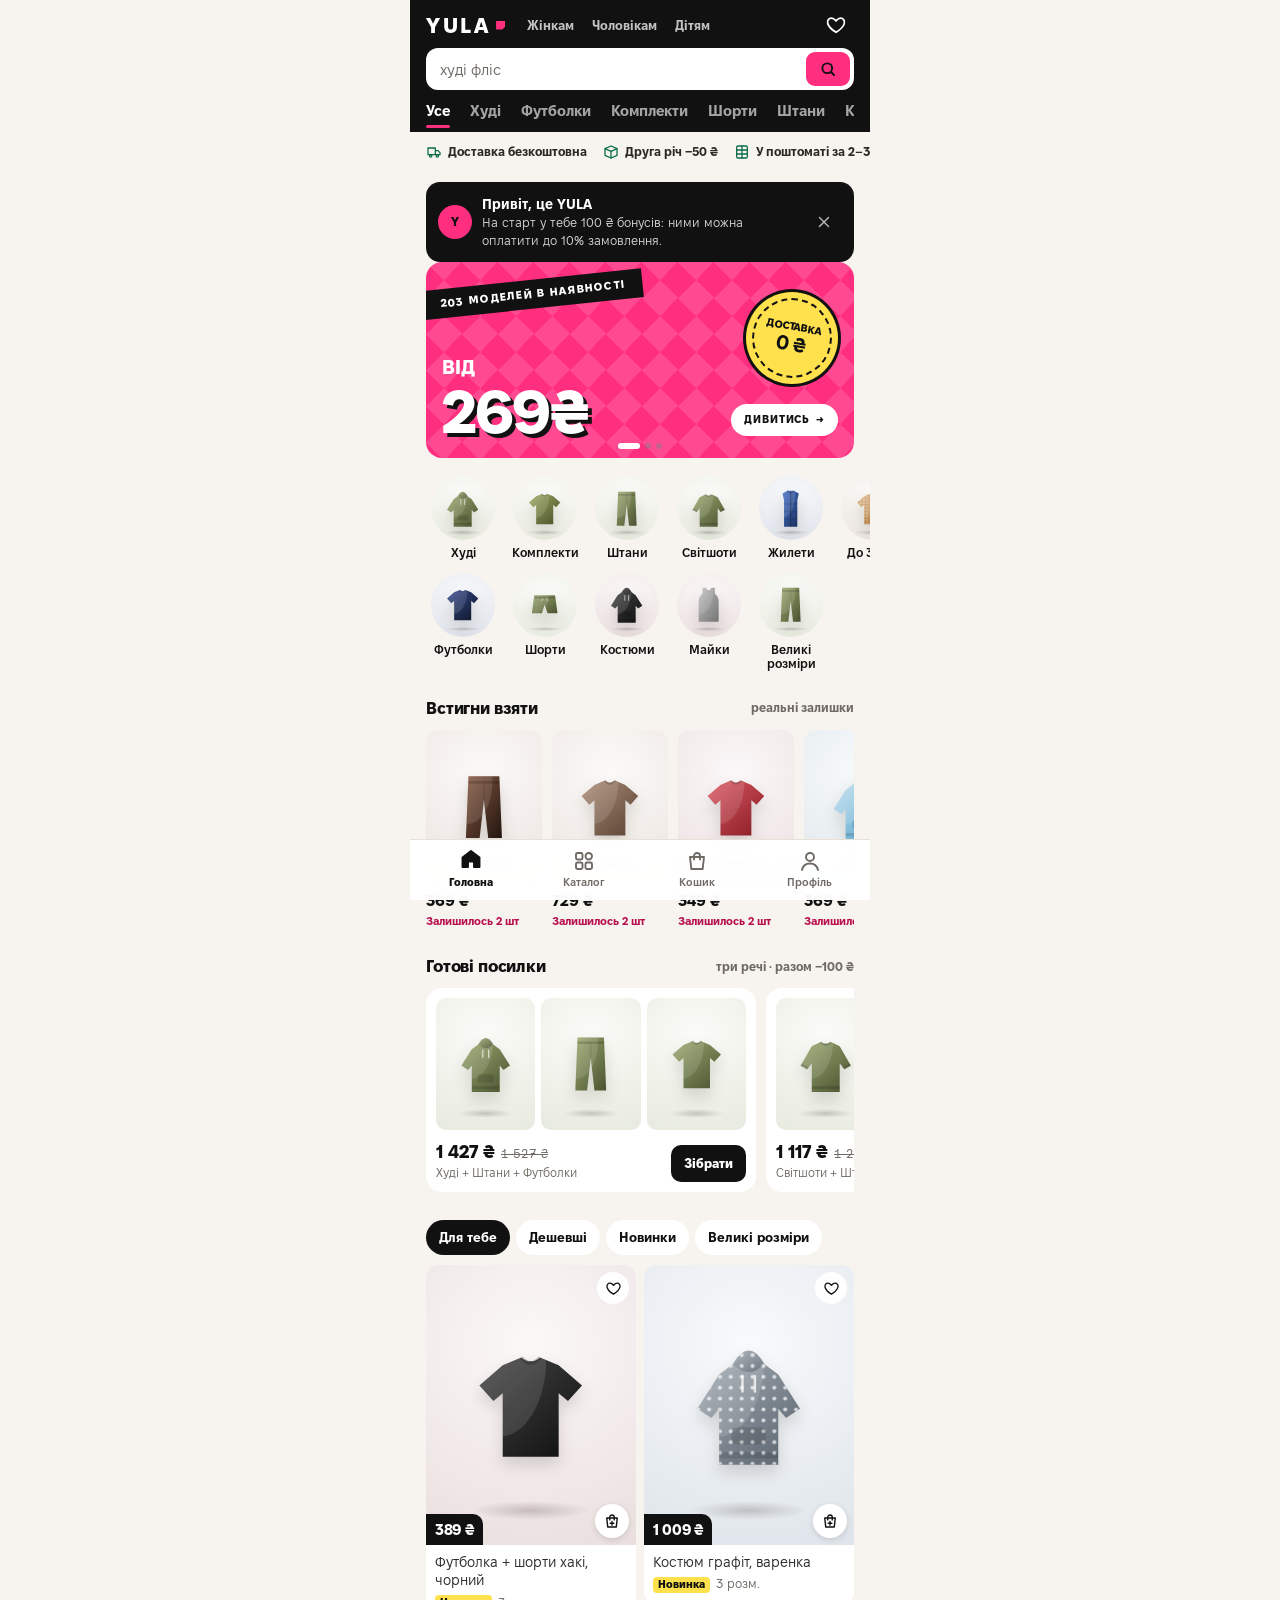
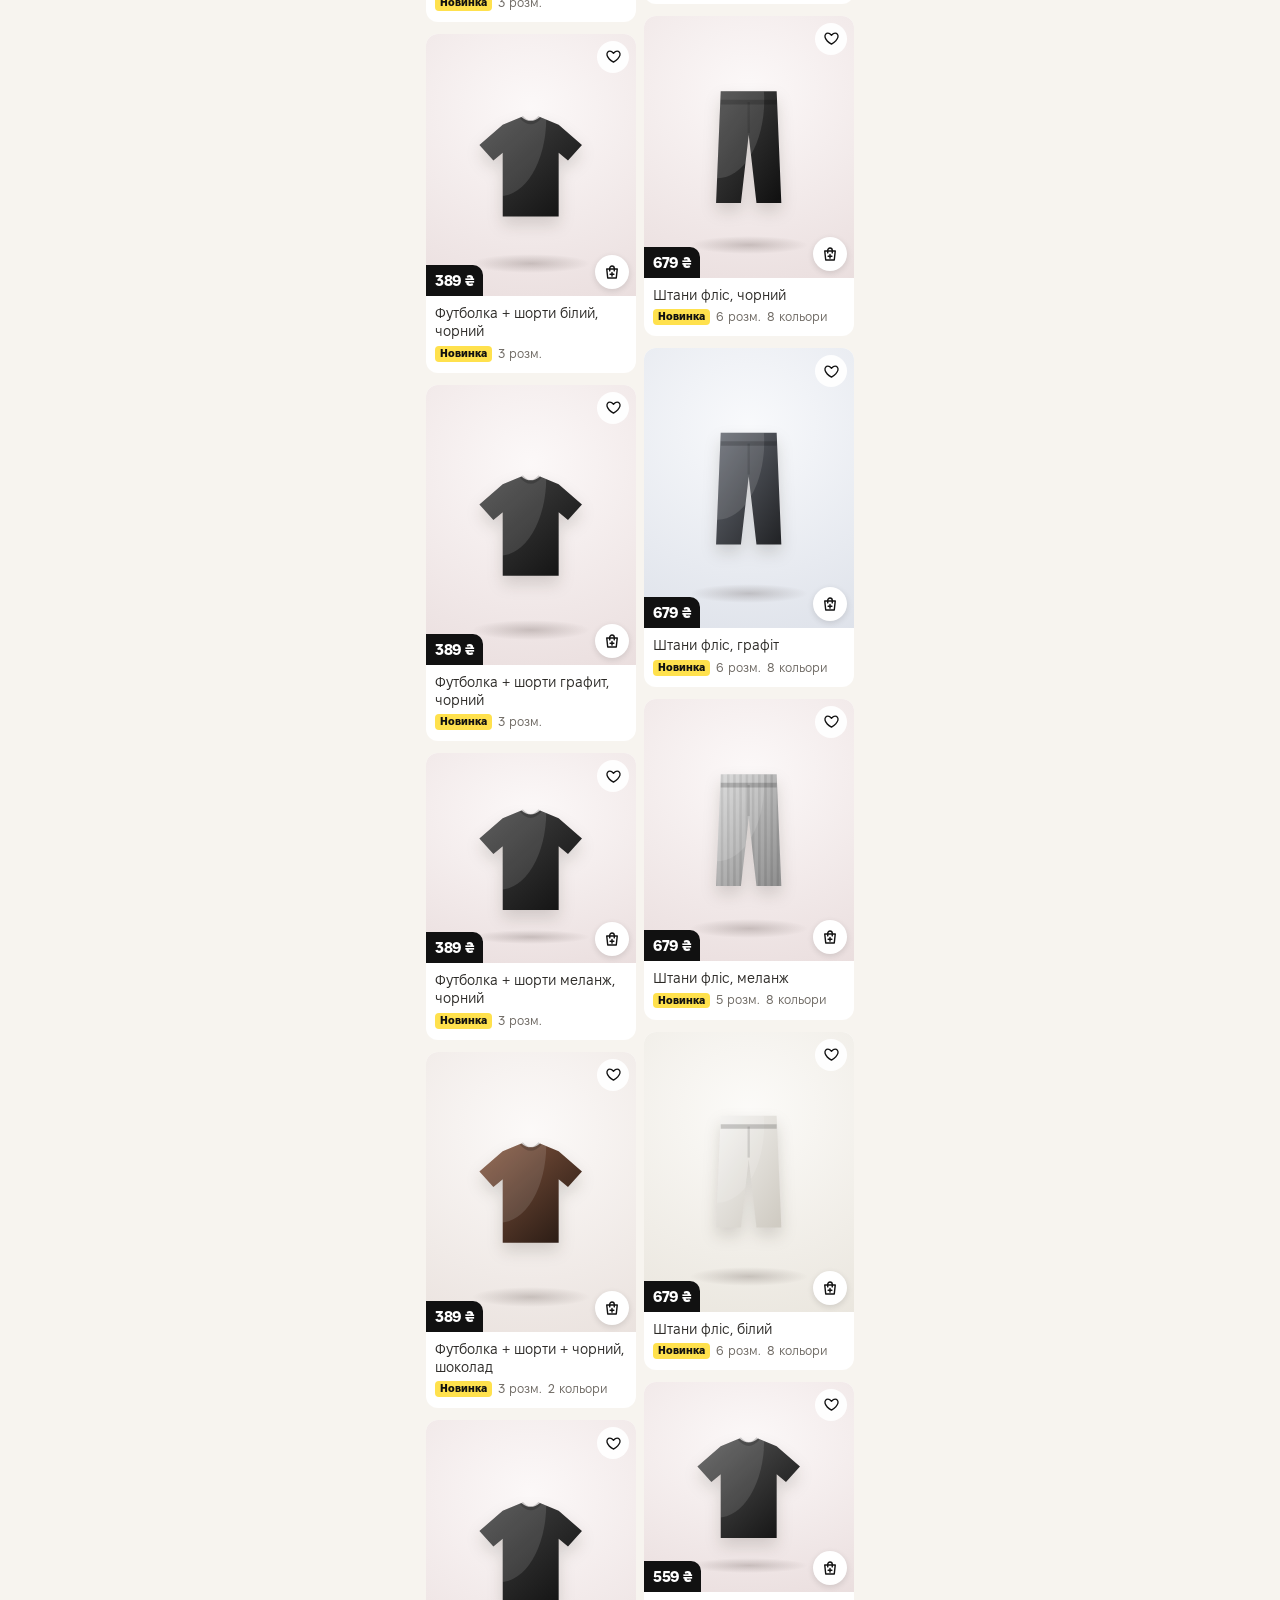
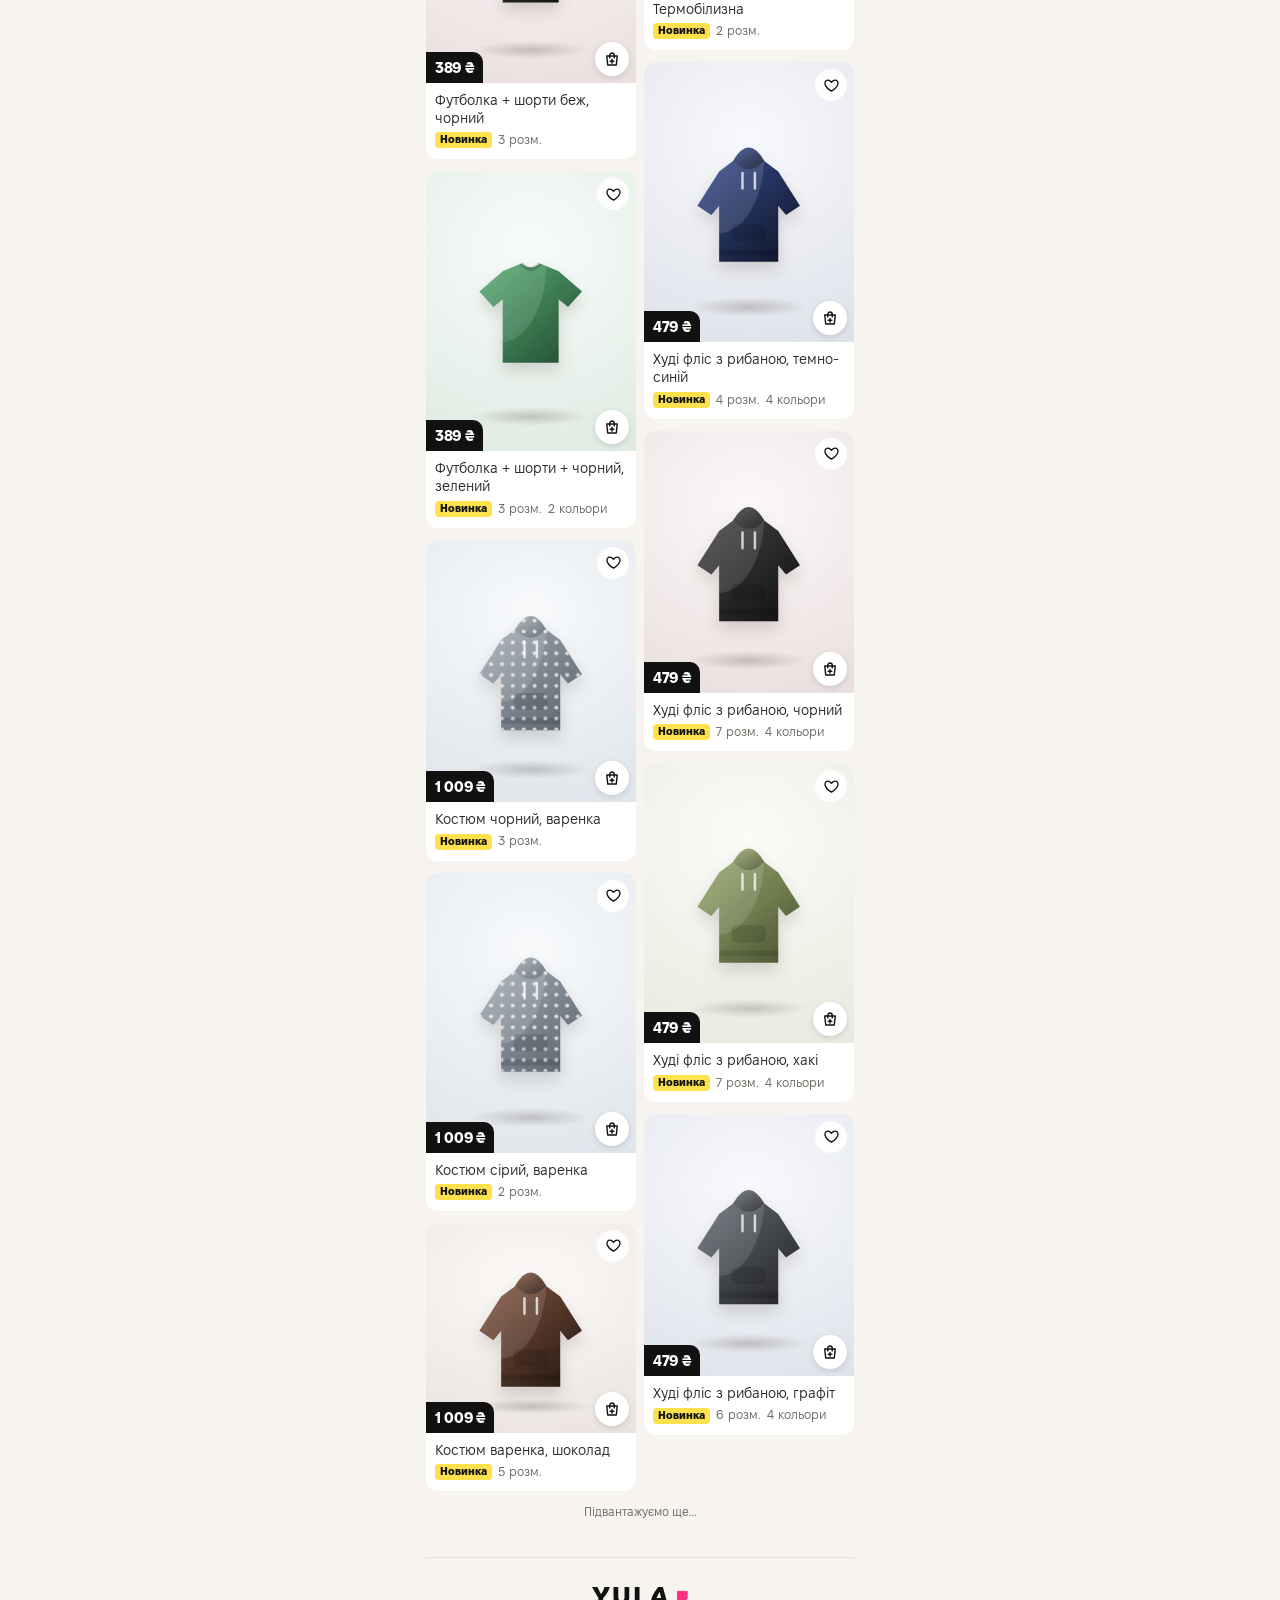
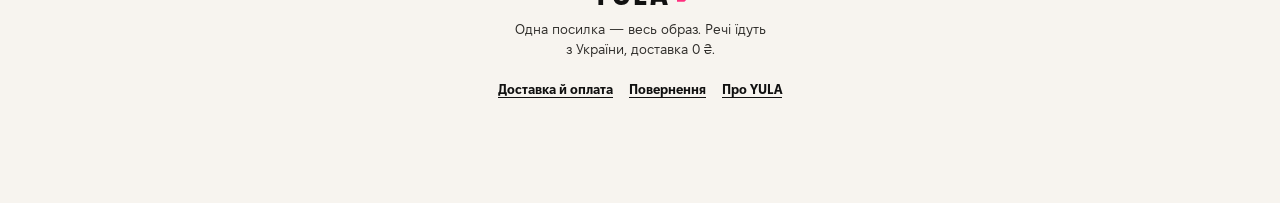
==== index.html @ 4bccf4f5 "Call the helper YULA instead of Юля Co-Authored-By: Claude Opus 5.5 <noreply@anthropic.com> Claude-S" ====
<!doctype html>
<html lang="uk">
<head>
<meta charset="utf-8">
<meta name="viewport" content="width=device-width, initial-scale=1, viewport-fit=cover">
<link rel="preload" href="fonts/FixelText-Regular.woff2" as="font" type="font/woff2" crossorigin>
<link rel="preload" href="fonts/FixelDisplay-ExtraBold.woff2" as="font" type="font/woff2" crossorigin>
<style>:root{padding-top:env(safe-area-inset-top,0px);padding-bottom:env(safe-area-inset-bottom,0px)}body{margin:0}img{max-width:100%}[hidden]{display:none!important}</style>
<title>YULA</title>
<meta name="claude:viewport-fit-sides" content="cover">
<style>
/*@@FIXEL@@*/
@font-face{font-family:"Fixel Text";font-weight:400;font-style:normal;font-display:swap;src:url("fonts/FixelText-Regular.woff2") format("woff2")}
@font-face{font-family:"Fixel Text";font-weight:500;font-style:normal;font-display:swap;src:url("fonts/FixelText-Medium.woff2") format("woff2")}
@font-face{font-family:"Fixel Text";font-weight:600;font-style:normal;font-display:swap;src:url("fonts/FixelText-SemiBold.woff2") format("woff2")}
@font-face{font-family:"Fixel Text";font-weight:700;font-style:normal;font-display:swap;src:url("fonts/FixelText-Bold.woff2") format("woff2")}
@font-face{font-family:"Fixel Text";font-weight:800;font-style:normal;font-display:swap;src:url("fonts/FixelText-ExtraBold.woff2") format("woff2")}
@font-face{font-family:"Fixel Display";font-weight:700;font-style:normal;font-display:swap;src:url("fonts/FixelDisplay-Bold.woff2") format("woff2")}
@font-face{font-family:"Fixel Display";font-weight:800;font-style:normal;font-display:swap;src:url("fonts/FixelDisplay-ExtraBold.woff2") format("woff2")}
/*@@END@@*/
/* Layout: phone-width shop. Graphite sticky header, warm milk ground, white product surfaces, pink only for actions, yellow only for promo. 60/30/10. Light-only by choice (dark theme is stage 2 in the brief). */
:root{
  --bg:#F7F4EF; --paper:#FFFFFF; --ink:#111111; --ink2:#2B2926; --muted:#6F6A64; --line:#E6E0D7; --soft:#EFEAE2;
  --pink:#FF2E7E; --pink-deep:#B8104F; --blush:#FFE9F1;
  --butter:#FFE14D; --green:#086B47; --green-soft:#E1F2E9; --warn:#B4520B;
  --f-d:"Fixel Display","Fixel Text",system-ui,-apple-system,"Segoe UI",Roboto,sans-serif;
  --f-b:"Fixel Text",system-ui,-apple-system,"Segoe UI",Roboto,sans-serif;
  --spring:cubic-bezier(.2,.9,.25,1.15); --out:cubic-bezier(.2,.8,.2,1);
  color-scheme:light;
}
*{box-sizing:border-box;-webkit-tap-highlight-color:transparent}
html,body{background:var(--bg);color:var(--ink)}
body{font-family:var(--f-b);font-size:15px;line-height:1.45}
body::before{content:"";position:fixed;inset:0 0 auto;height:env(safe-area-inset-top,0px);z-index:30;background:var(--ink)}
button{font:inherit;color:inherit;cursor:pointer;border:0;background:none;padding:0;text-align:inherit}
button:disabled{cursor:not-allowed}
button:focus-visible,input:focus-visible,select:focus-visible,[tabindex]:focus-visible{outline:2px solid var(--pink);outline-offset:2px}
.num{font-variant-numeric:tabular-nums}
.mark,.ph,.mega,.rib,.stk,.cta,.slide h3,.sh h3,.dp b,.pv,.huge,.onb .big,.rank,.code b,.result b,.lhead h2{font-feature-settings:"ss01"}
.pv,.pr,.dp b,.fc .pr,.t3 .pr,.huge{font-variant-numeric:tabular-nums lining-nums}
svg.i{width:18px;height:18px;flex:none;fill:none;stroke:currentColor;stroke-width:1.9;stroke-linecap:round;stroke-linejoin:round}
.app{max-width:460px;margin:0 auto;min-height:100vh;overflow-x:clip;padding-bottom:calc(72px + env(safe-area-inset-bottom,0px));background:var(--bg)}
.gut{padding-left:max(16px,env(safe-area-inset-left,0px));padding-right:max(16px,env(safe-area-inset-right,0px))}
.view{animation:viewIn .25s var(--out)}
@keyframes viewIn{from{opacity:.4;transform:translateY(6px)}}

/* header */
.hdr{position:sticky;top:env(safe-area-inset-top,0px);z-index:20;background:var(--ink);color:#fff;padding-top:8px}
.r1{display:flex;align-items:center;gap:10px;height:34px}
.mark{font:800 21px var(--f-d);letter-spacing:.12em;display:flex;align-items:center;gap:6px}
.mark b{width:9px;height:9px;background:var(--pink);clip-path:polygon(0 0,100% 0,100% 70%,70% 100%,0 100%);display:inline-block}
.r1 .sp{flex:1}
.hb{width:36px;height:36px;display:grid;place-items:center;position:relative;color:#fff}
.hb svg.i{width:22px;height:22px}
.hb .dot{position:absolute;top:6px;right:6px;width:8px;height:8px;border-radius:50%;background:var(--pink);box-shadow:0 0 0 2px var(--ink)}
.r2{display:flex;gap:8px;align-items:center;margin-top:6px}
.pill{flex:1;min-width:0;height:42px;background:#fff;border-radius:12px;display:flex;align-items:center;position:relative;overflow:hidden;color:var(--ink)}
.pill input{position:absolute;inset:0 52px 0 14px;border:0;outline:0;background:transparent;font:inherit;font-size:16px;color:var(--ink);z-index:2;width:auto}
.hint{position:absolute;left:14px;right:88px;top:11px;height:21px;overflow:hidden;color:var(--muted);pointer-events:none;z-index:1}
.hint span{position:absolute;left:0;top:0;white-space:nowrap;transition:transform .4s var(--spring),opacity .3s}
.hint span.out{transform:translateY(-110%);opacity:0}.hint span.in{transform:translateY(110%);opacity:0}
.pill.typing .hint{visibility:hidden}
.cam{position:absolute;right:50px;top:0;bottom:0;width:36px;display:grid;place-items:center;color:var(--ink2);z-index:3}
.cam svg.i{width:21px;height:21px}
.gos{position:absolute;right:4px;top:4px;bottom:4px;width:44px;border-radius:9px;background:var(--pink);color:var(--ink);display:grid;place-items:center;z-index:3}
.sugg{display:flex;gap:7px;flex-wrap:wrap;padding-top:10px}
.sugg small{width:100%;color:rgba(255,255,255,.6);font-size:12px}
.sugg button{border:1px solid rgba(255,255,255,.28);border-radius:999px;padding:6px 11px;font-size:13px;font-weight:600}
.ntabs{display:flex;gap:20px;overflow-x:auto;scrollbar-width:none;position:relative;padding-top:10px;padding-bottom:10px}
.ntabs::-webkit-scrollbar{display:none}
.nt{color:rgba(255,255,255,.62);font-weight:700;font-size:15px;flex:none;transition:color .2s}
.nt[aria-selected="true"]{color:#fff}
.ind{position:absolute;bottom:4px;height:3px;border-radius:3px;background:var(--pink);transition:left .3s var(--spring),width .3s var(--spring)}
.net{background:var(--warn);color:#fff;font-size:13px;font-weight:700;display:flex;gap:8px;align-items:center;padding-block:8px}
.ecob{background:var(--soft);font-size:12.5px;font-weight:600;color:var(--ink2);display:flex;gap:8px;align-items:center;padding-block:7px}

/* trust strip */
.trust{display:flex;gap:16px;overflow-x:auto;scrollbar-width:none;padding-block:11px;font-size:12.5px;font-weight:700;color:var(--ink2)}
.trust::-webkit-scrollbar{display:none}
.trust span{display:flex;gap:6px;align-items:center;flex:none}
.trust svg.i{width:16px;height:16px;color:var(--green)}

/* hero */
.hero{position:relative;margin-inline:max(16px,env(safe-area-inset-left,0px)) max(16px,env(safe-area-inset-right,0px));border-radius:16px;overflow:hidden}
.track{display:flex;overflow-x:auto;scroll-snap-type:x mandatory;scrollbar-width:none}
.track::-webkit-scrollbar{display:none}
.slide{flex:0 0 100%;scroll-snap-align:start;height:196px;position:relative;overflow:hidden;display:block;width:100%;text-align:left}
.s1{background:repeating-conic-gradient(from 45deg,var(--pink) 0 25%,#FF4A91 0 50%) 0 0/36px 36px;color:#fff}
.rib{position:absolute;top:18px;left:-10px;transform:rotate(-6deg);background:var(--ink);color:#fff;font:800 11px var(--f-d);letter-spacing:.12em;padding:7px 18px 7px 24px}
.mega{position:absolute;left:16px;bottom:22px;font-family:var(--f-d);line-height:.82}
.mega small{display:block;font:900 19px var(--f-d);margin-bottom:6px}
.mega b{display:block;font-size:60px;font-weight:800;letter-spacing:-.03em;text-shadow:4px 4px 0 var(--ink)}
.stk{position:absolute;right:16px;top:30px;width:92px;height:92px;border-radius:50%;background:var(--butter);color:var(--ink);display:grid;place-items:center;text-align:center;font:900 10.5px/1.15 var(--f-d);box-shadow:0 0 0 3px var(--ink)}
.stk::before{content:"";position:absolute;inset:6px;border:2px dashed var(--ink);border-radius:50%;animation:spin 16s linear infinite}
.stk span{transform:rotate(10deg)}
.cta{position:absolute;right:16px;bottom:22px;background:#fff;color:var(--ink);font:800 10.5px var(--f-d);letter-spacing:.08em;padding:9px 13px;border-radius:999px;display:flex;gap:6px;align-items:center}
.cta em{font-style:normal;display:inline-block;animation:nudge 1.6s ease-in-out infinite}
@keyframes nudge{50%{transform:translateX(4px)}}
@keyframes spin{to{transform:rotate(360deg)}}
.s2{background:var(--blush);color:var(--ink)}
.s2 h3{position:absolute;left:16px;top:22px;margin:0;font:900 28px/.95 var(--f-d);letter-spacing:-.02em}
.s2 p{position:absolute;left:16px;bottom:22px;margin:0;font-size:13px;max-width:54%;color:var(--ink2)}
.s2 p b{display:block;font:900 16px var(--f-d);color:var(--pink-deep);margin-bottom:2px}
.mw{position:absolute;right:26px;top:36px;width:118px;height:118px;border-radius:50%;border:5px solid var(--ink);background:conic-gradient(var(--pink) 0 60deg,#fff 0 120deg,var(--butter) 0 180deg,var(--ink) 0 240deg,#fff 0 300deg,var(--pink) 0);animation:spin 10s linear infinite}
.mw::after{content:"";position:absolute;inset:36%;border-radius:50%;background:var(--butter);border:4px solid var(--ink)}
@keyframes bob{50%{transform:translateY(-6px)}}
.s3{background:var(--ink);color:#fff}
.s3 h3{position:absolute;left:16px;top:22px;margin:0;font:900 27px/.95 var(--f-d);letter-spacing:-.02em}
.s3 p{position:absolute;left:16px;bottom:22px;margin:0;font-size:13px;color:rgba(255,255,255,.78);max-width:58%}
.spool{position:absolute;right:26px;top:36px;width:84px;height:120px}
.spool i{position:absolute;left:12px;top:10px;width:60px;height:92px;border-radius:10px;background:repeating-linear-gradient(0deg,var(--pink) 0 4px,#FF5C9B 4px 7px);animation:bob 3s ease-in-out infinite}
.spool i::before,.spool i::after{content:"";position:absolute;left:-8px;right:-8px;height:12px;border-radius:4px;background:#F2EDE4}
.spool i::before{top:-6px}.spool i::after{bottom:-6px}
.spool b{position:absolute;left:41px;top:102px;width:2.5px;height:46px;background:var(--pink);transform-origin:top;animation:sway 3s ease-in-out infinite}
@keyframes sway{50%{transform:rotate(16deg)}}
.slide .anim{transition:transform .55s var(--spring),opacity .45s}
.slide:not(.on) .anim{transform:translateY(16px) scale(.95);opacity:0}
.dots{position:absolute;bottom:9px;left:0;right:0;display:flex;justify-content:center;gap:5px;pointer-events:none}
.dots i{width:6px;height:6px;border-radius:6px;background:rgba(127,127,127,.45);overflow:hidden;position:relative;transition:width .3s var(--spring)}
.dots i.on{width:22px}
.dots i.on::after{content:"";position:absolute;inset:0;background:#fff;transform-origin:left;animation:fill 4.6s linear forwards}
.hero.paused .dots i.on::after{animation-play-state:paused}
@keyframes fill{from{transform:scaleX(0)}}

/* circles */
.circles{display:grid;grid-auto-flow:column;grid-template-rows:repeat(2,auto);grid-auto-columns:74px;gap:12px 8px;overflow-x:auto;scrollbar-width:none;padding-block:18px 4px}
.circles::-webkit-scrollbar{display:none}
.cc{display:flex;flex-direction:column;align-items:center;gap:6px;font-size:12.5px;font-weight:600;text-align:center;line-height:1.15}
.ring{width:64px;height:64px;border-radius:50%;display:grid;place-items:center;transition:transform .2s var(--spring)}
.cc:active .ring{transform:scale(.92)}
.ring svg{width:74%;height:74%;filter:drop-shadow(0 4px 4px rgba(0,0,0,.12))}

/* section heads */
.sh{display:flex;align-items:center;justify-content:space-between;gap:10px;margin:22px 0 10px}
.sh h3{margin:0;font:900 16px var(--f-d);letter-spacing:-.01em;display:flex;gap:8px;align-items:center}
.sh .more{font-size:12.5px;font-weight:700;color:var(--muted);display:flex;gap:2px;align-items:center}
.tchips{display:flex;gap:3px;align-items:center;font:800 12px var(--f-d)}
.tchips b{background:var(--ink);color:#fff;border-radius:6px;padding:4px 5px;min-width:27px;text-align:center}
.hrow{display:flex;gap:10px;overflow-x:auto;scrollbar-width:none;padding-bottom:4px}
.hrow::-webkit-scrollbar{display:none}
.fc{flex:0 0 116px}
.fc .tile{aspect-ratio:3/4;border-radius:12px}
.fc .pr{margin-top:6px;font:800 15px var(--f-d)}
.fc .pr s{display:block;font:500 11px var(--f-b);color:var(--muted)}
.left{font-size:11.5px;font-weight:700;color:var(--pink-deep);margin-top:2px}
.lbar{height:4px;border-radius:4px;background:var(--soft);margin-top:4px;overflow:hidden}
.lbar i{display:block;height:100%;background:var(--pink);border-radius:4px}

.t3{display:grid;grid-template-columns:repeat(3,minmax(0,1fr));gap:8px}
.t3 button{position:relative}
.t3 .tile{aspect-ratio:3/4;border-radius:12px}
.rank{position:absolute;top:0;left:0;z-index:2;background:var(--butter);color:var(--ink);font:900 10px var(--f-d);padding:5px 8px;border-radius:12px 0 10px 0}
.t3 .pr{font:800 14px var(--f-d);margin-top:6px}
.t3 small{display:block;color:var(--muted);font-size:11px}


/* feed */
.ftabs{position:sticky;top:calc(env(safe-area-inset-top,0px) + var(--hh,140px));z-index:15;background:var(--bg);padding-block:10px;display:flex;gap:6px;overflow-x:auto;scrollbar-width:none;margin-top:14px}
.ftabs::-webkit-scrollbar{display:none}
.ft{position:relative;z-index:2;padding:8px 13px;border-radius:999px;font-weight:700;font-size:13.5px;flex:none;transition:color .2s;background:var(--paper);display:flex;gap:5px;align-items:center}
.ft svg.i{width:15px;height:15px}
.ft[aria-selected="true"]{color:#fff;background:transparent}
.find{position:absolute;z-index:1;top:10px;height:calc(100% - 20px);border-radius:999px;background:var(--ink);transition:left .3s var(--spring),width .3s var(--spring)}
.tile{position:relative;display:grid;place-items:center;overflow:hidden;background:radial-gradient(120% 85% at 50% 28%,hsl(var(--h) 35% 98%),hsl(var(--h) 22% 89%))}
.tile::after{content:"";position:absolute;left:22%;right:22%;bottom:9%;height:7%;border-radius:50%;background:radial-gradient(closest-side,rgba(40,25,20,.2),transparent)}
.tile>img{position:absolute;inset:0;width:100%;height:100%;object-fit:cover;z-index:2;background:var(--paper)}
.tile>svg{width:74%;height:74%;position:relative;z-index:1;filter:drop-shadow(0 8px 8px rgba(30,20,10,.15))}
.mas{columns:2;column-gap:8px}
.pc{break-inside:avoid;margin-bottom:12px;display:block;background:var(--paper);border-radius:12px;overflow:hidden;animation:cardIn .45s var(--spring) both}
@keyframes cardIn{from{opacity:0;transform:translateY(14px)}}
.pc .tile{border-radius:0}
.bdgs{position:absolute;top:8px;left:8px;z-index:3;display:flex;flex-direction:column;gap:4px;align-items:flex-start}
.bdg{font:800 10.5px var(--f-b);padding:3px 6px;border-radius:5px;display:flex;gap:3px;align-items:center;letter-spacing:.01em}
.bdg svg.i{width:12px;height:12px;stroke-width:2.4}
.bdg.td{background:var(--ink);color:#fff}
.bdg.ua{background:#fff;color:var(--ink);box-shadow:inset 0 0 0 1.5px var(--ink)}
.bdg.vf{background:var(--green-soft);color:var(--green)}
.heart{position:absolute;top:7px;right:7px;width:32px;height:32px;border-radius:50%;background:rgba(255,255,255,.94);display:grid;place-items:center;z-index:3;color:var(--ink)}
.heart svg.i{width:17px;height:17px}
.heart.on{color:var(--pink)}
.heart.on svg.i{fill:var(--pink);animation:pop .4s var(--spring)}
.heart.on::after{content:"";position:absolute;inset:-3px;border-radius:50%;border:2px solid var(--pink);animation:ring .45s ease-out forwards}
@keyframes pop{0%{transform:scale(.5)}60%{transform:scale(1.3)}}
@keyframes ring{from{transform:scale(.6);opacity:1}to{transform:scale(1.5);opacity:0}}
.pbar{position:absolute;left:0;bottom:0;z-index:3;display:flex;align-items:center}
.pv{background:var(--ink);color:#fff;font:800 14.5px var(--f-d);padding:6px 9px 5px;border-radius:0 10px 0 0;letter-spacing:-.02em}
.off{background:var(--butter);color:var(--ink);font:800 11px var(--f-b);padding:2px 5px;border-radius:4px;margin-left:5px}
.add{position:absolute;right:7px;bottom:7px;z-index:3;width:34px;height:34px;border-radius:50%;background:#fff;display:grid;place-items:center;color:var(--ink);box-shadow:0 2px 6px rgba(0,0,0,.12)}
.add svg.i{width:18px;height:18px}
.pmeta{padding:8px 9px 10px}
.pn{font-size:14px;line-height:1.3;color:var(--ink2);display:-webkit-box;-webkit-line-clamp:2;-webkit-box-orient:vertical;overflow:hidden}
.ps{display:flex;gap:6px;align-items:center;margin-top:4px;font-size:12.5px;color:var(--muted);flex-wrap:wrap}
.star{color:var(--ink);font-weight:700;display:inline-flex;gap:2px;align-items:center}
.star svg{width:12px;height:12px;fill:var(--ink)}
.newb{font-weight:800;color:var(--ink);background:var(--butter);border-radius:4px;padding:0 5px;font-size:11px}
.who{display:flex;gap:2px;margin-left:4px;min-width:0;overflow-x:auto;scrollbar-width:none}
.who::-webkit-scrollbar{display:none}
.who button{flex:none;padding:6px 8px;border-radius:999px;font-weight:700;font-size:13px;color:rgba(255,255,255,.74);min-height:34px;transition:background .2s,color .2s}
.who button[aria-selected="true"]{background:#fff;color:var(--ink)}
.gh{margin:20px 0 10px;font-size:15px;font-weight:800}
.cc small{color:var(--muted);font-weight:600;font-size:11.5px;margin-top:-3px}
.scope{margin:0 0 10px;font-size:12.5px;color:var(--muted)}
.scope button{text-decoration:underline;text-underline-offset:3px;font-weight:700;color:var(--ink2)}
.fwrap{display:flex;flex-wrap:wrap;gap:7px}
.fch .sw{width:14px;height:14px;border-radius:50%;box-shadow:inset 0 0 0 1px rgba(0,0,0,.18);flex:none}
.xx{margin-left:auto;width:36px;height:36px;display:grid;place-items:center;flex:none;opacity:.7}
.rstrip{display:flex;justify-content:space-between;align-items:center;gap:10px;width:100%;text-align:left;background:var(--paper);border-radius:12px;padding:11px 13px;margin-top:10px;font-size:13.5px}
.rstrip>b{flex:none;font-size:13px}
.rstrip.warn{background:var(--blush);color:var(--pink-deep)}
.rstrip.mut{color:var(--ink2)}
.gift{display:flex;gap:8px;align-items:center;margin-top:10px;font-size:12.5px;font-weight:700;color:var(--ink2)}
.gift svg.i{width:16px;height:16px;flex:none}
.gift.on{color:var(--green)}
.bumpa{display:flex;gap:8px;align-items:center;margin-top:8px}
.bumpa select.f{margin-top:0;flex:1;min-width:0;padding:8px 10px}
.tgc{display:flex;gap:10px;align-items:center;background:var(--paper);border-radius:16px;padding:12px 14px;margin-top:12px;text-decoration:none;color:var(--ink)}
.tgc>span:nth-child(2){flex:1;min-width:0}
.tgc b{display:block;font-size:14px}
.tgc small{display:block;color:var(--muted);font-size:12.5px}
.club h4{justify-content:space-between}
.lvn{font:800 11px var(--f-b);letter-spacing:.08em;text-transform:uppercase;background:var(--butter);border-radius:6px;padding:3px 8px}
.lvs{display:grid;grid-template-columns:repeat(3,minmax(0,1fr));gap:6px}
.lvs div{background:var(--bg);border-radius:12px;padding:10px 6px;text-align:center;opacity:.6}
.lvs div.on{opacity:1;box-shadow:inset 0 0 0 1.5px var(--ink)}
.lvs i{width:24px;height:24px;border-radius:50%;background:var(--ink);color:#fff;display:grid;place-items:center;margin:0 auto 6px;font:800 12px var(--f-d);font-style:normal}
.lvs i svg.i{width:13px;height:13px;stroke-width:3}
.lvs b{display:block;font-size:13px}
.lvs small{display:block;color:var(--muted);font-size:11px;line-height:1.25;margin-top:2px}
.club p{margin:10px 0 0;font-size:12.5px;color:var(--muted)}
.ya{width:34px;height:34px;border-radius:50%;background:var(--pink);color:var(--ink);display:grid;place-items:center;font:900 12px var(--f-d);flex:none}
.hello{display:flex;gap:10px;align-items:center;background:var(--ink);color:#fff;border-radius:14px;padding:12px;margin-top:10px}
.hello b{display:block;font-size:14px}
.hello small{display:block;font-size:12.5px;opacity:.8}
.hello .xx{margin-left:auto;width:36px;height:36px;display:grid;place-items:center;flex:none;opacity:.7}
.bx{position:absolute;right:20px;top:38px;width:124px;height:108px}
.pcl{position:relative;background:var(--paper);border-radius:16px;padding:14px;margin-top:12px;border:1.5px dashed var(--ink);overflow:hidden}
.pcl::before{content:"";position:absolute;right:14px;top:14px;width:52px;height:20px;background:repeating-linear-gradient(90deg,var(--ink) 0 2px,transparent 2px 4px,var(--ink) 4px 5px,transparent 5px 8px,var(--ink) 8px 11px,transparent 11px 13px)}
.pcl .cap{font:800 10.5px var(--f-b);letter-spacing:.12em;text-transform:uppercase;color:var(--muted);padding-right:64px}
.pcl h4{margin:6px 0 0;font:900 17px/1.15 var(--f-d);letter-spacing:-.01em;padding-right:64px;text-wrap:balance}
.pcl p{margin:6px 0 0;font-size:13.5px;color:var(--ink2)}
.slots{display:flex;gap:6px;margin-top:12px}
.slots span{flex:1;min-width:0;height:40px;border-radius:10px;display:grid;place-items:center;font:800 12px var(--f-d);border:1.5px dashed var(--line);color:var(--muted);white-space:nowrap}
.slots span.on{background:var(--ink);border-color:var(--ink);border-style:solid;color:#fff}
.slots span.nx{border-color:var(--pink-deep);color:var(--pink-deep);background:var(--blush)}
.slots svg.i{width:16px;height:16px;stroke-width:2.8}
.fc .in{font-size:11px;color:var(--muted);font-weight:600;margin-top:1px;text-align:left}
.pline{display:flex;gap:8px;align-items:center;width:100%;text-align:left;margin-top:8px;background:var(--blush);color:var(--ink);border-radius:11px;padding:9px 12px;font-size:13px;font-weight:600}
.pline svg.i{width:18px;height:18px;flex:none}
.pline span{flex:1;min-width:0}
.jl{display:flex;gap:10px;align-items:flex-start;margin-top:14px}
.jl b{display:block;font-size:14px}
.jl small{display:block;color:var(--muted);font-size:12.5px;margin-top:2px}
.sets{display:flex;gap:10px;overflow-x:auto;scrollbar-width:none;padding-bottom:4px}
.sets::-webkit-scrollbar{display:none}
.set{flex:0 0 min(86%,330px);background:var(--paper);border-radius:16px;padding:10px;text-align:left}
.set .trio{display:grid;grid-template-columns:repeat(3,minmax(0,1fr));gap:6px}
.set .trio .tile{aspect-ratio:3/4;border-radius:10px}
.set .bt{display:flex;justify-content:space-between;align-items:flex-end;gap:8px;margin-top:10px}
.set .bt>span:first-child{min-width:0}
.set .bt b{font:900 18px var(--f-d)}
.set .bt s{color:var(--muted);font-size:12.5px;margin-left:6px}
.set .bt small{display:block;color:var(--muted);font-size:12px;overflow:hidden;text-overflow:ellipsis;white-space:nowrap}
.set .go{background:var(--ink);color:#fff;border-radius:10px;padding:9px 13px;font-weight:800;font-size:13px;flex:none}
.stars{display:flex;gap:2px}
.stars button{width:44px;height:44px;display:grid;place-items:center;color:var(--line)}
.stars button[aria-pressed="true"]{color:var(--ink)}
.stars svg{width:30px;height:30px;fill:currentColor}
.ta{display:block;width:100%;min-height:76px;border:1.5px solid var(--line);border-radius:11px;padding:10px 12px;font:inherit;font-size:16px;background:var(--bg);color:var(--ink);resize:vertical;margin-top:10px}
.rv{padding-block:10px;border-bottom:1px solid var(--line);font-size:13.5px}
.rv:last-child{border-bottom:0}
.rv small{display:block;color:var(--muted);font-size:12px;margin-top:2px}
.foot{margin-top:26px;padding:20px 0 22px;border-top:1px solid var(--line);text-align:center}
.foot .mk{font:900 26px var(--f-d);letter-spacing:.08em;display:inline-flex;align-items:center;gap:7px;font-feature-settings:"ss01"}
.foot .mk b{width:11px;height:11px;background:var(--pink);clip-path:polygon(0 0,100% 0,100% 70%,70% 100%,0 100%)}
.foot p{margin:6px auto 10px;font-size:13.5px;color:var(--ink2);max-width:32ch}
.foot nav{display:flex;flex-wrap:wrap;justify-content:center;gap:2px 16px;font-size:13px;font-weight:700}
.foot nav button{text-decoration:underline;text-underline-offset:3px;min-height:40px}
.foot small{display:block;margin-top:8px;font-size:12px;color:var(--muted)}
.was{color:var(--muted);font:500 12.5px var(--f-b)}
.save{display:flex;gap:6px;align-items:flex-start;margin-top:8px;font-size:13px;font-weight:700;color:var(--pink-deep);background:var(--blush);border-radius:10px;padding:8px 10px}
.pstrip{display:flex;justify-content:space-between;align-items:center;gap:10px;flex-wrap:wrap;width:100%;margin-top:10px;background:var(--butter);border-radius:12px;padding:10px 12px;font-size:13px}
.pstrip b{font-size:14px}
.codebox{display:flex;gap:8px;align-items:flex-end}
.codebox label{flex:1;min-width:0;margin-bottom:0}
.codebox .btn{min-height:47px}
.confirm{background:var(--blush);border-radius:16px;padding:14px;margin-top:12px}
.confirm b{font-size:16px}
.confirm p{margin:6px 0 12px;font-size:13.5px;color:var(--ink2)}
.acts2{display:grid;grid-template-columns:1.3fr 1fr;gap:8px}
.btn.soft{background:var(--soft);color:var(--ink)}
.sentinel{height:40px;display:grid;place-items:center;color:var(--muted);font-size:12px}
.note{font-size:11.5px;color:var(--muted);text-align:center;padding-block:4px 16px}

/* tab bar */
.tabs{position:fixed;bottom:0;left:50%;transform:translateX(-50%);width:min(100%,460px);background:rgba(255,255,255,.97);border-top:1px solid var(--line);display:grid;grid-template-columns:repeat(4,1fr);padding-top:6px;padding-bottom:calc(6px + env(safe-area-inset-bottom,0px));padding-left:max(4px,env(safe-area-inset-left,0px));padding-right:max(4px,env(safe-area-inset-right,0px));z-index:25}
.tab{display:flex;flex-direction:column;align-items:center;gap:2px;font-size:11px;font-weight:600;color:var(--muted);position:relative;padding-block:2px;min-height:48px;justify-content:center}
.tab svg.i{width:24px;height:24px;transition:transform .25s var(--spring)}
.tab[aria-current="page"]{color:var(--ink);font-weight:800}
.tab[aria-current="page"] svg.i{transform:translateY(-2px)}
.tab[aria-current="page"] .fl{fill:var(--ink)}
.cnt{position:absolute;top:0;left:calc(50% + 5px);background:var(--pink);color:var(--ink);font-size:10px;font-weight:800;border-radius:999px;min-width:18px;height:18px;display:grid;place-items:center;padding:0 4px;border:2px solid #fff}
.cnt.bump{animation:bump .45s var(--spring)}
@keyframes bump{40%{transform:scale(1.45)}}

/* catalog */
.catv{display:grid;grid-template-columns:104px minmax(0,1fr)}
.side{background:var(--soft);position:sticky;top:calc(env(safe-area-inset-top,0px) + var(--hh,140px));align-self:start;max-height:calc(100vh - 220px);overflow-y:auto;scrollbar-width:none}
.side button{display:block;width:100%;padding:13px 10px 13px 13px;font-size:13px;line-height:1.2;color:var(--ink2);position:relative}
.side button[aria-selected="true"]{background:var(--bg);font-weight:800;color:var(--ink)}
.side button[aria-selected="true"]::before{content:"";position:absolute;left:0;top:10px;bottom:10px;width:3px;background:var(--pink)}
.cmain{padding:4px 12px 20px;min-width:0}
.cmain h4{margin:14px 0 10px;font-size:15px;font-weight:800}
.cgrid{display:grid;grid-template-columns:repeat(3,minmax(0,1fr));gap:14px 8px}
.cgrid .ring{width:100%;height:auto;aspect-ratio:1;max-width:84px}
.cgrid .all .ring{background:var(--paper)}
.cgrid .all svg.i{width:34%;height:34%;filter:none}
.cban{border-radius:14px;padding:14px;background:var(--ink);color:#fff;display:flex;justify-content:space-between;align-items:center;margin-top:18px;width:100%;gap:10px}
.cban b{display:block;font:900 14px/1.1 var(--f-d)}
.cban small{display:block;font-size:12px;opacity:.75;margin-top:4px}

/* listing */
.lhead{display:flex;align-items:center;gap:10px;padding-block:12px 2px}
.lhead h2{margin:0;font:900 18px var(--f-d);flex:1;min-width:0;overflow:hidden;text-overflow:ellipsis;white-space:nowrap}
.back{width:38px;height:38px;border-radius:50%;background:var(--paper);display:grid;place-items:center;flex:none}
.fchips{display:flex;gap:7px;overflow-x:auto;scrollbar-width:none;padding-block:10px 12px}
.fchips::-webkit-scrollbar{display:none}
.fch{flex:none;background:var(--paper);border:1.5px solid var(--line);border-radius:999px;padding:7px 12px;font-size:13px;font-weight:700;display:flex;gap:5px;align-items:center}
.fch[aria-pressed="true"]{border-color:var(--ink);background:var(--ink);color:#fff}
.qnote{background:var(--paper);border-radius:10px;padding:9px 12px;font-size:13px;color:var(--ink2);margin-bottom:10px}

/* common */
.ph{font:900 21px var(--f-d);margin:18px 0 4px;letter-spacing:-.01em}
.lead{color:var(--muted);margin:0 0 14px;max-width:60ch;font-size:14px}
.card{background:var(--paper);border-radius:16px;padding:14px;margin-top:12px}
.card h4{margin:0 0 10px;font-size:15px;font-weight:800;display:flex;gap:8px;align-items:center}
.card h4 .n{width:22px;height:22px;border-radius:50%;background:var(--ink);color:#fff;font:800 11px var(--f-d);display:grid;place-items:center}
.btn{border-radius:12px;padding:13px 16px;font-weight:800;background:var(--ink);color:#fff;transition:transform .12s;display:inline-flex;gap:6px;align-items:center;justify-content:center;min-height:48px}
.btn:active{transform:scale(.97)}
.btn.pink{background:var(--pink);color:var(--ink)}
.btn.ghost{background:var(--paper);color:var(--ink);box-shadow:inset 0 0 0 1.5px var(--ink)}
.btn.sm{padding:8px 12px;font-size:13px;border-radius:10px;min-height:38px}
.btn.block{width:100%}
.btn:disabled{background:var(--soft);color:var(--muted);box-shadow:none}
.row{display:flex;gap:12px;align-items:flex-start;padding-block:12px;border-bottom:1px solid var(--line)}
.row:last-child{border-bottom:0}
.row .tile{width:76px;height:94px;border-radius:10px;flex:none}
.row .info{flex:1;min-width:0}
.row .t{font-weight:600;font-size:13.5px;display:-webkit-box;-webkit-line-clamp:2;-webkit-box-orient:vertical;overflow:hidden}
.row .s{font-size:12.5px;color:var(--muted);margin-top:2px}
.row .pr{font:800 15px var(--f-d)}
.qty{display:flex;align-items:center;gap:6px}
.qty button{width:32px;height:32px;border-radius:9px;background:var(--soft);font-weight:800;font-size:16px}
.sum{display:flex;justify-content:space-between;padding:4px 0;gap:10px;font-size:14px}
.sum.total{font-weight:800;font-size:17px;border-top:1px dashed var(--line);margin-top:6px;padding-top:10px}
.minus{color:var(--green);font-weight:700}
label.f{display:block;font-size:12.5px;font-weight:700;color:var(--muted);margin-bottom:10px}
label.f input,select.f{display:block;width:100%;margin-top:4px;padding:12px;border:1.5px solid var(--line);border-radius:11px;background:var(--bg);color:var(--ink);font:inherit;font-size:16px}
.opt{display:flex;gap:10px;align-items:flex-start;border:1.5px solid var(--line);border-radius:12px;padding:11px 12px;margin-bottom:8px;cursor:pointer;transition:border-color .15s,background .15s}
.opt:has(input:checked){border-color:var(--ink);background:var(--bg)}
.opt:has(input:disabled){opacity:.55;cursor:not-allowed}
.opt input{accent-color:var(--ink);margin-top:3px;flex:none}
.opt .ot{flex:1;min-width:0}
.opt b{font-size:14px}
.opt small{display:block;color:var(--muted);font-size:12.5px}
.opt .tag{font-size:11px;font-weight:800;color:var(--green);background:var(--green-soft);border-radius:5px;padding:1px 6px;margin-left:4px;white-space:nowrap}
.seg{display:grid;grid-template-columns:repeat(3,1fr);background:var(--soft);border-radius:12px;padding:3px;gap:3px;margin-bottom:12px}
.seg button{border-radius:9px;padding:9px 4px;font-weight:700;font-size:13px;display:flex;flex-direction:column;align-items:center;gap:2px}
.seg button small{font-size:11px;color:var(--muted);font-weight:600}
.seg button[aria-pressed="true"]{background:var(--paper);box-shadow:0 1px 3px rgba(0,0,0,.08)}
.err{color:var(--pink-deep);font-size:13px;font-weight:700;min-height:18px}
.chk{display:flex;gap:10px;align-items:flex-start;font-size:13px;color:var(--ink2);margin:10px 0}
.chk input{width:20px;height:20px;accent-color:var(--ink);flex:none;margin:0}
.chk a{color:var(--ink);font-weight:700}
.prog{background:var(--paper);border-radius:14px;padding:12px 14px;margin-top:12px;position:relative}
.prog .tt{font-size:13.5px;font-weight:700;display:flex;justify-content:space-between;gap:8px}
.prog .bar{height:8px;border-radius:8px;background:var(--soft);margin-top:8px;overflow:hidden}
.prog .bar i{display:block;height:100%;border-radius:8px;background:var(--ink);transition:width .6s var(--spring)}
.prog.done .bar i{background:var(--green)}
.shop{display:flex;gap:8px;align-items:center;font-size:13px;font-weight:800;padding-top:4px}
.shop small{font-weight:600;color:var(--muted);margin-left:auto;display:flex;gap:4px;align-items:center}
.shop small.today{color:var(--green)}
.sw2{position:relative;width:46px;height:28px;border-radius:999px;background:var(--line);flex:none;transition:background .2s}
.sw2::after{content:"";position:absolute;top:3px;left:3px;width:22px;height:22px;border-radius:50%;background:#fff;box-shadow:0 1px 3px rgba(0,0,0,.2);transition:transform .25s var(--spring)}
.sw2[aria-checked="true"]{background:var(--ink)}
.sw2[aria-checked="true"]::after{transform:translateX(18px)}
.line{display:flex;align-items:center;gap:12px;padding-block:13px;border-bottom:1px solid var(--line);width:100%;font-size:14.5px}
.line:last-child{border-bottom:0}
.line .ic{width:34px;height:34px;border-radius:10px;background:var(--bg);display:grid;place-items:center;flex:none}
.line .tx{flex:1;min-width:0}
.line .tx small{display:block;color:var(--muted);font-size:12.5px}
.line>svg.i:last-child{color:var(--muted)}
.line:disabled{opacity:.55}
.empty{text-align:center;color:var(--muted);padding:44px 10px}
.empty .bigi{font:900 40px var(--f-d);color:var(--line)}
.link{display:flex;gap:8px;align-items:center;background:var(--bg);border-radius:11px;padding:7px 7px 7px 12px;margin-top:10px;overflow:hidden}
.link code{flex:1;min-width:0;overflow:hidden;text-overflow:ellipsis;white-space:nowrap;font:600 13.5px ui-monospace,monospace}
.timer{font-variant-numeric:tabular-nums;font-weight:800}
.coupon{display:flex;justify-content:space-between;align-items:center;background:var(--green-soft);color:var(--green);font-weight:800;border-radius:12px;padding:11px 13px;margin-top:12px;font-size:13.5px;gap:8px}
.drum{display:flex;gap:12px;align-items:center;width:100%;margin-top:12px;background:var(--butter);border-radius:14px;padding:12px}
.drum i{width:38px;height:38px;border-radius:50%;border:3px solid var(--ink);background:conic-gradient(var(--pink) 0 60deg,#fff 0 120deg,var(--ink) 0 180deg,#fff 0 240deg,var(--pink) 0 300deg,#fff 0);animation:spin 6s linear infinite;flex:none}
.drum b{display:block;font-size:14px}
.drum small{font-size:12.5px;color:var(--ink2)}
.prof{display:flex;align-items:center;gap:12px;padding:16px;border-radius:18px;background:var(--ink);color:#fff;margin-top:16px}
.ava{width:54px;height:54px;border-radius:50%;background:var(--pink);color:var(--ink);display:grid;place-items:center;font:900 15px var(--f-d);flex:none}
.prof .bal{margin-left:auto;text-align:right}
.prof .bal b{display:block;font:900 20px var(--f-d)}
.prof .bal small{opacity:.7;font-size:12px}
.fund .bar{height:8px;border-radius:8px;background:var(--soft);overflow:hidden;margin-top:8px}
.fund .bar i{display:block;height:100%;background:var(--ink);border-radius:8px}

/* tracking */
.tl{list-style:none;margin:0;padding:0}
.tl li{display:grid;grid-template-columns:26px 1fr;gap:10px;position:relative;padding-bottom:16px}
.tl li::before{content:"";position:absolute;left:12px;top:24px;bottom:0;width:2px;background:var(--line)}
.tl li:last-child::before{display:none}
.tl li.done::before{background:var(--ink)}
.tl .d{width:26px;height:26px;border-radius:50%;border:2px solid var(--line);background:var(--paper);display:grid;place-items:center;color:#fff}
.tl li.done .d{background:var(--ink);border-color:var(--ink)}
.tl li.cur .d{border-color:var(--pink);background:var(--pink);color:var(--ink);animation:pulse 1.6s ease-in-out infinite}
@keyframes pulse{50%{box-shadow:0 0 0 6px rgba(255,46,126,.18)}}
.tl .d svg.i{width:14px;height:14px;stroke-width:3}
.tl b{font-size:14.5px}
.tl small{display:block;color:var(--muted);font-size:12.5px}
.tl li:not(.done):not(.cur) b{color:var(--muted);font-weight:600}
.code{display:flex;gap:6px;justify-content:center;margin:10px 0 4px}
.code b{font:900 24px var(--f-d);background:var(--bg);border-radius:10px;width:42px;height:54px;display:grid;place-items:center}

/* sheet */
.ov{position:fixed;inset:0;background:rgba(17,12,8,.5);z-index:40;display:flex;align-items:flex-end;justify-content:center;animation:fade .2s}
@keyframes fade{from{opacity:0}}
.sheet{background:var(--paper);width:min(100%,460px);max-height:94vh;overflow-y:auto;overscroll-behavior:contain;border-radius:22px 22px 0 0;padding-bottom:calc(16px + env(safe-area-inset-bottom,0px));animation:up .38s var(--spring);position:relative}
.sheet.small{max-height:84vh}
@keyframes up{from{transform:translateY(50%)}}
.in{padding-left:max(16px,env(safe-area-inset-left,0px));padding-right:max(16px,env(safe-area-inset-right,0px))}
.grab{width:40px;height:4px;border-radius:4px;background:var(--line);margin:10px auto 6px}
.x{position:absolute;top:12px;right:12px;z-index:6;width:36px;height:36px;border-radius:50%;background:rgba(255,255,255,.94);display:grid;place-items:center;box-shadow:0 2px 8px rgba(0,0,0,.1)}
.gal{position:relative}
.gtrack{display:flex;overflow-x:auto;scroll-snap-type:x mandatory;scrollbar-width:none}
.gtrack::-webkit-scrollbar{display:none}
.frame{flex:0 0 100%;scroll-snap-align:start;aspect-ratio:1/1;max-width:100%;position:relative}
.frame .tile{width:100%;height:100%}
.frame .tile>svg{width:60%;height:60%}
.frame.back .tile>svg{transform:scaleX(-1)}
.frame.photo .tile>img{object-fit:contain;background:var(--paper)}
.frame.photo .tile::after{display:none}
.frame.zoom .tile>svg{transform:scale(2.7) translateY(6%);filter:none}
.frame.zoom .tile::after{display:none}
.lab{position:absolute;left:12px;bottom:12px;z-index:3;background:rgba(255,255,255,.92);font-size:12px;font-weight:700;padding:4px 9px;border-radius:999px}
.gcount{position:absolute;right:12px;bottom:12px;z-index:3;background:var(--ink);color:#fff;font-size:12px;font-weight:700;padding:4px 9px;border-radius:999px}
.tagcard{width:100%;height:100%;display:grid;place-items:center;background:var(--soft)}
.tagcard div{background:#fff;width:58%;padding:18px 16px;border-radius:6px;box-shadow:0 10px 24px rgba(0,0,0,.08);font-size:12px;line-height:1.5;position:relative}
.tagcard div::before{content:"";position:absolute;top:10px;left:50%;width:10px;height:10px;margin-left:-5px;border-radius:50%;box-shadow:inset 0 0 0 2px var(--line)}
.tagcard b{display:block;font:900 13px var(--f-d);margin:12px 0 6px;letter-spacing:.1em}
.dp{display:flex;align-items:baseline;gap:8px;margin-top:14px;flex-wrap:wrap}
.dp b{font:900 26px var(--f-d);letter-spacing:-.02em}
.dp s{color:var(--muted)}
.parts{font-size:13px;color:var(--ink2);margin-top:2px}
.parts b{font-weight:800}
.dname{font-size:15.5px;margin:6px 0 0;line-height:1.35}
.bline{display:flex;gap:6px;flex-wrap:wrap;margin-top:10px}
.bline .bdg{font-size:12px;padding:4px 8px;border-radius:7px}
.cut{display:flex;gap:8px;align-items:center;background:var(--green-soft);color:var(--green);border-radius:11px;padding:9px 12px;font-size:13px;font-weight:700;margin-top:12px}
.lbl{font-weight:800;font-size:14px;margin:18px 0 8px;display:flex;justify-content:space-between;align-items:baseline;gap:8px}
.lbl span{color:var(--muted);font-weight:500;font-size:13px}
.lbl button{font-size:13px;font-weight:700;text-decoration:underline;text-underline-offset:3px}
.sws{display:flex;gap:10px}
.sws button{width:38px;height:38px;border-radius:50%;box-shadow:inset 0 0 0 3px #fff;border:2px solid var(--line);transition:transform .2s var(--spring)}
.sws button[aria-pressed="true"]{border-color:var(--ink);transform:scale(1.08)}
.sizes{display:flex;flex-wrap:wrap;gap:8px}
.size{border:1.5px solid var(--line);border-radius:10px;padding:9px 12px;font-weight:700;min-width:52px;min-height:44px;position:relative;transition:all .15s}
.size[aria-pressed="true"]{border-color:var(--ink);background:var(--ink);color:#fff}
.size.oos{color:var(--muted);background:repeating-linear-gradient(135deg,transparent 0 6px,var(--soft) 6px 7px);text-decoration:line-through}
.size .few{position:absolute;top:-8px;right:-6px;background:var(--pink);color:var(--ink);font-size:9.5px;font-weight:800;padding:1px 4px;border-radius:4px;text-decoration:none}
.size .rec{position:absolute;bottom:-7px;left:50%;transform:translateX(-50%);background:var(--butter);color:var(--ink);font-size:9px;font-weight:800;padding:0 4px;border-radius:4px;white-space:nowrap}
.yula{display:flex;gap:10px;align-items:center;background:var(--bg);border-radius:12px;padding:10px 12px;margin-top:14px;width:100%}
.yula .ya{width:34px;height:34px;border-radius:50%;background:var(--pink);color:var(--ink);display:grid;place-items:center;font:900 12px var(--f-d);flex:none}
.yula b{font-size:13.5px;display:block}
.yula small{font-size:12.5px;color:var(--muted)}
.fit{margin-top:4px}
.fit .scale{position:relative;height:6px;border-radius:6px;background:linear-gradient(90deg,var(--soft),var(--line) 50%,var(--soft));margin:10px 0 6px}
.fit .mk{position:absolute;top:50%;width:16px;height:16px;border-radius:50%;background:var(--ink);border:3px solid #fff;box-shadow:0 1px 4px rgba(0,0,0,.3);transform:translate(-50%,-50%)}
.fit .ends{display:flex;justify-content:space-between;font-size:11.5px;color:var(--muted)}
.blk{border-top:1px solid var(--line);padding-block:16px;margin-top:16px}
.blk h5{margin:0 0 10px;font-size:15px;font-weight:800}
.dl{display:grid;grid-template-columns:auto 1fr;gap:6px 14px;font-size:13.5px;margin:0}
.dl dt{color:var(--muted)}
.dl dd{margin:0}
.seller{display:flex;gap:12px;align-items:center}
.seller .lg{width:46px;height:46px;border-radius:12px;background:var(--ink);color:#fff;display:grid;place-items:center;font:900 14px var(--f-d);flex:none}
.seller small{display:block;color:var(--muted);font-size:12.5px}
.sstats{display:grid;grid-template-columns:repeat(3,1fr);gap:8px;margin-top:12px}
.sstats div{background:var(--bg);border-radius:10px;padding:8px;text-align:center}
.sstats b{display:block;font:800 14px var(--f-d)}
.sstats small{font-size:11px;color:var(--muted)}
.rsum{display:grid;grid-template-columns:auto 1fr;gap:14px;align-items:center}
.rsum .big{font:900 34px var(--f-d)}
.rbars{display:grid;gap:3px;font-size:11.5px;color:var(--muted)}
.rbars div{display:grid;grid-template-columns:10px 1fr 30px;gap:6px;align-items:center}
.rbars i{height:5px;border-radius:5px;background:var(--soft);overflow:hidden;display:block}
.rbars i b{display:block;height:100%;background:var(--ink)}
.rv{padding-block:12px;border-top:1px solid var(--line)}
.rv .h{display:flex;gap:8px;align-items:center;font-size:13px;flex-wrap:wrap}
.rv .h b{font-weight:800}
.rv .h .ok{color:var(--green);font-weight:700;font-size:12px;display:flex;gap:3px;align-items:center}
.rv .m{font-size:12px;color:var(--muted);margin-top:2px}
.rv p{margin:6px 0 0;font-size:13.5px}
.buybar{position:sticky;bottom:0;background:var(--paper);padding-top:10px;display:grid;grid-template-columns:1fr 1.25fr;gap:8px;border-top:1px solid var(--line);z-index:4}
.buybar .btn{flex-direction:column;gap:0;padding:8px}
.buybar .btn b{font:800 14.5px var(--f-d)}
.buybar .btn span{font-size:11.5px;font-weight:600;opacity:.85}
.stable{overflow-x:auto;margin-top:8px}
.stable table{border-collapse:collapse;width:100%;font-size:13px;min-width:300px}
.stable th,.stable td{padding:8px 6px;text-align:center;border-bottom:1px solid var(--line)}
.stable th{font-weight:800;background:var(--bg)}
.stable td:first-child,.stable th:first-child{text-align:left;font-weight:700}
.rng{width:100%;accent-color:var(--ink)}
.rlab{display:flex;justify-content:space-between;font-weight:700;font-size:14px;margin-top:14px}
.result{background:var(--ink);color:#fff;border-radius:16px;padding:16px;margin-top:14px;animation:viewIn .3s var(--out)}
.result b{font:900 30px var(--f-d);color:var(--butter)}
.result small{display:block;opacity:.8;font-size:12.5px;margin-top:4px}

/* drum wheel */
.wheelwrap{position:relative;width:min(270px,74vw);aspect-ratio:1;max-width:100%;margin:12px auto 14px}
.wheel{width:100%;height:100%;border-radius:50%;border:7px solid var(--ink);position:relative;transition:transform 4.4s cubic-bezier(.15,.7,.1,1)}
.wheel span{position:absolute;left:50%;top:50%;width:46%;transform-origin:0 50%;font:800 12px var(--f-d);text-align:right;padding-right:12px;margin-top:-9px;line-height:18px}
.ptr{position:absolute;top:-12px;left:50%;transform:translateX(-50%);border-left:14px solid transparent;border-right:14px solid transparent;border-top:26px solid var(--ink);z-index:2}
.hub{position:absolute;inset:37%;border-radius:50%;background:var(--butter);border:5px solid var(--ink);display:grid;place-items:center;font:900 11px var(--f-d);letter-spacing:.08em}
.odds{font-size:12.5px;color:var(--muted);margin-top:12px}
.odds summary{cursor:pointer;font-weight:700;color:var(--ink)}
.odds table{width:100%;border-collapse:collapse;margin-top:6px}
.odds td{padding:4px 0;border-bottom:1px solid var(--line)}
.odds td:last-child{text-align:right}

/* onboarding */
.onb{position:fixed;inset:0;z-index:80;background:var(--ink);color:#fff;overflow-y:auto;padding-top:calc(28px + env(safe-area-inset-top,0px));padding-bottom:calc(24px + env(safe-area-inset-bottom,0px))}
.onb .wrap{max-width:460px;margin:0 auto;display:flex;flex-direction:column;min-height:100%;gap:18px}
.onb .big{font:900 56px/.9 var(--f-d);letter-spacing:.06em;display:flex;align-items:center;gap:10px;animation:rise .6s var(--spring) both}
.onb .big b{width:20px;height:20px;background:var(--pink);clip-path:polygon(0 0,100% 0,100% 70%,70% 100%,0 100%)}
.onb .tag{font-size:20px;line-height:1.25;font-weight:600;max-width:20ch;animation:rise .6s var(--spring) .08s both}
.onb ul{list-style:none;margin:0;padding:0;display:grid;gap:12px}
.onb li{display:flex;gap:12px;align-items:center;font-size:15px;animation:rise .55s var(--spring) both}
.onb li:nth-child(1){animation-delay:.16s}.onb li:nth-child(2){animation-delay:.22s}.onb li:nth-child(3){animation-delay:.28s}
.onb li i{width:38px;height:38px;border-radius:11px;background:rgba(255,255,255,.1);display:grid;place-items:center;flex:none}
.onb li i svg.i{color:var(--butter)}
@keyframes rise{from{opacity:0;transform:translateY(16px)}}
.onb .who{display:flex;flex-wrap:wrap;gap:8px}
.onb .who button{border:1.5px solid rgba(255,255,255,.3);border-radius:999px;padding:9px 15px;font-weight:700}
.onb .who button[aria-pressed="true"]{background:#fff;color:var(--ink);border-color:#fff}
.onb .gift{display:flex;gap:12px;align-items:center;background:var(--pink);color:var(--ink);border-radius:16px;padding:14px;transform:rotate(-1.5deg)}
.onb .gift b{font:900 26px var(--f-d)}
.onb .juli{display:flex;gap:10px;align-items:center;font-size:13.5px;color:rgba(255,255,255,.78)}
.onb .juli .ya{width:36px;height:36px;border-radius:50%;background:var(--butter);color:var(--ink);display:grid;place-items:center;font:900 12px var(--f-d);flex:none}
.onb .btn{background:#fff;color:var(--ink);margin-top:auto}

.fly{position:fixed;z-index:60;width:66px;height:66px;border-radius:50%;pointer-events:none;overflow:hidden;box-shadow:0 8px 20px rgba(0,0,0,.25)}
.fly>svg{width:80%;height:80%}
.conf{position:fixed;width:7px;height:11px;z-index:61;pointer-events:none;border-radius:2px}
.toast{position:fixed;left:50%;bottom:calc(86px + env(safe-area-inset-bottom,0px));transform:translateX(-50%);background:var(--ink);color:#fff;padding:12px 16px;border-radius:13px;font-weight:700;font-size:13.5px;z-index:90;max-width:calc(100% - 32px);text-align:center;animation:toast .3s var(--spring)}
@keyframes toast{from{transform:translate(-50%,18px);opacity:0}}
.eco *,.eco *::before,.eco *::after{animation:none!important;transition:none!important}
@media (prefers-reduced-motion:reduce){*,*::before,*::after{animation-duration:.01ms!important;animation-iteration-count:1!important;transition-duration:.01ms!important}}
</style>
</head>
<body>


<div class="app">
  <header class="hdr gut" id="hdr">
    <div class="r1">
      <div class="mark">YULA<b></b></div><div class="who" id="who" role="tablist" aria-label="Для кого"></div><span class="sp"></span>
      <button class="hb" type="button" data-go="likes" aria-label="Обране"><svg class="i" viewBox="0 0 24 24"><path d="M12 20s-7.5-4.6-9-9.5C2 7 4.2 4.5 7 4.5c2 0 3.4 1.2 5 3 1.6-1.8 3-3 5-3 2.8 0 5 2.5 4 6C19.5 15.4 12 20 12 20z"/></svg></button>
    </div>
    <div class="r2">
      <label class="pill" id="pill" for="q">
        <input id="q" type="search" autocomplete="off" aria-label="Пошук товарів">
        <span class="hint" id="hint"><span>худі фліс</span></span>
        <button class="gos" type="button" id="goS" aria-label="Шукати"><svg class="i" viewBox="0 0 24 24" style="stroke-width:2.6"><circle cx="11" cy="11" r="6.5"/><path d="m20 20-4-4"/></svg></button>
      </label>
    </div>
    <div class="sugg" id="sugg" hidden></div>
    <div class="ntabs" id="ntabs" role="tablist"></div>
  </header>
  <div class="net gut" id="net" hidden><svg class="i" viewBox="0 0 24 24"><path d="M2 8.5a15 15 0 0 1 20 0M5 12a10 10 0 0 1 14 0M8.5 15.5a5 5 0 0 1 7 0M3 3l18 18"/></svg><span id="netT">Немає зв’язку. Показуємо збережене.</span></div>
  <div class="ecob gut" id="ecob" hidden><svg class="i" viewBox="0 0 24 24"><path d="M5 19c0-9 6-14 14-14 0 8-5 14-14 14z"/><path d="M5 19 13 11"/></svg>Режим економії: без анімацій і автопрокрутки</div>
  <main id="main"></main>
</div>

<nav class="tabs" aria-label="Розділи">
  <button class="tab" data-go="home" type="button"><svg class="i" viewBox="0 0 24 24"><path class="fl" d="M3.5 10.5 12 4l8.5 6.5V20H15v-5.5H9V20H3.5z"/></svg>Головна</button>
  <button class="tab" data-go="cats" type="button"><svg class="i" viewBox="0 0 24 24"><rect class="fl" x="4" y="4" width="6.5" height="6.5" rx="1.5"/><rect x="13.5" y="4" width="6.5" height="6.5" rx="3.25"/><rect x="4" y="13.5" width="6.5" height="6.5" rx="1.5"/><rect x="13.5" y="13.5" width="6.5" height="6.5" rx="1.5"/></svg>Каталог</button>
  <button class="tab" data-go="cart" id="tabCart" type="button"><svg class="i" viewBox="0 0 24 24"><path class="fl" d="M5 8h14l-1.3 12H6.3z"/><path d="M9 10.5V7a3 3 0 0 1 6 0v3.5"/></svg>Кошик<span class="cnt num" id="cnt" hidden>0</span></button>
  <button class="tab" data-go="me" type="button"><svg class="i" viewBox="0 0 24 24"><circle class="fl" cx="12" cy="8" r="4"/><path d="M4 21c1-4.4 4.2-6.5 8-6.5s7 2.1 8 6.5"/></svg>Профіль</button>
</nav>
<div id="ovHost"></div>
<div id="onbHost"></div>
<div id="toastHost"></div>

<script>
/* ===== icons ===== */
const IC={
 bolt:'<path d="M13 3 5 13h6l-1 8 8-10h-6z"/>',
 ret:'<path d="M4 9h11a5 5 0 0 1 0 10H8"/><path d="m8 5-4 4 4 4"/>',
 eye:'<path d="M2 12s3.5-6 10-6 10 6 10 6-3.5 6-10 6S2 12 2 12z"/><circle cx="12" cy="12" r="3"/>',
 truck:'<path d="M3 6h11v10H3zM14 10h4l3 3v3h-7"/><circle cx="7" cy="18" r="1.8"/><circle cx="17" cy="18" r="1.8"/>',
 shield:'<path d="M12 3 5 6v6c0 4.5 3 7.5 7 9 4-1.5 7-4.5 7-9V6z"/><path d="m9 12 2 2 4-4"/>',
 heart:'<path d="M12 20s-7.5-4.6-9-9.5C2 7 4.2 4.5 7 4.5c2 0 3.4 1.2 5 3 1.6-1.8 3-3 5-3 2.8 0 5 2.5 4 6C19.5 15.4 12 20 12 20z"/>',
 cartp:'<path d="M5 8h14l-1.3 12H6.3z"/><path d="M9 10.5V7a3 3 0 0 1 6 0v3.5M12 12.5v5M9.5 15h5"/>',
 back:'<path d="M15 5l-7 7 7 7"/>', chev:'<path d="m9 6 6 6-6 6"/>', x:'<path d="M6 6l12 12M18 6 6 18"/>',
 copy:'<rect x="8" y="8" width="12" height="12" rx="2"/><path d="M16 8V5a1 1 0 0 0-1-1H5a1 1 0 0 0-1 1v10a1 1 0 0 0 1 1h3"/>',
 ruler:'<rect x="3" y="8" width="18" height="8" rx="1.5"/><path d="M7 8v3M11 8v4M15 8v3M19 8v4"/>',
 box:'<path d="M3 7l9-4 9 4v10l-9 4-9-4z"/><path d="M3 7l9 4 9-4M12 11v10"/>',
 locker:'<rect x="4" y="3" width="16" height="18" rx="2"/><path d="M4 9h16M4 15h16M12 3v18"/>',
 chat:'<path d="M4 5h16v11H9l-5 4z"/>', check:'<path d="m5 12 5 5 9-10"/>',
 bell:'<path d="M6 16v-5a6 6 0 0 1 12 0v5l2 2H4z"/><path d="M10 20a2 2 0 0 0 4 0"/>',
 gift:'<rect x="3" y="8" width="18" height="13" rx="1.5"/><path d="M3 12h18M12 8v13M12 8c-2-4-6-4-6-1.5S10 8 12 8zm0 0c2-4 6-4 6-1.5S14 8 12 8z"/>',
 leaf:'<path d="M5 19c0-9 6-14 14-14 0 8-5 14-14 14z"/><path d="M5 19 13 11"/>',
 pin:'<path d="M12 21s-7-6.2-7-11.5A7 7 0 0 1 19 9.5C19 14.8 12 21 12 21z"/><circle cx="12" cy="9.5" r="2.5"/>',
 grid:'<rect x="4" y="4" width="6.5" height="6.5" rx="1"/><rect x="13.5" y="4" width="6.5" height="6.5" rx="3.25"/><rect x="4" y="13.5" width="6.5" height="6.5" rx="1"/><rect x="13.5" y="13.5" width="6.5" height="6.5" rx="1"/>',
 doc:'<path d="M6 3h9l4 4v14H6z"/><path d="M14 3v5h5M9 13h7M9 17h7"/>',
 trash:'<path d="M4 7h16M10 11v6M14 11v6M6 7l1 13h10l1-13M9 7V4h6v3"/>',
 camera:'<path d="M4 8h3l2-3h6l2 3h3v11H4z"/><circle cx="12" cy="13" r="3.5"/>',
 flag:'<path d="M5 21V4M5 4h11l-2 4 2 4H5"/>'
};
const ic=(n,st="")=>`<svg class="i" viewBox="0 0 24 24" aria-hidden="true" ${st?`style="${st}"`:""}>${IC[n]}</svg>`;
const STAR='<svg viewBox="0 0 24 24" aria-hidden="true"><path d="m12 3 2.7 5.6 6.1.9-4.4 4.3 1 6.1L12 17l-5.4 2.9 1-6.1-4.4-4.3 6.1-.9z"/></svg>';

/* ===== garment art ===== */
const SH={
 hoodie:{m:['M31 30 43 21q7 6 14 0l12 9 14 22-9 6-5-6v36H31V52l-5 6-9-6z','M40 23q10-17 20 0q-10 11-20 0z'],x:'<rect x="39" y="64" width="22" height="11" rx="3" fill="rgba(0,0,0,.13)"/><path d="M46 31v10M54 31v10" stroke="rgba(255,255,255,.75)" stroke-width="1.6" stroke-linecap="round"/><path d="M31 82h38" stroke="rgba(0,0,0,.12)" stroke-width="4"/>'},
 sweater:{m:['M31 26 43 20q7 5 14 0l12 6 15 26-9 5-6-8v39H31V49l-6 8-9-5z'],x:'<path d="M31 82h38M16 51l9 5M84 51l-9 5" stroke="rgba(0,0,0,.14)" stroke-width="4"/><path d="M43 20q7 7 14 0" fill="none" stroke="rgba(0,0,0,.18)" stroke-width="3"/>'},
 tee:{m:['M32 24l12-5q6 5 12 0l12 5 15 13-9 10-6-5v41H32V42l-6 5-9-10z'],x:'<path d="M44 19q6 7 12 0" fill="none" stroke="rgba(0,0,0,.18)" stroke-width="2.5"/>'},
 dress:{m:['M41 14h18l-1 20 17 52q-25 6-50 0l17-52z'],x:'<path d="M42 35h16" stroke="rgba(0,0,0,.22)" stroke-width="3"/><path d="M45 50 40 84M55 50l5 34M50 50v36" stroke="rgba(0,0,0,.07)" stroke-width="2"/>'},
 skirt:{m:['M34 24h32l13 58q-29 8-58 0z'],x:'<path d="M34 28h32" stroke="rgba(0,0,0,.2)" stroke-width="5"/><path d="M42 31 36 86M50 31v57M58 31l6 55" stroke="rgba(0,0,0,.09)" stroke-width="2"/>'},
 pants:{m:['M32 14h36l3 72H55l-5-44-5 44H29z'],x:'<path d="M32 21h36" stroke="rgba(0,0,0,.18)" stroke-width="3"/><path d="M50 21v20" stroke="rgba(0,0,0,.12)" stroke-width="1.5"/>'},
 jacket:{m:['M30 24 42 15h16l12 9 14 22-9 6-5-5v41H30V51l-5 5-9-6z'],x:'<path d="M50 17v76" stroke="rgba(0,0,0,.22)" stroke-width="2.5"/><path d="M30 38h40M30 52h40M30 66h40M30 80h40" stroke="rgba(0,0,0,.1)" stroke-width="3"/>'},
 coat:{m:['M32 16l10-6h16l10 6 10 30-7 3-3-5v52H32V54l-3 5-7-3z'],x:'<path d="M42 10l8 24 8-24" fill="none" stroke="rgba(0,0,0,.2)" stroke-width="2.5"/><circle cx="45" cy="50" r="1.8" fill="rgba(0,0,0,.3)"/><circle cx="45" cy="64" r="1.8" fill="rgba(0,0,0,.3)"/><circle cx="55" cy="50" r="1.8" fill="rgba(0,0,0,.3)"/><circle cx="55" cy="64" r="1.8" fill="rgba(0,0,0,.3)"/>'},
 sneaker:{m:['M10 64q1-17 16-20l14-8q10 12 23 12l17 4q12 4 10 15z'],x:'<rect x="9" y="65" width="82" height="10" rx="4" fill="#fff"/><path d="M9 70h82" stroke="rgba(0,0,0,.1)" stroke-width="1.5"/><path d="M40 42l6 9M47 39l5 9M54 41l4 8" stroke="rgba(255,255,255,.85)" stroke-width="2.4" stroke-linecap="round"/>'},
 boot:{m:['M36 14h20v46l23 7q8 3 6 12H36z'],x:'<rect x="35" y="79" width="51" height="8" rx="3" fill="rgba(0,0,0,.35)"/><path d="M38 30q9 4 16 0" fill="none" stroke="rgba(0,0,0,.2)" stroke-width="5"/>'},
 slides:{m:['M14 60q0-18 18-18h36q18 0 18 18v3H14z'],x:'<rect x="11" y="62" width="78" height="9" rx="4.5" fill="rgba(0,0,0,.22)"/><path d="M24 52q26-10 52 0" fill="none" stroke="rgba(255,255,255,.45)" stroke-width="3"/>'},
 bag:{m:['M22 40h56a6 6 0 0 1 6 6v34a6 6 0 0 1-6 6H22a6 6 0 0 1-6-6V46a6 6 0 0 1 6-6z'],x:'<path d="M38 41q0-19 12-19t12 19" fill="none" stroke="rgba(0,0,0,.45)" stroke-width="4.5"/><rect x="44" y="51" width="12" height="7" rx="2" fill="rgba(255,255,255,.6)"/>'},
 vest:{m:['M33 18l10-6h14l10 6-3 14v56H36V32z'],x:'<path d="M50 14v74" stroke="rgba(0,0,0,.25)" stroke-width="2.5"/><path d="M36 40h28M36 56h28M36 72h28" stroke="rgba(0,0,0,.1)" stroke-width="3"/><path d="M43 12q7 10 14 0" fill="none" stroke="rgba(0,0,0,.2)" stroke-width="2.5"/>'},
 tank:{m:['M37 14h6q7 13 14 0h6v13q8 6 8 16v43H29V43q0-10 8-16z'],x:'<path d="M43 14q7 15 14 0" fill="none" stroke="rgba(0,0,0,.15)" stroke-width="2"/>'},
 shorts:{m:['M28 30h44l5 38H56l-6-18-6 18H23z'],x:'<path d="M28 35h44" stroke="rgba(0,0,0,.2)" stroke-width="4"/><path d="M46 37l-2 5M54 37l2 5" stroke="rgba(255,255,255,.7)" stroke-width="1.6" stroke-linecap="round"/>'},
 polo:{m:['M32 24l12-5q6 5 12 0l12 5 15 13-9 10-6-5v41H32V42l-6 5-9-10z'],x:'<path d="M44 19l6 9 6-9" fill="none" stroke="rgba(0,0,0,.3)" stroke-width="2.5"/><path d="M50 28v12" stroke="rgba(0,0,0,.2)" stroke-width="2"/>'},
 cap:{m:['M22 58q0-30 28-30t28 30z','M50 58h38q2 8-8 8H50z'],x:'<path d="M50 28v30" stroke="rgba(0,0,0,.12)" stroke-width="2"/>'},
 socks:{m:['M40 14h20v40l18 14q6 8-4 14H52q-12-2-12-16z'],x:'<path d="M40 22h20" stroke="rgba(255,255,255,.6)" stroke-width="4"/>'},
 backpack:{m:['M30 32q0-14 20-14t20 14v50a6 6 0 0 1-6 6H36a6 6 0 0 1-6-6z'],x:'<rect x="36" y="56" width="28" height="22" rx="5" fill="rgba(0,0,0,.14)"/><path d="M42 18q8-8 16 0" fill="none" stroke="rgba(0,0,0,.4)" stroke-width="3.5"/>'}
};
let uid=0;
function art(p,h){
  h=h??p.h;const id=++uid,s=p.sat,l=p.l,sh=SH[p.s]||SH.tee;
  const lt=`hsl(${h} ${s}% ${Math.min(l+13,95)}%)`,dk=`hsl(${h} ${s}% ${Math.max(l-15,7)}%)`;
  const pat={stripe:`<pattern id="t${id}" width="7" height="7" patternUnits="userSpaceOnUse"><rect width="7" height="3" fill="rgba(255,255,255,.55)"/></pattern>`,
    dot:`<pattern id="t${id}" width="7" height="7" patternUnits="userSpaceOnUse"><circle cx="3.5" cy="3.5" r="1.3" fill="rgba(255,255,255,.7)"/></pattern>`,
    check:`<pattern id="t${id}" width="10" height="10" patternUnits="userSpaceOnUse"><rect width="5" height="10" fill="rgba(0,0,0,.16)"/><rect width="10" height="5" fill="rgba(0,0,0,.16)"/></pattern>`,
    rib:`<pattern id="t${id}" width="4" height="4" patternUnits="userSpaceOnUse"><rect width="1.6" height="4" fill="rgba(0,0,0,.09)"/></pattern>`}[p.pat]||"";
  const paths=sh.m.map(d=>`<path d="${d}"/>`).join("");
  return `<svg viewBox="0 0 100 100" aria-hidden="true"><defs><linearGradient id="g${id}" x1="0" y1="0" x2=".9" y2="1"><stop offset="0" stop-color="${lt}"/><stop offset="1" stop-color="${dk}"/></linearGradient>${pat}<clipPath id="c${id}">${paths}</clipPath></defs><g fill="url(#g${id})">${paths}</g>${pat?`<rect width="100" height="100" fill="url(#t${id})" clip-path="url(#c${id})"/>`:""}<g clip-path="url(#c${id})"><ellipse cx="30" cy="20" rx="30" ry="50" fill="rgba(255,255,255,.12)"/></g>${sh.x}</svg>`;
}
const PHOTO="https://backend.mydrop.com.ua/vendor/products/uploads/";
const img=(p,k=0)=>p.ph&&p.ph[k]?`<img src="${p.ph[k].startsWith("http")?p.ph[k]:PHOTO+p.ph[k]}" alt="" loading="lazy" decoding="async" referrerpolicy="no-referrer" onerror="this.remove()">`:"";
const tile=(p,h,st="")=>`<div class="tile" style="--h:${h??p.h};${st}">${art(p,h)}${h==null||h===p.h?img(p):""}</div>`;

/* ===== catalog from supplier feed ===== */
const CAT={"items":[{"n":"Футболка + шорти хакі, чорний","raw":"ФУТБОЛКА+ШОРТИ хакі + чорний","s":"tee","sub":"Комплекти","c":"uni","h":0,"sat":0,"l":14,"pat":"","p":339,"sz":{"XS-S":17,"M-L":2,"XL-XXL":2},"pics":2,"ph":["586801129468f4303c35.jpg","3f30959d34b70df9bb2a.jpg"],"mat":null,"code":"FSHK08","o":389,"pe":1795816799000,"pn":"Ціни відкриття"},{"n":"Футболка + шорти білий, чорний","raw":"ФУТБОЛКА+ШОРТИ білий + чорний","s":"tee","sub":"Комплекти","c":"uni","h":0,"sat":0,"l":14,"pat":"","p":339,"sz":{"XS-S":6,"M-L":4,"XL-XXL":3},"pics":2,"ph":["99a24a3954b10f927712.jpg","762395db6e4108d3ede7.jpg"],"mat":null,"code":"FSHK07","o":389,"pe":1795816799000,"pn":"Ціни відкриття"},{"n":"Футболка + шорти графит, чорний","raw":"ФУТБОЛКА+ШОРТИ графит + чорний","s":"tee","sub":"Комплекти","c":"uni","h":0,"sat":0,"l":14,"pat":"","p":339,"sz":{"XS-S":8,"M-L":1,"XL-XXL":1},"pics":2,"ph":["fa2270cdc9e29fa320e7.jpg","66cbba378d819703af8a.jpg"],"mat":null,"code":"FSHK06","o":389,"pe":1795816799000,"pn":"Ціни відкриття"},{"n":"Футболка + шорти меланж, чорний","raw":"ФУТБОЛКА+ШОРТИ меланж + чорний","s":"tee","sub":"Комплекти","c":"uni","h":0,"sat":0,"l":14,"pat":"","p":339,"sz":{"XS-S":23,"M-L":15,"XL-XXL":30},"pics":2,"ph":["4e3e403acfac71e79bf2.jpg","05d1abd75c220fa541c1.jpg"],"mat":null,"code":"FSHK05","o":389,"pe":1795816799000,"pn":"Ціни відкриття"},{"n":"Футболка + шорти + чорний, шоколад","raw":"ФУТБОЛКА+ШОРТИ шоколад + чорний","s":"tee","sub":"Комплекти","c":"uni","h":20,"sat":35,"l":26,"pat":"","p":339,"sz":{"XS-S":8,"M-L":1,"XL-XXL":10},"pics":2,"ph":["5c0a22f18c85072b49fe.jpg","9fd97a6b1f8c7324d8cc.jpg"],"mat":null,"code":"FSHK03","o":389,"pe":1795816799000,"pn":"Ціни відкриття"},{"n":"Футболка + шорти беж, чорний","raw":"ФУТБОЛКА+ШОРТИ беж+чорний","s":"tee","sub":"Комплекти","c":"uni","h":0,"sat":0,"l":14,"pat":"","p":339,"sz":{"XS-S":4,"M-L":4,"XL-XXL":5},"pics":2,"ph":["3d42be3caf32854390a7.jpg","60ceeb65420e31f62d4d.jpg"],"mat":null,"code":"FSHK02","o":389,"pe":1795816799000,"pn":"Ціни відкриття"},{"n":"Футболка + шорти + чорний, зелений","raw":"ФУТБОЛКА+ШОРТИ зелений+чорний","s":"tee","sub":"Комплекти","c":"uni","h":140,"sat":35,"l":38,"pat":"","p":339,"sz":{"XS-S":11,"M-L":12,"XL-XXL":14},"pics":2,"ph":["22b4b60d383c39bdbce1.jpg","9084d9a27d81e24291ae.jpg"],"mat":null,"code":"FSHK01","o":389,"pe":1795816799000,"pn":"Ціни відкриття"},{"n":"Костюм чорний, варенка","raw":"Костюм варенка ЧОРНИЙ-30%🔥📢","s":"hoodie","sub":"Костюми","c":"uni","h":210,"sat":10,"l":55,"pat":"dot","p":859,"sz":{"S":1,"L":4,"XL":4},"pics":3,"ph":["15af9f87d0644370d409.jpg","1c6684428762a523d204.png","86d983774a57a812001a.jpg"],"mat":"Варена бавовна","code":"KVF04","o":1009,"pe":1795816799000,"pn":"Ціни відкриття"},{"n":"Костюм сірий, варенка","raw":"Костюм варенка СІРИЙ -30%🔥📢","s":"hoodie","sub":"Костюми","c":"uni","h":210,"sat":10,"l":55,"pat":"dot","p":859,"sz":{"M":18,"L":20},"pics":3,"ph":["2d7cd387219991b82853.jpg","0735054a81b7d6980cd1.png","9a020d3bc0a386dec5f3.jpg"],"mat":"Варена бавовна","code":"KVF03","o":1009,"pe":1795816799000,"pn":"Ціни відкриття"},{"n":"Костюм варенка, шоколад","raw":"Костюм варенка ШОКОЛАД-30%🔥📢","s":"hoodie","sub":"Костюми","c":"uni","h":20,"sat":35,"l":26,"pat":"","p":859,"sz":{"S":6,"M":13,"L":32,"XL":6,"XXL":2},"pics":3,"ph":["7f6b3b8c5ed81c973a28.jpg","d63a61b6389c56241d00.png","6a290e3bc02cf20c5bd5.jpg"],"mat":"Варена бавовна","code":"KVF02","o":1009,"pe":1795816799000,"pn":"Ціни відкриття"},{"n":"Костюм графіт, варенка","raw":"Костюм варенка ГРАФІТ -30%🔥📢","s":"hoodie","sub":"Костюми","c":"uni","h":210,"sat":10,"l":55,"pat":"dot","p":859,"sz":{"S":9,"M":2,"L":7},"pics":3,"ph":["31c31d7e72d9899cc626.jpg","b4dadfe3d3a3a3abe49c.png","13436657479de423d25e.jpg"],"mat":"Варена бавовна","code":"KVF01","o":1009,"pe":1795816799000,"pn":"Ціни відкриття"},{"n":"Штани фліс, чорний","raw":"Штани Фліс ЧОРНИЙ","s":"pants","sub":"Штани","c":"uni","h":0,"sat":0,"l":14,"pat":"","p":579,"sz":{"S":25,"M":21,"L":20,"XL":15,"XXL":22,"3XL":25},"pics":2,"ph":["b4269e6806c63f48b319.jpg","9350190ab71357d8bff9.jpg"],"mat":"Фліс, тепла начісна тканина","code":"SHF05","o":679,"pe":1795816799000,"pn":"Ціни відкриття"},{"n":"Штани фліс, графіт","raw":"Штани Фліс ГРАФІТ","s":"pants","sub":"Штани","c":"uni","h":220,"sat":6,"l":30,"pat":"","p":579,"sz":{"S":13,"M":23,"L":17,"XL":19,"XXL":21,"3XL":14},"pics":2,"ph":["947d75ea8344d03edf9f.jpg","b7edec646e27203903d3.jpg"],"mat":"Фліс, тепла начісна тканина","code":"SHF04","o":679,"pe":1795816799000,"pn":"Ціни відкриття"},{"n":"Штани фліс, меланж","raw":"Штани Фліс МЕЛАНЖ","s":"pants","sub":"Штани","c":"uni","h":0,"sat":0,"l":72,"pat":"rib","p":579,"sz":{"S":7,"L":3,"XL":11,"XXL":42,"3XL":23},"pics":2,"ph":["142164111018acf8da5c.jpg","9b61584a0264dc7fbb7b.jpg"],"mat":"Фліс, тепла начісна тканина","code":"SHF03","o":679,"pe":1795816799000,"pn":"Ціни відкриття"},{"n":"Штани фліс, білий","raw":"Штани Фліс БІЛИЙ","s":"pants","sub":"Штани","c":"uni","h":40,"sat":12,"l":94,"pat":"","p":579,"sz":{"S":18,"M":17,"L":17,"XL":11,"XXL":23,"3XL":8},"pics":2,"ph":["422df1957370519b54ce.jpg","defcfae8bcfb587ce45e.jpg"],"mat":"Фліс, тепла начісна тканина","code":"SHF01","o":679,"pe":1795816799000,"pn":"Ціни відкриття"},{"n":"Термобілизна","raw":"Термобілизна","s":"tee","sub":"Термобілизна","c":"uni","h":0,"sat":0,"l":22,"pat":"","p":479,"sz":{"XL":10,"XXL":14},"pics":2,"ph":["ef55168762fabfb11d03.jpg","758a81e2bc156edc9acd.png"],"mat":"Термотканина","code":"TER01","o":559,"pe":1795816799000,"pn":"Ціни відкриття"},{"n":"Худі фліс з рибаною, темно-синій","raw":"Худі Фліс з рибаною ТЕМНО-СИНІЙ -35%🔥📢","s":"hoodie","sub":"Худі та зіпки","c":"uni","h":225,"sat":45,"l":26,"pat":"","p":409,"sz":{"S":2,"M":20,"L":15,"XL":24},"pics":2,"ph":["92b222ca0d201ccc2a5f.jpg","7fea8b55f12c91d36a4b.jpg"],"mat":"Фліс з рибаною","code":"FHR04","o":479,"pe":1795816799000,"pn":"Ціни відкриття"},{"n":"Худі фліс з рибаною, чорний","raw":"Худі Фліс з рибаною ЧОРНИЙ-35%🔥📢","s":"hoodie","sub":"Худі та зіпки","c":"uni","h":0,"sat":0,"l":14,"pat":"","p":409,"sz":{"S":27,"M":57,"L":62,"XL":90,"XXL":17,"3XL":3,"4XL":2},"pics":2,"ph":["c156137866910134e142.jpg","0947ccf3889f8a0dc450.jpg"],"mat":"Фліс з рибаною","code":"FHR03","o":479,"pe":1795816799000,"pn":"Ціни відкриття"},{"n":"Худі фліс з рибаною, хакі","raw":"Худі Фліс з рибаною ХАКІ-35%🔥📢","s":"hoodie","sub":"Худі та зіпки","c":"uni","h":75,"sat":25,"l":42,"pat":"","p":409,"sz":{"S":34,"M":92,"L":98,"XL":117,"XXL":15,"3XL":7,"4XL":5},"pics":2,"ph":["1bebd991cc6065b43bd3.jpg","8fbd6ec0d69084ec7970.jpg"],"mat":"Фліс з рибаною","code":"FHR02","o":479,"pe":1795816799000,"pn":"Ціни відкриття"},{"n":"Худі фліс з рибаною, графіт","raw":"Худі Фліс з рибаною ГРАФІТ-35%🔥📢","s":"hoodie","sub":"Худі та зіпки","c":"uni","h":220,"sat":6,"l":30,"pat":"","p":409,"sz":{"S":11,"M":28,"L":25,"XL":33,"XXL":3,"4XL":5},"pics":2,"ph":["c924b5dd1ee408f23ba6.jpg","16a12599b701c9a0c41c.jpg"],"mat":"Фліс з рибаною","code":"FHR01","o":479,"pe":1795816799000,"pn":"Ціни відкриття"},{"n":"Жилет, хакі","raw":"Жилет ХАКІ","s":"vest","sub":"Жилети","c":"uni","h":75,"sat":25,"l":42,"pat":"","p":729,"sz":{"XS":6,"S":3,"L":2},"pics":2,"ph":["877ca51f6326faad60df.jpg","6eda34534b10713829f7.jpg"],"mat":null,"code":"G08","o":849,"pe":1795816799000,"pn":"Ціни відкриття"},{"n":"Жилет, синій","raw":"Жилет СИНІЙ","s":"vest","sub":"Жилети","c":"uni","h":220,"sat":55,"l":40,"pat":"","p":729,"sz":{"XS":15,"S":12,"M":36,"L":16,"XL":14,"XXL":21},"pics":2,"ph":["7eed5d54859317414139.jpg","a2e59505cb0676872dc5.jpg"],"mat":null,"code":"G07","o":849,"pe":1795816799000,"pn":"Ціни відкриття"},{"n":"Жилет, темно-синій","raw":"Жилет ТЕМНО-СИНІЙ","s":"vest","sub":"Жилети","c":"uni","h":225,"sat":45,"l":26,"pat":"","p":729,"sz":{"XS":12,"S":5,"M":9,"L":5,"XL":8,"XXL":4},"pics":2,"ph":["5d0c4094ed21dabf8c4a.jpg","91e169d8e61b468539c0.jpg"],"mat":null,"code":"G06","o":849,"pe":1795816799000,"pn":"Ціни відкриття"},{"n":"Жилет, сірий","raw":"Жилет СІРИЙ","s":"vest","sub":"Жилети","c":"uni","h":0,"sat":0,"l":62,"pat":"","p":729,"sz":{"XS":10,"S":16,"M":2,"XL":4,"XXL":11},"pics":2,"ph":["61394514081906cf1d2e.jpg","8c2f69a83e75dc15b36b.jpg"],"mat":null,"code":"G05","o":849,"pe":1795816799000,"pn":"Ціни відкриття"},{"n":"Жилет, білий","raw":"Жилет БІЛИЙ","s":"vest","sub":"Жилети","c":"uni","h":40,"sat":12,"l":94,"pat":"","p":729,"sz":{"XS":10,"M":1,"L":1,"XL":15,"XXL":33},"pics":2,"ph":["51b9eadf017a112a5c47.jpg","7871ba908b8112a8516f.jpg"],"mat":null,"code":"G04","o":849,"pe":1795816799000,"pn":"Ціни відкриття"},{"n":"Жилет, беж","raw":"Жилет БЕЖ","s":"vest","sub":"Жилети","c":"uni","h":32,"sat":35,"l":78,"pat":"","p":729,"sz":{"XS":8,"L":13,"XL":8,"XXL":12},"pics":2,"ph":["7868e82ac5c8d305d053.jpg","13cb0884bef279713bd4.jpg"],"mat":null,"code":"G03","o":849,"pe":1795816799000,"pn":"Ціни відкриття"},{"n":"Жилет, графіт","raw":"Жилет ГРАФІТ","s":"vest","sub":"Жилети","c":"uni","h":220,"sat":6,"l":30,"pat":"","p":729,"sz":{"XS":30,"S":24,"L":1,"XXL":1},"pics":2,"ph":["5b6a103c5a9e94b34270.jpg","6f4472ccf06993c28e11.jpg"],"mat":null,"code":"G01","o":849,"pe":1795816799000,"pn":"Ціни відкриття"},{"n":"Жилет, чорний","raw":"Жилет ЧОРНИЙ","s":"vest","sub":"Жилети","c":"uni","h":0,"sat":0,"l":14,"pat":"","p":729,"sz":{"XS":22,"XL":3,"XXL":31},"pics":2,"ph":["e44c4e8c8f07ff26290b.jpg","c9d6d0c2461f22530e97.jpg"],"mat":null,"code":"G02","o":849,"pe":1795816799000,"pn":"Ціни відкриття"},{"n":"Жіночий костюм топ + шорти, сірий","raw":"жін костюм топ+шорти СІРИЙ","s":"tank","sub":"Комплекти","c":"women","h":0,"sat":0,"l":62,"pat":"","p":629,"sz":{"XS-S":12,"M-L":22},"pics":2,"ph":["efad1b28230a3d02d266.jpg","5739387cb5592c96f242.png"],"mat":null,"code":"KGL0001","o":739,"pe":1795816799000,"pn":"Ціни відкриття"},{"n":"Жіночий костюм топ + шорти, білий","raw":"жін костюм топ+шорти БІЛИЙ","s":"tank","sub":"Комплекти","c":"women","h":40,"sat":12,"l":94,"pat":"","p":629,"sz":{"XS-S":20,"M-L":19},"pics":2,"ph":["f5be5d7870f3d3dff221.jpg","0a949733abf26ef027de.png"],"mat":null,"code":"KGL0003","o":739,"pe":1795816799000,"pn":"Ціни відкриття"},{"n":"Жіночий костюм топ + шорти, беж","raw":"жін костюм топ+шорти БЕЖ","s":"tank","sub":"Комплекти","c":"women","h":32,"sat":35,"l":78,"pat":"","p":629,"sz":{"XS-S":24,"M-L":16},"pics":2,"ph":["51973a633adc40dfa2bc.jpg","065bb96b8b967f1ed9bb.png"],"mat":null,"code":"KGL0002","o":739,"pe":1795816799000,"pn":"Ціни відкриття"},{"n":"Жіночий костюм топ + шорти, персик","raw":"жін костюм топ+шорти ПЕРСИК","s":"tank","sub":"Комплекти","c":"women","h":22,"sat":70,"l":78,"pat":"","p":629,"sz":{"XS-S":12,"M-L":17},"pics":2,"ph":["9fc7cf00ad8838b73998.jpg","138db6a0a573d6f3081c.png"],"mat":null,"code":"KGL0004","o":739,"pe":1795816799000,"pn":"Ціни відкриття"},{"n":"Футболка CoolMax реглан, білий","raw":"Футболка CoolMax БІЛИЙ Реглан","s":"tee","sub":"Футболки","c":"uni","h":40,"sat":12,"l":94,"pat":"","p":319,"sz":{"S":17,"M":33,"L":38,"XL":19,"XXL":15},"pics":3,"ph":["997a7ff6f2ff6b5f51ce.png","3e55b19469c04a4e022e.jpg","6736ff780c57defdb4aa.jpg"],"mat":"CoolMax (поліестер), швидко сохне","code":"FCM01","o":369,"pe":1795816799000,"pn":"Ціни відкриття"},{"n":"Футболка CoolMax реглан, хакі","raw":"Футболка CoolMax ХАКІ Реглан","s":"tee","sub":"Футболки","c":"uni","h":75,"sat":25,"l":42,"pat":"","p":319,"sz":{"S":40,"M":75,"L":81,"XL":41,"XXL":38},"pics":3,"ph":["11124dc11d06a4b0b831.jpg","2dfdb7ddabe183128858.png","5f47278cca5b97928691.jpg"],"mat":"CoolMax (поліестер), швидко сохне","code":"FCM02","o":369,"pe":1795816799000,"pn":"Ціни відкриття"},{"n":"Футболка CoolMax реглан, чорний","raw":"Футболка CoolMax ЧОРНИЙ Реглан","s":"tee","sub":"Футболки","c":"uni","h":0,"sat":0,"l":14,"pat":"","p":319,"sz":{"S":60,"M":118,"L":117,"XL":58,"XXL":56},"pics":3,"ph":["d3681382ceb9906d84b1.png","e0abf2e42a9efa2976a5.png","38a04375f7264026506f.jpg"],"mat":"CoolMax (поліестер), швидко сохне","code":"FCM03","o":369,"pe":1795816799000,"pn":"Ціни відкриття"},{"n":"Футболка CoolMax реглан, темно-синій","raw":"Футболка CoolMax ТЕМНО-СИНІЙ Реглан","s":"tee","sub":"Футболки","c":"uni","h":225,"sat":45,"l":26,"pat":"","p":319,"sz":{"S":64,"M":125,"L":129,"XL":59,"XXL":61},"pics":3,"ph":["8187e896252840107a44.png","02f2acec62e07693e1d9.png","f72baa6a62ff2f6c99c3.jpg"],"mat":"CoolMax (поліестер), швидко сохне","code":"FCM04","o":369,"pe":1795816799000,"pn":"Ціни відкриття"},{"n":"Зіп худі, демісезон, чорний","raw":"демі зіп худі ЧОРНИЙ","s":"hoodie","sub":"Худі та зіпки","c":"uni","h":0,"sat":0,"l":14,"pat":"","p":559,"sz":{"M":1,"XL":7,"XXL":14,"3XL":30},"pics":4,"ph":["f4a1db117ab9dafc1868.jpg","133adf358ac2c82bdf37.jpg","33196b968deacde2bbcd.jpg","00c1ca7b5a6c45e505c4.jpg"],"mat":null,"code":"ZHD01","o":649,"pe":1795816799000,"pn":"Ціни відкриття"},{"n":"Зіп худі, демісезон, графіт","raw":"демі зіп худі ГРАФІТ","s":"hoodie","sub":"Худі та зіпки","c":"uni","h":220,"sat":6,"l":30,"pat":"","p":559,"sz":{"XXL":8,"3XL":15},"pics":4,"ph":["c8fd063489b006449669.jpg","0dacbf6eeba738131a73.jpg","cdd31305f00742ce7d8c.jpg","543ca19336c3e305840c.jpg"],"mat":null,"code":"ZHD02","o":649,"pe":1795816799000,"pn":"Ціни відкриття"},{"n":"Зіп худі, демісезон, білий","raw":"демі зіп худі БІЛИЙ","s":"hoodie","sub":"Худі та зіпки","c":"uni","h":40,"sat":12,"l":94,"pat":"","p":559,"sz":{"L":5,"XL":12,"XXL":33,"3XL":24},"pics":4,"ph":["1b1aa9138d933ffc27d2.jpg","5541f9e5546913edd2fe.jpg","2cb535d51595f25300cf.jpg","f8449ec8b6bd58dae655.jpg"],"mat":null,"code":"ZHD04","o":649,"pe":1795816799000,"pn":"Ціни відкриття"},{"n":"Зіп худі, демісезон, меланж","raw":"демі зіп худі МЕЛАНЖ","s":"hoodie","sub":"Худі та зіпки","c":"uni","h":0,"sat":0,"l":72,"pat":"rib","p":559,"sz":{"S":37,"L":17,"XL":28,"XXL":25,"3XL":10},"pics":4,"ph":["77fc33c80a8b5f9be0b7.jpg","8e36354383291b020f56.jpg","a664f12b7600715bff6c.jpg","2784abc78b0c5e2c036f.jpg"],"mat":null,"code":"ZHD05","o":649,"pe":1795816799000,"pn":"Ціни відкриття"},{"n":"Костюм фліс однотон, беж","raw":"Костюм Фліс однотон БЕЖ -45%🔥🔥🔥🔥🔥📢","s":"hoodie","sub":"Костюми","c":"uni","h":32,"sat":35,"l":78,"pat":"","p":609,"sz":{"S":50,"M":9,"XL":1,"XXL":41,"3XL":13},"pics":3,"ph":["d4396cdea8291eb0df0d.jpg","17af322a4a19268ff1b9.png","11f4c5ba35f58d59d485.jpg"],"mat":"Фліс, тепла начісна тканина","code":"KFOD05","o":709,"pe":1795816799000,"pn":"Ціни відкриття"},{"n":"Шорти вкорочені, чорний","raw":"шорти вкорочені ЧОРНИЙ","s":"shorts","sub":"Шорти","c":"uni","h":0,"sat":0,"l":14,"pat":"","p":339,"sz":{"S":28,"M":14,"L":9,"XL":18,"XXL":23},"pics":2,"ph":["7e994e3edef31382d205.jpg","98eec796b159be76ac19.png"],"mat":null,"code":"SHVKL4"},{"n":"Штани, демісезон, беж","raw":"демі штани БЕЖ -50%🔥📢","s":"pants","sub":"Штани","c":"uni","h":32,"sat":35,"l":78,"pat":"","p":319,"sz":{"S":6,"M":11,"L":14,"XL":25,"XXL":57,"3XL":11},"pics":3,"ph":["0308f484f5f565e389a0.png","c3e590d96554a5d45341.jpg","cce10a073112c6e930a3.jpg"],"mat":null,"code":"SHD07","o":369,"pe":1795816799000,"pn":"Ціни відкриття"},{"n":"Штани фліс, шоколад","raw":"Штани Фліс ШОКОЛАД-45%🔥📢","s":"pants","sub":"Штани","c":"uni","h":20,"sat":35,"l":26,"pat":"","p":339,"sz":{"S":113,"M":23,"XXL":2},"pics":2,"ph":["d726b347ac38cd0f31b4.jpg","915973eb9769379d5c1e.jpg"],"mat":"Фліс, тепла начісна тканина","code":"SHF02","o":399,"pe":1795816799000,"pn":"Ціни відкриття"},{"n":"Штани, демісезон, чорний","raw":"демі штани ЧОРНИЙ","s":"pants","sub":"Штани","c":"uni","h":0,"sat":0,"l":14,"pat":"","p":559,"sz":{"S":40,"M":73,"L":96,"XL":48,"XXL":39,"3XL":54},"pics":4,"ph":["419d4eda0088145875e5.jpg","9db48dfa228edbc2b6ca.jpg","4674ca21b2ed9843ec1c.jpg","466a59407d9a147a5a6d.jpg"],"mat":null,"code":"SHD01","o":649,"pe":1795816799000,"pn":"Ціни відкриття"},{"n":"Костюм спорт, демісезон, чорний","raw":"демі костюм спорт ЧОРНИЙ","s":"hoodie","sub":"Костюми","c":"uni","h":0,"sat":0,"l":14,"pat":"","p":989,"sz":{"S":36,"M":58,"L":58,"XL":50,"XXL":52,"3XL":53},"pics":6,"ph":["1f6f37b7467fd14ac613.jpg","e9e9c84af70730b1fbeb.jpg","b9079ad83a8461a7d888.jpg","3b9232b37dda26a5b24e.jpg","e9bd77c3bed7a488ed3c.jpg","78ea8828b5cc1de218d1.jpg"],"mat":null,"code":"SKD01","o":1159,"pe":1795816799000,"pn":"Ціни відкриття"},{"n":"Майка жіноча, сірий","raw":"Майка жіноча СІРИЙ","s":"tank","sub":"Майки","c":"women","h":0,"sat":0,"l":62,"pat":"","p":269,"sz":{"42":49,"44":50,"46":50,"48":49},"pics":2,"ph":["8d4c87e4e3168d15fc8b.jpg","f6aff0f2c125afddd2ee.png"],"mat":null,"code":"MGL09"},{"n":"Футболка + штани, хакі","raw":"Футболка+штани ХАКІ","s":"tee","sub":"Комплекти","c":"uni","h":75,"sat":25,"l":42,"pat":"","p":739,"sz":{"XS-S":30,"M-L":19,"XL-XXL":19},"pics":2,"ph":["3c8dca341b96edfdf81a.jpg","5f6318212524520383ac.png"],"mat":null,"code":"FSHTL5","o":869,"pe":1795816799000,"pn":"Ціни відкриття"},{"n":"Футболка + шорти, меланж","raw":"Футболка+шорти МЕЛАНЖ","s":"tee","sub":"Комплекти","c":"uni","h":0,"sat":0,"l":72,"pat":"rib","p":619,"sz":{"XS-S":17,"M-L":1,"XL":12},"pics":2,"ph":["4839667948a52d9d8656.jpg","8712b85d3e6a965d7445.png"],"mat":null,"code":"FSHL4","o":729,"pe":1795816799000,"pn":"Ціни відкриття"},{"n":"Шорти петля, хакі","raw":"Шорти петля Хакі","s":"shorts","sub":"Шорти","c":"uni","h":75,"sat":25,"l":42,"pat":"","p":319,"sz":{"S":5,"M":3,"L":6,"XL":7,"XXL":7,"3XL":9},"pics":2,"ph":["52f7a5efbe5bbb6b130c.jpg","e8d2a3326e81af3fd418.jpg"],"mat":"Двонитка, петля","code":"SHPL5","o":369,"pe":1795816799000,"pn":"Ціни відкриття"},{"n":"Футболка оранж, леопард","raw":"Футболка леопард ОРАНЖ","s":"tee","sub":"Футболки","c":"uni","h":32,"sat":55,"l":58,"pat":"dot","p":269,"sz":{"42":54,"44":61,"46":52,"48":45,"50":30},"pics":2,"ph":["872c105f0a8353e013bf.jpg","0467246f29b75720492f.png"],"mat":null,"code":"FLGL0002"},{"n":"Худі фліс, чорний","raw":"Фліс Худі ЧОРНИЙ","s":"hoodie","sub":"Худі та зіпки","c":"uni","h":0,"sat":0,"l":14,"pat":"","p":579,"sz":{"S":5,"M":11,"XL":2,"3XL":2},"pics":2,"ph":["b9a6a95ac31afeab08f9.jpg","b69d9e539c1bc4ed5070.png"],"mat":"Фліс, тепла начісна тканина","code":"FHB09","o":679,"pe":1795816799000,"pn":"Ціни відкриття"},{"n":"Худі плюш, білий","raw":"Худі Плюш БІЛИЙ-45%🔥📢","s":"hoodie","sub":"Худі та зіпки","c":"uni","h":40,"sat":12,"l":94,"pat":"","p":339,"sz":{"S":7,"M":9,"XL":16,"XXL":19,"3XL":45},"pics":2,"ph":["079e7b81cdd4a2cea56b.jpg","05b5410ca0f23ba58824.jpg"],"mat":"Плюш","code":"HP03","o":399,"pe":1795816799000,"pn":"Ціни відкриття"},{"n":"Світшот фліс з рибани, чорний","raw":"Світшот Фліс з рибани ЧОРНИЙ -45%🔥📢","s":"sweater","sub":"Світшоти","c":"uni","h":0,"sat":0,"l":14,"pat":"","p":339,"sz":{"S":18,"M":17,"L":4,"XL":28,"XXL":10,"3XL":19,"4XL":19},"pics":2,"ph":["cff1d02c9e1c8c6a1f89.jpg","0359041c5d7d1cc6582f.jpg"],"mat":"Фліс з рибаною","code":"SFR04","o":399,"pe":1795816799000,"pn":"Ціни відкриття"},{"n":"Зіп худі з рибани, чорний","raw":"ЗІП Худі з рибани ЧОРНИЙ-45%🔥📢","s":"hoodie","sub":"Худі та зіпки","c":"uni","h":0,"sat":0,"l":14,"pat":"","p":449,"sz":{"S":1,"M":17,"L":13,"XL":31,"XXL":2,"3XL":8,"4XL":14},"pics":2,"ph":["9aed1c3c68223587882f.jpg","3b8fbc9dc1faefc16ddb.jpg"],"mat":"Фліс з рибаною","code":"HZF01","o":519,"pe":1795816799000,"pn":"Ціни відкриття"},{"n":"Костюм фліс однотон, чорний","raw":"Костюм Фліс однотон ЧОРНИЙ","s":"hoodie","sub":"Костюми","c":"uni","h":0,"sat":0,"l":14,"pat":"","p":1079,"sz":{"S":14,"M":34,"L":19,"XL":22,"XXL":9,"3XL":14},"pics":3,"ph":["59fa8cb6a0f9fced0bfe.jpg","2fa56739ec590bd0df96.png","1cc2fe692d771de30348.jpg"],"mat":"Фліс, тепла начісна тканина","code":"KFOD01","o":1259,"pe":1795816799000,"pn":"Ціни відкриття"},{"n":"Шорти чоловічі, чорний","raw":"шорти чоловічі ЧОРНИЙ","s":"shorts","sub":"Шорти","c":"men","h":0,"sat":0,"l":14,"pat":"","p":319,"sz":{"S":13,"M":13,"L":5,"XL":41,"XXL":37,"3XL":22},"pics":2,"ph":["f3aae42932dd1932e3af.jpg","3244298270f60c3c7073.png"],"mat":null,"code":"SHBL1","o":369,"pe":1795816799000,"pn":"Ціни відкриття"},{"n":"Футболка оверсайз, чорний","raw":"футболка oversize ЧОРНИЙ","s":"tee","sub":"Футболки","c":"uni","h":0,"sat":0,"l":14,"pat":"","p":359,"sz":{"XS-S":7,"M-L":5,"XL-XXL":2},"pics":4,"ph":["ae437e8d2991b33fd2d0.jpg","7c5baab71a73b1aa7655.png","fcbee0c467ee34562a9b.png","25ddd437c21b436e8079.jpg"],"mat":null,"code":"FOVL04","o":419,"pe":1795816799000,"pn":"Ціни відкриття"},{"n":"Худі фліс оверсайз, чорний","raw":"Худі фліс oversize ЧОРНИЙ-45%🔥📢","s":"hoodie","sub":"Худі та зіпки","c":"uni","h":0,"sat":0,"l":14,"pat":"","p":339,"sz":{"S":34,"M":12,"L":27,"XL":28},"pics":2,"ph":["66f9ad8cb4a69e81125c.jpg","2bafd4777fc9242b9eba.jpg"],"mat":"Фліс, тепла начісна тканина","code":"HFOV02","o":399,"pe":1795816799000,"pn":"Ціни відкриття"},{"n":"Футболка кулір Epik, чорний","raw":"Футболка КУЛІР ЧОРНИЙ epik","s":"tee","sub":"Футболки","c":"uni","h":0,"sat":0,"l":14,"pat":"","p":339,"sz":{"S":192,"M":40,"L":40,"XL":34,"XXL":54},"pics":5,"ph":["359a545cada5d486d4f6.jpg","04a4a66401f35f518d6e.jpg","bd6fbefcb77575ebb577.jpg","760ec3e2cd490a21bffb.jpg","02d8bd0270712872f229.jpg"],"mat":"Кулірна гладь, бавовна","code":"FKUL01","o":389,"pe":1795816799000,"pn":"Ціни відкриття"},{"n":"Худі фліс, меланж","raw":"Фліс Худі МЕЛАНЖ","s":"hoodie","sub":"Худі та зіпки","c":"uni","h":0,"sat":0,"l":72,"pat":"rib","p":579,"sz":{"S":4,"M":11,"XL":21,"XXL":36,"3XL":2},"pics":2,"ph":["2ddd74db7f96b41c4a23.jpg","8f1d57e67d16af3c03c4.png"],"mat":"Фліс, тепла начісна тканина","code":"FHB03","o":679,"pe":1795816799000,"pn":"Ціни відкриття"},{"n":"Футболка кулір Epik, білий","raw":"Футболка КУЛІР БІЛИЙ epik","s":"tee","sub":"Футболки","c":"uni","h":40,"sat":12,"l":94,"pat":"","p":339,"sz":{"S":33,"M":29,"L":26,"XL":52,"XXL":50},"pics":5,"ph":["7bba142bdbaaae32c421.jpg","b2c1fb90ca1f8067ee16.jpg","0cf5c9163db98b37c12d.jpg","cef26ed3193916221e23.jpg","ea9a2a2b66adce4f422d.jpg"],"mat":"Кулірна гладь, бавовна","code":"FKUL02","o":389,"pe":1795816799000,"pn":"Ціни відкриття"},{"n":"Худі плюш, бордо","raw":"Худі Плюш БОРДО-45%🔥📢","s":"hoodie","sub":"Худі та зіпки","c":"uni","h":345,"sat":55,"l":30,"pat":"","p":339,"sz":{"S":41,"M":21},"pics":2,"ph":["a2fb00ec2a6d855f58e4.jpg","86578fb7b264de93b0bc.jpg"],"mat":"Плюш","code":"HP08","o":399,"pe":1795816799000,"pn":"Ціни відкриття"},{"n":"Костюм спорт, демісезон, графіт","raw":"демі костюм спорт ГРАФІТ","s":"hoodie","sub":"Костюми","c":"uni","h":220,"sat":6,"l":30,"pat":"","p":989,"sz":{"S":8,"3XL":1},"pics":6,"ph":["8fcd88fee74ee96ab3f1.jpg","0a8fb58fd2d1138295be.jpg","cc7b807dd9f5f60ac450.jpg","df8a2ed216a89334a0a4.jpg","f5bf4131bc1bb33102f8.jpg","389afb69f82bc4457361.jpg"],"mat":null,"code":"SKD02","o":1159,"pe":1795816799000,"pn":"Ціни відкриття"},{"n":"Шорти вкорочені, меланж","raw":"шорти вкорочені МЕЛАНЖ","s":"shorts","sub":"Шорти","c":"uni","h":0,"sat":0,"l":72,"pat":"rib","p":339,"sz":{"S":45,"M":32,"L":44,"XL":24,"XXL":28},"pics":2,"ph":["7ff6dbda0088fa3f69cb.jpg","6fc20572f0cacdf02af3.png"],"mat":null,"code":"SHVKL3"},{"n":"Футболка + штани, чорний","raw":"Футболка+штани ЧОРНИЙ","s":"tee","sub":"Комплекти","c":"uni","h":0,"sat":0,"l":14,"pat":"","p":739,"sz":{"XS-S":10,"M-L":18,"XL-XXL":24},"pics":2,"ph":["01a36c8225c5ab7c6d34.jpg","6ffa609e3f45762530f4.png"],"mat":null,"code":"FSHTL4","o":869,"pe":1795816799000,"pn":"Ціни відкриття"},{"n":"Штани, демісезон, графіт","raw":"демі штани ГРАФІТ","s":"pants","sub":"Штани","c":"uni","h":220,"sat":6,"l":30,"pat":"","p":559,"sz":{"S":1,"M":16,"L":13},"pics":5,"ph":["cdbcb1ff40c37aca88a9.jpg","a6b08b544c9c5c6193f9.jpg","3c69143e3147cb0eb330.jpg","bc03492ca7062c6d23f2.jpg","45c8495c5de4c84469ec.jpg"],"mat":null,"code":"SHD02","o":649,"pe":1795816799000,"pn":"Ціни відкриття"},{"n":"Шорти петля, шоколад","raw":"Шорти петля Шоколад","s":"shorts","sub":"Шорти","c":"uni","h":20,"sat":35,"l":26,"pat":"","p":319,"sz":{"S":6,"M":11,"L":13,"XL":16,"XXL":14,"3XL":18},"pics":2,"ph":["4327757573d2c5421e10.jpg","13b292047ad64e73d1a3.jpg"],"mat":"Двонитка, петля","code":"SHPL4","o":369,"pe":1795816799000,"pn":"Ціни відкриття"},{"n":"Костюм фліс однотон, графіт","raw":"Костюм Фліс однотон ГРАФІТ","s":"hoodie","sub":"Костюми","c":"uni","h":220,"sat":6,"l":30,"pat":"","p":1079,"sz":{"S":13,"M":21,"L":22,"XL":18,"XXL":17,"3XL":12},"pics":3,"ph":["89b0af5f0308277e1592.jpg","4584a99367df1655abfe.png","b05e71d7059f384b4ffc.jpg"],"mat":"Фліс, тепла начісна тканина","code":"KFOD02","o":1259,"pe":1795816799000,"pn":"Ціни відкриття"},{"n":"Худі, демісезон, чорний","raw":"демі худі ЧОРНИЙ","s":"hoodie","sub":"Худі та зіпки","c":"uni","h":0,"sat":0,"l":14,"pat":"","p":559,"sz":{"S":18,"L":29,"XL":4,"XXL":13,"3XL":14},"pics":4,"ph":["11a7ee03f17d133f71c5.jpg","1da674b1ed425808daab.jpg","800639b1e5919eaad17e.jpg","7497861fc516d58c7def.jpg"],"mat":null,"code":"DH01","o":649,"pe":1795816799000,"pn":"Ціни відкриття"},{"n":"Шорти чоловічі, меланж","raw":"шорти чоловічі МЕЛАНЖ","s":"shorts","sub":"Шорти","c":"men","h":0,"sat":0,"l":72,"pat":"rib","p":319,"sz":{"S":26,"M":39,"L":48,"XL":56,"XXL":56,"3XL":34},"pics":2,"ph":["5c27700cc1e88f3aeeeb.jpg","e54b44f0336197379cc1.png"],"mat":null,"code":"SHBL2","o":369,"pe":1795816799000,"pn":"Ціни відкриття"},{"n":"Штани, демісезон, хакі","raw":"демі штани ХАКІ -50%🔥📢","s":"pants","sub":"Штани","c":"uni","h":75,"sat":25,"l":42,"pat":"","p":319,"sz":{"S":8,"M":13,"L":20,"XL":14,"XXL":78,"3XL":66},"pics":3,"ph":["e7129e3e9b5050e048dc.png","1c3552b55363fbc0828e.jpg","620c90da00f7f8f3d7e4.jpg"],"mat":null,"code":"SHD05","o":369,"pe":1795816799000,"pn":"Ціни відкриття"},{"n":"Худі фліс оверсайз, сірий","raw":"Худі фліс oversize СІРИЙ-45%🔥📢","s":"hoodie","sub":"Худі та зіпки","c":"uni","h":0,"sat":0,"l":62,"pat":"","p":339,"sz":{"S":42,"M":17,"L":24,"XL":24},"pics":2,"ph":["558810ff3776047e00a7.jpg","9971c34c23ce9c54982f.jpg"],"mat":"Фліс, тепла начісна тканина","code":"HFOV01","o":399,"pe":1795816799000,"pn":"Ціни відкриття"},{"n":"Футболка оверсайз, меланж","raw":"футболка oversize МЕЛАНЖ","s":"tee","sub":"Футболки","c":"uni","h":0,"sat":0,"l":72,"pat":"rib","p":359,"sz":{"XS-S":69,"M-L":15,"XL-XXL":45},"pics":4,"ph":["0becde481232df027c55.jpg","01d012365a407f779245.png","f10872c9a3111bd31d69.png","d418a0e8ae6351d1edd1.jpg"],"mat":null,"code":"FOVL01","o":419,"pe":1795816799000,"pn":"Ціни відкриття"},{"n":"Майка жіноча, чорний","raw":"Майка жіноча ЧОРНИЙ","s":"tank","sub":"Майки","c":"women","h":0,"sat":0,"l":14,"pat":"","p":269,"sz":{"42":48,"44":50,"46":50,"48":49},"pics":2,"ph":["11c1e47beb1d6c8f121f.jpg","42d37aa845626d88d21a.png"],"mat":null,"code":"MGL07"},{"n":"Футболка рожевий, леопард","raw":"Футболка леопард РОЖЕВИЙ","s":"tee","sub":"Футболки","c":"uni","h":32,"sat":55,"l":58,"pat":"dot","p":269,"sz":{"42":55,"44":69,"46":76,"48":64,"50":51},"pics":2,"ph":["fff547291fb13a37707e.jpg","3d1c980f4a3fe1c5d5ef.png"],"mat":null,"code":"FLGL0001"},{"n":"Штани фліс, хакі","raw":"Штани Фліс ХАКІ-45%🔥📢","s":"pants","sub":"Штани","c":"uni","h":75,"sat":25,"l":42,"pat":"","p":339,"sz":{"S":195,"M":71,"L":75,"XL":108,"XXL":93,"3XL":47},"pics":2,"ph":["bb80393fa126a7dcdbd8.jpg","18f564a1536023e63876.jpg"],"mat":"Фліс, тепла начісна тканина","code":"SHF08","o":399,"pe":1795816799000,"pn":"Ціни відкриття"},{"n":"Зіп худі з рибани, хакі","raw":"ЗІП Худі з рибани ХАКІ-45%🔥📢","s":"hoodie","sub":"Худі та зіпки","c":"uni","h":75,"sat":25,"l":42,"pat":"","p":449,"sz":{"S":17,"M":38,"L":32,"XL":38,"XXL":10,"3XL":8,"4XL":24},"pics":2,"ph":["e2c1915f73c1d3f2c48a.jpg","80e6db1a8fe52ce9cd13.jpg"],"mat":"Фліс з рибаною","code":"HZF02","o":519,"pe":1795816799000,"pn":"Ціни відкриття"},{"n":"Футболка + шорти, хакі","raw":"Футболка+шорти ХАКІ","s":"tee","sub":"Комплекти","c":"uni","h":75,"sat":25,"l":42,"pat":"","p":619,"sz":{"XS-S":5,"M-L":4,"XL":8},"pics":2,"ph":["6f73def8b659a392b77c.jpg","342778ffde9caea0619a.png"],"mat":null,"code":"FSHL3","o":729,"pe":1795816799000,"pn":"Ціни відкриття"},{"n":"Світшот фліс з рибани, хакі","raw":"Світшот ХАКІ Фліс з рибани -45%🔥📢","s":"sweater","sub":"Світшоти","c":"uni","h":75,"sat":25,"l":42,"pat":"","p":339,"sz":{"S":70,"M":92,"L":91,"XL":83,"XXL":70,"3XL":58,"4XL":66},"pics":2,"ph":["e20b8b8329fe38cc1ce1.jpg","72759fa00f2dcec37778.jpg"],"mat":"Фліс з рибаною","code":"SFR01","o":399,"pe":1795816799000,"pn":"Ціни відкриття"},{"n":"Шорти чоловічі, графіт","raw":"шорти чоловічі ГРАФІТ","s":"shorts","sub":"Шорти","c":"men","h":220,"sat":6,"l":30,"pat":"","p":319,"sz":{"S":3,"M":23,"L":29,"XL":34,"XXL":26},"pics":2,"ph":["0974bbc921246d7b5f10.jpg","254e605053d5edf881c4.png"],"mat":null,"code":"SHBL4","o":369,"pe":1795816799000,"pn":"Ціни відкриття"},{"n":"Футболка оверсайз, графіт","raw":"футболка oversize ГРАФІТ","s":"tee","sub":"Футболки","c":"uni","h":220,"sat":6,"l":30,"pat":"","p":359,"sz":{"XS-S":57,"M-L":31,"XL-XXL":30},"pics":4,"ph":["7eaf809b7e8297fbaf8e.jpg","df91a06ec818d20f7369.png","af0b40df4b1e92694882.png","4860f902e38581af8f79.jpg"],"mat":null,"code":"FOVL03","o":419,"pe":1795816799000,"pn":"Ціни відкриття"},{"n":"Футболка + шорти, чорний","raw":"Футболка+шорти ЧОРНИЙ","s":"tee","sub":"Комплекти","c":"uni","h":0,"sat":0,"l":14,"pat":"","p":619,"sz":{"XS-S":17,"M-L":35,"XL":14},"pics":2,"ph":["23a814de363b9204fc73.jpg","79e0449fe474bfe80140.png"],"mat":null,"code":"FSHL2","o":729,"pe":1795816799000,"pn":"Ціни відкриття"},{"n":"Штани, демісезон, блакитний","raw":"демі штани БЛАКИТНИЙ -50%🔥📢","s":"pants","sub":"Штани","c":"uni","h":200,"sat":55,"l":72,"pat":"","p":319,"sz":{"S":51,"M":13,"L":2,"XL":12,"XXL":3},"pics":2,"ph":["3a281d3c50f4f8dd5bbd.png","8fb5ddf0842dd2357a77.jpg"],"mat":null,"code":"SHD08","o":369,"pe":1795816799000,"pn":"Ціни відкриття"},{"n":"Світшот фліс з рибани, темно-синій","raw":"Світшот Фліс з рибани ТЕМНО-СИНІЙ -45%🔥📢","s":"sweater","sub":"Світшоти","c":"uni","h":225,"sat":45,"l":26,"pat":"","p":339,"sz":{"S":11,"M":15,"L":13,"XL":16,"XXL":7,"3XL":14,"4XL":11},"pics":2,"ph":["59cee6f49e8e121e6ca3.jpg","a84823a6018cec6a7ac1.jpg"],"mat":"Фліс з рибаною","code":"SFR03","o":399,"pe":1795816799000,"pn":"Ціни відкриття"},{"n":"Зіп фліс тактична кофта, хакі","raw":"ЗІП ФЛІС ТАКТИЧНА КОФТА ХАКІ-25%🔥📢","s":"hoodie","sub":"Худі та зіпки","c":"uni","h":75,"sat":25,"l":42,"pat":"","p":679,"sz":{"S":162,"L":1,"XXL":1,"3XL":189,"4XL":208},"pics":1,"ph":["d0528de0f4eee35b3810.jpg"],"mat":"Фліс, тепла начісна тканина","code":"HZF02","o":789,"pe":1795816799000,"pn":"Ціни відкриття"},{"n":"Футболка кулір Epik, графіт","raw":"Футболка КУЛІР ГРАФІТ epik","s":"tee","sub":"Футболки","c":"uni","h":220,"sat":6,"l":30,"pat":"","p":339,"sz":{"S":26,"XL":16,"XXL":5},"pics":2,"ph":["733b5315f5a16b348448.jpg","c832ed01abd0705dbb4d.jpg"],"mat":"Кулірна гладь, бавовна","code":"FKUL03","o":389,"pe":1795816799000,"pn":"Ціни відкриття"},{"n":"Футболка рожевий підліток family look, леопард","raw":"Футболка леопард РОЖЕВИЙ (підліток) family look","s":"tee","sub":"Футболки","c":"kids","h":32,"sat":55,"l":58,"pat":"dot","p":269,"sz":{"134":7,"140":8,"146":10,"152":8,"158":14},"pics":2,"ph":["8e747aacafb59d8d479b.png","fa4b432f1d9d259293ad.png"],"mat":null,"code":"FLGL0003"},{"n":"Худі фліс, білий","raw":"Фліс Худі Білий","s":"hoodie","sub":"Худі та зіпки","c":"uni","h":40,"sat":12,"l":94,"pat":"","p":579,"sz":{"XL":18,"XXL":19,"3XL":2},"pics":2,"ph":["3ed335ed778414c3bf51.jpg","fca3e41097e063751204.png"],"mat":"Фліс, тепла начісна тканина","code":"FHB01","o":679,"pe":1795816799000,"pn":"Ціни відкриття"},{"n":"Штани фліс, беж","raw":"Штани Фліс БЕЖ-45%🔥📢","s":"pants","sub":"Штани","c":"uni","h":32,"sat":35,"l":78,"pat":"","p":339,"sz":{"S":129,"M":67,"L":16,"XL":43,"XXL":56,"3XL":35},"pics":2,"ph":["805b0c3d8c56db816d70.jpg","3d410ccfcbb5b4d96156.jpg"],"mat":"Фліс, тепла начісна тканина","code":"SHF07","o":399,"pe":1795816799000,"pn":"Ціни відкриття"},{"n":"Костюм фліс однотон, меланж","raw":"Костюм Фліс однотон МЕЛАНЖ","s":"hoodie","sub":"Костюми","c":"uni","h":0,"sat":0,"l":72,"pat":"rib","p":1079,"sz":{"S":2,"M":16,"L":14,"XL":15,"XXL":18,"3XL":35},"pics":3,"ph":["98fbf0663777e83d6637.jpg","8d83f9966dc3b144447f.png","02b8ef112150c965f96b.jpg"],"mat":"Фліс, тепла начісна тканина","code":"KFOD04","o":1259,"pe":1795816799000,"pn":"Ціни відкриття"},{"n":"Худі, демісезон, білий","raw":"демі худі БІЛИЙ","s":"hoodie","sub":"Худі та зіпки","c":"uni","h":40,"sat":12,"l":94,"pat":"","p":559,"sz":{"L":1,"XL":10,"XXL":34,"3XL":10},"pics":4,"ph":["89f9f387b6c01bebc0a3.jpg","b4888199ef62bfb108c1.jpg","7c7e6dcc1adc424b951f.jpg","18c9fe0f788413bbd763.jpg"],"mat":null,"code":"DH02","o":649,"pe":1795816799000,"pn":"Ціни відкриття"},{"n":"Костюм спорт, демісезон, меланж","raw":"демі костюм спорт МЕЛАНЖ","s":"hoodie","sub":"Костюми","c":"uni","h":0,"sat":0,"l":72,"pat":"rib","p":989,"sz":{"S":2,"L":1},"pics":6,"ph":["c8b181db4b58be4718fc.jpg","a45f60978660e0465335.jpg","6b9a523022da5cc70199.jpg","b9c6e8059ba7542c0c56.jpg","a4d749e2985767cf02a5.jpg","d34baf06b64315de52e3.jpg"],"mat":null,"code":"SKD03","o":1159,"pe":1795816799000,"pn":"Ціни відкриття"},{"n":"Шорти петля, жовтий","raw":"Шорти петля Жовтий","s":"shorts","sub":"Шорти","c":"uni","h":48,"sat":85,"l":60,"pat":"","p":319,"sz":{"S":9,"M":13,"L":11,"XL":14,"XXL":16,"3XL":14},"pics":3,"ph":["c759d0d1638f8c047a31.jpg","1c7d7066dae339f0644d.jpg","ab046eb91038a39eb4c6.jpg"],"mat":"Двонитка, петля","code":"SHPL3","o":369,"pe":1795816799000,"pn":"Ціни відкриття"},{"n":"Худі плюш, блакитний","raw":"Худі Плюш БЛАКИТНИЙ -45%🔥📢","s":"hoodie","sub":"Худі та зіпки","c":"uni","h":200,"sat":55,"l":72,"pat":"","p":339,"sz":{"S":51,"M":20,"L":1},"pics":2,"ph":["a2c134347b9f6937554b.png","57945c2d1e05cf0f1675.jpg"],"mat":"Плюш","code":"HP06","o":399,"pe":1795816799000,"pn":"Ціни відкриття"},{"n":"Футболка + штани, графіт","raw":"Футболка+штани ГРАФІТ","s":"tee","sub":"Комплекти","c":"uni","h":220,"sat":6,"l":30,"pat":"","p":739,"sz":{"M-L":4,"XL-XXL":14},"pics":2,"ph":["938b07b7f351245e12a8.jpg","87cce4ae12b25857708f.png"],"mat":null,"code":"FSHTL3","o":869,"pe":1795816799000,"pn":"Ціни відкриття"},{"n":"Шорти вкорочені, мокко","raw":"шорти вкорочені МОККО","s":"shorts","sub":"Шорти","c":"uni","h":25,"sat":25,"l":44,"pat":"","p":339,"sz":{"S":55,"M":50,"L":49,"XL":35,"XXL":34},"pics":2,"ph":["2c21322b6d4cb00784f4.jpg","6413aa79153a01d43ff0.png"],"mat":null,"code":"SHVKL2"},{"n":"Майка жіноча, блакитний","raw":"Майка жіноча БЛАКИТНИЙ","s":"tank","sub":"Майки","c":"women","h":200,"sat":55,"l":72,"pat":"","p":269,"sz":{"42":50,"44":49,"46":50,"48":48},"pics":2,"ph":["28ed61924ee5b13d6eb2.jpg","590cd203ed5cf7524242.png"],"mat":null,"code":"MGL06"},{"n":"Худі фліс, м’ята","raw":"Фліс Худі МЯТА-45%🔥📢","s":"hoodie","sub":"Худі та зіпки","c":"uni","h":160,"sat":35,"l":72,"pat":"","p":339,"sz":{"S":52,"XL":2,"XXL":39,"3XL":2},"pics":2,"ph":["d9008727f3ed3d1df40d.jpg","578b3be5aee641f0f06d.png"],"mat":"Фліс, тепла начісна тканина","code":"FHB13","o":399,"pe":1795816799000,"pn":"Ціни відкриття"},{"n":"Футболка + шорти, графіт","raw":"Футболка+шорти ГРАФІТ","s":"tee","sub":"Комплекти","c":"uni","h":220,"sat":6,"l":30,"pat":"","p":619,"sz":{"XS-S":15,"M-L":1,"XL":12},"pics":2,"ph":["4cd751be3f996f36c56e.jpg","43b51692c1a57a6b9dd8.png"],"mat":null,"code":"FSHL1","o":729,"pe":1795816799000,"pn":"Ціни відкриття"},{"n":"Штани, демісезон, білий","raw":"демі штани БІЛИЙ","s":"pants","sub":"Штани","c":"uni","h":40,"sat":12,"l":94,"pat":"","p":559,"sz":{"M":9,"L":11,"XL":1,"XXL":5,"3XL":4},"pics":4,"ph":["092e97b62188c8ec73bc.jpg","5c11fdbb3a3d7ba40a0e.jpg","ab657f10bcad962cddb5.jpg","b1b21a5b6928930a8647.jpg"],"mat":null,"code":"SHD04","o":649,"pe":1795816799000,"pn":"Ціни відкриття"},{"n":"Худі плюш, беж","raw":"Худі Плюш БЕЖ-45%🔥📢","s":"hoodie","sub":"Худі та зіпки","c":"uni","h":32,"sat":35,"l":78,"pat":"","p":339,"sz":{"S":19,"M":25,"3XL":9},"pics":2,"ph":["52888dda0280e16f6ef4.jpg","ecdf01df421b018154ef.jpg"],"mat":"Плюш","code":"HP07","o":399,"pe":1795816799000,"pn":"Ціни відкриття"},{"n":"Штани, демісезон, кемел","raw":"демі штани КЕМЕЛ -50%🔥📢","s":"pants","sub":"Штани","c":"uni","h":32,"sat":42,"l":58,"pat":"","p":319,"sz":{"S":27,"M":15,"3XL":2},"pics":2,"ph":["b862bac6b2c300898696.png","db2fd3f5279bac0f3188.jpg"],"mat":null,"code":"SHD09","o":369,"pe":1795816799000,"pn":"Ціни відкриття"},{"n":"Футболка оверсайз, хакі","raw":"футболка oversize ХАКІ","s":"tee","sub":"Футболки","c":"uni","h":75,"sat":25,"l":42,"pat":"","p":359,"sz":{"XS-S":29,"M-L":2},"pics":4,"ph":["22fbd538ec7d85ed8283.jpg","a9cd3c72bce36f675e3c.png","8889afb27de5170d13d9.png","96248962ea7f2924c9cf.jpg"],"mat":null,"code":"FOVL05","o":419,"pe":1795816799000,"pn":"Ціни відкриття"},{"n":"Шорти чоловічі, мокко","raw":"шорти чоловічі МОККО","s":"shorts","sub":"Шорти","c":"men","h":25,"sat":25,"l":44,"pat":"","p":319,"sz":{"S":27,"M":49,"L":56,"XL":53,"XXL":61,"3XL":38},"pics":2,"ph":["087d9fc1510df978ff1e.jpg","70caa58b3d1b5caee96d.png"],"mat":null,"code":"SHBL5","o":369,"pe":1795816799000,"pn":"Ціни відкриття"},{"n":"Худі фліс, малина","raw":"Фліс Худі МАЛИНА -45%🔥📢","s":"hoodie","sub":"Худі та зіпки","c":"uni","h":340,"sat":60,"l":48,"pat":"","p":339,"sz":{"S":18,"XXL":1},"pics":2,"ph":["53091078fc4e005cec31.png","55f806d436d8d979de9b.png"],"mat":"Фліс, тепла начісна тканина","code":"FHB22","o":399,"pe":1795816799000,"pn":"Ціни відкриття"},{"n":"Шорти вкорочені, графіт","raw":"шорти вкорочені ГРАФІТ","s":"shorts","sub":"Шорти","c":"uni","h":220,"sat":6,"l":30,"pat":"","p":339,"sz":{"S":55,"M":39,"L":48,"XL":36,"XXL":32},"pics":2,"ph":["9efe736501479190e695.jpg","b836a33d0967e28e409c.png"],"mat":null,"code":"SHVKL1"},{"n":"Костюм фліс однотон, шоколад","raw":"Костюм Фліс однотон ШОКОЛАД","s":"hoodie","sub":"Костюми","c":"uni","h":20,"sat":35,"l":26,"pat":"","p":1079,"sz":{"S":12,"M":12,"L":11,"XL":10,"XXL":10,"3XL":12},"pics":3,"ph":["0f4280c316bd98bf1c72.jpg","cbdf4a0b61e9f21fe490.png","4312ec7581b42daa7134.jpg"],"mat":"Фліс, тепла начісна тканина","code":"KFOD03","o":1259,"pe":1795816799000,"pn":"Ціни відкриття"},{"n":"Світшот фліс з рибани, графіт","raw":"Світшот Фліс з рибани ГРАФІТ -45%🔥📢","s":"sweater","sub":"Світшоти","c":"uni","h":220,"sat":6,"l":30,"pat":"","p":339,"sz":{"XXL":1,"3XL":9,"4XL":3},"pics":2,"ph":["8af0007983a0cf9b6c99.jpg","e607feec40109320a6db.jpg"],"mat":"Фліс з рибаною","code":"SFR02","o":399,"pe":1795816799000,"pn":"Ціни відкриття"},{"n":"Штани фліс, джинс","raw":"Штани Фліс ДЖИНС-45%🔥📢","s":"pants","sub":"Штани","c":"uni","h":215,"sat":40,"l":52,"pat":"","p":339,"sz":{"S":150,"M":34,"L":9,"XXL":55,"3XL":19},"pics":2,"ph":["481d9122e3587eb25aa9.jpg","fb236aec98cd371d052e.jpg"],"mat":"Фліс, тепла начісна тканина","code":"SHF06","o":399,"pe":1795816799000,"pn":"Ціни відкриття"},{"n":"Майка жіноча світлий, блакитний","raw":"Майка жіноча БЛАКИТНИЙ(СВІТЛИЙ)","s":"tank","sub":"Майки","c":"women","h":200,"sat":55,"l":72,"pat":"","p":269,"sz":{"42":50,"44":50,"46":48,"48":50},"pics":2,"ph":["22c4dd7f30398f410583.jpg","7a121bf376e019bf598a.png"],"mat":null,"code":"MGL03"},{"n":"Худі, демісезон, графіт","raw":"демі худі ГРАФІТ","s":"hoodie","sub":"Худі та зіпки","c":"uni","h":220,"sat":6,"l":30,"pat":"","p":559,"sz":{"S":17,"M":2,"L":6,"XL":9,"XXL":10,"3XL":5},"pics":4,"ph":["5d5e8e386b3ebff17c9c.jpg","2aff48486e3ba2806c2e.jpg","b25844b8b85341d2ac53.jpg","0456d51f630ea4a78c0c.jpg"],"mat":null,"code":"DH03","o":649,"pe":1795816799000,"pn":"Ціни відкриття"},{"n":"Футболка кулір Epik, шоколад","raw":"Футболка КУЛІР ШОКОЛАД epik","s":"tee","sub":"Футболки","c":"uni","h":20,"sat":35,"l":26,"pat":"","p":339,"sz":{"S":23,"M":42,"L":16,"XL":58,"XXL":20},"pics":2,"ph":["26b8b05316eb405389ea.jpg","d8d8c1bbd5c43c972c21.jpg"],"mat":"Кулірна гладь, бавовна","code":"FKUL04","o":389,"pe":1795816799000,"pn":"Ціни відкриття"},{"n":"Шорти петля, мокко","raw":"Шорти петля Мокко","s":"shorts","sub":"Шорти","c":"uni","h":25,"sat":25,"l":44,"pat":"","p":319,"sz":{"S":8,"M":14,"L":18,"XL":13,"XXL":17,"3XL":16},"pics":3,"ph":["db5d92cd4b3658fd0ec5.jpg","16645b2da3c6e4c634c7.jpg","e987602e5b34d06ceb6f.jpg"],"mat":"Двонитка, петля","code":"SHPL1","o":369,"pe":1795816799000,"pn":"Ціни відкриття"},{"n":"Футболка + штани, олива","raw":"Футболка+штани ОЛИВА","s":"tee","sub":"Комплекти","c":"uni","h":70,"sat":30,"l":40,"pat":"","p":739,"sz":{"XS-S":21,"M-L":36,"XL-XXL":20},"pics":2,"ph":["3ad1bb4d64f8f6d92bc2.jpg","c0c5a4d075b1785f8cb9.png"],"mat":null,"code":"FSHTL11","o":869,"pe":1795816799000,"pn":"Ціни відкриття"},{"n":"Майка жіноча, беж","raw":"Майка жіноча БЕЖ","s":"tank","sub":"Майки","c":"women","h":32,"sat":35,"l":78,"pat":"","p":269,"sz":{"42":48,"44":49,"46":50,"48":50},"pics":2,"ph":["f805ff6b40855bd96fe3.jpg","6bc0c3488193f8c5b6c4.png"],"mat":null,"code":"MGL01"},{"n":"Футболка оверсайз, білий","raw":"футболка oversize Білий","s":"tee","sub":"Футболки","c":"uni","h":40,"sat":12,"l":94,"pat":"","p":359,"sz":{"XS-S":7,"M-L":1,"XL-XXL":3},"pics":4,"ph":["55f64b82cfffcee9278f.png","8d19b4a227129c8a0754.png","dcb9d03f0dab42ab0291.png","50a55b4fccb9f0feadec.jpg"],"mat":null,"code":"FOVL06","o":419,"pe":1795816799000,"pn":"Ціни відкриття"},{"n":"Штани, демісезон, шоколад","raw":"демі штани ШОКОЛАД -50%🔥📢","s":"pants","sub":"Штани","c":"uni","h":20,"sat":35,"l":26,"pat":"","p":319,"sz":{"3XL":2},"pics":3,"ph":["16872f0d19813d991493.png","44bfc8791f0bbdb35e84.jpg","a7b8524170774f9ee83d.jpg"],"mat":null,"code":"SHD03","o":369,"pe":1795816799000,"pn":"Ціни відкриття"},{"n":"Футболка + шорти, мокко","raw":"Футболка+шорти МОККО","s":"tee","sub":"Комплекти","c":"uni","h":25,"sat":25,"l":44,"pat":"","p":619,"sz":{"M-L":1,"XL":1},"pics":2,"ph":["40530a87e8c867977446.jpg","ee934a2190ad82f782e1.png"],"mat":null,"code":"FSHL5","o":729,"pe":1795816799000,"pn":"Ціни відкриття"},{"n":"Шорти чоловічі, зелений","raw":"шорти чоловічі ЗЕЛЕНИЙ","s":"shorts","sub":"Шорти","c":"men","h":140,"sat":35,"l":38,"pat":"","p":319,"sz":{"S":24,"M":52,"L":48,"XL":58,"XXL":61,"3XL":38},"pics":2,"ph":["e8ae4b038b7da0f96523.jpg","c6dda03f2d454a927c1d.png"],"mat":null,"code":"SHBL3","o":369,"pe":1795816799000,"pn":"Ціни відкриття"},{"n":"Шорти вкорочені, хакі","raw":"шорти вкорочені ХАКІ","s":"shorts","sub":"Шорти","c":"uni","h":75,"sat":25,"l":42,"pat":"","p":339,"sz":{"S":55,"M":44,"L":45,"XL":29,"XXL":31},"pics":2,"ph":["444dd79aff421ce69bc4.jpg","e0956d54752f6aa30065.png"],"mat":null,"code":"SHVKL5"},{"n":"Худі фліс, шоколад","raw":"Фліс Худі ШОКОЛАД","s":"hoodie","sub":"Худі та зіпки","c":"uni","h":20,"sat":35,"l":26,"pat":"","p":579,"sz":{"S":1,"M":1,"XL":2,"XXL":2,"3XL":1},"pics":2,"ph":["3f5de030597779f9e330.jpg","57f64c40d2c573b842e8.png"],"mat":"Фліс, тепла начісна тканина","code":"FHB04","o":679,"pe":1795816799000,"pn":"Ціни відкриття"},{"n":"Худі плюш, шоколад","raw":"Худі Плюш ШОКОЛАД -45%🔥📢","s":"hoodie","sub":"Худі та зіпки","c":"uni","h":20,"sat":35,"l":26,"pat":"","p":339,"sz":{"S":10,"M":23},"pics":2,"ph":["a81a47b65675a8f68cb0.jpg","35aa483e4c1cfab74ddf.jpg"],"mat":"Плюш","code":"HP010","o":399,"pe":1795816799000,"pn":"Ціни відкриття"},{"n":"Худі фліс, джинс","raw":"Фліс Худі ДЖИНС-45%🔥📢","s":"hoodie","sub":"Худі та зіпки","c":"uni","h":215,"sat":40,"l":52,"pat":"","p":339,"sz":{"S":9},"pics":2,"ph":["782045e2b327f2708fcb.jpg","a5ad3cf57dadb26bd800.png"],"mat":"Фліс, тепла начісна тканина","code":"FHB06","o":399,"pe":1795816799000,"pn":"Ціни відкриття"},{"n":"Футболка кулір Epik, хакі","raw":"Футболка КУЛІР ХАКІ epik","s":"tee","sub":"Футболки","c":"uni","h":75,"sat":25,"l":42,"pat":"","p":299,"sz":{"S":36,"M":62,"L":48,"XXL":10},"pics":2,"ph":["1e47c059259fe6838056.jpg","b441da6e22663bf6e173.jpg"],"mat":"Кулірна гладь, бавовна","code":"FKUL05","o":349,"pe":1795816799000,"pn":"Ціни відкриття"},{"n":"Футболка + штани, зелений","raw":"Футболка+штани ЗЕЛЕНИЙ","s":"tee","sub":"Комплекти","c":"uni","h":140,"sat":35,"l":38,"pat":"","p":739,"sz":{"XS-S":17,"M-L":36,"XL-XXL":8},"pics":2,"ph":["c3874a40042852af9c51.jpg","ca27b02af5157644ce71.png"],"mat":null,"code":"FSHTL10","o":869,"pe":1795816799000,"pn":"Ціни відкриття"},{"n":"Шорти петля, бордо","raw":"Шорти петля Бордо","s":"shorts","sub":"Шорти","c":"uni","h":345,"sat":55,"l":30,"pat":"","p":319,"sz":{"S":10,"M":12,"L":14,"XL":12,"XXL":16,"3XL":15},"pics":3,"ph":["f22f9e27aa9bd7c572ef.jpg","6dc268e6ceabcb21d04c.jpg","8abc534a772a99771bb3.jpg"],"mat":"Двонитка, петля","code":"SHPL2","o":369,"pe":1795816799000,"pn":"Ціни відкриття"},{"n":"Штани фліс варені, графіт","raw":"Штани Фліс ВАРЕНІ ГРАФІТ-45%🔥📢","s":"pants","sub":"Штани","c":"uni","h":220,"sat":6,"l":30,"pat":"","p":339,"sz":{"L":5,"XL":2},"pics":2,"ph":["3325bec34748425c3197.jpg","9b0fe306f18360b9bafb.jpg"],"mat":"Фліс, тепла начісна тканина","code":"SHF16","o":399,"pe":1795816799000,"pn":"Ціни відкриття"},{"n":"Костюм фліс однотон, білий","raw":"Костюм Фліс однотон БІЛИЙ","s":"hoodie","sub":"Костюми","c":"uni","h":40,"sat":12,"l":94,"pat":"","p":1079,"sz":{"S":2,"M":11,"L":7,"XL":1,"XXL":12,"3XL":7},"pics":3,"ph":["1d86ed66f2d23fa53bb5.jpg","a022228a56d2708cc5ea.png","1717d57897902e1f0ce6.jpg"],"mat":"Фліс, тепла начісна тканина","code":"KFOD07","o":1259,"pe":1795816799000,"pn":"Ціни відкриття"},{"n":"Худі фліс, беж","raw":"Фліс Худі БЕЖ-45%🔥📢","s":"hoodie","sub":"Худі та зіпки","c":"uni","h":32,"sat":35,"l":78,"pat":"","p":339,"sz":{"S":5,"XL":1},"pics":2,"ph":["ddebf7a3ff68be053b92.jpg","7408f60e69225bb918af.png"],"mat":"Фліс, тепла начісна тканина","code":"FHB05","o":399,"pe":1795816799000,"pn":"Ціни відкриття"},{"n":"Футболка кулір Epik, беж","raw":"Футболка КУЛІР БЕЖ epik","s":"tee","sub":"Футболки","c":"uni","h":32,"sat":35,"l":78,"pat":"","p":299,"sz":{"S":28,"M":8,"L":11,"XXL":12},"pics":2,"ph":["eaa2b8fed5ddbcc92f1a.jpg","f58887800333ff5675d2.jpg"],"mat":"Кулірна гладь, бавовна","code":"FKUL06","o":349,"pe":1795816799000,"pn":"Ціни відкриття"},{"n":"Худі, демісезон, меланж","raw":"демі худі МЕЛАНЖ","s":"hoodie","sub":"Худі та зіпки","c":"uni","h":0,"sat":0,"l":72,"pat":"rib","p":559,"sz":{"XL":5,"XXL":12,"3XL":7},"pics":4,"ph":["6db9bdaccad661049679.jpg","63d0ee380cf659f74ebf.jpg","4cde0ac7c97752a9e283.jpg","a748c79ea642a8ac547d.jpg"],"mat":null,"code":"DH06","o":649,"pe":1795816799000,"pn":"Ціни відкриття"},{"n":"Костюм фліс однотон, хакі","raw":"Костюм Фліс однотон ХАКІ","s":"hoodie","sub":"Костюми","c":"uni","h":75,"sat":25,"l":42,"pat":"","p":1079,"sz":{"S":2,"M":2,"L":1,"XXL":5,"3XL":11},"pics":3,"ph":["0be7af4ea2262cf3c31b.jpg","177c9d824ec55390096b.png","3a30e6ea1a49c9fad975.jpg"],"mat":"Фліс, тепла начісна тканина","code":"KFOD06","o":1259,"pe":1795816799000,"pn":"Ціни відкриття"},{"n":"Шорти петля, меланж","raw":"Шорти петля Меланж","s":"shorts","sub":"Шорти","c":"uni","h":0,"sat":0,"l":72,"pat":"rib","p":319,"sz":{"S":7,"M":1,"3XL":5},"pics":2,"ph":["e5be384e47003e57cc44.jpeg","c7c4baeed18931e0a9c4.jpg"],"mat":"Двонитка, петля","code":"SHPL6","o":369,"pe":1795816799000,"pn":"Ціни відкриття"},{"n":"Футболка оверсайз, беж","raw":"футболка oversize Беж","s":"tee","sub":"Футболки","c":"uni","h":32,"sat":35,"l":78,"pat":"","p":359,"sz":{"XS-S":19},"pics":4,"ph":["5790dad7a8b3ad77e8cb.jpg","eaeacee4b9101c07a606.png","a9267dcb9043ec57f126.png","b352dcbe057fa38dc282.jpg"],"mat":null,"code":"FOVL02","o":419,"pe":1795816799000,"pn":"Ціни відкриття"},{"n":"Футболка + штани, меланж","raw":"Футболка+штани МЕЛАНЖ","s":"tee","sub":"Комплекти","c":"uni","h":0,"sat":0,"l":72,"pat":"rib","p":739,"sz":{"XS-S":25,"M-L":2,"XL-XXL":11},"pics":2,"ph":["829bebed8ec2c23800ab.jpg","f1b728af8844792a5c2b.png"],"mat":null,"code":"FSHTL2","o":869,"pe":1795816799000,"pn":"Ціни відкриття"},{"n":"Штани фліс сірі, варені","raw":"Штани Фліс ВАРЕНІ СІРІ-45%🔥📢","s":"pants","sub":"Штани","c":"uni","h":210,"sat":10,"l":55,"pat":"dot","p":339,"sz":{"M":10,"L":8},"pics":2,"ph":["f7b5984f93462a7e905a.jpg","c6c7d3d2ebe2b9db63f1.jpg"],"mat":"Фліс, тепла начісна тканина","code":"SHF13","o":399,"pe":1795816799000,"pn":"Ціни відкриття"},{"n":"Світшот, демісезон, графіт","raw":"демі світшот ГРАФІТ -50%🔥📢","s":"sweater","sub":"Світшоти","c":"uni","h":220,"sat":6,"l":30,"pat":"","p":319,"sz":{"S":4,"M":4,"XXL":11},"pics":4,"ph":["6111f5358cfa42ef8ab5.png","e9ac25668d08d05cf904.jpg","b85d7bdebd8f72224bba.jpg","94f9e99aa4ead629ee93.png"],"mat":null,"code":"SVD02","o":369,"pe":1795816799000,"pn":"Ціни відкриття"},{"n":"Майка жіноча, зелений","raw":"Майка жіноча ЗЕЛЕНИЙ","s":"tank","sub":"Майки","c":"women","h":140,"sat":35,"l":38,"pat":"","p":269,"sz":{"42":3,"44":3,"46":3,"48":2},"pics":2,"ph":["20292b9fc34c4d4a2521.jpg","c3a11a9803bfc37fb945.png"],"mat":null,"code":"MGL08"},{"n":"Шорти чоловічі темний, шоколад","raw":"шорти чоловічі ТЕМНИЙ ШОКОЛАД","s":"shorts","sub":"Шорти","c":"men","h":20,"sat":35,"l":26,"pat":"","p":319,"sz":{"L":5,"XL":15,"XXL":33,"3XL":32},"pics":2,"ph":["42ebd6a6c667fcc48326.jpg","f7160070e14286cbac2a.png"],"mat":null,"code":"SHBL8","o":369,"pe":1795816799000,"pn":"Ціни відкриття"},{"n":"Худі плюш, мокко","raw":"Худі Плюш МОККО -45%🔥📢","s":"hoodie","sub":"Худі та зіпки","c":"uni","h":25,"sat":25,"l":44,"pat":"","p":339,"sz":{"S":13,"M":21},"pics":2,"ph":["8e0552e0e83c0f3f0e1e.jpg","4f9ea9743181b45f03a5.jpg"],"mat":"Плюш","code":"HP09","o":399,"pe":1795816799000,"pn":"Ціни відкриття"},{"n":"Худі фліс варене, чорний","raw":"Фліс Худі ВАРЕНЕ ЧОРНИЙ-45%🔥📢","s":"hoodie","sub":"Худі та зіпки","c":"uni","h":0,"sat":0,"l":14,"pat":"","p":339,"sz":{"S":3,"M":4,"XL":1,"XXL":2},"pics":2,"ph":["ec54d1206aa9d90ee3cb.jpg","55e97fb2b0324b4fc13c.png"],"mat":"Фліс, тепла начісна тканина","code":"FHVCH01","o":399,"pe":1795816799000,"pn":"Ціни відкриття"},{"n":"Майка жіноча, електрик","raw":"Майка жіноча ЄЛЕКТРИК","s":"tank","sub":"Майки","c":"women","h":225,"sat":80,"l":52,"pat":"","p":269,"sz":{"44":1,"46":1,"48":1},"pics":2,"ph":["6cc1169b90c4ed0bf22b.jpg","cfafd425a5ee9b8dd8e3.png"],"mat":null,"code":"MGL05"},{"n":"Костюм спорт, демісезон, білий","raw":"демі костюм спорт БІЛИЙ","s":"hoodie","sub":"Костюми","c":"uni","h":40,"sat":12,"l":94,"pat":"","p":989,"sz":{"S":3,"M":5,"L":13,"XL":12,"XXL":13,"3XL":13},"pics":6,"ph":["e17b87331aa469c3cc8e.jpg","bf232456d3e5d670d926.jpg","1d3dbb96e51bb2a5b449.jpg","bd819d724b6f8ab7e359.jpg","08365036bd44610a653d.jpg","a08d7ab248685ee0829c.jpg"],"mat":null,"code":"SKD07","o":1159,"pe":1795816799000,"pn":"Ціни відкриття"},{"n":"Худі, демісезон, шоколад","raw":"демі худі ШОКОЛАД","s":"hoodie","sub":"Худі та зіпки","c":"uni","h":20,"sat":35,"l":26,"pat":"","p":559,"sz":{"S":15,"M":20,"L":24,"XL":1,"XXL":19},"pics":4,"ph":["5ab1c32cdfa3b148bcbf.jpg","3019fca2e33685ec326e.jpg","024011fc0a8af3a703be.jpg","aa8af1fbb3f39d662233.jpg"],"mat":null,"code":"DH07","o":649,"pe":1795816799000,"pn":"Ціни відкриття"},{"n":"Шорти чоловічі, димчастий","raw":"шорти чоловічі ДИМЧАСТИЙ","s":"shorts","sub":"Шорти","c":"men","h":210,"sat":8,"l":55,"pat":"","p":319,"sz":{"S":25,"M":41,"L":37,"XL":46,"XXL":47,"3XL":31},"pics":2,"ph":["259ed9c9255fe6747a75.jpg","2079055d8bc45f778d85.png"],"mat":null,"code":"SHBL6","o":369,"pe":1795816799000,"pn":"Ціни відкриття"},{"n":"Футболка + штани, мокко","raw":"Футболка+штани МОККО","s":"tee","sub":"Комплекти","c":"uni","h":25,"sat":25,"l":44,"pat":"","p":739,"sz":{"XS-S":4,"M-L":6},"pics":2,"ph":["967ea12c89ed9fc5ca5b.jpg","391fe62bb2ac0afd7e21.png"],"mat":null,"code":"FSHTL6","o":869,"pe":1795816799000,"pn":"Ціни відкриття"},{"n":"Футболка оверсайз, димчастий","raw":"футболка oversize димчастий","s":"tee","sub":"Футболки","c":"uni","h":210,"sat":8,"l":55,"pat":"","p":359,"sz":{"XS-S":16},"pics":4,"ph":["7df6b6a7756fe08b0e61.png","b9294dc5eb2f6faff37c.png","2d60f0a45b87c1de495a.png","f03b4460a579894f30c3.jpg"],"mat":null,"code":"FOVL07","o":419,"pe":1795816799000,"pn":"Ціни відкриття"},{"n":"Шорти петля, чорний","raw":"Шорти петля Чорний","s":"shorts","sub":"Шорти","c":"uni","h":0,"sat":0,"l":14,"pat":"","p":319,"sz":{"S":12},"pics":2,"ph":["d8b4a661421304b707ee.jpeg","e74e65ae958fb66f9237.jpg"],"mat":"Двонитка, петля","code":"SHPL7","o":369,"pe":1795816799000,"pn":"Ціни відкриття"},{"n":"Футболка кулір Epik, синій","raw":"Футболка КУЛІР СИНІЙ epik","s":"tee","sub":"Футболки","c":"uni","h":220,"sat":55,"l":40,"pat":"","p":299,"sz":{"S":27,"M":49,"L":40,"XXL":1},"pics":2,"ph":["51ceea28ab9e70d4f8b0.jpg","4f7d1f76ca40ea4510db.jpg"],"mat":"Кулірна гладь, бавовна","code":"FKUL07","o":349,"pe":1795816799000,"pn":"Ціни відкриття"},{"n":"Світшот, демісезон, чорний","raw":"демі світшот ЧОРНИЙ-50%🔥📢","s":"sweater","sub":"Світшоти","c":"uni","h":0,"sat":0,"l":14,"pat":"","p":319,"sz":{"S":1,"XXL":3},"pics":4,"ph":["e11cc0e5a60bc4c78ca1.png","e5d8939e08d20859b823.jpg","8bc53e26974cbab9ee39.jpg","5b6e94cdf53ddb113525.png"],"mat":null,"code":"SVD01","o":369,"pe":1795816799000,"pn":"Ціни відкриття"},{"n":"Худі плюш, сірий","raw":"Худі Плюш СІРИЙ-45%🔥📢","s":"hoodie","sub":"Худі та зіпки","c":"uni","h":0,"sat":0,"l":62,"pat":"","p":339,"sz":{"S":31,"M":11},"pics":2,"ph":["494326d7270a50d2a2c0.png","ee163effd720927467b0.jpg"],"mat":"Плюш","code":"HP02","o":399,"pe":1795816799000,"pn":"Ціни відкриття"},{"n":"Худі фліс, графіт","raw":"Фліс Худі ГРАФІТ","s":"hoodie","sub":"Худі та зіпки","c":"uni","h":220,"sat":6,"l":30,"pat":"","p":579,"sz":{"S":22,"M":46,"L":22,"XXL":24,"3XL":1},"pics":2,"ph":["c4979b217e3c8f50ca10.jpg","1f8f05b131fd748af526.png"],"mat":"Фліс, тепла начісна тканина","code":"FHB02","o":679,"pe":1795816799000,"pn":"Ціни відкриття"},{"n":"Худі фліс варене, графіт","raw":"Фліс Худі ВАРЕНЕ ГРАФІТ-45%🔥📢","s":"hoodie","sub":"Худі та зіпки","c":"uni","h":220,"sat":6,"l":30,"pat":"","p":339,"sz":{"S":1,"L":5},"pics":2,"ph":["b4a8f6ca0110d6912220.jpg","bc8457c3a046fe26f7a2.png"],"mat":"Фліс, тепла начісна тканина","code":"FHVCH02","o":399,"pe":1795816799000,"pn":"Ціни відкриття"},{"n":"Майка жіноча, рожевий","raw":"Майка жіноча РОЖЕВИЙ","s":"tank","sub":"Майки","c":"women","h":340,"sat":55,"l":72,"pat":"","p":269,"sz":{"42":1,"46":1,"48":1},"pics":2,"ph":["4fd34d1319082ec017fc.jpg","6acc89c4fc412851d9e3.png"],"mat":null,"code":"MGL010"},{"n":"Шорти чоловічі, хакі","raw":"шорти чоловічі ХАКІ","s":"shorts","sub":"Шорти","c":"men","h":75,"sat":25,"l":42,"pat":"","p":319,"sz":{"S":30,"M":77,"L":72,"XL":74,"XXL":86,"3XL":46},"pics":2,"ph":["9464c9d65e9e1652ea99.jpg","14011d3e3c5251eccde7.png"],"mat":null,"code":"SHBL7","o":369,"pe":1795816799000,"pn":"Ціни відкриття"},{"n":"Світшот, демісезон, шоколад","raw":"демі світшот ШОКОЛАД-50%🔥📢","s":"sweater","sub":"Світшоти","c":"uni","h":20,"sat":35,"l":26,"pat":"","p":319,"sz":{"S":13,"M":10},"pics":4,"ph":["6d74acbb08287e87e53a.png","c3958b4dbe35eb1ca019.jpg","427544d430e657c94a31.jpg","a70de7541edf3927ef0c.png"],"mat":null,"code":"SVD03","o":369,"pe":1795816799000,"pn":"Ціни відкриття"},{"n":"Штани фліс варені, шоколад","raw":"Штани Фліс ВАРЕНІ ШОКОЛАД-45%🔥📢","s":"pants","sub":"Штани","c":"uni","h":20,"sat":35,"l":26,"pat":"","p":339,"sz":{"S":3,"M":10,"L":9},"pics":2,"ph":["51dcb8ff79f7e4ed75e4.jpg","428b4bebea2bb7c39992.jpg"],"mat":"Фліс, тепла начісна тканина","code":"SHF12","o":399,"pe":1795816799000,"pn":"Ціни відкриття"},{"n":"Футболка + штани, шоколад","raw":"Футболка+штани ШОКОЛАД","s":"tee","sub":"Комплекти","c":"uni","h":20,"sat":35,"l":26,"pat":"","p":739,"sz":{"XS-S":24,"M-L":5},"pics":2,"ph":["44da0030d3882c4d7107.jpg","8c0e6ced8cf7f17b663b.png"],"mat":null,"code":"FSHTL8","o":869,"pe":1795816799000,"pn":"Ціни відкриття"},{"n":"Футболка кулір Basic подовжена, жовтий","raw":"Футболка КУЛІР ЖОВТИЙ baza подовжена","s":"tee","sub":"Футболки","c":"uni","h":48,"sat":85,"l":60,"pat":"","p":299,"sz":{"S":6,"M":7,"L":1,"3XL":4},"pics":4,"ph":["5864fa958860c7a01bde.jpg","607379d28ff01f8b656a.jpg","72097003a877cb7f60de.jpg","5cc639f9112b5aa4b2a1.png"],"mat":"Кулірна гладь, бавовна","code":"FKUL014","o":349,"pe":1795816799000,"pn":"Ціни відкриття"},{"n":"Худі плюш, чорний","raw":"Худі Плюш ЧОРНИЙ-45%🔥📢","s":"hoodie","sub":"Худі та зіпки","c":"uni","h":0,"sat":0,"l":14,"pat":"","p":339,"sz":{"S":4,"M":19},"pics":2,"ph":["2bf0a65c11e691723d7d.jpg","2ed131b7c3e7a012687a.jpg"],"mat":"Плюш","code":"HP01","o":399,"pe":1795816799000,"pn":"Ціни відкриття"},{"n":"Худі фліс, хакі","raw":"Фліс Худі ХАКІ","s":"hoodie","sub":"Худі та зіпки","c":"uni","h":75,"sat":25,"l":42,"pat":"","p":579,"sz":{"S":22,"M":8,"L":3},"pics":2,"ph":["5357d47b3fef3ab3c45d.jpg","5e3de34e29d9578ed4f8.png"],"mat":"Фліс, тепла начісна тканина","code":"FHB08","o":679,"pe":1795816799000,"pn":"Ціни відкриття"},{"n":"Худі фліс варене, шоколад","raw":"Фліс Худі ВАРЕНЕ ШОКОЛАД-45%🔥📢","s":"hoodie","sub":"Худі та зіпки","c":"uni","h":20,"sat":35,"l":26,"pat":"","p":339,"sz":{"S":7,"M":10,"L":9},"pics":2,"ph":["3a6367640d7a5c326763.jpg","1636ddb09b13191fb21d.png"],"mat":"Фліс, тепла начісна тканина","code":"FHVCH03","o":399,"pe":1795816799000,"pn":"Ціни відкриття"},{"n":"Світшот, демісезон, беж","raw":"демі світшот БЕЖ-50%🔥📢","s":"sweater","sub":"Світшоти","c":"uni","h":32,"sat":35,"l":78,"pat":"","p":319,"sz":{"S":8,"XXL":3,"3XL":20},"pics":4,"ph":["a2c505ed27e0c371ed5d.png","676aab694d9fd820b0a2.jpg","135ec0c706e85186fc74.jpg","1efcff4228581a4b36df.png"],"mat":null,"code":"SVD04","o":369,"pe":1795816799000,"pn":"Ціни відкриття"},{"n":"Футболка кулір Basic подовжена, графіт","raw":"Футболка КУЛІР ГРАФІТ baza подовжена","s":"tee","sub":"Футболки","c":"uni","h":220,"sat":6,"l":30,"pat":"","p":299,"sz":{"S":23,"M":1,"L":7,"XL":2,"XXL":6},"pics":4,"ph":["9211147a255f98db688a.png","74f88ef61df174f4f803.png","be901c3763e0fcab67b8.png","a37fdcfe18f0f936c0ab.png"],"mat":"Кулірна гладь, бавовна","code":"FKUL016","o":349,"pe":1795816799000,"pn":"Ціни відкриття"},{"n":"Футболка + штани, беж","raw":"Футболка+штани БЕЖ","s":"tee","sub":"Комплекти","c":"uni","h":32,"sat":35,"l":78,"pat":"","p":739,"sz":{"XS-S":4,"M-L":3,"XL-XXL":1},"pics":2,"ph":["defdd87629affe64b817.jpg","d3229d1e6155c0a3a6d4.png"],"mat":null,"code":"FSHTL1","o":869,"pe":1795816799000,"pn":"Ціни відкриття"},{"n":"Худі, демісезон, електрик","raw":"демі худі ЕЛЕКТРИК","s":"hoodie","sub":"Худі та зіпки","c":"uni","h":225,"sat":80,"l":52,"pat":"","p":559,"sz":{"M":2,"XL":1},"pics":4,"ph":["c5a88bd31ca663c4742d.jpg","cd095b13c88071f7b0d6.jpg","9eb0779f641835d784fa.jpg","bbdd02ceec85ae116f62.jpg"],"mat":null,"code":"DH09","o":649,"pe":1795816799000,"pn":"Ціни відкриття"},{"n":"Майка жіноча, синій","raw":"Майка жіноча СИНІЙ","s":"tank","sub":"Майки","c":"women","h":220,"sat":55,"l":40,"pat":"","p":269,"sz":{"42":2,"44":3,"46":1,"48":2},"pics":2,"ph":["7c2926b6ae7fa9918421.jpg","a5fbb706351a647acafb.png"],"mat":null,"code":"MGL02"},{"n":"Футболка + штани, димчастий","raw":"Футболка+штани ДИМЧАСТИЙ","s":"tee","sub":"Комплекти","c":"uni","h":210,"sat":8,"l":55,"pat":"","p":739,"sz":{"XS-S":11,"M-L":2,"XL-XXL":2},"pics":2,"ph":["0ed1dbce21a0684e83b8.jpg","de402fc582da303503ce.png"],"mat":null,"code":"FSHTL9","o":869,"pe":1795816799000,"pn":"Ціни відкриття"},{"n":"Світшот, демісезон, хакі","raw":"демі світшот ХАКІ-50%🔥📢","s":"sweater","sub":"Світшоти","c":"uni","h":75,"sat":25,"l":42,"pat":"","p":319,"sz":{"S":2,"L":3,"XL":20,"3XL":4},"pics":4,"ph":["26344f3203f529cc2cf1.png","81b7b577dd570cf1f0b3.jpg","274e154a02538435629b.jpg","c28ba43ed18d1d36b19d.png"],"mat":null,"code":"SVD05","o":369,"pe":1795816799000,"pn":"Ціни відкриття"},{"n":"Майка жіноча, бірюза","raw":"Майка жіноча БІРЮЗА","s":"tank","sub":"Майки","c":"women","h":178,"sat":55,"l":48,"pat":"","p":269,"sz":{"42":3,"44":3,"46":3,"48":3},"pics":2,"ph":["0d644151dc924987e03f.jpg","a186481037170cab3ce7.png"],"mat":null,"code":"MGL04"},{"n":"Футболка кулір Basic подовжена, беж","raw":"Футболка КУЛІР БЕЖ baza подовжена","s":"tee","sub":"Футболки","c":"uni","h":32,"sat":35,"l":78,"pat":"","p":299,"sz":{"S":37,"M":6,"L":19,"XL":27,"XXL":30,"3XL":17},"pics":4,"ph":["72774eafce55c8ea3ca7.jpg","31c973e4e85464c86633.jpg","ae94201834eff79f3187.jpg","cfb07c941233f1f3af80.png"],"mat":"Кулірна гладь, бавовна","code":"FKUL010","o":349,"pe":1795816799000,"pn":"Ціни відкриття"},{"n":"Худі фліс, червоний","raw":"Фліс Худі ЧЕРВОНИЙ","s":"hoodie","sub":"Худі та зіпки","c":"uni","h":355,"sat":65,"l":48,"pat":"","p":579,"sz":{"S":14,"M":14,"L":20,"XL":19,"XXL":1,"3XL":20},"pics":2,"ph":["1ced1733b701b269ab72.jpg","910d62068ae6780fa950.png"],"mat":"Фліс, тепла начісна тканина","code":"FHB10","o":679,"pe":1795816799000,"pn":"Ціни відкриття"},{"n":"Худі фліс варене, сірий","raw":"Фліс Худі ВАРЕНЕ СІРИЙ-45%🔥📢","s":"hoodie","sub":"Худі та зіпки","c":"uni","h":0,"sat":0,"l":62,"pat":"","p":339,"sz":{"M":10,"L":10},"pics":2,"ph":["5ffcf7e9bd7787bda4e4.jpg","ccfa86ed7ea1edf02718.png"],"mat":"Фліс, тепла начісна тканина","code":"FHVCH04","o":399,"pe":1795816799000,"pn":"Ціни відкриття"},{"n":"Футболка + штани, сірий","raw":"Футболка+штани СІРИЙ","s":"tee","sub":"Комплекти","c":"uni","h":0,"sat":0,"l":62,"pat":"","p":739,"sz":{"M-L":6,"XL-XXL":10},"pics":2,"ph":["5c2d6b904ccc5b975850.jpg","fc7a39cd6c7ec88bf1df.png"],"mat":null,"code":"FSHTL7","o":869,"pe":1795816799000,"pn":"Ціни відкриття"},{"n":"Світшот, демісезон, меланж","raw":"демі світшот МЕЛАНЖ-50%🔥📢","s":"sweater","sub":"Світшоти","c":"uni","h":0,"sat":0,"l":72,"pat":"rib","p":319,"sz":{"S":66,"M":27,"XL":28,"XXL":33,"3XL":18},"pics":4,"ph":["3243763a71914b191b68.png","6262c882820a08e17363.jpg","67f17335e7d22feb6364.jpg","fce04ee45d17591c307f.png"],"mat":null,"code":"SVD06","o":369,"pe":1795816799000,"pn":"Ціни відкриття"},{"n":"Футболка кулір Basic подовжена, хакі","raw":"Футболка КУЛІР ХАКІ baza подовжена","s":"tee","sub":"Футболки","c":"uni","h":75,"sat":25,"l":42,"pat":"","p":299,"sz":{"S":49,"M":21,"L":29,"XL":17,"XXL":24,"3XL":8},"pics":4,"ph":["a6b5f42759e37c9e9524.jpg","69ae122c53b07282fabe.jpg","9336c083626c9f49310f.jpg","e931dcc5b28263774786.png"],"mat":"Кулірна гладь, бавовна","code":"FKUL013","o":349,"pe":1795816799000,"pn":"Ціни відкриття"},{"n":"Худі фліс, електрик","raw":"Фліс Худі ЕЛЕКТРИК","s":"hoodie","sub":"Худі та зіпки","c":"uni","h":225,"sat":80,"l":52,"pat":"","p":579,"sz":{"S":7,"M":10,"L":3,"XXL":2},"pics":2,"ph":["d8a7a9b8c56cc9e908a2.jpg","4b125964102fef5d55b1.png"],"mat":"Фліс, тепла начісна тканина","code":"FHB12","o":679,"pe":1795816799000,"pn":"Ціни відкриття"},{"n":"Худі, демісезон, червоний","raw":"демі худі ЧЕРВОНИЙ","s":"hoodie","sub":"Худі та зіпки","c":"uni","h":355,"sat":65,"l":48,"pat":"","p":559,"sz":{"S":7,"M":2,"L":2,"XL":9,"XXL":6,"3XL":5},"pics":4,"ph":["5bb13dd2d63628a43272.jpg","b05d2c648ff58b0c0465.jpg","59eb5799d5384e2438fc.jpg","3d822cb41cba7944e9fe.jpg"],"mat":null,"code":"DH011","o":649,"pe":1795816799000,"pn":"Ціни відкриття"},{"n":"Футболка кулір Basic подовжена, димчастий","raw":"Футболка КУЛІР ДИМЧАСТИЙ baza подовжена","s":"tee","sub":"Футболки","c":"uni","h":210,"sat":8,"l":55,"pat":"","p":299,"sz":{"S":47,"M":15,"L":25,"XL":13,"XXL":28,"3XL":19},"pics":4,"ph":["53b7e4c410d7018d7a68.jpg","a7000fd2175080541d2a.jpg","70dda0697093bd2feea8.jpg","e5e11831045013e2599f.png"],"mat":"Кулірна гладь, бавовна","code":"FKUL012","o":349,"pe":1795816799000,"pn":"Ціни відкриття"},{"n":"Світшот, демісезон, білий","raw":"демі світшот БІЛИЙ-50%🔥📢","s":"sweater","sub":"Світшоти","c":"uni","h":40,"sat":12,"l":94,"pat":"","p":319,"sz":{"XL":6,"XXL":29,"3XL":4},"pics":4,"ph":["1a12397b2fcb00e7e224.png","9e8f3f56eb264c0b2ff4.jpg","42a4927f3485338bca25.jpg","f17d539d864fb882ec73.png"],"mat":null,"code":"SVD07","o":369,"pe":1795816799000,"pn":"Ціни відкриття"},{"n":"Зіп худі, демісезон, хакі","raw":"демі зіп худі ХАКІ -50%🔥📢","s":"hoodie","sub":"Худі та зіпки","c":"uni","h":75,"sat":25,"l":42,"pat":"","p":339,"sz":{"S":1,"L":2,"3XL":4},"pics":4,"ph":["d3a078858fb1c39b9696.jpg","d7a2d7839021ad6031f4.jpg","3ae8f4780fccb23c72d7.jpg","9be3eff4c5abc5846f7c.jpg"],"mat":null,"code":"ZHD06","o":399,"pe":1795816799000,"pn":"Ціни відкриття"},{"n":"Футболка кулір Basic подовжена, білий","raw":"Футболка КУЛІР БІЛИЙ baza подовжена","s":"tee","sub":"Футболки","c":"uni","h":40,"sat":12,"l":94,"pat":"","p":299,"sz":{"XXL":2,"3XL":4},"pics":4,"ph":["3e6b4c25f5e94b912b45.jpg","24dafb71eb86dc03b537.jpg","07e5411cad2e94c52da4.jpg","0c6f2ee7ccccfff07f79.png"],"mat":"Кулірна гладь, бавовна","code":"FKUL09","o":349,"pe":1795816799000,"pn":"Ціни відкриття"},{"n":"Зіп худі, демісезон, беж","raw":"демі зіп худі БЕЖ -50%🔥📢","s":"hoodie","sub":"Худі та зіпки","c":"uni","h":32,"sat":35,"l":78,"pat":"","p":339,"sz":{"L":5,"XL":9,"XXL":24,"3XL":3},"pics":4,"ph":["efa5dcb02bcfdf4555a8.jpg","8bb39bcb66cf7ba60c92.jpg","6b1bcd3b3a259c0856e7.jpg","0be9a1233f95cff28e7a.jpg"],"mat":null,"code":"ZHD07","o":399,"pe":1795816799000,"pn":"Ціни відкриття"},{"n":"Футболка кулір Basic подовжена, червоний","raw":"Футболка КУЛІР ЧЕРВОНИЙ baza подовжена","s":"tee","sub":"Футболки","c":"uni","h":355,"sat":65,"l":48,"pat":"","p":299,"sz":{"XXL":2},"pics":2,"ph":["42d745a34bbcd414525c.jpg","f64128372e82a7cedb14.png"],"mat":"Кулірна гладь, бавовна","code":"FKUL015","o":349,"pe":1795816799000,"pn":"Ціни відкриття"},{"n":"Зіп худі, демісезон, шоколад","raw":"демі зіп худі ШОКОЛАД -50%🔥📢","s":"hoodie","sub":"Худі та зіпки","c":"uni","h":20,"sat":35,"l":26,"pat":"","p":339,"sz":{"S":11,"M":16,"L":4,"XL":9,"XXL":19,"3XL":12},"pics":4,"ph":["5d9ad1687671c85b7e5d.jpg","8e3756d8707825391113.jpg","469980144715211c9c2b.jpg","04a1deb82837a399cc3f.jpg"],"mat":null,"code":"ZHD03","o":399,"pe":1795816799000,"pn":"Ціни відкриття"},{"n":"Футболка кулір Basic подовжена, чорний","raw":"Футболка КУЛІР ЧОРНИЙ baza подовжена","s":"tee","sub":"Футболки","c":"uni","h":0,"sat":0,"l":14,"pat":"","p":299,"sz":{"S":6,"XL":2,"XXL":5},"pics":4,"ph":["94fbab6f905874d34a26.jpg","d57cff8845cca47116cf.jpg","84a06ee4dc1a5ce7fe89.jpg","80a67585688d8865c69a.png"],"mat":"Кулірна гладь, бавовна","code":"FKUL011","o":349,"pe":1795816799000,"pn":"Ціни відкриття"},{"n":"Комбінезон жіночий, демісезон, беж","raw":"Демі Комбінезон жіночий БЕЖ -50%🔥📢","s":"jacket","sub":"Комбінезони","c":"women","h":32,"sat":35,"l":78,"pat":"","p":429,"sz":{"42":30,"44":29,"46":30,"48":30},"pics":2,"ph":["0159236c2dad80d27fda.jpg","fa8087f6b8e2d67eb77e.jpg"],"mat":null,"code":"KGD01","o":499,"pe":1795816799000,"pn":"Ціни відкриття"},{"n":"Комбінезон жіночий, демісезон, хакі","raw":"Демі Комбінезон жіночий ХАКІ -50%🔥📢","s":"jacket","sub":"Комбінезони","c":"women","h":75,"sat":25,"l":42,"pat":"","p":429,"sz":{"42":30,"44":28,"46":29,"48":30},"pics":2,"ph":["13c2fc6f3a5110f1b8ce.jpg","1b7d73e08861581e5136.jpg"],"mat":null,"code":"KGD02","o":499,"pe":1795816799000,"pn":"Ціни відкриття"},{"n":"Худі, демісезон, малина","raw":"демі худі МАЛИНА-50%🔥📢","s":"hoodie","sub":"Худі та зіпки","c":"uni","h":340,"sat":60,"l":48,"pat":"","p":319,"sz":{"M":1,"L":11,"XL":3,"XXL":7},"pics":3,"ph":["af3a96c4b649c6679618.png","c2b20d7014b3f17646e0.jpg","77aa7355d10de2c38257.jpg"],"mat":null,"code":"DH020","o":369,"pe":1795816799000,"pn":"Ціни відкриття"},{"n":"Худі, демісезон, жовтий","raw":"демі худі ЖОВТИЙ -50%🔥📢","s":"hoodie","sub":"Худі та зіпки","c":"uni","h":48,"sat":85,"l":60,"pat":"","p":319,"sz":{"S":1,"M":14,"L":27,"XL":18,"XXL":19,"3XL":15},"pics":4,"ph":["1502b3346709337d475e.jpg","8bdcc808c6fb7b0d8a7c.jpg","ba035a18f9faa96ba1da.jpg","2837361b2eee4a86556f.jpg"],"mat":null,"code":"DH010","o":369,"pe":1795816799000,"pn":"Ціни відкриття"},{"n":"Худі, демісезон, оливка","raw":"демі худі ОЛИВКА-50%🔥📢","s":"hoodie","sub":"Худі та зіпки","c":"uni","h":70,"sat":30,"l":40,"pat":"","p":319,"sz":{"M":7,"L":9},"pics":3,"ph":["cba062fdaf7ba678a161.png","37affba8bf593fd40814.jpg","7753923d23562db07c73.jpg"],"mat":null,"code":"DH021","o":369,"pe":1795816799000,"pn":"Ціни відкриття"},{"n":"Худі, демісезон, мокко","raw":"демі худі МОККО -50%🔥📢","s":"hoodie","sub":"Худі та зіпки","c":"uni","h":25,"sat":25,"l":44,"pat":"","p":319,"sz":{"S":20,"M":25,"XL":5,"XXL":9},"pics":4,"ph":["183d4ee26b36c57872d0.jpg","0d3965ea35bcbf0ff1ee.jpg","f4bace3193581255730e.jpg","aa1dc9bdea1dc0ac199c.jpg"],"mat":null,"code":"DH015","o":369,"pe":1795816799000,"pn":"Ціни відкриття"},{"n":"Худі, демісезон, беж","raw":"демі худі БЕЖ -50%🔥📢","s":"hoodie","sub":"Худі та зіпки","c":"uni","h":32,"sat":35,"l":78,"pat":"","p":319,"sz":{"M":6,"L":21,"XL":58,"XXL":21,"3XL":20},"pics":4,"ph":["d349bced24d9cffbb6ab.jpg","a5cbe283a05f61b20387.jpg","67da4950205d6d069ecf.jpg","4d2bd7ed653f8f28869b.jpg"],"mat":null,"code":"DH04","o":369,"pe":1795816799000,"pn":"Ціни відкриття"},{"n":"Худі, демісезон, хакі","raw":"демі худі ХАКІ -50%🔥📢","s":"hoodie","sub":"Худі та зіпки","c":"uni","h":75,"sat":25,"l":42,"pat":"","p":319,"sz":{"S":15,"M":10,"XXL":6},"pics":4,"ph":["2f36847790a329d906b2.jpg","f2b9c28997eac40aff5a.jpg","2f3e385d9136c286368d.jpg","b9ebf784f48a7e9041a8.jpg"],"mat":null,"code":"DH05","o":369,"pe":1795816799000,"pn":"Ціни відкриття"},{"n":"Худі, демісезон, блакитний","raw":"демі худі БЛАКИТНИЙ-50%🔥📢","s":"hoodie","sub":"Худі та зіпки","c":"uni","h":200,"sat":55,"l":72,"pat":"","p":319,"sz":{"M":1,"XXL":1},"pics":3,"ph":["54205cbf55d0b0f58fd6.png","d9d2c31cfcbeb213a372.jpg","7fb127708a9f3a9df47e.jpg"],"mat":null,"code":"DH016","o":369,"pe":1795816799000,"pn":"Ціни відкриття"},{"n":"Худі, демісезон, бузок","raw":"демі худі БУЗОК-50%🔥📢","s":"hoodie","sub":"Худі та зіпки","c":"uni","h":280,"sat":35,"l":70,"pat":"","p":319,"sz":{"S":3},"pics":3,"ph":["90aaef6b4188877a073a.png","5776a51ead585ea012c6.jpg","e7b7d469a41ff545e569.jpg"],"mat":null,"code":"DH014","o":369,"pe":1795816799000,"pn":"Ціни відкриття"},{"n":"Худі, демісезон, кемел","raw":"демі худі КЕМЕЛ -50%🔥📢","s":"hoodie","sub":"Худі та зіпки","c":"uni","h":32,"sat":42,"l":58,"pat":"","p":319,"sz":{"S":4,"L":8,"XXL":7,"3XL":1},"pics":4,"ph":["a73a6b6b610903e408fb.jpg","3476fae4f657e85d27d2.jpg","3602c67084b5c4537046.jpg","aba9e60d9d29a096c8ff.jpg"],"mat":null,"code":"DH08","o":369,"pe":1795816799000,"pn":"Ціни відкриття"},{"n":"Костюм спорт, демісезон, беж","raw":"демі костюм спорт БЕЖ -50%🔥📢","s":"hoodie","sub":"Костюми","c":"uni","h":32,"sat":35,"l":78,"pat":"","p":559,"sz":{"S":71,"M":14,"L":12,"XL":20,"XXL":12,"3XL":3},"pics":6,"ph":["cb2f7256216dc604c998.jpg","36becf323e8d0ad89dec.jpg","f3859b223f3404a314f9.jpg","ce941301013affecb5e6.jpg","85eedb44e72bcd722539.jpg","45eb9359a755deb905cb.jpg"],"mat":null,"code":"SKD06","o":649,"pe":1795816799000,"pn":"Ціни відкриття"},{"n":"Костюм спорт, демісезон, блакитний","raw":"демі костюм спорт БЛАКИТНИЙ -50%🔥📢","s":"hoodie","sub":"Костюми","c":"uni","h":200,"sat":55,"l":72,"pat":"","p":559,"sz":{"XXL":4},"pics":3,"ph":["4ce490bb33c20890af05.jpg","45f51a8002f4d4b1b381.jpg","34b19f80a614741dd0fb.jpg"],"mat":null,"code":"SKD09","o":649,"pe":1795816799000,"pn":"Ціни відкриття"},{"n":"Костюм спорт, демісезон, хакі","raw":"демі костюм спорт ХАКІ -50%🔥📢","s":"hoodie","sub":"Костюми","c":"uni","h":75,"sat":25,"l":42,"pat":"","p":559,"sz":{"S":13,"M":10},"pics":6,"ph":["8704f8688cf4c17c0079.jpg","0f984050f21bbca7de01.jpg","c9bc38ea7259ed13dc4c.jpg","bab62dbecee2f8781aec.jpg","aa5b0a90dbaf1676196f.jpg","63fcb853dd47c8285092.jpg"],"mat":null,"code":"SKD05","o":649,"pe":1795816799000,"pn":"Ціни відкриття"},{"n":"Штани жіночі, демісезон, смужка","raw":"демі штани жіночі смужка -50%🔥📢","s":"pants","sub":"Штани","c":"women","h":0,"sat":0,"l":30,"pat":"stripe","p":339,"sz":{"42":49,"44":48,"46":49,"48":47},"pics":4,"ph":["2a093a5f683e8f10209d.jpg","69cf273fea5e1dd0f4f7.jpg","559d76329eeaeec1d690.jpg","91e24a33bd09b22b094f.png"],"mat":null,"code":"SHGD01","o":389,"pe":1795816799000,"pn":"Ціни відкриття"},{"n":"Сорочка жіноча, демісезон","raw":"Демі сорочка жіноча -30%🔥💵💰","s":"coat","sub":"Сорочки","c":"women","h":23,"sat":30,"l":55,"pat":"","p":409,"sz":{"42":36,"44":35,"46":33,"48":31},"pics":3,"ph":["2e920937ad9be5f7f099.jpg","41a4ddca62900eb6ba57.jpg","650c776c1beff733c0cc.png"],"mat":null,"code":"SGD01","o":479,"pe":1795816799000,"pn":"Ціни відкриття"}]};
try{const pub=JSON.parse(localStorage.getItem("yula_pub")||"null");if(pub&&Array.isArray(pub.items)&&pub.items.length){CAT.items=pub.items;CAT.cfg=pub.cfg||null}}catch(e){}
/* shop settings published from the admin */
const CFG=Object.assign({parcel:50,parcelMax:4,gift3:50,bonusCap:10,cashback:2},CAT.cfg||{});CFG.shop=CFG.shop||{};
const AR=["3/4","4/5","3/4","1/1","3/4","4/5"];
const hash=s=>{let h=7;for(const ch of String(s))h=(h*31+ch.charCodeAt(0))>>>0;return h};
const P=CAT.items.map((x,i)=>({...x,i,p:x.o&&(!x.pe||x.pe>Date.now())?x.p:(x.o||x.p),o:x.o&&(!x.pe||x.pe>Date.now())?x.o:null,r:null,rv:0,sold:0,ua:0,sl:x.sl||0,td:0,ar:AR[i%AR.length],k:x.sub,
  season:/фліс|плюш|зим|термо|жилет/i.test(x.raw)?"Осінь–зима":/демі/i.test(x.raw)?"Демісезон":/шорт|майка|футболк|топ/i.test(x.raw)?"Літо":"Всесезон",
  country:"Уточнюємо у виробника"}));
const BYBASE={};
P.forEach(p=>{p.base=p.n.replace(/,\s*[^,]+$/,"");p.col=(p.n.match(/,\s*([^,]+)$/)||[,""])[1];p.tot=Object.values(p.sz).reduce((a,b)=>a+b,0);(BYBASE[p.base]=BYBASE[p.base]||[]).push(p.i)});
P.forEach(p=>{p.sib=BYBASE[p.base].filter(j=>P[j].tot>0||j===p.i).slice(0,8)});
/* products are saved by key, not by position: the catalog changes after every publish */
const KEY=p=>p.code+"|"+p.n,BYKEY={};P.forEach(p=>BYKEY[KEY(p)]=p.i);
const snap=p=>({n:p.n,base:p.base,code:p.code,sub:p.sub,s:p.s,h:p.h,sat:p.sat,l:p.l,pat:p.pat,sl:p.sl,sz:{},ph:(p.ph||[]).slice(0,1)});
/* reviews are written only from a received order */
const RK="yula_reviews";let RV={};try{RV=JSON.parse(localStorage.getItem(RK)||"{}")||{}}catch(e){}
const rvOf=p=>RV[p.code]||[];
function rvStat(p){const a=rvOf(p);if(!a.length)return null;const f=[-1,0,1].map(k=>a.filter(y=>y.fit===k).length),top=f.indexOf(Math.max(...f));return{n:a.length,r:Math.round(a.reduce((x,y)=>x+y.r,0)/a.length*10)/10,fit:top-1,fitN:f[top]}}
const FIT={"-1":"маломірить","0":"у розмір","1":"великомірить"};
P.forEach(p=>{const st=rvStat(p);if(st){p.r=st.r;p.rv=st.n}});
const CNT={};P.forEach(p=>{if(p.tot>0)CNT[p.sub]=(CNT[p.sub]||0)+1});
const SUBS=Object.keys(CNT).filter(c=>c!=="Інше").sort((a,b)=>CNT[b]-CNT[a]||a.localeCompare(b,"uk")).concat(CNT["Інше"]?["Інше"]:[]);
const PROMO=(()=>{const g={};P.forEach(p=>{if(p.o&&p.pe&&p.tot>0){const k=p.pn+"|"+p.pe;(g[k]=g[k]||[]).push(p)}});const top=Object.values(g).sort((a,b)=>b.length-a.length)[0];
  return top?{name:top[0].pn||"Акція",end:top[0].pe,pct:Math.max(...top.map(p=>Math.round((1-p.p/p.o)*100))),n:top.length}:null})();
const dmy=t=>new Date(t).toLocaleDateString("uk-UA",{day:"numeric",month:"long"});
const leftTxt=end=>{const t=Math.max(0,Math.floor((end-Date.now())/1000)),d=Math.floor(t/86400),h=Math.floor(t%86400/3600),m=Math.floor(t%3600/60);return d?`${d} дн ${h} год`:`${h} год ${m} хв`};
function match(p,cat){if(!cat||cat==="all")return true;if(cat==="women")return p.c==="women"||p.c==="uni";if(cat==="men")return p.c==="men"||p.c==="uni";if(cat==="kids")return p.c==="kids";if(cat==="cheap")return p.p<=300;if(cat==="sale")return !!p.o;if(cat==="big")return Object.keys(p.sz).some(s=>/3XL|4XL|XL-XXL/.test(s)&&p.sz[s]>0);if(cat.startsWith("sub:"))return p.sub===cat.slice(4);return true}
const best=(cat,n=1)=>P.filter(p=>match(p,cat)&&p.tot>0).sort((a,b)=>b.tot-a.tot).slice(0,n);
const WHO=[["women","Жінкам"],["men","Чоловікам"],["kids","Дітям"]].filter(([k])=>k!=="kids"||P.some(p=>p.c==="kids"&&p.tot>0));
const WHON={all:"Усе",women:"Жінкам",men:"Чоловікам",kids:"Дітям"};
const subsFor=who=>{const c={};P.forEach(p=>{if(p.tot>0&&match(p,who))c[p.sub]=(c[p.sub]||0)+1});return Object.keys(c).filter(x=>x!=="Інше").sort((a,b)=>c[b]-c[a]||a.localeCompare(b,"uk")).concat(c["Інше"]?["Інше"]:[])};
const bestW=(cat,who,n=1)=>P.filter(p=>match(p,cat)&&match(p,who)&&p.tot>0).sort((a,b)=>b.tot-a.tot).slice(0,n);
const circ=()=>[...subsFor(S.who).slice(0,9).map(x=>[x.replace(" та зіпки",""),"sub:"+x,bestW("sub:"+x,S.who)[0]?.i]),["Великі розміри","big",bestW("big",S.who)[0]?.i],["До 300 ₴","cheap",bestW("cheap",S.who)[0]?.i]].filter(x=>x[2]!=null);
const GROUPS=[["Верх",["Худі та зіпки","Світшоти","Светри й кофти","Лонгсліви","Футболки","Поло","Сорочки","Майки","Топи"]],["Низ",["Штани","Джинси","Легінси","Шорти","Спідниці"]],["Костюми й комплекти",["Костюми","Комплекти","Комбінезони","Сукні"]],["Верхній одяг",["Куртки","Пальта","Жилети"]],["Білизна й дім",["Термобілизна","Дім і сон","Білизна","Купальники","Шкарпетки"]],["Взуття",["Кросівки й кеди","Черевики","Тапочки й сандалі"]],["Аксесуари",["Сумки","Рюкзаки","Шапки й аксесуари"]],["Інше",["Інше"]]];


const PRIZES=[{t:"+10 ₴",k:"bonus",v:10,w:30,d:"10 ₴ бонусів"},{t:"+15 ₴",k:"bonus",v:15,w:15,d:"15 ₴ бонусів"},{t:"+20 ₴",k:"bonus",v:20,w:25,d:"20 ₴ бонусів"},{t:"+30 ₴",k:"bonus",v:30,w:15,d:"30 ₴ бонусів"},{t:"+50 ₴",k:"bonus",v:50,w:10,d:"50 ₴ бонусів"},{t:"+100 ₴",k:"bonus",v:100,w:5,d:"100 ₴ бонусів"}];
const gp=s=>best("sub:"+s)[0]?.i??0;
const HINTS=["худі фліс","костюм фліс","футболка оверсайз","шорти вкорочені","штани фліс","світшот з рибаною"];
const POP=["худі","костюм","футболка","штани","шорти","жилет"];
const RU={"поло":"поло","платье":"сукня","куртка":"куртка","кофта":"кофта","джинсы":"джинси","кроссовки":"кросівки","худи":"худі","толстовка":"худі","свитшот":"світшот","штаны":"штани","брюки":"штани","шорты":"шорти","футболка":"футболка","майка":"майка","костюм":"костюм","жилет":"жилет","спортивный":"спорт","флис":"фліс","комбинезон":"комбінезон","рубашка":"сорочка"};
const RVW=[];
const NOTIF=()=>[PROMO?[PROMO.name,`Знижки до −${PROMO.pct}% діють до ${dmy(PROMO.end)}`,"акція"]:null,CFG.parcel?["Одна посилка",`Друга річ у ту саму посилку — мінус ${CFG.parcel} ₴`,"завжди"]:null,S.bonus>0?[`${uah(S.bonus)} бонусів`,`Ними можна оплатити до ${CFG.bonusCap}% замовлення`,"твої"]:null,!S.spun?["Барабан","Сьогоднішнє обертання ще не використане","сьогодні"]:null].filter(Boolean);
const STATUSES=[["Оформлено","Ми отримали замовлення"],["Пакується","Готуємо до відправки"],["Передано в Нову пошту","ТТН створено"],["В дорозі","Посилка їде до вас"],["У поштоматі","Код для отримання нижче"],["Отримано","Дякуємо! Оцініть покупку"]];

/* ===== state ===== */
const S={nt:"all",ft:"for",view:"home",cart:[],coupon:null,spun:false,orders:[],likes:new Set(),side:0,list:null,bonus:100,useBonus:false,my:{},eco:false,who:"all",seen:[],lp:{},bexp:0,co:{del:"locker",pay:"gpay",agree:false},onb:true};
const LS="yula4";
try{const d=JSON.parse(localStorage.getItem(LS)||"{}");if(d.onb===false)S.onb=false;if(d.my)S.my=d.my;if(typeof d.eco==="boolean")S.eco=d.eco;if(d.day===new Date().toDateString()){S.spun=!!d.spun;S.coupon=d.coupon&&d.coupon.k!=="ship"?d.coupon:null}if(typeof d.bonus==="number")S.bonus=d.bonus}catch(e){}
try{const d=JSON.parse(localStorage.getItem(LS)||"{}");
  if(Array.isArray(d.orders))S.orders=d.orders.filter(o=>o&&o.no&&Array.isArray(o.items)).map(o=>({...o,fresh:false,items:o.items.map(x=>({...x,i:BYKEY[x.k]??-1}))}));
  if(Array.isArray(d.likes))S.likes=new Set(d.likes.map(k=>BYKEY[k]).filter(i=>i!=null));
  if(d.who&&WHO.some(w=>w[0]===d.who))S.who=d.who;if(Array.isArray(d.seen))S.seen=d.seen.slice(0,12);if(d.lp&&typeof d.lp==="object")S.lp=d.lp;if(typeof d.bexp==="number")S.bexp=d.bexp}catch(e){}
S.likes.forEach(i=>{const k=KEY(P[i]);if(S.lp[k]==null)S.lp[k]=P[i].p});
/* bonuses live 30 days after the last accrual */
const BDAYS=30;
if(S.bonus>0){if(!S.bexp)S.bexp=Date.now()+BDAYS*864e5;else if(Date.now()>S.bexp){S.blost=S.bonus;S.bonus=0}}
function addBonus(v){if(v>0){S.bonus+=v;S.bexp=Date.now()+BDAYS*864e5}}
const bleft=()=>S.bexp?Math.max(0,Math.ceil((S.bexp-Date.now())/864e5)):BDAYS;
const drops=()=>[...S.likes].map(i=>P[i]).filter(p=>p&&S.lp[KEY(p)]>p.p);
try{const c=JSON.parse(localStorage.getItem(LS+"co")||"null");if(c&&typeof c==="object")Object.assign(S.co,c,{agree:false,codeSent:null})}catch(e){}
const save=()=>{try{localStorage.setItem(LS,JSON.stringify({onb:S.onb,my:S.my,eco:S.eco,day:new Date().toDateString(),spun:S.spun,coupon:S.coupon,bonus:S.bonus,bexp:S.bexp,who:S.who,seen:S.seen,lp:S.lp,orders:S.orders.slice(0,20),likes:[...S.likes].map(i=>KEY(P[i]))}))}catch(e){}};

const $=s=>document.querySelector(s);
const esc=s=>String(s??"").replace(/[&<>"]/g,c=>({"&":"&amp;","<":"&lt;",">":"&gt;",'"':"&quot;"}[c]));
/* buyer history by phone, shared with the admin on the same site */
const BK="yula_buyers",normPh=s=>{const d=String(s||"").replace(/\D/g,"");return d.length===10&&d[0]==="0"?"38"+d:d};
function buyers(){try{return JSON.parse(localStorage.getItem(BK)||"{}")||{}}catch(e){return{}}}
const buyer=ph=>buyers()[normPh(ph)]||{got:0,refused:0};
function setBuyer(ph,fn){try{const b=buyers(),k=normPh(ph);b[k]=b[k]||{got:0,refused:0};fn(b[k]);localStorage.setItem(BK,JSON.stringify(b))}catch(e){}}
function payRules(ph,sum){const h=buyer(ph),blocked=h.refused>0&&Date.now()-(h.lastRef||0)<30*864e5,lim=blocked?0:h.got>=3?2000:h.got>=1?1000:0;
  const by={};S.cart.forEach(x=>(by[x.i]=by[x.i]||new Set()).add(x.size));const multi=Object.values(by).some(z=>z.size>1);
  return{h,blocked,lim,multi,pre:!blocked,cod:lim>0&&sum<=lim&&!multi}}
function pushInbox(o){try{const k="yula_orders_in",a=JSON.parse(localStorage.getItem(k)||"[]"),i=a.findIndex(x=>x.no===o.no);if(i>=0)a[i]=o;else a.unshift(o);localStorage.setItem(k,JSON.stringify(a.slice(0,50)))}catch(e){}}
const uah=n=>Math.round(n).toLocaleString("uk-UA").replace(/[\s\u202f]/g,"\u00a0")+"\u00a0₴";
const off=p=>Math.round((1-p.p/p.o)*100);
const r1=x=>String(x).replace(".",",");
const kfmt=n=>n>=1000?r1((n/1000).toFixed(1))+" тис":String(n);
const hms=s=>[Math.floor(s/3600),Math.floor(s%3600/60),s%60].map(n=>String(n).padStart(2,"0"));
const sizesFor=p=>Object.keys(p.sz);
const stock=(p,s)=>p.sz[s]||0;
const kind=p=>p.c==="kids"?"kids":"wear";
const motion=()=>!S.eco&&!matchMedia("(prefers-reduced-motion: reduce)").matches;
function shipInfo(){return{today:false,txt:"",eta:"за 2–3 дні"}}
function toast(t){$("#toastHost").innerHTML=`<div class="toast" role="status">${t}</div>`;clearTimeout(toast._t);toast._t=setTimeout(()=>$("#toastHost").innerHTML="",2400)}
function copy(t,msg){try{navigator.clipboard.writeText(t).then(()=>toast(msg||"Скопійовано"),()=>toast(t))}catch(e){toast(t)}}

/* ===== one parcel: every next item in the same parcel is cheaper, delivery is paid once ===== */
function parcels(){const g={};S.cart.forEach(x=>{const p=P[x.i],a=g[p.sl]=g[p.sl]||{};a[x.i]=Math.max(a[x.i]||0,x.q)});const out={};for(const sl in g)out[sl]=Object.values(g[sl]).reduce((a,b)=>a+b,0);return out}
const parcelDisc=()=>CFG.parcel?Object.values(parcels()).reduce((a,n)=>a+Math.min(Math.max(n-1,0),CFG.parcelMax)*CFG.parcel,0):0;
const nextOff=sl=>{const n=parcels()[sl]||0;return CFG.parcel&&n>=1&&n<=CFG.parcelMax?CFG.parcel:0};
/* club level grows with received parcels: name, parcels needed, extra cashback points */
const LV=[["Знайомство",0,0],["Свої",1,1],["Рідня",3,3]];
function level(){const g=(S.co.verified&&buyer(S.co.verified).got)||0;let k=0;LV.forEach((l,i)=>{if(g>=l[1])k=i});return{k,got:g,name:LV[k][0],add:LV[k][2],next:LV[k+1]||null}}
const cashb=x=>CFG.cashback?Math.max(1,Math.round(x*(CFG.cashback+level().add)/100)):0;
const chanCard=()=>CFG.shop.ch?`<a class="tgc" href="https://t.me/${encodeURIComponent(CFG.shop.ch.replace(/^@/,""))}" target="_blank" rel="noopener"><span class="ya">Y</span><span><b>Канал YULA в Telegram</b><small>Новинки й знижки з’являються там раніше</small></span>${ic("chev")}</a>`:"";
function clubCard(){const lv=level(),b=CFG.cashback||0,cod=["","до 1 000 ₴ на пошті","до 2 000 ₴ на пошті"],d=lv.next?lv.next[1]-lv.got:0;
  return `<div class="card club"><h4>Клуб YULA<span class="lvn">${lv.name}</span></h4>
   <div class="lvs">${LV.map((l,k)=>`<div class="${k<=lv.k?"on":""}"><i>${k<lv.k?ic("check"):k+1}</i><b>${l[0]}</b><small>${[b?`кешбек ${b+l[2]}%`:"",cod[k]].filter(Boolean).join(", ")||"перше замовлення"}</small></div>`).join("")}</div>
   <p>${lv.next?`Ще ${d} ${d===1?"отримана посилка":"отримані посилки"} до рівня «${lv.next[0]}».`:"Це найвищий рівень. Дякуємо, що ти з нами."} Бонусами можна оплатити до ${CFG.bonusCap}% замовлення. Вони діють ${BDAYS} днів від останнього нарахування.</p></div>`}
const hasContacts=()=>!!(CFG.shop.tg||CFG.shop.ig||CFG.shop.phone);
const things=n=>n===1?"річ":n<5?"речі":"речей";
const COMP={"Худі та зіпки":["Штани","Джинси","Футболки","Жилети"],"Світшоти":["Штани","Джинси","Футболки"],"Светри й кофти":["Штани","Джинси","Спідниці"],"Лонгсліви":["Штани","Жилети"],"Футболки":["Шорти","Штани","Худі та зіпки"],"Поло":["Шорти","Штани"],"Майки":["Шорти","Худі та зіпки"],"Топи":["Шорти","Штани","Спідниці"],"Костюми":["Футболки","Жилети","Термобілизна"],"Комплекти":["Худі та зіпки","Жилети","Футболки"],"Штани":["Худі та зіпки","Світшоти","Футболки"],"Джинси":["Футболки","Худі та зіпки","Светри й кофти"],"Шорти":["Футболки","Майки","Поло"],"Жилети":["Худі та зіпки","Світшоти","Штани"],"Куртки":["Худі та зіпки","Штани"],"Термобілизна":["Штани","Худі та зіпки"]};
const BOTTOMS=["Штани","Джинси","Шорти","Спідниці","Легінси"],TOPS=["Худі та зіпки","Світшоти","Светри й кофти","Лонгсліви","Куртки"];
const gOK=(...ps)=>new Set(ps.map(p=>p.c).filter(c=>c!=="uni")).size<=1;
const cOK=(a,x)=>(x.col&&x.col===a.col)||x.sat<12||a.sat<12;
function mates(seed,n=8,who){
  who=who??S.who;
  const a=seed[0],have=new Set(seed.map(p=>p.base)),subs=new Set(seed.map(p=>p.sub)),want=new Set(seed.flatMap(p=>COMP[p.sub]||[]));
  const score=p=>(want.has(p.sub)?40:subs.has(p.sub)?0:15)+(p.col&&p.col===a.col?25:Math.abs(p.h-a.h)<20||p.sat<12?10:0)+Math.min(p.tot,20)/4-(p.c!=="uni"&&a.c!=="uni"&&p.c!==a.c?80:0);
  const out=[],seen=new Set();
  for(const p of P.filter(p=>p.sl===a.sl&&p.tot>0&&!have.has(p.base)&&match(p,who)).sort((x,y)=>score(y)-score(x))){if(seen.has(p.base))continue;seen.add(p.base);out.push(p);if(out.length>=n)break}
  return out}
const mateTile=p=>{const o=nextOff(p.sl);return`<button class="fc" type="button" data-open="${p.i}">${tile(p)}<div class="pr num">${uah(p.p-o)}${o?`<s>${uah(p.p)}</s>`:""}</div><div class="in">${p.sub.replace(" та зіпки","")}</div></button>`};
const SETS=(()=>{const out=[],used=new Set();
  for(const a of P.filter(p=>["Худі та зіпки","Світшоти","Жилети","Футболки","Лонгсліви"].includes(p.sub)&&p.tot>3).sort((x,y)=>y.tot-x.tot)){
    if(out.length>=3)break;if(used.has(a.base))continue;
    const b=mates([a],40,"all").find(x=>BOTTOMS.includes(x.sub)&&!used.has(x.base)&&gOK(a,x)&&cOK(a,x));if(!b)continue;
    const c=mates([a,b],40,"all").find(x=>x.sub!==a.sub&&!BOTTOMS.includes(x.sub)&&!(TOPS.includes(a.sub)&&TOPS.includes(x.sub))&&!used.has(x.base)&&gOK(a,b,x)&&cOK(a,x));if(!c)continue;
    [a,b,c].forEach(x=>used.add(x.base));out.push([a.i,b.i,c.i])}
  return out})();
const BOX='<svg class="bx" viewBox="0 0 120 104" aria-hidden="true"><rect x="34" y="6" width="34" height="44" rx="6" fill="#FF2E7E" transform="rotate(-10 51 28)"/><rect x="62" y="2" width="30" height="46" rx="6" fill="#FFE14D" stroke="#111" stroke-width="3" transform="rotate(9 77 25)"/><path d="M10 44h100v50a6 6 0 0 1-6 6H16a6 6 0 0 1-6-6z" fill="#fff" stroke="#111" stroke-width="4" stroke-linejoin="round"/><path d="M10 44 2 30h30l8 14M110 44l8-14H88l-8 14" fill="#fff" stroke="#111" stroke-width="4" stroke-linejoin="round"/><path d="M52 44v20h16V44" fill="#111"/><path d="M22 86h26M22 78h16" stroke="#111" stroke-width="3" stroke-linecap="round"/></svg>';
function parcelBlock(){
  if(!CFG.parcel||!S.cart.length)return"";
  const ps=parcels(),sl=Object.keys(ps).sort((a,b)=>ps[b]-ps[a])[0],n=ps[sl],d=Math.min(n-1,CFG.parcelMax)*CFG.parcel,full=n>CFG.parcelMax;
  const slots=Array.from({length:CFG.parcelMax+1},(_,k)=>k<n?`<span class="on">${ic("check")}</span>`:`<span class="${k===n?"nx":""}">−${CFG.parcel} ₴</span>`).join("");
  const m=full?[]:mates(S.cart.filter(x=>String(P[x.i].sl)===String(sl)).map(x=>P[x.i]),8);
  return `<div class="pcl"><div class="cap">Одна посилка · доставка 0 ₴</div>
    <h4>${n===1?`Докинь другу річ — мінус ${CFG.parcel} ₴`:`У посилці ${n} ${things(n)}: −${uah(d)}`}</h4>
    <p>${n===1?"Доставка та сама, тому наступна річ у цю посилку дешевша.":full?"Це найбільша знижка для однієї посилки.":`Ще одна річ — ще мінус ${CFG.parcel} ₴.`}</p>
    <div class="slots" aria-hidden="true">${slots}</div>
    ${CFG.gift3?`<div class="gift${n>=3?" on":""}">${ic(n>=3?"check":"gift")}<span>${n>=3?`Три речі в посилці: +${CFG.gift3} ₴ бонусами, щойно забереш її`:`Три речі в посилці — ще й +${CFG.gift3} ₴ бонусами на наступне замовлення`}</span></div>`:""}
    ${m.length?`<div class="sh" style="margin:16px 0 8px"><h3 style="font-size:14px">Пасує до твоїх речей</h3><span class="more">у цю посилку</span></div><div class="hrow">${m.map(mateTile).join("")}</div>`:""}</div>`}

/* ===== home: reminders and personal rails ===== */
const rail=(t,more,ps)=>`<div class="sh"><h3>${t}</h3>${more?`<span class="more">${more}</span>`:""}</div><div class="hrow">${ps.map(p=>`<button class="fc" type="button" data-open="${p.i}">${tile(p)}<div class="pr num">${uah(p.p)}${p.o?`<s>${uah(p.o)}</s>`:""}</div></button>`).join("")}</div>`;
function homeStrips(){const out=[];
  if(S.blost){out.push(`<div class="rstrip mut"><span>Бонуси згоріли: ${uah(S.blost)}. Нові нарахуємо за замовлення, відгук і барабан.</span></div>`);S.blost=0}
  if(S.cart.length){const n=S.cart.reduce((a,x)=>a+x.q,0);out.push(`<button class="rstrip" type="button" data-go="cart"><span>У кошику ${n} ${things(n)} на <b class="num">${uah(totals().pre)}</b></span><b>Оформити →</b></button>`)}
  if(S.bonus>=20&&bleft()<=7)out.push(`<button class="rstrip warn" type="button" data-go="${S.cart.length?"cart":"me"}"><span>Твої <b class="num">${uah(S.bonus)}</b> бонусів згорять через ${bleft()} дн</span><b>Використати →</b></button>`);
  const dr=drops();if(dr.length&&!S._dr)out.push(`<button class="rstrip" type="button" data-go="likes"><span>В обраному подешевшало: ${dr.length} ${things(dr.length)}</span><b>Глянути →</b></button>`);
  return out.length?`<div class="gut">${out.join("")}</div>`:""}
function homeRails(){let h="";
  const seen=(S.seen||[]).map(k=>P[BYKEY[k]]).filter(p=>p&&p.tot>0&&match(p,S.who)).slice(0,10);
  if(seen.length>=2)h+=rail("Нещодавно переглянуті","",seen);
  const lo=S.orders.find(o=>o.status!==7);
  if(lo){const seed=lo.items.map(x=>P[x.i]).filter(Boolean);if(seed.length){const have=new Set(lo.items.map(x=>x.i)),m=mates(seed,10).filter(p=>!have.has(p.i));if(m.length>=2)h+=rail("Пасує до твоїх покупок","до замовлення "+lo.no,m)}}
  return h?`<div class="gut">${h}</div>`:""}

/* ===== product card ===== */
function card(p,k=0){
  const liked=S.likes.has(p.i);
  return `<div class="pc" style="animation-delay:${Math.min(k,7)*50}ms">
   <div class="tile" style="--h:${p.h};aspect-ratio:${p.ar}" role="button" tabindex="0" data-open="${p.i}" aria-label="${p.n}">${art(p)}${img(p)}
     <div class="bdgs">${p.tot<=5?`<span class="bdg td">Лишилось ${p.tot}</span>`:""}</div>
     <button class="heart ${liked?"on":""}" type="button" data-like="${p.i}" aria-label="В обране" aria-pressed="${liked}">${ic("heart")}</button>
     <div class="pbar"><span class="pv num">${uah(p.p)}</span>${p.o?`<span class="off">−${off(p)}%</span>`:""}</div>
     <button class="add" type="button" data-quick="${p.i}" aria-label="Швидко додати в кошик">${ic("cartp")}</button>
   </div>
   <div class="pmeta" data-open="${p.i}">
     <div class="pn">${p.n}</div>
     <div class="ps">${p.o?`<s class="was num">${uah(p.o)}</s>`:""}${p.r?`<span class="star">${STAR}${r1(p.r)}</span><span>(${p.rv})</span>`:'<span class="newb">Новинка</span>'}<span>${Object.keys(p.sz).filter(s=>p.sz[s]>0).length} розм.</span>${p.sib.length>1?`<span>${p.sib.length} кольори</span>`:""}</div>
   </div></div>`;
}
function feedList(k,cat,who){
  who=who??S.who;let l=P.filter(p=>match(p,cat||"all")&&p.tot>0&&match(p,who));
  if(k==="cheap")l=[...l].sort((a,b)=>a.p-b.p);
  if(k==="big")l=l.filter(p=>match(p,"big"));
  if(k==="new")l=[...l].reverse();
  return l;
}
function vHome(){
  const low=P.filter(p=>p.tot>0&&p.tot<=6&&match(p,S.who)).sort((a,b)=>a.tot-b.tot).slice(0,8);
  const minF=Math.min(...P.filter(p=>p.tot>0).map(p=>p.p));
  return `<section class="view">
   <div class="trust gut"><span>${ic("truck")}Доставка безкоштовна</span>${CFG.parcel?`<span>${ic("box")}Друга річ −${CFG.parcel} ₴</span>`:""}<span>${ic("locker")}У поштоматі за 2–3 дні</span><span>${ic("ret")}Повернення 14 днів</span><span>${ic("eye")}Огляд на пошті</span><span>${ic("shield")}Безпечна оплата</span></div>
   ${S.onb?`<div class="gut"><div class="hello"><span class="ya">Y</span><div><b>Привіт, це YULA</b><small>${S.bonus>0?`На старт у тебе ${uah(S.bonus)} бонусів: ними можна оплатити до ${CFG.bonusCap}% замовлення.`:"Підкажу з розміром і зберу посилку вигідніше."}</small></div><button class="xx" type="button" data-hello aria-label="Закрити">${ic("x")}</button></div></div>`:""}
   ${homeStrips()}
   <div class="hero" id="hero"><div class="track" id="track">
     ${PROMO?`<button class="slide s1 on" type="button" data-list="sale" data-title="${esc(PROMO.name)}">
       <div class="rib anim">${esc(PROMO.name.toUpperCase())} · ДО ${new Date(PROMO.end).toLocaleDateString("uk-UA",{day:"2-digit",month:"2-digit"})}</div>
       <div class="mega anim"><small>ЗНИЖКА ДО</small><b>−${PROMO.pct}%</b></div>
       <div class="stk anim"><span>ДОСТАВКА<br><b style="font-size:20px">0 ₴</b></span></div>
       <div class="cta">ДИВИТИСЬ <em>→</em></div>
     </button>`:`<button class="slide s1 on" type="button" data-list="all" data-title="Усі товари">
       <div class="rib anim">${P.filter(p=>p.tot>0).length} МОДЕЛЕЙ В НАЯВНОСТІ</div>
       <div class="mega anim"><small>ВІД</small><b>${minF}₴</b></div>
       <div class="stk anim"><span>ДОСТАВКА<br><b style="font-size:20px">0 ₴</b></span></div>
       <div class="cta">ДИВИТИСЬ <em>→</em></div>
     </button>`}
     ${CFG.parcel?`<button class="slide s2" type="button" data-parcel>
       <h3 class="anim">ДРУГА РІЧ<br>−${CFG.parcel} ₴</h3>
       ${BOX}
       <p class="anim"><b>Одна посилка — весь образ</b>Кожна наступна річ у ту саму посилку дешевша</p>
     </button>`:`<button class="slide s2" type="button" data-wheel>
       <h3 class="anim">КРУТНИ<br>БАРАБАН</h3>
       <div class="mw" aria-hidden="true"></div>
       <p class="anim"><b>До 100 ₴ бонусів</b>Раз на день, без покупки й запрошень</p>
     </button>`}
     <button class="slide s3" type="button" data-list="big" data-title="Великі розміри">
       <h3 class="anim">РОЗМІРИ<br>ДО 4XL</h3>
       <div class="spool"><i></i><b></b></div>
       <p class="anim">${P.filter(p=>match(p,"big")).length} моделей у великих розмірах</p>
     </button>
   </div><div class="dots" id="dots"><i class="on"></i><i></i><i></i></div></div>
   ${PROMO?`<div class="gut"><button class="pstrip" type="button" data-list="sale" data-title="${esc(PROMO.name)}"><b>${esc(PROMO.name)}: до −${PROMO.pct}%</b><span>ще <span class="num" id="pleft">${leftTxt(PROMO.end)}</span></span></button></div>`:""}

   <div class="circles gut">${circ().map(([n,c,pi])=>{const p=P[pi];return`<button class="cc" type="button" data-list="${c}" data-title="${n}"><span class="ring tile" style="--h:${p.h}">${art(p)}${img(p)}</span>${n}</button>`}).join("")}</div>

   ${homeRails()}
   <div class="gut">
     ${low.length?`<div class="sh"><h3>Встигни взяти</h3><span class="more">реальні залишки</span></div>
     <div class="hrow">${low.map(p=>`<button class="fc" type="button" data-open="${p.i}">${tile(p)}<div class="pr num">${uah(p.p)}</div><div class="left">Залишилось ${p.tot} шт</div></button>`).join("")}</div>`:""}

     ${CFG.parcel&&SETS.some(st=>st.every(i=>match(P[i],S.who)))?`<div class="sh"><h3>Готові посилки</h3><span class="more">три речі · разом −${uah(2*CFG.parcel)}</span></div>
     <div class="sets">${SETS.map((st,k)=>{const ps=st.map(i=>P[i]),sum=ps.reduce((a,p)=>a+p.p,0);if(!ps.every(p=>match(p,S.who)))return"";return`<button class="set" type="button" data-set="${k}"><div class="trio">${ps.map(p=>tile(p)).join("")}</div><div class="bt"><span><b class="num">${uah(sum-2*CFG.parcel)}</b><s class="num">${uah(sum)}</s><small>${ps.map(p=>p.sub.replace(" та зіпки","")).join(" + ")}</small></span><span class="go">Зібрати</span></div></button>`}).join("")}</div>`:""}

   </div>

   <div class="ftabs gut" id="ftabs" role="tablist">
     <span class="find" id="find"></span>
     ${[["for","Для тебе"],["cheap","Дешевші"],["new","Новинки"],["big","Великі розміри"]].map(([k,l])=>`<button class="ft" type="button" role="tab" data-ft="${k}" aria-selected="${S.ft===k}">${l}</button>`).join("")}
   </div>
   <div class="gut"><div class="mas" id="feed"></div><div class="sentinel" id="more">Підвантажуємо ще…</div>
   <footer class="foot"><div class="mk">YULA<b></b></div><p>Одна посилка — весь образ. Речі їдуть з України, доставка 0 ₴.</p><nav aria-label="Довідка"><button type="button" data-doc="Доставка й оплата">Доставка й оплата</button><button type="button" data-doc="Правила повернення">Повернення</button><button type="button" data-doc="Про YULA">Про YULA</button></nav>${CFG.shop.legal?`<small>${esc(CFG.shop.legal)}</small>`:""}</footer></div>
  </section>`;
}
function vCats(){
  const cnt={};P.forEach(p=>{if(p.tot>0&&match(p,S.who))cnt[p.sub]=(cnt[p.sub]||0)+1});
  const total=Object.values(cnt).reduce((a,b)=>a+b,0);
  return `<section class="view gut"><h2 class="ph">Каталог <span style="color:var(--muted);font:600 14px var(--f-b)">${total} моделей</span></h2>
   <div class="seg" role="group" aria-label="Для кого" style="grid-template-columns:repeat(${WHO.length+1},1fr);margin-top:10px">${[["all","Усім"],...WHO].map(([k,l])=>`<button type="button" data-whoset="${k}" aria-pressed="${S.who===k}">${l}</button>`).join("")}</div>
   <div class="fchips" style="padding-top:0">${PROMO?`<button class="fch" type="button" data-list="sale" data-title="${esc(PROMO.name)}">${esc(PROMO.name)} до −${PROMO.pct}%</button>`:""}<button class="fch" type="button" data-list="big" data-title="Великі розміри">Великі розміри</button><button class="fch" type="button" data-list="cheap" data-title="До 300 ₴">До 300 ₴</button><button class="fch" type="button" data-list="all" data-title="${S.who==="all"?"Усі товари":WHON[S.who]}">Усе разом</button></div>
   ${total?GROUPS.map(([g,cs])=>{const have=cs.filter(c=>cnt[c]);return have.length?`<h4 class="gh">${g}</h4><div class="cgrid">${have.map(c=>{const p=bestW("sub:"+c,S.who)[0];return`<button class="cc" type="button" data-list="sub:${c}" data-title="${c}"><span class="ring tile" style="--h:${p.h}">${art(p)}${img(p)}</span>${c.replace(" та зіпки","")}<small>${cnt[c]}</small></button>`}).join("")}</div>`:""}).join(""):`<div class="empty"><p>У цьому розділі поки порожньо</p></div>`}
   <button class="cban" type="button" data-wheel><span><b>Барабан</b><small>До 100 ₴ бонусів раз на день</small></span>${ic("chev")}</button>
  </section>`;
}
/* list: audience, category, size, price, colour, order */
IC.sliders='<path d="M4 7h9M17 7h3M4 17h3M11 17h9"/><circle cx="15" cy="7" r="2"/><circle cx="9" cy="17" r="2"/>';
const SZO=["XS","XS-S","S","M","M-L","L","XL","XL-XXL","XXL","3XL","4XL"],U2={XS:"42",S:"44",M:"46",L:"48",XL:"50"};
const szKey=z=>SZO.includes(z)?[0,SZO.indexOf(z)]:/^\d+$/.test(z)?[1,+z]:[2,0];
const szCmp=(a,b)=>{const x=szKey(a),y=szKey(b);return x[0]-y[0]||x[1]-y[1]||a.localeCompare(b)};
const hasSize=(p,z)=>Object.keys(p.sz).some(k=>p.sz[k]>0&&(k===z||k.split("-").includes(z)||z.split("-").includes(k)||U2[z]===k||U2[k]===z));
const PRB=[["до 300 ₴",0,300],["300–500 ₴",300,500],["500–800 ₴",500,800],["від 800 ₴",800,1e9]];
function listBase(L,who){
  who=who??L.who??"all";
  const it=L.ids?L.ids.map(i=>P[i]).filter(Boolean):L.qs?P.filter(p=>{const hay=(p.n+" "+p.raw+" "+p.sub).toLowerCase();return p.tot>0&&L.qs.every(t=>hay.includes(t))}):feedList(null,L.cat,"all");
  return it.filter(p=>match(p,who))}
function listItems(L,f,who){
  f=f||L.f||{};let it=listBase(L,who);
  if(L.sub)it=it.filter(p=>p.sub===L.sub);
  if(L.big)it=it.filter(p=>match(p,"big"));
  if(L.mine&&S.my.wear)it=it.filter(p=>{const z=recSize(p);return z&&p.sz[z]>0});
  if(f.sz&&f.sz.length)it=it.filter(p=>f.sz.some(z=>hasSize(p,z)));
  if(f.pr!=null)it=it.filter(p=>p.p>PRB[f.pr][1]&&p.p<=PRB[f.pr][2]);
  if(f.col&&f.col.length)it=it.filter(p=>f.col.includes(p.col));
  if(f.sort==="cheap")it=[...it].sort((a,b)=>a.p-b.p);else if(f.sort==="dear")it=[...it].sort((a,b)=>b.p-a.p);else if(f.sort==="new")it=[...it].reverse();
  return it}
const nFilt=f=>(f.sz?f.sz.length:0)+(f.pr!=null?1:0)+(f.col?f.col.length:0)+(f.sort==="dear"||f.sort==="new"?1:0);
function vList(){
  const L=S.list;L.f=L.f||{};
  if(L.qs&&L.who&&L.who!=="all"&&!listBase(L).length&&listBase(L,"all").length){L.who="all";L.note=(L.note?L.note+". ":"")+"У цьому розділі такого немає, показуємо з усіх"}
  const base=listBase(L),items=listItems(L),nf=nFilt(L.f),sc={};base.forEach(p=>sc[p.sub]=(sc[p.sub]||0)+1);
  const subs=Object.keys(sc).sort((a,b)=>sc[b]-sc[a]),narrowed=nf||L.sub||L.big||L.mine;
  return `<section class="view gut">
    <div class="lhead"><button class="back" type="button" data-back aria-label="Назад">${ic("back")}</button><h2>${L.title}</h2><span style="color:var(--muted);font-size:12.5px">${items.length} шт.</span></div>
    ${L.note?`<div class="qnote">${L.note}</div>`:""}
    ${subs.length>1?`<div class="fchips" style="padding-bottom:0"><button class="fch" type="button" data-lsub="" aria-pressed="${!L.sub}">Усе</button>${subs.slice(0,12).map(c=>`<button class="fch" type="button" data-lsub="${c}" aria-pressed="${L.sub===c}">${c.replace(" та зіпки","")}<span style="opacity:.55;font-weight:600">${sc[c]}</span></button>`).join("")}</div>`:""}
    <div class="fchips">
      <button class="fch" type="button" data-filters aria-pressed="${nf>0}">${ic("sliders","width:15px;height:15px")}Фільтри${nf?" · "+nf:""}</button>
      <button class="fch" type="button" data-fs="sort" aria-pressed="${L.f.sort==="cheap"}">Спочатку дешевші</button>
      ${S.my.wear?`<button class="fch" type="button" data-fs="mine" aria-pressed="${!!L.mine}">Є мій розмір (${S.my.wear})</button>`:`<button class="fch" type="button" data-sizepick="wear">Вказати мій розмір</button>`}
      <button class="fch" type="button" data-fs="big" aria-pressed="${!!L.big}">Великі розміри</button>
    </div>
    ${L.who&&L.who!=="all"?`<p class="scope">Показуємо «${WHON[L.who]}»${L.who!=="kids"?" та унісекс":""}. <button type="button" data-lwho="all">Показати все</button></p>`:""}
    ${items.length?`<div class="mas">${items.map(card).join("")}</div>`:narrowed?`<div class="empty"><div class="bigi">0</div><p>За такими фільтрами нічого немає</p><button class="btn sm" type="button" data-freset>Скинути фільтри</button></div>`:`<div class="empty"><div class="bigi">0</div><p>Нічого не знайшли.<br>Спробуй «худі» чи «костюм».</p><div class="fchips" style="justify-content:center;flex-wrap:wrap">${POP.map(w=>`<button class="fch" type="button" data-q="${w}">${w}</button>`).join("")}</div></div>`}
  </section>`;
}
function filterSheet(){
  const L=S.list,D={who:L.who||"all",sz:[...(L.f.sz||[])],pr:L.f.pr??null,col:[...(L.f.col||[])],sort:L.f.sort||null};
  const paint=()=>{const bs=listBase(L,D.who).filter(p=>!L.sub||p.sub===L.sub);
    const szs=[...new Set(bs.flatMap(p=>Object.keys(p.sz).filter(k=>p.sz[k]>0)))].sort(szCmp);
    const cc={};bs.forEach(p=>{if(p.col)(cc[p.col]=cc[p.col]||{n:0,p}).n++});const cols=Object.keys(cc).sort((a,b)=>cc[b].n-cc[a].n).slice(0,14);
    D.sz=D.sz.filter(z=>szs.includes(z));D.col=D.col.filter(c=>cols.includes(c));
    const n=listItems(L,D,D.who).length;
    $("#fbody").innerHTML=`
     <div class="lbl">Для кого</div><div class="seg" style="grid-template-columns:repeat(${WHO.length+1},1fr);margin:0">${[["all","Усім"],...WHO].map(([k,l])=>`<button type="button" data-fw="${k}" aria-pressed="${D.who===k}">${l}</button>`).join("")}</div>
     ${szs.length>1?`<div class="lbl">Розмір</div><div class="fwrap">${szs.map(z=>`<button class="fch" type="button" data-fz="${z}" aria-pressed="${D.sz.includes(z)}">${z}</button>`).join("")}</div>`:""}
     <div class="lbl">Ціна</div><div class="fwrap">${PRB.map((b,k)=>bs.some(p=>p.p>b[1]&&p.p<=b[2])?`<button class="fch" type="button" data-fp="${k}" aria-pressed="${D.pr===k}">${b[0]}</button>`:"").join("")}</div>
     ${cols.length>1?`<div class="lbl">Колір</div><div class="fwrap">${cols.map(c=>{const q=cc[c].p;return`<button class="fch" type="button" data-fc="${esc(c)}" aria-pressed="${D.col.includes(c)}"><i class="sw" style="background:hsl(${q.h} ${q.sat}% ${q.l}%)"></i>${esc(c)}</button>`}).join("")}</div>`:""}
     <div class="lbl">Спочатку</div><div class="fwrap">${[["","Як у каталозі"],["cheap","Дешевші"],["dear","Дорожчі"],["new","Новинки"]].map(([k,l])=>`<button class="fch" type="button" data-fo="${k}" aria-pressed="${(D.sort||"")===k}">${l}</button>`).join("")}</div>
     <div class="acts2" style="margin-top:18px;grid-template-columns:1fr 1.6fr"><button class="btn ghost" type="button" id="fReset">Скинути</button><button class="btn pink" type="button" id="fApply" ${n?"":"disabled"}>${n?`Показати ${n}`:"Нічого немає"}</button></div>`};
  sheet(`<div class="grab"></div><div class="in" style="padding-top:8px"><h3 class="ph" style="margin-top:4px">Фільтри</h3><div id="fbody"></div></div>`,"small");paint();
  $("#fbody").addEventListener("click",e=>{const b=e.target.closest("button");if(!b)return;const d=b.dataset,tg=(a,v)=>{const i=a.indexOf(v);i<0?a.push(v):a.splice(i,1)};
    if(d.fw!==undefined)D.who=d.fw;else if(d.fz!==undefined)tg(D.sz,d.fz);else if(d.fp!==undefined)D.pr=D.pr===+d.fp?null:+d.fp;else if(d.fc!==undefined)tg(D.col,d.fc);else if(d.fo!==undefined)D.sort=d.fo||null;
    else if(b.id==="fReset"){D.sz=[];D.pr=null;D.col=[];D.sort=null;D.who=S.who}
    else if(b.id==="fApply"){L.who=D.who;L.f={sz:D.sz,pr:D.pr,col:D.col,sort:D.sort};closeSheet();render();window.scrollTo({top:0});return}
    else return;
    paint()});
}
function totals(pay){
  const sub=S.cart.reduce((a,x)=>a+P[x.i].p*x.q,0),save=S.cart.reduce((a,x)=>a+((P[x.i].o||P[x.i].p)-P[x.i].p)*x.q,0),par=parcelDisc();let disc=0;const c=S.coupon;
  if(c&&sub&&c.k==="pct")disc=Math.round((sub-par)*c.v/100);
  /* bonuses pay only a capped share of the order, so they can never eat the margin */
  const bon=S.useBonus?Math.min(S.bonus,Math.floor((sub-par-disc)*CFG.bonusCap/100)):0;
  const ship=0; /* доставка вже в ціні товару */
  const pre=sub-par-disc-bon;
  pay=pay||S.co.pay;const codPart=pay==="cod"?pre:pay==="pre200"?Math.max(pre-200,0):0;
  const fee=codPart?Math.round(codPart*.02+20):0;
  return{sub,save,par,disc,bon,ship,fee,total:pre+fee,pre};
}
function vCart(){
  if(!S.cart.length)return `<section class="view gut"><h2 class="ph">Кошик</h2><div class="empty"><div class="bigi">0 ₴</div><p>Тут поки порожньо</p><button class="btn pink" type="button" data-go="home">Глянути новинки</button></div></section>`;
  const t=totals(),si=shipInfo();
  const bySel={};S.cart.forEach((x,k)=>{const sl=P[x.i].sl;(bySel[sl]=bySel[sl]||[]).push([x,k])});
  const nSel=Object.keys(bySel).length;
  return `<section class="view gut"><h2 class="ph">Кошик <span style="color:var(--muted);font:600 14px var(--f-b)">${S.cart.reduce((a,x)=>a+x.q,0)} шт.</span></h2>
   <div class="prog done"><div class="tt"><span>${ic("truck","width:16px;height:16px;vertical-align:-3px;color:var(--green)")} Доставка безкоштовна</span><span style="color:var(--muted);font-weight:600">на будь-яку суму</span></div></div>
   ${Object.entries(bySel).map(([sl,items],gi)=>{return`<div class="card" style="padding-bottom:4px">
     <div class="shop">${nSel>1?`Посилка ${gi+1}`:"Твоя посилка"}<small>${ic("truck","width:13px;height:13px")}відправка 1–2 дні</small></div>
     ${items.map(([x,k])=>{const p=P[x.i];return`<div class="row">${tile(p,x.h)}
      <div class="info"><div class="t">${p.n}</div><div class="s">Розмір ${x.size}</div>
      <div style="display:flex;justify-content:space-between;align-items:center;margin-top:8px"><span class="pr num">${uah(p.p*x.q)}${p.o?` <s class="was">${uah(p.o*x.q)}</s>`:""}</span>
      <div class="qty"><button type="button" data-dec="${k}" aria-label="Менше">−</button><span class="num" style="min-width:16px;text-align:center">${x.q}</span><button type="button" data-inc="${k}" aria-label="Більше">+</button></div></div></div></div>`}).join("")}</div>`}).join("")}
   ${nSel>1?`<p class="lead" style="margin:10px 0 0;font-size:13px">Ці речі їдуть з різних складів, тому прийдуть ${nSel} посилками.</p>`:""}
   ${parcelBlock()}
   ${S.coupon?`<div class="coupon"><span>Барабан стилю: ${S.coupon.d}</span><span>застосовано</span></div>`:`<button class="drum" type="button" data-wheel><i></i><span><b>Крутнути барабан</b><small>Раз на день. Виграш одразу тут</small></span></button>`}
   <div class="card">
     <div class="line" style="padding-top:0"><span class="tx"><b>Списати бонуси</b><small>Доступно ${uah(S.bonus)} · до ${CFG.bonusCap}% суми${S.bonus>0&&bleft()<=7?` · згорять через ${bleft()} дн`:""}</small></span><button class="sw2" type="button" role="switch" aria-checked="${S.useBonus}" data-bonus aria-label="Списати бонуси"></button></div>
     <div class="sum"><span>Товари</span><span class="num">${uah(t.sub+t.save)}</span></div>
     ${t.save?`<div class="sum"><span>${esc(PROMO?PROMO.name:"Акція")}</span><span class="minus num">−${uah(t.save)}</span></div>`:""}
     ${t.par?`<div class="sum"><span>Одна посилка</span><span class="minus num">−${uah(t.par)}</span></div>`:""}
     ${t.disc?`<div class="sum"><span>Знижка</span><span class="minus num">−${uah(t.disc)}</span></div>`:""}
     ${t.bon?`<div class="sum"><span>Бонуси</span><span class="minus num">−${uah(t.bon)}</span></div>`:""}
     <div class="sum"><span>Доставка Новою поштою</span><span class="minus">безкоштовно</span></div>
     <div class="sum total"><span>Разом</span><span class="num">${uah(t.total)}</span></div>
     <p style="margin:6px 0 12px;font-size:12px;color:var(--muted)">Якщо платиш на пошті, Нова пошта бере 2% + 20 ₴. Суму покажемо до підтвердження.</p>
     <button class="btn pink block" type="button" data-go="checkout">Оформити замовлення</button>
   </div></section>`;
}
function verBox(){const co=S.co,ver=!!co.phone&&co.verified===normPh(co.phone);
  return ver?`<div class="cut" style="margin:0 0 12px">${ic("check")}Номер підтверджено</div>`:co.codeSent?`<div class="codebox"><label class="f" for="fCode">Код із SMS<input id="fCode" inputmode="numeric" autocomplete="one-time-code" maxlength="4" placeholder="4 цифри"></label><button class="btn" type="button" data-checkcode>Підтвердити</button></div><div class="err" id="codeErr" role="alert"></div>`:`<button class="btn ghost block" type="button" data-sendcode style="margin-bottom:12px">Надіслати код у SMS</button>`}
function bumpCard(){
  if(!CFG.parcel||S.co.bump||!S.cart.length)return"";
  const m=mates(S.cart.map(x=>P[x.i]),8).find(p=>nextOff(p.sl)&&p.p<=700);if(!m)return"";
  const o=nextOff(m.sl),rec=recSize(m),av=sizesFor(m).filter(z=>stock(m,z)>0);
  return `<div class="card"><div class="jl" style="margin-top:0"><span class="ya">Y</span><div style="flex:1;min-width:0"><b>Докинути в цю посилку?</b><small>Доставка та сама, тому на ${o} ₴ дешевше</small></div><button class="xx" type="button" data-bumpx aria-label="Не треба">${ic("x")}</button></div>
    <div class="row" style="border:0;padding-bottom:0">${tile(m)}<div class="info"><div class="t">${m.n}</div><div class="pr num" style="margin-top:2px">${uah(m.p-o)} <s class="was">${uah(m.p)}</s></div>
    <div class="bumpa"><select class="f" id="bumpSz" aria-label="Розмір">${av.map(z=>`<option${z===rec?" selected":""}>${z}</option>`).join("")}</select><button class="btn sm" type="button" data-bump="${m.i}">Додати</button></div></div></div></div>`}
function vCheckout(){
  if(!S.cart.length)return vCart();
  const t=totals(),si=shipInfo(),co=S.co,partsOk=t.pre>=1500,phone=co.phone||"",ver=!!phone&&co.verified===normPh(phone),pr=payRules(phone,t.pre),codOk=pr.cod;
  if(co.pay==="parts"&&!partsOk)co.pay="gpay";if(co.pay==="cod"&&!codOk)co.pay="gpay";if(co.pay==="pre200"&&!pr.pre)co.pay="gpay";
  const codTxt=pr.blocked?"Після відмови від посилки 30 днів діє тільки онлайн-оплата":pr.multi?"Кілька розмірів однієї моделі: тільки онлайн або з передплатою":!pr.lim?"Відкриється після першої отриманої посилки":t.pre>pr.lim?`Для тебе зараз до ${uah(pr.lim)}${pr.lim<2000?". Після 3 отриманих посилок — до 2 000 ₴":""}`:"";
  const T=totals(),fee=pay=>totals(pay).fee,cb=cashb(t.pre);
  const delTxt={locker:["Поштомат","0 ₴"],branch:["Відділення","0 ₴"],courier:["Кур’єр","0 ₴"]};
  return `<section class="view gut">
   <div class="lhead"><button class="back" type="button" data-go="cart" aria-label="Назад до кошика">${ic("back")}</button><h2>Оформлення</h2></div>
   <form id="co" novalidate>
   <div class="card"><h4><span class="n">1</span>Контакти</h4>
     <label class="f" for="fPhone">Телефон<input id="fPhone" type="tel" inputmode="tel" autocomplete="tel" value="${esc(phone)}" placeholder="+380 67 123 45 67"></label>
     <div id="verBox">${verBox()}</div>
     <label class="f" for="fName">Прізвище та ім’я отримувача<input id="fName" autocomplete="name" value="${esc(co.name||"")}" placeholder="Коваленко Марія"></label>
     <p style="margin:0;font-size:12.5px;color:var(--muted)">Код потрібен, щоб ніхто не оформив замовлення на твій номер. Реєструватися не треба.</p>
   </div>
   <div class="card"><h4><span class="n">2</span>Куди везти?</h4>
     <div class="seg" role="group" aria-label="Спосіб доставки">${Object.entries(delTxt).map(([k,[l,pr]])=>`<button type="button" data-del="${k}" aria-pressed="${co.del===k}">${l}<small>${pr}</small></button>`).join("")}</div>
     ${co.del==="courier"?`<label class="f" for="fAddr">Адреса<input id="fAddr" autocomplete="street-address" value="${esc(co.addr||"")}" placeholder="Місто, вулиця, будинок, квартира"></label>`:
     `<label class="f" for="fCity">Місто<input id="fCity" value="${esc(co.city||"")}" placeholder="Наприклад, Київ"></label>
      <label class="f" for="fWh">${co.del==="locker"?"Поштомат":"Відділення"}<input id="fWh" value="${esc(co.wh&&co.whFor===co.del?co.wh:"")}" placeholder="${co.del==="locker"?"Номер або адреса поштомату":"Номер або адреса відділення"}"></label>`}
     <div class="cut" style="margin-top:10px">${ic("truck")}Відправляємо за 1–2 дні, ще 1–2 дні посилка в дорозі.</div>
   </div>
   <div class="card"><h4><span class="n">3</span>Оплата</h4>
     ${[
      ["gpay","Google Pay / Apple Pay","Миттєво й безпечно",(cb?`+${cb} ₴ бонусами · `:"")+"без комісії пошти",1],
      ["card","Картка онлайн","Visa, Mastercard",cb?`+${cb} ₴ бонусами`:"",1],
      ["parts","Частинами",partsOk?`3 × ${uah(Math.ceil(t.pre/3))} · monobank, ПриватБанк · 0% для вас`:"Доступно від 1 500 ₴","",partsOk],
      ["pre200","Передплата 200 ₴",pr.pre?`Решта ${uah(Math.max(t.pre-200,0))} на пошті + комісія ${uah(fee("pre200"))}`:"Після відмови від посилки 30 днів діє тільки онлайн-оплата","",pr.pre],
      ["cod","Оплата при отриманні",codOk?`Комісія Нової пошти ${uah(fee("cod"))}. Замовлення треба буде підтвердити`:codTxt,"",codOk]
     ].map(([k,b,s,tag,ok])=>`<label class="opt"><input type="radio" name="pay" value="${k}" ${co.pay===k?"checked":""} ${ok?"":"disabled"}><span class="ot"><b>${b}</b>${tag?`<span class="tag">${tag}</span>`:""}<small>${s}</small></span></label>`).join("")}
     <p style="margin:4px 0 0;font-size:12.5px;color:var(--muted);display:flex;gap:6px;align-items:center">${ic("shield","width:15px;height:15px;color:var(--green)")}Можна оглянути посилку на пошті, перш ніж забрати.</p>
   </div>
   ${bumpCard()}
   <div class="card"><h4><span class="n">4</span>Підтвердження</h4>
     <div class="sum"><span>Товари</span><span class="num">${uah(T.sub+T.save)}</span></div>
     ${T.save?`<div class="sum"><span>${esc(PROMO?PROMO.name:"Акція")}</span><span class="minus num">−${uah(T.save)}</span></div>`:""}
     ${T.par?`<div class="sum"><span>Одна посилка</span><span class="minus num">−${uah(T.par)}</span></div>`:""}
     ${T.disc?`<div class="sum"><span>Знижка</span><span class="minus num">−${uah(T.disc)}</span></div>`:""}
     ${T.bon?`<div class="sum"><span>Бонуси</span><span class="minus num">−${uah(T.bon)}</span></div>`:""}
     <div class="sum"><span>Доставка</span><span class="minus">безкоштовно</span></div>
     ${T.fee?`<div class="sum"><span>Комісія пошти за накладений платіж</span><span class="num">${uah(T.fee)}</span></div>`:""}
     <div class="sum total"><span>До сплати</span><span class="num">${uah(T.total)}</span></div>
     <label class="chk" for="agree"><input type="checkbox" id="agree" ${co.agree?"checked":""}><span>Погоджуюсь з умовами <a href="#" data-doc="Публічна оферта">публічної оферти</a> та <a href="#" data-doc="Правила повернення">правилами повернення</a></span></label>
     <label class="chk" for="promoOk"><input type="checkbox" id="promoOk" ${co.promo?"checked":""}><span>Пишіть мені про знижки й новинки у Viber або SMS, не частіше разу на тиждень</span></label>
     <div class="err" id="coErr" role="alert"></div>
     <button class="btn pink block" type="submit">Оплатити ${uah(T.total)}</button>
   </div></form></section>`;
}
function addonBlock(o){
  if(!CFG.parcel||o.status>=2||o.conf===false)return"";
  const seed=o.items.map(x=>P[x.i]).filter(Boolean);if(!seed.length)return"";
  const have=new Set(o.items.map(x=>x.i)),m=mates(seed,8).filter(p=>!have.has(p.i));if(!m.length)return"";
  const off=o.items.reduce((a,x)=>a+x.q,0)<=CFG.parcelMax?CFG.parcel:0;
  return `<div class="pcl"><div class="cap">Посилку ще не відправили</div><h4>Докинь річ у це замовлення${off?` — мінус ${off} ₴`:""}</h4><p>Поїде в тій самій посилці, нової доставки не буде.</p>
   <div class="hrow" style="margin-top:12px">${m.map(p=>`<button class="fc" type="button" data-addon="${p.i}">${tile(p)}<div class="pr num">${uah(p.p-off)}${off?`<s>${uah(p.p)}</s>`:""}</div><div class="in">${p.sub.replace(" та зіпки","")}</div></button>`).join("")}</div></div>`}
function addonSheet(i){
  const o=S.orders.find(x=>x.no===S.ord),p=P[i];if(!o||!p)return;
  const off=CFG.parcel&&o.items.reduce((a,x)=>a+x.q,0)<=CFG.parcelMax?CFG.parcel:0,price=p.p-off,rec=recSize(p),a=o.adm,online=!a||a.payKind==="online";let pick=rec&&stock(p,rec)?rec:null;
  sheet(`<div class="grab"></div><div class="in" style="padding-top:8px">
    <div class="row" style="border:0;padding-top:4px">${tile(p)}<div class="info"><div class="t">${p.n}</div><div class="pr num" style="margin-top:4px">${uah(price)}${off?` <s class="was">${uah(p.p)}</s>`:""}</div><div class="s">У замовлення ${o.no}, без нової доставки</div></div></div>
    <div class="lbl" style="margin-top:4px">Розмір</div>
    <div class="sizes" id="asz">${sizesFor(p).map(z=>{const st=stock(p,z);return`<button class="size ${st?"":"oos"}" type="button" data-s="${z}" aria-pressed="${z===pick}">${z}${z===rec?'<span class="rec">YULA радить</span>':""}</button>`}).join("")}</div>
    <p style="margin:12px 0 0;font-size:12.5px;color:var(--muted)">${online?"Доплату спишемо з тієї ж картки.":"Сума до сплати на пошті зросте на вартість цієї речі."}</p>
    <button class="btn pink block" type="button" id="addonGo" style="margin-top:12px" ${pick?"":"disabled"}>Додати до замовлення · +${uah(price)}</button></div>`,"small");
  $("#asz").addEventListener("click",e=>{const b=e.target.closest(".size");if(!b||b.classList.contains("oos"))return;pick=b.dataset.s;$("#asz").querySelectorAll(".size").forEach(x=>x.setAttribute("aria-pressed",x===b));$("#addonGo").disabled=false});
  $("#addonGo").onclick=()=>{if(!pick)return;
    o.items.push({i,size:pick,q:1,h:p.h,k:KEY(p),pp:snap(p),addon:true});
    if(a){const f=p.ph&&p.ph[0];a.items.push({n:p.n,raw:p.raw,code:p.code,size:pick,q:1,price:p.p,sl:p.sl,h:p.h,sat:p.sat,l:p.l,s:p.s,ph:f?[f.startsWith("http")?f:PHOTO+f]:[]});
      a.goods+=price;a.par=(a.par||0)+off;
      if(a.payKind==="online"){a.prepaid=(a.prepaid||0)+price;a.total=a.goods}
      else{const rest=Math.max(a.goods-(a.prepaid||0),0);a.total=a.goods+Math.round(rest*.02+20);a.payLabel=a.payKind==="pre200"?`Передплата 200 ₴, решта ${a.total-200} ₴ при отриманні`:`Оплата при отриманні, ${a.total} ₴`}
      a.upd=Date.now();pushInbox(a);o.total=a.total}
    else o.total+=price;
    if(CFG.gift3&&o.items.reduce((n,x)=>n+x.q,0)>=3)o.gift=CFG.gift3;
    if(online)addBonus(cashb(price));
    closeSheet();render();toast(online?`Додано. Доплата ${uah(price)}`:`Додано. На пошті до сплати ${uah(o.total-((a&&a.prepaid)||0))}`)};
}
function vOrder(){
  const o=S.orders.find(x=>x.no===S.ord);if(!o)return vMe();
  const st=o.status;
  return `<section class="view gut">
   <div class="lhead"><button class="back" type="button" data-go="me" aria-label="Назад">${ic("back")}</button><h2>${o.no}</h2><span class="num" style="font-weight:800">${uah(o.total)}</span></div>
   ${st===7?`<div class="cut" style="background:var(--soft);color:var(--ink2)">${ic("x")}Замовлення скасовано. Гроші не списували.</div>`:st===6?`<div class="cut" style="background:var(--blush);color:var(--pink-deep)">${ic("ret")}<span>Посилку не забрали, вона повертається продавцю. Наступні 30 днів для цього номера діє тільки онлайн-оплата.</span></div>`:o.conf===false?`<div class="confirm"><b>Підтверди замовлення</b><p>Ти платиш на пошті, тому відправимо посилку тільки після підтвердження. Залишилось ${leftTxt(o.confBy)}. Без підтвердження замовлення скасується.</p><div class="acts2"><button class="btn pink" type="button" data-confirm>Так, відправляйте</button><button class="btn ghost" type="button" data-cancelord>Скасувати</button></div></div>`:o.fresh?`<div class="cut">${ic("check")}Замовлення прийняли. Відправимо за 1–2 дні, ТТН надішлемо в SMS.</div>`:""}
   <div class="card"><ol class="tl">${STATUSES.map(([b,s],k)=>`<li class="${st>=6?(st===6&&k<5?"done":""):k<st||st===5?"done":k===st?"cur":""}"><span class="d">${(st<6?k<=st:st===6&&k<5)?ic("check"):""}</span><span><b>${b}</b><small>${k===4&&st===4?"Зберігається ще 5 днів":s}</small></span></li>`).join("")}</ol>
     ${st<5&&o.conf!==false?`<button class="btn ghost sm block" type="button" data-adv>Показати наступний етап (демо)</button>`:""}
     ${st===4?`<button class="btn soft sm block" type="button" data-norecv style="margin-top:8px">Не забрати посилку (демо)</button>`:""}</div>
   ${addonBlock(o)}
   ${o.gift&&st<5?`<div class="cut">${ic("gift")}<span>За посилку з трьох речей нарахуємо ${uah(o.gift)} бонусами, щойно забереш її</span></div>`:""}
   ${st===5?reviewCards(o):""}
   ${st>=2?`<div class="card"><h4>${ic("box")}ТТН Нової пошти</h4><div class="link"><code class="num">${o.ttn}</code><button class="btn sm" type="button" data-copy="${o.ttn.replace(/\s/g,"")}" data-msg="ТТН скопійовано">${ic("copy","width:15px;height:15px")}Копіювати</button></div></div>`:""}
   ${st===4?`<div class="card" style="text-align:center"><h4 style="justify-content:center">${ic("locker")}Код для поштомату</h4><div class="code num">${o.code.split("").map(d=>`<b>${d}</b>`).join("")}</div><p style="margin:4px 0 0;color:var(--muted);font-size:13px">${o.wh}</p></div>`:""}
   <div class="card" style="padding-block:4px">${o.items.map(x=>{const p=P[x.i]||x.pp;return`<div class="row">${tile(p,x.h)}<div class="info"><div class="t">${p.n}</div><div class="s">Розмір ${x.size} · ${x.q} шт.</div></div></div>`}).join("")}</div>
   ${chanCard()}
   <div class="card" style="padding-block:2px">
     ${o.ret?`<div class="cut" style="margin-block:12px">${ic("ret")}<span>${o.ret}</span></div>`:`<button class="line" type="button" data-return ${st!==5?"disabled":""}><span class="ic">${ic("ret")}</span><span class="tx"><b>Повернути</b><small>${st!==5?"Можна після отримання":"14 днів, щоб передумати"}</small></span>${ic("chev")}</button>`}
     ${hasContacts()?`<button class="line" type="button" data-support><span class="ic">${ic("chat")}</span><span class="tx"><b>Є питання щодо замовлення?</b><small>Напиши нам, назви номер ${o.no}</small></span>${ic("chev")}</button>`:""}
   </div></section>`;
}
function vMe(){
  const ph=S.co.verified?"+"+String(S.co.verified).replace(/^(\d{3})(\d{2})(\d{3})(\d{2})(\d{2})$/,"$1 $2 $3 $4 $5"):"";
  const stx=o=>o.status===7?"скасовано":o.status===6?"не забрали":o.conf===false?"чекає твого підтвердження":STATUSES[o.status][0].toLowerCase();
  return `<section class="view gut">
   <div class="prof"><div class="ava">Y</div><div style="min-width:0"><b style="font-size:16px">${S.co.name?esc(S.co.name.trim().split(/\s+/).slice(-1)[0]):"Привіт!"}</b><div style="opacity:.7;font-size:12.5px">${ph?ph+" · номер підтверджено":"Реєструватися не треба. Номер підтвердиш під час замовлення"}</div></div><div class="bal"><b class="num">${uah(S.bonus)}</b><small>${S.bonus>0&&S.bexp?"бонуси до "+new Date(S.bexp).toLocaleDateString("uk-UA",{day:"numeric",month:"short"}):"бонуси"}</small></div></div>
   ${clubCard()}
   <div class="card" style="padding-block:2px">
     ${S.orders.length?S.orders.slice(0,6).map(o=>`<button class="line" type="button" data-ord="${o.no}"><span class="ic">${ic("box")}</span><span class="tx"><b>${o.no} · <span class="num">${uah(o.total)}</span></b><small>${stx(o)}</small></span>${ic("chev")}</button>`).join(""):`<div class="line"><span class="ic">${ic("box")}</span><span class="tx"><b>Замовлень поки немає</b><small>Тут з’являться статус і ТТН посилки</small></span></div>`}
     <button class="line" type="button" data-sizepick="wear"><span class="ic">${ic("ruler")}</span><span class="tx"><b>Мої розміри</b><small>${S.my.wear?"Одяг "+S.my.wear+(S.my.shoes?" · взуття "+S.my.shoes:""):"YULA підбере за зростом і вагою"}</small></span>${ic("chev")}</button>
     <button class="line" type="button" data-go="likes"><span class="ic">${ic("heart")}</span><span class="tx"><b>Обране</b><small>${S.likes.size} товарів</small></span>${ic("chev")}</button>
   </div>
   ${CFG.parcel?`<button class="pcl" type="button" data-parcel style="width:100%;text-align:left;display:block"><div class="cap">Одна посилка</div><h4>Кожна наступна річ — мінус ${CFG.parcel} ₴</h4><p>Як це працює</p></button>`:""}
   ${chanCard()}
   <div class="card" style="padding-block:2px">
     <div class="line"><span class="ic">${ic("leaf")}</span><span class="tx"><b>Режим економії</b><small>Без анімацій, легші картинки. Для слабкого зв’язку й блекаутів</small></span><button class="sw2" type="button" role="switch" aria-checked="${S.eco}" data-eco aria-label="Режим економії"></button></div>
     ${hasContacts()?`<button class="line" type="button" data-support><span class="ic">${ic("chat")}</span><span class="tx"><b>Написати нам</b><small>${esc(CFG.shop.hours||"Відповімо якнайшвидше")}</small></span>${ic("chev")}</button>`:""}
     <button class="line" type="button" data-notif><span class="ic">${ic("bell")}</span><span class="tx"><b>Акції й бонуси</b><small>Що діє просто зараз</small></span>${ic("chev")}</button>
     <button class="line" type="button" data-doc="Юридична інформація"><span class="ic">${ic("doc")}</span><span class="tx"><b>Довідка й умови</b><small>Доставка, оплата, повернення, оферта</small></span>${ic("chev")}</button>
     <button class="line" type="button" data-delacc><span class="ic">${ic("trash")}</span><span class="tx"><b>Стерти мої дані</b><small>Кошик, обране й історію на цьому пристрої</small></span>${ic("chev")}</button>
   </div></section>`;
}
function vLikes(){
  const items=[...S.likes].map(i=>P[i]),dr=drops();S._dr=true;
  return `<section class="view gut"><div class="lhead"><button class="back" type="button" data-back aria-label="Назад">${ic("back")}</button><h2>Обране</h2></div>
   ${dr.length?`<div class="card" style="padding-block:6px"><h4 style="margin:8px 0 2px">Подешевшало, відколи в обраному</h4>${dr.map(p=>`<button class="line" type="button" data-open="${p.i}"><span class="tx"><b>${p.n}</b><small class="num">було ${uah(S.lp[KEY(p)])}, зараз ${uah(p.p)}</small></span><span class="minus num" style="font-weight:800">−${uah(S.lp[KEY(p)]-p.p)}</span></button>`).join("")}</div>`:""}
   ${items.length?`<div class="mas" style="margin-top:10px">${items.map(card).join("")}</div>`:`<div class="empty"><div class="bigi">${ic("heart","width:40px;height:40px")}</div><p>Натисни сердечко на товарі, щоб зберегти його тут.<br>Якщо подешевшає, покажемо на головній</p></div>`}</section>`;
}

/* ===== render & nav ===== */
let feedN=0,io,carT;
function render(){
  save();
  $("#main").innerHTML={home:vHome,cats:vCats,list:vList,cart:vCart,checkout:vCheckout,order:vOrder,me:vMe,likes:vLikes}[S.view]();
  const map={list:"home",likes:"me",checkout:"cart",order:"me"};
  document.querySelectorAll(".tab").forEach(t=>{(t.dataset.go===(map[S.view]||S.view))?t.setAttribute("aria-current","page"):t.removeAttribute("aria-current")});
  clearInterval(carT);if(io)io.disconnect();
  if(S.view==="home"){feedN=0;fillFeed(true);setupCarousel();moveInd($("#ftabs"),".ft[aria-selected=true]",$("#find"));tickClock();
    try{io=new IntersectionObserver(e=>{if(e[0].isIntersecting)fillFeed()},{rootMargin:"300px"});io.observe($("#more"))}catch(e){}}
}
function fillFeed(reset){
  const base=feedList(S.ft,S.nt),feed=$("#feed");if(!feed)return;if(feedN>=base.length&&!reset){io&&io.disconnect();$("#more").textContent="Це поки все. Заглядай ще — додаємо нове";return}
  if(!base.length){feed.innerHTML='<div class="empty" style="column-span:all">Тут поки порожньо</div>';$("#more").textContent="";return}
  const chunk=base.slice(feedN,feedN+10);feedN+=10;
  const html=chunk.map((p,k)=>card(p,k)).join("");
  if(reset)feed.innerHTML=html;else feed.insertAdjacentHTML("beforeend",html);
  if(feedN>=base.length){io&&io.disconnect();$("#more").textContent="Це поки все. Заглядай ще — додаємо нове"}
}
function go(v){S.view=v;render();window.scrollTo({top:0})}
function openList(o){if(o.who===undefined)o.who=S.who;o.f=o.f||{};S.list=o;if(S.view!=="list")S.prev=S.view;go("list")}

function drawNav(){
  $("#who").innerHTML=WHO.map(([k,l])=>`<button type="button" role="tab" data-who="${k}" aria-selected="${S.who===k}">${l}</button>`).join("");
  const subs=subsFor(S.who).slice(0,10);if(S.nt!=="all"&&!subs.includes(S.nt.slice(4)))S.nt="all";
  $("#ntabs").innerHTML=[["all","Усе"],...subs.map(x=>["sub:"+x,x.replace(" та зіпки","")])].map(([k,l])=>`<button class="nt" type="button" role="tab" data-nt="${k}" aria-selected="${k===S.nt}">${l}</button>`).join("")+'<span class="ind" id="ind"></span>';
  moveInd($("#ntabs"),".nt[aria-selected=true]",$("#ind"));
}
function moveInd(w,sel,i){const a=w&&w.querySelector(sel);if(!a||!i)return;i.style.left=a.offsetLeft+"px";i.style.width=a.offsetWidth+"px"}
const navInd=()=>moveInd($("#ntabs"),".nt[aria-selected=true]",$("#ind"));
drawNav();

function setupCarousel(){
  const tr=$("#track"),hero=$("#hero");if(!tr)return;const dots=[...document.querySelectorAll("#dots i")],sl=[...tr.children];let idx=0,paused=false;
  const set=n=>{idx=n;sl.forEach((s,k)=>s.classList.toggle("on",k===n));dots.forEach((d,k)=>{d.classList.remove("on");void d.offsetWidth;if(k===n)d.classList.add("on")})};
  const restart=()=>{clearInterval(carT);if(!motion()||paused)return;carT=setInterval(()=>{const n=(idx+1)%sl.length;tr.scrollTo({left:n*tr.clientWidth,behavior:"smooth"});set(n)},4600)};
  let st;tr.addEventListener("scroll",()=>{clearTimeout(st);st=setTimeout(()=>{const n=Math.round(tr.scrollLeft/tr.clientWidth);if(n!==idx)set(n)},90)},{passive:true});
  let pt;hero.addEventListener("pointerdown",()=>{paused=true;hero.classList.add("paused");clearInterval(carT);clearTimeout(pt)});
  const resume=()=>{clearTimeout(pt);pt=setTimeout(()=>{paused=false;hero.classList.remove("paused");restart()},5000)};
  hero.addEventListener("pointerup",resume);hero.addEventListener("pointercancel",resume);
  restart();
}

/* search */
let hi=0;setInterval(()=>{const h=$("#hint");if(!h||!motion())return;const cur=h.querySelector("span");hi=(hi+1)%HINTS.length;const nx=document.createElement("span");nx.textContent=HINTS[hi];nx.className="in";h.appendChild(nx);requestAnimationFrame(()=>requestAnimationFrame(()=>{cur.classList.add("out");nx.classList.remove("in")}));setTimeout(()=>cur.remove(),450)},3000);
const qi=$("#q");
qi.addEventListener("input",()=>$("#pill").classList.toggle("typing",!!qi.value));
qi.addEventListener("focus",()=>{$("#sugg").innerHTML=`<small>Популярне зараз</small>${POP.map(w=>`<button type="button" data-q="${w}">${w}</button>`).join("")}`;$("#sugg").hidden=false;setHH()});
qi.addEventListener("blur",()=>setTimeout(()=>{$("#sugg").hidden=true;setHH()},180));
function doSearch(raw){
  let q=(raw??qi.value).trim().toLowerCase();if(!q)q=HINTS[hi].toLowerCase();
  let note="";const tr=q.split(/\s+/).map(w=>RU[w]||w).join(" ");if(tr!==q){note=`Шукаємо «${tr}» замість «${q}»`;q=tr}
  const qs=q.split(/\s+/).filter(Boolean).map(w=>w.length>5?w.slice(0,5):w);qi.blur();openList({title:"«"+q+"»",qs,note});
}
$("#goS").addEventListener("click",e=>{e.preventDefault();doSearch()});
qi.addEventListener("keydown",e=>{if(e.key==="Enter"){e.preventDefault();doSearch()}});

/* ===== sheets ===== */
function sheet(html,cls=""){clearInterval(sheet._t);$("#ovHost").innerHTML=`<div class="ov" id="ov"><div class="sheet ${cls}" role="dialog" aria-modal="true"><button class="x" type="button" data-close aria-label="Закрити">${ic("x")}</button>${html}</div></div>`}
function closeSheet(){$("#ovHost").innerHTML="";clearInterval(sheet._t)}
const CN={0:"чорний",5:"червоний",20:"шоколад",25:"коньяк",28:"беж",30:"карамель",32:"кемел",40:"молочний",48:"сонячний",50:"пісочний",75:"хакі",95:"оливковий",150:"шавлія",190:"блакитний",200:"морський",210:"синій",215:"денім",220:"графіт",225:"темно-синій",280:"лавандовий",300:"бузковий",330:"рожевий",340:"пудровий",350:"малиновий",355:"червоний"};
function fitSize(p,rec){if(!rec)return null;if(p.sz[rec]!==undefined)return rec;const R={"XS-S":["XS","S"],"M-L":["M","L"],"XL-XXL":["XL","XXL"]};for(const k in R)if(R[k].includes(rec)&&p.sz[k]!==undefined)return k;const U={XS:"42",S:"44",M:"46",L:"48",XL:"50"};if(U[rec]&&p.sz[U[rec]]!==undefined)return U[rec];return null}
const recSize=p=>fitSize(p,S.my[kind(p)]);
function openProduct(i){
  {const k0=KEY(P[i]);S.seen=[k0,...(S.seen||[]).filter(k=>k!==k0)].slice(0,12);save()}
  const p=P[i],sz=sizesFor(p),si=shipInfo(),rec=recSize(p),rs=rvStat(p),rv=rvOf(p),inCart=S.cart.some(x=>x.i===i),pOff=inCart?0:nextOff(p.sl),mt=mates([p],8);let pick=sz.length===1&&stock(p,sz[0])?sz[0]:(rec&&stock(p,rec)?rec:null),hue=p.h;
  const sim=P.filter(x=>x.sub===p.sub&&x.base!==p.base&&x.tot>0&&x.p<=p.p*1.1).sort((a,b)=>a.p-b.p).slice(0,6);
  const nph=(p.ph||[]).length,frames=nph?p.ph.map((f,k)=>`<div class="frame photo"><div class="tile" ${k?"":'id="f0"'} style="--h:${hue}">${art(p,hue)}${img(p,k)}</div></div>`).join(""):`<div class="frame"><div class="tile" id="f0" style="--h:${hue}">${art(p,hue)}</div><span class="lab">Спереду</span></div><div class="frame back"><div class="tile" id="f1" style="--h:${hue}">${art(p,hue)}</div><span class="lab">Ззаду</span></div>`;
  const nfr=(nph||2)+1;
  sheet(`<div class="gal"><div class="gtrack" id="gt">
     ${frames}
     <div class="frame"><div class="tagcard"><div><b>YULA</b>${p.mat||"Склад уточнюється"}<br>Артикул: ${p.code}<br>${p.season}<br>Їде з України</div></div><span class="lab">Бирка</span></div>
   </div><span class="gcount num" id="gc">1 / ${nfr}</span></div>
   <div class="in">
    <div class="dp num"><b>${uah(p.p)}</b>${p.o?`<s>${uah(p.o)}</s><span class="off" style="margin:0">−${off(p)}%</span>`:""}</div>
    ${p.o?`<div class="save">${ic("bolt","width:16px;height:16px")}<span>Економія ${uah(p.o-p.p)}. ${esc(p.pn||"Акція")} до ${dmy(p.pe)}, потім ${uah(p.o)}</span></div>`:""}
    <div class="parts">${S.bonus>0&&CFG.bonusCap?`З бонусами — <b class="num">${uah(p.p-Math.min(S.bonus,Math.floor(p.p*CFG.bonusCap/100)))}</b>${CFG.cashback?" · ":""}`:""}${CFG.cashback?`<span style="color:var(--green);font-weight:700">+${cashb(p.p)} ₴ бонусами за онлайн-оплату</span>`:""}</div>
    ${pOff?`<div class="cut" style="margin-top:8px">${ic("box")}<span>У твоїй посилці вже є річ. Ця буде на ${CFG.parcel} ₴ дешевша</span></div>`:CFG.parcel?`<button class="pline" type="button" data-parcel>${ic("box")}<span>Друга річ у ту саму посилку — <b>мінус ${CFG.parcel} ₴</b></span>${ic("chev")}</button>`:""}
    <p class="dname">${p.n}</p>
    <div class="ps" style="font-size:13px;margin-top:6px">${rs?`<span class="star">${STAR}${r1(rs.r)}</span><span>${rs.n} ${rs.n===1?"відгук":rs.n<5?"відгуки":"відгуків"}</span>`:`<span class="newb">Новинка на YULA</span><span>відгуків ще немає</span>`}</div>
    <div class="bline"><span class="bdg vf">${ic("box")}В наявності ${p.tot} шт</span>${p.c==="women"?'<span class="bdg ua">Жіноча модель</span>':p.c==="uni"?'<span class="bdg ua">Унісекс</span>':""}</div>
    
    <div class="lbl">Колір <span>${p.col||"—"}</span></div>
    <div class="sws" id="sw">${p.sib.map(j=>{const q=P[j];return`<button type="button" aria-label="${q.col||q.n}" data-sib="${j}" aria-pressed="${j===i}" style="background:hsl(${q.h} ${q.sat}% ${q.l}%)"></button>`}).join("")}</div>
    <div class="lbl">Розмір <button type="button" data-stable="${i}">${ic("ruler","width:15px;height:15px;vertical-align:-3px")} Залишки й заміри</button></div>
    <div class="sizes" id="sz">${sz.map(s=>{const st=stock(p,s);return`<button class="size ${st?"":"oos"}" type="button" data-s="${s}" aria-pressed="${s===pick}" aria-label="${s}${st?"":", немає в наявності"}">${s}${st&&st<=3?`<span class="few">${st} шт</span>`:""}${s===rec?'<span class="rec">YULA радить</span>':""}</button>`}).join("")}</div>
    <div class="err" id="szErr" style="margin-top:8px" role="alert"></div>
    <button class="yula" type="button" data-sizepick="${kind(p)}" data-for="${i}"><span class="ya">Y</span><span><b>${rec?`Тобі ${S.my[kind(p)]}${rec!==S.my[kind(p)]?`, у цієї моделі це ${rec}`:""}`:"YULA підбере розмір"}</b><small>${rec?"Змінити параметри":"Скажи зріст і вагу, підкажу розмір"}</small></span></button>
    <p style="margin:10px 0 0;font-size:12.5px;color:var(--muted)">${rs?`Як сідає за відгуками: «${FIT[rs.fit]}» — ${rs.fitN} з ${rs.n}.`:"Як сідає, напишуть перші покупці. Поки що орієнтуйся на підказку YULA."}</p>

    <div class="blk"><h5>Доставка і повернення</h5>
      <div class="line" style="padding-top:0"><span class="ic">${ic("locker")}</span><span class="tx"><b>Безкоштовна доставка</b><small>У поштоматі чи відділенні Нової пошти ${si.eta}. Кур’єр теж безкоштовно</small></span></div>
      <div class="line"><span class="ic">${ic("eye")}</span><span class="tx"><b>Огляд на пошті</b><small>Не підійшло — можна не забирати</small></span></div>
      <div class="line"><span class="ic">${ic("ret")}</span><span class="tx"><b>Повернення 14 днів</b><small>Через будь-яке відділення Нової пошти. Брак — за наш рахунок</small></span></div>
    </div>
    ${mt.length?`<div class="blk"><h5>Пасує до цього${CFG.parcel?` <span style="font-weight:700;color:var(--green);font-size:12.5px;margin-left:4px">у ту саму посилку −${CFG.parcel} ₴</span>`:""}</h5><div class="hrow">${mt.map(mateTile).join("")}</div></div>`:""}
    <div class="blk"><h5>Хто продає</h5>
      <div class="seller"><span class="lg" style="background:var(--pink);color:var(--ink)">Y</span><span style="flex:1;min-width:0"><b>YULA</b><small>${esc(CFG.shop.legal||"Інтернет-магазин одягу. Відправляємо з України Новою поштою")}</small></span>${hasContacts()?`<button class="btn sm ghost" type="button" data-support>${ic("chat","width:15px;height:15px")}Написати</button>`:""}</div>
    </div>
    <div class="blk"><h5>Про товар</h5><dl class="dl"><dt>Тканина</dt><dd>${p.mat||"Уточнюємо у виробника"}</dd><dt>Сезон</dt><dd>${p.season}</dd><dt>Артикул</dt><dd>${p.code}</dd><dt>Країна</dt><dd>${p.country}</dd></dl></div>
    <div class="blk"><h5>Відгуки${rs?` <span class="star" style="font-size:13px;margin-left:6px">${STAR}${r1(rs.r)}</span>`:""}</h5>${rv.length?rv.slice(-4).reverse().map(y=>`<div class="rv"><b>${y.r} з 5</b> · ${FIT[y.fit]}${y.t?`<div>${esc(y.t)}</div>`:""}<small>Розмір ${esc(y.size)} · ${new Date(y.at).toLocaleDateString("uk-UA")}</small></div>`).join(""):`<div style="background:var(--bg);border-radius:12px;padding:14px;text-align:center"><b style="font-size:14px">Відгуків ще немає</b><p style="margin:4px 0 0;font-size:13px;color:var(--muted)">Показуємо тільки відгуки тих, хто отримав посилку. За відгук нараховуємо 30 ₴ бонусами.</p></div>`}</div>
    ${sim.length?`<div class="blk"><h5>Схожі моделі</h5><div class="hrow">${sim.map(x=>`<button class="fc" type="button" data-open="${x.i}" style="flex-basis:100px">${tile(x)}<div class="pr num" style="font-size:13px">${uah(x.p)}</div></button>`).join("")}</div></div>`:""}
    <div class="buybar"><button class="btn ghost" type="button" id="b1"><b class="num">${uah(p.p)}</b><span>У кошик</span></button><button class="btn pink" type="button" id="b2"><b>Купити зараз</b><span>одразу до оформлення</span></button></div>
   </div>`);
  const gt=$("#gt");gt.addEventListener("scroll",()=>{$("#gc").textContent=Math.round(gt.scrollLeft/gt.clientWidth)+1+" / "+nfr},{passive:true});
  $("#sw").addEventListener("click",e=>{const b=e.target.closest("[data-sib]");if(!b)return;const j=+b.dataset.sib;if(j!==i)openProduct(j)});
  $("#sz").addEventListener("click",e=>{const b=e.target.closest(".size");if(!b)return;if(b.classList.contains("oos")){toast(`Розміру ${b.dataset.s} зараз немає`);return}pick=b.dataset.s;$("#sz").querySelectorAll(".size").forEach(x=>x.setAttribute("aria-pressed",x===b));$("#szErr").textContent=""});
  const need=()=>{if(!pick){$("#szErr").textContent="Обери розмір";$("#sz").scrollIntoView({block:"center",behavior:motion()?"smooth":"auto"});if(motion())$("#sz").animate([{transform:"translateX(0)"},{transform:"translateX(-6px)"},{transform:"translateX(6px)"},{transform:"translateX(0)"}],{duration:300});return false}return true};
  $("#b1").onclick=()=>{if(!need())return;fly($("#f0"),p,hue);add(i,pick,hue);addedSheet(i,pick)};
  $("#b2").onclick=()=>{if(!need())return;add(i,pick,hue);closeSheet();lastSub=totals().sub;go("checkout")};
}
function openQuick(i,src){
  const p=P[i],sz=sizesFor(p),rec=recSize(p);
  if(sz.length===1){if(!stock(p,sz[0])){toast("Немає в наявності");return}fly(src,p);add(i,sz[0]);addedToast();return}
  sheet(`<div class="grab"></div><div class="in" style="padding-top:8px">
    <div class="row" style="border:0;padding-top:4px">${tile(p)}<div class="info"><div class="t">${p.n}</div><div class="pr num" style="margin-top:4px">${uah(p.p)}</div></div></div>
    <div class="lbl" style="margin-top:4px">Обрати розмір</div>
    <div class="sizes" id="qsz">${sz.map(s=>{const st=stock(p,s);return`<button class="size ${st?"":"oos"}" type="button" data-s="${s}" aria-pressed="false">${s}${st&&st<=3?`<span class="few">${st} шт</span>`:""}${s===rec?'<span class="rec">YULA радить</span>':""}</button>`}).join("")}</div>
    <button class="btn block" type="button" data-open="${i}" style="margin-top:18px;background:var(--soft);color:var(--ink)">Детальніше про товар</button></div>`,"small");
  $("#qsz").addEventListener("click",e=>{const b=e.target.closest(".size");if(!b)return;if(b.classList.contains("oos")){toast(`Розміру ${b.dataset.s} зараз немає`);return}closeSheet();fly(src,p);add(i,b.dataset.s);addedToast(b.dataset.s)});
}
function sizeTable(i){
  const p=P[i];
  sheet(`<div class="grab"></div><div class="in" style="padding-top:8px"><h3 class="ph" style="margin-top:4px">Розміри й залишки</h3><p class="lead">Залишки показуємо за останнім оновленням складу. Заміри в сантиметрах додамо, щойно отримаємо їх від виробника.</p>
    <div class="stable"><table><thead><tr><th>Розмір</th><th>В наявності</th><th>Груди, см</th><th>Довжина, см</th></tr></thead><tbody>${Object.entries(p.sz).map(([s,q])=>`<tr><td>${s}</td><td class="num" style="${q?"":"color:var(--muted)"}">${q?q+" шт":"немає"}</td><td style="color:var(--muted)">—</td><td style="color:var(--muted)">—</td></tr>`).join("")}</tbody></table></div>
    <button class="yula" type="button" data-sizepick="${kind(p)}" data-for="${i}"><span class="ya">Y</span><span><b>Підібрати розмір</b><small>YULA порадить за зростом і вагою</small></span></button></div>`,"small");
}
function sizePicker(k,forI){
  const isShoe=k==="shoes",isKid=k==="kids";
  sheet(`<div class="grab"></div><div class="in" style="padding-top:8px">
   <div style="display:flex;gap:10px;align-items:center;margin-top:4px"><span class="ava" style="width:42px;height:42px;font-size:13px;color:#fff">Y</span><div><b style="font-size:16px">Скажи зріст і вагу</b><div style="color:var(--muted);font-size:13px">Підкажу розмір. Дані бачиш тільки ти</div></div></div>
   ${isShoe?`<div class="rlab"><span>Довжина стопи</span><span class="num" id="vA">24,5 см</span></div><input class="rng" type="range" id="rA" min="22" max="28" step=".5" value="24.5" aria-label="Довжина стопи">`:
   isKid?`<div class="rlab"><span>Зріст дитини</span><span class="num" id="vA">110 см</span></div><input class="rng" type="range" id="rA" min="90" max="130" step="1" value="110" aria-label="Зріст дитини">`:
   `<div class="rlab"><span>Зріст</span><span class="num" id="vA">168 см</span></div><input class="rng" type="range" id="rA" min="150" max="195" value="168" aria-label="Зріст">
    <div class="rlab"><span>Вага</span><span class="num" id="vB">60 кг</span></div><input class="rng" type="range" id="rB" min="40" max="110" value="60" aria-label="Вага">
    <div class="lbl">Як любиш носити</div><div class="seg" id="fitp" style="margin:0"><button type="button" data-f="-1" aria-pressed="false">Облягаюче</button><button type="button" data-f="0" aria-pressed="true">В розмір</button><button type="button" data-f="1" aria-pressed="false">Вільно</button></div>`}
   <div id="res"></div>
   <button class="btn block" type="button" id="calc" style="margin-top:14px">Підібрати</button></div>`,"small");
  const rA=$("#rA"),rB=$("#rB");let fp=0;
  rA.oninput=()=>$("#vA").textContent=(isShoe?r1(rA.value)+" см":rA.value+" см");if(rB)rB.oninput=()=>$("#vB").textContent=rB.value+" кг";
  const fpEl=$("#fitp");if(fpEl)fpEl.onclick=e=>{const b=e.target.closest("[data-f]");if(!b)return;fp=+b.dataset.f;fpEl.querySelectorAll("button").forEach(x=>x.setAttribute("aria-pressed",x===b))};
  $("#calc").onclick=()=>{
    let s,conf;
    if(isShoe){s=String(Math.max(36,Math.min(43,Math.round(36+(+rA.value-23)/.5))));conf=88}
    else if(isKid){const opts=[98,104,110,116,122];s=String(opts.reduce((a,b)=>Math.abs(b-rA.value)<Math.abs(a-rA.value)?b:a));conf=85}
    else{const w=+rB.value,h=+rA.value,bmi=w/((h/100)**2);let idx=w<50?0:w<57?1:w<65?2:w<74?3:w<84?4:5;if(bmi>27&&idx<5)idx++;idx=Math.max(0,Math.min(5,idx+fp));s=["XS","S","M","L","XL","XXL"][idx];conf=72+hash(h+"-"+w)%17}
    S.my[k]=s;save();
    $("#res").innerHTML=`<div class="result"><span style="font-size:13px;opacity:.8">Тобі</span><br><b>${s}</b><small>${fp>0?"Любиш вільніше, тому радимо на розмір більше.":"Якщо любиш оверсайз, бери на розмір більше."} Не підійде — обміняємо.</small></div>`;
    $("#calc").textContent=forI!=null?"Повернутися до товару":"Готово";$("#calc").onclick=()=>{if(forI!=null)openProduct(forI);else{closeSheet();if(S.view==="me")render()}};
  };
}
let wrot=0;
function openWheel(){
  const tw=PRIZES.reduce((a,p)=>a+p.w,0),seg=360/PRIZES.length;
  const WC=["#FFFFFF","#FF2E7E","#FFE14D","#111111","#FFFFFF","#FF2E7E"],WT=["#111","#fff","#111","#FFE14D","#111","#fff"];
  const grad=PRIZES.map((_,i)=>`${WC[i]} ${i*seg}deg ${(i+1)*seg}deg`).join(",");
  sheet(`<div class="in" style="padding-top:26px;text-align:center"><h3 class="ph" style="margin:0">Барабан стилю</h3><p class="lead" style="margin:4px auto 0">Крутнути можна раз на день. Шанси видно нижче.</p>
   <div class="wheelwrap"><div class="ptr"></div><div class="wheel" id="wh" style="background:conic-gradient(${grad});transform:rotate(${wrot}deg)">${PRIZES.map((p,i)=>`<span style="transform:rotate(${i*seg+seg/2-90}deg);color:${WT[i]}">${p.t}</span>`).join("")}</div><div class="hub">YULA</div></div>
   <div id="wres" aria-live="polite">${S.spun&&S.coupon?`<p>Сьогоднішній результат: <b>${S.coupon.d}</b></p>`:""}</div>
   <button class="btn pink block" type="button" id="spin" ${S.spun?"disabled":""}>${S.spun?"Наступна спроба завтра":"Крутнути барабан"}</button>
   <details class="odds" style="text-align:left"><summary>Шанси та правила</summary><table>${PRIZES.map(p=>`<tr><td>${p.d}</td><td class="num">${Math.round(p.w/tw*100)}%</td></tr>`).join("")}</table><p>Бонусами можна оплатити до ${CFG.bonusCap}% суми замовлення. Вони діють ${BDAYS} днів від останнього нарахування. Обертання не потребує покупки чи запрошень.</p></details></div>`);
  $("#spin").onclick=()=>{
    if(S.spun)return;S.spun=true;$("#spin").disabled=true;$("#spin").textContent="Крутимо…";
    let r=Math.random()*tw,i=0;for(;i<PRIZES.length;i++){r-=PRIZES[i].w;if(r<=0)break}i=Math.min(i,PRIZES.length-1);
    const target=360-(i*seg+seg/2);wrot=wrot+360*6+((target-(wrot%360))+360)%360;$("#wh").style.transform=`rotate(${wrot}deg)`;
    setTimeout(()=>{const pr=PRIZES[i];if(pr.k==="bonus"){addBonus(pr.v);S.coupon={...pr,d:pr.d+" зараховано"}}else S.coupon=pr;save();
      const w=$("#wres");if(w){w.innerHTML=`<div style="font:900 28px var(--f-d);color:var(--pink-deep);margin:4px 0">${pr.d}</div><p style="margin:0 0 12px;font-weight:600">${pr.k==="bonus"?"Бонуси вже на твоєму рахунку":"Застосуємо в кошику автоматично"}</p>`;confetti(w);$("#spin").outerHTML=`<button class="btn block" type="button" data-go="${S.cart.length?"cart":"home"}">${S.cart.length?"До кошика":"Обрати речі"}</button>`}
      if(S.view==="cart")render()},motion()?4500:60);
  };
}
function returnSheet(){
  const o=S.orders.find(x=>x.no===S.ord);
  sheet(`<div class="grab"></div><div class="in" style="padding-top:8px"><h3 class="ph" style="margin-top:4px">Не підійшло? Буває</h3><p class="lead">Обери причину, і ми покажемо, як повернути.</p>
   <form id="rf" novalidate>
   ${[["size","Не підійшов розмір","Обміняємо. Назад річ їде за твій рахунок, новий розмір надішлемо безкоштовно"],["look","Не схоже на фото","Додай фото, доставку назад оплатимо ми"],["defect","Брак","Додай фото, доставку назад оплатимо ми"],["mind","Просто не моє","Доставку назад оплачуєш ти"]].map(([v,b,s],k)=>`<label class="opt"><input type="radio" name="rr" value="${v}" ${k?"":"checked"}><span class="ot"><b>${b}</b><small>${s}</small></span></label>`).join("")}
   <div id="rExtra"></div>
   <div class="err" id="rErr" role="alert"></div>
   <button class="btn pink block" type="submit">Створити повернення</button></form></div>`,"small");
  const extra=()=>{const v=document.querySelector("input[name=rr]:checked").value,it=P[o.items[0].i]||o.items[0].pp,sz=sizesFor(it);
    $("#rExtra").innerHTML=v==="size"&&sz.length>1?`<label class="f" for="rSize" style="margin-top:6px">Обміняти на розмір<select class="f" id="rSize">${sz.filter(s=>s!==o.items[0].size).map(s=>`<option>${s}</option>`).join("")}</select></label><label class="opt"><input type="checkbox" id="rMoney"><span class="ot"><b>Повернути гроші замість обміну</b></span></label>`:
    v==="look"||v==="defect"?`<label class="f" for="rPhoto" style="margin-top:6px">Фото товару<input type="file" id="rPhoto" accept="image/*"></label>`:""};
  $("#rf").addEventListener("change",e=>{if(e.target.name==="rr")extra()});extra();
  $("#rf").addEventListener("submit",e=>{e.preventDefault();const v=document.querySelector("input[name=rr]:checked").value;
    if((v==="look"||v==="defect")&&!($("#rPhoto")&&$("#rPhoto").files.length)){$("#rErr").textContent="Додай хоча б одне фото";return}
    const ttn="2045 "+String(1000+hash(o.no)%9000)+" "+String(1000+hash(o.no+"r")%9000)+" 21";
    const exch=v==="size"&&$("#rSize")&&!$("#rMoney").checked;
    o.ret=exch?`Обмін на розмір ${$("#rSize").value}. ТТН ${ttn}: віднеси у будь-яке відділення протягом 14 днів.`:`Повернення оформлено. ТТН ${ttn}: віднеси у будь-яке відділення протягом 14 днів. Гроші повернемо на картку за 1–3 дні після перевірки.`;
    closeSheet();render();toast(exch?"Обмін оформлено":"Повернення оформлено")});
}
function photoSheet(){
  sheet(`<div class="grab"></div><div class="in" style="padding-top:8px"><h3 class="ph" style="margin-top:4px">Пошук за фото</h3><p class="lead">Завантаж фото або скриншот з Instagram, і ми знайдемо схожі речі.</p>
   <label class="btn block" for="pf" style="cursor:pointer">${ic("camera")}Обрати фото</label><input type="file" id="pf" accept="image/*" hidden>
   <div id="pres"></div></div>`,"small");
  $("#pf").onchange=()=>{const f=$("#pf").files[0];if(!f)return;const rd=new FileReader();rd.onload=()=>{const pick=best("all",4);
    $("#pres").innerHTML=`<img src="${rd.result}" alt="Твоє фото" style="width:100%;max-height:220px;object-fit:cover;border-radius:12px;margin-top:12px"><div class="sh"><h3 style="font-size:14px">Схожі речі</h3><span class="more">демо</span></div><div class="mas">${pick.map(card).join("")}</div>`};rd.readAsDataURL(f)};
}
function notifSheet(){
  sheet(`<div class="grab"></div><div class="in" style="padding-top:8px"><h3 class="ph" style="margin-top:4px">Сповіщення</h3>
   ${NOTIF().map(([t,s,w])=>`<div class="line"><span class="ic">${ic("bell")}</span><span class="tx"><b>${t}</b><small>${s}</small></span><span style="font-size:12px;color:var(--muted)">${w}</span></div>`).join("")}
   <p style="font-size:12.5px;color:var(--muted)">Про акції пишемо не частіше разу на день і ніколи з 22:00 до 9:00.</p></div>`,"small");
}
function docSheet(t){
  const sh=CFG.shop,req=sh.legal?`<p class="lead" style="margin-top:12px"><b>Продавець:</b> ${esc(sh.legal)}${sh.phone?`<br>Телефон: ${esc(sh.phone)}`:""}</p>`:"";
  const D={
   "Доставка й оплата":[["Доставка","Новою поштою: у відділення, поштомат або кур’єром. Для тебе завжди 0 ₴. Відправляємо за 1–2 дні, ще 1–2 дні посилка в дорозі."],["Одна посилка",`Кожна наступна річ у тій самій посилці дешевша на ${CFG.parcel} ₴: доставку ми оплачуємо один раз.`],["Оплата","Карткою, Apple Pay або Google Pay, частинами від 1 500 ₴. Або передплата 200 ₴, решта на пошті. Повна оплата при отриманні відкривається після першої отриманої посилки."],["Огляд на пошті","Посилку можна відкрити й оглянути у відділенні, перш ніж платити решту."]],
   "Правила повернення":[["14 днів","Річ без слідів носіння і з бирками можна повернути або обміняти протягом 14 днів після отримання."],["Як повернути","У замовленні натисни «Повернути», обери причину й віднеси посилку в будь-яке відділення Нової пошти."],["Хто платить за доставку назад","Брак або не та річ — ми. Не підійшов розмір або просто не твоє — ти."],["Гроші","Повертаємо на картку за 1–3 дні після того, як отримаємо й перевіримо річ."]],
   "Публічна оферта":[["Що це","Оформлюючи замовлення, ти укладаєш із продавцем договір купівлі-продажу на умовах з розділів «Доставка й оплата» та «Правила повернення»."],["Ціна","Діє ціна на момент оформлення. Акційна ціна діє до дати, вказаної біля товару."],["Твої дані","Телефон, ім’я й адресу використовуємо для доставки, зв’язку щодо замовлення і правил оплати: за номером бачимо, скільки посилок отримано."]],
   "Про YULA":[["Що ми продаємо","Повсякденний одяг без націнки за бренд: худі, костюми, футболки. Усі речі вже в Україні."],["Чому разом дешевше","Одна посилка — одна доставка. Тому друга й наступні речі в ній дешевші."],["Чесно про відгуки","Показуємо тільки відгуки покупців, які отримали посилку. Поки відгуків мало, так і пишемо."]]};
  if(t==="Юридична інформація"){sheet(`<div class="grab"></div><div class="in" style="padding-top:8px"><h3 class="ph" style="margin-top:4px">Довідка й умови</h3>${Object.keys(D).map(k=>`<button class="line" type="button" data-doc="${k}"><span class="tx"><b>${k}</b></span>${ic("chev")}</button>`).join("")}${req}</div>`,"small");return}
  sheet(`<div class="grab"></div><div class="in" style="padding-top:8px"><h3 class="ph" style="margin-top:4px">${t}</h3>${(D[t]||D["Про YULA"]).map(([b,x])=>`<div class="line"><span class="tx"><b>${b}</b><small>${x}</small></span></div>`).join("")}${req}</div>`,"small")}
function supportSheet(){const c=CFG.shop,tg=(c.tg||"").replace(/^@/,""),ig=(c.ig||"").replace(/^@/,"");
  sheet(`<div class="grab"></div><div class="in" style="padding-top:8px"><h3 class="ph" style="margin-top:4px">Напиши нам</h3><p class="lead">${esc(c.hours||"Відповімо якнайшвидше")}. Якщо є замовлення, назви його номер.</p>
   ${tg?`<a class="btn block" href="https://t.me/${encodeURIComponent(tg)}" target="_blank" rel="noopener" style="text-decoration:none;margin-bottom:8px">Telegram @${esc(tg)}</a>`:""}
   ${ig?`<a class="btn ghost block" href="https://instagram.com/${encodeURIComponent(ig)}" target="_blank" rel="noopener" style="text-decoration:none;margin-bottom:8px">Instagram @${esc(ig)}</a>`:""}
   ${c.phone?`<div class="link"><code>${esc(c.phone)}</code><button class="btn sm" type="button" data-copy="${esc(c.phone)}" data-msg="Номер скопійовано">Копіювати</button></div>`:""}</div>`,"small")}
function parcelSheet(){sheet(`<div class="grab"></div><div class="in" style="padding-top:8px"><h3 class="ph" style="margin-top:4px">Одна посилка — весь образ</h3>
   <p class="lead">Доставка для тебе безкоштовна, але нам вона коштує грошей. Коли кілька речей їдуть разом, ми платимо за доставку один раз і ділимося економією.</p>
   <div class="line" style="padding-top:0"><span class="ic num">1</span><span class="tx"><b>Перша річ</b><small>Звичайна ціна, доставка 0 ₴</small></span></div>
   <div class="line"><span class="ic num">2</span><span class="tx"><b>Кожна наступна — мінус ${CFG.parcel} ₴</b><small>До ${CFG.parcelMax+1} речей в одній посилці</small></span></div>
   ${CFG.gift3?`<div class="line"><span class="ic num">3</span><span class="tx"><b>Три речі — ще й +${CFG.gift3} ₴ бонусами</b><small>Нарахуємо, коли забереш посилку. Знадобляться наступного разу</small></span></div>`:""}
   <div class="line"><span class="ic">${ic("check")}</span><span class="tx"><b>Знижка рахується сама</b><small>У кошику вона окремим рядком і діє разом з акціями. Два розміри однієї моделі рахуємо як одну річ</small></span></div>
   <button class="btn block" type="button" data-close style="margin-top:14px">Зрозуміло</button></div>`,"small")}
function setSheet(k){
  const ps=SETS[k].map(i=>P[i]),sum=ps.reduce((a,p)=>a+p.p,0);
  sheet(`<div class="grab"></div><div class="in" style="padding-top:8px"><h3 class="ph" style="margin-top:4px">Готова посилка</h3><p class="lead">Обери розміри. Три речі їдуть разом, тому дві з них на ${CFG.parcel} ₴ дешевші.</p>
   ${ps.map((p,j)=>{const rec=recSize(p),av=sizesFor(p).filter(z=>stock(p,z)>0);return`<div class="row">${tile(p)}<div class="info"><div class="t">${p.n}</div><div class="pr num" style="margin-top:2px">${uah(p.p-(j?CFG.parcel:0))}${j?` <s class="was">${uah(p.p)}</s>`:""}</div><label class="f" style="margin:8px 0 0">Розмір<select class="f" data-setsz="${p.i}">${av.map(z=>`<option${z===rec?" selected":""}>${z}</option>`).join("")}</select></label></div></div>`}).join("")}
   <button class="btn pink block" type="button" id="setAdd" style="margin-top:14px">Додати три речі · ${uah(sum-2*CFG.parcel)}</button>
   <button class="yula" type="button" data-sizepick="wear"><span class="ya">Y</span><span><b>${S.my.wear?`Твій розмір ${S.my.wear}`:"Не знаєш розмір?"}</b><small>${S.my.wear?"Змінити параметри":"Скажи зріст і вагу, підкажу"}</small></span></button></div>`);
  $("#setAdd").onclick=()=>{document.querySelectorAll("[data-setsz]").forEach(z=>add(+z.dataset.setsz,z.value));closeSheet();lastSub=totals().sub;go("cart");toast("Посилку зібрано")};
}
const addedToast=z=>toast(CFG.parcel&&S.cart.reduce((a,x)=>a+x.q,0)===1?`Є в кошику. Друга річ у посилку — мінус ${CFG.parcel} ₴`:`Є в кошику${z?" · розмір "+z:""}`);
function addedSheet(i,size){
  const p=P[i],n=parcels()[p.sl]||1,t=totals(),m=nextOff(p.sl)?mates(S.cart.filter(x=>P[x.i].sl===p.sl).map(x=>P[x.i]),8):[];
  sheet(`<div class="grab"></div><div class="in" style="padding-top:8px">
   <div class="row" style="border:0;padding:6px 0 0">${tile(p)}<div class="info"><div class="cut" style="margin:0 0 6px;display:inline-flex;padding:5px 10px">${ic("check","width:16px;height:16px")}Є в кошику</div><div class="t">${p.n}</div><div class="s">Розмір ${size} · у кошику на ${uah(t.pre)}</div></div></div>
   ${m.length?`<div class="jl"><span class="ya">Y</span><div><b>${n===1?`Друга річ у цю посилку — мінус ${CFG.parcel} ₴`:`У посилці вже −${uah(t.par)}. Ще одна річ — ще мінус ${CFG.parcel} ₴`}</b><small>Доставка та сама, тому ділимося економією.</small></div></div>
   <div class="hrow" style="margin-top:12px">${m.map(mateTile).join("")}</div>`:""}
   <div class="acts2" style="margin-top:16px"><button class="btn pink" type="button" data-go="cart">До кошика</button><button class="btn ghost" type="button" data-close>Дивитись далі</button></div></div>`,"small");
}
function reviewCards(o){o.rev=o.rev||{};
  return o.items.map((x,k)=>{const p=P[x.i]||x.pp,nm=esc(p.base||p.n);return o.rev[k]?`<div class="cut">${ic("check")}<span>Дякуємо за відгук: ${nm}</span></div>`:
   `<form class="card" data-rev="${k}" novalidate><h4>Як сіло: ${nm}?</h4>
    <div class="seg" style="margin:0 0 12px">${[[-1,"Маломірить"],[0,"У розмір"],[1,"Великомірить"]].map(([v,l])=>`<button type="button" data-fitv="${v}" aria-pressed="false">${l}</button>`).join("")}</div>
    <div class="stars" role="group" aria-label="Оцінка">${[1,2,3,4,5].map(n=>`<button type="button" data-star="${n}" aria-pressed="false" aria-label="${n} з 5">${STAR}</button>`).join("")}</div>
    <textarea class="ta" maxlength="300" placeholder="Що сподобалось, а що ні. Необов’язково" aria-label="Текст відгуку"></textarea>
    <div class="err" role="alert"></div>
    <button class="btn block" type="submit" style="margin-top:10px">Надіслати відгук · +30 ₴ бонусами</button></form>`}).join("")}

/* ===== cart ops / effects ===== */
function add(i,size,h){
  h=h??P[i].h;const ex=S.cart.find(x=>x.i===i&&x.size===size&&x.h===h);
  if(ex)ex.q++;else S.cart.push({i,size,q:1,h});
  count();persistCart();
  const mk=document.querySelector(".mark b");if(mk&&motion())mk.animate([{transform:"rotate(0)"},{transform:"rotate(360deg)"}],{duration:720,easing:"cubic-bezier(.3,1.3,.5,1)"});
  if(S.view==="cart")render();
}
function persistCart(){try{localStorage.setItem(LS+"cart",JSON.stringify(S.cart.map(x=>({k:KEY(P[x.i]),size:x.size,q:x.q,h:x.h}))))}catch(e){}}
try{const c=JSON.parse(localStorage.getItem(LS+"cart")||"[]");if(Array.isArray(c))S.cart=c.map(x=>({i:x.k!=null?BYKEY[x.k]:x.i,size:x.size,q:x.q,h:x.h})).filter(x=>x.i!=null&&P[x.i]&&P[x.i].sz[x.size]!==undefined)}catch(e){}
function count(){const n=S.cart.reduce((a,x)=>a+x.q,0),c=$("#cnt");c.textContent=n;c.hidden=!n;c.classList.remove("bump");void c.offsetWidth;c.classList.add("bump")}
function fly(src,p,h){
  if(!src||!motion())return;const r=src.getBoundingClientRect(),t=$("#tabCart").getBoundingClientRect();
  const f=document.createElement("div");f.className="fly tile";f.style.setProperty("--h",h??p.h);f.innerHTML=art(p,h);
  const x0=r.left+r.width/2-33,y0=r.top+r.height/2-33,x1=t.left+t.width/2-33,y1=t.top+8-33;f.style.left=x0+"px";f.style.top=y0+"px";document.body.appendChild(f);
  const dx=x1-x0,dy=y1-y0;f.animate([{transform:"translate(0,0) scale(1.2)"},{transform:`translate(${dx*.45}px,${dy*.45-90}px) scale(.8)`,offset:.55},{transform:`translate(${dx}px,${dy}px) scale(.2)`,opacity:.5}],{duration:680,easing:"cubic-bezier(.5,0,.6,1)"}).onfinish=()=>f.remove();
}
function confetti(el){
  if(!el||!motion())return;const r=el.getBoundingClientRect(),cx=r.left+r.width/2,cy=r.top+10;const cols=["#FF2E7E","#FFE14D","#111111","#0B7F55"];
  for(let k=0;k<26;k++){const c=document.createElement("i");c.className="conf";c.style.background=cols[k%4];c.style.left=cx+"px";c.style.top=cy+"px";document.body.appendChild(c);
    const a=Math.random()*Math.PI*2,d=60+Math.random()*90;c.animate([{transform:"translate(0,0) rotate(0)",opacity:1},{transform:`translate(${Math.cos(a)*d}px,${Math.sin(a)*d-40}px) rotate(${Math.random()*540}deg)`,opacity:0}],{duration:900+Math.random()*400,easing:"cubic-bezier(.2,.8,.3,1)"}).onfinish=()=>c.remove()}
}
let lastSub=0;
function cartRender(){render();lastSub=totals().sub}

/* ===== events ===== */
document.addEventListener("click",e=>{
  const T=s=>e.target.closest(s);let b;
  if(T("[data-close]")||e.target.id==="ov"){closeSheet();return}
  if(b=T("[data-q]")){e.preventDefault();doSearch(b.dataset.q);return}
  if(b=T("[data-like]")){e.stopPropagation();const i=+b.dataset.like;if(S.likes.has(i)){S.likes.delete(i);delete S.lp[KEY(P[i])]}else{S.likes.add(i);S.lp[KEY(P[i])]=P[i].p}document.querySelectorAll(`[data-like="${i}"]`).forEach(h=>{h.classList.toggle("on",S.likes.has(i));h.setAttribute("aria-pressed",S.likes.has(i))});save();if(S.view==="likes")render();return}
  if(b=T("[data-quick]")){openQuick(+b.dataset.quick,b.closest(".tile"));return}
  if(b=T("[data-open]")){openProduct(+b.dataset.open);return}
  if(b=T("[data-stable]")){sizeTable(+b.dataset.stable);return}
  if(b=T("[data-sizepick]")){sizePicker(b.dataset.sizepick,b.dataset.for!=null?+b.dataset.for:null);return}
  if(T("[data-wheel]")){openWheel();return}
  if(T("[data-photo]")){e.preventDefault();photoSheet();return}
  if(T("[data-notif]")){notifSheet();return}
  if(b=T("[data-doc]")){e.preventDefault();docSheet(b.dataset.doc);return}
  if(b=T("[data-copy]")){copy(b.dataset.copy,b.dataset.msg);return}
  if(b=T("[data-toast]")){toast(b.dataset.toast);return}
  
  if(T("[data-parcel]")){parcelSheet();return}
  if(T("[data-support]")){supportSheet();return}
  if(b=T("[data-set]")){setSheet(+b.dataset.set);return}
  if(T("[data-hello]")){S.onb=false;render();return}
  if(b=T("[data-ord]")){S.ord=b.dataset.ord;go("order");return}
  if(b=T("[data-star]")){const n=+b.dataset.star;b.parentNode.querySelectorAll("[data-star]").forEach(x=>x.setAttribute("aria-pressed",+x.dataset.star<=n));return}
  if(b=T("[data-fitv]")){b.parentNode.querySelectorAll("[data-fitv]").forEach(x=>x.setAttribute("aria-pressed",x===b));return}
  if(T("[data-wipe]")){try{[LS,LS+"cart",LS+"co"].forEach(k=>localStorage.removeItem(k))}catch(x){}S.cart=[];S.orders=[];S.likes=new Set();S.my={};S.seen=[];S.lp={};S.co={del:"locker",pay:"gpay",agree:false};S.coupon=null;S.useBonus=false;closeSheet();count();go("home");toast("Дані на цьому пристрої стерто");return}
  if(b=T("[data-go]")){closeSheet();if(b.dataset.go==="cart")lastSub=totals().sub;if(b.dataset.go==="likes"&&S.view!=="likes")S.prev=S.view;go(b.dataset.go);return}
  if(b=T("[data-list]")){openList({title:b.dataset.title||"Каталог",cat:b.dataset.list});return}
  if(T("[data-back]")){go(S.prev&&!["list","likes"].includes(S.prev)?S.prev:"home");return}
  if(b=T("[data-fs]")){const k=b.dataset.fs,L=S.list;if(k==="sort")L.f.sort=L.f.sort==="cheap"?null:"cheap";if(k==="big")L.big=!L.big;if(k==="mine")L.mine=!L.mine;render();return}
  if(T("[data-filters]")){filterSheet();return}
  if(b=T("[data-lsub]")){S.list.sub=b.dataset.lsub||null;render();return}
  if(b=T("[data-lwho]")){S.list.who=b.dataset.lwho;render();return}
  if(T("[data-freset]")){const L=S.list;L.f={};L.sub=null;L.big=false;L.mine=false;render();return}
  if(b=T("[data-who],[data-whoset]")){S.who=b.dataset.whoset??(S.who===b.dataset.who?"all":b.dataset.who);S.nt="all";drawNav();if(S.view==="list"&&S.list){S.list.who=S.who;S.list.sub=null;S.list.f={}}if(["home","cats","list"].includes(S.view))render();else go("home");return}
  if(b=T("[data-bump]")){keepForm();add(+b.dataset.bump,$("#bumpSz").value);S.co.bump=true;render();toast("Додано в посилку");return}
  if(T("[data-bumpx]")){keepForm();S.co.bump=true;render();return}
  if(b=T("[data-addon]")){addonSheet(+b.dataset.addon);return}
  if(b=T("[data-nt]")){S.nt=b.dataset.nt;document.querySelectorAll(".nt").forEach(x=>x.setAttribute("aria-selected",x===b));navInd();b.scrollIntoView({inline:"center",block:"nearest",behavior:motion()?"smooth":"auto"});
    if(S.view!=="home")go("home");else{feedN=0;fillFeed(true);if(io){io.disconnect();$("#more").textContent="Підвантажуємо ще…";io.observe($("#more"))}const f=$("#ftabs");window.scrollTo({top:f.offsetTop-$("#hdr").offsetHeight,behavior:motion()?"smooth":"auto"})}return}
  if(b=T("[data-ft]")){S.ft=b.dataset.ft;document.querySelectorAll(".ft").forEach(x=>x.setAttribute("aria-selected",x===b));moveInd($("#ftabs"),".ft[aria-selected=true]",$("#find"));feedN=0;fillFeed(true);if(io){io.disconnect();$("#more").textContent="Підвантажуємо ще…";io.observe($("#more"))}return}

  if(b=T("[data-dec]")){const k=+b.dataset.dec,x=S.cart[k];x.q--;if(!x.q)S.cart.splice(k,1);count();persistCart();cartRender();return}
  if(b=T("[data-inc]")){S.cart[+b.dataset.inc].q++;count();persistCart();cartRender();return}
  if(T("[data-bonus]")){S.useBonus=!S.useBonus;render();return}
  if(T("[data-eco]")){S.eco=!S.eco;applyEco();save();render();return}
  if(b=T("[data-del]")){keepForm();S.co.del=b.dataset.del;render();return}
  if(T("[data-orders]")){if(!S.orders.length){toast("Замовлень поки немає");return}S.ord=S.orders[0].no;go("order");return}
  if(T("[data-sendcode]")){keepForm();const d=(S.co.phone||"").replace(/\D/g,"");if(!/^(380\d{9}|0\d{9})$/.test(d)){toast("Телефон: +380 і 9 цифр");return}S.co.codeSent=String(1000+Math.floor(Math.random()*9000));render();toast(`Демо: код із SMS — ${S.co.codeSent}`);const c=$("#fCode");if(c)c.focus();return}
  if(T("[data-checkcode]")){keepForm();if($("#fCode").value.trim()===S.co.codeSent){S.co.verified=normPh(S.co.phone);S.co.codeSent=null;render();toast("Номер підтверджено")}else $("#codeErr").textContent="Код не збігається. Перевір SMS";return}
  if(T("[data-confirm]")){const o=S.orders.find(x=>x.no===S.ord);o.conf=true;o.fresh=true;if(o.adm){o.adm.st="new";pushInbox(o.adm)}render();toast("Дякуємо! Передаємо на відправку");return}
  if(T("[data-cancelord]")){const o=S.orders.find(x=>x.no===S.ord);o.status=7;if(o.adm){o.adm.st="cancel";pushInbox(o.adm)}render();return}
  if(T("[data-norecv]")){const o=S.orders.find(x=>x.no===S.ord);o.status=6;if(o.phone)setBuyer(o.phone,b=>{b.refused++;b.lastRef=Date.now()});render();return}
  if(T("[data-adv]")){const o=S.orders.find(x=>x.no===S.ord);o.status=Math.min(5,o.status+1);o.fresh=false;if(o.status===5){if(o.phone)setBuyer(o.phone,b=>b.got++);if(o.gift&&!o.giftDone){addBonus(o.gift);o.giftDone=true;render();toast(`+${o.gift} ₴ бонусами за посилку з трьох речей`);return}}render();if(o.status===4)toast("Посилка чекає в поштоматі. Код на екрані");return}
  if(T("[data-return]")){returnSheet();return}
  if(T("[data-delacc]")){sheet(`<div class="grab"></div><div class="in" style="padding-top:8px"><h3 class="ph" style="margin-top:4px">Стерти дані на цьому пристрої?</h3><p class="lead">Зникнуть кошик, обране, розміри й історія замовлень у цьому браузері. Посилки, які вже в дорозі, доставимо.</p><button class="btn block" type="button" data-close style="margin-bottom:8px">Залишити</button><button class="btn ghost block" type="button" data-wipe>Так, стерти</button></div>`,"small");return}
});
document.addEventListener("keydown",e=>{if(e.key==="Escape")closeSheet();if((e.key==="Enter"||e.key===" ")&&e.target.matches("[data-open][role=button]")){e.preventDefault();openProduct(+e.target.dataset.open)}});
document.addEventListener("input",e=>{if(e.target.id!=="fPhone")return;S.co.phone=e.target.value;S.co.codeSent=null;const v=$("#verBox");if(v)v.innerHTML=verBox()});
document.addEventListener("change",e=>{if(e.target.name==="pay"){keepForm();S.co.pay=e.target.value;render()}if(e.target.id==="agree")S.co.agree=e.target.checked});
function keepForm(){const g=id=>{const el=$("#"+id);return el?el.value:null};const m={phone:"fPhone",name:"fName",city:"fCity",addr:"fAddr"};for(const k in m){const v=g(m[k]);if(v!=null)S.co[k]=v}const w=g("fWh");if(w!=null){S.co.wh=w;S.co.whFor=S.co.del}const a=$("#agree");if(a)S.co.agree=a.checked;const pm=$("#promoOk");if(pm)S.co.promo=pm.checked}
document.addEventListener("submit",e=>{
  if(e.target.id!=="co")return;e.preventDefault();keepForm();const co=S.co,err=t=>{$("#coErr").textContent=t};
  const ph=(co.phone||"").replace(/\D/g,"");
  if(!/^(380\d{9}|0\d{9})$/.test(ph)){err("Телефон: +380 і 9 цифр");return}
  if(co.verified!==normPh(co.phone)){err("Підтверди номер кодом із SMS");return}
  if(!(co.name||"").trim()){err("Хто забиратиме посилку? Без імені не відправимо");return}
  if(co.del==="courier"?!(co.addr||"").trim():!((co.city||"").trim()&&(co.wh||"").trim())){err("Куди везти? Без адреси не відправимо");return}
  if(!co.agree){err("Познач згоду з офертою, і оформимо");return}
  const t=totals(),no="YL-"+(10000+hash(Date.now())%89999);
  const online=["gpay","card","parts"].includes(co.pay),payKind=online?"online":co.pay==="pre200"?"pre200":"cod",rules=payRules(co.phone,t.pre);
  if((payKind==="cod"&&!rules.cod)||(payKind==="pre200"&&!rules.pre)){err("Цей спосіб оплати зараз недоступний. Обери інший");return}
  const flags=[];
  if(payKind!=="online"&&rules.multi)flags.push("Одна модель у кількох розмірах з оплатою на пошті");
  if(S.cart.some(x=>x.q>=3))flags.push("3 і більше однакових речей");
  if(payKind!=="online"&&!rules.h.got&&co.del==="courier")flags.push("Новий покупець, кур’єр і оплата на пошті");
  if(payKind!=="online"&&S.orders.some(o=>o.payKind&&o.payKind!=="online"&&o.status<5&&normPh(o.phone)===normPh(co.phone)))flags.push("Ще є неотримане замовлення з оплатою на пошті");
  const needConf=payKind==="cod",wh=co.del==="courier"?co.addr:co.wh;
  const adm={no,at:Date.now(),items:S.cart.map(x=>{const p=P[x.i],f=p.ph&&p.ph[0];return{n:p.n,raw:p.raw,code:p.code,size:x.size,q:x.q,price:p.p,sl:p.sl,h:x.h??p.h,sat:p.sat,l:p.l,s:p.s,ph:f?[f.startsWith("http")?f:PHOTO+f]:[]}}),
    goods:t.pre,par:t.par,total:t.total,payKind,prepaid:online?t.total:payKind==="pre200"?Math.min(200,t.pre):0,
    payLabel:online?"Оплачено онлайн"+(co.pay==="parts"?", частинами":""):payKind==="pre200"?`Передплата 200 ₴, решта ${Math.max(t.total-200,0)} ₴ при отриманні`:`Оплата при отриманні, ${t.total} ₴`,
    buyer:{name:co.name,phone:co.phone},promoOk:!!co.promo,np:co.del==="courier"?"Кур’єр: "+co.addr:co.city+", "+co.wh,flags,st:needConf?"wait":"new",ttn:""};
  pushInbox(adm);
  const cbk=online?cashb(t.pre):0;if(t.bon)S.bonus-=t.bon;addBonus(cbk);
  S.orders.unshift({no,gift:CFG.gift3&&Math.max(0,...Object.values(parcels()))>=3?CFG.gift3:0,items:S.cart.map(x=>({...x,k:KEY(P[x.i]),pp:snap(P[x.i])})),total:t.total,status:0,fresh:true,ttn:"2045 "+String(1000+hash(no)%9000)+" "+String(1000+hash(no+"x")%9000)+" 78",code:String(100000+hash(no+"c")%899999),wh,payKind,phone:co.phone,needConf,conf:!needConf,confBy:Date.now()+2*3600e3,adm});
  S.cart=[];S.coupon=null;S.useBonus=false;persistCart();save();count();try{localStorage.setItem(LS+"co",JSON.stringify({phone:co.phone,name:co.name,city:co.city,wh:co.wh,whFor:co.whFor,addr:co.addr,del:co.del,verified:co.verified,promo:!!co.promo}))}catch(x){}S.co.bump=false;S.ord=no;go("order");if(cbk)toast(`+${cbk} ₴ бонусами за онлайн-оплату`);
});

/* a review can be left only from a received order */
document.addEventListener("submit",e=>{const f=e.target.closest("form[data-rev]");if(!f)return;e.preventDefault();
  const o=S.orders.find(x=>x.no===S.ord),k=+f.dataset.rev,x=o.items[k],p=P[x.i]||x.pp,fit=f.querySelector("[data-fitv][aria-pressed=true]"),r=f.querySelectorAll("[data-star][aria-pressed=true]").length,er=f.querySelector(".err");
  if(!fit){er.textContent="Обери, як сіло";return}if(!r){er.textContent="Постав оцінку від 1 до 5";return}
  (RV[p.code]=RV[p.code]||[]).push({r,fit:+fit.dataset.fitv,t:f.querySelector("textarea").value.trim().slice(0,300),size:x.size,at:Date.now()});
  try{localStorage.setItem(RK,JSON.stringify(RV))}catch(z){}
  o.rev=o.rev||{};o.rev[k]=true;addBonus(30);const q=P[x.i];if(q){const st=rvStat(q);q.r=st.r;q.rv=st.n}render();toast("Дякуємо! +30 ₴ бонусами")});

/* ===== clocks, eco, network ===== */
function tickClock(){
  const pl=$("#pleft");if(pl&&PROMO)pl.textContent=leftTxt(PROMO.end);
  const n=new Date(),m=new Date(n);m.setHours(24,0,0,0);const c=$("#clock");
  if(c)c.innerHTML=hms(Math.floor((m-n)/1000)).map(x=>`<b>${x}</b>`).join("<span>:</span>");
}
setInterval(tickClock,1000);
const setHH=()=>document.documentElement.style.setProperty("--hh",$("#hdr").offsetHeight+"px");
function applyEco(){document.documentElement.classList.toggle("eco",S.eco);$("#ecob").hidden=!S.eco;setHH()}
function netState(){const on=navigator.onLine!==false;$("#net").hidden=on;if(!on){const t=new Date();$("#netT").textContent=`Немає зв’язку. Показуємо збережене о ${String(t.getHours()).padStart(2,"0")}:${String(t.getMinutes()).padStart(2,"0")}`}setHH()}
addEventListener("online",netState);addEventListener("offline",netState);
try{new ResizeObserver(()=>{setHH();navInd();moveInd($("#ftabs"),".ft[aria-selected=true]",$("#find"))}).observe($("#hdr"))}catch(e){}

/* ===== onboarding ===== */
function onboarding(){}

applyEco();netState();setHH();count();
render();navInd();onboarding();
document.fonts&&document.fonts.ready.then(()=>{navInd();moveInd($("#ftabs"),".ft[aria-selected=true]",$("#find"));setHH()});
</script>

</body>
</html>
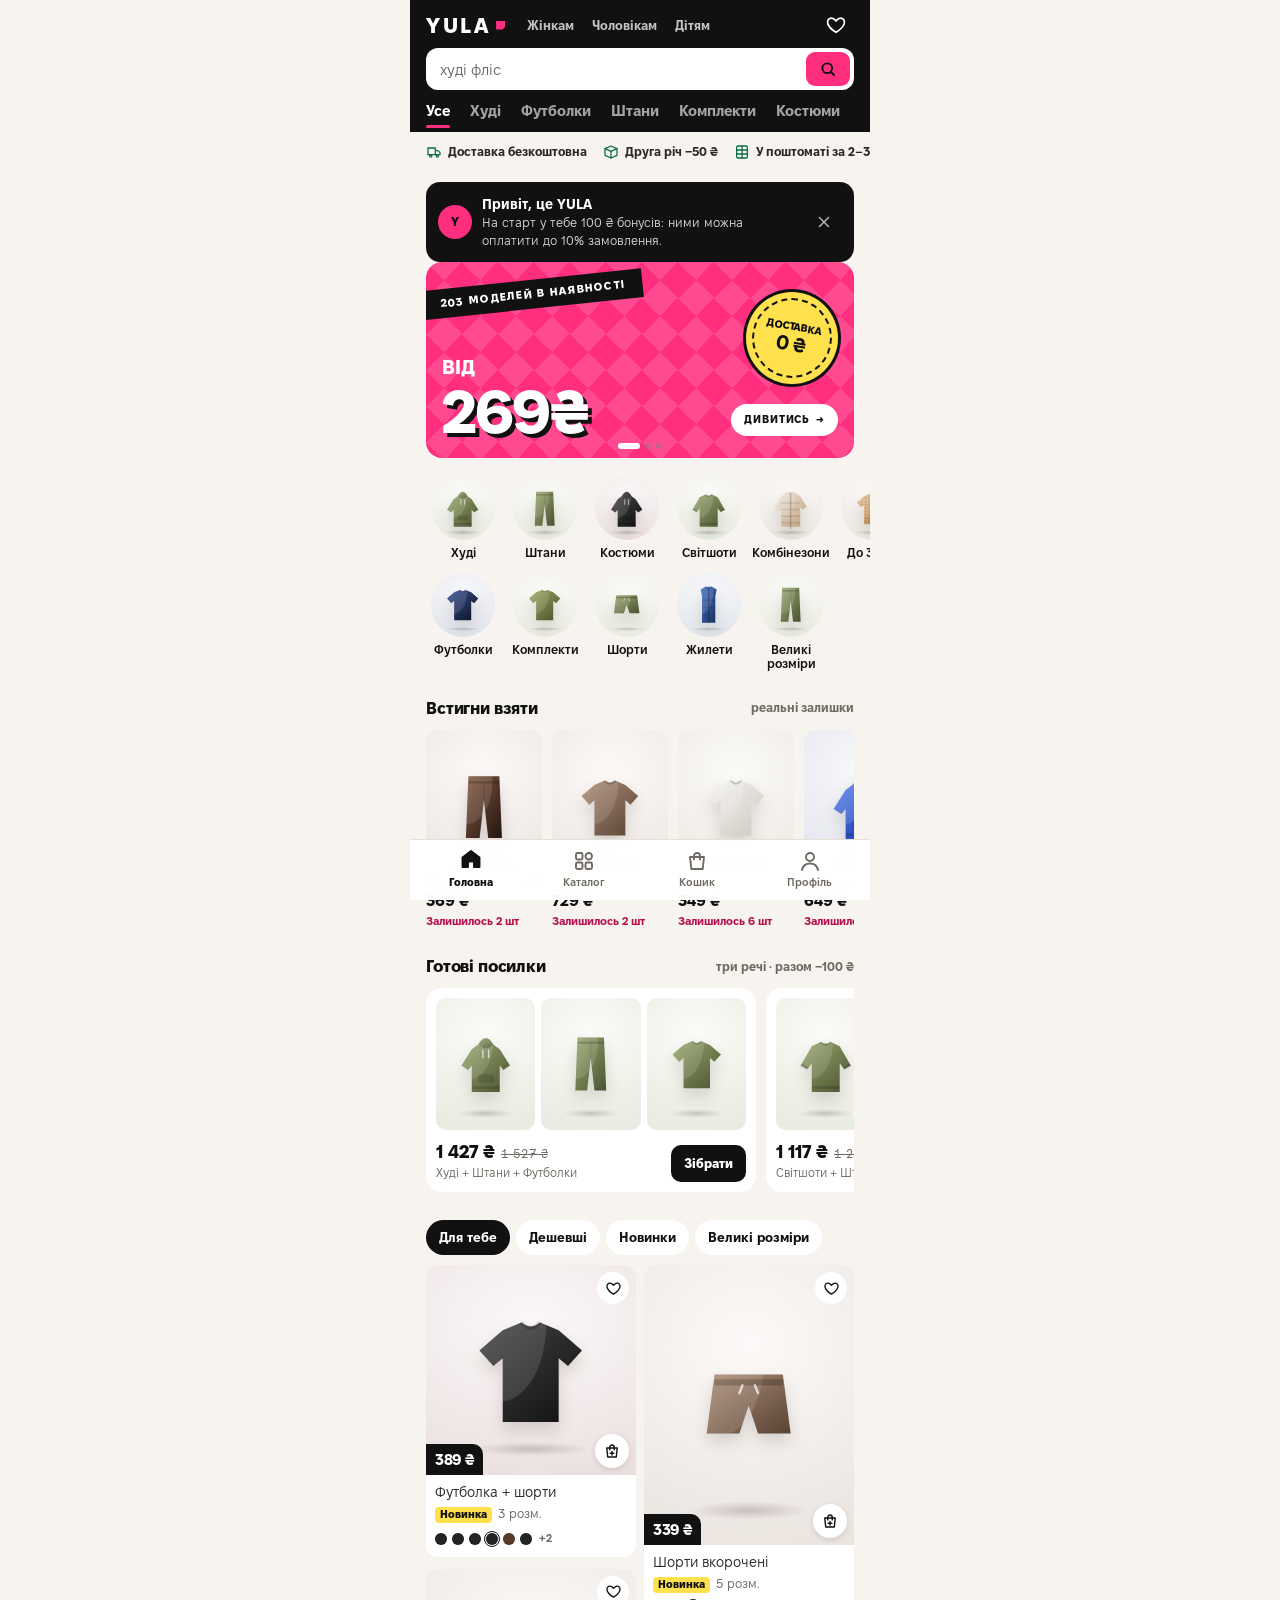
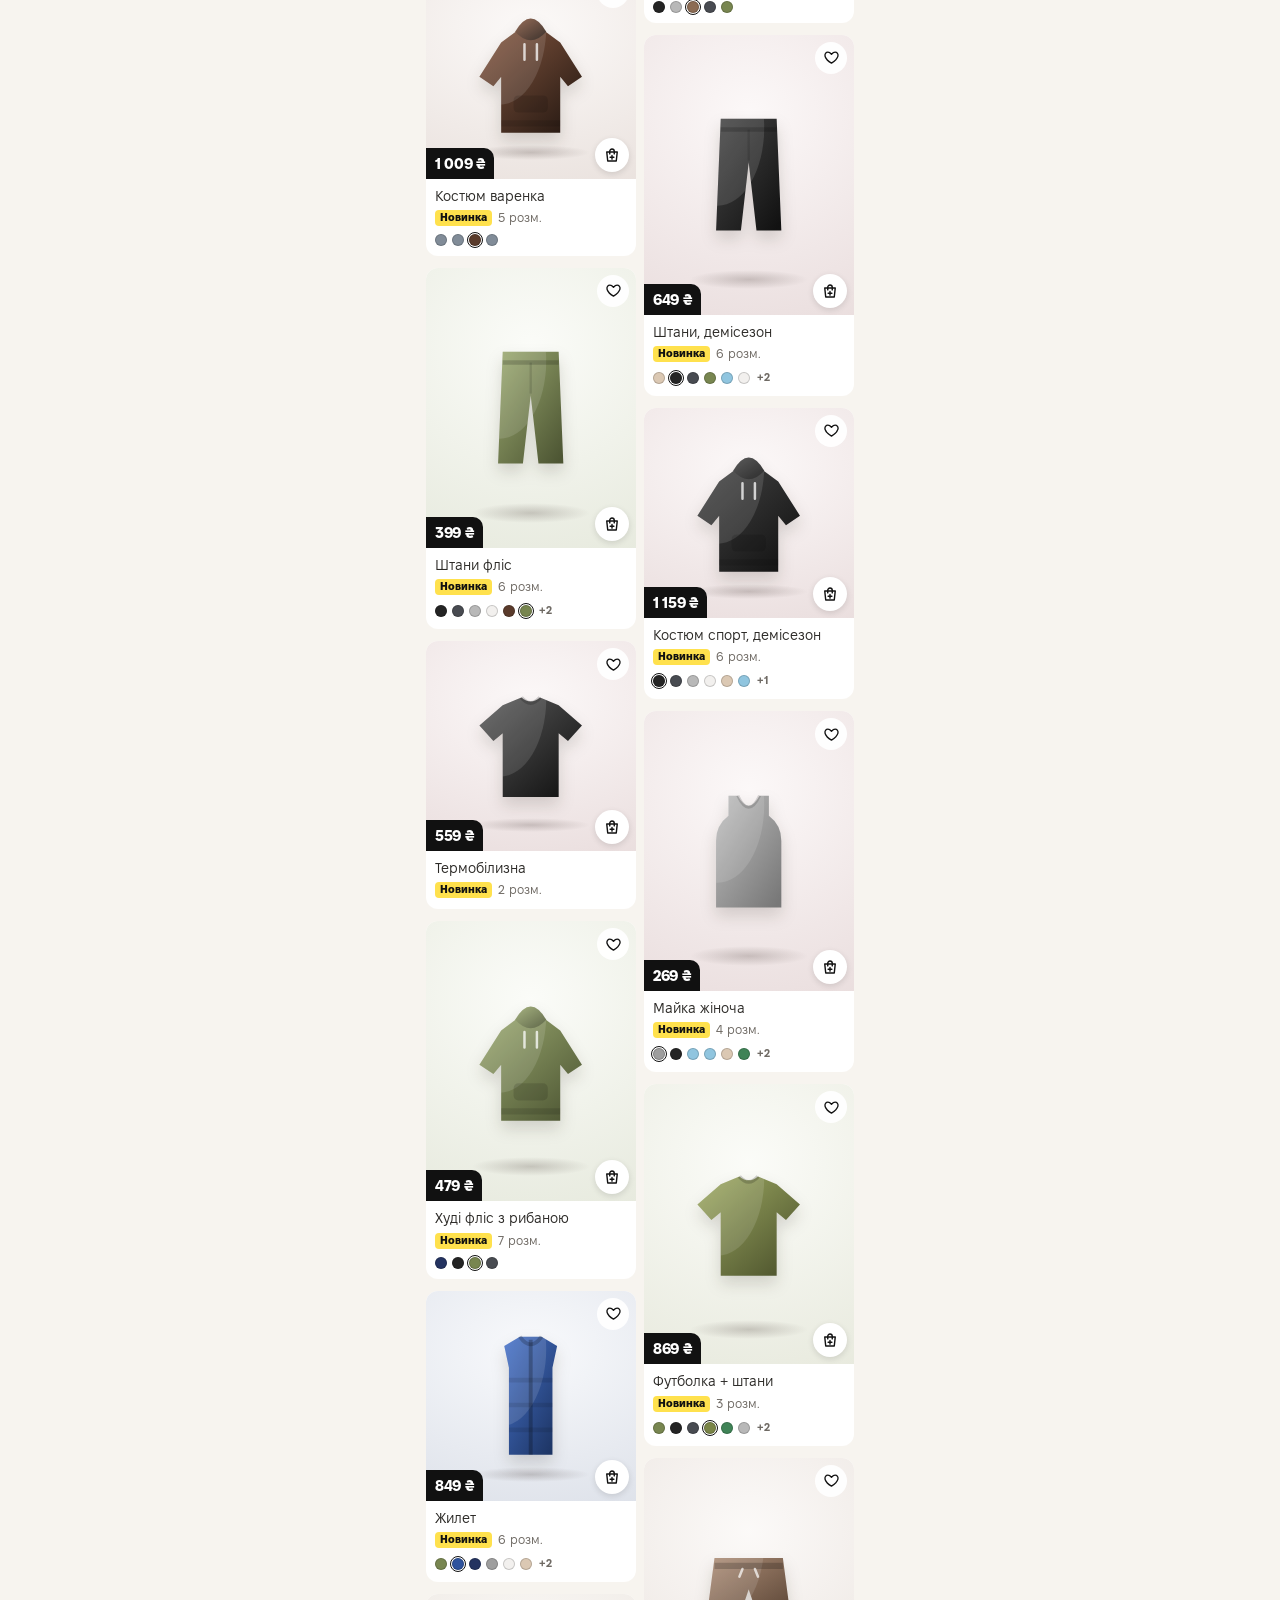
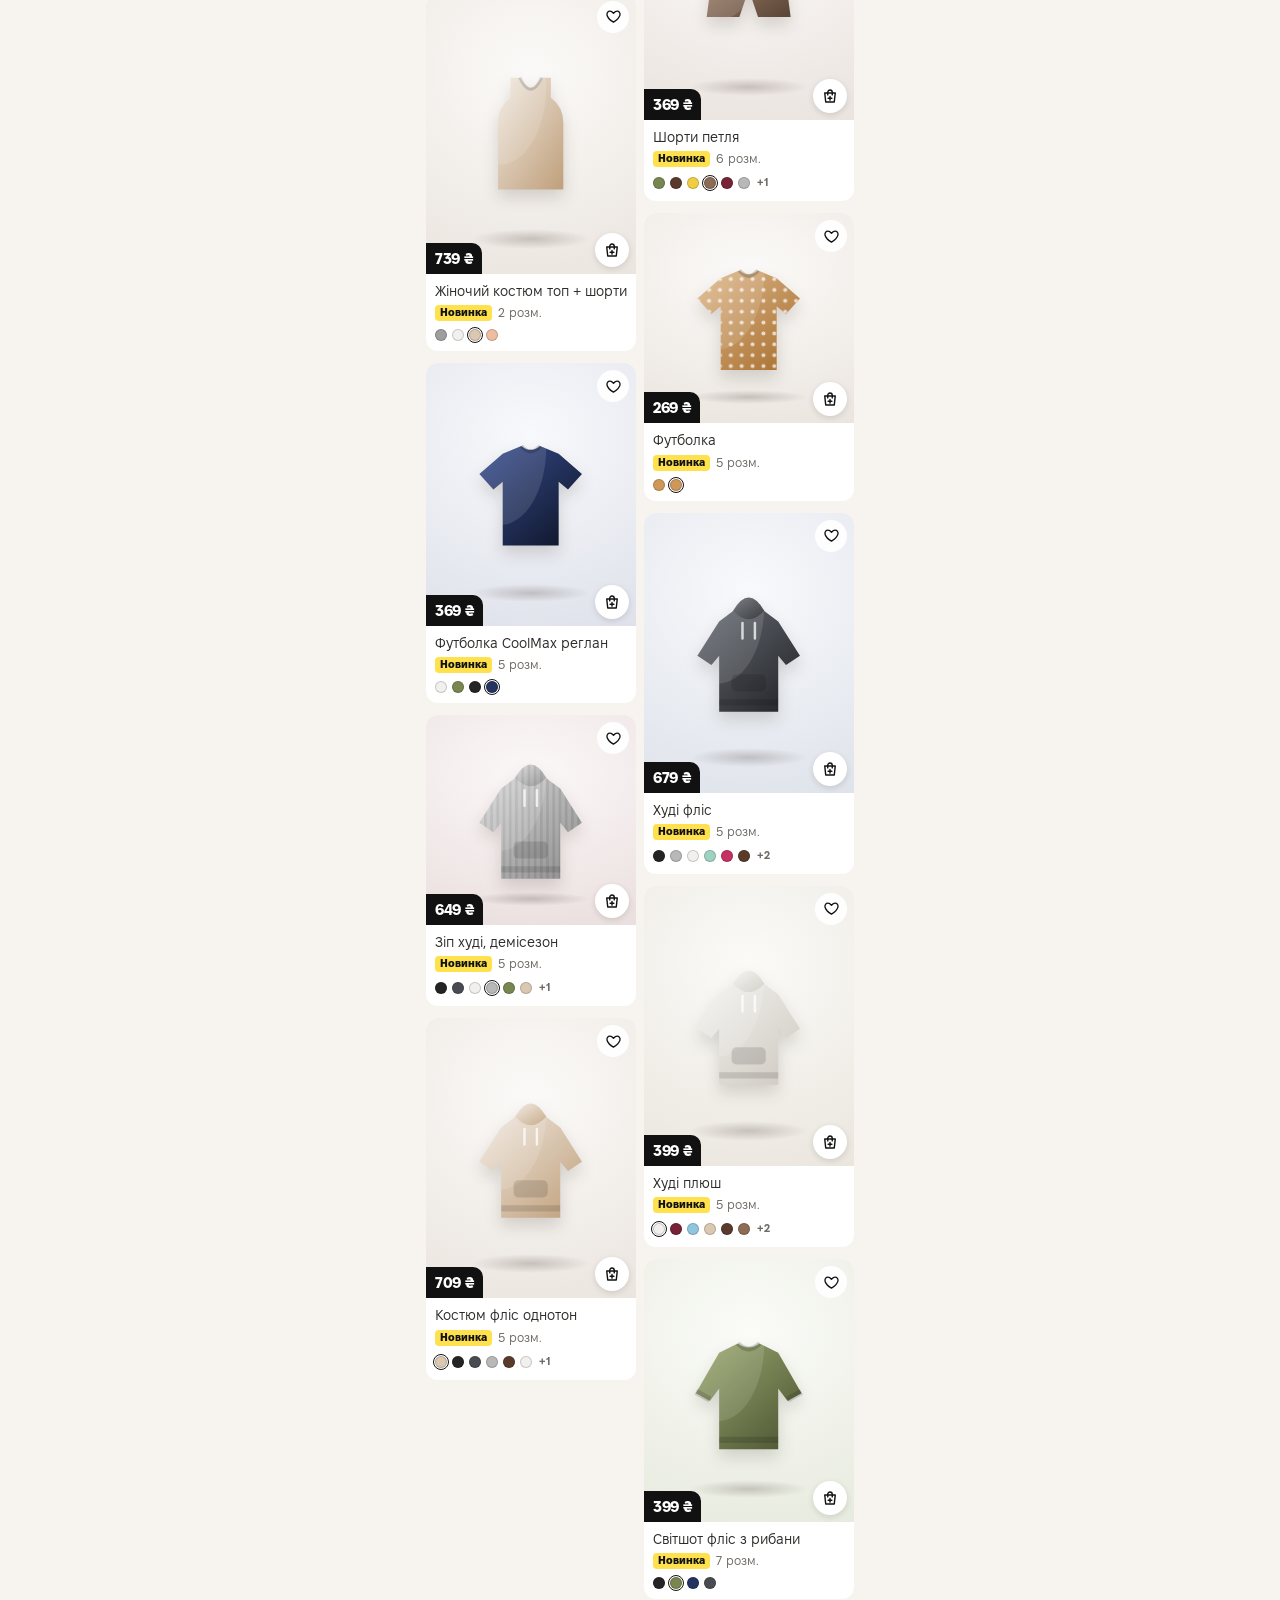
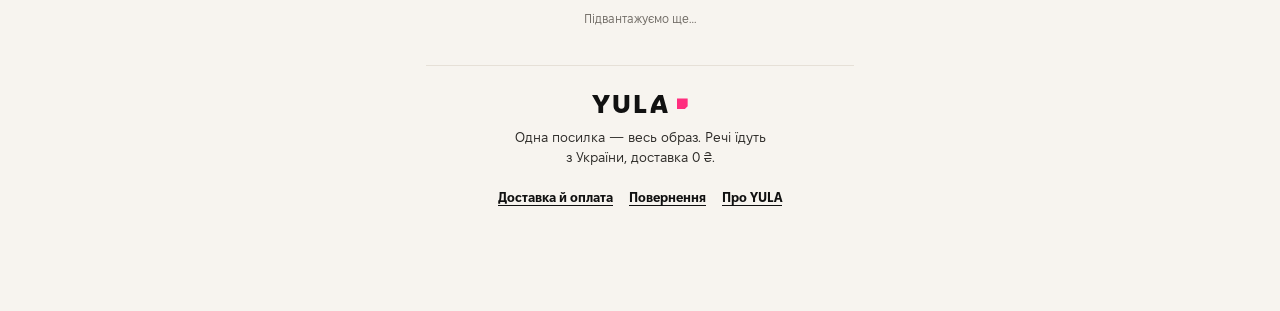
==== commit 3a88651e: "Show one card per model instead of one per colour Colour variants of a model were separate cards, so" ====
--- a/index.html
+++ b/index.html
@@ -227,6 +227,10 @@
 .lvs b{display:block;font-size:13px}
 .lvs small{display:block;color:var(--muted);font-size:11px;line-height:1.25;margin-top:2px}
 .club p{margin:10px 0 0;font-size:12.5px;color:var(--muted)}
+.cdots{display:flex;gap:5px;align-items:center;margin-top:7px}
+.cdots i{width:12px;height:12px;border-radius:50%;box-shadow:inset 0 0 0 1px rgba(0,0,0,.18)}
+.cdots i.on{outline:1.5px solid var(--ink);outline-offset:1.5px}
+.cdots small{font-size:11px;color:var(--muted);font-weight:700;margin-left:2px}
 .ya{width:34px;height:34px;border-radius:50%;background:var(--pink);color:var(--ink);display:grid;place-items:center;font:900 12px var(--f-d);flex:none}
 .hello{display:flex;gap:10px;align-items:center;background:var(--ink);color:#fff;border-radius:14px;padding:12px;margin-top:10px}
 .hello b{display:block;font-size:14px}
@@ -662,7 +666,7 @@
 const tile=(p,h,st="")=>`<div class="tile" style="--h:${h??p.h};${st}">${art(p,h)}${h==null||h===p.h?img(p):""}</div>`;
 
 /* ===== catalog from supplier feed ===== */
-const CAT={"items":[{"n":"Футболка + шорти хакі, чорний","raw":"ФУТБОЛКА+ШОРТИ хакі + чорний","s":"tee","sub":"Комплекти","c":"uni","h":0,"sat":0,"l":14,"pat":"","p":339,"sz":{"XS-S":17,"M-L":2,"XL-XXL":2},"pics":2,"ph":["586801129468f4303c35.jpg","3f30959d34b70df9bb2a.jpg"],"mat":null,"code":"FSHK08","o":389,"pe":1795816799000,"pn":"Ціни відкриття"},{"n":"Футболка + шорти білий, чорний","raw":"ФУТБОЛКА+ШОРТИ білий + чорний","s":"tee","sub":"Комплекти","c":"uni","h":0,"sat":0,"l":14,"pat":"","p":339,"sz":{"XS-S":6,"M-L":4,"XL-XXL":3},"pics":2,"ph":["99a24a3954b10f927712.jpg","762395db6e4108d3ede7.jpg"],"mat":null,"code":"FSHK07","o":389,"pe":1795816799000,"pn":"Ціни відкриття"},{"n":"Футболка + шорти графит, чорний","raw":"ФУТБОЛКА+ШОРТИ графит + чорний","s":"tee","sub":"Комплекти","c":"uni","h":0,"sat":0,"l":14,"pat":"","p":339,"sz":{"XS-S":8,"M-L":1,"XL-XXL":1},"pics":2,"ph":["fa2270cdc9e29fa320e7.jpg","66cbba378d819703af8a.jpg"],"mat":null,"code":"FSHK06","o":389,"pe":1795816799000,"pn":"Ціни відкриття"},{"n":"Футболка + шорти меланж, чорний","raw":"ФУТБОЛКА+ШОРТИ меланж + чорний","s":"tee","sub":"Комплекти","c":"uni","h":0,"sat":0,"l":14,"pat":"","p":339,"sz":{"XS-S":23,"M-L":15,"XL-XXL":30},"pics":2,"ph":["4e3e403acfac71e79bf2.jpg","05d1abd75c220fa541c1.jpg"],"mat":null,"code":"FSHK05","o":389,"pe":1795816799000,"pn":"Ціни відкриття"},{"n":"Футболка + шорти + чорний, шоколад","raw":"ФУТБОЛКА+ШОРТИ шоколад + чорний","s":"tee","sub":"Комплекти","c":"uni","h":20,"sat":35,"l":26,"pat":"","p":339,"sz":{"XS-S":8,"M-L":1,"XL-XXL":10},"pics":2,"ph":["5c0a22f18c85072b49fe.jpg","9fd97a6b1f8c7324d8cc.jpg"],"mat":null,"code":"FSHK03","o":389,"pe":1795816799000,"pn":"Ціни відкриття"},{"n":"Футболка + шорти беж, чорний","raw":"ФУТБОЛКА+ШОРТИ беж+чорний","s":"tee","sub":"Комплекти","c":"uni","h":0,"sat":0,"l":14,"pat":"","p":339,"sz":{"XS-S":4,"M-L":4,"XL-XXL":5},"pics":2,"ph":["3d42be3caf32854390a7.jpg","60ceeb65420e31f62d4d.jpg"],"mat":null,"code":"FSHK02","o":389,"pe":1795816799000,"pn":"Ціни відкриття"},{"n":"Футболка + шорти + чорний, зелений","raw":"ФУТБОЛКА+ШОРТИ зелений+чорний","s":"tee","sub":"Комплекти","c":"uni","h":140,"sat":35,"l":38,"pat":"","p":339,"sz":{"XS-S":11,"M-L":12,"XL-XXL":14},"pics":2,"ph":["22b4b60d383c39bdbce1.jpg","9084d9a27d81e24291ae.jpg"],"mat":null,"code":"FSHK01","o":389,"pe":1795816799000,"pn":"Ціни відкриття"},{"n":"Костюм чорний, варенка","raw":"Костюм варенка ЧОРНИЙ-30%🔥📢","s":"hoodie","sub":"Костюми","c":"uni","h":210,"sat":10,"l":55,"pat":"dot","p":859,"sz":{"S":1,"L":4,"XL":4},"pics":3,"ph":["15af9f87d0644370d409.jpg","1c6684428762a523d204.png","86d983774a57a812001a.jpg"],"mat":"Варена бавовна","code":"KVF04","o":1009,"pe":1795816799000,"pn":"Ціни відкриття"},{"n":"Костюм сірий, варенка","raw":"Костюм варенка СІРИЙ -30%🔥📢","s":"hoodie","sub":"Костюми","c":"uni","h":210,"sat":10,"l":55,"pat":"dot","p":859,"sz":{"M":18,"L":20},"pics":3,"ph":["2d7cd387219991b82853.jpg","0735054a81b7d6980cd1.png","9a020d3bc0a386dec5f3.jpg"],"mat":"Варена бавовна","code":"KVF03","o":1009,"pe":1795816799000,"pn":"Ціни відкриття"},{"n":"Костюм варенка, шоколад","raw":"Костюм варенка ШОКОЛАД-30%🔥📢","s":"hoodie","sub":"Костюми","c":"uni","h":20,"sat":35,"l":26,"pat":"","p":859,"sz":{"S":6,"M":13,"L":32,"XL":6,"XXL":2},"pics":3,"ph":["7f6b3b8c5ed81c973a28.jpg","d63a61b6389c56241d00.png","6a290e3bc02cf20c5bd5.jpg"],"mat":"Варена бавовна","code":"KVF02","o":1009,"pe":1795816799000,"pn":"Ціни відкриття"},{"n":"Костюм графіт, варенка","raw":"Костюм варенка ГРАФІТ -30%🔥📢","s":"hoodie","sub":"Костюми","c":"uni","h":210,"sat":10,"l":55,"pat":"dot","p":859,"sz":{"S":9,"M":2,"L":7},"pics":3,"ph":["31c31d7e72d9899cc626.jpg","b4dadfe3d3a3a3abe49c.png","13436657479de423d25e.jpg"],"mat":"Варена бавовна","code":"KVF01","o":1009,"pe":1795816799000,"pn":"Ціни відкриття"},{"n":"Штани фліс, чорний","raw":"Штани Фліс ЧОРНИЙ","s":"pants","sub":"Штани","c":"uni","h":0,"sat":0,"l":14,"pat":"","p":579,"sz":{"S":25,"M":21,"L":20,"XL":15,"XXL":22,"3XL":25},"pics":2,"ph":["b4269e6806c63f48b319.jpg","9350190ab71357d8bff9.jpg"],"mat":"Фліс, тепла начісна тканина","code":"SHF05","o":679,"pe":1795816799000,"pn":"Ціни відкриття"},{"n":"Штани фліс, графіт","raw":"Штани Фліс ГРАФІТ","s":"pants","sub":"Штани","c":"uni","h":220,"sat":6,"l":30,"pat":"","p":579,"sz":{"S":13,"M":23,"L":17,"XL":19,"XXL":21,"3XL":14},"pics":2,"ph":["947d75ea8344d03edf9f.jpg","b7edec646e27203903d3.jpg"],"mat":"Фліс, тепла начісна тканина","code":"SHF04","o":679,"pe":1795816799000,"pn":"Ціни відкриття"},{"n":"Штани фліс, меланж","raw":"Штани Фліс МЕЛАНЖ","s":"pants","sub":"Штани","c":"uni","h":0,"sat":0,"l":72,"pat":"rib","p":579,"sz":{"S":7,"L":3,"XL":11,"XXL":42,"3XL":23},"pics":2,"ph":["142164111018acf8da5c.jpg","9b61584a0264dc7fbb7b.jpg"],"mat":"Фліс, тепла начісна тканина","code":"SHF03","o":679,"pe":1795816799000,"pn":"Ціни відкриття"},{"n":"Штани фліс, білий","raw":"Штани Фліс БІЛИЙ","s":"pants","sub":"Штани","c":"uni","h":40,"sat":12,"l":94,"pat":"","p":579,"sz":{"S":18,"M":17,"L":17,"XL":11,"XXL":23,"3XL":8},"pics":2,"ph":["422df1957370519b54ce.jpg","defcfae8bcfb587ce45e.jpg"],"mat":"Фліс, тепла начісна тканина","code":"SHF01","o":679,"pe":1795816799000,"pn":"Ціни відкриття"},{"n":"Термобілизна","raw":"Термобілизна","s":"tee","sub":"Термобілизна","c":"uni","h":0,"sat":0,"l":22,"pat":"","p":479,"sz":{"XL":10,"XXL":14},"pics":2,"ph":["ef55168762fabfb11d03.jpg","758a81e2bc156edc9acd.png"],"mat":"Термотканина","code":"TER01","o":559,"pe":1795816799000,"pn":"Ціни відкриття"},{"n":"Худі фліс з рибаною, темно-синій","raw":"Худі Фліс з рибаною ТЕМНО-СИНІЙ -35%🔥📢","s":"hoodie","sub":"Худі та зіпки","c":"uni","h":225,"sat":45,"l":26,"pat":"","p":409,"sz":{"S":2,"M":20,"L":15,"XL":24},"pics":2,"ph":["92b222ca0d201ccc2a5f.jpg","7fea8b55f12c91d36a4b.jpg"],"mat":"Фліс з рибаною","code":"FHR04","o":479,"pe":1795816799000,"pn":"Ціни відкриття"},{"n":"Худі фліс з рибаною, чорний","raw":"Худі Фліс з рибаною ЧОРНИЙ-35%🔥📢","s":"hoodie","sub":"Худі та зіпки","c":"uni","h":0,"sat":0,"l":14,"pat":"","p":409,"sz":{"S":27,"M":57,"L":62,"XL":90,"XXL":17,"3XL":3,"4XL":2},"pics":2,"ph":["c156137866910134e142.jpg","0947ccf3889f8a0dc450.jpg"],"mat":"Фліс з рибаною","code":"FHR03","o":479,"pe":1795816799000,"pn":"Ціни відкриття"},{"n":"Худі фліс з рибаною, хакі","raw":"Худі Фліс з рибаною ХАКІ-35%🔥📢","s":"hoodie","sub":"Худі та зіпки","c":"uni","h":75,"sat":25,"l":42,"pat":"","p":409,"sz":{"S":34,"M":92,"L":98,"XL":117,"XXL":15,"3XL":7,"4XL":5},"pics":2,"ph":["1bebd991cc6065b43bd3.jpg","8fbd6ec0d69084ec7970.jpg"],"mat":"Фліс з рибаною","code":"FHR02","o":479,"pe":1795816799000,"pn":"Ціни відкриття"},{"n":"Худі фліс з рибаною, графіт","raw":"Худі Фліс з рибаною ГРАФІТ-35%🔥📢","s":"hoodie","sub":"Худі та зіпки","c":"uni","h":220,"sat":6,"l":30,"pat":"","p":409,"sz":{"S":11,"M":28,"L":25,"XL":33,"XXL":3,"4XL":5},"pics":2,"ph":["c924b5dd1ee408f23ba6.jpg","16a12599b701c9a0c41c.jpg"],"mat":"Фліс з рибаною","code":"FHR01","o":479,"pe":1795816799000,"pn":"Ціни відкриття"},{"n":"Жилет, хакі","raw":"Жилет ХАКІ","s":"vest","sub":"Жилети","c":"uni","h":75,"sat":25,"l":42,"pat":"","p":729,"sz":{"XS":6,"S":3,"L":2},"pics":2,"ph":["877ca51f6326faad60df.jpg","6eda34534b10713829f7.jpg"],"mat":null,"code":"G08","o":849,"pe":1795816799000,"pn":"Ціни відкриття"},{"n":"Жилет, синій","raw":"Жилет СИНІЙ","s":"vest","sub":"Жилети","c":"uni","h":220,"sat":55,"l":40,"pat":"","p":729,"sz":{"XS":15,"S":12,"M":36,"L":16,"XL":14,"XXL":21},"pics":2,"ph":["7eed5d54859317414139.jpg","a2e59505cb0676872dc5.jpg"],"mat":null,"code":"G07","o":849,"pe":1795816799000,"pn":"Ціни відкриття"},{"n":"Жилет, темно-синій","raw":"Жилет ТЕМНО-СИНІЙ","s":"vest","sub":"Жилети","c":"uni","h":225,"sat":45,"l":26,"pat":"","p":729,"sz":{"XS":12,"S":5,"M":9,"L":5,"XL":8,"XXL":4},"pics":2,"ph":["5d0c4094ed21dabf8c4a.jpg","91e169d8e61b468539c0.jpg"],"mat":null,"code":"G06","o":849,"pe":1795816799000,"pn":"Ціни відкриття"},{"n":"Жилет, сірий","raw":"Жилет СІРИЙ","s":"vest","sub":"Жилети","c":"uni","h":0,"sat":0,"l":62,"pat":"","p":729,"sz":{"XS":10,"S":16,"M":2,"XL":4,"XXL":11},"pics":2,"ph":["61394514081906cf1d2e.jpg","8c2f69a83e75dc15b36b.jpg"],"mat":null,"code":"G05","o":849,"pe":1795816799000,"pn":"Ціни відкриття"},{"n":"Жилет, білий","raw":"Жилет БІЛИЙ","s":"vest","sub":"Жилети","c":"uni","h":40,"sat":12,"l":94,"pat":"","p":729,"sz":{"XS":10,"M":1,"L":1,"XL":15,"XXL":33},"pics":2,"ph":["51b9eadf017a112a5c47.jpg","7871ba908b8112a8516f.jpg"],"mat":null,"code":"G04","o":849,"pe":1795816799000,"pn":"Ціни відкриття"},{"n":"Жилет, беж","raw":"Жилет БЕЖ","s":"vest","sub":"Жилети","c":"uni","h":32,"sat":35,"l":78,"pat":"","p":729,"sz":{"XS":8,"L":13,"XL":8,"XXL":12},"pics":2,"ph":["7868e82ac5c8d305d053.jpg","13cb0884bef279713bd4.jpg"],"mat":null,"code":"G03","o":849,"pe":1795816799000,"pn":"Ціни відкриття"},{"n":"Жилет, графіт","raw":"Жилет ГРАФІТ","s":"vest","sub":"Жилети","c":"uni","h":220,"sat":6,"l":30,"pat":"","p":729,"sz":{"XS":30,"S":24,"L":1,"XXL":1},"pics":2,"ph":["5b6a103c5a9e94b34270.jpg","6f4472ccf06993c28e11.jpg"],"mat":null,"code":"G01","o":849,"pe":1795816799000,"pn":"Ціни відкриття"},{"n":"Жилет, чорний","raw":"Жилет ЧОРНИЙ","s":"vest","sub":"Жилети","c":"uni","h":0,"sat":0,"l":14,"pat":"","p":729,"sz":{"XS":22,"XL":3,"XXL":31},"pics":2,"ph":["e44c4e8c8f07ff26290b.jpg","c9d6d0c2461f22530e97.jpg"],"mat":null,"code":"G02","o":849,"pe":1795816799000,"pn":"Ціни відкриття"},{"n":"Жіночий костюм топ + шорти, сірий","raw":"жін костюм топ+шорти СІРИЙ","s":"tank","sub":"Комплекти","c":"women","h":0,"sat":0,"l":62,"pat":"","p":629,"sz":{"XS-S":12,"M-L":22},"pics":2,"ph":["efad1b28230a3d02d266.jpg","5739387cb5592c96f242.png"],"mat":null,"code":"KGL0001","o":739,"pe":1795816799000,"pn":"Ціни відкриття"},{"n":"Жіночий костюм топ + шорти, білий","raw":"жін костюм топ+шорти БІЛИЙ","s":"tank","sub":"Комплекти","c":"women","h":40,"sat":12,"l":94,"pat":"","p":629,"sz":{"XS-S":20,"M-L":19},"pics":2,"ph":["f5be5d7870f3d3dff221.jpg","0a949733abf26ef027de.png"],"mat":null,"code":"KGL0003","o":739,"pe":1795816799000,"pn":"Ціни відкриття"},{"n":"Жіночий костюм топ + шорти, беж","raw":"жін костюм топ+шорти БЕЖ","s":"tank","sub":"Комплекти","c":"women","h":32,"sat":35,"l":78,"pat":"","p":629,"sz":{"XS-S":24,"M-L":16},"pics":2,"ph":["51973a633adc40dfa2bc.jpg","065bb96b8b967f1ed9bb.png"],"mat":null,"code":"KGL0002","o":739,"pe":1795816799000,"pn":"Ціни відкриття"},{"n":"Жіночий костюм топ + шорти, персик","raw":"жін костюм топ+шорти ПЕРСИК","s":"tank","sub":"Комплекти","c":"women","h":22,"sat":70,"l":78,"pat":"","p":629,"sz":{"XS-S":12,"M-L":17},"pics":2,"ph":["9fc7cf00ad8838b73998.jpg","138db6a0a573d6f3081c.png"],"mat":null,"code":"KGL0004","o":739,"pe":1795816799000,"pn":"Ціни відкриття"},{"n":"Футболка CoolMax реглан, білий","raw":"Футболка CoolMax БІЛИЙ Реглан","s":"tee","sub":"Футболки","c":"uni","h":40,"sat":12,"l":94,"pat":"","p":319,"sz":{"S":17,"M":33,"L":38,"XL":19,"XXL":15},"pics":3,"ph":["997a7ff6f2ff6b5f51ce.png","3e55b19469c04a4e022e.jpg","6736ff780c57defdb4aa.jpg"],"mat":"CoolMax (поліестер), швидко сохне","code":"FCM01","o":369,"pe":1795816799000,"pn":"Ціни відкриття"},{"n":"Футболка CoolMax реглан, хакі","raw":"Футболка CoolMax ХАКІ Реглан","s":"tee","sub":"Футболки","c":"uni","h":75,"sat":25,"l":42,"pat":"","p":319,"sz":{"S":40,"M":75,"L":81,"XL":41,"XXL":38},"pics":3,"ph":["11124dc11d06a4b0b831.jpg","2dfdb7ddabe183128858.png","5f47278cca5b97928691.jpg"],"mat":"CoolMax (поліестер), швидко сохне","code":"FCM02","o":369,"pe":1795816799000,"pn":"Ціни відкриття"},{"n":"Футболка CoolMax реглан, чорний","raw":"Футболка CoolMax ЧОРНИЙ Реглан","s":"tee","sub":"Футболки","c":"uni","h":0,"sat":0,"l":14,"pat":"","p":319,"sz":{"S":60,"M":118,"L":117,"XL":58,"XXL":56},"pics":3,"ph":["d3681382ceb9906d84b1.png","e0abf2e42a9efa2976a5.png","38a04375f7264026506f.jpg"],"mat":"CoolMax (поліестер), швидко сохне","code":"FCM03","o":369,"pe":1795816799000,"pn":"Ціни відкриття"},{"n":"Футболка CoolMax реглан, темно-синій","raw":"Футболка CoolMax ТЕМНО-СИНІЙ Реглан","s":"tee","sub":"Футболки","c":"uni","h":225,"sat":45,"l":26,"pat":"","p":319,"sz":{"S":64,"M":125,"L":129,"XL":59,"XXL":61},"pics":3,"ph":["8187e896252840107a44.png","02f2acec62e07693e1d9.png","f72baa6a62ff2f6c99c3.jpg"],"mat":"CoolMax (поліестер), швидко сохне","code":"FCM04","o":369,"pe":1795816799000,"pn":"Ціни відкриття"},{"n":"Зіп худі, демісезон, чорний","raw":"демі зіп худі ЧОРНИЙ","s":"hoodie","sub":"Худі та зіпки","c":"uni","h":0,"sat":0,"l":14,"pat":"","p":559,"sz":{"M":1,"XL":7,"XXL":14,"3XL":30},"pics":4,"ph":["f4a1db117ab9dafc1868.jpg","133adf358ac2c82bdf37.jpg","33196b968deacde2bbcd.jpg","00c1ca7b5a6c45e505c4.jpg"],"mat":null,"code":"ZHD01","o":649,"pe":1795816799000,"pn":"Ціни відкриття"},{"n":"Зіп худі, демісезон, графіт","raw":"демі зіп худі ГРАФІТ","s":"hoodie","sub":"Худі та зіпки","c":"uni","h":220,"sat":6,"l":30,"pat":"","p":559,"sz":{"XXL":8,"3XL":15},"pics":4,"ph":["c8fd063489b006449669.jpg","0dacbf6eeba738131a73.jpg","cdd31305f00742ce7d8c.jpg","543ca19336c3e305840c.jpg"],"mat":null,"code":"ZHD02","o":649,"pe":1795816799000,"pn":"Ціни відкриття"},{"n":"Зіп худі, демісезон, білий","raw":"демі зіп худі БІЛИЙ","s":"hoodie","sub":"Худі та зіпки","c":"uni","h":40,"sat":12,"l":94,"pat":"","p":559,"sz":{"L":5,"XL":12,"XXL":33,"3XL":24},"pics":4,"ph":["1b1aa9138d933ffc27d2.jpg","5541f9e5546913edd2fe.jpg","2cb535d51595f25300cf.jpg","f8449ec8b6bd58dae655.jpg"],"mat":null,"code":"ZHD04","o":649,"pe":1795816799000,"pn":"Ціни відкриття"},{"n":"Зіп худі, демісезон, меланж","raw":"демі зіп худі МЕЛАНЖ","s":"hoodie","sub":"Худі та зіпки","c":"uni","h":0,"sat":0,"l":72,"pat":"rib","p":559,"sz":{"S":37,"L":17,"XL":28,"XXL":25,"3XL":10},"pics":4,"ph":["77fc33c80a8b5f9be0b7.jpg","8e36354383291b020f56.jpg","a664f12b7600715bff6c.jpg","2784abc78b0c5e2c036f.jpg"],"mat":null,"code":"ZHD05","o":649,"pe":1795816799000,"pn":"Ціни відкриття"},{"n":"Костюм фліс однотон, беж","raw":"Костюм Фліс однотон БЕЖ -45%🔥🔥🔥🔥🔥📢","s":"hoodie","sub":"Костюми","c":"uni","h":32,"sat":35,"l":78,"pat":"","p":609,"sz":{"S":50,"M":9,"XL":1,"XXL":41,"3XL":13},"pics":3,"ph":["d4396cdea8291eb0df0d.jpg","17af322a4a19268ff1b9.png","11f4c5ba35f58d59d485.jpg"],"mat":"Фліс, тепла начісна тканина","code":"KFOD05","o":709,"pe":1795816799000,"pn":"Ціни відкриття"},{"n":"Шорти вкорочені, чорний","raw":"шорти вкорочені ЧОРНИЙ","s":"shorts","sub":"Шорти","c":"uni","h":0,"sat":0,"l":14,"pat":"","p":339,"sz":{"S":28,"M":14,"L":9,"XL":18,"XXL":23},"pics":2,"ph":["7e994e3edef31382d205.jpg","98eec796b159be76ac19.png"],"mat":null,"code":"SHVKL4"},{"n":"Штани, демісезон, беж","raw":"демі штани БЕЖ -50%🔥📢","s":"pants","sub":"Штани","c":"uni","h":32,"sat":35,"l":78,"pat":"","p":319,"sz":{"S":6,"M":11,"L":14,"XL":25,"XXL":57,"3XL":11},"pics":3,"ph":["0308f484f5f565e389a0.png","c3e590d96554a5d45341.jpg","cce10a073112c6e930a3.jpg"],"mat":null,"code":"SHD07","o":369,"pe":1795816799000,"pn":"Ціни відкриття"},{"n":"Штани фліс, шоколад","raw":"Штани Фліс ШОКОЛАД-45%🔥📢","s":"pants","sub":"Штани","c":"uni","h":20,"sat":35,"l":26,"pat":"","p":339,"sz":{"S":113,"M":23,"XXL":2},"pics":2,"ph":["d726b347ac38cd0f31b4.jpg","915973eb9769379d5c1e.jpg"],"mat":"Фліс, тепла начісна тканина","code":"SHF02","o":399,"pe":1795816799000,"pn":"Ціни відкриття"},{"n":"Штани, демісезон, чорний","raw":"демі штани ЧОРНИЙ","s":"pants","sub":"Штани","c":"uni","h":0,"sat":0,"l":14,"pat":"","p":559,"sz":{"S":40,"M":73,"L":96,"XL":48,"XXL":39,"3XL":54},"pics":4,"ph":["419d4eda0088145875e5.jpg","9db48dfa228edbc2b6ca.jpg","4674ca21b2ed9843ec1c.jpg","466a59407d9a147a5a6d.jpg"],"mat":null,"code":"SHD01","o":649,"pe":1795816799000,"pn":"Ціни відкриття"},{"n":"Костюм спорт, демісезон, чорний","raw":"демі костюм спорт ЧОРНИЙ","s":"hoodie","sub":"Костюми","c":"uni","h":0,"sat":0,"l":14,"pat":"","p":989,"sz":{"S":36,"M":58,"L":58,"XL":50,"XXL":52,"3XL":53},"pics":6,"ph":["1f6f37b7467fd14ac613.jpg","e9e9c84af70730b1fbeb.jpg","b9079ad83a8461a7d888.jpg","3b9232b37dda26a5b24e.jpg","e9bd77c3bed7a488ed3c.jpg","78ea8828b5cc1de218d1.jpg"],"mat":null,"code":"SKD01","o":1159,"pe":1795816799000,"pn":"Ціни відкриття"},{"n":"Майка жіноча, сірий","raw":"Майка жіноча СІРИЙ","s":"tank","sub":"Майки","c":"women","h":0,"sat":0,"l":62,"pat":"","p":269,"sz":{"42":49,"44":50,"46":50,"48":49},"pics":2,"ph":["8d4c87e4e3168d15fc8b.jpg","f6aff0f2c125afddd2ee.png"],"mat":null,"code":"MGL09"},{"n":"Футболка + штани, хакі","raw":"Футболка+штани ХАКІ","s":"tee","sub":"Комплекти","c":"uni","h":75,"sat":25,"l":42,"pat":"","p":739,"sz":{"XS-S":30,"M-L":19,"XL-XXL":19},"pics":2,"ph":["3c8dca341b96edfdf81a.jpg","5f6318212524520383ac.png"],"mat":null,"code":"FSHTL5","o":869,"pe":1795816799000,"pn":"Ціни відкриття"},{"n":"Футболка + шорти, меланж","raw":"Футболка+шорти МЕЛАНЖ","s":"tee","sub":"Комплекти","c":"uni","h":0,"sat":0,"l":72,"pat":"rib","p":619,"sz":{"XS-S":17,"M-L":1,"XL":12},"pics":2,"ph":["4839667948a52d9d8656.jpg","8712b85d3e6a965d7445.png"],"mat":null,"code":"FSHL4","o":729,"pe":1795816799000,"pn":"Ціни відкриття"},{"n":"Шорти петля, хакі","raw":"Шорти петля Хакі","s":"shorts","sub":"Шорти","c":"uni","h":75,"sat":25,"l":42,"pat":"","p":319,"sz":{"S":5,"M":3,"L":6,"XL":7,"XXL":7,"3XL":9},"pics":2,"ph":["52f7a5efbe5bbb6b130c.jpg","e8d2a3326e81af3fd418.jpg"],"mat":"Двонитка, петля","code":"SHPL5","o":369,"pe":1795816799000,"pn":"Ціни відкриття"},{"n":"Футболка оранж, леопард","raw":"Футболка леопард ОРАНЖ","s":"tee","sub":"Футболки","c":"uni","h":32,"sat":55,"l":58,"pat":"dot","p":269,"sz":{"42":54,"44":61,"46":52,"48":45,"50":30},"pics":2,"ph":["872c105f0a8353e013bf.jpg","0467246f29b75720492f.png"],"mat":null,"code":"FLGL0002"},{"n":"Худі фліс, чорний","raw":"Фліс Худі ЧОРНИЙ","s":"hoodie","sub":"Худі та зіпки","c":"uni","h":0,"sat":0,"l":14,"pat":"","p":579,"sz":{"S":5,"M":11,"XL":2,"3XL":2},"pics":2,"ph":["b9a6a95ac31afeab08f9.jpg","b69d9e539c1bc4ed5070.png"],"mat":"Фліс, тепла начісна тканина","code":"FHB09","o":679,"pe":1795816799000,"pn":"Ціни відкриття"},{"n":"Худі плюш, білий","raw":"Худі Плюш БІЛИЙ-45%🔥📢","s":"hoodie","sub":"Худі та зіпки","c":"uni","h":40,"sat":12,"l":94,"pat":"","p":339,"sz":{"S":7,"M":9,"XL":16,"XXL":19,"3XL":45},"pics":2,"ph":["079e7b81cdd4a2cea56b.jpg","05b5410ca0f23ba58824.jpg"],"mat":"Плюш","code":"HP03","o":399,"pe":1795816799000,"pn":"Ціни відкриття"},{"n":"Світшот фліс з рибани, чорний","raw":"Світшот Фліс з рибани ЧОРНИЙ -45%🔥📢","s":"sweater","sub":"Світшоти","c":"uni","h":0,"sat":0,"l":14,"pat":"","p":339,"sz":{"S":18,"M":17,"L":4,"XL":28,"XXL":10,"3XL":19,"4XL":19},"pics":2,"ph":["cff1d02c9e1c8c6a1f89.jpg","0359041c5d7d1cc6582f.jpg"],"mat":"Фліс з рибаною","code":"SFR04","o":399,"pe":1795816799000,"pn":"Ціни відкриття"},{"n":"Зіп худі з рибани, чорний","raw":"ЗІП Худі з рибани ЧОРНИЙ-45%🔥📢","s":"hoodie","sub":"Худі та зіпки","c":"uni","h":0,"sat":0,"l":14,"pat":"","p":449,"sz":{"S":1,"M":17,"L":13,"XL":31,"XXL":2,"3XL":8,"4XL":14},"pics":2,"ph":["9aed1c3c68223587882f.jpg","3b8fbc9dc1faefc16ddb.jpg"],"mat":"Фліс з рибаною","code":"HZF01","o":519,"pe":1795816799000,"pn":"Ціни відкриття"},{"n":"Костюм фліс однотон, чорний","raw":"Костюм Фліс однотон ЧОРНИЙ","s":"hoodie","sub":"Костюми","c":"uni","h":0,"sat":0,"l":14,"pat":"","p":1079,"sz":{"S":14,"M":34,"L":19,"XL":22,"XXL":9,"3XL":14},"pics":3,"ph":["59fa8cb6a0f9fced0bfe.jpg","2fa56739ec590bd0df96.png","1cc2fe692d771de30348.jpg"],"mat":"Фліс, тепла начісна тканина","code":"KFOD01","o":1259,"pe":1795816799000,"pn":"Ціни відкриття"},{"n":"Шорти чоловічі, чорний","raw":"шорти чоловічі ЧОРНИЙ","s":"shorts","sub":"Шорти","c":"men","h":0,"sat":0,"l":14,"pat":"","p":319,"sz":{"S":13,"M":13,"L":5,"XL":41,"XXL":37,"3XL":22},"pics":2,"ph":["f3aae42932dd1932e3af.jpg","3244298270f60c3c7073.png"],"mat":null,"code":"SHBL1","o":369,"pe":1795816799000,"pn":"Ціни відкриття"},{"n":"Футболка оверсайз, чорний","raw":"футболка oversize ЧОРНИЙ","s":"tee","sub":"Футболки","c":"uni","h":0,"sat":0,"l":14,"pat":"","p":359,"sz":{"XS-S":7,"M-L":5,"XL-XXL":2},"pics":4,"ph":["ae437e8d2991b33fd2d0.jpg","7c5baab71a73b1aa7655.png","fcbee0c467ee34562a9b.png","25ddd437c21b436e8079.jpg"],"mat":null,"code":"FOVL04","o":419,"pe":1795816799000,"pn":"Ціни відкриття"},{"n":"Худі фліс оверсайз, чорний","raw":"Худі фліс oversize ЧОРНИЙ-45%🔥📢","s":"hoodie","sub":"Худі та зіпки","c":"uni","h":0,"sat":0,"l":14,"pat":"","p":339,"sz":{"S":34,"M":12,"L":27,"XL":28},"pics":2,"ph":["66f9ad8cb4a69e81125c.jpg","2bafd4777fc9242b9eba.jpg"],"mat":"Фліс, тепла начісна тканина","code":"HFOV02","o":399,"pe":1795816799000,"pn":"Ціни відкриття"},{"n":"Футболка кулір Epik, чорний","raw":"Футболка КУЛІР ЧОРНИЙ epik","s":"tee","sub":"Футболки","c":"uni","h":0,"sat":0,"l":14,"pat":"","p":339,"sz":{"S":192,"M":40,"L":40,"XL":34,"XXL":54},"pics":5,"ph":["359a545cada5d486d4f6.jpg","04a4a66401f35f518d6e.jpg","bd6fbefcb77575ebb577.jpg","760ec3e2cd490a21bffb.jpg","02d8bd0270712872f229.jpg"],"mat":"Кулірна гладь, бавовна","code":"FKUL01","o":389,"pe":1795816799000,"pn":"Ціни відкриття"},{"n":"Худі фліс, меланж","raw":"Фліс Худі МЕЛАНЖ","s":"hoodie","sub":"Худі та зіпки","c":"uni","h":0,"sat":0,"l":72,"pat":"rib","p":579,"sz":{"S":4,"M":11,"XL":21,"XXL":36,"3XL":2},"pics":2,"ph":["2ddd74db7f96b41c4a23.jpg","8f1d57e67d16af3c03c4.png"],"mat":"Фліс, тепла начісна тканина","code":"FHB03","o":679,"pe":1795816799000,"pn":"Ціни відкриття"},{"n":"Футболка кулір Epik, білий","raw":"Футболка КУЛІР БІЛИЙ epik","s":"tee","sub":"Футболки","c":"uni","h":40,"sat":12,"l":94,"pat":"","p":339,"sz":{"S":33,"M":29,"L":26,"XL":52,"XXL":50},"pics":5,"ph":["7bba142bdbaaae32c421.jpg","b2c1fb90ca1f8067ee16.jpg","0cf5c9163db98b37c12d.jpg","cef26ed3193916221e23.jpg","ea9a2a2b66adce4f422d.jpg"],"mat":"Кулірна гладь, бавовна","code":"FKUL02","o":389,"pe":1795816799000,"pn":"Ціни відкриття"},{"n":"Худі плюш, бордо","raw":"Худі Плюш БОРДО-45%🔥📢","s":"hoodie","sub":"Худі та зіпки","c":"uni","h":345,"sat":55,"l":30,"pat":"","p":339,"sz":{"S":41,"M":21},"pics":2,"ph":["a2fb00ec2a6d855f58e4.jpg","86578fb7b264de93b0bc.jpg"],"mat":"Плюш","code":"HP08","o":399,"pe":1795816799000,"pn":"Ціни відкриття"},{"n":"Костюм спорт, демісезон, графіт","raw":"демі костюм спорт ГРАФІТ","s":"hoodie","sub":"Костюми","c":"uni","h":220,"sat":6,"l":30,"pat":"","p":989,"sz":{"S":8,"3XL":1},"pics":6,"ph":["8fcd88fee74ee96ab3f1.jpg","0a8fb58fd2d1138295be.jpg","cc7b807dd9f5f60ac450.jpg","df8a2ed216a89334a0a4.jpg","f5bf4131bc1bb33102f8.jpg","389afb69f82bc4457361.jpg"],"mat":null,"code":"SKD02","o":1159,"pe":1795816799000,"pn":"Ціни відкриття"},{"n":"Шорти вкорочені, меланж","raw":"шорти вкорочені МЕЛАНЖ","s":"shorts","sub":"Шорти","c":"uni","h":0,"sat":0,"l":72,"pat":"rib","p":339,"sz":{"S":45,"M":32,"L":44,"XL":24,"XXL":28},"pics":2,"ph":["7ff6dbda0088fa3f69cb.jpg","6fc20572f0cacdf02af3.png"],"mat":null,"code":"SHVKL3"},{"n":"Футболка + штани, чорний","raw":"Футболка+штани ЧОРНИЙ","s":"tee","sub":"Комплекти","c":"uni","h":0,"sat":0,"l":14,"pat":"","p":739,"sz":{"XS-S":10,"M-L":18,"XL-XXL":24},"pics":2,"ph":["01a36c8225c5ab7c6d34.jpg","6ffa609e3f45762530f4.png"],"mat":null,"code":"FSHTL4","o":869,"pe":1795816799000,"pn":"Ціни відкриття"},{"n":"Штани, демісезон, графіт","raw":"демі штани ГРАФІТ","s":"pants","sub":"Штани","c":"uni","h":220,"sat":6,"l":30,"pat":"","p":559,"sz":{"S":1,"M":16,"L":13},"pics":5,"ph":["cdbcb1ff40c37aca88a9.jpg","a6b08b544c9c5c6193f9.jpg","3c69143e3147cb0eb330.jpg","bc03492ca7062c6d23f2.jpg","45c8495c5de4c84469ec.jpg"],"mat":null,"code":"SHD02","o":649,"pe":1795816799000,"pn":"Ціни відкриття"},{"n":"Шорти петля, шоколад","raw":"Шорти петля Шоколад","s":"shorts","sub":"Шорти","c":"uni","h":20,"sat":35,"l":26,"pat":"","p":319,"sz":{"S":6,"M":11,"L":13,"XL":16,"XXL":14,"3XL":18},"pics":2,"ph":["4327757573d2c5421e10.jpg","13b292047ad64e73d1a3.jpg"],"mat":"Двонитка, петля","code":"SHPL4","o":369,"pe":1795816799000,"pn":"Ціни відкриття"},{"n":"Костюм фліс однотон, графіт","raw":"Костюм Фліс однотон ГРАФІТ","s":"hoodie","sub":"Костюми","c":"uni","h":220,"sat":6,"l":30,"pat":"","p":1079,"sz":{"S":13,"M":21,"L":22,"XL":18,"XXL":17,"3XL":12},"pics":3,"ph":["89b0af5f0308277e1592.jpg","4584a99367df1655abfe.png","b05e71d7059f384b4ffc.jpg"],"mat":"Фліс, тепла начісна тканина","code":"KFOD02","o":1259,"pe":1795816799000,"pn":"Ціни відкриття"},{"n":"Худі, демісезон, чорний","raw":"демі худі ЧОРНИЙ","s":"hoodie","sub":"Худі та зіпки","c":"uni","h":0,"sat":0,"l":14,"pat":"","p":559,"sz":{"S":18,"L":29,"XL":4,"XXL":13,"3XL":14},"pics":4,"ph":["11a7ee03f17d133f71c5.jpg","1da674b1ed425808daab.jpg","800639b1e5919eaad17e.jpg","7497861fc516d58c7def.jpg"],"mat":null,"code":"DH01","o":649,"pe":1795816799000,"pn":"Ціни відкриття"},{"n":"Шорти чоловічі, меланж","raw":"шорти чоловічі МЕЛАНЖ","s":"shorts","sub":"Шорти","c":"men","h":0,"sat":0,"l":72,"pat":"rib","p":319,"sz":{"S":26,"M":39,"L":48,"XL":56,"XXL":56,"3XL":34},"pics":2,"ph":["5c27700cc1e88f3aeeeb.jpg","e54b44f0336197379cc1.png"],"mat":null,"code":"SHBL2","o":369,"pe":1795816799000,"pn":"Ціни відкриття"},{"n":"Штани, демісезон, хакі","raw":"демі штани ХАКІ -50%🔥📢","s":"pants","sub":"Штани","c":"uni","h":75,"sat":25,"l":42,"pat":"","p":319,"sz":{"S":8,"M":13,"L":20,"XL":14,"XXL":78,"3XL":66},"pics":3,"ph":["e7129e3e9b5050e048dc.png","1c3552b55363fbc0828e.jpg","620c90da00f7f8f3d7e4.jpg"],"mat":null,"code":"SHD05","o":369,"pe":1795816799000,"pn":"Ціни відкриття"},{"n":"Худі фліс оверсайз, сірий","raw":"Худі фліс oversize СІРИЙ-45%🔥📢","s":"hoodie","sub":"Худі та зіпки","c":"uni","h":0,"sat":0,"l":62,"pat":"","p":339,"sz":{"S":42,"M":17,"L":24,"XL":24},"pics":2,"ph":["558810ff3776047e00a7.jpg","9971c34c23ce9c54982f.jpg"],"mat":"Фліс, тепла начісна тканина","code":"HFOV01","o":399,"pe":1795816799000,"pn":"Ціни відкриття"},{"n":"Футболка оверсайз, меланж","raw":"футболка oversize МЕЛАНЖ","s":"tee","sub":"Футболки","c":"uni","h":0,"sat":0,"l":72,"pat":"rib","p":359,"sz":{"XS-S":69,"M-L":15,"XL-XXL":45},"pics":4,"ph":["0becde481232df027c55.jpg","01d012365a407f779245.png","f10872c9a3111bd31d69.png","d418a0e8ae6351d1edd1.jpg"],"mat":null,"code":"FOVL01","o":419,"pe":1795816799000,"pn":"Ціни відкриття"},{"n":"Майка жіноча, чорний","raw":"Майка жіноча ЧОРНИЙ","s":"tank","sub":"Майки","c":"women","h":0,"sat":0,"l":14,"pat":"","p":269,"sz":{"42":48,"44":50,"46":50,"48":49},"pics":2,"ph":["11c1e47beb1d6c8f121f.jpg","42d37aa845626d88d21a.png"],"mat":null,"code":"MGL07"},{"n":"Футболка рожевий, леопард","raw":"Футболка леопард РОЖЕВИЙ","s":"tee","sub":"Футболки","c":"uni","h":32,"sat":55,"l":58,"pat":"dot","p":269,"sz":{"42":55,"44":69,"46":76,"48":64,"50":51},"pics":2,"ph":["fff547291fb13a37707e.jpg","3d1c980f4a3fe1c5d5ef.png"],"mat":null,"code":"FLGL0001"},{"n":"Штани фліс, хакі","raw":"Штани Фліс ХАКІ-45%🔥📢","s":"pants","sub":"Штани","c":"uni","h":75,"sat":25,"l":42,"pat":"","p":339,"sz":{"S":195,"M":71,"L":75,"XL":108,"XXL":93,"3XL":47},"pics":2,"ph":["bb80393fa126a7dcdbd8.jpg","18f564a1536023e63876.jpg"],"mat":"Фліс, тепла начісна тканина","code":"SHF08","o":399,"pe":1795816799000,"pn":"Ціни відкриття"},{"n":"Зіп худі з рибани, хакі","raw":"ЗІП Худі з рибани ХАКІ-45%🔥📢","s":"hoodie","sub":"Худі та зіпки","c":"uni","h":75,"sat":25,"l":42,"pat":"","p":449,"sz":{"S":17,"M":38,"L":32,"XL":38,"XXL":10,"3XL":8,"4XL":24},"pics":2,"ph":["e2c1915f73c1d3f2c48a.jpg","80e6db1a8fe52ce9cd13.jpg"],"mat":"Фліс з рибаною","code":"HZF02","o":519,"pe":1795816799000,"pn":"Ціни відкриття"},{"n":"Футболка + шорти, хакі","raw":"Футболка+шорти ХАКІ","s":"tee","sub":"Комплекти","c":"uni","h":75,"sat":25,"l":42,"pat":"","p":619,"sz":{"XS-S":5,"M-L":4,"XL":8},"pics":2,"ph":["6f73def8b659a392b77c.jpg","342778ffde9caea0619a.png"],"mat":null,"code":"FSHL3","o":729,"pe":1795816799000,"pn":"Ціни відкриття"},{"n":"Світшот фліс з рибани, хакі","raw":"Світшот ХАКІ Фліс з рибани -45%🔥📢","s":"sweater","sub":"Світшоти","c":"uni","h":75,"sat":25,"l":42,"pat":"","p":339,"sz":{"S":70,"M":92,"L":91,"XL":83,"XXL":70,"3XL":58,"4XL":66},"pics":2,"ph":["e20b8b8329fe38cc1ce1.jpg","72759fa00f2dcec37778.jpg"],"mat":"Фліс з рибаною","code":"SFR01","o":399,"pe":1795816799000,"pn":"Ціни відкриття"},{"n":"Шорти чоловічі, графіт","raw":"шорти чоловічі ГРАФІТ","s":"shorts","sub":"Шорти","c":"men","h":220,"sat":6,"l":30,"pat":"","p":319,"sz":{"S":3,"M":23,"L":29,"XL":34,"XXL":26},"pics":2,"ph":["0974bbc921246d7b5f10.jpg","254e605053d5edf881c4.png"],"mat":null,"code":"SHBL4","o":369,"pe":1795816799000,"pn":"Ціни відкриття"},{"n":"Футболка оверсайз, графіт","raw":"футболка oversize ГРАФІТ","s":"tee","sub":"Футболки","c":"uni","h":220,"sat":6,"l":30,"pat":"","p":359,"sz":{"XS-S":57,"M-L":31,"XL-XXL":30},"pics":4,"ph":["7eaf809b7e8297fbaf8e.jpg","df91a06ec818d20f7369.png","af0b40df4b1e92694882.png","4860f902e38581af8f79.jpg"],"mat":null,"code":"FOVL03","o":419,"pe":1795816799000,"pn":"Ціни відкриття"},{"n":"Футболка + шорти, чорний","raw":"Футболка+шорти ЧОРНИЙ","s":"tee","sub":"Комплекти","c":"uni","h":0,"sat":0,"l":14,"pat":"","p":619,"sz":{"XS-S":17,"M-L":35,"XL":14},"pics":2,"ph":["23a814de363b9204fc73.jpg","79e0449fe474bfe80140.png"],"mat":null,"code":"FSHL2","o":729,"pe":1795816799000,"pn":"Ціни відкриття"},{"n":"Штани, демісезон, блакитний","raw":"демі штани БЛАКИТНИЙ -50%🔥📢","s":"pants","sub":"Штани","c":"uni","h":200,"sat":55,"l":72,"pat":"","p":319,"sz":{"S":51,"M":13,"L":2,"XL":12,"XXL":3},"pics":2,"ph":["3a281d3c50f4f8dd5bbd.png","8fb5ddf0842dd2357a77.jpg"],"mat":null,"code":"SHD08","o":369,"pe":1795816799000,"pn":"Ціни відкриття"},{"n":"Світшот фліс з рибани, темно-синій","raw":"Світшот Фліс з рибани ТЕМНО-СИНІЙ -45%🔥📢","s":"sweater","sub":"Світшоти","c":"uni","h":225,"sat":45,"l":26,"pat":"","p":339,"sz":{"S":11,"M":15,"L":13,"XL":16,"XXL":7,"3XL":14,"4XL":11},"pics":2,"ph":["59cee6f49e8e121e6ca3.jpg","a84823a6018cec6a7ac1.jpg"],"mat":"Фліс з рибаною","code":"SFR03","o":399,"pe":1795816799000,"pn":"Ціни відкриття"},{"n":"Зіп фліс тактична кофта, хакі","raw":"ЗІП ФЛІС ТАКТИЧНА КОФТА ХАКІ-25%🔥📢","s":"hoodie","sub":"Худі та зіпки","c":"uni","h":75,"sat":25,"l":42,"pat":"","p":679,"sz":{"S":162,"L":1,"XXL":1,"3XL":189,"4XL":208},"pics":1,"ph":["d0528de0f4eee35b3810.jpg"],"mat":"Фліс, тепла начісна тканина","code":"HZF02","o":789,"pe":1795816799000,"pn":"Ціни відкриття"},{"n":"Футболка кулір Epik, графіт","raw":"Футболка КУЛІР ГРАФІТ epik","s":"tee","sub":"Футболки","c":"uni","h":220,"sat":6,"l":30,"pat":"","p":339,"sz":{"S":26,"XL":16,"XXL":5},"pics":2,"ph":["733b5315f5a16b348448.jpg","c832ed01abd0705dbb4d.jpg"],"mat":"Кулірна гладь, бавовна","code":"FKUL03","o":389,"pe":1795816799000,"pn":"Ціни відкриття"},{"n":"Футболка рожевий підліток family look, леопард","raw":"Футболка леопард РОЖЕВИЙ (підліток) family look","s":"tee","sub":"Футболки","c":"kids","h":32,"sat":55,"l":58,"pat":"dot","p":269,"sz":{"134":7,"140":8,"146":10,"152":8,"158":14},"pics":2,"ph":["8e747aacafb59d8d479b.png","fa4b432f1d9d259293ad.png"],"mat":null,"code":"FLGL0003"},{"n":"Худі фліс, білий","raw":"Фліс Худі Білий","s":"hoodie","sub":"Худі та зіпки","c":"uni","h":40,"sat":12,"l":94,"pat":"","p":579,"sz":{"XL":18,"XXL":19,"3XL":2},"pics":2,"ph":["3ed335ed778414c3bf51.jpg","fca3e41097e063751204.png"],"mat":"Фліс, тепла начісна тканина","code":"FHB01","o":679,"pe":1795816799000,"pn":"Ціни відкриття"},{"n":"Штани фліс, беж","raw":"Штани Фліс БЕЖ-45%🔥📢","s":"pants","sub":"Штани","c":"uni","h":32,"sat":35,"l":78,"pat":"","p":339,"sz":{"S":129,"M":67,"L":16,"XL":43,"XXL":56,"3XL":35},"pics":2,"ph":["805b0c3d8c56db816d70.jpg","3d410ccfcbb5b4d96156.jpg"],"mat":"Фліс, тепла начісна тканина","code":"SHF07","o":399,"pe":1795816799000,"pn":"Ціни відкриття"},{"n":"Костюм фліс однотон, меланж","raw":"Костюм Фліс однотон МЕЛАНЖ","s":"hoodie","sub":"Костюми","c":"uni","h":0,"sat":0,"l":72,"pat":"rib","p":1079,"sz":{"S":2,"M":16,"L":14,"XL":15,"XXL":18,"3XL":35},"pics":3,"ph":["98fbf0663777e83d6637.jpg","8d83f9966dc3b144447f.png","02b8ef112150c965f96b.jpg"],"mat":"Фліс, тепла начісна тканина","code":"KFOD04","o":1259,"pe":1795816799000,"pn":"Ціни відкриття"},{"n":"Худі, демісезон, білий","raw":"демі худі БІЛИЙ","s":"hoodie","sub":"Худі та зіпки","c":"uni","h":40,"sat":12,"l":94,"pat":"","p":559,"sz":{"L":1,"XL":10,"XXL":34,"3XL":10},"pics":4,"ph":["89f9f387b6c01bebc0a3.jpg","b4888199ef62bfb108c1.jpg","7c7e6dcc1adc424b951f.jpg","18c9fe0f788413bbd763.jpg"],"mat":null,"code":"DH02","o":649,"pe":1795816799000,"pn":"Ціни відкриття"},{"n":"Костюм спорт, демісезон, меланж","raw":"демі костюм спорт МЕЛАНЖ","s":"hoodie","sub":"Костюми","c":"uni","h":0,"sat":0,"l":72,"pat":"rib","p":989,"sz":{"S":2,"L":1},"pics":6,"ph":["c8b181db4b58be4718fc.jpg","a45f60978660e0465335.jpg","6b9a523022da5cc70199.jpg","b9c6e8059ba7542c0c56.jpg","a4d749e2985767cf02a5.jpg","d34baf06b64315de52e3.jpg"],"mat":null,"code":"SKD03","o":1159,"pe":1795816799000,"pn":"Ціни відкриття"},{"n":"Шорти петля, жовтий","raw":"Шорти петля Жовтий","s":"shorts","sub":"Шорти","c":"uni","h":48,"sat":85,"l":60,"pat":"","p":319,"sz":{"S":9,"M":13,"L":11,"XL":14,"XXL":16,"3XL":14},"pics":3,"ph":["c759d0d1638f8c047a31.jpg","1c7d7066dae339f0644d.jpg","ab046eb91038a39eb4c6.jpg"],"mat":"Двонитка, петля","code":"SHPL3","o":369,"pe":1795816799000,"pn":"Ціни відкриття"},{"n":"Худі плюш, блакитний","raw":"Худі Плюш БЛАКИТНИЙ -45%🔥📢","s":"hoodie","sub":"Худі та зіпки","c":"uni","h":200,"sat":55,"l":72,"pat":"","p":339,"sz":{"S":51,"M":20,"L":1},"pics":2,"ph":["a2c134347b9f6937554b.png","57945c2d1e05cf0f1675.jpg"],"mat":"Плюш","code":"HP06","o":399,"pe":1795816799000,"pn":"Ціни відкриття"},{"n":"Футболка + штани, графіт","raw":"Футболка+штани ГРАФІТ","s":"tee","sub":"Комплекти","c":"uni","h":220,"sat":6,"l":30,"pat":"","p":739,"sz":{"M-L":4,"XL-XXL":14},"pics":2,"ph":["938b07b7f351245e12a8.jpg","87cce4ae12b25857708f.png"],"mat":null,"code":"FSHTL3","o":869,"pe":1795816799000,"pn":"Ціни відкриття"},{"n":"Шорти вкорочені, мокко","raw":"шорти вкорочені МОККО","s":"shorts","sub":"Шорти","c":"uni","h":25,"sat":25,"l":44,"pat":"","p":339,"sz":{"S":55,"M":50,"L":49,"XL":35,"XXL":34},"pics":2,"ph":["2c21322b6d4cb00784f4.jpg","6413aa79153a01d43ff0.png"],"mat":null,"code":"SHVKL2"},{"n":"Майка жіноча, блакитний","raw":"Майка жіноча БЛАКИТНИЙ","s":"tank","sub":"Майки","c":"women","h":200,"sat":55,"l":72,"pat":"","p":269,"sz":{"42":50,"44":49,"46":50,"48":48},"pics":2,"ph":["28ed61924ee5b13d6eb2.jpg","590cd203ed5cf7524242.png"],"mat":null,"code":"MGL06"},{"n":"Худі фліс, м’ята","raw":"Фліс Худі МЯТА-45%🔥📢","s":"hoodie","sub":"Худі та зіпки","c":"uni","h":160,"sat":35,"l":72,"pat":"","p":339,"sz":{"S":52,"XL":2,"XXL":39,"3XL":2},"pics":2,"ph":["d9008727f3ed3d1df40d.jpg","578b3be5aee641f0f06d.png"],"mat":"Фліс, тепла начісна тканина","code":"FHB13","o":399,"pe":1795816799000,"pn":"Ціни відкриття"},{"n":"Футболка + шорти, графіт","raw":"Футболка+шорти ГРАФІТ","s":"tee","sub":"Комплекти","c":"uni","h":220,"sat":6,"l":30,"pat":"","p":619,"sz":{"XS-S":15,"M-L":1,"XL":12},"pics":2,"ph":["4cd751be3f996f36c56e.jpg","43b51692c1a57a6b9dd8.png"],"mat":null,"code":"FSHL1","o":729,"pe":1795816799000,"pn":"Ціни відкриття"},{"n":"Штани, демісезон, білий","raw":"демі штани БІЛИЙ","s":"pants","sub":"Штани","c":"uni","h":40,"sat":12,"l":94,"pat":"","p":559,"sz":{"M":9,"L":11,"XL":1,"XXL":5,"3XL":4},"pics":4,"ph":["092e97b62188c8ec73bc.jpg","5c11fdbb3a3d7ba40a0e.jpg","ab657f10bcad962cddb5.jpg","b1b21a5b6928930a8647.jpg"],"mat":null,"code":"SHD04","o":649,"pe":1795816799000,"pn":"Ціни відкриття"},{"n":"Худі плюш, беж","raw":"Худі Плюш БЕЖ-45%🔥📢","s":"hoodie","sub":"Худі та зіпки","c":"uni","h":32,"sat":35,"l":78,"pat":"","p":339,"sz":{"S":19,"M":25,"3XL":9},"pics":2,"ph":["52888dda0280e16f6ef4.jpg","ecdf01df421b018154ef.jpg"],"mat":"Плюш","code":"HP07","o":399,"pe":1795816799000,"pn":"Ціни відкриття"},{"n":"Штани, демісезон, кемел","raw":"демі штани КЕМЕЛ -50%🔥📢","s":"pants","sub":"Штани","c":"uni","h":32,"sat":42,"l":58,"pat":"","p":319,"sz":{"S":27,"M":15,"3XL":2},"pics":2,"ph":["b862bac6b2c300898696.png","db2fd3f5279bac0f3188.jpg"],"mat":null,"code":"SHD09","o":369,"pe":1795816799000,"pn":"Ціни відкриття"},{"n":"Футболка оверсайз, хакі","raw":"футболка oversize ХАКІ","s":"tee","sub":"Футболки","c":"uni","h":75,"sat":25,"l":42,"pat":"","p":359,"sz":{"XS-S":29,"M-L":2},"pics":4,"ph":["22fbd538ec7d85ed8283.jpg","a9cd3c72bce36f675e3c.png","8889afb27de5170d13d9.png","96248962ea7f2924c9cf.jpg"],"mat":null,"code":"FOVL05","o":419,"pe":1795816799000,"pn":"Ціни відкриття"},{"n":"Шорти чоловічі, мокко","raw":"шорти чоловічі МОККО","s":"shorts","sub":"Шорти","c":"men","h":25,"sat":25,"l":44,"pat":"","p":319,"sz":{"S":27,"M":49,"L":56,"XL":53,"XXL":61,"3XL":38},"pics":2,"ph":["087d9fc1510df978ff1e.jpg","70caa58b3d1b5caee96d.png"],"mat":null,"code":"SHBL5","o":369,"pe":1795816799000,"pn":"Ціни відкриття"},{"n":"Худі фліс, малина","raw":"Фліс Худі МАЛИНА -45%🔥📢","s":"hoodie","sub":"Худі та зіпки","c":"uni","h":340,"sat":60,"l":48,"pat":"","p":339,"sz":{"S":18,"XXL":1},"pics":2,"ph":["53091078fc4e005cec31.png","55f806d436d8d979de9b.png"],"mat":"Фліс, тепла начісна тканина","code":"FHB22","o":399,"pe":1795816799000,"pn":"Ціни відкриття"},{"n":"Шорти вкорочені, графіт","raw":"шорти вкорочені ГРАФІТ","s":"shorts","sub":"Шорти","c":"uni","h":220,"sat":6,"l":30,"pat":"","p":339,"sz":{"S":55,"M":39,"L":48,"XL":36,"XXL":32},"pics":2,"ph":["9efe736501479190e695.jpg","b836a33d0967e28e409c.png"],"mat":null,"code":"SHVKL1"},{"n":"Костюм фліс однотон, шоколад","raw":"Костюм Фліс однотон ШОКОЛАД","s":"hoodie","sub":"Костюми","c":"uni","h":20,"sat":35,"l":26,"pat":"","p":1079,"sz":{"S":12,"M":12,"L":11,"XL":10,"XXL":10,"3XL":12},"pics":3,"ph":["0f4280c316bd98bf1c72.jpg","cbdf4a0b61e9f21fe490.png","4312ec7581b42daa7134.jpg"],"mat":"Фліс, тепла начісна тканина","code":"KFOD03","o":1259,"pe":1795816799000,"pn":"Ціни відкриття"},{"n":"Світшот фліс з рибани, графіт","raw":"Світшот Фліс з рибани ГРАФІТ -45%🔥📢","s":"sweater","sub":"Світшоти","c":"uni","h":220,"sat":6,"l":30,"pat":"","p":339,"sz":{"XXL":1,"3XL":9,"4XL":3},"pics":2,"ph":["8af0007983a0cf9b6c99.jpg","e607feec40109320a6db.jpg"],"mat":"Фліс з рибаною","code":"SFR02","o":399,"pe":1795816799000,"pn":"Ціни відкриття"},{"n":"Штани фліс, джинс","raw":"Штани Фліс ДЖИНС-45%🔥📢","s":"pants","sub":"Штани","c":"uni","h":215,"sat":40,"l":52,"pat":"","p":339,"sz":{"S":150,"M":34,"L":9,"XXL":55,"3XL":19},"pics":2,"ph":["481d9122e3587eb25aa9.jpg","fb236aec98cd371d052e.jpg"],"mat":"Фліс, тепла начісна тканина","code":"SHF06","o":399,"pe":1795816799000,"pn":"Ціни відкриття"},{"n":"Майка жіноча світлий, блакитний","raw":"Майка жіноча БЛАКИТНИЙ(СВІТЛИЙ)","s":"tank","sub":"Майки","c":"women","h":200,"sat":55,"l":72,"pat":"","p":269,"sz":{"42":50,"44":50,"46":48,"48":50},"pics":2,"ph":["22c4dd7f30398f410583.jpg","7a121bf376e019bf598a.png"],"mat":null,"code":"MGL03"},{"n":"Худі, демісезон, графіт","raw":"демі худі ГРАФІТ","s":"hoodie","sub":"Худі та зіпки","c":"uni","h":220,"sat":6,"l":30,"pat":"","p":559,"sz":{"S":17,"M":2,"L":6,"XL":9,"XXL":10,"3XL":5},"pics":4,"ph":["5d5e8e386b3ebff17c9c.jpg","2aff48486e3ba2806c2e.jpg","b25844b8b85341d2ac53.jpg","0456d51f630ea4a78c0c.jpg"],"mat":null,"code":"DH03","o":649,"pe":1795816799000,"pn":"Ціни відкриття"},{"n":"Футболка кулір Epik, шоколад","raw":"Футболка КУЛІР ШОКОЛАД epik","s":"tee","sub":"Футболки","c":"uni","h":20,"sat":35,"l":26,"pat":"","p":339,"sz":{"S":23,"M":42,"L":16,"XL":58,"XXL":20},"pics":2,"ph":["26b8b05316eb405389ea.jpg","d8d8c1bbd5c43c972c21.jpg"],"mat":"Кулірна гладь, бавовна","code":"FKUL04","o":389,"pe":1795816799000,"pn":"Ціни відкриття"},{"n":"Шорти петля, мокко","raw":"Шорти петля Мокко","s":"shorts","sub":"Шорти","c":"uni","h":25,"sat":25,"l":44,"pat":"","p":319,"sz":{"S":8,"M":14,"L":18,"XL":13,"XXL":17,"3XL":16},"pics":3,"ph":["db5d92cd4b3658fd0ec5.jpg","16645b2da3c6e4c634c7.jpg","e987602e5b34d06ceb6f.jpg"],"mat":"Двонитка, петля","code":"SHPL1","o":369,"pe":1795816799000,"pn":"Ціни відкриття"},{"n":"Футболка + штани, олива","raw":"Футболка+штани ОЛИВА","s":"tee","sub":"Комплекти","c":"uni","h":70,"sat":30,"l":40,"pat":"","p":739,"sz":{"XS-S":21,"M-L":36,"XL-XXL":20},"pics":2,"ph":["3ad1bb4d64f8f6d92bc2.jpg","c0c5a4d075b1785f8cb9.png"],"mat":null,"code":"FSHTL11","o":869,"pe":1795816799000,"pn":"Ціни відкриття"},{"n":"Майка жіноча, беж","raw":"Майка жіноча БЕЖ","s":"tank","sub":"Майки","c":"women","h":32,"sat":35,"l":78,"pat":"","p":269,"sz":{"42":48,"44":49,"46":50,"48":50},"pics":2,"ph":["f805ff6b40855bd96fe3.jpg","6bc0c3488193f8c5b6c4.png"],"mat":null,"code":"MGL01"},{"n":"Футболка оверсайз, білий","raw":"футболка oversize Білий","s":"tee","sub":"Футболки","c":"uni","h":40,"sat":12,"l":94,"pat":"","p":359,"sz":{"XS-S":7,"M-L":1,"XL-XXL":3},"pics":4,"ph":["55f64b82cfffcee9278f.png","8d19b4a227129c8a0754.png","dcb9d03f0dab42ab0291.png","50a55b4fccb9f0feadec.jpg"],"mat":null,"code":"FOVL06","o":419,"pe":1795816799000,"pn":"Ціни відкриття"},{"n":"Штани, демісезон, шоколад","raw":"демі штани ШОКОЛАД -50%🔥📢","s":"pants","sub":"Штани","c":"uni","h":20,"sat":35,"l":26,"pat":"","p":319,"sz":{"3XL":2},"pics":3,"ph":["16872f0d19813d991493.png","44bfc8791f0bbdb35e84.jpg","a7b8524170774f9ee83d.jpg"],"mat":null,"code":"SHD03","o":369,"pe":1795816799000,"pn":"Ціни відкриття"},{"n":"Футболка + шорти, мокко","raw":"Футболка+шорти МОККО","s":"tee","sub":"Комплекти","c":"uni","h":25,"sat":25,"l":44,"pat":"","p":619,"sz":{"M-L":1,"XL":1},"pics":2,"ph":["40530a87e8c867977446.jpg","ee934a2190ad82f782e1.png"],"mat":null,"code":"FSHL5","o":729,"pe":1795816799000,"pn":"Ціни відкриття"},{"n":"Шорти чоловічі, зелений","raw":"шорти чоловічі ЗЕЛЕНИЙ","s":"shorts","sub":"Шорти","c":"men","h":140,"sat":35,"l":38,"pat":"","p":319,"sz":{"S":24,"M":52,"L":48,"XL":58,"XXL":61,"3XL":38},"pics":2,"ph":["e8ae4b038b7da0f96523.jpg","c6dda03f2d454a927c1d.png"],"mat":null,"code":"SHBL3","o":369,"pe":1795816799000,"pn":"Ціни відкриття"},{"n":"Шорти вкорочені, хакі","raw":"шорти вкорочені ХАКІ","s":"shorts","sub":"Шорти","c":"uni","h":75,"sat":25,"l":42,"pat":"","p":339,"sz":{"S":55,"M":44,"L":45,"XL":29,"XXL":31},"pics":2,"ph":["444dd79aff421ce69bc4.jpg","e0956d54752f6aa30065.png"],"mat":null,"code":"SHVKL5"},{"n":"Худі фліс, шоколад","raw":"Фліс Худі ШОКОЛАД","s":"hoodie","sub":"Худі та зіпки","c":"uni","h":20,"sat":35,"l":26,"pat":"","p":579,"sz":{"S":1,"M":1,"XL":2,"XXL":2,"3XL":1},"pics":2,"ph":["3f5de030597779f9e330.jpg","57f64c40d2c573b842e8.png"],"mat":"Фліс, тепла начісна тканина","code":"FHB04","o":679,"pe":1795816799000,"pn":"Ціни відкриття"},{"n":"Худі плюш, шоколад","raw":"Худі Плюш ШОКОЛАД -45%🔥📢","s":"hoodie","sub":"Худі та зіпки","c":"uni","h":20,"sat":35,"l":26,"pat":"","p":339,"sz":{"S":10,"M":23},"pics":2,"ph":["a81a47b65675a8f68cb0.jpg","35aa483e4c1cfab74ddf.jpg"],"mat":"Плюш","code":"HP010","o":399,"pe":1795816799000,"pn":"Ціни відкриття"},{"n":"Худі фліс, джинс","raw":"Фліс Худі ДЖИНС-45%🔥📢","s":"hoodie","sub":"Худі та зіпки","c":"uni","h":215,"sat":40,"l":52,"pat":"","p":339,"sz":{"S":9},"pics":2,"ph":["782045e2b327f2708fcb.jpg","a5ad3cf57dadb26bd800.png"],"mat":"Фліс, тепла начісна тканина","code":"FHB06","o":399,"pe":1795816799000,"pn":"Ціни відкриття"},{"n":"Футболка кулір Epik, хакі","raw":"Футболка КУЛІР ХАКІ epik","s":"tee","sub":"Футболки","c":"uni","h":75,"sat":25,"l":42,"pat":"","p":299,"sz":{"S":36,"M":62,"L":48,"XXL":10},"pics":2,"ph":["1e47c059259fe6838056.jpg","b441da6e22663bf6e173.jpg"],"mat":"Кулірна гладь, бавовна","code":"FKUL05","o":349,"pe":1795816799000,"pn":"Ціни відкриття"},{"n":"Футболка + штани, зелений","raw":"Футболка+штани ЗЕЛЕНИЙ","s":"tee","sub":"Комплекти","c":"uni","h":140,"sat":35,"l":38,"pat":"","p":739,"sz":{"XS-S":17,"M-L":36,"XL-XXL":8},"pics":2,"ph":["c3874a40042852af9c51.jpg","ca27b02af5157644ce71.png"],"mat":null,"code":"FSHTL10","o":869,"pe":1795816799000,"pn":"Ціни відкриття"},{"n":"Шорти петля, бордо","raw":"Шорти петля Бордо","s":"shorts","sub":"Шорти","c":"uni","h":345,"sat":55,"l":30,"pat":"","p":319,"sz":{"S":10,"M":12,"L":14,"XL":12,"XXL":16,"3XL":15},"pics":3,"ph":["f22f9e27aa9bd7c572ef.jpg","6dc268e6ceabcb21d04c.jpg","8abc534a772a99771bb3.jpg"],"mat":"Двонитка, петля","code":"SHPL2","o":369,"pe":1795816799000,"pn":"Ціни відкриття"},{"n":"Штани фліс варені, графіт","raw":"Штани Фліс ВАРЕНІ ГРАФІТ-45%🔥📢","s":"pants","sub":"Штани","c":"uni","h":220,"sat":6,"l":30,"pat":"","p":339,"sz":{"L":5,"XL":2},"pics":2,"ph":["3325bec34748425c3197.jpg","9b0fe306f18360b9bafb.jpg"],"mat":"Фліс, тепла начісна тканина","code":"SHF16","o":399,"pe":1795816799000,"pn":"Ціни відкриття"},{"n":"Костюм фліс однотон, білий","raw":"Костюм Фліс однотон БІЛИЙ","s":"hoodie","sub":"Костюми","c":"uni","h":40,"sat":12,"l":94,"pat":"","p":1079,"sz":{"S":2,"M":11,"L":7,"XL":1,"XXL":12,"3XL":7},"pics":3,"ph":["1d86ed66f2d23fa53bb5.jpg","a022228a56d2708cc5ea.png","1717d57897902e1f0ce6.jpg"],"mat":"Фліс, тепла начісна тканина","code":"KFOD07","o":1259,"pe":1795816799000,"pn":"Ціни відкриття"},{"n":"Худі фліс, беж","raw":"Фліс Худі БЕЖ-45%🔥📢","s":"hoodie","sub":"Худі та зіпки","c":"uni","h":32,"sat":35,"l":78,"pat":"","p":339,"sz":{"S":5,"XL":1},"pics":2,"ph":["ddebf7a3ff68be053b92.jpg","7408f60e69225bb918af.png"],"mat":"Фліс, тепла начісна тканина","code":"FHB05","o":399,"pe":1795816799000,"pn":"Ціни відкриття"},{"n":"Футболка кулір Epik, беж","raw":"Футболка КУЛІР БЕЖ epik","s":"tee","sub":"Футболки","c":"uni","h":32,"sat":35,"l":78,"pat":"","p":299,"sz":{"S":28,"M":8,"L":11,"XXL":12},"pics":2,"ph":["eaa2b8fed5ddbcc92f1a.jpg","f58887800333ff5675d2.jpg"],"mat":"Кулірна гладь, бавовна","code":"FKUL06","o":349,"pe":1795816799000,"pn":"Ціни відкриття"},{"n":"Худі, демісезон, меланж","raw":"демі худі МЕЛАНЖ","s":"hoodie","sub":"Худі та зіпки","c":"uni","h":0,"sat":0,"l":72,"pat":"rib","p":559,"sz":{"XL":5,"XXL":12,"3XL":7},"pics":4,"ph":["6db9bdaccad661049679.jpg","63d0ee380cf659f74ebf.jpg","4cde0ac7c97752a9e283.jpg","a748c79ea642a8ac547d.jpg"],"mat":null,"code":"DH06","o":649,"pe":1795816799000,"pn":"Ціни відкриття"},{"n":"Костюм фліс однотон, хакі","raw":"Костюм Фліс однотон ХАКІ","s":"hoodie","sub":"Костюми","c":"uni","h":75,"sat":25,"l":42,"pat":"","p":1079,"sz":{"S":2,"M":2,"L":1,"XXL":5,"3XL":11},"pics":3,"ph":["0be7af4ea2262cf3c31b.jpg","177c9d824ec55390096b.png","3a30e6ea1a49c9fad975.jpg"],"mat":"Фліс, тепла начісна тканина","code":"KFOD06","o":1259,"pe":1795816799000,"pn":"Ціни відкриття"},{"n":"Шорти петля, меланж","raw":"Шорти петля Меланж","s":"shorts","sub":"Шорти","c":"uni","h":0,"sat":0,"l":72,"pat":"rib","p":319,"sz":{"S":7,"M":1,"3XL":5},"pics":2,"ph":["e5be384e47003e57cc44.jpeg","c7c4baeed18931e0a9c4.jpg"],"mat":"Двонитка, петля","code":"SHPL6","o":369,"pe":1795816799000,"pn":"Ціни відкриття"},{"n":"Футболка оверсайз, беж","raw":"футболка oversize Беж","s":"tee","sub":"Футболки","c":"uni","h":32,"sat":35,"l":78,"pat":"","p":359,"sz":{"XS-S":19},"pics":4,"ph":["5790dad7a8b3ad77e8cb.jpg","eaeacee4b9101c07a606.png","a9267dcb9043ec57f126.png","b352dcbe057fa38dc282.jpg"],"mat":null,"code":"FOVL02","o":419,"pe":1795816799000,"pn":"Ціни відкриття"},{"n":"Футболка + штани, меланж","raw":"Футболка+штани МЕЛАНЖ","s":"tee","sub":"Комплекти","c":"uni","h":0,"sat":0,"l":72,"pat":"rib","p":739,"sz":{"XS-S":25,"M-L":2,"XL-XXL":11},"pics":2,"ph":["829bebed8ec2c23800ab.jpg","f1b728af8844792a5c2b.png"],"mat":null,"code":"FSHTL2","o":869,"pe":1795816799000,"pn":"Ціни відкриття"},{"n":"Штани фліс сірі, варені","raw":"Штани Фліс ВАРЕНІ СІРІ-45%🔥📢","s":"pants","sub":"Штани","c":"uni","h":210,"sat":10,"l":55,"pat":"dot","p":339,"sz":{"M":10,"L":8},"pics":2,"ph":["f7b5984f93462a7e905a.jpg","c6c7d3d2ebe2b9db63f1.jpg"],"mat":"Фліс, тепла начісна тканина","code":"SHF13","o":399,"pe":1795816799000,"pn":"Ціни відкриття"},{"n":"Світшот, демісезон, графіт","raw":"демі світшот ГРАФІТ -50%🔥📢","s":"sweater","sub":"Світшоти","c":"uni","h":220,"sat":6,"l":30,"pat":"","p":319,"sz":{"S":4,"M":4,"XXL":11},"pics":4,"ph":["6111f5358cfa42ef8ab5.png","e9ac25668d08d05cf904.jpg","b85d7bdebd8f72224bba.jpg","94f9e99aa4ead629ee93.png"],"mat":null,"code":"SVD02","o":369,"pe":1795816799000,"pn":"Ціни відкриття"},{"n":"Майка жіноча, зелений","raw":"Майка жіноча ЗЕЛЕНИЙ","s":"tank","sub":"Майки","c":"women","h":140,"sat":35,"l":38,"pat":"","p":269,"sz":{"42":3,"44":3,"46":3,"48":2},"pics":2,"ph":["20292b9fc34c4d4a2521.jpg","c3a11a9803bfc37fb945.png"],"mat":null,"code":"MGL08"},{"n":"Шорти чоловічі темний, шоколад","raw":"шорти чоловічі ТЕМНИЙ ШОКОЛАД","s":"shorts","sub":"Шорти","c":"men","h":20,"sat":35,"l":26,"pat":"","p":319,"sz":{"L":5,"XL":15,"XXL":33,"3XL":32},"pics":2,"ph":["42ebd6a6c667fcc48326.jpg","f7160070e14286cbac2a.png"],"mat":null,"code":"SHBL8","o":369,"pe":1795816799000,"pn":"Ціни відкриття"},{"n":"Худі плюш, мокко","raw":"Худі Плюш МОККО -45%🔥📢","s":"hoodie","sub":"Худі та зіпки","c":"uni","h":25,"sat":25,"l":44,"pat":"","p":339,"sz":{"S":13,"M":21},"pics":2,"ph":["8e0552e0e83c0f3f0e1e.jpg","4f9ea9743181b45f03a5.jpg"],"mat":"Плюш","code":"HP09","o":399,"pe":1795816799000,"pn":"Ціни відкриття"},{"n":"Худі фліс варене, чорний","raw":"Фліс Худі ВАРЕНЕ ЧОРНИЙ-45%🔥📢","s":"hoodie","sub":"Худі та зіпки","c":"uni","h":0,"sat":0,"l":14,"pat":"","p":339,"sz":{"S":3,"M":4,"XL":1,"XXL":2},"pics":2,"ph":["ec54d1206aa9d90ee3cb.jpg","55e97fb2b0324b4fc13c.png"],"mat":"Фліс, тепла начісна тканина","code":"FHVCH01","o":399,"pe":1795816799000,"pn":"Ціни відкриття"},{"n":"Майка жіноча, електрик","raw":"Майка жіноча ЄЛЕКТРИК","s":"tank","sub":"Майки","c":"women","h":225,"sat":80,"l":52,"pat":"","p":269,"sz":{"44":1,"46":1,"48":1},"pics":2,"ph":["6cc1169b90c4ed0bf22b.jpg","cfafd425a5ee9b8dd8e3.png"],"mat":null,"code":"MGL05"},{"n":"Костюм спорт, демісезон, білий","raw":"демі костюм спорт БІЛИЙ","s":"hoodie","sub":"Костюми","c":"uni","h":40,"sat":12,"l":94,"pat":"","p":989,"sz":{"S":3,"M":5,"L":13,"XL":12,"XXL":13,"3XL":13},"pics":6,"ph":["e17b87331aa469c3cc8e.jpg","bf232456d3e5d670d926.jpg","1d3dbb96e51bb2a5b449.jpg","bd819d724b6f8ab7e359.jpg","08365036bd44610a653d.jpg","a08d7ab248685ee0829c.jpg"],"mat":null,"code":"SKD07","o":1159,"pe":1795816799000,"pn":"Ціни відкриття"},{"n":"Худі, демісезон, шоколад","raw":"демі худі ШОКОЛАД","s":"hoodie","sub":"Худі та зіпки","c":"uni","h":20,"sat":35,"l":26,"pat":"","p":559,"sz":{"S":15,"M":20,"L":24,"XL":1,"XXL":19},"pics":4,"ph":["5ab1c32cdfa3b148bcbf.jpg","3019fca2e33685ec326e.jpg","024011fc0a8af3a703be.jpg","aa8af1fbb3f39d662233.jpg"],"mat":null,"code":"DH07","o":649,"pe":1795816799000,"pn":"Ціни відкриття"},{"n":"Шорти чоловічі, димчастий","raw":"шорти чоловічі ДИМЧАСТИЙ","s":"shorts","sub":"Шорти","c":"men","h":210,"sat":8,"l":55,"pat":"","p":319,"sz":{"S":25,"M":41,"L":37,"XL":46,"XXL":47,"3XL":31},"pics":2,"ph":["259ed9c9255fe6747a75.jpg","2079055d8bc45f778d85.png"],"mat":null,"code":"SHBL6","o":369,"pe":1795816799000,"pn":"Ціни відкриття"},{"n":"Футболка + штани, мокко","raw":"Футболка+штани МОККО","s":"tee","sub":"Комплекти","c":"uni","h":25,"sat":25,"l":44,"pat":"","p":739,"sz":{"XS-S":4,"M-L":6},"pics":2,"ph":["967ea12c89ed9fc5ca5b.jpg","391fe62bb2ac0afd7e21.png"],"mat":null,"code":"FSHTL6","o":869,"pe":1795816799000,"pn":"Ціни відкриття"},{"n":"Футболка оверсайз, димчастий","raw":"футболка oversize димчастий","s":"tee","sub":"Футболки","c":"uni","h":210,"sat":8,"l":55,"pat":"","p":359,"sz":{"XS-S":16},"pics":4,"ph":["7df6b6a7756fe08b0e61.png","b9294dc5eb2f6faff37c.png","2d60f0a45b87c1de495a.png","f03b4460a579894f30c3.jpg"],"mat":null,"code":"FOVL07","o":419,"pe":1795816799000,"pn":"Ціни відкриття"},{"n":"Шорти петля, чорний","raw":"Шорти петля Чорний","s":"shorts","sub":"Шорти","c":"uni","h":0,"sat":0,"l":14,"pat":"","p":319,"sz":{"S":12},"pics":2,"ph":["d8b4a661421304b707ee.jpeg","e74e65ae958fb66f9237.jpg"],"mat":"Двонитка, петля","code":"SHPL7","o":369,"pe":1795816799000,"pn":"Ціни відкриття"},{"n":"Футболка кулір Epik, синій","raw":"Футболка КУЛІР СИНІЙ epik","s":"tee","sub":"Футболки","c":"uni","h":220,"sat":55,"l":40,"pat":"","p":299,"sz":{"S":27,"M":49,"L":40,"XXL":1},"pics":2,"ph":["51ceea28ab9e70d4f8b0.jpg","4f7d1f76ca40ea4510db.jpg"],"mat":"Кулірна гладь, бавовна","code":"FKUL07","o":349,"pe":1795816799000,"pn":"Ціни відкриття"},{"n":"Світшот, демісезон, чорний","raw":"демі світшот ЧОРНИЙ-50%🔥📢","s":"sweater","sub":"Світшоти","c":"uni","h":0,"sat":0,"l":14,"pat":"","p":319,"sz":{"S":1,"XXL":3},"pics":4,"ph":["e11cc0e5a60bc4c78ca1.png","e5d8939e08d20859b823.jpg","8bc53e26974cbab9ee39.jpg","5b6e94cdf53ddb113525.png"],"mat":null,"code":"SVD01","o":369,"pe":1795816799000,"pn":"Ціни відкриття"},{"n":"Худі плюш, сірий","raw":"Худі Плюш СІРИЙ-45%🔥📢","s":"hoodie","sub":"Худі та зіпки","c":"uni","h":0,"sat":0,"l":62,"pat":"","p":339,"sz":{"S":31,"M":11},"pics":2,"ph":["494326d7270a50d2a2c0.png","ee163effd720927467b0.jpg"],"mat":"Плюш","code":"HP02","o":399,"pe":1795816799000,"pn":"Ціни відкриття"},{"n":"Худі фліс, графіт","raw":"Фліс Худі ГРАФІТ","s":"hoodie","sub":"Худі та зіпки","c":"uni","h":220,"sat":6,"l":30,"pat":"","p":579,"sz":{"S":22,"M":46,"L":22,"XXL":24,"3XL":1},"pics":2,"ph":["c4979b217e3c8f50ca10.jpg","1f8f05b131fd748af526.png"],"mat":"Фліс, тепла начісна тканина","code":"FHB02","o":679,"pe":1795816799000,"pn":"Ціни відкриття"},{"n":"Худі фліс варене, графіт","raw":"Фліс Худі ВАРЕНЕ ГРАФІТ-45%🔥📢","s":"hoodie","sub":"Худі та зіпки","c":"uni","h":220,"sat":6,"l":30,"pat":"","p":339,"sz":{"S":1,"L":5},"pics":2,"ph":["b4a8f6ca0110d6912220.jpg","bc8457c3a046fe26f7a2.png"],"mat":"Фліс, тепла начісна тканина","code":"FHVCH02","o":399,"pe":1795816799000,"pn":"Ціни відкриття"},{"n":"Майка жіноча, рожевий","raw":"Майка жіноча РОЖЕВИЙ","s":"tank","sub":"Майки","c":"women","h":340,"sat":55,"l":72,"pat":"","p":269,"sz":{"42":1,"46":1,"48":1},"pics":2,"ph":["4fd34d1319082ec017fc.jpg","6acc89c4fc412851d9e3.png"],"mat":null,"code":"MGL010"},{"n":"Шорти чоловічі, хакі","raw":"шорти чоловічі ХАКІ","s":"shorts","sub":"Шорти","c":"men","h":75,"sat":25,"l":42,"pat":"","p":319,"sz":{"S":30,"M":77,"L":72,"XL":74,"XXL":86,"3XL":46},"pics":2,"ph":["9464c9d65e9e1652ea99.jpg","14011d3e3c5251eccde7.png"],"mat":null,"code":"SHBL7","o":369,"pe":1795816799000,"pn":"Ціни відкриття"},{"n":"Світшот, демісезон, шоколад","raw":"демі світшот ШОКОЛАД-50%🔥📢","s":"sweater","sub":"Світшоти","c":"uni","h":20,"sat":35,"l":26,"pat":"","p":319,"sz":{"S":13,"M":10},"pics":4,"ph":["6d74acbb08287e87e53a.png","c3958b4dbe35eb1ca019.jpg","427544d430e657c94a31.jpg","a70de7541edf3927ef0c.png"],"mat":null,"code":"SVD03","o":369,"pe":1795816799000,"pn":"Ціни відкриття"},{"n":"Штани фліс варені, шоколад","raw":"Штани Фліс ВАРЕНІ ШОКОЛАД-45%🔥📢","s":"pants","sub":"Штани","c":"uni","h":20,"sat":35,"l":26,"pat":"","p":339,"sz":{"S":3,"M":10,"L":9},"pics":2,"ph":["51dcb8ff79f7e4ed75e4.jpg","428b4bebea2bb7c39992.jpg"],"mat":"Фліс, тепла начісна тканина","code":"SHF12","o":399,"pe":1795816799000,"pn":"Ціни відкриття"},{"n":"Футболка + штани, шоколад","raw":"Футболка+штани ШОКОЛАД","s":"tee","sub":"Комплекти","c":"uni","h":20,"sat":35,"l":26,"pat":"","p":739,"sz":{"XS-S":24,"M-L":5},"pics":2,"ph":["44da0030d3882c4d7107.jpg","8c0e6ced8cf7f17b663b.png"],"mat":null,"code":"FSHTL8","o":869,"pe":1795816799000,"pn":"Ціни відкриття"},{"n":"Футболка кулір Basic подовжена, жовтий","raw":"Футболка КУЛІР ЖОВТИЙ baza подовжена","s":"tee","sub":"Футболки","c":"uni","h":48,"sat":85,"l":60,"pat":"","p":299,"sz":{"S":6,"M":7,"L":1,"3XL":4},"pics":4,"ph":["5864fa958860c7a01bde.jpg","607379d28ff01f8b656a.jpg","72097003a877cb7f60de.jpg","5cc639f9112b5aa4b2a1.png"],"mat":"Кулірна гладь, бавовна","code":"FKUL014","o":349,"pe":1795816799000,"pn":"Ціни відкриття"},{"n":"Худі плюш, чорний","raw":"Худі Плюш ЧОРНИЙ-45%🔥📢","s":"hoodie","sub":"Худі та зіпки","c":"uni","h":0,"sat":0,"l":14,"pat":"","p":339,"sz":{"S":4,"M":19},"pics":2,"ph":["2bf0a65c11e691723d7d.jpg","2ed131b7c3e7a012687a.jpg"],"mat":"Плюш","code":"HP01","o":399,"pe":1795816799000,"pn":"Ціни відкриття"},{"n":"Худі фліс, хакі","raw":"Фліс Худі ХАКІ","s":"hoodie","sub":"Худі та зіпки","c":"uni","h":75,"sat":25,"l":42,"pat":"","p":579,"sz":{"S":22,"M":8,"L":3},"pics":2,"ph":["5357d47b3fef3ab3c45d.jpg","5e3de34e29d9578ed4f8.png"],"mat":"Фліс, тепла начісна тканина","code":"FHB08","o":679,"pe":1795816799000,"pn":"Ціни відкриття"},{"n":"Худі фліс варене, шоколад","raw":"Фліс Худі ВАРЕНЕ ШОКОЛАД-45%🔥📢","s":"hoodie","sub":"Худі та зіпки","c":"uni","h":20,"sat":35,"l":26,"pat":"","p":339,"sz":{"S":7,"M":10,"L":9},"pics":2,"ph":["3a6367640d7a5c326763.jpg","1636ddb09b13191fb21d.png"],"mat":"Фліс, тепла начісна тканина","code":"FHVCH03","o":399,"pe":1795816799000,"pn":"Ціни відкриття"},{"n":"Світшот, демісезон, беж","raw":"демі світшот БЕЖ-50%🔥📢","s":"sweater","sub":"Світшоти","c":"uni","h":32,"sat":35,"l":78,"pat":"","p":319,"sz":{"S":8,"XXL":3,"3XL":20},"pics":4,"ph":["a2c505ed27e0c371ed5d.png","676aab694d9fd820b0a2.jpg","135ec0c706e85186fc74.jpg","1efcff4228581a4b36df.png"],"mat":null,"code":"SVD04","o":369,"pe":1795816799000,"pn":"Ціни відкриття"},{"n":"Футболка кулір Basic подовжена, графіт","raw":"Футболка КУЛІР ГРАФІТ baza подовжена","s":"tee","sub":"Футболки","c":"uni","h":220,"sat":6,"l":30,"pat":"","p":299,"sz":{"S":23,"M":1,"L":7,"XL":2,"XXL":6},"pics":4,"ph":["9211147a255f98db688a.png","74f88ef61df174f4f803.png","be901c3763e0fcab67b8.png","a37fdcfe18f0f936c0ab.png"],"mat":"Кулірна гладь, бавовна","code":"FKUL016","o":349,"pe":1795816799000,"pn":"Ціни відкриття"},{"n":"Футболка + штани, беж","raw":"Футболка+штани БЕЖ","s":"tee","sub":"Комплекти","c":"uni","h":32,"sat":35,"l":78,"pat":"","p":739,"sz":{"XS-S":4,"M-L":3,"XL-XXL":1},"pics":2,"ph":["defdd87629affe64b817.jpg","d3229d1e6155c0a3a6d4.png"],"mat":null,"code":"FSHTL1","o":869,"pe":1795816799000,"pn":"Ціни відкриття"},{"n":"Худі, демісезон, електрик","raw":"демі худі ЕЛЕКТРИК","s":"hoodie","sub":"Худі та зіпки","c":"uni","h":225,"sat":80,"l":52,"pat":"","p":559,"sz":{"M":2,"XL":1},"pics":4,"ph":["c5a88bd31ca663c4742d.jpg","cd095b13c88071f7b0d6.jpg","9eb0779f641835d784fa.jpg","bbdd02ceec85ae116f62.jpg"],"mat":null,"code":"DH09","o":649,"pe":1795816799000,"pn":"Ціни відкриття"},{"n":"Майка жіноча, синій","raw":"Майка жіноча СИНІЙ","s":"tank","sub":"Майки","c":"women","h":220,"sat":55,"l":40,"pat":"","p":269,"sz":{"42":2,"44":3,"46":1,"48":2},"pics":2,"ph":["7c2926b6ae7fa9918421.jpg","a5fbb706351a647acafb.png"],"mat":null,"code":"MGL02"},{"n":"Футболка + штани, димчастий","raw":"Футболка+штани ДИМЧАСТИЙ","s":"tee","sub":"Комплекти","c":"uni","h":210,"sat":8,"l":55,"pat":"","p":739,"sz":{"XS-S":11,"M-L":2,"XL-XXL":2},"pics":2,"ph":["0ed1dbce21a0684e83b8.jpg","de402fc582da303503ce.png"],"mat":null,"code":"FSHTL9","o":869,"pe":1795816799000,"pn":"Ціни відкриття"},{"n":"Світшот, демісезон, хакі","raw":"демі світшот ХАКІ-50%🔥📢","s":"sweater","sub":"Світшоти","c":"uni","h":75,"sat":25,"l":42,"pat":"","p":319,"sz":{"S":2,"L":3,"XL":20,"3XL":4},"pics":4,"ph":["26344f3203f529cc2cf1.png","81b7b577dd570cf1f0b3.jpg","274e154a02538435629b.jpg","c28ba43ed18d1d36b19d.png"],"mat":null,"code":"SVD05","o":369,"pe":1795816799000,"pn":"Ціни відкриття"},{"n":"Майка жіноча, бірюза","raw":"Майка жіноча БІРЮЗА","s":"tank","sub":"Майки","c":"women","h":178,"sat":55,"l":48,"pat":"","p":269,"sz":{"42":3,"44":3,"46":3,"48":3},"pics":2,"ph":["0d644151dc924987e03f.jpg","a186481037170cab3ce7.png"],"mat":null,"code":"MGL04"},{"n":"Футболка кулір Basic подовжена, беж","raw":"Футболка КУЛІР БЕЖ baza подовжена","s":"tee","sub":"Футболки","c":"uni","h":32,"sat":35,"l":78,"pat":"","p":299,"sz":{"S":37,"M":6,"L":19,"XL":27,"XXL":30,"3XL":17},"pics":4,"ph":["72774eafce55c8ea3ca7.jpg","31c973e4e85464c86633.jpg","ae94201834eff79f3187.jpg","cfb07c941233f1f3af80.png"],"mat":"Кулірна гладь, бавовна","code":"FKUL010","o":349,"pe":1795816799000,"pn":"Ціни відкриття"},{"n":"Худі фліс, червоний","raw":"Фліс Худі ЧЕРВОНИЙ","s":"hoodie","sub":"Худі та зіпки","c":"uni","h":355,"sat":65,"l":48,"pat":"","p":579,"sz":{"S":14,"M":14,"L":20,"XL":19,"XXL":1,"3XL":20},"pics":2,"ph":["1ced1733b701b269ab72.jpg","910d62068ae6780fa950.png"],"mat":"Фліс, тепла начісна тканина","code":"FHB10","o":679,"pe":1795816799000,"pn":"Ціни відкриття"},{"n":"Худі фліс варене, сірий","raw":"Фліс Худі ВАРЕНЕ СІРИЙ-45%🔥📢","s":"hoodie","sub":"Худі та зіпки","c":"uni","h":0,"sat":0,"l":62,"pat":"","p":339,"sz":{"M":10,"L":10},"pics":2,"ph":["5ffcf7e9bd7787bda4e4.jpg","ccfa86ed7ea1edf02718.png"],"mat":"Фліс, тепла начісна тканина","code":"FHVCH04","o":399,"pe":1795816799000,"pn":"Ціни відкриття"},{"n":"Футболка + штани, сірий","raw":"Футболка+штани СІРИЙ","s":"tee","sub":"Комплекти","c":"uni","h":0,"sat":0,"l":62,"pat":"","p":739,"sz":{"M-L":6,"XL-XXL":10},"pics":2,"ph":["5c2d6b904ccc5b975850.jpg","fc7a39cd6c7ec88bf1df.png"],"mat":null,"code":"FSHTL7","o":869,"pe":1795816799000,"pn":"Ціни відкриття"},{"n":"Світшот, демісезон, меланж","raw":"демі світшот МЕЛАНЖ-50%🔥📢","s":"sweater","sub":"Світшоти","c":"uni","h":0,"sat":0,"l":72,"pat":"rib","p":319,"sz":{"S":66,"M":27,"XL":28,"XXL":33,"3XL":18},"pics":4,"ph":["3243763a71914b191b68.png","6262c882820a08e17363.jpg","67f17335e7d22feb6364.jpg","fce04ee45d17591c307f.png"],"mat":null,"code":"SVD06","o":369,"pe":1795816799000,"pn":"Ціни відкриття"},{"n":"Футболка кулір Basic подовжена, хакі","raw":"Футболка КУЛІР ХАКІ baza подовжена","s":"tee","sub":"Футболки","c":"uni","h":75,"sat":25,"l":42,"pat":"","p":299,"sz":{"S":49,"M":21,"L":29,"XL":17,"XXL":24,"3XL":8},"pics":4,"ph":["a6b5f42759e37c9e9524.jpg","69ae122c53b07282fabe.jpg","9336c083626c9f49310f.jpg","e931dcc5b28263774786.png"],"mat":"Кулірна гладь, бавовна","code":"FKUL013","o":349,"pe":1795816799000,"pn":"Ціни відкриття"},{"n":"Худі фліс, електрик","raw":"Фліс Худі ЕЛЕКТРИК","s":"hoodie","sub":"Худі та зіпки","c":"uni","h":225,"sat":80,"l":52,"pat":"","p":579,"sz":{"S":7,"M":10,"L":3,"XXL":2},"pics":2,"ph":["d8a7a9b8c56cc9e908a2.jpg","4b125964102fef5d55b1.png"],"mat":"Фліс, тепла начісна тканина","code":"FHB12","o":679,"pe":1795816799000,"pn":"Ціни відкриття"},{"n":"Худі, демісезон, червоний","raw":"демі худі ЧЕРВОНИЙ","s":"hoodie","sub":"Худі та зіпки","c":"uni","h":355,"sat":65,"l":48,"pat":"","p":559,"sz":{"S":7,"M":2,"L":2,"XL":9,"XXL":6,"3XL":5},"pics":4,"ph":["5bb13dd2d63628a43272.jpg","b05d2c648ff58b0c0465.jpg","59eb5799d5384e2438fc.jpg","3d822cb41cba7944e9fe.jpg"],"mat":null,"code":"DH011","o":649,"pe":1795816799000,"pn":"Ціни відкриття"},{"n":"Футболка кулір Basic подовжена, димчастий","raw":"Футболка КУЛІР ДИМЧАСТИЙ baza подовжена","s":"tee","sub":"Футболки","c":"uni","h":210,"sat":8,"l":55,"pat":"","p":299,"sz":{"S":47,"M":15,"L":25,"XL":13,"XXL":28,"3XL":19},"pics":4,"ph":["53b7e4c410d7018d7a68.jpg","a7000fd2175080541d2a.jpg","70dda0697093bd2feea8.jpg","e5e11831045013e2599f.png"],"mat":"Кулірна гладь, бавовна","code":"FKUL012","o":349,"pe":1795816799000,"pn":"Ціни відкриття"},{"n":"Світшот, демісезон, білий","raw":"демі світшот БІЛИЙ-50%🔥📢","s":"sweater","sub":"Світшоти","c":"uni","h":40,"sat":12,"l":94,"pat":"","p":319,"sz":{"XL":6,"XXL":29,"3XL":4},"pics":4,"ph":["1a12397b2fcb00e7e224.png","9e8f3f56eb264c0b2ff4.jpg","42a4927f3485338bca25.jpg","f17d539d864fb882ec73.png"],"mat":null,"code":"SVD07","o":369,"pe":1795816799000,"pn":"Ціни відкриття"},{"n":"Зіп худі, демісезон, хакі","raw":"демі зіп худі ХАКІ -50%🔥📢","s":"hoodie","sub":"Худі та зіпки","c":"uni","h":75,"sat":25,"l":42,"pat":"","p":339,"sz":{"S":1,"L":2,"3XL":4},"pics":4,"ph":["d3a078858fb1c39b9696.jpg","d7a2d7839021ad6031f4.jpg","3ae8f4780fccb23c72d7.jpg","9be3eff4c5abc5846f7c.jpg"],"mat":null,"code":"ZHD06","o":399,"pe":1795816799000,"pn":"Ціни відкриття"},{"n":"Футболка кулір Basic подовжена, білий","raw":"Футболка КУЛІР БІЛИЙ baza подовжена","s":"tee","sub":"Футболки","c":"uni","h":40,"sat":12,"l":94,"pat":"","p":299,"sz":{"XXL":2,"3XL":4},"pics":4,"ph":["3e6b4c25f5e94b912b45.jpg","24dafb71eb86dc03b537.jpg","07e5411cad2e94c52da4.jpg","0c6f2ee7ccccfff07f79.png"],"mat":"Кулірна гладь, бавовна","code":"FKUL09","o":349,"pe":1795816799000,"pn":"Ціни відкриття"},{"n":"Зіп худі, демісезон, беж","raw":"демі зіп худі БЕЖ -50%🔥📢","s":"hoodie","sub":"Худі та зіпки","c":"uni","h":32,"sat":35,"l":78,"pat":"","p":339,"sz":{"L":5,"XL":9,"XXL":24,"3XL":3},"pics":4,"ph":["efa5dcb02bcfdf4555a8.jpg","8bb39bcb66cf7ba60c92.jpg","6b1bcd3b3a259c0856e7.jpg","0be9a1233f95cff28e7a.jpg"],"mat":null,"code":"ZHD07","o":399,"pe":1795816799000,"pn":"Ціни відкриття"},{"n":"Футболка кулір Basic подовжена, червоний","raw":"Футболка КУЛІР ЧЕРВОНИЙ baza подовжена","s":"tee","sub":"Футболки","c":"uni","h":355,"sat":65,"l":48,"pat":"","p":299,"sz":{"XXL":2},"pics":2,"ph":["42d745a34bbcd414525c.jpg","f64128372e82a7cedb14.png"],"mat":"Кулірна гладь, бавовна","code":"FKUL015","o":349,"pe":1795816799000,"pn":"Ціни відкриття"},{"n":"Зіп худі, демісезон, шоколад","raw":"демі зіп худі ШОКОЛАД -50%🔥📢","s":"hoodie","sub":"Худі та зіпки","c":"uni","h":20,"sat":35,"l":26,"pat":"","p":339,"sz":{"S":11,"M":16,"L":4,"XL":9,"XXL":19,"3XL":12},"pics":4,"ph":["5d9ad1687671c85b7e5d.jpg","8e3756d8707825391113.jpg","469980144715211c9c2b.jpg","04a1deb82837a399cc3f.jpg"],"mat":null,"code":"ZHD03","o":399,"pe":1795816799000,"pn":"Ціни відкриття"},{"n":"Футболка кулір Basic подовжена, чорний","raw":"Футболка КУЛІР ЧОРНИЙ baza подовжена","s":"tee","sub":"Футболки","c":"uni","h":0,"sat":0,"l":14,"pat":"","p":299,"sz":{"S":6,"XL":2,"XXL":5},"pics":4,"ph":["94fbab6f905874d34a26.jpg","d57cff8845cca47116cf.jpg","84a06ee4dc1a5ce7fe89.jpg","80a67585688d8865c69a.png"],"mat":"Кулірна гладь, бавовна","code":"FKUL011","o":349,"pe":1795816799000,"pn":"Ціни відкриття"},{"n":"Комбінезон жіночий, демісезон, беж","raw":"Демі Комбінезон жіночий БЕЖ -50%🔥📢","s":"jacket","sub":"Комбінезони","c":"women","h":32,"sat":35,"l":78,"pat":"","p":429,"sz":{"42":30,"44":29,"46":30,"48":30},"pics":2,"ph":["0159236c2dad80d27fda.jpg","fa8087f6b8e2d67eb77e.jpg"],"mat":null,"code":"KGD01","o":499,"pe":1795816799000,"pn":"Ціни відкриття"},{"n":"Комбінезон жіночий, демісезон, хакі","raw":"Демі Комбінезон жіночий ХАКІ -50%🔥📢","s":"jacket","sub":"Комбінезони","c":"women","h":75,"sat":25,"l":42,"pat":"","p":429,"sz":{"42":30,"44":28,"46":29,"48":30},"pics":2,"ph":["13c2fc6f3a5110f1b8ce.jpg","1b7d73e08861581e5136.jpg"],"mat":null,"code":"KGD02","o":499,"pe":1795816799000,"pn":"Ціни відкриття"},{"n":"Худі, демісезон, малина","raw":"демі худі МАЛИНА-50%🔥📢","s":"hoodie","sub":"Худі та зіпки","c":"uni","h":340,"sat":60,"l":48,"pat":"","p":319,"sz":{"M":1,"L":11,"XL":3,"XXL":7},"pics":3,"ph":["af3a96c4b649c6679618.png","c2b20d7014b3f17646e0.jpg","77aa7355d10de2c38257.jpg"],"mat":null,"code":"DH020","o":369,"pe":1795816799000,"pn":"Ціни відкриття"},{"n":"Худі, демісезон, жовтий","raw":"демі худі ЖОВТИЙ -50%🔥📢","s":"hoodie","sub":"Худі та зіпки","c":"uni","h":48,"sat":85,"l":60,"pat":"","p":319,"sz":{"S":1,"M":14,"L":27,"XL":18,"XXL":19,"3XL":15},"pics":4,"ph":["1502b3346709337d475e.jpg","8bdcc808c6fb7b0d8a7c.jpg","ba035a18f9faa96ba1da.jpg","2837361b2eee4a86556f.jpg"],"mat":null,"code":"DH010","o":369,"pe":1795816799000,"pn":"Ціни відкриття"},{"n":"Худі, демісезон, оливка","raw":"демі худі ОЛИВКА-50%🔥📢","s":"hoodie","sub":"Худі та зіпки","c":"uni","h":70,"sat":30,"l":40,"pat":"","p":319,"sz":{"M":7,"L":9},"pics":3,"ph":["cba062fdaf7ba678a161.png","37affba8bf593fd40814.jpg","7753923d23562db07c73.jpg"],"mat":null,"code":"DH021","o":369,"pe":1795816799000,"pn":"Ціни відкриття"},{"n":"Худі, демісезон, мокко","raw":"демі худі МОККО -50%🔥📢","s":"hoodie","sub":"Худі та зіпки","c":"uni","h":25,"sat":25,"l":44,"pat":"","p":319,"sz":{"S":20,"M":25,"XL":5,"XXL":9},"pics":4,"ph":["183d4ee26b36c57872d0.jpg","0d3965ea35bcbf0ff1ee.jpg","f4bace3193581255730e.jpg","aa1dc9bdea1dc0ac199c.jpg"],"mat":null,"code":"DH015","o":369,"pe":1795816799000,"pn":"Ціни відкриття"},{"n":"Худі, демісезон, беж","raw":"демі худі БЕЖ -50%🔥📢","s":"hoodie","sub":"Худі та зіпки","c":"uni","h":32,"sat":35,"l":78,"pat":"","p":319,"sz":{"M":6,"L":21,"XL":58,"XXL":21,"3XL":20},"pics":4,"ph":["d349bced24d9cffbb6ab.jpg","a5cbe283a05f61b20387.jpg","67da4950205d6d069ecf.jpg","4d2bd7ed653f8f28869b.jpg"],"mat":null,"code":"DH04","o":369,"pe":1795816799000,"pn":"Ціни відкриття"},{"n":"Худі, демісезон, хакі","raw":"демі худі ХАКІ -50%🔥📢","s":"hoodie","sub":"Худі та зіпки","c":"uni","h":75,"sat":25,"l":42,"pat":"","p":319,"sz":{"S":15,"M":10,"XXL":6},"pics":4,"ph":["2f36847790a329d906b2.jpg","f2b9c28997eac40aff5a.jpg","2f3e385d9136c286368d.jpg","b9ebf784f48a7e9041a8.jpg"],"mat":null,"code":"DH05","o":369,"pe":1795816799000,"pn":"Ціни відкриття"},{"n":"Худі, демісезон, блакитний","raw":"демі худі БЛАКИТНИЙ-50%🔥📢","s":"hoodie","sub":"Худі та зіпки","c":"uni","h":200,"sat":55,"l":72,"pat":"","p":319,"sz":{"M":1,"XXL":1},"pics":3,"ph":["54205cbf55d0b0f58fd6.png","d9d2c31cfcbeb213a372.jpg","7fb127708a9f3a9df47e.jpg"],"mat":null,"code":"DH016","o":369,"pe":1795816799000,"pn":"Ціни відкриття"},{"n":"Худі, демісезон, бузок","raw":"демі худі БУЗОК-50%🔥📢","s":"hoodie","sub":"Худі та зіпки","c":"uni","h":280,"sat":35,"l":70,"pat":"","p":319,"sz":{"S":3},"pics":3,"ph":["90aaef6b4188877a073a.png","5776a51ead585ea012c6.jpg","e7b7d469a41ff545e569.jpg"],"mat":null,"code":"DH014","o":369,"pe":1795816799000,"pn":"Ціни відкриття"},{"n":"Худі, демісезон, кемел","raw":"демі худі КЕМЕЛ -50%🔥📢","s":"hoodie","sub":"Худі та зіпки","c":"uni","h":32,"sat":42,"l":58,"pat":"","p":319,"sz":{"S":4,"L":8,"XXL":7,"3XL":1},"pics":4,"ph":["a73a6b6b610903e408fb.jpg","3476fae4f657e85d27d2.jpg","3602c67084b5c4537046.jpg","aba9e60d9d29a096c8ff.jpg"],"mat":null,"code":"DH08","o":369,"pe":1795816799000,"pn":"Ціни відкриття"},{"n":"Костюм спорт, демісезон, беж","raw":"демі костюм спорт БЕЖ -50%🔥📢","s":"hoodie","sub":"Костюми","c":"uni","h":32,"sat":35,"l":78,"pat":"","p":559,"sz":{"S":71,"M":14,"L":12,"XL":20,"XXL":12,"3XL":3},"pics":6,"ph":["cb2f7256216dc604c998.jpg","36becf323e8d0ad89dec.jpg","f3859b223f3404a314f9.jpg","ce941301013affecb5e6.jpg","85eedb44e72bcd722539.jpg","45eb9359a755deb905cb.jpg"],"mat":null,"code":"SKD06","o":649,"pe":1795816799000,"pn":"Ціни відкриття"},{"n":"Костюм спорт, демісезон, блакитний","raw":"демі костюм спорт БЛАКИТНИЙ -50%🔥📢","s":"hoodie","sub":"Костюми","c":"uni","h":200,"sat":55,"l":72,"pat":"","p":559,"sz":{"XXL":4},"pics":3,"ph":["4ce490bb33c20890af05.jpg","45f51a8002f4d4b1b381.jpg","34b19f80a614741dd0fb.jpg"],"mat":null,"code":"SKD09","o":649,"pe":1795816799000,"pn":"Ціни відкриття"},{"n":"Костюм спорт, демісезон, хакі","raw":"демі костюм спорт ХАКІ -50%🔥📢","s":"hoodie","sub":"Костюми","c":"uni","h":75,"sat":25,"l":42,"pat":"","p":559,"sz":{"S":13,"M":10},"pics":6,"ph":["8704f8688cf4c17c0079.jpg","0f984050f21bbca7de01.jpg","c9bc38ea7259ed13dc4c.jpg","bab62dbecee2f8781aec.jpg","aa5b0a90dbaf1676196f.jpg","63fcb853dd47c8285092.jpg"],"mat":null,"code":"SKD05","o":649,"pe":1795816799000,"pn":"Ціни відкриття"},{"n":"Штани жіночі, демісезон, смужка","raw":"демі штани жіночі смужка -50%🔥📢","s":"pants","sub":"Штани","c":"women","h":0,"sat":0,"l":30,"pat":"stripe","p":339,"sz":{"42":49,"44":48,"46":49,"48":47},"pics":4,"ph":["2a093a5f683e8f10209d.jpg","69cf273fea5e1dd0f4f7.jpg","559d76329eeaeec1d690.jpg","91e24a33bd09b22b094f.png"],"mat":null,"code":"SHGD01","o":389,"pe":1795816799000,"pn":"Ціни відкриття"},{"n":"Сорочка жіноча, демісезон","raw":"Демі сорочка жіноча -30%🔥💵💰","s":"coat","sub":"Сорочки","c":"women","h":23,"sat":30,"l":55,"pat":"","p":409,"sz":{"42":36,"44":35,"46":33,"48":31},"pics":3,"ph":["2e920937ad9be5f7f099.jpg","41a4ddca62900eb6ba57.jpg","650c776c1beff733c0cc.png"],"mat":null,"code":"SGD01","o":479,"pe":1795816799000,"pn":"Ціни відкриття"}]};
+const CAT={"items":[{"n":"Футболка + шорти хакі, чорний","raw":"ФУТБОЛКА+ШОРТИ хакі + чорний","s":"tee","sub":"Комплекти","c":"men","h":0,"sat":0,"l":14,"pat":"","p":339,"sz":{"XS-S":17,"M-L":2,"XL-XXL":2},"pics":2,"ph":["586801129468f4303c35.jpg","3f30959d34b70df9bb2a.jpg"],"mat":null,"code":"FSHK08","o":389,"pe":1795816799000,"pn":"Ціни відкриття"},{"n":"Футболка + шорти білий, чорний","raw":"ФУТБОЛКА+ШОРТИ білий + чорний","s":"tee","sub":"Комплекти","c":"men","h":0,"sat":0,"l":14,"pat":"","p":339,"sz":{"XS-S":6,"M-L":4,"XL-XXL":3},"pics":2,"ph":["99a24a3954b10f927712.jpg","762395db6e4108d3ede7.jpg"],"mat":null,"code":"FSHK07","o":389,"pe":1795816799000,"pn":"Ціни відкриття"},{"n":"Футболка + шорти графит, чорний","raw":"ФУТБОЛКА+ШОРТИ графит + чорний","s":"tee","sub":"Комплекти","c":"men","h":0,"sat":0,"l":14,"pat":"","p":339,"sz":{"XS-S":8,"M-L":1,"XL-XXL":1},"pics":2,"ph":["fa2270cdc9e29fa320e7.jpg","66cbba378d819703af8a.jpg"],"mat":null,"code":"FSHK06","o":389,"pe":1795816799000,"pn":"Ціни відкриття"},{"n":"Футболка + шорти меланж, чорний","raw":"ФУТБОЛКА+ШОРТИ меланж + чорний","s":"tee","sub":"Комплекти","c":"men","h":0,"sat":0,"l":14,"pat":"","p":339,"sz":{"XS-S":23,"M-L":15,"XL-XXL":30},"pics":2,"ph":["4e3e403acfac71e79bf2.jpg","05d1abd75c220fa541c1.jpg"],"mat":null,"code":"FSHK05","o":389,"pe":1795816799000,"pn":"Ціни відкриття"},{"n":"Футболка + шорти + чорний, шоколад","raw":"ФУТБОЛКА+ШОРТИ шоколад + чорний","s":"tee","sub":"Комплекти","c":"men","h":20,"sat":35,"l":26,"pat":"","p":339,"sz":{"XS-S":8,"M-L":1,"XL-XXL":10},"pics":2,"ph":["5c0a22f18c85072b49fe.jpg","9fd97a6b1f8c7324d8cc.jpg"],"mat":null,"code":"FSHK03","o":389,"pe":1795816799000,"pn":"Ціни відкриття"},{"n":"Футболка + шорти беж, чорний","raw":"ФУТБОЛКА+ШОРТИ беж+чорний","s":"tee","sub":"Комплекти","c":"men","h":0,"sat":0,"l":14,"pat":"","p":339,"sz":{"XS-S":4,"M-L":4,"XL-XXL":5},"pics":2,"ph":["3d42be3caf32854390a7.jpg","60ceeb65420e31f62d4d.jpg"],"mat":null,"code":"FSHK02","o":389,"pe":1795816799000,"pn":"Ціни відкриття"},{"n":"Футболка + шорти + чорний, зелений","raw":"ФУТБОЛКА+ШОРТИ зелений+чорний","s":"tee","sub":"Комплекти","c":"men","h":140,"sat":35,"l":38,"pat":"","p":339,"sz":{"XS-S":11,"M-L":12,"XL-XXL":14},"pics":2,"ph":["22b4b60d383c39bdbce1.jpg","9084d9a27d81e24291ae.jpg"],"mat":null,"code":"FSHK01","o":389,"pe":1795816799000,"pn":"Ціни відкриття"},{"n":"Костюм чорний, варенка","raw":"Костюм варенка ЧОРНИЙ-30%🔥📢","s":"hoodie","sub":"Костюми","c":"men","h":210,"sat":10,"l":55,"pat":"dot","p":859,"sz":{"S":1,"L":4,"XL":4},"pics":3,"ph":["15af9f87d0644370d409.jpg","1c6684428762a523d204.png","86d983774a57a812001a.jpg"],"mat":"Варена бавовна","code":"KVF04","o":1009,"pe":1795816799000,"pn":"Ціни відкриття"},{"n":"Костюм сірий, варенка","raw":"Костюм варенка СІРИЙ -30%🔥📢","s":"hoodie","sub":"Костюми","c":"men","h":210,"sat":10,"l":55,"pat":"dot","p":859,"sz":{"M":18,"L":20},"pics":3,"ph":["2d7cd387219991b82853.jpg","0735054a81b7d6980cd1.png","9a020d3bc0a386dec5f3.jpg"],"mat":"Варена бавовна","code":"KVF03","o":1009,"pe":1795816799000,"pn":"Ціни відкриття"},{"n":"Костюм варенка, шоколад","raw":"Костюм варенка ШОКОЛАД-30%🔥📢","s":"hoodie","sub":"Костюми","c":"men","h":20,"sat":35,"l":26,"pat":"","p":859,"sz":{"S":6,"M":13,"L":32,"XL":6,"XXL":2},"pics":3,"ph":["7f6b3b8c5ed81c973a28.jpg","d63a61b6389c56241d00.png","6a290e3bc02cf20c5bd5.jpg"],"mat":"Варена бавовна","code":"KVF02","o":1009,"pe":1795816799000,"pn":"Ціни відкриття"},{"n":"Костюм графіт, варенка","raw":"Костюм варенка ГРАФІТ -30%🔥📢","s":"hoodie","sub":"Костюми","c":"men","h":210,"sat":10,"l":55,"pat":"dot","p":859,"sz":{"S":9,"M":2,"L":7},"pics":3,"ph":["31c31d7e72d9899cc626.jpg","b4dadfe3d3a3a3abe49c.png","13436657479de423d25e.jpg"],"mat":"Варена бавовна","code":"KVF01","o":1009,"pe":1795816799000,"pn":"Ціни відкриття"},{"n":"Штани фліс, чорний","raw":"Штани Фліс ЧОРНИЙ","s":"pants","sub":"Штани","c":"men","h":0,"sat":0,"l":14,"pat":"","p":579,"sz":{"S":25,"M":21,"L":20,"XL":15,"XXL":22,"3XL":25},"pics":2,"ph":["b4269e6806c63f48b319.jpg","9350190ab71357d8bff9.jpg"],"mat":"Фліс, тепла начісна тканина","code":"SHF05","o":679,"pe":1795816799000,"pn":"Ціни відкриття"},{"n":"Штани фліс, графіт","raw":"Штани Фліс ГРАФІТ","s":"pants","sub":"Штани","c":"men","h":220,"sat":6,"l":30,"pat":"","p":579,"sz":{"S":13,"M":23,"L":17,"XL":19,"XXL":21,"3XL":14},"pics":2,"ph":["947d75ea8344d03edf9f.jpg","b7edec646e27203903d3.jpg"],"mat":"Фліс, тепла начісна тканина","code":"SHF04","o":679,"pe":1795816799000,"pn":"Ціни відкриття"},{"n":"Штани фліс, меланж","raw":"Штани Фліс МЕЛАНЖ","s":"pants","sub":"Штани","c":"men","h":0,"sat":0,"l":72,"pat":"rib","p":579,"sz":{"S":7,"L":3,"XL":11,"XXL":42,"3XL":23},"pics":2,"ph":["142164111018acf8da5c.jpg","9b61584a0264dc7fbb7b.jpg"],"mat":"Фліс, тепла начісна тканина","code":"SHF03","o":679,"pe":1795816799000,"pn":"Ціни відкриття"},{"n":"Штани фліс, білий","raw":"Штани Фліс БІЛИЙ","s":"pants","sub":"Штани","c":"men","h":40,"sat":12,"l":94,"pat":"","p":579,"sz":{"S":18,"M":17,"L":17,"XL":11,"XXL":23,"3XL":8},"pics":2,"ph":["422df1957370519b54ce.jpg","defcfae8bcfb587ce45e.jpg"],"mat":"Фліс, тепла начісна тканина","code":"SHF01","o":679,"pe":1795816799000,"pn":"Ціни відкриття"},{"n":"Термобілизна","raw":"Термобілизна","s":"tee","sub":"Термобілизна","c":"men","h":0,"sat":0,"l":22,"pat":"","p":479,"sz":{"XL":10,"XXL":14},"pics":2,"ph":["ef55168762fabfb11d03.jpg","758a81e2bc156edc9acd.png"],"mat":"Термотканина","code":"TER01","o":559,"pe":1795816799000,"pn":"Ціни відкриття"},{"n":"Худі фліс з рибаною, темно-синій","raw":"Худі Фліс з рибаною ТЕМНО-СИНІЙ -35%🔥📢","s":"hoodie","sub":"Худі та зіпки","c":"men","h":225,"sat":45,"l":26,"pat":"","p":409,"sz":{"S":2,"M":20,"L":15,"XL":24},"pics":2,"ph":["92b222ca0d201ccc2a5f.jpg","7fea8b55f12c91d36a4b.jpg"],"mat":"Фліс з рибаною","code":"FHR04","o":479,"pe":1795816799000,"pn":"Ціни відкриття"},{"n":"Худі фліс з рибаною, чорний","raw":"Худі Фліс з рибаною ЧОРНИЙ-35%🔥📢","s":"hoodie","sub":"Худі та зіпки","c":"men","h":0,"sat":0,"l":14,"pat":"","p":409,"sz":{"S":27,"M":57,"L":62,"XL":90,"XXL":17,"3XL":3,"4XL":2},"pics":2,"ph":["c156137866910134e142.jpg","0947ccf3889f8a0dc450.jpg"],"mat":"Фліс з рибаною","code":"FHR03","o":479,"pe":1795816799000,"pn":"Ціни відкриття"},{"n":"Худі фліс з рибаною, хакі","raw":"Худі Фліс з рибаною ХАКІ-35%🔥📢","s":"hoodie","sub":"Худі та зіпки","c":"men","h":75,"sat":25,"l":42,"pat":"","p":409,"sz":{"S":34,"M":92,"L":98,"XL":117,"XXL":15,"3XL":7,"4XL":5},"pics":2,"ph":["1bebd991cc6065b43bd3.jpg","8fbd6ec0d69084ec7970.jpg"],"mat":"Фліс з рибаною","code":"FHR02","o":479,"pe":1795816799000,"pn":"Ціни відкриття"},{"n":"Худі фліс з рибаною, графіт","raw":"Худі Фліс з рибаною ГРАФІТ-35%🔥📢","s":"hoodie","sub":"Худі та зіпки","c":"men","h":220,"sat":6,"l":30,"pat":"","p":409,"sz":{"S":11,"M":28,"L":25,"XL":33,"XXL":3,"4XL":5},"pics":2,"ph":["c924b5dd1ee408f23ba6.jpg","16a12599b701c9a0c41c.jpg"],"mat":"Фліс з рибаною","code":"FHR01","o":479,"pe":1795816799000,"pn":"Ціни відкриття"},{"n":"Жилет, хакі","raw":"Жилет ХАКІ","s":"vest","sub":"Жилети","c":"men","h":75,"sat":25,"l":42,"pat":"","p":729,"sz":{"XS":6,"S":3,"L":2},"pics":2,"ph":["877ca51f6326faad60df.jpg","6eda34534b10713829f7.jpg"],"mat":null,"code":"G08","o":849,"pe":1795816799000,"pn":"Ціни відкриття"},{"n":"Жилет, синій","raw":"Жилет СИНІЙ","s":"vest","sub":"Жилети","c":"men","h":220,"sat":55,"l":40,"pat":"","p":729,"sz":{"XS":15,"S":12,"M":36,"L":16,"XL":14,"XXL":21},"pics":2,"ph":["7eed5d54859317414139.jpg","a2e59505cb0676872dc5.jpg"],"mat":null,"code":"G07","o":849,"pe":1795816799000,"pn":"Ціни відкриття"},{"n":"Жилет, темно-синій","raw":"Жилет ТЕМНО-СИНІЙ","s":"vest","sub":"Жилети","c":"men","h":225,"sat":45,"l":26,"pat":"","p":729,"sz":{"XS":12,"S":5,"M":9,"L":5,"XL":8,"XXL":4},"pics":2,"ph":["5d0c4094ed21dabf8c4a.jpg","91e169d8e61b468539c0.jpg"],"mat":null,"code":"G06","o":849,"pe":1795816799000,"pn":"Ціни відкриття"},{"n":"Жилет, сірий","raw":"Жилет СІРИЙ","s":"vest","sub":"Жилети","c":"men","h":0,"sat":0,"l":62,"pat":"","p":729,"sz":{"XS":10,"S":16,"M":2,"XL":4,"XXL":11},"pics":2,"ph":["61394514081906cf1d2e.jpg","8c2f69a83e75dc15b36b.jpg"],"mat":null,"code":"G05","o":849,"pe":1795816799000,"pn":"Ціни відкриття"},{"n":"Жилет, білий","raw":"Жилет БІЛИЙ","s":"vest","sub":"Жилети","c":"men","h":40,"sat":12,"l":94,"pat":"","p":729,"sz":{"XS":10,"M":1,"L":1,"XL":15,"XXL":33},"pics":2,"ph":["51b9eadf017a112a5c47.jpg","7871ba908b8112a8516f.jpg"],"mat":null,"code":"G04","o":849,"pe":1795816799000,"pn":"Ціни відкриття"},{"n":"Жилет, беж","raw":"Жилет БЕЖ","s":"vest","sub":"Жилети","c":"men","h":32,"sat":35,"l":78,"pat":"","p":729,"sz":{"XS":8,"L":13,"XL":8,"XXL":12},"pics":2,"ph":["7868e82ac5c8d305d053.jpg","13cb0884bef279713bd4.jpg"],"mat":null,"code":"G03","o":849,"pe":1795816799000,"pn":"Ціни відкриття"},{"n":"Жилет, графіт","raw":"Жилет ГРАФІТ","s":"vest","sub":"Жилети","c":"men","h":220,"sat":6,"l":30,"pat":"","p":729,"sz":{"XS":30,"S":24,"L":1,"XXL":1},"pics":2,"ph":["5b6a103c5a9e94b34270.jpg","6f4472ccf06993c28e11.jpg"],"mat":null,"code":"G01","o":849,"pe":1795816799000,"pn":"Ціни відкриття"},{"n":"Жилет, чорний","raw":"Жилет ЧОРНИЙ","s":"vest","sub":"Жилети","c":"men","h":0,"sat":0,"l":14,"pat":"","p":729,"sz":{"XS":22,"XL":3,"XXL":31},"pics":2,"ph":["e44c4e8c8f07ff26290b.jpg","c9d6d0c2461f22530e97.jpg"],"mat":null,"code":"G02","o":849,"pe":1795816799000,"pn":"Ціни відкриття"},{"n":"Жіночий костюм топ + шорти, сірий","raw":"жін костюм топ+шорти СІРИЙ","s":"tank","sub":"Комплекти","c":"women","h":0,"sat":0,"l":62,"pat":"","p":629,"sz":{"XS-S":12,"M-L":22},"pics":2,"ph":["efad1b28230a3d02d266.jpg","5739387cb5592c96f242.png"],"mat":null,"code":"KGL0001","o":739,"pe":1795816799000,"pn":"Ціни відкриття"},{"n":"Жіночий костюм топ + шорти, білий","raw":"жін костюм топ+шорти БІЛИЙ","s":"tank","sub":"Комплекти","c":"women","h":40,"sat":12,"l":94,"pat":"","p":629,"sz":{"XS-S":20,"M-L":19},"pics":2,"ph":["f5be5d7870f3d3dff221.jpg","0a949733abf26ef027de.png"],"mat":null,"code":"KGL0003","o":739,"pe":1795816799000,"pn":"Ціни відкриття"},{"n":"Жіночий костюм топ + шорти, беж","raw":"жін костюм топ+шорти БЕЖ","s":"tank","sub":"Комплекти","c":"women","h":32,"sat":35,"l":78,"pat":"","p":629,"sz":{"XS-S":24,"M-L":16},"pics":2,"ph":["51973a633adc40dfa2bc.jpg","065bb96b8b967f1ed9bb.png"],"mat":null,"code":"KGL0002","o":739,"pe":1795816799000,"pn":"Ціни відкриття"},{"n":"Жіночий костюм топ + шорти, персик","raw":"жін костюм топ+шорти ПЕРСИК","s":"tank","sub":"Комплекти","c":"women","h":22,"sat":70,"l":78,"pat":"","p":629,"sz":{"XS-S":12,"M-L":17},"pics":2,"ph":["9fc7cf00ad8838b73998.jpg","138db6a0a573d6f3081c.png"],"mat":null,"code":"KGL0004","o":739,"pe":1795816799000,"pn":"Ціни відкриття"},{"n":"Футболка CoolMax реглан, білий","raw":"Футболка CoolMax БІЛИЙ Реглан","s":"tee","sub":"Футболки","c":"men","h":40,"sat":12,"l":94,"pat":"","p":319,"sz":{"S":17,"M":33,"L":38,"XL":19,"XXL":15},"pics":3,"ph":["997a7ff6f2ff6b5f51ce.png","3e55b19469c04a4e022e.jpg","6736ff780c57defdb4aa.jpg"],"mat":"CoolMax (поліестер), швидко сохне","code":"FCM01","o":369,"pe":1795816799000,"pn":"Ціни відкриття"},{"n":"Футболка CoolMax реглан, хакі","raw":"Футболка CoolMax ХАКІ Реглан","s":"tee","sub":"Футболки","c":"men","h":75,"sat":25,"l":42,"pat":"","p":319,"sz":{"S":40,"M":75,"L":81,"XL":41,"XXL":38},"pics":3,"ph":["11124dc11d06a4b0b831.jpg","2dfdb7ddabe183128858.png","5f47278cca5b97928691.jpg"],"mat":"CoolMax (поліестер), швидко сохне","code":"FCM02","o":369,"pe":1795816799000,"pn":"Ціни відкриття"},{"n":"Футболка CoolMax реглан, чорний","raw":"Футболка CoolMax ЧОРНИЙ Реглан","s":"tee","sub":"Футболки","c":"men","h":0,"sat":0,"l":14,"pat":"","p":319,"sz":{"S":60,"M":118,"L":117,"XL":58,"XXL":56},"pics":3,"ph":["d3681382ceb9906d84b1.png","e0abf2e42a9efa2976a5.png","38a04375f7264026506f.jpg"],"mat":"CoolMax (поліестер), швидко сохне","code":"FCM03","o":369,"pe":1795816799000,"pn":"Ціни відкриття"},{"n":"Футболка CoolMax реглан, темно-синій","raw":"Футболка CoolMax ТЕМНО-СИНІЙ Реглан","s":"tee","sub":"Футболки","c":"men","h":225,"sat":45,"l":26,"pat":"","p":319,"sz":{"S":64,"M":125,"L":129,"XL":59,"XXL":61},"pics":3,"ph":["8187e896252840107a44.png","02f2acec62e07693e1d9.png","f72baa6a62ff2f6c99c3.jpg"],"mat":"CoolMax (поліестер), швидко сохне","code":"FCM04","o":369,"pe":1795816799000,"pn":"Ціни відкриття"},{"n":"Зіп худі, демісезон, чорний","raw":"демі зіп худі ЧОРНИЙ","s":"hoodie","sub":"Худі та зіпки","c":"men","h":0,"sat":0,"l":14,"pat":"","p":559,"sz":{"M":1,"XL":7,"XXL":14,"3XL":30},"pics":4,"ph":["f4a1db117ab9dafc1868.jpg","133adf358ac2c82bdf37.jpg","33196b968deacde2bbcd.jpg","00c1ca7b5a6c45e505c4.jpg"],"mat":null,"code":"ZHD01","o":649,"pe":1795816799000,"pn":"Ціни відкриття"},{"n":"Зіп худі, демісезон, графіт","raw":"демі зіп худі ГРАФІТ","s":"hoodie","sub":"Худі та зіпки","c":"men","h":220,"sat":6,"l":30,"pat":"","p":559,"sz":{"XXL":8,"3XL":15},"pics":4,"ph":["c8fd063489b006449669.jpg","0dacbf6eeba738131a73.jpg","cdd31305f00742ce7d8c.jpg","543ca19336c3e305840c.jpg"],"mat":null,"code":"ZHD02","o":649,"pe":1795816799000,"pn":"Ціни відкриття"},{"n":"Зіп худі, демісезон, білий","raw":"демі зіп худі БІЛИЙ","s":"hoodie","sub":"Худі та зіпки","c":"men","h":40,"sat":12,"l":94,"pat":"","p":559,"sz":{"L":5,"XL":12,"XXL":33,"3XL":24},"pics":4,"ph":["1b1aa9138d933ffc27d2.jpg","5541f9e5546913edd2fe.jpg","2cb535d51595f25300cf.jpg","f8449ec8b6bd58dae655.jpg"],"mat":null,"code":"ZHD04","o":649,"pe":1795816799000,"pn":"Ціни відкриття"},{"n":"Зіп худі, демісезон, меланж","raw":"демі зіп худі МЕЛАНЖ","s":"hoodie","sub":"Худі та зіпки","c":"men","h":0,"sat":0,"l":72,"pat":"rib","p":559,"sz":{"S":37,"L":17,"XL":28,"XXL":25,"3XL":10},"pics":4,"ph":["77fc33c80a8b5f9be0b7.jpg","8e36354383291b020f56.jpg","a664f12b7600715bff6c.jpg","2784abc78b0c5e2c036f.jpg"],"mat":null,"code":"ZHD05","o":649,"pe":1795816799000,"pn":"Ціни відкриття"},{"n":"Костюм фліс однотон, беж","raw":"Костюм Фліс однотон БЕЖ -45%🔥🔥🔥🔥🔥📢","s":"hoodie","sub":"Костюми","c":"men","h":32,"sat":35,"l":78,"pat":"","p":609,"sz":{"S":50,"M":9,"XL":1,"XXL":41,"3XL":13},"pics":3,"ph":["d4396cdea8291eb0df0d.jpg","17af322a4a19268ff1b9.png","11f4c5ba35f58d59d485.jpg"],"mat":"Фліс, тепла начісна тканина","code":"KFOD05","o":709,"pe":1795816799000,"pn":"Ціни відкриття"},{"n":"Шорти вкорочені, чорний","raw":"шорти вкорочені ЧОРНИЙ","s":"shorts","sub":"Шорти","c":"men","h":0,"sat":0,"l":14,"pat":"","p":339,"sz":{"S":28,"M":14,"L":9,"XL":18,"XXL":23},"pics":2,"ph":["7e994e3edef31382d205.jpg","98eec796b159be76ac19.png"],"mat":null,"code":"SHVKL4"},{"n":"Штани, демісезон, беж","raw":"демі штани БЕЖ -50%🔥📢","s":"pants","sub":"Штани","c":"men","h":32,"sat":35,"l":78,"pat":"","p":319,"sz":{"S":6,"M":11,"L":14,"XL":25,"XXL":57,"3XL":11},"pics":3,"ph":["0308f484f5f565e389a0.png","c3e590d96554a5d45341.jpg","cce10a073112c6e930a3.jpg"],"mat":null,"code":"SHD07","o":369,"pe":1795816799000,"pn":"Ціни відкриття"},{"n":"Штани фліс, шоколад","raw":"Штани Фліс ШОКОЛАД-45%🔥📢","s":"pants","sub":"Штани","c":"men","h":20,"sat":35,"l":26,"pat":"","p":339,"sz":{"S":113,"M":23,"XXL":2},"pics":2,"ph":["d726b347ac38cd0f31b4.jpg","915973eb9769379d5c1e.jpg"],"mat":"Фліс, тепла начісна тканина","code":"SHF02","o":399,"pe":1795816799000,"pn":"Ціни відкриття"},{"n":"Штани, демісезон, чорний","raw":"демі штани ЧОРНИЙ","s":"pants","sub":"Штани","c":"men","h":0,"sat":0,"l":14,"pat":"","p":559,"sz":{"S":40,"M":73,"L":96,"XL":48,"XXL":39,"3XL":54},"pics":4,"ph":["419d4eda0088145875e5.jpg","9db48dfa228edbc2b6ca.jpg","4674ca21b2ed9843ec1c.jpg","466a59407d9a147a5a6d.jpg"],"mat":null,"code":"SHD01","o":649,"pe":1795816799000,"pn":"Ціни відкриття"},{"n":"Костюм спорт, демісезон, чорний","raw":"демі костюм спорт ЧОРНИЙ","s":"hoodie","sub":"Костюми","c":"men","h":0,"sat":0,"l":14,"pat":"","p":989,"sz":{"S":36,"M":58,"L":58,"XL":50,"XXL":52,"3XL":53},"pics":6,"ph":["1f6f37b7467fd14ac613.jpg","e9e9c84af70730b1fbeb.jpg","b9079ad83a8461a7d888.jpg","3b9232b37dda26a5b24e.jpg","e9bd77c3bed7a488ed3c.jpg","78ea8828b5cc1de218d1.jpg"],"mat":null,"code":"SKD01","o":1159,"pe":1795816799000,"pn":"Ціни відкриття"},{"n":"Майка жіноча, сірий","raw":"Майка жіноча СІРИЙ","s":"tank","sub":"Майки","c":"women","h":0,"sat":0,"l":62,"pat":"","p":269,"sz":{"42":49,"44":50,"46":50,"48":49},"pics":2,"ph":["8d4c87e4e3168d15fc8b.jpg","f6aff0f2c125afddd2ee.png"],"mat":null,"code":"MGL09"},{"n":"Футболка + штани, хакі","raw":"Футболка+штани ХАКІ","s":"tee","sub":"Комплекти","c":"uni","h":75,"sat":25,"l":42,"pat":"","p":739,"sz":{"XS-S":30,"M-L":19,"XL-XXL":19},"pics":2,"ph":["3c8dca341b96edfdf81a.jpg","5f6318212524520383ac.png"],"mat":null,"code":"FSHTL5","o":869,"pe":1795816799000,"pn":"Ціни відкриття"},{"n":"Футболка + шорти, меланж","raw":"Футболка+шорти МЕЛАНЖ","s":"tee","sub":"Комплекти","c":"uni","h":0,"sat":0,"l":72,"pat":"rib","p":619,"sz":{"XS-S":17,"M-L":1,"XL":12},"pics":2,"ph":["4839667948a52d9d8656.jpg","8712b85d3e6a965d7445.png"],"mat":null,"code":"FSHL4","o":729,"pe":1795816799000,"pn":"Ціни відкриття"},{"n":"Шорти петля, хакі","raw":"Шорти петля Хакі","s":"shorts","sub":"Шорти","c":"men","h":75,"sat":25,"l":42,"pat":"","p":319,"sz":{"S":5,"M":3,"L":6,"XL":7,"XXL":7,"3XL":9},"pics":2,"ph":["52f7a5efbe5bbb6b130c.jpg","e8d2a3326e81af3fd418.jpg"],"mat":"Двонитка, петля","code":"SHPL5","o":369,"pe":1795816799000,"pn":"Ціни відкриття"},{"n":"Футболка оранж, леопард","raw":"Футболка леопард ОРАНЖ","s":"tee","sub":"Футболки","c":"women","h":32,"sat":55,"l":58,"pat":"dot","p":269,"sz":{"42":54,"44":61,"46":52,"48":45,"50":30},"pics":2,"ph":["872c105f0a8353e013bf.jpg","0467246f29b75720492f.png"],"mat":null,"code":"FLGL0002"},{"n":"Худі фліс, чорний","raw":"Фліс Худі ЧОРНИЙ","s":"hoodie","sub":"Худі та зіпки","c":"men","h":0,"sat":0,"l":14,"pat":"","p":579,"sz":{"S":5,"M":11,"XL":2,"3XL":2},"pics":2,"ph":["b9a6a95ac31afeab08f9.jpg","b69d9e539c1bc4ed5070.png"],"mat":"Фліс, тепла начісна тканина","code":"FHB09","o":679,"pe":1795816799000,"pn":"Ціни відкриття"},{"n":"Худі плюш, білий","raw":"Худі Плюш БІЛИЙ-45%🔥📢","s":"hoodie","sub":"Худі та зіпки","c":"men","h":40,"sat":12,"l":94,"pat":"","p":339,"sz":{"S":7,"M":9,"XL":16,"XXL":19,"3XL":45},"pics":2,"ph":["079e7b81cdd4a2cea56b.jpg","05b5410ca0f23ba58824.jpg"],"mat":"Плюш","code":"HP03","o":399,"pe":1795816799000,"pn":"Ціни відкриття"},{"n":"Світшот фліс з рибани, чорний","raw":"Світшот Фліс з рибани ЧОРНИЙ -45%🔥📢","s":"sweater","sub":"Світшоти","c":"men","h":0,"sat":0,"l":14,"pat":"","p":339,"sz":{"S":18,"M":17,"L":4,"XL":28,"XXL":10,"3XL":19,"4XL":19},"pics":2,"ph":["cff1d02c9e1c8c6a1f89.jpg","0359041c5d7d1cc6582f.jpg"],"mat":"Фліс з рибаною","code":"SFR04","o":399,"pe":1795816799000,"pn":"Ціни відкриття"},{"n":"Зіп худі з рибани, чорний","raw":"ЗІП Худі з рибани ЧОРНИЙ-45%🔥📢","s":"hoodie","sub":"Худі та зіпки","c":"men","h":0,"sat":0,"l":14,"pat":"","p":449,"sz":{"S":1,"M":17,"L":13,"XL":31,"XXL":2,"3XL":8,"4XL":14},"pics":2,"ph":["9aed1c3c68223587882f.jpg","3b8fbc9dc1faefc16ddb.jpg"],"mat":"Фліс з рибаною","code":"HZF01","o":519,"pe":1795816799000,"pn":"Ціни відкриття"},{"n":"Костюм фліс однотон, чорний","raw":"Костюм Фліс однотон ЧОРНИЙ","s":"hoodie","sub":"Костюми","c":"men","h":0,"sat":0,"l":14,"pat":"","p":1079,"sz":{"S":14,"M":34,"L":19,"XL":22,"XXL":9,"3XL":14},"pics":3,"ph":["59fa8cb6a0f9fced0bfe.jpg","2fa56739ec590bd0df96.png","1cc2fe692d771de30348.jpg"],"mat":"Фліс, тепла начісна тканина","code":"KFOD01","o":1259,"pe":1795816799000,"pn":"Ціни відкриття"},{"n":"Шорти чоловічі, чорний","raw":"шорти чоловічі ЧОРНИЙ","s":"shorts","sub":"Шорти","c":"men","h":0,"sat":0,"l":14,"pat":"","p":319,"sz":{"S":13,"M":13,"L":5,"XL":41,"XXL":37,"3XL":22},"pics":2,"ph":["f3aae42932dd1932e3af.jpg","3244298270f60c3c7073.png"],"mat":null,"code":"SHBL1","o":369,"pe":1795816799000,"pn":"Ціни відкриття"},{"n":"Футболка оверсайз, чорний","raw":"футболка oversize ЧОРНИЙ","s":"tee","sub":"Футболки","c":"men","h":0,"sat":0,"l":14,"pat":"","p":359,"sz":{"XS-S":7,"M-L":5,"XL-XXL":2},"pics":4,"ph":["ae437e8d2991b33fd2d0.jpg","7c5baab71a73b1aa7655.png","fcbee0c467ee34562a9b.png","25ddd437c21b436e8079.jpg"],"mat":null,"code":"FOVL04","o":419,"pe":1795816799000,"pn":"Ціни відкриття"},{"n":"Худі фліс оверсайз, чорний","raw":"Худі фліс oversize ЧОРНИЙ-45%🔥📢","s":"hoodie","sub":"Худі та зіпки","c":"men","h":0,"sat":0,"l":14,"pat":"","p":339,"sz":{"S":34,"M":12,"L":27,"XL":28},"pics":2,"ph":["66f9ad8cb4a69e81125c.jpg","2bafd4777fc9242b9eba.jpg"],"mat":"Фліс, тепла начісна тканина","code":"HFOV02","o":399,"pe":1795816799000,"pn":"Ціни відкриття"},{"n":"Футболка кулір Epik, чорний","raw":"Футболка КУЛІР ЧОРНИЙ epik","s":"tee","sub":"Футболки","c":"men","h":0,"sat":0,"l":14,"pat":"","p":339,"sz":{"S":192,"M":40,"L":40,"XL":34,"XXL":54},"pics":5,"ph":["359a545cada5d486d4f6.jpg","04a4a66401f35f518d6e.jpg","bd6fbefcb77575ebb577.jpg","760ec3e2cd490a21bffb.jpg","02d8bd0270712872f229.jpg"],"mat":"Кулірна гладь, бавовна","code":"FKUL01","o":389,"pe":1795816799000,"pn":"Ціни відкриття"},{"n":"Худі фліс, меланж","raw":"Фліс Худі МЕЛАНЖ","s":"hoodie","sub":"Худі та зіпки","c":"men","h":0,"sat":0,"l":72,"pat":"rib","p":579,"sz":{"S":4,"M":11,"XL":21,"XXL":36,"3XL":2},"pics":2,"ph":["2ddd74db7f96b41c4a23.jpg","8f1d57e67d16af3c03c4.png"],"mat":"Фліс, тепла начісна тканина","code":"FHB03","o":679,"pe":1795816799000,"pn":"Ціни відкриття"},{"n":"Футболка кулір Epik, білий","raw":"Футболка КУЛІР БІЛИЙ epik","s":"tee","sub":"Футболки","c":"men","h":40,"sat":12,"l":94,"pat":"","p":339,"sz":{"S":33,"M":29,"L":26,"XL":52,"XXL":50},"pics":5,"ph":["7bba142bdbaaae32c421.jpg","b2c1fb90ca1f8067ee16.jpg","0cf5c9163db98b37c12d.jpg","cef26ed3193916221e23.jpg","ea9a2a2b66adce4f422d.jpg"],"mat":"Кулірна гладь, бавовна","code":"FKUL02","o":389,"pe":1795816799000,"pn":"Ціни відкриття"},{"n":"Худі плюш, бордо","raw":"Худі Плюш БОРДО-45%🔥📢","s":"hoodie","sub":"Худі та зіпки","c":"men","h":345,"sat":55,"l":30,"pat":"","p":339,"sz":{"S":41,"M":21},"pics":2,"ph":["a2fb00ec2a6d855f58e4.jpg","86578fb7b264de93b0bc.jpg"],"mat":"Плюш","code":"HP08","o":399,"pe":1795816799000,"pn":"Ціни відкриття"},{"n":"Костюм спорт, демісезон, графіт","raw":"демі костюм спорт ГРАФІТ","s":"hoodie","sub":"Костюми","c":"men","h":220,"sat":6,"l":30,"pat":"","p":989,"sz":{"S":8,"3XL":1},"pics":6,"ph":["8fcd88fee74ee96ab3f1.jpg","0a8fb58fd2d1138295be.jpg","cc7b807dd9f5f60ac450.jpg","df8a2ed216a89334a0a4.jpg","f5bf4131bc1bb33102f8.jpg","389afb69f82bc4457361.jpg"],"mat":null,"code":"SKD02","o":1159,"pe":1795816799000,"pn":"Ціни відкриття"},{"n":"Шорти вкорочені, меланж","raw":"шорти вкорочені МЕЛАНЖ","s":"shorts","sub":"Шорти","c":"men","h":0,"sat":0,"l":72,"pat":"rib","p":339,"sz":{"S":45,"M":32,"L":44,"XL":24,"XXL":28},"pics":2,"ph":["7ff6dbda0088fa3f69cb.jpg","6fc20572f0cacdf02af3.png"],"mat":null,"code":"SHVKL3"},{"n":"Футболка + штани, чорний","raw":"Футболка+штани ЧОРНИЙ","s":"tee","sub":"Комплекти","c":"uni","h":0,"sat":0,"l":14,"pat":"","p":739,"sz":{"XS-S":10,"M-L":18,"XL-XXL":24},"pics":2,"ph":["01a36c8225c5ab7c6d34.jpg","6ffa609e3f45762530f4.png"],"mat":null,"code":"FSHTL4","o":869,"pe":1795816799000,"pn":"Ціни відкриття"},{"n":"Штани, демісезон, графіт","raw":"демі штани ГРАФІТ","s":"pants","sub":"Штани","c":"men","h":220,"sat":6,"l":30,"pat":"","p":559,"sz":{"S":1,"M":16,"L":13},"pics":5,"ph":["cdbcb1ff40c37aca88a9.jpg","a6b08b544c9c5c6193f9.jpg","3c69143e3147cb0eb330.jpg","bc03492ca7062c6d23f2.jpg","45c8495c5de4c84469ec.jpg"],"mat":null,"code":"SHD02","o":649,"pe":1795816799000,"pn":"Ціни відкриття"},{"n":"Шорти петля, шоколад","raw":"Шорти петля Шоколад","s":"shorts","sub":"Шорти","c":"men","h":20,"sat":35,"l":26,"pat":"","p":319,"sz":{"S":6,"M":11,"L":13,"XL":16,"XXL":14,"3XL":18},"pics":2,"ph":["4327757573d2c5421e10.jpg","13b292047ad64e73d1a3.jpg"],"mat":"Двонитка, петля","code":"SHPL4","o":369,"pe":1795816799000,"pn":"Ціни відкриття"},{"n":"Костюм фліс однотон, графіт","raw":"Костюм Фліс однотон ГРАФІТ","s":"hoodie","sub":"Костюми","c":"men","h":220,"sat":6,"l":30,"pat":"","p":1079,"sz":{"S":13,"M":21,"L":22,"XL":18,"XXL":17,"3XL":12},"pics":3,"ph":["89b0af5f0308277e1592.jpg","4584a99367df1655abfe.png","b05e71d7059f384b4ffc.jpg"],"mat":"Фліс, тепла начісна тканина","code":"KFOD02","o":1259,"pe":1795816799000,"pn":"Ціни відкриття"},{"n":"Худі, демісезон, чорний","raw":"демі худі ЧОРНИЙ","s":"hoodie","sub":"Худі та зіпки","c":"men","h":0,"sat":0,"l":14,"pat":"","p":559,"sz":{"S":18,"L":29,"XL":4,"XXL":13,"3XL":14},"pics":4,"ph":["11a7ee03f17d133f71c5.jpg","1da674b1ed425808daab.jpg","800639b1e5919eaad17e.jpg","7497861fc516d58c7def.jpg"],"mat":null,"code":"DH01","o":649,"pe":1795816799000,"pn":"Ціни відкриття"},{"n":"Шорти чоловічі, меланж","raw":"шорти чоловічі МЕЛАНЖ","s":"shorts","sub":"Шорти","c":"men","h":0,"sat":0,"l":72,"pat":"rib","p":319,"sz":{"S":26,"M":39,"L":48,"XL":56,"XXL":56,"3XL":34},"pics":2,"ph":["5c27700cc1e88f3aeeeb.jpg","e54b44f0336197379cc1.png"],"mat":null,"code":"SHBL2","o":369,"pe":1795816799000,"pn":"Ціни відкриття"},{"n":"Штани, демісезон, хакі","raw":"демі штани ХАКІ -50%🔥📢","s":"pants","sub":"Штани","c":"men","h":75,"sat":25,"l":42,"pat":"","p":319,"sz":{"S":8,"M":13,"L":20,"XL":14,"XXL":78,"3XL":66},"pics":3,"ph":["e7129e3e9b5050e048dc.png","1c3552b55363fbc0828e.jpg","620c90da00f7f8f3d7e4.jpg"],"mat":null,"code":"SHD05","o":369,"pe":1795816799000,"pn":"Ціни відкриття"},{"n":"Худі фліс оверсайз, сірий","raw":"Худі фліс oversize СІРИЙ-45%🔥📢","s":"hoodie","sub":"Худі та зіпки","c":"men","h":0,"sat":0,"l":62,"pat":"","p":339,"sz":{"S":42,"M":17,"L":24,"XL":24},"pics":2,"ph":["558810ff3776047e00a7.jpg","9971c34c23ce9c54982f.jpg"],"mat":"Фліс, тепла начісна тканина","code":"HFOV01","o":399,"pe":1795816799000,"pn":"Ціни відкриття"},{"n":"Футболка оверсайз, меланж","raw":"футболка oversize МЕЛАНЖ","s":"tee","sub":"Футболки","c":"men","h":0,"sat":0,"l":72,"pat":"rib","p":359,"sz":{"XS-S":69,"M-L":15,"XL-XXL":45},"pics":4,"ph":["0becde481232df027c55.jpg","01d012365a407f779245.png","f10872c9a3111bd31d69.png","d418a0e8ae6351d1edd1.jpg"],"mat":null,"code":"FOVL01","o":419,"pe":1795816799000,"pn":"Ціни відкриття"},{"n":"Майка жіноча, чорний","raw":"Майка жіноча ЧОРНИЙ","s":"tank","sub":"Майки","c":"women","h":0,"sat":0,"l":14,"pat":"","p":269,"sz":{"42":48,"44":50,"46":50,"48":49},"pics":2,"ph":["11c1e47beb1d6c8f121f.jpg","42d37aa845626d88d21a.png"],"mat":null,"code":"MGL07"},{"n":"Футболка рожевий, леопард","raw":"Футболка леопард РОЖЕВИЙ","s":"tee","sub":"Футболки","c":"women","h":32,"sat":55,"l":58,"pat":"dot","p":269,"sz":{"42":55,"44":69,"46":76,"48":64,"50":51},"pics":2,"ph":["fff547291fb13a37707e.jpg","3d1c980f4a3fe1c5d5ef.png"],"mat":null,"code":"FLGL0001"},{"n":"Штани фліс, хакі","raw":"Штани Фліс ХАКІ-45%🔥📢","s":"pants","sub":"Штани","c":"men","h":75,"sat":25,"l":42,"pat":"","p":339,"sz":{"S":195,"M":71,"L":75,"XL":108,"XXL":93,"3XL":47},"pics":2,"ph":["bb80393fa126a7dcdbd8.jpg","18f564a1536023e63876.jpg"],"mat":"Фліс, тепла начісна тканина","code":"SHF08","o":399,"pe":1795816799000,"pn":"Ціни відкриття"},{"n":"Зіп худі з рибани, хакі","raw":"ЗІП Худі з рибани ХАКІ-45%🔥📢","s":"hoodie","sub":"Худі та зіпки","c":"men","h":75,"sat":25,"l":42,"pat":"","p":449,"sz":{"S":17,"M":38,"L":32,"XL":38,"XXL":10,"3XL":8,"4XL":24},"pics":2,"ph":["e2c1915f73c1d3f2c48a.jpg","80e6db1a8fe52ce9cd13.jpg"],"mat":"Фліс з рибаною","code":"HZF02","o":519,"pe":1795816799000,"pn":"Ціни відкриття"},{"n":"Футболка + шорти, хакі","raw":"Футболка+шорти ХАКІ","s":"tee","sub":"Комплекти","c":"uni","h":75,"sat":25,"l":42,"pat":"","p":619,"sz":{"XS-S":5,"M-L":4,"XL":8},"pics":2,"ph":["6f73def8b659a392b77c.jpg","342778ffde9caea0619a.png"],"mat":null,"code":"FSHL3","o":729,"pe":1795816799000,"pn":"Ціни відкриття"},{"n":"Світшот фліс з рибани, хакі","raw":"Світшот ХАКІ Фліс з рибани -45%🔥📢","s":"sweater","sub":"Світшоти","c":"men","h":75,"sat":25,"l":42,"pat":"","p":339,"sz":{"S":70,"M":92,"L":91,"XL":83,"XXL":70,"3XL":58,"4XL":66},"pics":2,"ph":["e20b8b8329fe38cc1ce1.jpg","72759fa00f2dcec37778.jpg"],"mat":"Фліс з рибаною","code":"SFR01","o":399,"pe":1795816799000,"pn":"Ціни відкриття"},{"n":"Шорти чоловічі, графіт","raw":"шорти чоловічі ГРАФІТ","s":"shorts","sub":"Шорти","c":"men","h":220,"sat":6,"l":30,"pat":"","p":319,"sz":{"S":3,"M":23,"L":29,"XL":34,"XXL":26},"pics":2,"ph":["0974bbc921246d7b5f10.jpg","254e605053d5edf881c4.png"],"mat":null,"code":"SHBL4","o":369,"pe":1795816799000,"pn":"Ціни відкриття"},{"n":"Футболка оверсайз, графіт","raw":"футболка oversize ГРАФІТ","s":"tee","sub":"Футболки","c":"men","h":220,"sat":6,"l":30,"pat":"","p":359,"sz":{"XS-S":57,"M-L":31,"XL-XXL":30},"pics":4,"ph":["7eaf809b7e8297fbaf8e.jpg","df91a06ec818d20f7369.png","af0b40df4b1e92694882.png","4860f902e38581af8f79.jpg"],"mat":null,"code":"FOVL03","o":419,"pe":1795816799000,"pn":"Ціни відкриття"},{"n":"Футболка + шорти, чорний","raw":"Футболка+шорти ЧОРНИЙ","s":"tee","sub":"Комплекти","c":"uni","h":0,"sat":0,"l":14,"pat":"","p":619,"sz":{"XS-S":17,"M-L":35,"XL":14},"pics":2,"ph":["23a814de363b9204fc73.jpg","79e0449fe474bfe80140.png"],"mat":null,"code":"FSHL2","o":729,"pe":1795816799000,"pn":"Ціни відкриття"},{"n":"Штани, демісезон, блакитний","raw":"демі штани БЛАКИТНИЙ -50%🔥📢","s":"pants","sub":"Штани","c":"men","h":200,"sat":55,"l":72,"pat":"","p":319,"sz":{"S":51,"M":13,"L":2,"XL":12,"XXL":3},"pics":2,"ph":["3a281d3c50f4f8dd5bbd.png","8fb5ddf0842dd2357a77.jpg"],"mat":null,"code":"SHD08","o":369,"pe":1795816799000,"pn":"Ціни відкриття"},{"n":"Світшот фліс з рибани, темно-синій","raw":"Світшот Фліс з рибани ТЕМНО-СИНІЙ -45%🔥📢","s":"sweater","sub":"Світшоти","c":"men","h":225,"sat":45,"l":26,"pat":"","p":339,"sz":{"S":11,"M":15,"L":13,"XL":16,"XXL":7,"3XL":14,"4XL":11},"pics":2,"ph":["59cee6f49e8e121e6ca3.jpg","a84823a6018cec6a7ac1.jpg"],"mat":"Фліс з рибаною","code":"SFR03","o":399,"pe":1795816799000,"pn":"Ціни відкриття"},{"n":"Зіп фліс тактична кофта, хакі","raw":"ЗІП ФЛІС ТАКТИЧНА КОФТА ХАКІ-25%🔥📢","s":"hoodie","sub":"Худі та зіпки","c":"men","h":75,"sat":25,"l":42,"pat":"","p":679,"sz":{"S":162,"L":1,"XXL":1,"3XL":189,"4XL":208},"pics":1,"ph":["d0528de0f4eee35b3810.jpg"],"mat":"Фліс, тепла начісна тканина","code":"HZF02","o":789,"pe":1795816799000,"pn":"Ціни відкриття"},{"n":"Футболка кулір Epik, графіт","raw":"Футболка КУЛІР ГРАФІТ epik","s":"tee","sub":"Футболки","c":"men","h":220,"sat":6,"l":30,"pat":"","p":339,"sz":{"S":26,"XL":16,"XXL":5},"pics":2,"ph":["733b5315f5a16b348448.jpg","c832ed01abd0705dbb4d.jpg"],"mat":"Кулірна гладь, бавовна","code":"FKUL03","o":389,"pe":1795816799000,"pn":"Ціни відкриття"},{"n":"Футболка рожевий підліток family look, леопард","raw":"Футболка леопард РОЖЕВИЙ (підліток) family look","s":"tee","sub":"Футболки","c":"kids","h":32,"sat":55,"l":58,"pat":"dot","p":269,"sz":{"134":7,"140":8,"146":10,"152":8,"158":14},"pics":2,"ph":["8e747aacafb59d8d479b.png","fa4b432f1d9d259293ad.png"],"mat":null,"code":"FLGL0003"},{"n":"Худі фліс, білий","raw":"Фліс Худі Білий","s":"hoodie","sub":"Худі та зіпки","c":"men","h":40,"sat":12,"l":94,"pat":"","p":579,"sz":{"XL":18,"XXL":19,"3XL":2},"pics":2,"ph":["3ed335ed778414c3bf51.jpg","fca3e41097e063751204.png"],"mat":"Фліс, тепла начісна тканина","code":"FHB01","o":679,"pe":1795816799000,"pn":"Ціни відкриття"},{"n":"Штани фліс, беж","raw":"Штани Фліс БЕЖ-45%🔥📢","s":"pants","sub":"Штани","c":"men","h":32,"sat":35,"l":78,"pat":"","p":339,"sz":{"S":129,"M":67,"L":16,"XL":43,"XXL":56,"3XL":35},"pics":2,"ph":["805b0c3d8c56db816d70.jpg","3d410ccfcbb5b4d96156.jpg"],"mat":"Фліс, тепла начісна тканина","code":"SHF07","o":399,"pe":1795816799000,"pn":"Ціни відкриття"},{"n":"Костюм фліс однотон, меланж","raw":"Костюм Фліс однотон МЕЛАНЖ","s":"hoodie","sub":"Костюми","c":"men","h":0,"sat":0,"l":72,"pat":"rib","p":1079,"sz":{"S":2,"M":16,"L":14,"XL":15,"XXL":18,"3XL":35},"pics":3,"ph":["98fbf0663777e83d6637.jpg","8d83f9966dc3b144447f.png","02b8ef112150c965f96b.jpg"],"mat":"Фліс, тепла начісна тканина","code":"KFOD04","o":1259,"pe":1795816799000,"pn":"Ціни відкриття"},{"n":"Худі, демісезон, білий","raw":"демі худі БІЛИЙ","s":"hoodie","sub":"Худі та зіпки","c":"men","h":40,"sat":12,"l":94,"pat":"","p":559,"sz":{"L":1,"XL":10,"XXL":34,"3XL":10},"pics":4,"ph":["89f9f387b6c01bebc0a3.jpg","b4888199ef62bfb108c1.jpg","7c7e6dcc1adc424b951f.jpg","18c9fe0f788413bbd763.jpg"],"mat":null,"code":"DH02","o":649,"pe":1795816799000,"pn":"Ціни відкриття"},{"n":"Костюм спорт, демісезон, меланж","raw":"демі костюм спорт МЕЛАНЖ","s":"hoodie","sub":"Костюми","c":"men","h":0,"sat":0,"l":72,"pat":"rib","p":989,"sz":{"S":2,"L":1},"pics":6,"ph":["c8b181db4b58be4718fc.jpg","a45f60978660e0465335.jpg","6b9a523022da5cc70199.jpg","b9c6e8059ba7542c0c56.jpg","a4d749e2985767cf02a5.jpg","d34baf06b64315de52e3.jpg"],"mat":null,"code":"SKD03","o":1159,"pe":1795816799000,"pn":"Ціни відкриття"},{"n":"Шорти петля, жовтий","raw":"Шорти петля Жовтий","s":"shorts","sub":"Шорти","c":"men","h":48,"sat":85,"l":60,"pat":"","p":319,"sz":{"S":9,"M":13,"L":11,"XL":14,"XXL":16,"3XL":14},"pics":3,"ph":["c759d0d1638f8c047a31.jpg","1c7d7066dae339f0644d.jpg","ab046eb91038a39eb4c6.jpg"],"mat":"Двонитка, петля","code":"SHPL3","o":369,"pe":1795816799000,"pn":"Ціни відкриття"},{"n":"Худі плюш, блакитний","raw":"Худі Плюш БЛАКИТНИЙ -45%🔥📢","s":"hoodie","sub":"Худі та зіпки","c":"men","h":200,"sat":55,"l":72,"pat":"","p":339,"sz":{"S":51,"M":20,"L":1},"pics":2,"ph":["a2c134347b9f6937554b.png","57945c2d1e05cf0f1675.jpg"],"mat":"Плюш","code":"HP06","o":399,"pe":1795816799000,"pn":"Ціни відкриття"},{"n":"Футболка + штани, графіт","raw":"Футболка+штани ГРАФІТ","s":"tee","sub":"Комплекти","c":"uni","h":220,"sat":6,"l":30,"pat":"","p":739,"sz":{"M-L":4,"XL-XXL":14},"pics":2,"ph":["938b07b7f351245e12a8.jpg","87cce4ae12b25857708f.png"],"mat":null,"code":"FSHTL3","o":869,"pe":1795816799000,"pn":"Ціни відкриття"},{"n":"Шорти вкорочені, мокко","raw":"шорти вкорочені МОККО","s":"shorts","sub":"Шорти","c":"men","h":25,"sat":25,"l":44,"pat":"","p":339,"sz":{"S":55,"M":50,"L":49,"XL":35,"XXL":34},"pics":2,"ph":["2c21322b6d4cb00784f4.jpg","6413aa79153a01d43ff0.png"],"mat":null,"code":"SHVKL2"},{"n":"Майка жіноча, блакитний","raw":"Майка жіноча БЛАКИТНИЙ","s":"tank","sub":"Майки","c":"women","h":200,"sat":55,"l":72,"pat":"","p":269,"sz":{"42":50,"44":49,"46":50,"48":48},"pics":2,"ph":["28ed61924ee5b13d6eb2.jpg","590cd203ed5cf7524242.png"],"mat":null,"code":"MGL06"},{"n":"Худі фліс, м’ята","raw":"Фліс Худі МЯТА-45%🔥📢","s":"hoodie","sub":"Худі та зіпки","c":"men","h":160,"sat":35,"l":72,"pat":"","p":339,"sz":{"S":52,"XL":2,"XXL":39,"3XL":2},"pics":2,"ph":["d9008727f3ed3d1df40d.jpg","578b3be5aee641f0f06d.png"],"mat":"Фліс, тепла начісна тканина","code":"FHB13","o":399,"pe":1795816799000,"pn":"Ціни відкриття"},{"n":"Футболка + шорти, графіт","raw":"Футболка+шорти ГРАФІТ","s":"tee","sub":"Комплекти","c":"uni","h":220,"sat":6,"l":30,"pat":"","p":619,"sz":{"XS-S":15,"M-L":1,"XL":12},"pics":2,"ph":["4cd751be3f996f36c56e.jpg","43b51692c1a57a6b9dd8.png"],"mat":null,"code":"FSHL1","o":729,"pe":1795816799000,"pn":"Ціни відкриття"},{"n":"Штани, демісезон, білий","raw":"демі штани БІЛИЙ","s":"pants","sub":"Штани","c":"men","h":40,"sat":12,"l":94,"pat":"","p":559,"sz":{"M":9,"L":11,"XL":1,"XXL":5,"3XL":4},"pics":4,"ph":["092e97b62188c8ec73bc.jpg","5c11fdbb3a3d7ba40a0e.jpg","ab657f10bcad962cddb5.jpg","b1b21a5b6928930a8647.jpg"],"mat":null,"code":"SHD04","o":649,"pe":1795816799000,"pn":"Ціни відкриття"},{"n":"Худі плюш, беж","raw":"Худі Плюш БЕЖ-45%🔥📢","s":"hoodie","sub":"Худі та зіпки","c":"men","h":32,"sat":35,"l":78,"pat":"","p":339,"sz":{"S":19,"M":25,"3XL":9},"pics":2,"ph":["52888dda0280e16f6ef4.jpg","ecdf01df421b018154ef.jpg"],"mat":"Плюш","code":"HP07","o":399,"pe":1795816799000,"pn":"Ціни відкриття"},{"n":"Штани, демісезон, кемел","raw":"демі штани КЕМЕЛ -50%🔥📢","s":"pants","sub":"Штани","c":"men","h":32,"sat":42,"l":58,"pat":"","p":319,"sz":{"S":27,"M":15,"3XL":2},"pics":2,"ph":["b862bac6b2c300898696.png","db2fd3f5279bac0f3188.jpg"],"mat":null,"code":"SHD09","o":369,"pe":1795816799000,"pn":"Ціни відкриття"},{"n":"Футболка оверсайз, хакі","raw":"футболка oversize ХАКІ","s":"tee","sub":"Футболки","c":"men","h":75,"sat":25,"l":42,"pat":"","p":359,"sz":{"XS-S":29,"M-L":2},"pics":4,"ph":["22fbd538ec7d85ed8283.jpg","a9cd3c72bce36f675e3c.png","8889afb27de5170d13d9.png","96248962ea7f2924c9cf.jpg"],"mat":null,"code":"FOVL05","o":419,"pe":1795816799000,"pn":"Ціни відкриття"},{"n":"Шорти чоловічі, мокко","raw":"шорти чоловічі МОККО","s":"shorts","sub":"Шорти","c":"men","h":25,"sat":25,"l":44,"pat":"","p":319,"sz":{"S":27,"M":49,"L":56,"XL":53,"XXL":61,"3XL":38},"pics":2,"ph":["087d9fc1510df978ff1e.jpg","70caa58b3d1b5caee96d.png"],"mat":null,"code":"SHBL5","o":369,"pe":1795816799000,"pn":"Ціни відкриття"},{"n":"Худі фліс, малина","raw":"Фліс Худі МАЛИНА -45%🔥📢","s":"hoodie","sub":"Худі та зіпки","c":"men","h":340,"sat":60,"l":48,"pat":"","p":339,"sz":{"S":18,"XXL":1},"pics":2,"ph":["53091078fc4e005cec31.png","55f806d436d8d979de9b.png"],"mat":"Фліс, тепла начісна тканина","code":"FHB22","o":399,"pe":1795816799000,"pn":"Ціни відкриття"},{"n":"Шорти вкорочені, графіт","raw":"шорти вкорочені ГРАФІТ","s":"shorts","sub":"Шорти","c":"men","h":220,"sat":6,"l":30,"pat":"","p":339,"sz":{"S":55,"M":39,"L":48,"XL":36,"XXL":32},"pics":2,"ph":["9efe736501479190e695.jpg","b836a33d0967e28e409c.png"],"mat":null,"code":"SHVKL1"},{"n":"Костюм фліс однотон, шоколад","raw":"Костюм Фліс однотон ШОКОЛАД","s":"hoodie","sub":"Костюми","c":"men","h":20,"sat":35,"l":26,"pat":"","p":1079,"sz":{"S":12,"M":12,"L":11,"XL":10,"XXL":10,"3XL":12},"pics":3,"ph":["0f4280c316bd98bf1c72.jpg","cbdf4a0b61e9f21fe490.png","4312ec7581b42daa7134.jpg"],"mat":"Фліс, тепла начісна тканина","code":"KFOD03","o":1259,"pe":1795816799000,"pn":"Ціни відкриття"},{"n":"Світшот фліс з рибани, графіт","raw":"Світшот Фліс з рибани ГРАФІТ -45%🔥📢","s":"sweater","sub":"Світшоти","c":"men","h":220,"sat":6,"l":30,"pat":"","p":339,"sz":{"XXL":1,"3XL":9,"4XL":3},"pics":2,"ph":["8af0007983a0cf9b6c99.jpg","e607feec40109320a6db.jpg"],"mat":"Фліс з рибаною","code":"SFR02","o":399,"pe":1795816799000,"pn":"Ціни відкриття"},{"n":"Штани фліс, джинс","raw":"Штани Фліс ДЖИНС-45%🔥📢","s":"pants","sub":"Штани","c":"men","h":215,"sat":40,"l":52,"pat":"","p":339,"sz":{"S":150,"M":34,"L":9,"XXL":55,"3XL":19},"pics":2,"ph":["481d9122e3587eb25aa9.jpg","fb236aec98cd371d052e.jpg"],"mat":"Фліс, тепла начісна тканина","code":"SHF06","o":399,"pe":1795816799000,"pn":"Ціни відкриття"},{"n":"Майка жіноча світлий, блакитний","raw":"Майка жіноча БЛАКИТНИЙ(СВІТЛИЙ)","s":"tank","sub":"Майки","c":"women","h":200,"sat":55,"l":72,"pat":"","p":269,"sz":{"42":50,"44":50,"46":48,"48":50},"pics":2,"ph":["22c4dd7f30398f410583.jpg","7a121bf376e019bf598a.png"],"mat":null,"code":"MGL03"},{"n":"Худі, демісезон, графіт","raw":"демі худі ГРАФІТ","s":"hoodie","sub":"Худі та зіпки","c":"men","h":220,"sat":6,"l":30,"pat":"","p":559,"sz":{"S":17,"M":2,"L":6,"XL":9,"XXL":10,"3XL":5},"pics":4,"ph":["5d5e8e386b3ebff17c9c.jpg","2aff48486e3ba2806c2e.jpg","b25844b8b85341d2ac53.jpg","0456d51f630ea4a78c0c.jpg"],"mat":null,"code":"DH03","o":649,"pe":1795816799000,"pn":"Ціни відкриття"},{"n":"Футболка кулір Epik, шоколад","raw":"Футболка КУЛІР ШОКОЛАД epik","s":"tee","sub":"Футболки","c":"men","h":20,"sat":35,"l":26,"pat":"","p":339,"sz":{"S":23,"M":42,"L":16,"XL":58,"XXL":20},"pics":2,"ph":["26b8b05316eb405389ea.jpg","d8d8c1bbd5c43c972c21.jpg"],"mat":"Кулірна гладь, бавовна","code":"FKUL04","o":389,"pe":1795816799000,"pn":"Ціни відкриття"},{"n":"Шорти петля, мокко","raw":"Шорти петля Мокко","s":"shorts","sub":"Шорти","c":"men","h":25,"sat":25,"l":44,"pat":"","p":319,"sz":{"S":8,"M":14,"L":18,"XL":13,"XXL":17,"3XL":16},"pics":3,"ph":["db5d92cd4b3658fd0ec5.jpg","16645b2da3c6e4c634c7.jpg","e987602e5b34d06ceb6f.jpg"],"mat":"Двонитка, петля","code":"SHPL1","o":369,"pe":1795816799000,"pn":"Ціни відкриття"},{"n":"Футболка + штани, олива","raw":"Футболка+штани ОЛИВА","s":"tee","sub":"Комплекти","c":"uni","h":70,"sat":30,"l":40,"pat":"","p":739,"sz":{"XS-S":21,"M-L":36,"XL-XXL":20},"pics":2,"ph":["3ad1bb4d64f8f6d92bc2.jpg","c0c5a4d075b1785f8cb9.png"],"mat":null,"code":"FSHTL11","o":869,"pe":1795816799000,"pn":"Ціни відкриття"},{"n":"Майка жіноча, беж","raw":"Майка жіноча БЕЖ","s":"tank","sub":"Майки","c":"women","h":32,"sat":35,"l":78,"pat":"","p":269,"sz":{"42":48,"44":49,"46":50,"48":50},"pics":2,"ph":["f805ff6b40855bd96fe3.jpg","6bc0c3488193f8c5b6c4.png"],"mat":null,"code":"MGL01"},{"n":"Футболка оверсайз, білий","raw":"футболка oversize Білий","s":"tee","sub":"Футболки","c":"men","h":40,"sat":12,"l":94,"pat":"","p":359,"sz":{"XS-S":7,"M-L":1,"XL-XXL":3},"pics":4,"ph":["55f64b82cfffcee9278f.png","8d19b4a227129c8a0754.png","dcb9d03f0dab42ab0291.png","50a55b4fccb9f0feadec.jpg"],"mat":null,"code":"FOVL06","o":419,"pe":1795816799000,"pn":"Ціни відкриття"},{"n":"Штани, демісезон, шоколад","raw":"демі штани ШОКОЛАД -50%🔥📢","s":"pants","sub":"Штани","c":"men","h":20,"sat":35,"l":26,"pat":"","p":319,"sz":{"3XL":2},"pics":3,"ph":["16872f0d19813d991493.png","44bfc8791f0bbdb35e84.jpg","a7b8524170774f9ee83d.jpg"],"mat":null,"code":"SHD03","o":369,"pe":1795816799000,"pn":"Ціни відкриття"},{"n":"Футболка + шорти, мокко","raw":"Футболка+шорти МОККО","s":"tee","sub":"Комплекти","c":"uni","h":25,"sat":25,"l":44,"pat":"","p":619,"sz":{"M-L":1,"XL":1},"pics":2,"ph":["40530a87e8c867977446.jpg","ee934a2190ad82f782e1.png"],"mat":null,"code":"FSHL5","o":729,"pe":1795816799000,"pn":"Ціни відкриття"},{"n":"Шорти чоловічі, зелений","raw":"шорти чоловічі ЗЕЛЕНИЙ","s":"shorts","sub":"Шорти","c":"men","h":140,"sat":35,"l":38,"pat":"","p":319,"sz":{"S":24,"M":52,"L":48,"XL":58,"XXL":61,"3XL":38},"pics":2,"ph":["e8ae4b038b7da0f96523.jpg","c6dda03f2d454a927c1d.png"],"mat":null,"code":"SHBL3","o":369,"pe":1795816799000,"pn":"Ціни відкриття"},{"n":"Шорти вкорочені, хакі","raw":"шорти вкорочені ХАКІ","s":"shorts","sub":"Шорти","c":"men","h":75,"sat":25,"l":42,"pat":"","p":339,"sz":{"S":55,"M":44,"L":45,"XL":29,"XXL":31},"pics":2,"ph":["444dd79aff421ce69bc4.jpg","e0956d54752f6aa30065.png"],"mat":null,"code":"SHVKL5"},{"n":"Худі фліс, шоколад","raw":"Фліс Худі ШОКОЛАД","s":"hoodie","sub":"Худі та зіпки","c":"men","h":20,"sat":35,"l":26,"pat":"","p":579,"sz":{"S":1,"M":1,"XL":2,"XXL":2,"3XL":1},"pics":2,"ph":["3f5de030597779f9e330.jpg","57f64c40d2c573b842e8.png"],"mat":"Фліс, тепла начісна тканина","code":"FHB04","o":679,"pe":1795816799000,"pn":"Ціни відкриття"},{"n":"Худі плюш, шоколад","raw":"Худі Плюш ШОКОЛАД -45%🔥📢","s":"hoodie","sub":"Худі та зіпки","c":"men","h":20,"sat":35,"l":26,"pat":"","p":339,"sz":{"S":10,"M":23},"pics":2,"ph":["a81a47b65675a8f68cb0.jpg","35aa483e4c1cfab74ddf.jpg"],"mat":"Плюш","code":"HP010","o":399,"pe":1795816799000,"pn":"Ціни відкриття"},{"n":"Худі фліс, джинс","raw":"Фліс Худі ДЖИНС-45%🔥📢","s":"hoodie","sub":"Худі та зіпки","c":"men","h":215,"sat":40,"l":52,"pat":"","p":339,"sz":{"S":9},"pics":2,"ph":["782045e2b327f2708fcb.jpg","a5ad3cf57dadb26bd800.png"],"mat":"Фліс, тепла начісна тканина","code":"FHB06","o":399,"pe":1795816799000,"pn":"Ціни відкриття"},{"n":"Футболка кулір Epik, хакі","raw":"Футболка КУЛІР ХАКІ epik","s":"tee","sub":"Футболки","c":"men","h":75,"sat":25,"l":42,"pat":"","p":299,"sz":{"S":36,"M":62,"L":48,"XXL":10},"pics":2,"ph":["1e47c059259fe6838056.jpg","b441da6e22663bf6e173.jpg"],"mat":"Кулірна гладь, бавовна","code":"FKUL05","o":349,"pe":1795816799000,"pn":"Ціни відкриття"},{"n":"Футболка + штани, зелений","raw":"Футболка+штани ЗЕЛЕНИЙ","s":"tee","sub":"Комплекти","c":"uni","h":140,"sat":35,"l":38,"pat":"","p":739,"sz":{"XS-S":17,"M-L":36,"XL-XXL":8},"pics":2,"ph":["c3874a40042852af9c51.jpg","ca27b02af5157644ce71.png"],"mat":null,"code":"FSHTL10","o":869,"pe":1795816799000,"pn":"Ціни відкриття"},{"n":"Шорти петля, бордо","raw":"Шорти петля Бордо","s":"shorts","sub":"Шорти","c":"men","h":345,"sat":55,"l":30,"pat":"","p":319,"sz":{"S":10,"M":12,"L":14,"XL":12,"XXL":16,"3XL":15},"pics":3,"ph":["f22f9e27aa9bd7c572ef.jpg","6dc268e6ceabcb21d04c.jpg","8abc534a772a99771bb3.jpg"],"mat":"Двонитка, петля","code":"SHPL2","o":369,"pe":1795816799000,"pn":"Ціни відкриття"},{"n":"Штани фліс варені, графіт","raw":"Штани Фліс ВАРЕНІ ГРАФІТ-45%🔥📢","s":"pants","sub":"Штани","c":"men","h":220,"sat":6,"l":30,"pat":"","p":339,"sz":{"L":5,"XL":2},"pics":2,"ph":["3325bec34748425c3197.jpg","9b0fe306f18360b9bafb.jpg"],"mat":"Фліс, тепла начісна тканина","code":"SHF16","o":399,"pe":1795816799000,"pn":"Ціни відкриття"},{"n":"Костюм фліс однотон, білий","raw":"Костюм Фліс однотон БІЛИЙ","s":"hoodie","sub":"Костюми","c":"men","h":40,"sat":12,"l":94,"pat":"","p":1079,"sz":{"S":2,"M":11,"L":7,"XL":1,"XXL":12,"3XL":7},"pics":3,"ph":["1d86ed66f2d23fa53bb5.jpg","a022228a56d2708cc5ea.png","1717d57897902e1f0ce6.jpg"],"mat":"Фліс, тепла начісна тканина","code":"KFOD07","o":1259,"pe":1795816799000,"pn":"Ціни відкриття"},{"n":"Худі фліс, беж","raw":"Фліс Худі БЕЖ-45%🔥📢","s":"hoodie","sub":"Худі та зіпки","c":"men","h":32,"sat":35,"l":78,"pat":"","p":339,"sz":{"S":5,"XL":1},"pics":2,"ph":["ddebf7a3ff68be053b92.jpg","7408f60e69225bb918af.png"],"mat":"Фліс, тепла начісна тканина","code":"FHB05","o":399,"pe":1795816799000,"pn":"Ціни відкриття"},{"n":"Футболка кулір Epik, беж","raw":"Футболка КУЛІР БЕЖ epik","s":"tee","sub":"Футболки","c":"men","h":32,"sat":35,"l":78,"pat":"","p":299,"sz":{"S":28,"M":8,"L":11,"XXL":12},"pics":2,"ph":["eaa2b8fed5ddbcc92f1a.jpg","f58887800333ff5675d2.jpg"],"mat":"Кулірна гладь, бавовна","code":"FKUL06","o":349,"pe":1795816799000,"pn":"Ціни відкриття"},{"n":"Худі, демісезон, меланж","raw":"демі худі МЕЛАНЖ","s":"hoodie","sub":"Худі та зіпки","c":"men","h":0,"sat":0,"l":72,"pat":"rib","p":559,"sz":{"XL":5,"XXL":12,"3XL":7},"pics":4,"ph":["6db9bdaccad661049679.jpg","63d0ee380cf659f74ebf.jpg","4cde0ac7c97752a9e283.jpg","a748c79ea642a8ac547d.jpg"],"mat":null,"code":"DH06","o":649,"pe":1795816799000,"pn":"Ціни відкриття"},{"n":"Костюм фліс однотон, хакі","raw":"Костюм Фліс однотон ХАКІ","s":"hoodie","sub":"Костюми","c":"men","h":75,"sat":25,"l":42,"pat":"","p":1079,"sz":{"S":2,"M":2,"L":1,"XXL":5,"3XL":11},"pics":3,"ph":["0be7af4ea2262cf3c31b.jpg","177c9d824ec55390096b.png","3a30e6ea1a49c9fad975.jpg"],"mat":"Фліс, тепла начісна тканина","code":"KFOD06","o":1259,"pe":1795816799000,"pn":"Ціни відкриття"},{"n":"Шорти петля, меланж","raw":"Шорти петля Меланж","s":"shorts","sub":"Шорти","c":"men","h":0,"sat":0,"l":72,"pat":"rib","p":319,"sz":{"S":7,"M":1,"3XL":5},"pics":2,"ph":["e5be384e47003e57cc44.jpeg","c7c4baeed18931e0a9c4.jpg"],"mat":"Двонитка, петля","code":"SHPL6","o":369,"pe":1795816799000,"pn":"Ціни відкриття"},{"n":"Футболка оверсайз, беж","raw":"футболка oversize Беж","s":"tee","sub":"Футболки","c":"men","h":32,"sat":35,"l":78,"pat":"","p":359,"sz":{"XS-S":19},"pics":4,"ph":["5790dad7a8b3ad77e8cb.jpg","eaeacee4b9101c07a606.png","a9267dcb9043ec57f126.png","b352dcbe057fa38dc282.jpg"],"mat":null,"code":"FOVL02","o":419,"pe":1795816799000,"pn":"Ціни відкриття"},{"n":"Футболка + штани, меланж","raw":"Футболка+штани МЕЛАНЖ","s":"tee","sub":"Комплекти","c":"uni","h":0,"sat":0,"l":72,"pat":"rib","p":739,"sz":{"XS-S":25,"M-L":2,"XL-XXL":11},"pics":2,"ph":["829bebed8ec2c23800ab.jpg","f1b728af8844792a5c2b.png"],"mat":null,"code":"FSHTL2","o":869,"pe":1795816799000,"pn":"Ціни відкриття"},{"n":"Штани фліс сірі, варені","raw":"Штани Фліс ВАРЕНІ СІРІ-45%🔥📢","s":"pants","sub":"Штани","c":"men","h":210,"sat":10,"l":55,"pat":"dot","p":339,"sz":{"M":10,"L":8},"pics":2,"ph":["f7b5984f93462a7e905a.jpg","c6c7d3d2ebe2b9db63f1.jpg"],"mat":"Фліс, тепла начісна тканина","code":"SHF13","o":399,"pe":1795816799000,"pn":"Ціни відкриття"},{"n":"Світшот, демісезон, графіт","raw":"демі світшот ГРАФІТ -50%🔥📢","s":"sweater","sub":"Світшоти","c":"men","h":220,"sat":6,"l":30,"pat":"","p":319,"sz":{"S":4,"M":4,"XXL":11},"pics":4,"ph":["6111f5358cfa42ef8ab5.png","e9ac25668d08d05cf904.jpg","b85d7bdebd8f72224bba.jpg","94f9e99aa4ead629ee93.png"],"mat":null,"code":"SVD02","o":369,"pe":1795816799000,"pn":"Ціни відкриття"},{"n":"Майка жіноча, зелений","raw":"Майка жіноча ЗЕЛЕНИЙ","s":"tank","sub":"Майки","c":"women","h":140,"sat":35,"l":38,"pat":"","p":269,"sz":{"42":3,"44":3,"46":3,"48":2},"pics":2,"ph":["20292b9fc34c4d4a2521.jpg","c3a11a9803bfc37fb945.png"],"mat":null,"code":"MGL08"},{"n":"Шорти чоловічі темний, шоколад","raw":"шорти чоловічі ТЕМНИЙ ШОКОЛАД","s":"shorts","sub":"Шорти","c":"men","h":20,"sat":35,"l":26,"pat":"","p":319,"sz":{"L":5,"XL":15,"XXL":33,"3XL":32},"pics":2,"ph":["42ebd6a6c667fcc48326.jpg","f7160070e14286cbac2a.png"],"mat":null,"code":"SHBL8","o":369,"pe":1795816799000,"pn":"Ціни відкриття"},{"n":"Худі плюш, мокко","raw":"Худі Плюш МОККО -45%🔥📢","s":"hoodie","sub":"Худі та зіпки","c":"men","h":25,"sat":25,"l":44,"pat":"","p":339,"sz":{"S":13,"M":21},"pics":2,"ph":["8e0552e0e83c0f3f0e1e.jpg","4f9ea9743181b45f03a5.jpg"],"mat":"Плюш","code":"HP09","o":399,"pe":1795816799000,"pn":"Ціни відкриття"},{"n":"Худі фліс варене, чорний","raw":"Фліс Худі ВАРЕНЕ ЧОРНИЙ-45%🔥📢","s":"hoodie","sub":"Худі та зіпки","c":"men","h":0,"sat":0,"l":14,"pat":"","p":339,"sz":{"S":3,"M":4,"XL":1,"XXL":2},"pics":2,"ph":["ec54d1206aa9d90ee3cb.jpg","55e97fb2b0324b4fc13c.png"],"mat":"Фліс, тепла начісна тканина","code":"FHVCH01","o":399,"pe":1795816799000,"pn":"Ціни відкриття"},{"n":"Майка жіноча, електрик","raw":"Майка жіноча ЄЛЕКТРИК","s":"tank","sub":"Майки","c":"women","h":225,"sat":80,"l":52,"pat":"","p":269,"sz":{"44":1,"46":1,"48":1},"pics":2,"ph":["6cc1169b90c4ed0bf22b.jpg","cfafd425a5ee9b8dd8e3.png"],"mat":null,"code":"MGL05"},{"n":"Костюм спорт, демісезон, білий","raw":"демі костюм спорт БІЛИЙ","s":"hoodie","sub":"Костюми","c":"men","h":40,"sat":12,"l":94,"pat":"","p":989,"sz":{"S":3,"M":5,"L":13,"XL":12,"XXL":13,"3XL":13},"pics":6,"ph":["e17b87331aa469c3cc8e.jpg","bf232456d3e5d670d926.jpg","1d3dbb96e51bb2a5b449.jpg","bd819d724b6f8ab7e359.jpg","08365036bd44610a653d.jpg","a08d7ab248685ee0829c.jpg"],"mat":null,"code":"SKD07","o":1159,"pe":1795816799000,"pn":"Ціни відкриття"},{"n":"Худі, демісезон, шоколад","raw":"демі худі ШОКОЛАД","s":"hoodie","sub":"Худі та зіпки","c":"men","h":20,"sat":35,"l":26,"pat":"","p":559,"sz":{"S":15,"M":20,"L":24,"XL":1,"XXL":19},"pics":4,"ph":["5ab1c32cdfa3b148bcbf.jpg","3019fca2e33685ec326e.jpg","024011fc0a8af3a703be.jpg","aa8af1fbb3f39d662233.jpg"],"mat":null,"code":"DH07","o":649,"pe":1795816799000,"pn":"Ціни відкриття"},{"n":"Шорти чоловічі, димчастий","raw":"шорти чоловічі ДИМЧАСТИЙ","s":"shorts","sub":"Шорти","c":"men","h":210,"sat":8,"l":55,"pat":"","p":319,"sz":{"S":25,"M":41,"L":37,"XL":46,"XXL":47,"3XL":31},"pics":2,"ph":["259ed9c9255fe6747a75.jpg","2079055d8bc45f778d85.png"],"mat":null,"code":"SHBL6","o":369,"pe":1795816799000,"pn":"Ціни відкриття"},{"n":"Футболка + штани, мокко","raw":"Футболка+штани МОККО","s":"tee","sub":"Комплекти","c":"uni","h":25,"sat":25,"l":44,"pat":"","p":739,"sz":{"XS-S":4,"M-L":6},"pics":2,"ph":["967ea12c89ed9fc5ca5b.jpg","391fe62bb2ac0afd7e21.png"],"mat":null,"code":"FSHTL6","o":869,"pe":1795816799000,"pn":"Ціни відкриття"},{"n":"Футболка оверсайз, димчастий","raw":"футболка oversize димчастий","s":"tee","sub":"Футболки","c":"men","h":210,"sat":8,"l":55,"pat":"","p":359,"sz":{"XS-S":16},"pics":4,"ph":["7df6b6a7756fe08b0e61.png","b9294dc5eb2f6faff37c.png","2d60f0a45b87c1de495a.png","f03b4460a579894f30c3.jpg"],"mat":null,"code":"FOVL07","o":419,"pe":1795816799000,"pn":"Ціни відкриття"},{"n":"Шорти петля, чорний","raw":"Шорти петля Чорний","s":"shorts","sub":"Шорти","c":"men","h":0,"sat":0,"l":14,"pat":"","p":319,"sz":{"S":12},"pics":2,"ph":["d8b4a661421304b707ee.jpeg","e74e65ae958fb66f9237.jpg"],"mat":"Двонитка, петля","code":"SHPL7","o":369,"pe":1795816799000,"pn":"Ціни відкриття"},{"n":"Футболка кулір Epik, синій","raw":"Футболка КУЛІР СИНІЙ epik","s":"tee","sub":"Футболки","c":"men","h":220,"sat":55,"l":40,"pat":"","p":299,"sz":{"S":27,"M":49,"L":40,"XXL":1},"pics":2,"ph":["51ceea28ab9e70d4f8b0.jpg","4f7d1f76ca40ea4510db.jpg"],"mat":"Кулірна гладь, бавовна","code":"FKUL07","o":349,"pe":1795816799000,"pn":"Ціни відкриття"},{"n":"Світшот, демісезон, чорний","raw":"демі світшот ЧОРНИЙ-50%🔥📢","s":"sweater","sub":"Світшоти","c":"men","h":0,"sat":0,"l":14,"pat":"","p":319,"sz":{"S":1,"XXL":3},"pics":4,"ph":["e11cc0e5a60bc4c78ca1.png","e5d8939e08d20859b823.jpg","8bc53e26974cbab9ee39.jpg","5b6e94cdf53ddb113525.png"],"mat":null,"code":"SVD01","o":369,"pe":1795816799000,"pn":"Ціни відкриття"},{"n":"Худі плюш, сірий","raw":"Худі Плюш СІРИЙ-45%🔥📢","s":"hoodie","sub":"Худі та зіпки","c":"men","h":0,"sat":0,"l":62,"pat":"","p":339,"sz":{"S":31,"M":11},"pics":2,"ph":["494326d7270a50d2a2c0.png","ee163effd720927467b0.jpg"],"mat":"Плюш","code":"HP02","o":399,"pe":1795816799000,"pn":"Ціни відкриття"},{"n":"Худі фліс, графіт","raw":"Фліс Худі ГРАФІТ","s":"hoodie","sub":"Худі та зіпки","c":"men","h":220,"sat":6,"l":30,"pat":"","p":579,"sz":{"S":22,"M":46,"L":22,"XXL":24,"3XL":1},"pics":2,"ph":["c4979b217e3c8f50ca10.jpg","1f8f05b131fd748af526.png"],"mat":"Фліс, тепла начісна тканина","code":"FHB02","o":679,"pe":1795816799000,"pn":"Ціни відкриття"},{"n":"Худі фліс варене, графіт","raw":"Фліс Худі ВАРЕНЕ ГРАФІТ-45%🔥📢","s":"hoodie","sub":"Худі та зіпки","c":"men","h":220,"sat":6,"l":30,"pat":"","p":339,"sz":{"S":1,"L":5},"pics":2,"ph":["b4a8f6ca0110d6912220.jpg","bc8457c3a046fe26f7a2.png"],"mat":"Фліс, тепла начісна тканина","code":"FHVCH02","o":399,"pe":1795816799000,"pn":"Ціни відкриття"},{"n":"Майка жіноча, рожевий","raw":"Майка жіноча РОЖЕВИЙ","s":"tank","sub":"Майки","c":"women","h":340,"sat":55,"l":72,"pat":"","p":269,"sz":{"42":1,"46":1,"48":1},"pics":2,"ph":["4fd34d1319082ec017fc.jpg","6acc89c4fc412851d9e3.png"],"mat":null,"code":"MGL010"},{"n":"Шорти чоловічі, хакі","raw":"шорти чоловічі ХАКІ","s":"shorts","sub":"Шорти","c":"men","h":75,"sat":25,"l":42,"pat":"","p":319,"sz":{"S":30,"M":77,"L":72,"XL":74,"XXL":86,"3XL":46},"pics":2,"ph":["9464c9d65e9e1652ea99.jpg","14011d3e3c5251eccde7.png"],"mat":null,"code":"SHBL7","o":369,"pe":1795816799000,"pn":"Ціни відкриття"},{"n":"Світшот, демісезон, шоколад","raw":"демі світшот ШОКОЛАД-50%🔥📢","s":"sweater","sub":"Світшоти","c":"men","h":20,"sat":35,"l":26,"pat":"","p":319,"sz":{"S":13,"M":10},"pics":4,"ph":["6d74acbb08287e87e53a.png","c3958b4dbe35eb1ca019.jpg","427544d430e657c94a31.jpg","a70de7541edf3927ef0c.png"],"mat":null,"code":"SVD03","o":369,"pe":1795816799000,"pn":"Ціни відкриття"},{"n":"Штани фліс варені, шоколад","raw":"Штани Фліс ВАРЕНІ ШОКОЛАД-45%🔥📢","s":"pants","sub":"Штани","c":"men","h":20,"sat":35,"l":26,"pat":"","p":339,"sz":{"S":3,"M":10,"L":9},"pics":2,"ph":["51dcb8ff79f7e4ed75e4.jpg","428b4bebea2bb7c39992.jpg"],"mat":"Фліс, тепла начісна тканина","code":"SHF12","o":399,"pe":1795816799000,"pn":"Ціни відкриття"},{"n":"Футболка + штани, шоколад","raw":"Футболка+штани ШОКОЛАД","s":"tee","sub":"Комплекти","c":"uni","h":20,"sat":35,"l":26,"pat":"","p":739,"sz":{"XS-S":24,"M-L":5},"pics":2,"ph":["44da0030d3882c4d7107.jpg","8c0e6ced8cf7f17b663b.png"],"mat":null,"code":"FSHTL8","o":869,"pe":1795816799000,"pn":"Ціни відкриття"},{"n":"Футболка кулір Basic подовжена, жовтий","raw":"Футболка КУЛІР ЖОВТИЙ baza подовжена","s":"tee","sub":"Футболки","c":"men","h":48,"sat":85,"l":60,"pat":"","p":299,"sz":{"S":6,"M":7,"L":1,"3XL":4},"pics":4,"ph":["5864fa958860c7a01bde.jpg","607379d28ff01f8b656a.jpg","72097003a877cb7f60de.jpg","5cc639f9112b5aa4b2a1.png"],"mat":"Кулірна гладь, бавовна","code":"FKUL014","o":349,"pe":1795816799000,"pn":"Ціни відкриття"},{"n":"Худі плюш, чорний","raw":"Худі Плюш ЧОРНИЙ-45%🔥📢","s":"hoodie","sub":"Худі та зіпки","c":"men","h":0,"sat":0,"l":14,"pat":"","p":339,"sz":{"S":4,"M":19},"pics":2,"ph":["2bf0a65c11e691723d7d.jpg","2ed131b7c3e7a012687a.jpg"],"mat":"Плюш","code":"HP01","o":399,"pe":1795816799000,"pn":"Ціни відкриття"},{"n":"Худі фліс, хакі","raw":"Фліс Худі ХАКІ","s":"hoodie","sub":"Худі та зіпки","c":"men","h":75,"sat":25,"l":42,"pat":"","p":579,"sz":{"S":22,"M":8,"L":3},"pics":2,"ph":["5357d47b3fef3ab3c45d.jpg","5e3de34e29d9578ed4f8.png"],"mat":"Фліс, тепла начісна тканина","code":"FHB08","o":679,"pe":1795816799000,"pn":"Ціни відкриття"},{"n":"Худі фліс варене, шоколад","raw":"Фліс Худі ВАРЕНЕ ШОКОЛАД-45%🔥📢","s":"hoodie","sub":"Худі та зіпки","c":"men","h":20,"sat":35,"l":26,"pat":"","p":339,"sz":{"S":7,"M":10,"L":9},"pics":2,"ph":["3a6367640d7a5c326763.jpg","1636ddb09b13191fb21d.png"],"mat":"Фліс, тепла начісна тканина","code":"FHVCH03","o":399,"pe":1795816799000,"pn":"Ціни відкриття"},{"n":"Світшот, демісезон, беж","raw":"демі світшот БЕЖ-50%🔥📢","s":"sweater","sub":"Світшоти","c":"men","h":32,"sat":35,"l":78,"pat":"","p":319,"sz":{"S":8,"XXL":3,"3XL":20},"pics":4,"ph":["a2c505ed27e0c371ed5d.png","676aab694d9fd820b0a2.jpg","135ec0c706e85186fc74.jpg","1efcff4228581a4b36df.png"],"mat":null,"code":"SVD04","o":369,"pe":1795816799000,"pn":"Ціни відкриття"},{"n":"Футболка кулір Basic подовжена, графіт","raw":"Футболка КУЛІР ГРАФІТ baza подовжена","s":"tee","sub":"Футболки","c":"men","h":220,"sat":6,"l":30,"pat":"","p":299,"sz":{"S":23,"M":1,"L":7,"XL":2,"XXL":6},"pics":4,"ph":["9211147a255f98db688a.png","74f88ef61df174f4f803.png","be901c3763e0fcab67b8.png","a37fdcfe18f0f936c0ab.png"],"mat":"Кулірна гладь, бавовна","code":"FKUL016","o":349,"pe":1795816799000,"pn":"Ціни відкриття"},{"n":"Футболка + штани, беж","raw":"Футболка+штани БЕЖ","s":"tee","sub":"Комплекти","c":"uni","h":32,"sat":35,"l":78,"pat":"","p":739,"sz":{"XS-S":4,"M-L":3,"XL-XXL":1},"pics":2,"ph":["defdd87629affe64b817.jpg","d3229d1e6155c0a3a6d4.png"],"mat":null,"code":"FSHTL1","o":869,"pe":1795816799000,"pn":"Ціни відкриття"},{"n":"Худі, демісезон, електрик","raw":"демі худі ЕЛЕКТРИК","s":"hoodie","sub":"Худі та зіпки","c":"men","h":225,"sat":80,"l":52,"pat":"","p":559,"sz":{"M":2,"XL":1},"pics":4,"ph":["c5a88bd31ca663c4742d.jpg","cd095b13c88071f7b0d6.jpg","9eb0779f641835d784fa.jpg","bbdd02ceec85ae116f62.jpg"],"mat":null,"code":"DH09","o":649,"pe":1795816799000,"pn":"Ціни відкриття"},{"n":"Майка жіноча, синій","raw":"Майка жіноча СИНІЙ","s":"tank","sub":"Майки","c":"women","h":220,"sat":55,"l":40,"pat":"","p":269,"sz":{"42":2,"44":3,"46":1,"48":2},"pics":2,"ph":["7c2926b6ae7fa9918421.jpg","a5fbb706351a647acafb.png"],"mat":null,"code":"MGL02"},{"n":"Футболка + штани, димчастий","raw":"Футболка+штани ДИМЧАСТИЙ","s":"tee","sub":"Комплекти","c":"uni","h":210,"sat":8,"l":55,"pat":"","p":739,"sz":{"XS-S":11,"M-L":2,"XL-XXL":2},"pics":2,"ph":["0ed1dbce21a0684e83b8.jpg","de402fc582da303503ce.png"],"mat":null,"code":"FSHTL9","o":869,"pe":1795816799000,"pn":"Ціни відкриття"},{"n":"Світшот, демісезон, хакі","raw":"демі світшот ХАКІ-50%🔥📢","s":"sweater","sub":"Світшоти","c":"men","h":75,"sat":25,"l":42,"pat":"","p":319,"sz":{"S":2,"L":3,"XL":20,"3XL":4},"pics":4,"ph":["26344f3203f529cc2cf1.png","81b7b577dd570cf1f0b3.jpg","274e154a02538435629b.jpg","c28ba43ed18d1d36b19d.png"],"mat":null,"code":"SVD05","o":369,"pe":1795816799000,"pn":"Ціни відкриття"},{"n":"Майка жіноча, бірюза","raw":"Майка жіноча БІРЮЗА","s":"tank","sub":"Майки","c":"women","h":178,"sat":55,"l":48,"pat":"","p":269,"sz":{"42":3,"44":3,"46":3,"48":3},"pics":2,"ph":["0d644151dc924987e03f.jpg","a186481037170cab3ce7.png"],"mat":null,"code":"MGL04"},{"n":"Футболка кулір Basic подовжена, беж","raw":"Футболка КУЛІР БЕЖ baza подовжена","s":"tee","sub":"Футболки","c":"men","h":32,"sat":35,"l":78,"pat":"","p":299,"sz":{"S":37,"M":6,"L":19,"XL":27,"XXL":30,"3XL":17},"pics":4,"ph":["72774eafce55c8ea3ca7.jpg","31c973e4e85464c86633.jpg","ae94201834eff79f3187.jpg","cfb07c941233f1f3af80.png"],"mat":"Кулірна гладь, бавовна","code":"FKUL010","o":349,"pe":1795816799000,"pn":"Ціни відкриття"},{"n":"Худі фліс, червоний","raw":"Фліс Худі ЧЕРВОНИЙ","s":"hoodie","sub":"Худі та зіпки","c":"men","h":355,"sat":65,"l":48,"pat":"","p":579,"sz":{"S":14,"M":14,"L":20,"XL":19,"XXL":1,"3XL":20},"pics":2,"ph":["1ced1733b701b269ab72.jpg","910d62068ae6780fa950.png"],"mat":"Фліс, тепла начісна тканина","code":"FHB10","o":679,"pe":1795816799000,"pn":"Ціни відкриття"},{"n":"Худі фліс варене, сірий","raw":"Фліс Худі ВАРЕНЕ СІРИЙ-45%🔥📢","s":"hoodie","sub":"Худі та зіпки","c":"men","h":0,"sat":0,"l":62,"pat":"","p":339,"sz":{"M":10,"L":10},"pics":2,"ph":["5ffcf7e9bd7787bda4e4.jpg","ccfa86ed7ea1edf02718.png"],"mat":"Фліс, тепла начісна тканина","code":"FHVCH04","o":399,"pe":1795816799000,"pn":"Ціни відкриття"},{"n":"Футболка + штани, сірий","raw":"Футболка+штани СІРИЙ","s":"tee","sub":"Комплекти","c":"uni","h":0,"sat":0,"l":62,"pat":"","p":739,"sz":{"M-L":6,"XL-XXL":10},"pics":2,"ph":["5c2d6b904ccc5b975850.jpg","fc7a39cd6c7ec88bf1df.png"],"mat":null,"code":"FSHTL7","o":869,"pe":1795816799000,"pn":"Ціни відкриття"},{"n":"Світшот, демісезон, меланж","raw":"демі світшот МЕЛАНЖ-50%🔥📢","s":"sweater","sub":"Світшоти","c":"men","h":0,"sat":0,"l":72,"pat":"rib","p":319,"sz":{"S":66,"M":27,"XL":28,"XXL":33,"3XL":18},"pics":4,"ph":["3243763a71914b191b68.png","6262c882820a08e17363.jpg","67f17335e7d22feb6364.jpg","fce04ee45d17591c307f.png"],"mat":null,"code":"SVD06","o":369,"pe":1795816799000,"pn":"Ціни відкриття"},{"n":"Футболка кулір Basic подовжена, хакі","raw":"Футболка КУЛІР ХАКІ baza подовжена","s":"tee","sub":"Футболки","c":"men","h":75,"sat":25,"l":42,"pat":"","p":299,"sz":{"S":49,"M":21,"L":29,"XL":17,"XXL":24,"3XL":8},"pics":4,"ph":["a6b5f42759e37c9e9524.jpg","69ae122c53b07282fabe.jpg","9336c083626c9f49310f.jpg","e931dcc5b28263774786.png"],"mat":"Кулірна гладь, бавовна","code":"FKUL013","o":349,"pe":1795816799000,"pn":"Ціни відкриття"},{"n":"Худі фліс, електрик","raw":"Фліс Худі ЕЛЕКТРИК","s":"hoodie","sub":"Худі та зіпки","c":"men","h":225,"sat":80,"l":52,"pat":"","p":579,"sz":{"S":7,"M":10,"L":3,"XXL":2},"pics":2,"ph":["d8a7a9b8c56cc9e908a2.jpg","4b125964102fef5d55b1.png"],"mat":"Фліс, тепла начісна тканина","code":"FHB12","o":679,"pe":1795816799000,"pn":"Ціни відкриття"},{"n":"Худі, демісезон, червоний","raw":"демі худі ЧЕРВОНИЙ","s":"hoodie","sub":"Худі та зіпки","c":"men","h":355,"sat":65,"l":48,"pat":"","p":559,"sz":{"S":7,"M":2,"L":2,"XL":9,"XXL":6,"3XL":5},"pics":4,"ph":["5bb13dd2d63628a43272.jpg","b05d2c648ff58b0c0465.jpg","59eb5799d5384e2438fc.jpg","3d822cb41cba7944e9fe.jpg"],"mat":null,"code":"DH011","o":649,"pe":1795816799000,"pn":"Ціни відкриття"},{"n":"Футболка кулір Basic подовжена, димчастий","raw":"Футболка КУЛІР ДИМЧАСТИЙ baza подовжена","s":"tee","sub":"Футболки","c":"men","h":210,"sat":8,"l":55,"pat":"","p":299,"sz":{"S":47,"M":15,"L":25,"XL":13,"XXL":28,"3XL":19},"pics":4,"ph":["53b7e4c410d7018d7a68.jpg","a7000fd2175080541d2a.jpg","70dda0697093bd2feea8.jpg","e5e11831045013e2599f.png"],"mat":"Кулірна гладь, бавовна","code":"FKUL012","o":349,"pe":1795816799000,"pn":"Ціни відкриття"},{"n":"Світшот, демісезон, білий","raw":"демі світшот БІЛИЙ-50%🔥📢","s":"sweater","sub":"Світшоти","c":"men","h":40,"sat":12,"l":94,"pat":"","p":319,"sz":{"XL":6,"XXL":29,"3XL":4},"pics":4,"ph":["1a12397b2fcb00e7e224.png","9e8f3f56eb264c0b2ff4.jpg","42a4927f3485338bca25.jpg","f17d539d864fb882ec73.png"],"mat":null,"code":"SVD07","o":369,"pe":1795816799000,"pn":"Ціни відкриття"},{"n":"Зіп худі, демісезон, хакі","raw":"демі зіп худі ХАКІ -50%🔥📢","s":"hoodie","sub":"Худі та зіпки","c":"men","h":75,"sat":25,"l":42,"pat":"","p":339,"sz":{"S":1,"L":2,"3XL":4},"pics":4,"ph":["d3a078858fb1c39b9696.jpg","d7a2d7839021ad6031f4.jpg","3ae8f4780fccb23c72d7.jpg","9be3eff4c5abc5846f7c.jpg"],"mat":null,"code":"ZHD06","o":399,"pe":1795816799000,"pn":"Ціни відкриття"},{"n":"Футболка кулір Basic подовжена, білий","raw":"Футболка КУЛІР БІЛИЙ baza подовжена","s":"tee","sub":"Футболки","c":"men","h":40,"sat":12,"l":94,"pat":"","p":299,"sz":{"XXL":2,"3XL":4},"pics":4,"ph":["3e6b4c25f5e94b912b45.jpg","24dafb71eb86dc03b537.jpg","07e5411cad2e94c52da4.jpg","0c6f2ee7ccccfff07f79.png"],"mat":"Кулірна гладь, бавовна","code":"FKUL09","o":349,"pe":1795816799000,"pn":"Ціни відкриття"},{"n":"Зіп худі, демісезон, беж","raw":"демі зіп худі БЕЖ -50%🔥📢","s":"hoodie","sub":"Худі та зіпки","c":"men","h":32,"sat":35,"l":78,"pat":"","p":339,"sz":{"L":5,"XL":9,"XXL":24,"3XL":3},"pics":4,"ph":["efa5dcb02bcfdf4555a8.jpg","8bb39bcb66cf7ba60c92.jpg","6b1bcd3b3a259c0856e7.jpg","0be9a1233f95cff28e7a.jpg"],"mat":null,"code":"ZHD07","o":399,"pe":1795816799000,"pn":"Ціни відкриття"},{"n":"Футболка кулір Basic подовжена, червоний","raw":"Футболка КУЛІР ЧЕРВОНИЙ baza подовжена","s":"tee","sub":"Футболки","c":"men","h":355,"sat":65,"l":48,"pat":"","p":299,"sz":{"XXL":2},"pics":2,"ph":["42d745a34bbcd414525c.jpg","f64128372e82a7cedb14.png"],"mat":"Кулірна гладь, бавовна","code":"FKUL015","o":349,"pe":1795816799000,"pn":"Ціни відкриття"},{"n":"Зіп худі, демісезон, шоколад","raw":"демі зіп худі ШОКОЛАД -50%🔥📢","s":"hoodie","sub":"Худі та зіпки","c":"men","h":20,"sat":35,"l":26,"pat":"","p":339,"sz":{"S":11,"M":16,"L":4,"XL":9,"XXL":19,"3XL":12},"pics":4,"ph":["5d9ad1687671c85b7e5d.jpg","8e3756d8707825391113.jpg","469980144715211c9c2b.jpg","04a1deb82837a399cc3f.jpg"],"mat":null,"code":"ZHD03","o":399,"pe":1795816799000,"pn":"Ціни відкриття"},{"n":"Футболка кулір Basic подовжена, чорний","raw":"Футболка КУЛІР ЧОРНИЙ baza подовжена","s":"tee","sub":"Футболки","c":"men","h":0,"sat":0,"l":14,"pat":"","p":299,"sz":{"S":6,"XL":2,"XXL":5},"pics":4,"ph":["94fbab6f905874d34a26.jpg","d57cff8845cca47116cf.jpg","84a06ee4dc1a5ce7fe89.jpg","80a67585688d8865c69a.png"],"mat":"Кулірна гладь, бавовна","code":"FKUL011","o":349,"pe":1795816799000,"pn":"Ціни відкриття"},{"n":"Комбінезон жіночий, демісезон, беж","raw":"Демі Комбінезон жіночий БЕЖ -50%🔥📢","s":"jacket","sub":"Комбінезони","c":"women","h":32,"sat":35,"l":78,"pat":"","p":429,"sz":{"42":30,"44":29,"46":30,"48":30},"pics":2,"ph":["0159236c2dad80d27fda.jpg","fa8087f6b8e2d67eb77e.jpg"],"mat":null,"code":"KGD01","o":499,"pe":1795816799000,"pn":"Ціни відкриття"},{"n":"Комбінезон жіночий, демісезон, хакі","raw":"Демі Комбінезон жіночий ХАКІ -50%🔥📢","s":"jacket","sub":"Комбінезони","c":"women","h":75,"sat":25,"l":42,"pat":"","p":429,"sz":{"42":30,"44":28,"46":29,"48":30},"pics":2,"ph":["13c2fc6f3a5110f1b8ce.jpg","1b7d73e08861581e5136.jpg"],"mat":null,"code":"KGD02","o":499,"pe":1795816799000,"pn":"Ціни відкриття"},{"n":"Худі, демісезон, малина","raw":"демі худі МАЛИНА-50%🔥📢","s":"hoodie","sub":"Худі та зіпки","c":"men","h":340,"sat":60,"l":48,"pat":"","p":319,"sz":{"M":1,"L":11,"XL":3,"XXL":7},"pics":3,"ph":["af3a96c4b649c6679618.png","c2b20d7014b3f17646e0.jpg","77aa7355d10de2c38257.jpg"],"mat":null,"code":"DH020","o":369,"pe":1795816799000,"pn":"Ціни відкриття"},{"n":"Худі, демісезон, жовтий","raw":"демі худі ЖОВТИЙ -50%🔥📢","s":"hoodie","sub":"Худі та зіпки","c":"men","h":48,"sat":85,"l":60,"pat":"","p":319,"sz":{"S":1,"M":14,"L":27,"XL":18,"XXL":19,"3XL":15},"pics":4,"ph":["1502b3346709337d475e.jpg","8bdcc808c6fb7b0d8a7c.jpg","ba035a18f9faa96ba1da.jpg","2837361b2eee4a86556f.jpg"],"mat":null,"code":"DH010","o":369,"pe":1795816799000,"pn":"Ціни відкриття"},{"n":"Худі, демісезон, оливка","raw":"демі худі ОЛИВКА-50%🔥📢","s":"hoodie","sub":"Худі та зіпки","c":"men","h":70,"sat":30,"l":40,"pat":"","p":319,"sz":{"M":7,"L":9},"pics":3,"ph":["cba062fdaf7ba678a161.png","37affba8bf593fd40814.jpg","7753923d23562db07c73.jpg"],"mat":null,"code":"DH021","o":369,"pe":1795816799000,"pn":"Ціни відкриття"},{"n":"Худі, демісезон, мокко","raw":"демі худі МОККО -50%🔥📢","s":"hoodie","sub":"Худі та зіпки","c":"men","h":25,"sat":25,"l":44,"pat":"","p":319,"sz":{"S":20,"M":25,"XL":5,"XXL":9},"pics":4,"ph":["183d4ee26b36c57872d0.jpg","0d3965ea35bcbf0ff1ee.jpg","f4bace3193581255730e.jpg","aa1dc9bdea1dc0ac199c.jpg"],"mat":null,"code":"DH015","o":369,"pe":1795816799000,"pn":"Ціни відкриття"},{"n":"Худі, демісезон, беж","raw":"демі худі БЕЖ -50%🔥📢","s":"hoodie","sub":"Худі та зіпки","c":"men","h":32,"sat":35,"l":78,"pat":"","p":319,"sz":{"M":6,"L":21,"XL":58,"XXL":21,"3XL":20},"pics":4,"ph":["d349bced24d9cffbb6ab.jpg","a5cbe283a05f61b20387.jpg","67da4950205d6d069ecf.jpg","4d2bd7ed653f8f28869b.jpg"],"mat":null,"code":"DH04","o":369,"pe":1795816799000,"pn":"Ціни відкриття"},{"n":"Худі, демісезон, хакі","raw":"демі худі ХАКІ -50%🔥📢","s":"hoodie","sub":"Худі та зіпки","c":"men","h":75,"sat":25,"l":42,"pat":"","p":319,"sz":{"S":15,"M":10,"XXL":6},"pics":4,"ph":["2f36847790a329d906b2.jpg","f2b9c28997eac40aff5a.jpg","2f3e385d9136c286368d.jpg","b9ebf784f48a7e9041a8.jpg"],"mat":null,"code":"DH05","o":369,"pe":1795816799000,"pn":"Ціни відкриття"},{"n":"Худі, демісезон, блакитний","raw":"демі худі БЛАКИТНИЙ-50%🔥📢","s":"hoodie","sub":"Худі та зіпки","c":"men","h":200,"sat":55,"l":72,"pat":"","p":319,"sz":{"M":1,"XXL":1},"pics":3,"ph":["54205cbf55d0b0f58fd6.png","d9d2c31cfcbeb213a372.jpg","7fb127708a9f3a9df47e.jpg"],"mat":null,"code":"DH016","o":369,"pe":1795816799000,"pn":"Ціни відкриття"},{"n":"Худі, демісезон, бузок","raw":"демі худі БУЗОК-50%🔥📢","s":"hoodie","sub":"Худі та зіпки","c":"men","h":280,"sat":35,"l":70,"pat":"","p":319,"sz":{"S":3},"pics":3,"ph":["90aaef6b4188877a073a.png","5776a51ead585ea012c6.jpg","e7b7d469a41ff545e569.jpg"],"mat":null,"code":"DH014","o":369,"pe":1795816799000,"pn":"Ціни відкриття"},{"n":"Худі, демісезон, кемел","raw":"демі худі КЕМЕЛ -50%🔥📢","s":"hoodie","sub":"Худі та зіпки","c":"men","h":32,"sat":42,"l":58,"pat":"","p":319,"sz":{"S":4,"L":8,"XXL":7,"3XL":1},"pics":4,"ph":["a73a6b6b610903e408fb.jpg","3476fae4f657e85d27d2.jpg","3602c67084b5c4537046.jpg","aba9e60d9d29a096c8ff.jpg"],"mat":null,"code":"DH08","o":369,"pe":1795816799000,"pn":"Ціни відкриття"},{"n":"Костюм спорт, демісезон, беж","raw":"демі костюм спорт БЕЖ -50%🔥📢","s":"hoodie","sub":"Костюми","c":"men","h":32,"sat":35,"l":78,"pat":"","p":559,"sz":{"S":71,"M":14,"L":12,"XL":20,"XXL":12,"3XL":3},"pics":6,"ph":["cb2f7256216dc604c998.jpg","36becf323e8d0ad89dec.jpg","f3859b223f3404a314f9.jpg","ce941301013affecb5e6.jpg","85eedb44e72bcd722539.jpg","45eb9359a755deb905cb.jpg"],"mat":null,"code":"SKD06","o":649,"pe":1795816799000,"pn":"Ціни відкриття"},{"n":"Костюм спорт, демісезон, блакитний","raw":"демі костюм спорт БЛАКИТНИЙ -50%🔥📢","s":"hoodie","sub":"Костюми","c":"men","h":200,"sat":55,"l":72,"pat":"","p":559,"sz":{"XXL":4},"pics":3,"ph":["4ce490bb33c20890af05.jpg","45f51a8002f4d4b1b381.jpg","34b19f80a614741dd0fb.jpg"],"mat":null,"code":"SKD09","o":649,"pe":1795816799000,"pn":"Ціни відкриття"},{"n":"Костюм спорт, демісезон, хакі","raw":"демі костюм спорт ХАКІ -50%🔥📢","s":"hoodie","sub":"Костюми","c":"men","h":75,"sat":25,"l":42,"pat":"","p":559,"sz":{"S":13,"M":10},"pics":6,"ph":["8704f8688cf4c17c0079.jpg","0f984050f21bbca7de01.jpg","c9bc38ea7259ed13dc4c.jpg","bab62dbecee2f8781aec.jpg","aa5b0a90dbaf1676196f.jpg","63fcb853dd47c8285092.jpg"],"mat":null,"code":"SKD05","o":649,"pe":1795816799000,"pn":"Ціни відкриття"},{"n":"Штани жіночі, демісезон, смужка","raw":"демі штани жіночі смужка -50%🔥📢","s":"pants","sub":"Штани","c":"women","h":0,"sat":0,"l":30,"pat":"stripe","p":339,"sz":{"42":49,"44":48,"46":49,"48":47},"pics":4,"ph":["2a093a5f683e8f10209d.jpg","69cf273fea5e1dd0f4f7.jpg","559d76329eeaeec1d690.jpg","91e24a33bd09b22b094f.png"],"mat":null,"code":"SHGD01","o":389,"pe":1795816799000,"pn":"Ціни відкриття"},{"n":"Сорочка жіноча, демісезон","raw":"Демі сорочка жіноча -30%🔥💵💰","s":"coat","sub":"Сорочки","c":"women","h":23,"sat":30,"l":55,"pat":"","p":409,"sz":{"42":36,"44":35,"46":33,"48":31},"pics":3,"ph":["2e920937ad9be5f7f099.jpg","41a4ddca62900eb6ba57.jpg","650c776c1beff733c0cc.png"],"mat":null,"code":"SGD01","o":479,"pe":1795816799000,"pn":"Ціни відкриття"}]};
 try{const pub=JSON.parse(localStorage.getItem("yula_pub")||"null");if(pub&&Array.isArray(pub.items)&&pub.items.length){CAT.items=pub.items;CAT.cfg=pub.cfg||null}}catch(e){}
 /* shop settings published from the admin */
 const CFG=Object.assign({parcel:50,parcelMax:4,gift3:50,bonusCap:10,cashback:2},CAT.cfg||{});CFG.shop=CFG.shop||{};
@@ -672,8 +676,13 @@
   season:/фліс|плюш|зим|термо|жилет/i.test(x.raw)?"Осінь–зима":/демі/i.test(x.raw)?"Демісезон":/шорт|майка|футболк|топ/i.test(x.raw)?"Літо":"Всесезон",
   country:"Уточнюємо у виробника"}));
 const BYBASE={};
-P.forEach(p=>{p.base=p.n.replace(/,\s*[^,]+$/,"");p.col=(p.n.match(/,\s*([^,]+)$/)||[,""])[1];p.tot=Object.values(p.sz).reduce((a,b)=>a+b,0);(BYBASE[p.base]=BYBASE[p.base]||[]).push(p.i)});
-P.forEach(p=>{p.sib=BYBASE[p.base].filter(j=>P[j].tot>0||j===p.i).slice(0,8)});
+/* a model is the name without its colours: "Футболка + шорти хакі, чорний" and "Футболка + шорти білий, чорний" are one model */
+const COLW=["світлий","світла","темний","темна","сірі","сіра","чорні","чорна","білі","біла","темно-синій","темно-сірий","світло-сірий","чорний","білий","сірий","графіт","графит","хакі","беж","бежевий","шоколад","меланж","мокко","блакитний","зелений","димчастий","синій","жовтий","електрик","червоний","бордо","кемел","малина","джинс","персик","м’ята","м'ята","олива","оливка","рожевий","бірюза","бузок","лаванда","молочний","пудра","фіолетовий","помаранчевий","оранж","коричневий","крем","айворі","мармур","леопард","смужка"];
+const COLRE=new RegExp("(^|[^\\p{L}’'-])("+COLW.join("|")+")(?=$|[^\\p{L}’'-])","giu");
+function splitCol(n){const cols=[];const rest=n.replace(COLRE,(m,a,w)=>{cols.push(w.toLowerCase()==="графит"?"графіт":w.toLowerCase());return a});
+  const base=rest.replace(/\s*\+\s*(?=[,+]|$)/g,"").replace(/\s+,/g,",").replace(/,\s*,+/g,",").replace(/[\s,+]+$/,"").replace(/\s{2,}/g," ").trim();return{base:base||n,cols}}
+P.forEach(p=>{const sc=splitCol(p.n);p.base=sc.base;p.cols=sc.cols;p.col=sc.cols.join(" / ");p.tot=Object.values(p.sz).reduce((a,b)=>a+b,0);const k=p.sub+"|"+p.base.toLowerCase().replace(/[^\p{L}\p{N}]+/gu," ").split(" ").filter(Boolean).sort().join(" ");p.mkey=k;(BYBASE[k]=BYBASE[k]||[]).push(p.i)});
+P.forEach(p=>{p.sib=BYBASE[p.mkey].filter(j=>P[j].tot>0||j===p.i).slice(0,8)});
 /* products are saved by key, not by position: the catalog changes after every publish */
 const KEY=p=>p.code+"|"+p.n,BYKEY={};P.forEach(p=>BYKEY[KEY(p)]=p.i);
 const snap=p=>({n:p.n,base:p.base,code:p.code,sub:p.sub,s:p.s,h:p.h,sat:p.sat,l:p.l,pat:p.pat,sl:p.sl,sz:{},ph:(p.ph||[]).slice(0,1)});
@@ -693,7 +702,7 @@
 const best=(cat,n=1)=>P.filter(p=>match(p,cat)&&p.tot>0).sort((a,b)=>b.tot-a.tot).slice(0,n);
 const WHO=[["women","Жінкам"],["men","Чоловікам"],["kids","Дітям"]].filter(([k])=>k!=="kids"||P.some(p=>p.c==="kids"&&p.tot>0));
 const WHON={all:"Усе",women:"Жінкам",men:"Чоловікам",kids:"Дітям"};
-const subsFor=who=>{const c={};P.forEach(p=>{if(p.tot>0&&match(p,who))c[p.sub]=(c[p.sub]||0)+1});return Object.keys(c).filter(x=>x!=="Інше").sort((a,b)=>c[b]-c[a]||a.localeCompare(b,"uk")).concat(c["Інше"]?["Інше"]:[])};
+const subsFor=who=>{const c=countBy(P.filter(p=>p.tot>0&&match(p,who)),p=>p.sub);return Object.keys(c).filter(x=>x!=="Інше").sort((a,b)=>c[b]-c[a]||a.localeCompare(b,"uk")).concat(c["Інше"]?["Інше"]:[])};
 const bestW=(cat,who,n=1)=>P.filter(p=>match(p,cat)&&match(p,who)&&p.tot>0).sort((a,b)=>b.tot-a.tot).slice(0,n);
 const circ=()=>[...subsFor(S.who).slice(0,9).map(x=>[x.replace(" та зіпки",""),"sub:"+x,bestW("sub:"+x,S.who)[0]?.i]),["Великі розміри","big",bestW("big",S.who)[0]?.i],["До 300 ₴","cheap",bestW("cheap",S.who)[0]?.i]].filter(x=>x[2]!=null);
 const GROUPS=[["Верх",["Худі та зіпки","Світшоти","Светри й кофти","Лонгсліви","Футболки","Поло","Сорочки","Майки","Топи"]],["Низ",["Штани","Джинси","Легінси","Шорти","Спідниці"]],["Костюми й комплекти",["Костюми","Комплекти","Комбінезони","Сукні"]],["Верхній одяг",["Куртки","Пальта","Жилети"]],["Білизна й дім",["Термобілизна","Дім і сон","Білизна","Купальники","Шкарпетки"]],["Взуття",["Кросівки й кеди","Черевики","Тапочки й сандалі"]],["Аксесуари",["Сумки","Рюкзаки","Шапки й аксесуари"]],["Інше",["Інше"]]];
@@ -823,10 +832,14 @@
      <button class="add" type="button" data-quick="${p.i}" aria-label="Швидко додати в кошик">${ic("cartp")}</button>
    </div>
    <div class="pmeta" data-open="${p.i}">
-     <div class="pn">${p.n}</div>
-     <div class="ps">${p.o?`<s class="was num">${uah(p.o)}</s>`:""}${p.r?`<span class="star">${STAR}${r1(p.r)}</span><span>(${p.rv})</span>`:'<span class="newb">Новинка</span>'}<span>${Object.keys(p.sz).filter(s=>p.sz[s]>0).length} розм.</span>${p.sib.length>1?`<span>${p.sib.length} кольори</span>`:""}</div>
+     <div class="pn">${p.sib.length>1?p.base:p.n}</div>
+     <div class="ps">${p.o?`<s class="was num">${uah(p.o)}</s>`:""}${p.r?`<span class="star">${STAR}${r1(p.r)}</span><span>(${p.rv})</span>`:'<span class="newb">Новинка</span>'}<span>${Object.keys(p.sz).filter(s=>p.sz[s]>0).length} розм.</span></div>${p.sib.length>1?`<div class="cdots" aria-label="${p.sib.length} кольорів">${p.sib.slice(0,6).map(j=>{const q=P[j];return`<i style="background:hsl(${q.h} ${q.sat}% ${q.l}%)"${j===p.i?' class="on"':""}></i>`}).join("")}${p.sib.length>6?`<small>+${p.sib.length-6}</small>`:""}</div>`:""}
    </div></div>`;
 }
+/* keep one variant per model, in list order; the one with the most stock stands for the model */
+function models(l){const pos=new Map(),out=[];for(const p of l){const k=p.mkey,j=pos.get(k);if(j==null){pos.set(k,out.length);out.push(p)}else if(p.tot>out[j].tot)out[j]=p}return out}
+
+function countBy(l,key){const c={};for(const p of l)(c[key(p)]=c[key(p)]||new Set()).add(p.mkey);for(const k in c)c[k]=c[k].size;return c}
 function feedList(k,cat,who){
   who=who??S.who;let l=P.filter(p=>match(p,cat||"all")&&p.tot>0&&match(p,who));
   if(k==="cheap")l=[...l].sort((a,b)=>a.p-b.p);
@@ -835,7 +848,7 @@
   return l;
 }
 function vHome(){
-  const low=P.filter(p=>p.tot>0&&p.tot<=6&&match(p,S.who)).sort((a,b)=>a.tot-b.tot).slice(0,8);
+  const low=models(P.filter(p=>p.tot>0&&p.tot<=6&&match(p,S.who)).sort((a,b)=>a.tot-b.tot)).slice(0,8);
   const minF=Math.min(...P.filter(p=>p.tot>0).map(p=>p.p));
   return `<section class="view">
    <div class="trust gut"><span>${ic("truck")}Доставка безкоштовна</span>${CFG.parcel?`<span>${ic("box")}Друга річ −${CFG.parcel} ₴</span>`:""}<span>${ic("locker")}У поштоматі за 2–3 дні</span><span>${ic("ret")}Повернення 14 днів</span><span>${ic("eye")}Огляд на пошті</span><span>${ic("shield")}Безпечна оплата</span></div>
@@ -891,7 +904,7 @@
   </section>`;
 }
 function vCats(){
-  const cnt={};P.forEach(p=>{if(p.tot>0&&match(p,S.who))cnt[p.sub]=(cnt[p.sub]||0)+1});
+  const cnt=countBy(P.filter(p=>p.tot>0&&match(p,S.who)),p=>p.sub);
   const total=Object.values(cnt).reduce((a,b)=>a+b,0);
   return `<section class="view gut"><h2 class="ph">Каталог <span style="color:var(--muted);font:600 14px var(--f-b)">${total} моделей</span></h2>
    <div class="seg" role="group" aria-label="Для кого" style="grid-template-columns:repeat(${WHO.length+1},1fr);margin-top:10px">${[["all","Усім"],...WHO].map(([k,l])=>`<button type="button" data-whoset="${k}" aria-pressed="${S.who===k}">${l}</button>`).join("")}</div>
@@ -918,17 +931,17 @@
   if(L.mine&&S.my.wear)it=it.filter(p=>{const z=recSize(p);return z&&p.sz[z]>0});
   if(f.sz&&f.sz.length)it=it.filter(p=>f.sz.some(z=>hasSize(p,z)));
   if(f.pr!=null)it=it.filter(p=>p.p>PRB[f.pr][1]&&p.p<=PRB[f.pr][2]);
-  if(f.col&&f.col.length)it=it.filter(p=>f.col.includes(p.col));
+  if(f.col&&f.col.length)it=it.filter(p=>p.cols.some(c=>f.col.includes(c)));
   if(f.sort==="cheap")it=[...it].sort((a,b)=>a.p-b.p);else if(f.sort==="dear")it=[...it].sort((a,b)=>b.p-a.p);else if(f.sort==="new")it=[...it].reverse();
-  return it}
+  return models(it)}
 const nFilt=f=>(f.sz?f.sz.length:0)+(f.pr!=null?1:0)+(f.col?f.col.length:0)+(f.sort==="dear"||f.sort==="new"?1:0);
 function vList(){
   const L=S.list;L.f=L.f||{};
   if(L.qs&&L.who&&L.who!=="all"&&!listBase(L).length&&listBase(L,"all").length){L.who="all";L.note=(L.note?L.note+". ":"")+"У цьому розділі такого немає, показуємо з усіх"}
-  const base=listBase(L),items=listItems(L),nf=nFilt(L.f),sc={};base.forEach(p=>sc[p.sub]=(sc[p.sub]||0)+1);
+  const base=listBase(L),items=listItems(L),nf=nFilt(L.f),sc=countBy(base,p=>p.sub);
   const subs=Object.keys(sc).sort((a,b)=>sc[b]-sc[a]),narrowed=nf||L.sub||L.big||L.mine;
   return `<section class="view gut">
-    <div class="lhead"><button class="back" type="button" data-back aria-label="Назад">${ic("back")}</button><h2>${L.title}</h2><span style="color:var(--muted);font-size:12.5px">${items.length} шт.</span></div>
+    <div class="lhead"><button class="back" type="button" data-back aria-label="Назад">${ic("back")}</button><h2>${L.title}</h2><span style="color:var(--muted);font-size:12.5px">${items.length} ${items.length%10===1&&items.length%100!==11?"модель":[2,3,4].includes(items.length%10)&&![12,13,14].includes(items.length%100)?"моделі":"моделей"}</span></div>
     ${L.note?`<div class="qnote">${L.note}</div>`:""}
     ${subs.length>1?`<div class="fchips" style="padding-bottom:0"><button class="fch" type="button" data-lsub="" aria-pressed="${!L.sub}">Усе</button>${subs.slice(0,12).map(c=>`<button class="fch" type="button" data-lsub="${c}" aria-pressed="${L.sub===c}">${c.replace(" та зіпки","")}<span style="opacity:.55;font-weight:600">${sc[c]}</span></button>`).join("")}</div>`:""}
     <div class="fchips">
@@ -945,7 +958,7 @@
   const L=S.list,D={who:L.who||"all",sz:[...(L.f.sz||[])],pr:L.f.pr??null,col:[...(L.f.col||[])],sort:L.f.sort||null};
   const paint=()=>{const bs=listBase(L,D.who).filter(p=>!L.sub||p.sub===L.sub);
     const szs=[...new Set(bs.flatMap(p=>Object.keys(p.sz).filter(k=>p.sz[k]>0)))].sort(szCmp);
-    const cc={};bs.forEach(p=>{if(p.col)(cc[p.col]=cc[p.col]||{n:0,p}).n++});const cols=Object.keys(cc).sort((a,b)=>cc[b].n-cc[a].n).slice(0,14);
+    const cc={};bs.forEach(p=>p.cols.forEach(c=>{if(!cc[c]||p.cols.length===1&&cc[c].p.cols.length>1)cc[c]={n:(cc[c]?cc[c].n:0),p};cc[c].n++}));const cols=Object.keys(cc).sort((a,b)=>cc[b].n-cc[a].n).slice(0,14);
     D.sz=D.sz.filter(z=>szs.includes(z));D.col=D.col.filter(c=>cols.includes(c));
     const n=listItems(L,D,D.who).length;
     $("#fbody").innerHTML=`
@@ -1151,7 +1164,7 @@
     try{io=new IntersectionObserver(e=>{if(e[0].isIntersecting)fillFeed()},{rootMargin:"300px"});io.observe($("#more"))}catch(e){}}
 }
 function fillFeed(reset){
-  const base=feedList(S.ft,S.nt),feed=$("#feed");if(!feed)return;if(feedN>=base.length&&!reset){io&&io.disconnect();$("#more").textContent="Це поки все. Заглядай ще — додаємо нове";return}
+  const base=models(feedList(S.ft,S.nt)),feed=$("#feed");if(!feed)return;if(feedN>=base.length&&!reset){io&&io.disconnect();$("#more").textContent="Це поки все. Заглядай ще — додаємо нове";return}
   if(!base.length){feed.innerHTML='<div class="empty" style="column-span:all">Тут поки порожньо</div>';$("#more").textContent="";return}
   const chunk=base.slice(feedN,feedN+10);feedN+=10;
   const html=chunk.map((p,k)=>card(p,k)).join("");
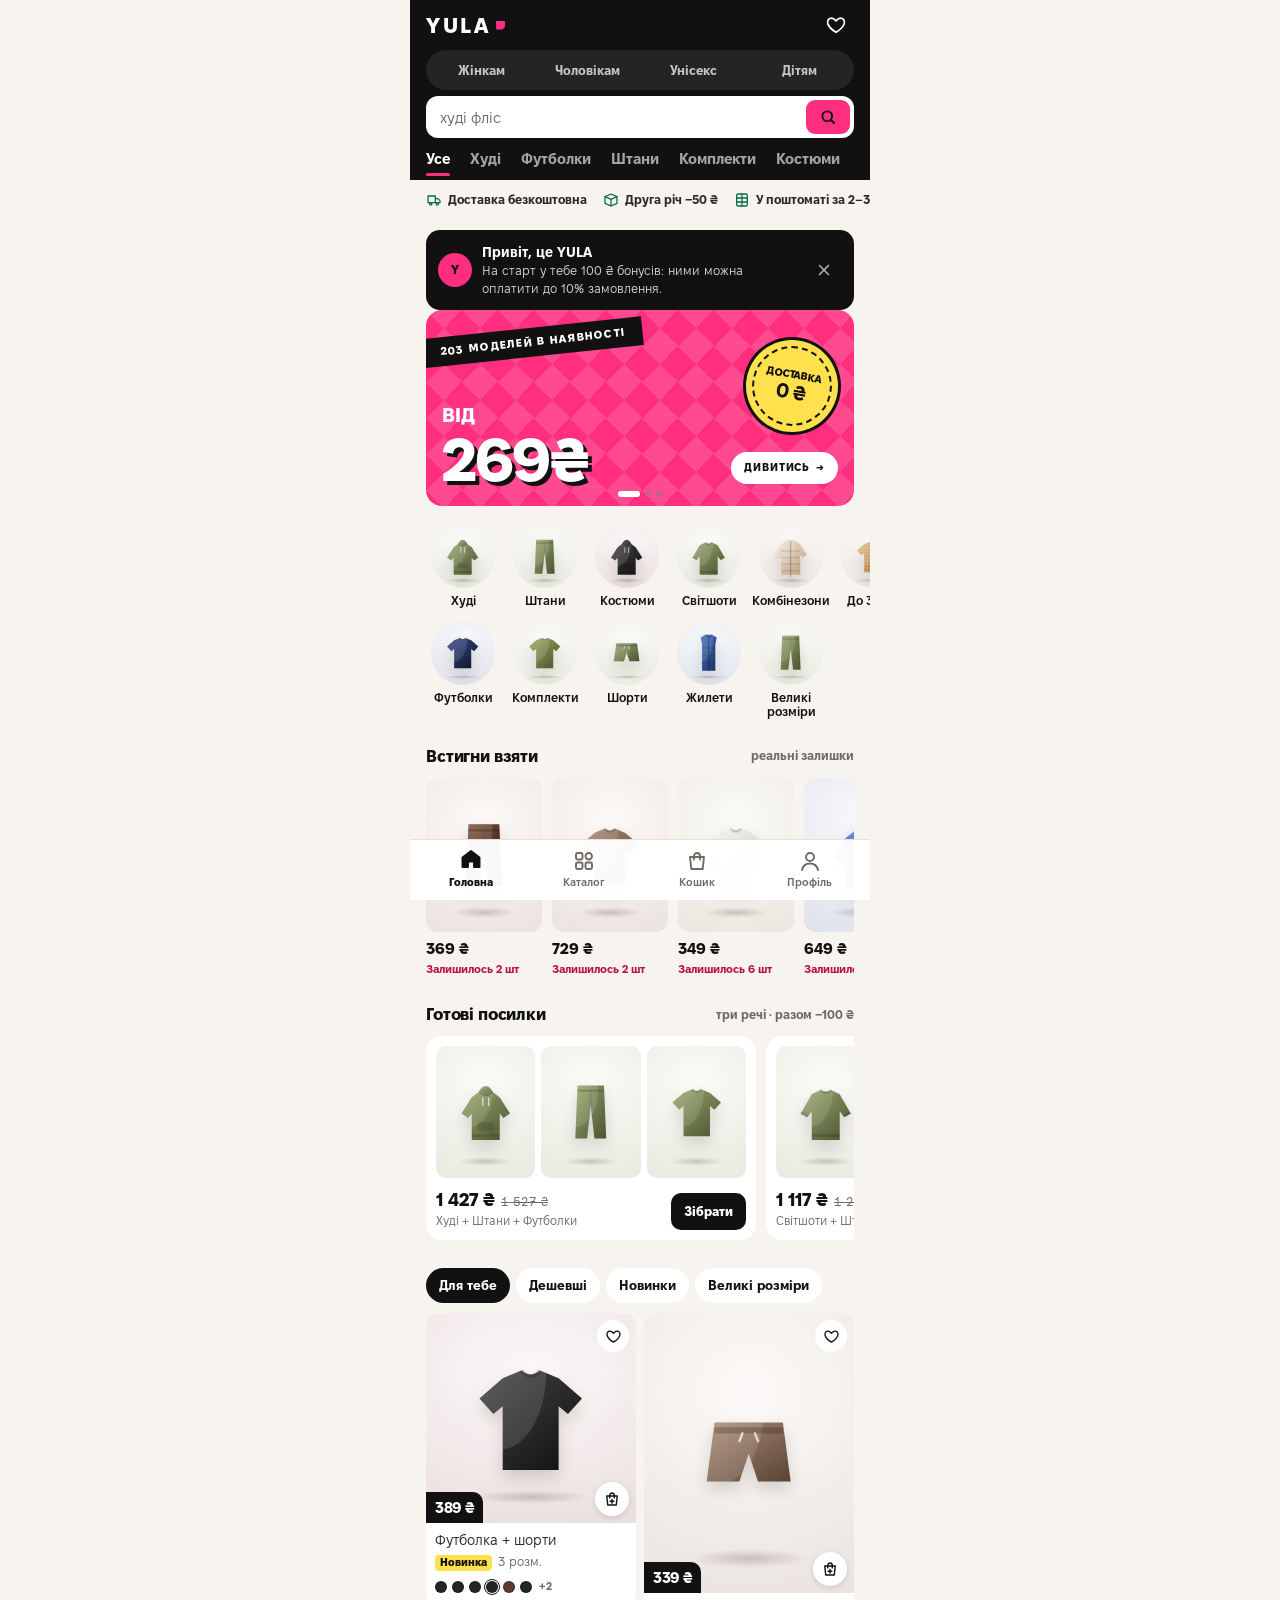
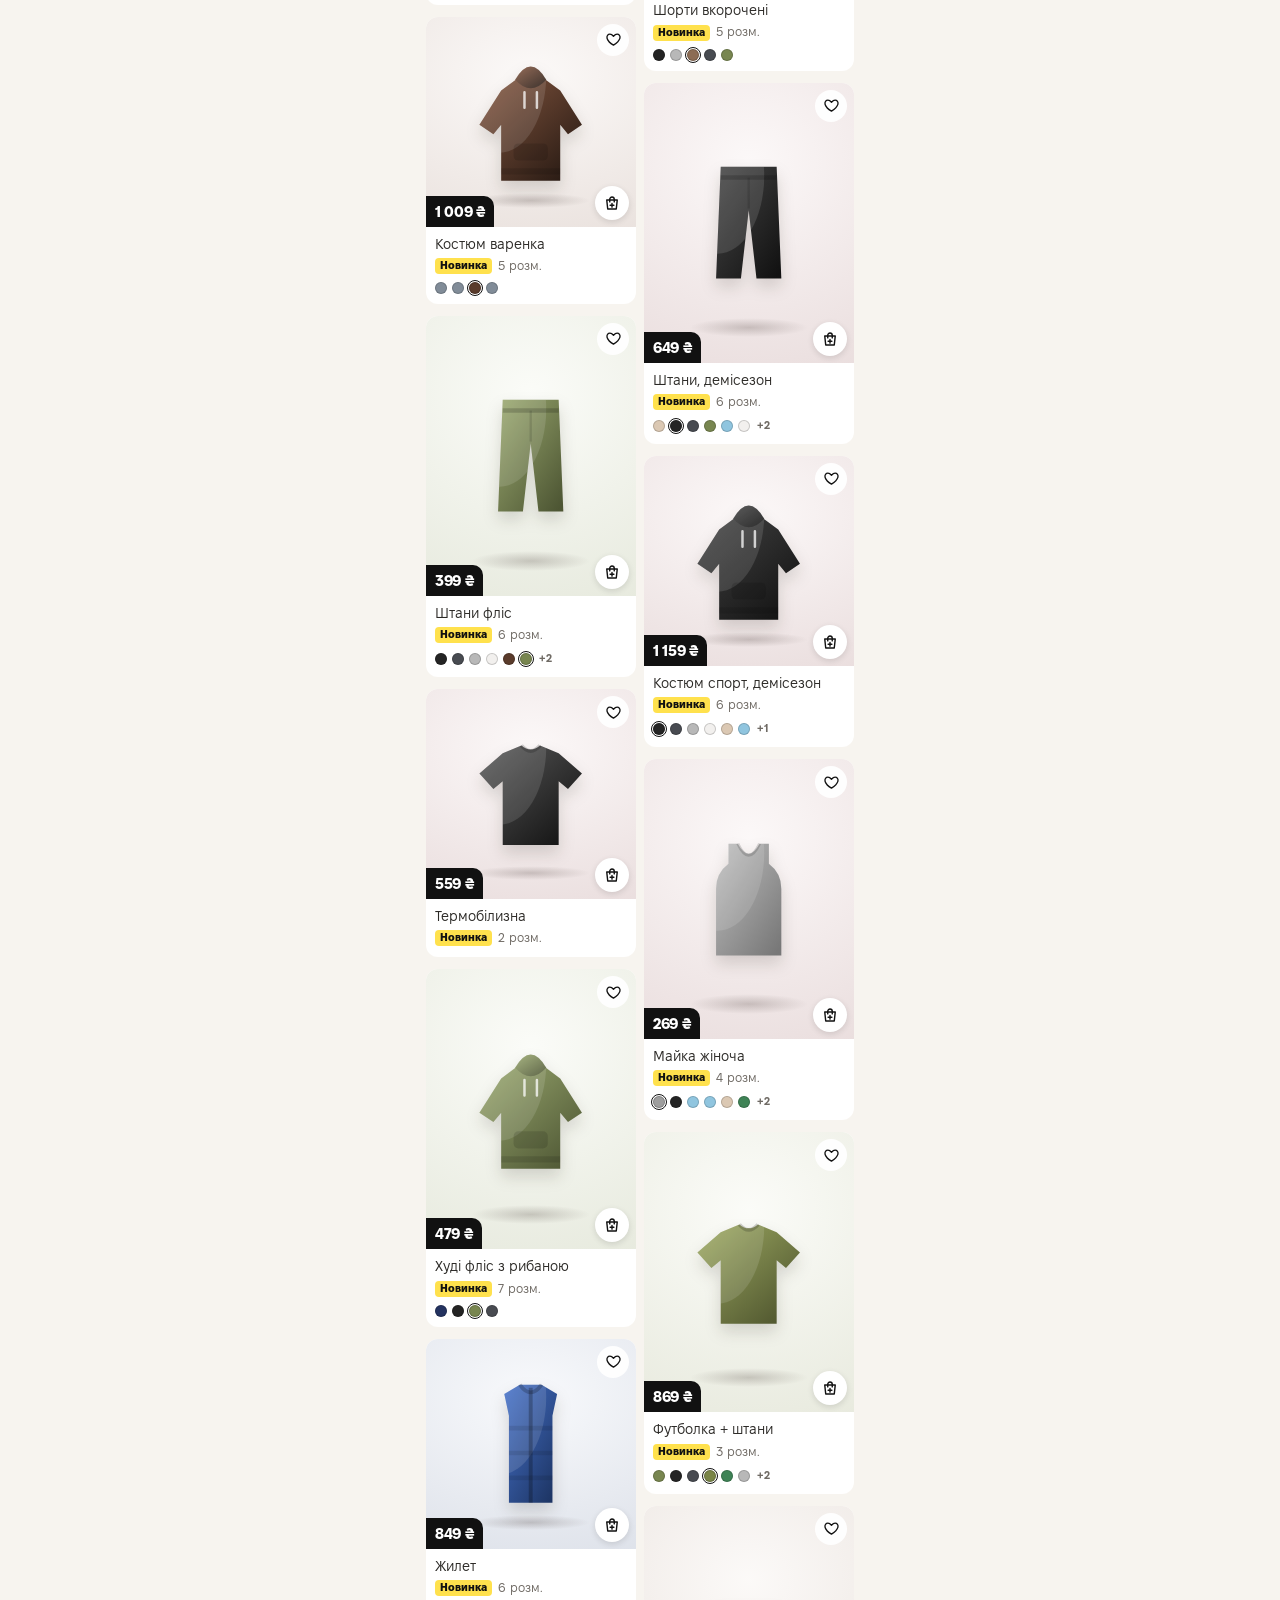
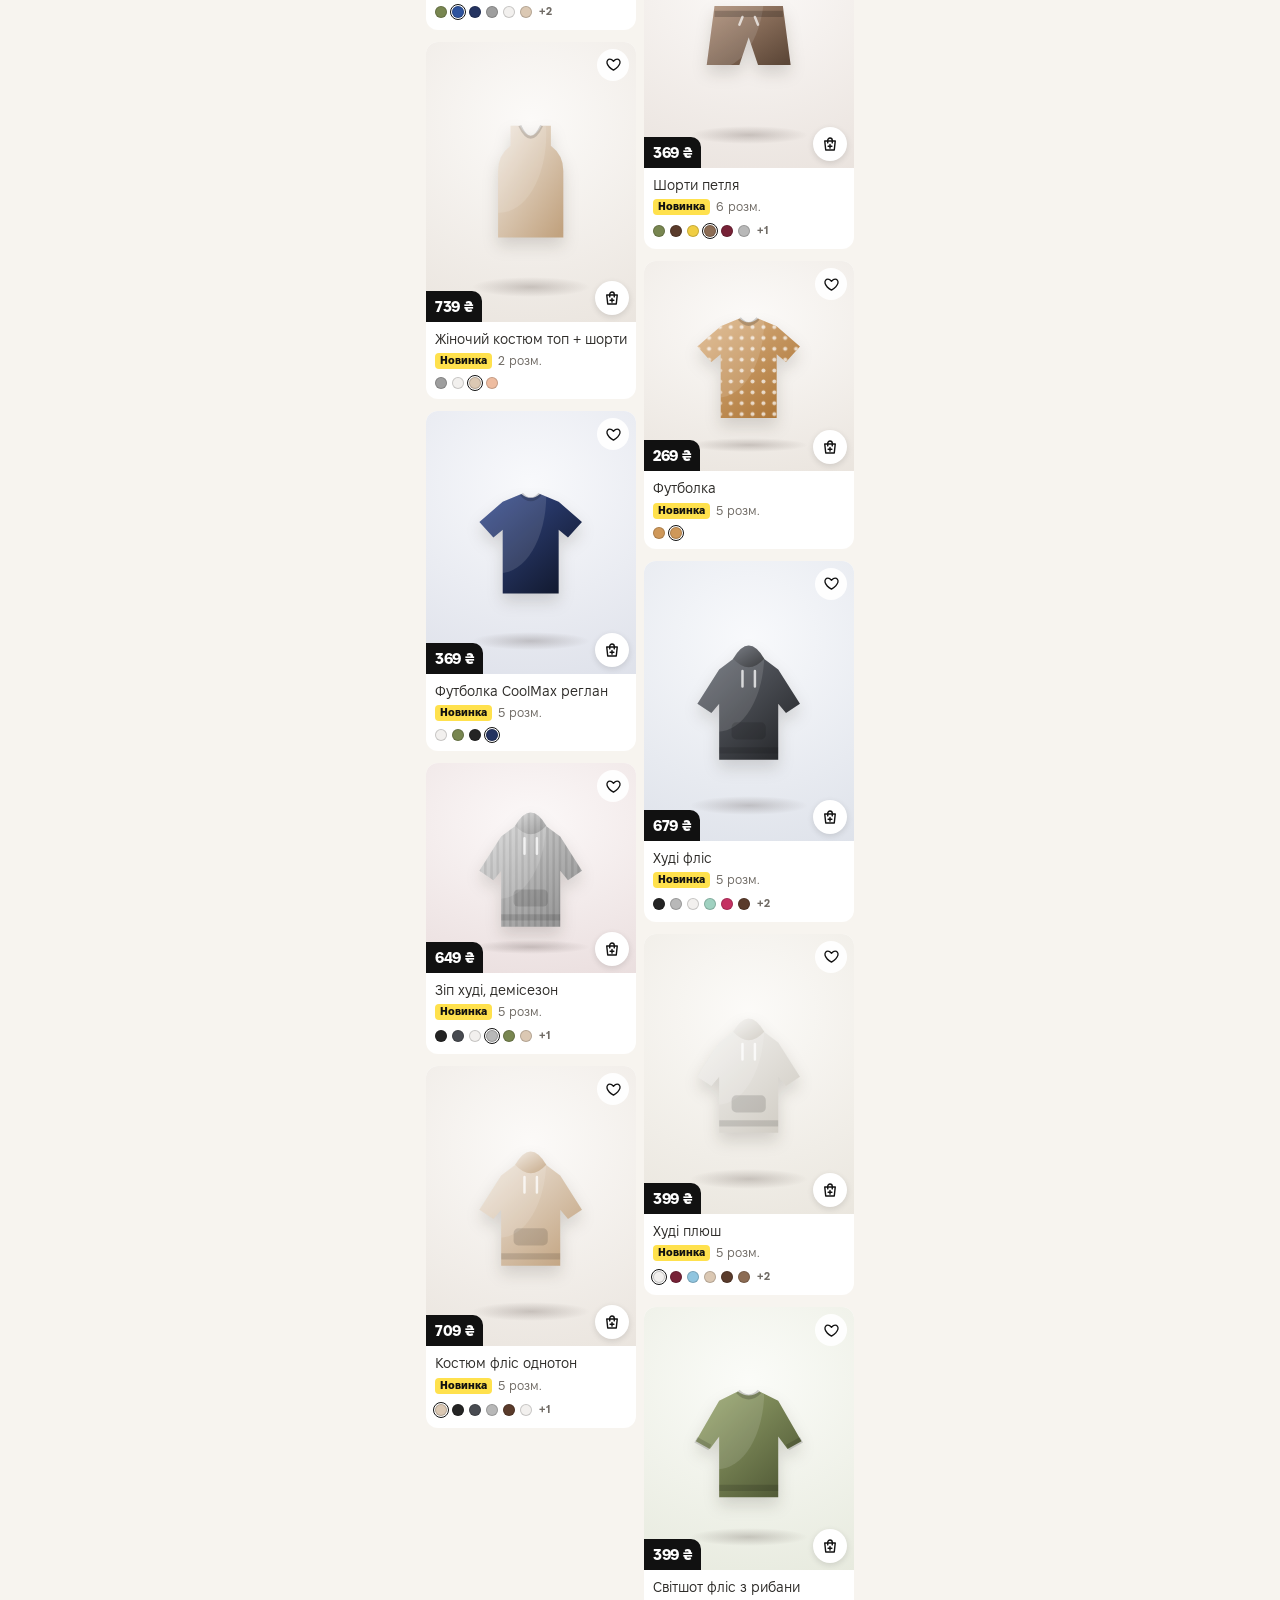
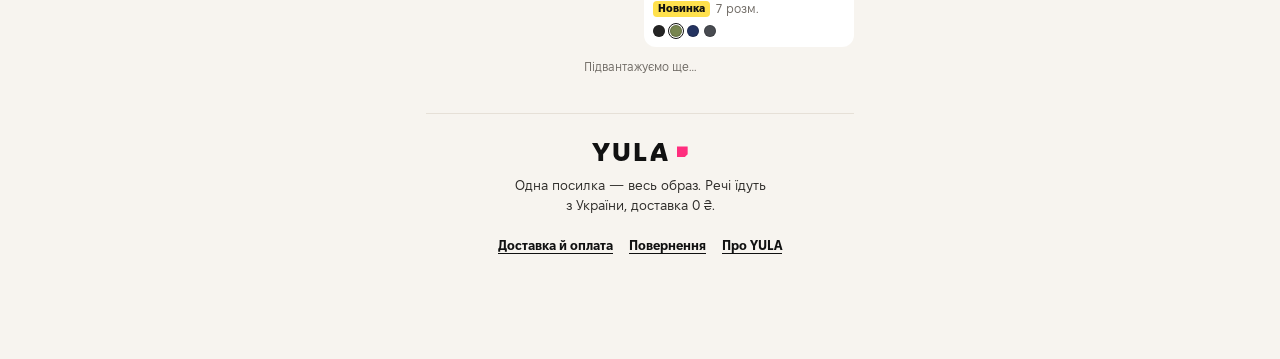
==== commit 57e70bb3: "Add a unisex section and give the audience switch its own row Co-Authored-By: Claude Opus 5.5 <norep" ====
--- a/index.html
+++ b/index.html
@@ -193,9 +193,9 @@
 .star{color:var(--ink);font-weight:700;display:inline-flex;gap:2px;align-items:center}
 .star svg{width:12px;height:12px;fill:var(--ink)}
 .newb{font-weight:800;color:var(--ink);background:var(--butter);border-radius:4px;padding:0 5px;font-size:11px}
-.who{display:flex;gap:2px;margin-left:4px;min-width:0;overflow-x:auto;scrollbar-width:none}
+.who{display:grid;grid-auto-flow:column;grid-auto-columns:1fr;gap:2px;margin:8px 0 2px;background:rgba(255,255,255,.08);border-radius:999px;padding:3px}
 .who::-webkit-scrollbar{display:none}
-.who button{flex:none;padding:6px 8px;border-radius:999px;font-weight:700;font-size:13px;color:rgba(255,255,255,.74);min-height:34px;transition:background .2s,color .2s}
+.who button{min-width:0;padding:6px 4px;white-space:nowrap;text-align:center;border-radius:999px;font-weight:700;font-size:13px;color:rgba(255,255,255,.74);min-height:34px;transition:background .2s,color .2s}
 .who button[aria-selected="true"]{background:#fff;color:var(--ink)}
 .gh{margin:20px 0 10px;font-size:15px;font-weight:800}
 .cc small{color:var(--muted);font-weight:600;font-size:11.5px;margin-top:-3px}
@@ -571,9 +571,10 @@
 <div class="app">
   <header class="hdr gut" id="hdr">
     <div class="r1">
-      <div class="mark">YULA<b></b></div><div class="who" id="who" role="tablist" aria-label="Для кого"></div><span class="sp"></span>
+      <div class="mark">YULA<b></b></div><span class="sp"></span>
       <button class="hb" type="button" data-go="likes" aria-label="Обране"><svg class="i" viewBox="0 0 24 24"><path d="M12 20s-7.5-4.6-9-9.5C2 7 4.2 4.5 7 4.5c2 0 3.4 1.2 5 3 1.6-1.8 3-3 5-3 2.8 0 5 2.5 4 6C19.5 15.4 12 20 12 20z"/></svg></button>
     </div>
+    <div class="who" id="who" role="tablist" aria-label="Для кого"></div>
     <div class="r2">
       <label class="pill" id="pill" for="q">
         <input id="q" type="search" autocomplete="off" aria-label="Пошук товарів">
@@ -698,10 +699,10 @@
   return top?{name:top[0].pn||"Акція",end:top[0].pe,pct:Math.max(...top.map(p=>Math.round((1-p.p/p.o)*100))),n:top.length}:null})();
 const dmy=t=>new Date(t).toLocaleDateString("uk-UA",{day:"numeric",month:"long"});
 const leftTxt=end=>{const t=Math.max(0,Math.floor((end-Date.now())/1000)),d=Math.floor(t/86400),h=Math.floor(t%86400/3600),m=Math.floor(t%3600/60);return d?`${d} дн ${h} год`:`${h} год ${m} хв`};
-function match(p,cat){if(!cat||cat==="all")return true;if(cat==="women")return p.c==="women"||p.c==="uni";if(cat==="men")return p.c==="men"||p.c==="uni";if(cat==="kids")return p.c==="kids";if(cat==="cheap")return p.p<=300;if(cat==="sale")return !!p.o;if(cat==="big")return Object.keys(p.sz).some(s=>/3XL|4XL|XL-XXL/.test(s)&&p.sz[s]>0);if(cat.startsWith("sub:"))return p.sub===cat.slice(4);return true}
+function match(p,cat){if(!cat||cat==="all")return true;if(cat==="women")return p.c==="women"||p.c==="uni";if(cat==="men")return p.c==="men"||p.c==="uni";if(cat==="kids")return p.c==="kids";if(cat==="uni")return p.c==="uni";if(cat==="cheap")return p.p<=300;if(cat==="sale")return !!p.o;if(cat==="big")return Object.keys(p.sz).some(s=>/3XL|4XL|XL-XXL/.test(s)&&p.sz[s]>0);if(cat.startsWith("sub:"))return p.sub===cat.slice(4);return true}
 const best=(cat,n=1)=>P.filter(p=>match(p,cat)&&p.tot>0).sort((a,b)=>b.tot-a.tot).slice(0,n);
-const WHO=[["women","Жінкам"],["men","Чоловікам"],["kids","Дітям"]].filter(([k])=>k!=="kids"||P.some(p=>p.c==="kids"&&p.tot>0));
-const WHON={all:"Усе",women:"Жінкам",men:"Чоловікам",kids:"Дітям"};
+const WHO=[["women","Жінкам"],["men","Чоловікам"],["uni","Унісекс"],["kids","Дітям"]].filter(([k])=>!["kids","uni"].includes(k)||P.some(p=>p.c===k&&p.tot>0));
+const WHON={all:"Усе",women:"Жінкам",men:"Чоловікам",uni:"Унісекс",kids:"Дітям"};
 const subsFor=who=>{const c=countBy(P.filter(p=>p.tot>0&&match(p,who)),p=>p.sub);return Object.keys(c).filter(x=>x!=="Інше").sort((a,b)=>c[b]-c[a]||a.localeCompare(b,"uk")).concat(c["Інше"]?["Інше"]:[])};
 const bestW=(cat,who,n=1)=>P.filter(p=>match(p,cat)&&match(p,who)&&p.tot>0).sort((a,b)=>b.tot-a.tot).slice(0,n);
 const circ=()=>[...subsFor(S.who).slice(0,9).map(x=>[x.replace(" та зіпки",""),"sub:"+x,bestW("sub:"+x,S.who)[0]?.i]),["Великі розміри","big",bestW("big",S.who)[0]?.i],["До 300 ₴","cheap",bestW("cheap",S.who)[0]?.i]].filter(x=>x[2]!=null);
@@ -950,7 +951,7 @@
       ${S.my.wear?`<button class="fch" type="button" data-fs="mine" aria-pressed="${!!L.mine}">Є мій розмір (${S.my.wear})</button>`:`<button class="fch" type="button" data-sizepick="wear">Вказати мій розмір</button>`}
       <button class="fch" type="button" data-fs="big" aria-pressed="${!!L.big}">Великі розміри</button>
     </div>
-    ${L.who&&L.who!=="all"?`<p class="scope">Показуємо «${WHON[L.who]}»${L.who!=="kids"?" та унісекс":""}. <button type="button" data-lwho="all">Показати все</button></p>`:""}
+    ${L.who&&L.who!=="all"?`<p class="scope">Показуємо «${WHON[L.who]}»${L.who==="women"||L.who==="men"?" та унісекс":""}. <button type="button" data-lwho="all">Показати все</button></p>`:""}
     ${items.length?`<div class="mas">${items.map(card).join("")}</div>`:narrowed?`<div class="empty"><div class="bigi">0</div><p>За такими фільтрами нічого немає</p><button class="btn sm" type="button" data-freset>Скинути фільтри</button></div>`:`<div class="empty"><div class="bigi">0</div><p>Нічого не знайшли.<br>Спробуй «худі» чи «костюм».</p><div class="fchips" style="justify-content:center;flex-wrap:wrap">${POP.map(w=>`<button class="fch" type="button" data-q="${w}">${w}</button>`).join("")}</div></div>`}
   </section>`;
 }
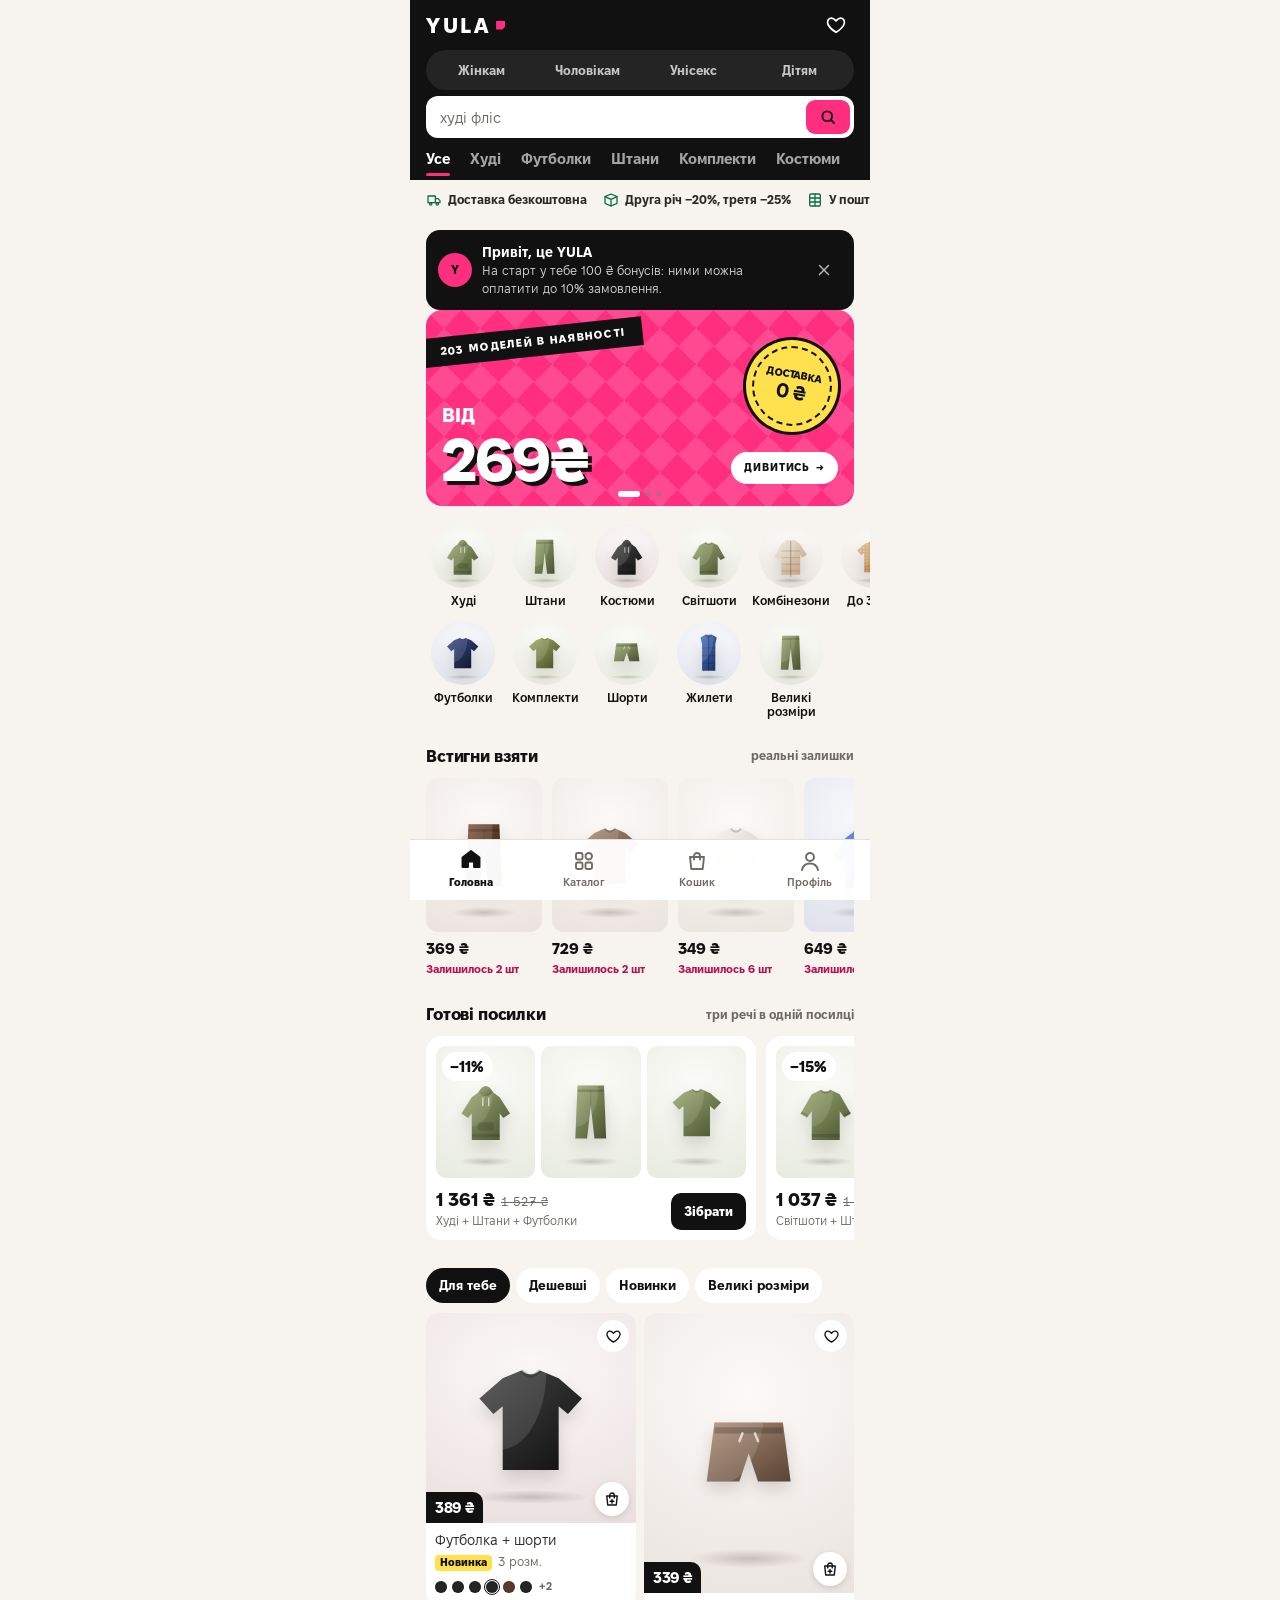
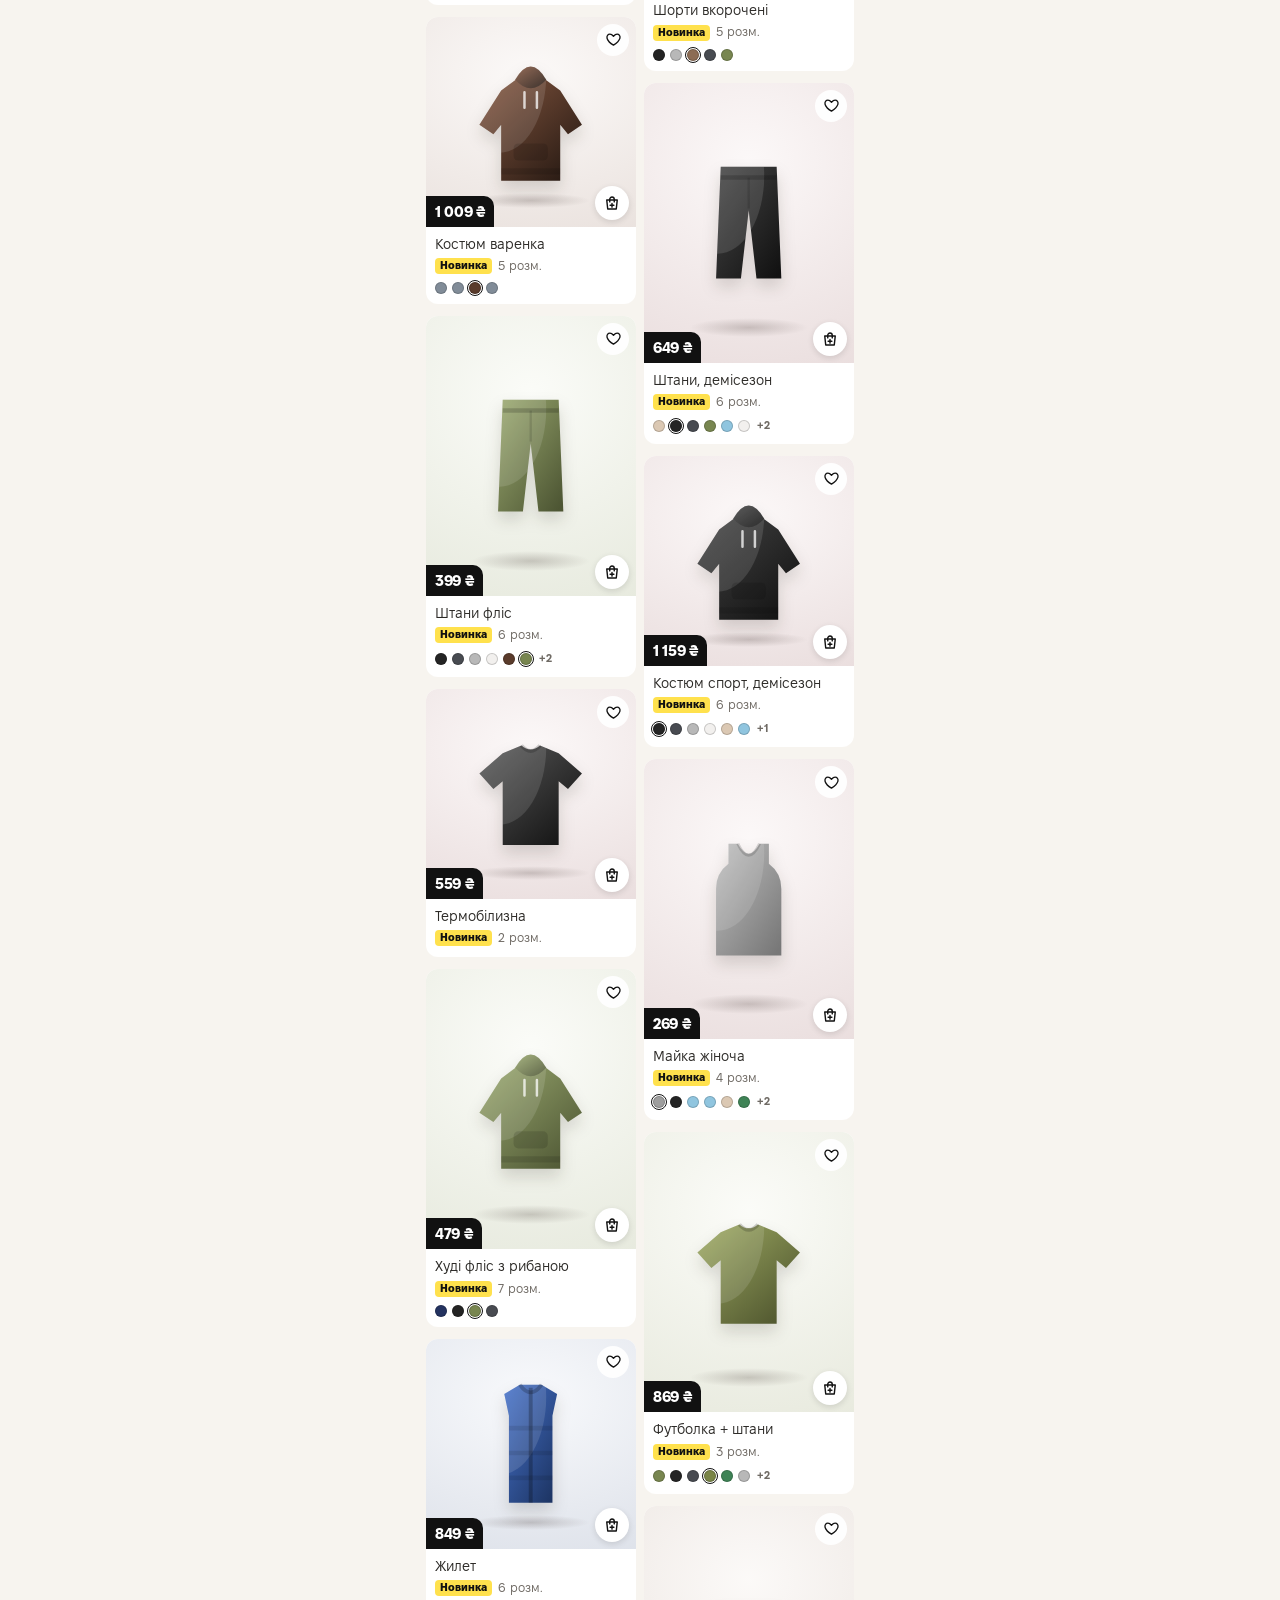
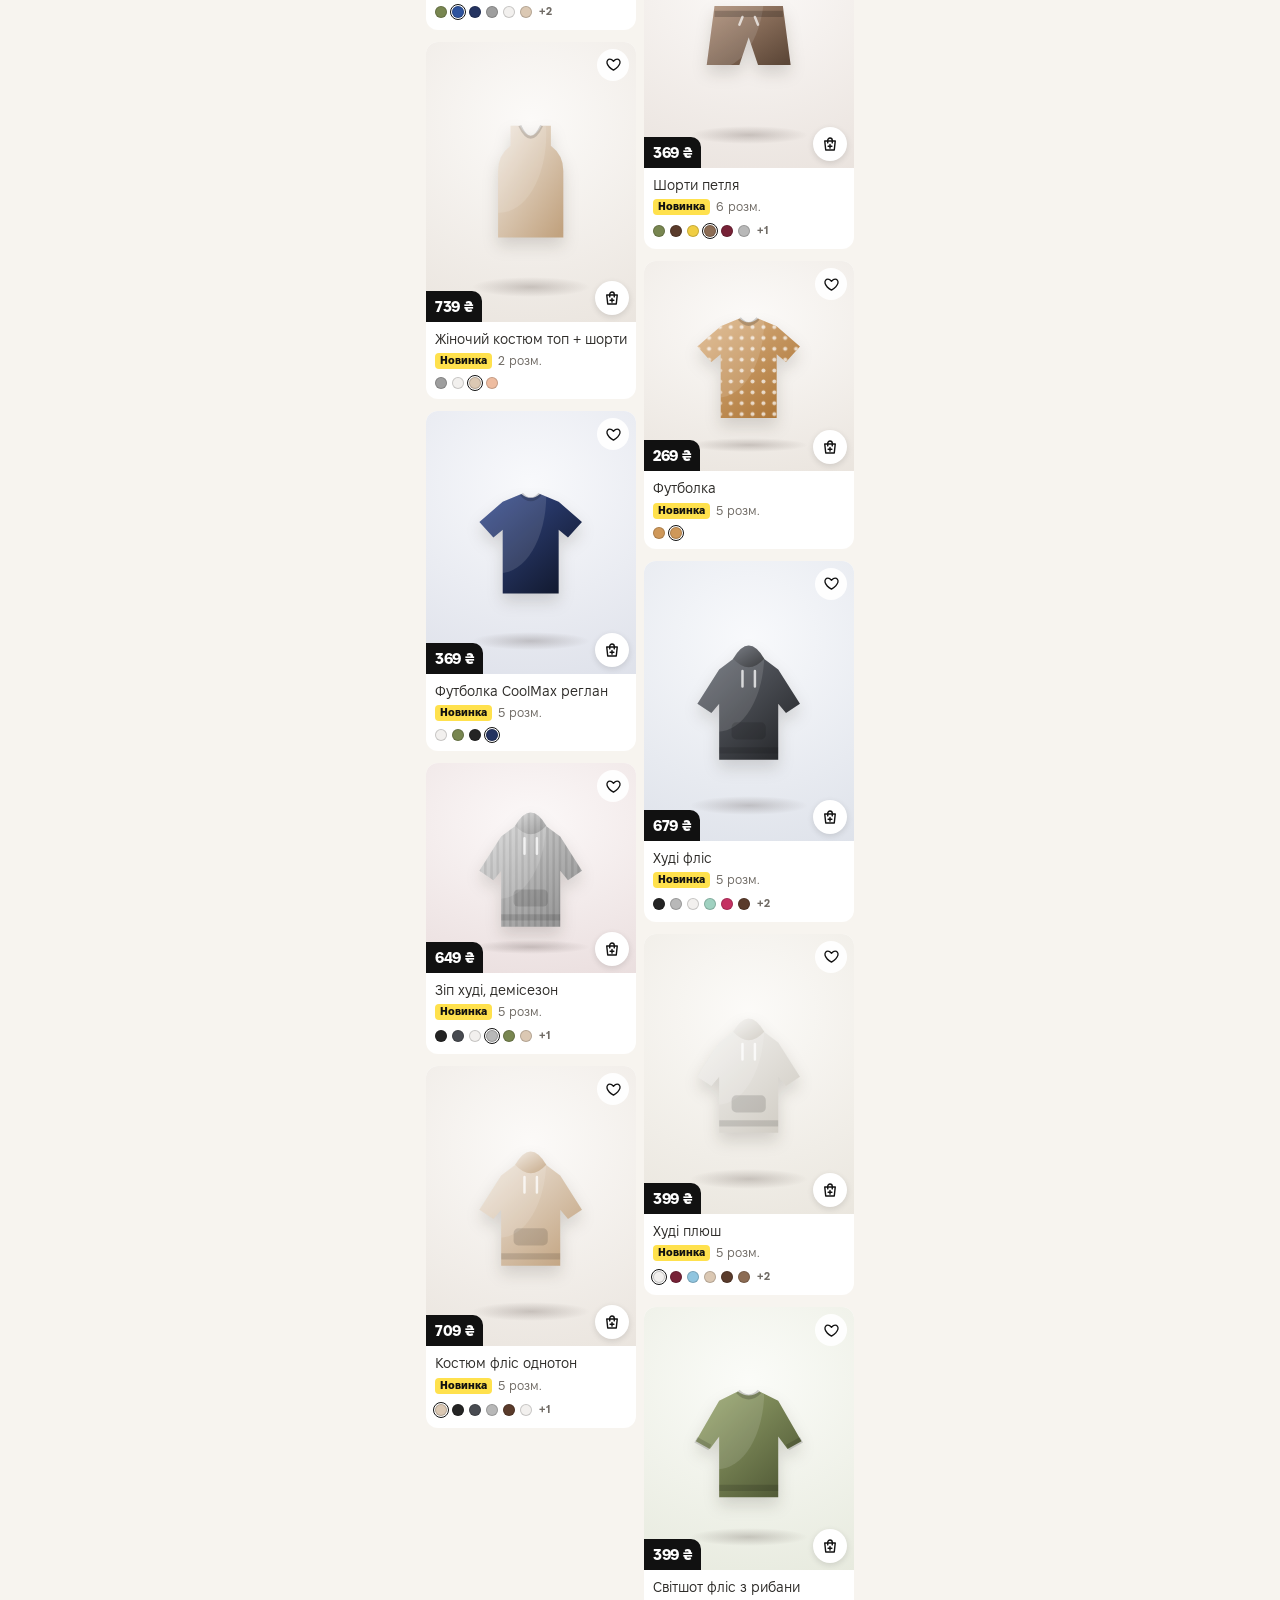
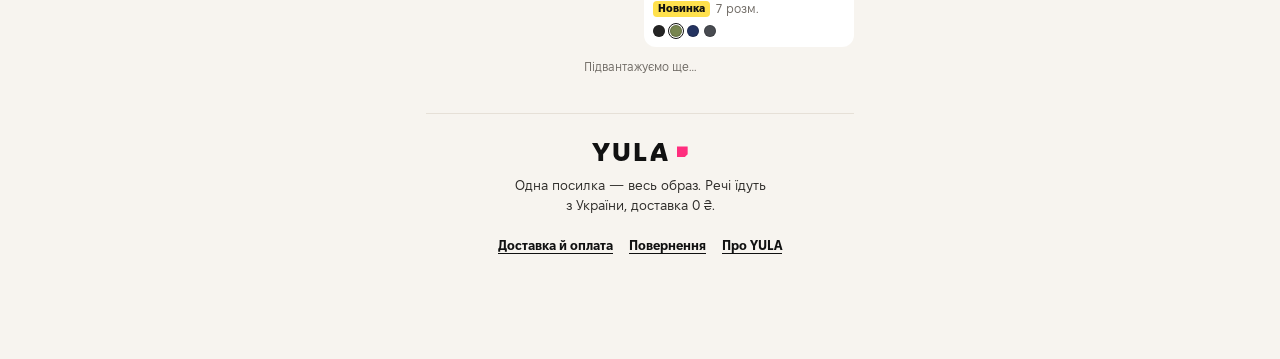
==== commit d11fba47: "Replace the flat parcel discount with percent tiers Every next item in the same parcel gets a bigger" ====
--- a/index.html
+++ b/index.html
@@ -231,6 +231,20 @@
 .cdots i{width:12px;height:12px;border-radius:50%;box-shadow:inset 0 0 0 1px rgba(0,0,0,.18)}
 .cdots i.on{outline:1.5px solid var(--ink);outline-offset:1.5px}
 .cdots small{font-size:11px;color:var(--muted);font-weight:700;margin-left:2px}
+.xoff{display:inline-block;background:var(--pink);color:var(--ink);font:900 12px var(--f-d);border-radius:6px;padding:2px 6px;letter-spacing:.01em}
+.fc{position:relative}
+.fc>.xoff{position:absolute;left:6px;top:6px;z-index:2;font-size:13px;padding:3px 7px}
+.xoff.in{font-size:11px;padding:1px 5px;vertical-align:1px}
+.set{position:relative}
+.xoff.set{position:absolute;left:16px;top:16px;font-size:15px;padding:4px 8px}
+.xbig{display:flex;gap:10px;align-items:center;margin-top:8px;background:var(--pink);color:var(--ink);border-radius:12px;padding:10px 12px}
+.xbig svg.i{width:22px;height:22px;flex:none}
+.xbig b{display:block;font:900 15px var(--f-d)}
+.xbig s{font:600 12.5px var(--f-b);opacity:.7;margin:0 4px}
+.xbig small{display:block;font-size:12px;font-weight:600}
+.slide h3.tiers{display:grid;gap:2px;line-height:.92}
+.slide h3.tiers span{display:block}
+.slide h3.tiers small{display:block;font:800 11px var(--f-b);letter-spacing:.12em;opacity:.75;margin-bottom:1px}
 .ya{width:34px;height:34px;border-radius:50%;background:var(--pink);color:var(--ink);display:grid;place-items:center;font:900 12px var(--f-d);flex:none}
 .hello{display:flex;gap:10px;align-items:center;background:var(--ink);color:#fff;border-radius:14px;padding:12px;margin-top:10px}
 .hello b{display:block;font-size:14px}
@@ -667,10 +681,15 @@
 const tile=(p,h,st="")=>`<div class="tile" style="--h:${h??p.h};${st}">${art(p,h)}${h==null||h===p.h?img(p):""}</div>`;
 
 /* ===== catalog from supplier feed ===== */
-const CAT={"items":[{"n":"Футболка + шорти хакі, чорний","raw":"ФУТБОЛКА+ШОРТИ хакі + чорний","s":"tee","sub":"Комплекти","c":"men","h":0,"sat":0,"l":14,"pat":"","p":339,"sz":{"XS-S":17,"M-L":2,"XL-XXL":2},"pics":2,"ph":["586801129468f4303c35.jpg","3f30959d34b70df9bb2a.jpg"],"mat":null,"code":"FSHK08","o":389,"pe":1795816799000,"pn":"Ціни відкриття"},{"n":"Футболка + шорти білий, чорний","raw":"ФУТБОЛКА+ШОРТИ білий + чорний","s":"tee","sub":"Комплекти","c":"men","h":0,"sat":0,"l":14,"pat":"","p":339,"sz":{"XS-S":6,"M-L":4,"XL-XXL":3},"pics":2,"ph":["99a24a3954b10f927712.jpg","762395db6e4108d3ede7.jpg"],"mat":null,"code":"FSHK07","o":389,"pe":1795816799000,"pn":"Ціни відкриття"},{"n":"Футболка + шорти графит, чорний","raw":"ФУТБОЛКА+ШОРТИ графит + чорний","s":"tee","sub":"Комплекти","c":"men","h":0,"sat":0,"l":14,"pat":"","p":339,"sz":{"XS-S":8,"M-L":1,"XL-XXL":1},"pics":2,"ph":["fa2270cdc9e29fa320e7.jpg","66cbba378d819703af8a.jpg"],"mat":null,"code":"FSHK06","o":389,"pe":1795816799000,"pn":"Ціни відкриття"},{"n":"Футболка + шорти меланж, чорний","raw":"ФУТБОЛКА+ШОРТИ меланж + чорний","s":"tee","sub":"Комплекти","c":"men","h":0,"sat":0,"l":14,"pat":"","p":339,"sz":{"XS-S":23,"M-L":15,"XL-XXL":30},"pics":2,"ph":["4e3e403acfac71e79bf2.jpg","05d1abd75c220fa541c1.jpg"],"mat":null,"code":"FSHK05","o":389,"pe":1795816799000,"pn":"Ціни відкриття"},{"n":"Футболка + шорти + чорний, шоколад","raw":"ФУТБОЛКА+ШОРТИ шоколад + чорний","s":"tee","sub":"Комплекти","c":"men","h":20,"sat":35,"l":26,"pat":"","p":339,"sz":{"XS-S":8,"M-L":1,"XL-XXL":10},"pics":2,"ph":["5c0a22f18c85072b49fe.jpg","9fd97a6b1f8c7324d8cc.jpg"],"mat":null,"code":"FSHK03","o":389,"pe":1795816799000,"pn":"Ціни відкриття"},{"n":"Футболка + шорти беж, чорний","raw":"ФУТБОЛКА+ШОРТИ беж+чорний","s":"tee","sub":"Комплекти","c":"men","h":0,"sat":0,"l":14,"pat":"","p":339,"sz":{"XS-S":4,"M-L":4,"XL-XXL":5},"pics":2,"ph":["3d42be3caf32854390a7.jpg","60ceeb65420e31f62d4d.jpg"],"mat":null,"code":"FSHK02","o":389,"pe":1795816799000,"pn":"Ціни відкриття"},{"n":"Футболка + шорти + чорний, зелений","raw":"ФУТБОЛКА+ШОРТИ зелений+чорний","s":"tee","sub":"Комплекти","c":"men","h":140,"sat":35,"l":38,"pat":"","p":339,"sz":{"XS-S":11,"M-L":12,"XL-XXL":14},"pics":2,"ph":["22b4b60d383c39bdbce1.jpg","9084d9a27d81e24291ae.jpg"],"mat":null,"code":"FSHK01","o":389,"pe":1795816799000,"pn":"Ціни відкриття"},{"n":"Костюм чорний, варенка","raw":"Костюм варенка ЧОРНИЙ-30%🔥📢","s":"hoodie","sub":"Костюми","c":"men","h":210,"sat":10,"l":55,"pat":"dot","p":859,"sz":{"S":1,"L":4,"XL":4},"pics":3,"ph":["15af9f87d0644370d409.jpg","1c6684428762a523d204.png","86d983774a57a812001a.jpg"],"mat":"Варена бавовна","code":"KVF04","o":1009,"pe":1795816799000,"pn":"Ціни відкриття"},{"n":"Костюм сірий, варенка","raw":"Костюм варенка СІРИЙ -30%🔥📢","s":"hoodie","sub":"Костюми","c":"men","h":210,"sat":10,"l":55,"pat":"dot","p":859,"sz":{"M":18,"L":20},"pics":3,"ph":["2d7cd387219991b82853.jpg","0735054a81b7d6980cd1.png","9a020d3bc0a386dec5f3.jpg"],"mat":"Варена бавовна","code":"KVF03","o":1009,"pe":1795816799000,"pn":"Ціни відкриття"},{"n":"Костюм варенка, шоколад","raw":"Костюм варенка ШОКОЛАД-30%🔥📢","s":"hoodie","sub":"Костюми","c":"men","h":20,"sat":35,"l":26,"pat":"","p":859,"sz":{"S":6,"M":13,"L":32,"XL":6,"XXL":2},"pics":3,"ph":["7f6b3b8c5ed81c973a28.jpg","d63a61b6389c56241d00.png","6a290e3bc02cf20c5bd5.jpg"],"mat":"Варена бавовна","code":"KVF02","o":1009,"pe":1795816799000,"pn":"Ціни відкриття"},{"n":"Костюм графіт, варенка","raw":"Костюм варенка ГРАФІТ -30%🔥📢","s":"hoodie","sub":"Костюми","c":"men","h":210,"sat":10,"l":55,"pat":"dot","p":859,"sz":{"S":9,"M":2,"L":7},"pics":3,"ph":["31c31d7e72d9899cc626.jpg","b4dadfe3d3a3a3abe49c.png","13436657479de423d25e.jpg"],"mat":"Варена бавовна","code":"KVF01","o":1009,"pe":1795816799000,"pn":"Ціни відкриття"},{"n":"Штани фліс, чорний","raw":"Штани Фліс ЧОРНИЙ","s":"pants","sub":"Штани","c":"men","h":0,"sat":0,"l":14,"pat":"","p":579,"sz":{"S":25,"M":21,"L":20,"XL":15,"XXL":22,"3XL":25},"pics":2,"ph":["b4269e6806c63f48b319.jpg","9350190ab71357d8bff9.jpg"],"mat":"Фліс, тепла начісна тканина","code":"SHF05","o":679,"pe":1795816799000,"pn":"Ціни відкриття"},{"n":"Штани фліс, графіт","raw":"Штани Фліс ГРАФІТ","s":"pants","sub":"Штани","c":"men","h":220,"sat":6,"l":30,"pat":"","p":579,"sz":{"S":13,"M":23,"L":17,"XL":19,"XXL":21,"3XL":14},"pics":2,"ph":["947d75ea8344d03edf9f.jpg","b7edec646e27203903d3.jpg"],"mat":"Фліс, тепла начісна тканина","code":"SHF04","o":679,"pe":1795816799000,"pn":"Ціни відкриття"},{"n":"Штани фліс, меланж","raw":"Штани Фліс МЕЛАНЖ","s":"pants","sub":"Штани","c":"men","h":0,"sat":0,"l":72,"pat":"rib","p":579,"sz":{"S":7,"L":3,"XL":11,"XXL":42,"3XL":23},"pics":2,"ph":["142164111018acf8da5c.jpg","9b61584a0264dc7fbb7b.jpg"],"mat":"Фліс, тепла начісна тканина","code":"SHF03","o":679,"pe":1795816799000,"pn":"Ціни відкриття"},{"n":"Штани фліс, білий","raw":"Штани Фліс БІЛИЙ","s":"pants","sub":"Штани","c":"men","h":40,"sat":12,"l":94,"pat":"","p":579,"sz":{"S":18,"M":17,"L":17,"XL":11,"XXL":23,"3XL":8},"pics":2,"ph":["422df1957370519b54ce.jpg","defcfae8bcfb587ce45e.jpg"],"mat":"Фліс, тепла начісна тканина","code":"SHF01","o":679,"pe":1795816799000,"pn":"Ціни відкриття"},{"n":"Термобілизна","raw":"Термобілизна","s":"tee","sub":"Термобілизна","c":"men","h":0,"sat":0,"l":22,"pat":"","p":479,"sz":{"XL":10,"XXL":14},"pics":2,"ph":["ef55168762fabfb11d03.jpg","758a81e2bc156edc9acd.png"],"mat":"Термотканина","code":"TER01","o":559,"pe":1795816799000,"pn":"Ціни відкриття"},{"n":"Худі фліс з рибаною, темно-синій","raw":"Худі Фліс з рибаною ТЕМНО-СИНІЙ -35%🔥📢","s":"hoodie","sub":"Худі та зіпки","c":"men","h":225,"sat":45,"l":26,"pat":"","p":409,"sz":{"S":2,"M":20,"L":15,"XL":24},"pics":2,"ph":["92b222ca0d201ccc2a5f.jpg","7fea8b55f12c91d36a4b.jpg"],"mat":"Фліс з рибаною","code":"FHR04","o":479,"pe":1795816799000,"pn":"Ціни відкриття"},{"n":"Худі фліс з рибаною, чорний","raw":"Худі Фліс з рибаною ЧОРНИЙ-35%🔥📢","s":"hoodie","sub":"Худі та зіпки","c":"men","h":0,"sat":0,"l":14,"pat":"","p":409,"sz":{"S":27,"M":57,"L":62,"XL":90,"XXL":17,"3XL":3,"4XL":2},"pics":2,"ph":["c156137866910134e142.jpg","0947ccf3889f8a0dc450.jpg"],"mat":"Фліс з рибаною","code":"FHR03","o":479,"pe":1795816799000,"pn":"Ціни відкриття"},{"n":"Худі фліс з рибаною, хакі","raw":"Худі Фліс з рибаною ХАКІ-35%🔥📢","s":"hoodie","sub":"Худі та зіпки","c":"men","h":75,"sat":25,"l":42,"pat":"","p":409,"sz":{"S":34,"M":92,"L":98,"XL":117,"XXL":15,"3XL":7,"4XL":5},"pics":2,"ph":["1bebd991cc6065b43bd3.jpg","8fbd6ec0d69084ec7970.jpg"],"mat":"Фліс з рибаною","code":"FHR02","o":479,"pe":1795816799000,"pn":"Ціни відкриття"},{"n":"Худі фліс з рибаною, графіт","raw":"Худі Фліс з рибаною ГРАФІТ-35%🔥📢","s":"hoodie","sub":"Худі та зіпки","c":"men","h":220,"sat":6,"l":30,"pat":"","p":409,"sz":{"S":11,"M":28,"L":25,"XL":33,"XXL":3,"4XL":5},"pics":2,"ph":["c924b5dd1ee408f23ba6.jpg","16a12599b701c9a0c41c.jpg"],"mat":"Фліс з рибаною","code":"FHR01","o":479,"pe":1795816799000,"pn":"Ціни відкриття"},{"n":"Жилет, хакі","raw":"Жилет ХАКІ","s":"vest","sub":"Жилети","c":"men","h":75,"sat":25,"l":42,"pat":"","p":729,"sz":{"XS":6,"S":3,"L":2},"pics":2,"ph":["877ca51f6326faad60df.jpg","6eda34534b10713829f7.jpg"],"mat":null,"code":"G08","o":849,"pe":1795816799000,"pn":"Ціни відкриття"},{"n":"Жилет, синій","raw":"Жилет СИНІЙ","s":"vest","sub":"Жилети","c":"men","h":220,"sat":55,"l":40,"pat":"","p":729,"sz":{"XS":15,"S":12,"M":36,"L":16,"XL":14,"XXL":21},"pics":2,"ph":["7eed5d54859317414139.jpg","a2e59505cb0676872dc5.jpg"],"mat":null,"code":"G07","o":849,"pe":1795816799000,"pn":"Ціни відкриття"},{"n":"Жилет, темно-синій","raw":"Жилет ТЕМНО-СИНІЙ","s":"vest","sub":"Жилети","c":"men","h":225,"sat":45,"l":26,"pat":"","p":729,"sz":{"XS":12,"S":5,"M":9,"L":5,"XL":8,"XXL":4},"pics":2,"ph":["5d0c4094ed21dabf8c4a.jpg","91e169d8e61b468539c0.jpg"],"mat":null,"code":"G06","o":849,"pe":1795816799000,"pn":"Ціни відкриття"},{"n":"Жилет, сірий","raw":"Жилет СІРИЙ","s":"vest","sub":"Жилети","c":"men","h":0,"sat":0,"l":62,"pat":"","p":729,"sz":{"XS":10,"S":16,"M":2,"XL":4,"XXL":11},"pics":2,"ph":["61394514081906cf1d2e.jpg","8c2f69a83e75dc15b36b.jpg"],"mat":null,"code":"G05","o":849,"pe":1795816799000,"pn":"Ціни відкриття"},{"n":"Жилет, білий","raw":"Жилет БІЛИЙ","s":"vest","sub":"Жилети","c":"men","h":40,"sat":12,"l":94,"pat":"","p":729,"sz":{"XS":10,"M":1,"L":1,"XL":15,"XXL":33},"pics":2,"ph":["51b9eadf017a112a5c47.jpg","7871ba908b8112a8516f.jpg"],"mat":null,"code":"G04","o":849,"pe":1795816799000,"pn":"Ціни відкриття"},{"n":"Жилет, беж","raw":"Жилет БЕЖ","s":"vest","sub":"Жилети","c":"men","h":32,"sat":35,"l":78,"pat":"","p":729,"sz":{"XS":8,"L":13,"XL":8,"XXL":12},"pics":2,"ph":["7868e82ac5c8d305d053.jpg","13cb0884bef279713bd4.jpg"],"mat":null,"code":"G03","o":849,"pe":1795816799000,"pn":"Ціни відкриття"},{"n":"Жилет, графіт","raw":"Жилет ГРАФІТ","s":"vest","sub":"Жилети","c":"men","h":220,"sat":6,"l":30,"pat":"","p":729,"sz":{"XS":30,"S":24,"L":1,"XXL":1},"pics":2,"ph":["5b6a103c5a9e94b34270.jpg","6f4472ccf06993c28e11.jpg"],"mat":null,"code":"G01","o":849,"pe":1795816799000,"pn":"Ціни відкриття"},{"n":"Жилет, чорний","raw":"Жилет ЧОРНИЙ","s":"vest","sub":"Жилети","c":"men","h":0,"sat":0,"l":14,"pat":"","p":729,"sz":{"XS":22,"XL":3,"XXL":31},"pics":2,"ph":["e44c4e8c8f07ff26290b.jpg","c9d6d0c2461f22530e97.jpg"],"mat":null,"code":"G02","o":849,"pe":1795816799000,"pn":"Ціни відкриття"},{"n":"Жіночий костюм топ + шорти, сірий","raw":"жін костюм топ+шорти СІРИЙ","s":"tank","sub":"Комплекти","c":"women","h":0,"sat":0,"l":62,"pat":"","p":629,"sz":{"XS-S":12,"M-L":22},"pics":2,"ph":["efad1b28230a3d02d266.jpg","5739387cb5592c96f242.png"],"mat":null,"code":"KGL0001","o":739,"pe":1795816799000,"pn":"Ціни відкриття"},{"n":"Жіночий костюм топ + шорти, білий","raw":"жін костюм топ+шорти БІЛИЙ","s":"tank","sub":"Комплекти","c":"women","h":40,"sat":12,"l":94,"pat":"","p":629,"sz":{"XS-S":20,"M-L":19},"pics":2,"ph":["f5be5d7870f3d3dff221.jpg","0a949733abf26ef027de.png"],"mat":null,"code":"KGL0003","o":739,"pe":1795816799000,"pn":"Ціни відкриття"},{"n":"Жіночий костюм топ + шорти, беж","raw":"жін костюм топ+шорти БЕЖ","s":"tank","sub":"Комплекти","c":"women","h":32,"sat":35,"l":78,"pat":"","p":629,"sz":{"XS-S":24,"M-L":16},"pics":2,"ph":["51973a633adc40dfa2bc.jpg","065bb96b8b967f1ed9bb.png"],"mat":null,"code":"KGL0002","o":739,"pe":1795816799000,"pn":"Ціни відкриття"},{"n":"Жіночий костюм топ + шорти, персик","raw":"жін костюм топ+шорти ПЕРСИК","s":"tank","sub":"Комплекти","c":"women","h":22,"sat":70,"l":78,"pat":"","p":629,"sz":{"XS-S":12,"M-L":17},"pics":2,"ph":["9fc7cf00ad8838b73998.jpg","138db6a0a573d6f3081c.png"],"mat":null,"code":"KGL0004","o":739,"pe":1795816799000,"pn":"Ціни відкриття"},{"n":"Футболка CoolMax реглан, білий","raw":"Футболка CoolMax БІЛИЙ Реглан","s":"tee","sub":"Футболки","c":"men","h":40,"sat":12,"l":94,"pat":"","p":319,"sz":{"S":17,"M":33,"L":38,"XL":19,"XXL":15},"pics":3,"ph":["997a7ff6f2ff6b5f51ce.png","3e55b19469c04a4e022e.jpg","6736ff780c57defdb4aa.jpg"],"mat":"CoolMax (поліестер), швидко сохне","code":"FCM01","o":369,"pe":1795816799000,"pn":"Ціни відкриття"},{"n":"Футболка CoolMax реглан, хакі","raw":"Футболка CoolMax ХАКІ Реглан","s":"tee","sub":"Футболки","c":"men","h":75,"sat":25,"l":42,"pat":"","p":319,"sz":{"S":40,"M":75,"L":81,"XL":41,"XXL":38},"pics":3,"ph":["11124dc11d06a4b0b831.jpg","2dfdb7ddabe183128858.png","5f47278cca5b97928691.jpg"],"mat":"CoolMax (поліестер), швидко сохне","code":"FCM02","o":369,"pe":1795816799000,"pn":"Ціни відкриття"},{"n":"Футболка CoolMax реглан, чорний","raw":"Футболка CoolMax ЧОРНИЙ Реглан","s":"tee","sub":"Футболки","c":"men","h":0,"sat":0,"l":14,"pat":"","p":319,"sz":{"S":60,"M":118,"L":117,"XL":58,"XXL":56},"pics":3,"ph":["d3681382ceb9906d84b1.png","e0abf2e42a9efa2976a5.png","38a04375f7264026506f.jpg"],"mat":"CoolMax (поліестер), швидко сохне","code":"FCM03","o":369,"pe":1795816799000,"pn":"Ціни відкриття"},{"n":"Футболка CoolMax реглан, темно-синій","raw":"Футболка CoolMax ТЕМНО-СИНІЙ Реглан","s":"tee","sub":"Футболки","c":"men","h":225,"sat":45,"l":26,"pat":"","p":319,"sz":{"S":64,"M":125,"L":129,"XL":59,"XXL":61},"pics":3,"ph":["8187e896252840107a44.png","02f2acec62e07693e1d9.png","f72baa6a62ff2f6c99c3.jpg"],"mat":"CoolMax (поліестер), швидко сохне","code":"FCM04","o":369,"pe":1795816799000,"pn":"Ціни відкриття"},{"n":"Зіп худі, демісезон, чорний","raw":"демі зіп худі ЧОРНИЙ","s":"hoodie","sub":"Худі та зіпки","c":"men","h":0,"sat":0,"l":14,"pat":"","p":559,"sz":{"M":1,"XL":7,"XXL":14,"3XL":30},"pics":4,"ph":["f4a1db117ab9dafc1868.jpg","133adf358ac2c82bdf37.jpg","33196b968deacde2bbcd.jpg","00c1ca7b5a6c45e505c4.jpg"],"mat":null,"code":"ZHD01","o":649,"pe":1795816799000,"pn":"Ціни відкриття"},{"n":"Зіп худі, демісезон, графіт","raw":"демі зіп худі ГРАФІТ","s":"hoodie","sub":"Худі та зіпки","c":"men","h":220,"sat":6,"l":30,"pat":"","p":559,"sz":{"XXL":8,"3XL":15},"pics":4,"ph":["c8fd063489b006449669.jpg","0dacbf6eeba738131a73.jpg","cdd31305f00742ce7d8c.jpg","543ca19336c3e305840c.jpg"],"mat":null,"code":"ZHD02","o":649,"pe":1795816799000,"pn":"Ціни відкриття"},{"n":"Зіп худі, демісезон, білий","raw":"демі зіп худі БІЛИЙ","s":"hoodie","sub":"Худі та зіпки","c":"men","h":40,"sat":12,"l":94,"pat":"","p":559,"sz":{"L":5,"XL":12,"XXL":33,"3XL":24},"pics":4,"ph":["1b1aa9138d933ffc27d2.jpg","5541f9e5546913edd2fe.jpg","2cb535d51595f25300cf.jpg","f8449ec8b6bd58dae655.jpg"],"mat":null,"code":"ZHD04","o":649,"pe":1795816799000,"pn":"Ціни відкриття"},{"n":"Зіп худі, демісезон, меланж","raw":"демі зіп худі МЕЛАНЖ","s":"hoodie","sub":"Худі та зіпки","c":"men","h":0,"sat":0,"l":72,"pat":"rib","p":559,"sz":{"S":37,"L":17,"XL":28,"XXL":25,"3XL":10},"pics":4,"ph":["77fc33c80a8b5f9be0b7.jpg","8e36354383291b020f56.jpg","a664f12b7600715bff6c.jpg","2784abc78b0c5e2c036f.jpg"],"mat":null,"code":"ZHD05","o":649,"pe":1795816799000,"pn":"Ціни відкриття"},{"n":"Костюм фліс однотон, беж","raw":"Костюм Фліс однотон БЕЖ -45%🔥🔥🔥🔥🔥📢","s":"hoodie","sub":"Костюми","c":"men","h":32,"sat":35,"l":78,"pat":"","p":609,"sz":{"S":50,"M":9,"XL":1,"XXL":41,"3XL":13},"pics":3,"ph":["d4396cdea8291eb0df0d.jpg","17af322a4a19268ff1b9.png","11f4c5ba35f58d59d485.jpg"],"mat":"Фліс, тепла начісна тканина","code":"KFOD05","o":709,"pe":1795816799000,"pn":"Ціни відкриття"},{"n":"Шорти вкорочені, чорний","raw":"шорти вкорочені ЧОРНИЙ","s":"shorts","sub":"Шорти","c":"men","h":0,"sat":0,"l":14,"pat":"","p":339,"sz":{"S":28,"M":14,"L":9,"XL":18,"XXL":23},"pics":2,"ph":["7e994e3edef31382d205.jpg","98eec796b159be76ac19.png"],"mat":null,"code":"SHVKL4"},{"n":"Штани, демісезон, беж","raw":"демі штани БЕЖ -50%🔥📢","s":"pants","sub":"Штани","c":"men","h":32,"sat":35,"l":78,"pat":"","p":319,"sz":{"S":6,"M":11,"L":14,"XL":25,"XXL":57,"3XL":11},"pics":3,"ph":["0308f484f5f565e389a0.png","c3e590d96554a5d45341.jpg","cce10a073112c6e930a3.jpg"],"mat":null,"code":"SHD07","o":369,"pe":1795816799000,"pn":"Ціни відкриття"},{"n":"Штани фліс, шоколад","raw":"Штани Фліс ШОКОЛАД-45%🔥📢","s":"pants","sub":"Штани","c":"men","h":20,"sat":35,"l":26,"pat":"","p":339,"sz":{"S":113,"M":23,"XXL":2},"pics":2,"ph":["d726b347ac38cd0f31b4.jpg","915973eb9769379d5c1e.jpg"],"mat":"Фліс, тепла начісна тканина","code":"SHF02","o":399,"pe":1795816799000,"pn":"Ціни відкриття"},{"n":"Штани, демісезон, чорний","raw":"демі штани ЧОРНИЙ","s":"pants","sub":"Штани","c":"men","h":0,"sat":0,"l":14,"pat":"","p":559,"sz":{"S":40,"M":73,"L":96,"XL":48,"XXL":39,"3XL":54},"pics":4,"ph":["419d4eda0088145875e5.jpg","9db48dfa228edbc2b6ca.jpg","4674ca21b2ed9843ec1c.jpg","466a59407d9a147a5a6d.jpg"],"mat":null,"code":"SHD01","o":649,"pe":1795816799000,"pn":"Ціни відкриття"},{"n":"Костюм спорт, демісезон, чорний","raw":"демі костюм спорт ЧОРНИЙ","s":"hoodie","sub":"Костюми","c":"men","h":0,"sat":0,"l":14,"pat":"","p":989,"sz":{"S":36,"M":58,"L":58,"XL":50,"XXL":52,"3XL":53},"pics":6,"ph":["1f6f37b7467fd14ac613.jpg","e9e9c84af70730b1fbeb.jpg","b9079ad83a8461a7d888.jpg","3b9232b37dda26a5b24e.jpg","e9bd77c3bed7a488ed3c.jpg","78ea8828b5cc1de218d1.jpg"],"mat":null,"code":"SKD01","o":1159,"pe":1795816799000,"pn":"Ціни відкриття"},{"n":"Майка жіноча, сірий","raw":"Майка жіноча СІРИЙ","s":"tank","sub":"Майки","c":"women","h":0,"sat":0,"l":62,"pat":"","p":269,"sz":{"42":49,"44":50,"46":50,"48":49},"pics":2,"ph":["8d4c87e4e3168d15fc8b.jpg","f6aff0f2c125afddd2ee.png"],"mat":null,"code":"MGL09"},{"n":"Футболка + штани, хакі","raw":"Футболка+штани ХАКІ","s":"tee","sub":"Комплекти","c":"uni","h":75,"sat":25,"l":42,"pat":"","p":739,"sz":{"XS-S":30,"M-L":19,"XL-XXL":19},"pics":2,"ph":["3c8dca341b96edfdf81a.jpg","5f6318212524520383ac.png"],"mat":null,"code":"FSHTL5","o":869,"pe":1795816799000,"pn":"Ціни відкриття"},{"n":"Футболка + шорти, меланж","raw":"Футболка+шорти МЕЛАНЖ","s":"tee","sub":"Комплекти","c":"uni","h":0,"sat":0,"l":72,"pat":"rib","p":619,"sz":{"XS-S":17,"M-L":1,"XL":12},"pics":2,"ph":["4839667948a52d9d8656.jpg","8712b85d3e6a965d7445.png"],"mat":null,"code":"FSHL4","o":729,"pe":1795816799000,"pn":"Ціни відкриття"},{"n":"Шорти петля, хакі","raw":"Шорти петля Хакі","s":"shorts","sub":"Шорти","c":"men","h":75,"sat":25,"l":42,"pat":"","p":319,"sz":{"S":5,"M":3,"L":6,"XL":7,"XXL":7,"3XL":9},"pics":2,"ph":["52f7a5efbe5bbb6b130c.jpg","e8d2a3326e81af3fd418.jpg"],"mat":"Двонитка, петля","code":"SHPL5","o":369,"pe":1795816799000,"pn":"Ціни відкриття"},{"n":"Футболка оранж, леопард","raw":"Футболка леопард ОРАНЖ","s":"tee","sub":"Футболки","c":"women","h":32,"sat":55,"l":58,"pat":"dot","p":269,"sz":{"42":54,"44":61,"46":52,"48":45,"50":30},"pics":2,"ph":["872c105f0a8353e013bf.jpg","0467246f29b75720492f.png"],"mat":null,"code":"FLGL0002"},{"n":"Худі фліс, чорний","raw":"Фліс Худі ЧОРНИЙ","s":"hoodie","sub":"Худі та зіпки","c":"men","h":0,"sat":0,"l":14,"pat":"","p":579,"sz":{"S":5,"M":11,"XL":2,"3XL":2},"pics":2,"ph":["b9a6a95ac31afeab08f9.jpg","b69d9e539c1bc4ed5070.png"],"mat":"Фліс, тепла начісна тканина","code":"FHB09","o":679,"pe":1795816799000,"pn":"Ціни відкриття"},{"n":"Худі плюш, білий","raw":"Худі Плюш БІЛИЙ-45%🔥📢","s":"hoodie","sub":"Худі та зіпки","c":"men","h":40,"sat":12,"l":94,"pat":"","p":339,"sz":{"S":7,"M":9,"XL":16,"XXL":19,"3XL":45},"pics":2,"ph":["079e7b81cdd4a2cea56b.jpg","05b5410ca0f23ba58824.jpg"],"mat":"Плюш","code":"HP03","o":399,"pe":1795816799000,"pn":"Ціни відкриття"},{"n":"Світшот фліс з рибани, чорний","raw":"Світшот Фліс з рибани ЧОРНИЙ -45%🔥📢","s":"sweater","sub":"Світшоти","c":"men","h":0,"sat":0,"l":14,"pat":"","p":339,"sz":{"S":18,"M":17,"L":4,"XL":28,"XXL":10,"3XL":19,"4XL":19},"pics":2,"ph":["cff1d02c9e1c8c6a1f89.jpg","0359041c5d7d1cc6582f.jpg"],"mat":"Фліс з рибаною","code":"SFR04","o":399,"pe":1795816799000,"pn":"Ціни відкриття"},{"n":"Зіп худі з рибани, чорний","raw":"ЗІП Худі з рибани ЧОРНИЙ-45%🔥📢","s":"hoodie","sub":"Худі та зіпки","c":"men","h":0,"sat":0,"l":14,"pat":"","p":449,"sz":{"S":1,"M":17,"L":13,"XL":31,"XXL":2,"3XL":8,"4XL":14},"pics":2,"ph":["9aed1c3c68223587882f.jpg","3b8fbc9dc1faefc16ddb.jpg"],"mat":"Фліс з рибаною","code":"HZF01","o":519,"pe":1795816799000,"pn":"Ціни відкриття"},{"n":"Костюм фліс однотон, чорний","raw":"Костюм Фліс однотон ЧОРНИЙ","s":"hoodie","sub":"Костюми","c":"men","h":0,"sat":0,"l":14,"pat":"","p":1079,"sz":{"S":14,"M":34,"L":19,"XL":22,"XXL":9,"3XL":14},"pics":3,"ph":["59fa8cb6a0f9fced0bfe.jpg","2fa56739ec590bd0df96.png","1cc2fe692d771de30348.jpg"],"mat":"Фліс, тепла начісна тканина","code":"KFOD01","o":1259,"pe":1795816799000,"pn":"Ціни відкриття"},{"n":"Шорти чоловічі, чорний","raw":"шорти чоловічі ЧОРНИЙ","s":"shorts","sub":"Шорти","c":"men","h":0,"sat":0,"l":14,"pat":"","p":319,"sz":{"S":13,"M":13,"L":5,"XL":41,"XXL":37,"3XL":22},"pics":2,"ph":["f3aae42932dd1932e3af.jpg","3244298270f60c3c7073.png"],"mat":null,"code":"SHBL1","o":369,"pe":1795816799000,"pn":"Ціни відкриття"},{"n":"Футболка оверсайз, чорний","raw":"футболка oversize ЧОРНИЙ","s":"tee","sub":"Футболки","c":"men","h":0,"sat":0,"l":14,"pat":"","p":359,"sz":{"XS-S":7,"M-L":5,"XL-XXL":2},"pics":4,"ph":["ae437e8d2991b33fd2d0.jpg","7c5baab71a73b1aa7655.png","fcbee0c467ee34562a9b.png","25ddd437c21b436e8079.jpg"],"mat":null,"code":"FOVL04","o":419,"pe":1795816799000,"pn":"Ціни відкриття"},{"n":"Худі фліс оверсайз, чорний","raw":"Худі фліс oversize ЧОРНИЙ-45%🔥📢","s":"hoodie","sub":"Худі та зіпки","c":"men","h":0,"sat":0,"l":14,"pat":"","p":339,"sz":{"S":34,"M":12,"L":27,"XL":28},"pics":2,"ph":["66f9ad8cb4a69e81125c.jpg","2bafd4777fc9242b9eba.jpg"],"mat":"Фліс, тепла начісна тканина","code":"HFOV02","o":399,"pe":1795816799000,"pn":"Ціни відкриття"},{"n":"Футболка кулір Epik, чорний","raw":"Футболка КУЛІР ЧОРНИЙ epik","s":"tee","sub":"Футболки","c":"men","h":0,"sat":0,"l":14,"pat":"","p":339,"sz":{"S":192,"M":40,"L":40,"XL":34,"XXL":54},"pics":5,"ph":["359a545cada5d486d4f6.jpg","04a4a66401f35f518d6e.jpg","bd6fbefcb77575ebb577.jpg","760ec3e2cd490a21bffb.jpg","02d8bd0270712872f229.jpg"],"mat":"Кулірна гладь, бавовна","code":"FKUL01","o":389,"pe":1795816799000,"pn":"Ціни відкриття"},{"n":"Худі фліс, меланж","raw":"Фліс Худі МЕЛАНЖ","s":"hoodie","sub":"Худі та зіпки","c":"men","h":0,"sat":0,"l":72,"pat":"rib","p":579,"sz":{"S":4,"M":11,"XL":21,"XXL":36,"3XL":2},"pics":2,"ph":["2ddd74db7f96b41c4a23.jpg","8f1d57e67d16af3c03c4.png"],"mat":"Фліс, тепла начісна тканина","code":"FHB03","o":679,"pe":1795816799000,"pn":"Ціни відкриття"},{"n":"Футболка кулір Epik, білий","raw":"Футболка КУЛІР БІЛИЙ epik","s":"tee","sub":"Футболки","c":"men","h":40,"sat":12,"l":94,"pat":"","p":339,"sz":{"S":33,"M":29,"L":26,"XL":52,"XXL":50},"pics":5,"ph":["7bba142bdbaaae32c421.jpg","b2c1fb90ca1f8067ee16.jpg","0cf5c9163db98b37c12d.jpg","cef26ed3193916221e23.jpg","ea9a2a2b66adce4f422d.jpg"],"mat":"Кулірна гладь, бавовна","code":"FKUL02","o":389,"pe":1795816799000,"pn":"Ціни відкриття"},{"n":"Худі плюш, бордо","raw":"Худі Плюш БОРДО-45%🔥📢","s":"hoodie","sub":"Худі та зіпки","c":"men","h":345,"sat":55,"l":30,"pat":"","p":339,"sz":{"S":41,"M":21},"pics":2,"ph":["a2fb00ec2a6d855f58e4.jpg","86578fb7b264de93b0bc.jpg"],"mat":"Плюш","code":"HP08","o":399,"pe":1795816799000,"pn":"Ціни відкриття"},{"n":"Костюм спорт, демісезон, графіт","raw":"демі костюм спорт ГРАФІТ","s":"hoodie","sub":"Костюми","c":"men","h":220,"sat":6,"l":30,"pat":"","p":989,"sz":{"S":8,"3XL":1},"pics":6,"ph":["8fcd88fee74ee96ab3f1.jpg","0a8fb58fd2d1138295be.jpg","cc7b807dd9f5f60ac450.jpg","df8a2ed216a89334a0a4.jpg","f5bf4131bc1bb33102f8.jpg","389afb69f82bc4457361.jpg"],"mat":null,"code":"SKD02","o":1159,"pe":1795816799000,"pn":"Ціни відкриття"},{"n":"Шорти вкорочені, меланж","raw":"шорти вкорочені МЕЛАНЖ","s":"shorts","sub":"Шорти","c":"men","h":0,"sat":0,"l":72,"pat":"rib","p":339,"sz":{"S":45,"M":32,"L":44,"XL":24,"XXL":28},"pics":2,"ph":["7ff6dbda0088fa3f69cb.jpg","6fc20572f0cacdf02af3.png"],"mat":null,"code":"SHVKL3"},{"n":"Футболка + штани, чорний","raw":"Футболка+штани ЧОРНИЙ","s":"tee","sub":"Комплекти","c":"uni","h":0,"sat":0,"l":14,"pat":"","p":739,"sz":{"XS-S":10,"M-L":18,"XL-XXL":24},"pics":2,"ph":["01a36c8225c5ab7c6d34.jpg","6ffa609e3f45762530f4.png"],"mat":null,"code":"FSHTL4","o":869,"pe":1795816799000,"pn":"Ціни відкриття"},{"n":"Штани, демісезон, графіт","raw":"демі штани ГРАФІТ","s":"pants","sub":"Штани","c":"men","h":220,"sat":6,"l":30,"pat":"","p":559,"sz":{"S":1,"M":16,"L":13},"pics":5,"ph":["cdbcb1ff40c37aca88a9.jpg","a6b08b544c9c5c6193f9.jpg","3c69143e3147cb0eb330.jpg","bc03492ca7062c6d23f2.jpg","45c8495c5de4c84469ec.jpg"],"mat":null,"code":"SHD02","o":649,"pe":1795816799000,"pn":"Ціни відкриття"},{"n":"Шорти петля, шоколад","raw":"Шорти петля Шоколад","s":"shorts","sub":"Шорти","c":"men","h":20,"sat":35,"l":26,"pat":"","p":319,"sz":{"S":6,"M":11,"L":13,"XL":16,"XXL":14,"3XL":18},"pics":2,"ph":["4327757573d2c5421e10.jpg","13b292047ad64e73d1a3.jpg"],"mat":"Двонитка, петля","code":"SHPL4","o":369,"pe":1795816799000,"pn":"Ціни відкриття"},{"n":"Костюм фліс однотон, графіт","raw":"Костюм Фліс однотон ГРАФІТ","s":"hoodie","sub":"Костюми","c":"men","h":220,"sat":6,"l":30,"pat":"","p":1079,"sz":{"S":13,"M":21,"L":22,"XL":18,"XXL":17,"3XL":12},"pics":3,"ph":["89b0af5f0308277e1592.jpg","4584a99367df1655abfe.png","b05e71d7059f384b4ffc.jpg"],"mat":"Фліс, тепла начісна тканина","code":"KFOD02","o":1259,"pe":1795816799000,"pn":"Ціни відкриття"},{"n":"Худі, демісезон, чорний","raw":"демі худі ЧОРНИЙ","s":"hoodie","sub":"Худі та зіпки","c":"men","h":0,"sat":0,"l":14,"pat":"","p":559,"sz":{"S":18,"L":29,"XL":4,"XXL":13,"3XL":14},"pics":4,"ph":["11a7ee03f17d133f71c5.jpg","1da674b1ed425808daab.jpg","800639b1e5919eaad17e.jpg","7497861fc516d58c7def.jpg"],"mat":null,"code":"DH01","o":649,"pe":1795816799000,"pn":"Ціни відкриття"},{"n":"Шорти чоловічі, меланж","raw":"шорти чоловічі МЕЛАНЖ","s":"shorts","sub":"Шорти","c":"men","h":0,"sat":0,"l":72,"pat":"rib","p":319,"sz":{"S":26,"M":39,"L":48,"XL":56,"XXL":56,"3XL":34},"pics":2,"ph":["5c27700cc1e88f3aeeeb.jpg","e54b44f0336197379cc1.png"],"mat":null,"code":"SHBL2","o":369,"pe":1795816799000,"pn":"Ціни відкриття"},{"n":"Штани, демісезон, хакі","raw":"демі штани ХАКІ -50%🔥📢","s":"pants","sub":"Штани","c":"men","h":75,"sat":25,"l":42,"pat":"","p":319,"sz":{"S":8,"M":13,"L":20,"XL":14,"XXL":78,"3XL":66},"pics":3,"ph":["e7129e3e9b5050e048dc.png","1c3552b55363fbc0828e.jpg","620c90da00f7f8f3d7e4.jpg"],"mat":null,"code":"SHD05","o":369,"pe":1795816799000,"pn":"Ціни відкриття"},{"n":"Худі фліс оверсайз, сірий","raw":"Худі фліс oversize СІРИЙ-45%🔥📢","s":"hoodie","sub":"Худі та зіпки","c":"men","h":0,"sat":0,"l":62,"pat":"","p":339,"sz":{"S":42,"M":17,"L":24,"XL":24},"pics":2,"ph":["558810ff3776047e00a7.jpg","9971c34c23ce9c54982f.jpg"],"mat":"Фліс, тепла начісна тканина","code":"HFOV01","o":399,"pe":1795816799000,"pn":"Ціни відкриття"},{"n":"Футболка оверсайз, меланж","raw":"футболка oversize МЕЛАНЖ","s":"tee","sub":"Футболки","c":"men","h":0,"sat":0,"l":72,"pat":"rib","p":359,"sz":{"XS-S":69,"M-L":15,"XL-XXL":45},"pics":4,"ph":["0becde481232df027c55.jpg","01d012365a407f779245.png","f10872c9a3111bd31d69.png","d418a0e8ae6351d1edd1.jpg"],"mat":null,"code":"FOVL01","o":419,"pe":1795816799000,"pn":"Ціни відкриття"},{"n":"Майка жіноча, чорний","raw":"Майка жіноча ЧОРНИЙ","s":"tank","sub":"Майки","c":"women","h":0,"sat":0,"l":14,"pat":"","p":269,"sz":{"42":48,"44":50,"46":50,"48":49},"pics":2,"ph":["11c1e47beb1d6c8f121f.jpg","42d37aa845626d88d21a.png"],"mat":null,"code":"MGL07"},{"n":"Футболка рожевий, леопард","raw":"Футболка леопард РОЖЕВИЙ","s":"tee","sub":"Футболки","c":"women","h":32,"sat":55,"l":58,"pat":"dot","p":269,"sz":{"42":55,"44":69,"46":76,"48":64,"50":51},"pics":2,"ph":["fff547291fb13a37707e.jpg","3d1c980f4a3fe1c5d5ef.png"],"mat":null,"code":"FLGL0001"},{"n":"Штани фліс, хакі","raw":"Штани Фліс ХАКІ-45%🔥📢","s":"pants","sub":"Штани","c":"men","h":75,"sat":25,"l":42,"pat":"","p":339,"sz":{"S":195,"M":71,"L":75,"XL":108,"XXL":93,"3XL":47},"pics":2,"ph":["bb80393fa126a7dcdbd8.jpg","18f564a1536023e63876.jpg"],"mat":"Фліс, тепла начісна тканина","code":"SHF08","o":399,"pe":1795816799000,"pn":"Ціни відкриття"},{"n":"Зіп худі з рибани, хакі","raw":"ЗІП Худі з рибани ХАКІ-45%🔥📢","s":"hoodie","sub":"Худі та зіпки","c":"men","h":75,"sat":25,"l":42,"pat":"","p":449,"sz":{"S":17,"M":38,"L":32,"XL":38,"XXL":10,"3XL":8,"4XL":24},"pics":2,"ph":["e2c1915f73c1d3f2c48a.jpg","80e6db1a8fe52ce9cd13.jpg"],"mat":"Фліс з рибаною","code":"HZF02","o":519,"pe":1795816799000,"pn":"Ціни відкриття"},{"n":"Футболка + шорти, хакі","raw":"Футболка+шорти ХАКІ","s":"tee","sub":"Комплекти","c":"uni","h":75,"sat":25,"l":42,"pat":"","p":619,"sz":{"XS-S":5,"M-L":4,"XL":8},"pics":2,"ph":["6f73def8b659a392b77c.jpg","342778ffde9caea0619a.png"],"mat":null,"code":"FSHL3","o":729,"pe":1795816799000,"pn":"Ціни відкриття"},{"n":"Світшот фліс з рибани, хакі","raw":"Світшот ХАКІ Фліс з рибани -45%🔥📢","s":"sweater","sub":"Світшоти","c":"men","h":75,"sat":25,"l":42,"pat":"","p":339,"sz":{"S":70,"M":92,"L":91,"XL":83,"XXL":70,"3XL":58,"4XL":66},"pics":2,"ph":["e20b8b8329fe38cc1ce1.jpg","72759fa00f2dcec37778.jpg"],"mat":"Фліс з рибаною","code":"SFR01","o":399,"pe":1795816799000,"pn":"Ціни відкриття"},{"n":"Шорти чоловічі, графіт","raw":"шорти чоловічі ГРАФІТ","s":"shorts","sub":"Шорти","c":"men","h":220,"sat":6,"l":30,"pat":"","p":319,"sz":{"S":3,"M":23,"L":29,"XL":34,"XXL":26},"pics":2,"ph":["0974bbc921246d7b5f10.jpg","254e605053d5edf881c4.png"],"mat":null,"code":"SHBL4","o":369,"pe":1795816799000,"pn":"Ціни відкриття"},{"n":"Футболка оверсайз, графіт","raw":"футболка oversize ГРАФІТ","s":"tee","sub":"Футболки","c":"men","h":220,"sat":6,"l":30,"pat":"","p":359,"sz":{"XS-S":57,"M-L":31,"XL-XXL":30},"pics":4,"ph":["7eaf809b7e8297fbaf8e.jpg","df91a06ec818d20f7369.png","af0b40df4b1e92694882.png","4860f902e38581af8f79.jpg"],"mat":null,"code":"FOVL03","o":419,"pe":1795816799000,"pn":"Ціни відкриття"},{"n":"Футболка + шорти, чорний","raw":"Футболка+шорти ЧОРНИЙ","s":"tee","sub":"Комплекти","c":"uni","h":0,"sat":0,"l":14,"pat":"","p":619,"sz":{"XS-S":17,"M-L":35,"XL":14},"pics":2,"ph":["23a814de363b9204fc73.jpg","79e0449fe474bfe80140.png"],"mat":null,"code":"FSHL2","o":729,"pe":1795816799000,"pn":"Ціни відкриття"},{"n":"Штани, демісезон, блакитний","raw":"демі штани БЛАКИТНИЙ -50%🔥📢","s":"pants","sub":"Штани","c":"men","h":200,"sat":55,"l":72,"pat":"","p":319,"sz":{"S":51,"M":13,"L":2,"XL":12,"XXL":3},"pics":2,"ph":["3a281d3c50f4f8dd5bbd.png","8fb5ddf0842dd2357a77.jpg"],"mat":null,"code":"SHD08","o":369,"pe":1795816799000,"pn":"Ціни відкриття"},{"n":"Світшот фліс з рибани, темно-синій","raw":"Світшот Фліс з рибани ТЕМНО-СИНІЙ -45%🔥📢","s":"sweater","sub":"Світшоти","c":"men","h":225,"sat":45,"l":26,"pat":"","p":339,"sz":{"S":11,"M":15,"L":13,"XL":16,"XXL":7,"3XL":14,"4XL":11},"pics":2,"ph":["59cee6f49e8e121e6ca3.jpg","a84823a6018cec6a7ac1.jpg"],"mat":"Фліс з рибаною","code":"SFR03","o":399,"pe":1795816799000,"pn":"Ціни відкриття"},{"n":"Зіп фліс тактична кофта, хакі","raw":"ЗІП ФЛІС ТАКТИЧНА КОФТА ХАКІ-25%🔥📢","s":"hoodie","sub":"Худі та зіпки","c":"men","h":75,"sat":25,"l":42,"pat":"","p":679,"sz":{"S":162,"L":1,"XXL":1,"3XL":189,"4XL":208},"pics":1,"ph":["d0528de0f4eee35b3810.jpg"],"mat":"Фліс, тепла начісна тканина","code":"HZF02","o":789,"pe":1795816799000,"pn":"Ціни відкриття"},{"n":"Футболка кулір Epik, графіт","raw":"Футболка КУЛІР ГРАФІТ epik","s":"tee","sub":"Футболки","c":"men","h":220,"sat":6,"l":30,"pat":"","p":339,"sz":{"S":26,"XL":16,"XXL":5},"pics":2,"ph":["733b5315f5a16b348448.jpg","c832ed01abd0705dbb4d.jpg"],"mat":"Кулірна гладь, бавовна","code":"FKUL03","o":389,"pe":1795816799000,"pn":"Ціни відкриття"},{"n":"Футболка рожевий підліток family look, леопард","raw":"Футболка леопард РОЖЕВИЙ (підліток) family look","s":"tee","sub":"Футболки","c":"kids","h":32,"sat":55,"l":58,"pat":"dot","p":269,"sz":{"134":7,"140":8,"146":10,"152":8,"158":14},"pics":2,"ph":["8e747aacafb59d8d479b.png","fa4b432f1d9d259293ad.png"],"mat":null,"code":"FLGL0003"},{"n":"Худі фліс, білий","raw":"Фліс Худі Білий","s":"hoodie","sub":"Худі та зіпки","c":"men","h":40,"sat":12,"l":94,"pat":"","p":579,"sz":{"XL":18,"XXL":19,"3XL":2},"pics":2,"ph":["3ed335ed778414c3bf51.jpg","fca3e41097e063751204.png"],"mat":"Фліс, тепла начісна тканина","code":"FHB01","o":679,"pe":1795816799000,"pn":"Ціни відкриття"},{"n":"Штани фліс, беж","raw":"Штани Фліс БЕЖ-45%🔥📢","s":"pants","sub":"Штани","c":"men","h":32,"sat":35,"l":78,"pat":"","p":339,"sz":{"S":129,"M":67,"L":16,"XL":43,"XXL":56,"3XL":35},"pics":2,"ph":["805b0c3d8c56db816d70.jpg","3d410ccfcbb5b4d96156.jpg"],"mat":"Фліс, тепла начісна тканина","code":"SHF07","o":399,"pe":1795816799000,"pn":"Ціни відкриття"},{"n":"Костюм фліс однотон, меланж","raw":"Костюм Фліс однотон МЕЛАНЖ","s":"hoodie","sub":"Костюми","c":"men","h":0,"sat":0,"l":72,"pat":"rib","p":1079,"sz":{"S":2,"M":16,"L":14,"XL":15,"XXL":18,"3XL":35},"pics":3,"ph":["98fbf0663777e83d6637.jpg","8d83f9966dc3b144447f.png","02b8ef112150c965f96b.jpg"],"mat":"Фліс, тепла начісна тканина","code":"KFOD04","o":1259,"pe":1795816799000,"pn":"Ціни відкриття"},{"n":"Худі, демісезон, білий","raw":"демі худі БІЛИЙ","s":"hoodie","sub":"Худі та зіпки","c":"men","h":40,"sat":12,"l":94,"pat":"","p":559,"sz":{"L":1,"XL":10,"XXL":34,"3XL":10},"pics":4,"ph":["89f9f387b6c01bebc0a3.jpg","b4888199ef62bfb108c1.jpg","7c7e6dcc1adc424b951f.jpg","18c9fe0f788413bbd763.jpg"],"mat":null,"code":"DH02","o":649,"pe":1795816799000,"pn":"Ціни відкриття"},{"n":"Костюм спорт, демісезон, меланж","raw":"демі костюм спорт МЕЛАНЖ","s":"hoodie","sub":"Костюми","c":"men","h":0,"sat":0,"l":72,"pat":"rib","p":989,"sz":{"S":2,"L":1},"pics":6,"ph":["c8b181db4b58be4718fc.jpg","a45f60978660e0465335.jpg","6b9a523022da5cc70199.jpg","b9c6e8059ba7542c0c56.jpg","a4d749e2985767cf02a5.jpg","d34baf06b64315de52e3.jpg"],"mat":null,"code":"SKD03","o":1159,"pe":1795816799000,"pn":"Ціни відкриття"},{"n":"Шорти петля, жовтий","raw":"Шорти петля Жовтий","s":"shorts","sub":"Шорти","c":"men","h":48,"sat":85,"l":60,"pat":"","p":319,"sz":{"S":9,"M":13,"L":11,"XL":14,"XXL":16,"3XL":14},"pics":3,"ph":["c759d0d1638f8c047a31.jpg","1c7d7066dae339f0644d.jpg","ab046eb91038a39eb4c6.jpg"],"mat":"Двонитка, петля","code":"SHPL3","o":369,"pe":1795816799000,"pn":"Ціни відкриття"},{"n":"Худі плюш, блакитний","raw":"Худі Плюш БЛАКИТНИЙ -45%🔥📢","s":"hoodie","sub":"Худі та зіпки","c":"men","h":200,"sat":55,"l":72,"pat":"","p":339,"sz":{"S":51,"M":20,"L":1},"pics":2,"ph":["a2c134347b9f6937554b.png","57945c2d1e05cf0f1675.jpg"],"mat":"Плюш","code":"HP06","o":399,"pe":1795816799000,"pn":"Ціни відкриття"},{"n":"Футболка + штани, графіт","raw":"Футболка+штани ГРАФІТ","s":"tee","sub":"Комплекти","c":"uni","h":220,"sat":6,"l":30,"pat":"","p":739,"sz":{"M-L":4,"XL-XXL":14},"pics":2,"ph":["938b07b7f351245e12a8.jpg","87cce4ae12b25857708f.png"],"mat":null,"code":"FSHTL3","o":869,"pe":1795816799000,"pn":"Ціни відкриття"},{"n":"Шорти вкорочені, мокко","raw":"шорти вкорочені МОККО","s":"shorts","sub":"Шорти","c":"men","h":25,"sat":25,"l":44,"pat":"","p":339,"sz":{"S":55,"M":50,"L":49,"XL":35,"XXL":34},"pics":2,"ph":["2c21322b6d4cb00784f4.jpg","6413aa79153a01d43ff0.png"],"mat":null,"code":"SHVKL2"},{"n":"Майка жіноча, блакитний","raw":"Майка жіноча БЛАКИТНИЙ","s":"tank","sub":"Майки","c":"women","h":200,"sat":55,"l":72,"pat":"","p":269,"sz":{"42":50,"44":49,"46":50,"48":48},"pics":2,"ph":["28ed61924ee5b13d6eb2.jpg","590cd203ed5cf7524242.png"],"mat":null,"code":"MGL06"},{"n":"Худі фліс, м’ята","raw":"Фліс Худі МЯТА-45%🔥📢","s":"hoodie","sub":"Худі та зіпки","c":"men","h":160,"sat":35,"l":72,"pat":"","p":339,"sz":{"S":52,"XL":2,"XXL":39,"3XL":2},"pics":2,"ph":["d9008727f3ed3d1df40d.jpg","578b3be5aee641f0f06d.png"],"mat":"Фліс, тепла начісна тканина","code":"FHB13","o":399,"pe":1795816799000,"pn":"Ціни відкриття"},{"n":"Футболка + шорти, графіт","raw":"Футболка+шорти ГРАФІТ","s":"tee","sub":"Комплекти","c":"uni","h":220,"sat":6,"l":30,"pat":"","p":619,"sz":{"XS-S":15,"M-L":1,"XL":12},"pics":2,"ph":["4cd751be3f996f36c56e.jpg","43b51692c1a57a6b9dd8.png"],"mat":null,"code":"FSHL1","o":729,"pe":1795816799000,"pn":"Ціни відкриття"},{"n":"Штани, демісезон, білий","raw":"демі штани БІЛИЙ","s":"pants","sub":"Штани","c":"men","h":40,"sat":12,"l":94,"pat":"","p":559,"sz":{"M":9,"L":11,"XL":1,"XXL":5,"3XL":4},"pics":4,"ph":["092e97b62188c8ec73bc.jpg","5c11fdbb3a3d7ba40a0e.jpg","ab657f10bcad962cddb5.jpg","b1b21a5b6928930a8647.jpg"],"mat":null,"code":"SHD04","o":649,"pe":1795816799000,"pn":"Ціни відкриття"},{"n":"Худі плюш, беж","raw":"Худі Плюш БЕЖ-45%🔥📢","s":"hoodie","sub":"Худі та зіпки","c":"men","h":32,"sat":35,"l":78,"pat":"","p":339,"sz":{"S":19,"M":25,"3XL":9},"pics":2,"ph":["52888dda0280e16f6ef4.jpg","ecdf01df421b018154ef.jpg"],"mat":"Плюш","code":"HP07","o":399,"pe":1795816799000,"pn":"Ціни відкриття"},{"n":"Штани, демісезон, кемел","raw":"демі штани КЕМЕЛ -50%🔥📢","s":"pants","sub":"Штани","c":"men","h":32,"sat":42,"l":58,"pat":"","p":319,"sz":{"S":27,"M":15,"3XL":2},"pics":2,"ph":["b862bac6b2c300898696.png","db2fd3f5279bac0f3188.jpg"],"mat":null,"code":"SHD09","o":369,"pe":1795816799000,"pn":"Ціни відкриття"},{"n":"Футболка оверсайз, хакі","raw":"футболка oversize ХАКІ","s":"tee","sub":"Футболки","c":"men","h":75,"sat":25,"l":42,"pat":"","p":359,"sz":{"XS-S":29,"M-L":2},"pics":4,"ph":["22fbd538ec7d85ed8283.jpg","a9cd3c72bce36f675e3c.png","8889afb27de5170d13d9.png","96248962ea7f2924c9cf.jpg"],"mat":null,"code":"FOVL05","o":419,"pe":1795816799000,"pn":"Ціни відкриття"},{"n":"Шорти чоловічі, мокко","raw":"шорти чоловічі МОККО","s":"shorts","sub":"Шорти","c":"men","h":25,"sat":25,"l":44,"pat":"","p":319,"sz":{"S":27,"M":49,"L":56,"XL":53,"XXL":61,"3XL":38},"pics":2,"ph":["087d9fc1510df978ff1e.jpg","70caa58b3d1b5caee96d.png"],"mat":null,"code":"SHBL5","o":369,"pe":1795816799000,"pn":"Ціни відкриття"},{"n":"Худі фліс, малина","raw":"Фліс Худі МАЛИНА -45%🔥📢","s":"hoodie","sub":"Худі та зіпки","c":"men","h":340,"sat":60,"l":48,"pat":"","p":339,"sz":{"S":18,"XXL":1},"pics":2,"ph":["53091078fc4e005cec31.png","55f806d436d8d979de9b.png"],"mat":"Фліс, тепла начісна тканина","code":"FHB22","o":399,"pe":1795816799000,"pn":"Ціни відкриття"},{"n":"Шорти вкорочені, графіт","raw":"шорти вкорочені ГРАФІТ","s":"shorts","sub":"Шорти","c":"men","h":220,"sat":6,"l":30,"pat":"","p":339,"sz":{"S":55,"M":39,"L":48,"XL":36,"XXL":32},"pics":2,"ph":["9efe736501479190e695.jpg","b836a33d0967e28e409c.png"],"mat":null,"code":"SHVKL1"},{"n":"Костюм фліс однотон, шоколад","raw":"Костюм Фліс однотон ШОКОЛАД","s":"hoodie","sub":"Костюми","c":"men","h":20,"sat":35,"l":26,"pat":"","p":1079,"sz":{"S":12,"M":12,"L":11,"XL":10,"XXL":10,"3XL":12},"pics":3,"ph":["0f4280c316bd98bf1c72.jpg","cbdf4a0b61e9f21fe490.png","4312ec7581b42daa7134.jpg"],"mat":"Фліс, тепла начісна тканина","code":"KFOD03","o":1259,"pe":1795816799000,"pn":"Ціни відкриття"},{"n":"Світшот фліс з рибани, графіт","raw":"Світшот Фліс з рибани ГРАФІТ -45%🔥📢","s":"sweater","sub":"Світшоти","c":"men","h":220,"sat":6,"l":30,"pat":"","p":339,"sz":{"XXL":1,"3XL":9,"4XL":3},"pics":2,"ph":["8af0007983a0cf9b6c99.jpg","e607feec40109320a6db.jpg"],"mat":"Фліс з рибаною","code":"SFR02","o":399,"pe":1795816799000,"pn":"Ціни відкриття"},{"n":"Штани фліс, джинс","raw":"Штани Фліс ДЖИНС-45%🔥📢","s":"pants","sub":"Штани","c":"men","h":215,"sat":40,"l":52,"pat":"","p":339,"sz":{"S":150,"M":34,"L":9,"XXL":55,"3XL":19},"pics":2,"ph":["481d9122e3587eb25aa9.jpg","fb236aec98cd371d052e.jpg"],"mat":"Фліс, тепла начісна тканина","code":"SHF06","o":399,"pe":1795816799000,"pn":"Ціни відкриття"},{"n":"Майка жіноча світлий, блакитний","raw":"Майка жіноча БЛАКИТНИЙ(СВІТЛИЙ)","s":"tank","sub":"Майки","c":"women","h":200,"sat":55,"l":72,"pat":"","p":269,"sz":{"42":50,"44":50,"46":48,"48":50},"pics":2,"ph":["22c4dd7f30398f410583.jpg","7a121bf376e019bf598a.png"],"mat":null,"code":"MGL03"},{"n":"Худі, демісезон, графіт","raw":"демі худі ГРАФІТ","s":"hoodie","sub":"Худі та зіпки","c":"men","h":220,"sat":6,"l":30,"pat":"","p":559,"sz":{"S":17,"M":2,"L":6,"XL":9,"XXL":10,"3XL":5},"pics":4,"ph":["5d5e8e386b3ebff17c9c.jpg","2aff48486e3ba2806c2e.jpg","b25844b8b85341d2ac53.jpg","0456d51f630ea4a78c0c.jpg"],"mat":null,"code":"DH03","o":649,"pe":1795816799000,"pn":"Ціни відкриття"},{"n":"Футболка кулір Epik, шоколад","raw":"Футболка КУЛІР ШОКОЛАД epik","s":"tee","sub":"Футболки","c":"men","h":20,"sat":35,"l":26,"pat":"","p":339,"sz":{"S":23,"M":42,"L":16,"XL":58,"XXL":20},"pics":2,"ph":["26b8b05316eb405389ea.jpg","d8d8c1bbd5c43c972c21.jpg"],"mat":"Кулірна гладь, бавовна","code":"FKUL04","o":389,"pe":1795816799000,"pn":"Ціни відкриття"},{"n":"Шорти петля, мокко","raw":"Шорти петля Мокко","s":"shorts","sub":"Шорти","c":"men","h":25,"sat":25,"l":44,"pat":"","p":319,"sz":{"S":8,"M":14,"L":18,"XL":13,"XXL":17,"3XL":16},"pics":3,"ph":["db5d92cd4b3658fd0ec5.jpg","16645b2da3c6e4c634c7.jpg","e987602e5b34d06ceb6f.jpg"],"mat":"Двонитка, петля","code":"SHPL1","o":369,"pe":1795816799000,"pn":"Ціни відкриття"},{"n":"Футболка + штани, олива","raw":"Футболка+штани ОЛИВА","s":"tee","sub":"Комплекти","c":"uni","h":70,"sat":30,"l":40,"pat":"","p":739,"sz":{"XS-S":21,"M-L":36,"XL-XXL":20},"pics":2,"ph":["3ad1bb4d64f8f6d92bc2.jpg","c0c5a4d075b1785f8cb9.png"],"mat":null,"code":"FSHTL11","o":869,"pe":1795816799000,"pn":"Ціни відкриття"},{"n":"Майка жіноча, беж","raw":"Майка жіноча БЕЖ","s":"tank","sub":"Майки","c":"women","h":32,"sat":35,"l":78,"pat":"","p":269,"sz":{"42":48,"44":49,"46":50,"48":50},"pics":2,"ph":["f805ff6b40855bd96fe3.jpg","6bc0c3488193f8c5b6c4.png"],"mat":null,"code":"MGL01"},{"n":"Футболка оверсайз, білий","raw":"футболка oversize Білий","s":"tee","sub":"Футболки","c":"men","h":40,"sat":12,"l":94,"pat":"","p":359,"sz":{"XS-S":7,"M-L":1,"XL-XXL":3},"pics":4,"ph":["55f64b82cfffcee9278f.png","8d19b4a227129c8a0754.png","dcb9d03f0dab42ab0291.png","50a55b4fccb9f0feadec.jpg"],"mat":null,"code":"FOVL06","o":419,"pe":1795816799000,"pn":"Ціни відкриття"},{"n":"Штани, демісезон, шоколад","raw":"демі штани ШОКОЛАД -50%🔥📢","s":"pants","sub":"Штани","c":"men","h":20,"sat":35,"l":26,"pat":"","p":319,"sz":{"3XL":2},"pics":3,"ph":["16872f0d19813d991493.png","44bfc8791f0bbdb35e84.jpg","a7b8524170774f9ee83d.jpg"],"mat":null,"code":"SHD03","o":369,"pe":1795816799000,"pn":"Ціни відкриття"},{"n":"Футболка + шорти, мокко","raw":"Футболка+шорти МОККО","s":"tee","sub":"Комплекти","c":"uni","h":25,"sat":25,"l":44,"pat":"","p":619,"sz":{"M-L":1,"XL":1},"pics":2,"ph":["40530a87e8c867977446.jpg","ee934a2190ad82f782e1.png"],"mat":null,"code":"FSHL5","o":729,"pe":1795816799000,"pn":"Ціни відкриття"},{"n":"Шорти чоловічі, зелений","raw":"шорти чоловічі ЗЕЛЕНИЙ","s":"shorts","sub":"Шорти","c":"men","h":140,"sat":35,"l":38,"pat":"","p":319,"sz":{"S":24,"M":52,"L":48,"XL":58,"XXL":61,"3XL":38},"pics":2,"ph":["e8ae4b038b7da0f96523.jpg","c6dda03f2d454a927c1d.png"],"mat":null,"code":"SHBL3","o":369,"pe":1795816799000,"pn":"Ціни відкриття"},{"n":"Шорти вкорочені, хакі","raw":"шорти вкорочені ХАКІ","s":"shorts","sub":"Шорти","c":"men","h":75,"sat":25,"l":42,"pat":"","p":339,"sz":{"S":55,"M":44,"L":45,"XL":29,"XXL":31},"pics":2,"ph":["444dd79aff421ce69bc4.jpg","e0956d54752f6aa30065.png"],"mat":null,"code":"SHVKL5"},{"n":"Худі фліс, шоколад","raw":"Фліс Худі ШОКОЛАД","s":"hoodie","sub":"Худі та зіпки","c":"men","h":20,"sat":35,"l":26,"pat":"","p":579,"sz":{"S":1,"M":1,"XL":2,"XXL":2,"3XL":1},"pics":2,"ph":["3f5de030597779f9e330.jpg","57f64c40d2c573b842e8.png"],"mat":"Фліс, тепла начісна тканина","code":"FHB04","o":679,"pe":1795816799000,"pn":"Ціни відкриття"},{"n":"Худі плюш, шоколад","raw":"Худі Плюш ШОКОЛАД -45%🔥📢","s":"hoodie","sub":"Худі та зіпки","c":"men","h":20,"sat":35,"l":26,"pat":"","p":339,"sz":{"S":10,"M":23},"pics":2,"ph":["a81a47b65675a8f68cb0.jpg","35aa483e4c1cfab74ddf.jpg"],"mat":"Плюш","code":"HP010","o":399,"pe":1795816799000,"pn":"Ціни відкриття"},{"n":"Худі фліс, джинс","raw":"Фліс Худі ДЖИНС-45%🔥📢","s":"hoodie","sub":"Худі та зіпки","c":"men","h":215,"sat":40,"l":52,"pat":"","p":339,"sz":{"S":9},"pics":2,"ph":["782045e2b327f2708fcb.jpg","a5ad3cf57dadb26bd800.png"],"mat":"Фліс, тепла начісна тканина","code":"FHB06","o":399,"pe":1795816799000,"pn":"Ціни відкриття"},{"n":"Футболка кулір Epik, хакі","raw":"Футболка КУЛІР ХАКІ epik","s":"tee","sub":"Футболки","c":"men","h":75,"sat":25,"l":42,"pat":"","p":299,"sz":{"S":36,"M":62,"L":48,"XXL":10},"pics":2,"ph":["1e47c059259fe6838056.jpg","b441da6e22663bf6e173.jpg"],"mat":"Кулірна гладь, бавовна","code":"FKUL05","o":349,"pe":1795816799000,"pn":"Ціни відкриття"},{"n":"Футболка + штани, зелений","raw":"Футболка+штани ЗЕЛЕНИЙ","s":"tee","sub":"Комплекти","c":"uni","h":140,"sat":35,"l":38,"pat":"","p":739,"sz":{"XS-S":17,"M-L":36,"XL-XXL":8},"pics":2,"ph":["c3874a40042852af9c51.jpg","ca27b02af5157644ce71.png"],"mat":null,"code":"FSHTL10","o":869,"pe":1795816799000,"pn":"Ціни відкриття"},{"n":"Шорти петля, бордо","raw":"Шорти петля Бордо","s":"shorts","sub":"Шорти","c":"men","h":345,"sat":55,"l":30,"pat":"","p":319,"sz":{"S":10,"M":12,"L":14,"XL":12,"XXL":16,"3XL":15},"pics":3,"ph":["f22f9e27aa9bd7c572ef.jpg","6dc268e6ceabcb21d04c.jpg","8abc534a772a99771bb3.jpg"],"mat":"Двонитка, петля","code":"SHPL2","o":369,"pe":1795816799000,"pn":"Ціни відкриття"},{"n":"Штани фліс варені, графіт","raw":"Штани Фліс ВАРЕНІ ГРАФІТ-45%🔥📢","s":"pants","sub":"Штани","c":"men","h":220,"sat":6,"l":30,"pat":"","p":339,"sz":{"L":5,"XL":2},"pics":2,"ph":["3325bec34748425c3197.jpg","9b0fe306f18360b9bafb.jpg"],"mat":"Фліс, тепла начісна тканина","code":"SHF16","o":399,"pe":1795816799000,"pn":"Ціни відкриття"},{"n":"Костюм фліс однотон, білий","raw":"Костюм Фліс однотон БІЛИЙ","s":"hoodie","sub":"Костюми","c":"men","h":40,"sat":12,"l":94,"pat":"","p":1079,"sz":{"S":2,"M":11,"L":7,"XL":1,"XXL":12,"3XL":7},"pics":3,"ph":["1d86ed66f2d23fa53bb5.jpg","a022228a56d2708cc5ea.png","1717d57897902e1f0ce6.jpg"],"mat":"Фліс, тепла начісна тканина","code":"KFOD07","o":1259,"pe":1795816799000,"pn":"Ціни відкриття"},{"n":"Худі фліс, беж","raw":"Фліс Худі БЕЖ-45%🔥📢","s":"hoodie","sub":"Худі та зіпки","c":"men","h":32,"sat":35,"l":78,"pat":"","p":339,"sz":{"S":5,"XL":1},"pics":2,"ph":["ddebf7a3ff68be053b92.jpg","7408f60e69225bb918af.png"],"mat":"Фліс, тепла начісна тканина","code":"FHB05","o":399,"pe":1795816799000,"pn":"Ціни відкриття"},{"n":"Футболка кулір Epik, беж","raw":"Футболка КУЛІР БЕЖ epik","s":"tee","sub":"Футболки","c":"men","h":32,"sat":35,"l":78,"pat":"","p":299,"sz":{"S":28,"M":8,"L":11,"XXL":12},"pics":2,"ph":["eaa2b8fed5ddbcc92f1a.jpg","f58887800333ff5675d2.jpg"],"mat":"Кулірна гладь, бавовна","code":"FKUL06","o":349,"pe":1795816799000,"pn":"Ціни відкриття"},{"n":"Худі, демісезон, меланж","raw":"демі худі МЕЛАНЖ","s":"hoodie","sub":"Худі та зіпки","c":"men","h":0,"sat":0,"l":72,"pat":"rib","p":559,"sz":{"XL":5,"XXL":12,"3XL":7},"pics":4,"ph":["6db9bdaccad661049679.jpg","63d0ee380cf659f74ebf.jpg","4cde0ac7c97752a9e283.jpg","a748c79ea642a8ac547d.jpg"],"mat":null,"code":"DH06","o":649,"pe":1795816799000,"pn":"Ціни відкриття"},{"n":"Костюм фліс однотон, хакі","raw":"Костюм Фліс однотон ХАКІ","s":"hoodie","sub":"Костюми","c":"men","h":75,"sat":25,"l":42,"pat":"","p":1079,"sz":{"S":2,"M":2,"L":1,"XXL":5,"3XL":11},"pics":3,"ph":["0be7af4ea2262cf3c31b.jpg","177c9d824ec55390096b.png","3a30e6ea1a49c9fad975.jpg"],"mat":"Фліс, тепла начісна тканина","code":"KFOD06","o":1259,"pe":1795816799000,"pn":"Ціни відкриття"},{"n":"Шорти петля, меланж","raw":"Шорти петля Меланж","s":"shorts","sub":"Шорти","c":"men","h":0,"sat":0,"l":72,"pat":"rib","p":319,"sz":{"S":7,"M":1,"3XL":5},"pics":2,"ph":["e5be384e47003e57cc44.jpeg","c7c4baeed18931e0a9c4.jpg"],"mat":"Двонитка, петля","code":"SHPL6","o":369,"pe":1795816799000,"pn":"Ціни відкриття"},{"n":"Футболка оверсайз, беж","raw":"футболка oversize Беж","s":"tee","sub":"Футболки","c":"men","h":32,"sat":35,"l":78,"pat":"","p":359,"sz":{"XS-S":19},"pics":4,"ph":["5790dad7a8b3ad77e8cb.jpg","eaeacee4b9101c07a606.png","a9267dcb9043ec57f126.png","b352dcbe057fa38dc282.jpg"],"mat":null,"code":"FOVL02","o":419,"pe":1795816799000,"pn":"Ціни відкриття"},{"n":"Футболка + штани, меланж","raw":"Футболка+штани МЕЛАНЖ","s":"tee","sub":"Комплекти","c":"uni","h":0,"sat":0,"l":72,"pat":"rib","p":739,"sz":{"XS-S":25,"M-L":2,"XL-XXL":11},"pics":2,"ph":["829bebed8ec2c23800ab.jpg","f1b728af8844792a5c2b.png"],"mat":null,"code":"FSHTL2","o":869,"pe":1795816799000,"pn":"Ціни відкриття"},{"n":"Штани фліс сірі, варені","raw":"Штани Фліс ВАРЕНІ СІРІ-45%🔥📢","s":"pants","sub":"Штани","c":"men","h":210,"sat":10,"l":55,"pat":"dot","p":339,"sz":{"M":10,"L":8},"pics":2,"ph":["f7b5984f93462a7e905a.jpg","c6c7d3d2ebe2b9db63f1.jpg"],"mat":"Фліс, тепла начісна тканина","code":"SHF13","o":399,"pe":1795816799000,"pn":"Ціни відкриття"},{"n":"Світшот, демісезон, графіт","raw":"демі світшот ГРАФІТ -50%🔥📢","s":"sweater","sub":"Світшоти","c":"men","h":220,"sat":6,"l":30,"pat":"","p":319,"sz":{"S":4,"M":4,"XXL":11},"pics":4,"ph":["6111f5358cfa42ef8ab5.png","e9ac25668d08d05cf904.jpg","b85d7bdebd8f72224bba.jpg","94f9e99aa4ead629ee93.png"],"mat":null,"code":"SVD02","o":369,"pe":1795816799000,"pn":"Ціни відкриття"},{"n":"Майка жіноча, зелений","raw":"Майка жіноча ЗЕЛЕНИЙ","s":"tank","sub":"Майки","c":"women","h":140,"sat":35,"l":38,"pat":"","p":269,"sz":{"42":3,"44":3,"46":3,"48":2},"pics":2,"ph":["20292b9fc34c4d4a2521.jpg","c3a11a9803bfc37fb945.png"],"mat":null,"code":"MGL08"},{"n":"Шорти чоловічі темний, шоколад","raw":"шорти чоловічі ТЕМНИЙ ШОКОЛАД","s":"shorts","sub":"Шорти","c":"men","h":20,"sat":35,"l":26,"pat":"","p":319,"sz":{"L":5,"XL":15,"XXL":33,"3XL":32},"pics":2,"ph":["42ebd6a6c667fcc48326.jpg","f7160070e14286cbac2a.png"],"mat":null,"code":"SHBL8","o":369,"pe":1795816799000,"pn":"Ціни відкриття"},{"n":"Худі плюш, мокко","raw":"Худі Плюш МОККО -45%🔥📢","s":"hoodie","sub":"Худі та зіпки","c":"men","h":25,"sat":25,"l":44,"pat":"","p":339,"sz":{"S":13,"M":21},"pics":2,"ph":["8e0552e0e83c0f3f0e1e.jpg","4f9ea9743181b45f03a5.jpg"],"mat":"Плюш","code":"HP09","o":399,"pe":1795816799000,"pn":"Ціни відкриття"},{"n":"Худі фліс варене, чорний","raw":"Фліс Худі ВАРЕНЕ ЧОРНИЙ-45%🔥📢","s":"hoodie","sub":"Худі та зіпки","c":"men","h":0,"sat":0,"l":14,"pat":"","p":339,"sz":{"S":3,"M":4,"XL":1,"XXL":2},"pics":2,"ph":["ec54d1206aa9d90ee3cb.jpg","55e97fb2b0324b4fc13c.png"],"mat":"Фліс, тепла начісна тканина","code":"FHVCH01","o":399,"pe":1795816799000,"pn":"Ціни відкриття"},{"n":"Майка жіноча, електрик","raw":"Майка жіноча ЄЛЕКТРИК","s":"tank","sub":"Майки","c":"women","h":225,"sat":80,"l":52,"pat":"","p":269,"sz":{"44":1,"46":1,"48":1},"pics":2,"ph":["6cc1169b90c4ed0bf22b.jpg","cfafd425a5ee9b8dd8e3.png"],"mat":null,"code":"MGL05"},{"n":"Костюм спорт, демісезон, білий","raw":"демі костюм спорт БІЛИЙ","s":"hoodie","sub":"Костюми","c":"men","h":40,"sat":12,"l":94,"pat":"","p":989,"sz":{"S":3,"M":5,"L":13,"XL":12,"XXL":13,"3XL":13},"pics":6,"ph":["e17b87331aa469c3cc8e.jpg","bf232456d3e5d670d926.jpg","1d3dbb96e51bb2a5b449.jpg","bd819d724b6f8ab7e359.jpg","08365036bd44610a653d.jpg","a08d7ab248685ee0829c.jpg"],"mat":null,"code":"SKD07","o":1159,"pe":1795816799000,"pn":"Ціни відкриття"},{"n":"Худі, демісезон, шоколад","raw":"демі худі ШОКОЛАД","s":"hoodie","sub":"Худі та зіпки","c":"men","h":20,"sat":35,"l":26,"pat":"","p":559,"sz":{"S":15,"M":20,"L":24,"XL":1,"XXL":19},"pics":4,"ph":["5ab1c32cdfa3b148bcbf.jpg","3019fca2e33685ec326e.jpg","024011fc0a8af3a703be.jpg","aa8af1fbb3f39d662233.jpg"],"mat":null,"code":"DH07","o":649,"pe":1795816799000,"pn":"Ціни відкриття"},{"n":"Шорти чоловічі, димчастий","raw":"шорти чоловічі ДИМЧАСТИЙ","s":"shorts","sub":"Шорти","c":"men","h":210,"sat":8,"l":55,"pat":"","p":319,"sz":{"S":25,"M":41,"L":37,"XL":46,"XXL":47,"3XL":31},"pics":2,"ph":["259ed9c9255fe6747a75.jpg","2079055d8bc45f778d85.png"],"mat":null,"code":"SHBL6","o":369,"pe":1795816799000,"pn":"Ціни відкриття"},{"n":"Футболка + штани, мокко","raw":"Футболка+штани МОККО","s":"tee","sub":"Комплекти","c":"uni","h":25,"sat":25,"l":44,"pat":"","p":739,"sz":{"XS-S":4,"M-L":6},"pics":2,"ph":["967ea12c89ed9fc5ca5b.jpg","391fe62bb2ac0afd7e21.png"],"mat":null,"code":"FSHTL6","o":869,"pe":1795816799000,"pn":"Ціни відкриття"},{"n":"Футболка оверсайз, димчастий","raw":"футболка oversize димчастий","s":"tee","sub":"Футболки","c":"men","h":210,"sat":8,"l":55,"pat":"","p":359,"sz":{"XS-S":16},"pics":4,"ph":["7df6b6a7756fe08b0e61.png","b9294dc5eb2f6faff37c.png","2d60f0a45b87c1de495a.png","f03b4460a579894f30c3.jpg"],"mat":null,"code":"FOVL07","o":419,"pe":1795816799000,"pn":"Ціни відкриття"},{"n":"Шорти петля, чорний","raw":"Шорти петля Чорний","s":"shorts","sub":"Шорти","c":"men","h":0,"sat":0,"l":14,"pat":"","p":319,"sz":{"S":12},"pics":2,"ph":["d8b4a661421304b707ee.jpeg","e74e65ae958fb66f9237.jpg"],"mat":"Двонитка, петля","code":"SHPL7","o":369,"pe":1795816799000,"pn":"Ціни відкриття"},{"n":"Футболка кулір Epik, синій","raw":"Футболка КУЛІР СИНІЙ epik","s":"tee","sub":"Футболки","c":"men","h":220,"sat":55,"l":40,"pat":"","p":299,"sz":{"S":27,"M":49,"L":40,"XXL":1},"pics":2,"ph":["51ceea28ab9e70d4f8b0.jpg","4f7d1f76ca40ea4510db.jpg"],"mat":"Кулірна гладь, бавовна","code":"FKUL07","o":349,"pe":1795816799000,"pn":"Ціни відкриття"},{"n":"Світшот, демісезон, чорний","raw":"демі світшот ЧОРНИЙ-50%🔥📢","s":"sweater","sub":"Світшоти","c":"men","h":0,"sat":0,"l":14,"pat":"","p":319,"sz":{"S":1,"XXL":3},"pics":4,"ph":["e11cc0e5a60bc4c78ca1.png","e5d8939e08d20859b823.jpg","8bc53e26974cbab9ee39.jpg","5b6e94cdf53ddb113525.png"],"mat":null,"code":"SVD01","o":369,"pe":1795816799000,"pn":"Ціни відкриття"},{"n":"Худі плюш, сірий","raw":"Худі Плюш СІРИЙ-45%🔥📢","s":"hoodie","sub":"Худі та зіпки","c":"men","h":0,"sat":0,"l":62,"pat":"","p":339,"sz":{"S":31,"M":11},"pics":2,"ph":["494326d7270a50d2a2c0.png","ee163effd720927467b0.jpg"],"mat":"Плюш","code":"HP02","o":399,"pe":1795816799000,"pn":"Ціни відкриття"},{"n":"Худі фліс, графіт","raw":"Фліс Худі ГРАФІТ","s":"hoodie","sub":"Худі та зіпки","c":"men","h":220,"sat":6,"l":30,"pat":"","p":579,"sz":{"S":22,"M":46,"L":22,"XXL":24,"3XL":1},"pics":2,"ph":["c4979b217e3c8f50ca10.jpg","1f8f05b131fd748af526.png"],"mat":"Фліс, тепла начісна тканина","code":"FHB02","o":679,"pe":1795816799000,"pn":"Ціни відкриття"},{"n":"Худі фліс варене, графіт","raw":"Фліс Худі ВАРЕНЕ ГРАФІТ-45%🔥📢","s":"hoodie","sub":"Худі та зіпки","c":"men","h":220,"sat":6,"l":30,"pat":"","p":339,"sz":{"S":1,"L":5},"pics":2,"ph":["b4a8f6ca0110d6912220.jpg","bc8457c3a046fe26f7a2.png"],"mat":"Фліс, тепла начісна тканина","code":"FHVCH02","o":399,"pe":1795816799000,"pn":"Ціни відкриття"},{"n":"Майка жіноча, рожевий","raw":"Майка жіноча РОЖЕВИЙ","s":"tank","sub":"Майки","c":"women","h":340,"sat":55,"l":72,"pat":"","p":269,"sz":{"42":1,"46":1,"48":1},"pics":2,"ph":["4fd34d1319082ec017fc.jpg","6acc89c4fc412851d9e3.png"],"mat":null,"code":"MGL010"},{"n":"Шорти чоловічі, хакі","raw":"шорти чоловічі ХАКІ","s":"shorts","sub":"Шорти","c":"men","h":75,"sat":25,"l":42,"pat":"","p":319,"sz":{"S":30,"M":77,"L":72,"XL":74,"XXL":86,"3XL":46},"pics":2,"ph":["9464c9d65e9e1652ea99.jpg","14011d3e3c5251eccde7.png"],"mat":null,"code":"SHBL7","o":369,"pe":1795816799000,"pn":"Ціни відкриття"},{"n":"Світшот, демісезон, шоколад","raw":"демі світшот ШОКОЛАД-50%🔥📢","s":"sweater","sub":"Світшоти","c":"men","h":20,"sat":35,"l":26,"pat":"","p":319,"sz":{"S":13,"M":10},"pics":4,"ph":["6d74acbb08287e87e53a.png","c3958b4dbe35eb1ca019.jpg","427544d430e657c94a31.jpg","a70de7541edf3927ef0c.png"],"mat":null,"code":"SVD03","o":369,"pe":1795816799000,"pn":"Ціни відкриття"},{"n":"Штани фліс варені, шоколад","raw":"Штани Фліс ВАРЕНІ ШОКОЛАД-45%🔥📢","s":"pants","sub":"Штани","c":"men","h":20,"sat":35,"l":26,"pat":"","p":339,"sz":{"S":3,"M":10,"L":9},"pics":2,"ph":["51dcb8ff79f7e4ed75e4.jpg","428b4bebea2bb7c39992.jpg"],"mat":"Фліс, тепла начісна тканина","code":"SHF12","o":399,"pe":1795816799000,"pn":"Ціни відкриття"},{"n":"Футболка + штани, шоколад","raw":"Футболка+штани ШОКОЛАД","s":"tee","sub":"Комплекти","c":"uni","h":20,"sat":35,"l":26,"pat":"","p":739,"sz":{"XS-S":24,"M-L":5},"pics":2,"ph":["44da0030d3882c4d7107.jpg","8c0e6ced8cf7f17b663b.png"],"mat":null,"code":"FSHTL8","o":869,"pe":1795816799000,"pn":"Ціни відкриття"},{"n":"Футболка кулір Basic подовжена, жовтий","raw":"Футболка КУЛІР ЖОВТИЙ baza подовжена","s":"tee","sub":"Футболки","c":"men","h":48,"sat":85,"l":60,"pat":"","p":299,"sz":{"S":6,"M":7,"L":1,"3XL":4},"pics":4,"ph":["5864fa958860c7a01bde.jpg","607379d28ff01f8b656a.jpg","72097003a877cb7f60de.jpg","5cc639f9112b5aa4b2a1.png"],"mat":"Кулірна гладь, бавовна","code":"FKUL014","o":349,"pe":1795816799000,"pn":"Ціни відкриття"},{"n":"Худі плюш, чорний","raw":"Худі Плюш ЧОРНИЙ-45%🔥📢","s":"hoodie","sub":"Худі та зіпки","c":"men","h":0,"sat":0,"l":14,"pat":"","p":339,"sz":{"S":4,"M":19},"pics":2,"ph":["2bf0a65c11e691723d7d.jpg","2ed131b7c3e7a012687a.jpg"],"mat":"Плюш","code":"HP01","o":399,"pe":1795816799000,"pn":"Ціни відкриття"},{"n":"Худі фліс, хакі","raw":"Фліс Худі ХАКІ","s":"hoodie","sub":"Худі та зіпки","c":"men","h":75,"sat":25,"l":42,"pat":"","p":579,"sz":{"S":22,"M":8,"L":3},"pics":2,"ph":["5357d47b3fef3ab3c45d.jpg","5e3de34e29d9578ed4f8.png"],"mat":"Фліс, тепла начісна тканина","code":"FHB08","o":679,"pe":1795816799000,"pn":"Ціни відкриття"},{"n":"Худі фліс варене, шоколад","raw":"Фліс Худі ВАРЕНЕ ШОКОЛАД-45%🔥📢","s":"hoodie","sub":"Худі та зіпки","c":"men","h":20,"sat":35,"l":26,"pat":"","p":339,"sz":{"S":7,"M":10,"L":9},"pics":2,"ph":["3a6367640d7a5c326763.jpg","1636ddb09b13191fb21d.png"],"mat":"Фліс, тепла начісна тканина","code":"FHVCH03","o":399,"pe":1795816799000,"pn":"Ціни відкриття"},{"n":"Світшот, демісезон, беж","raw":"демі світшот БЕЖ-50%🔥📢","s":"sweater","sub":"Світшоти","c":"men","h":32,"sat":35,"l":78,"pat":"","p":319,"sz":{"S":8,"XXL":3,"3XL":20},"pics":4,"ph":["a2c505ed27e0c371ed5d.png","676aab694d9fd820b0a2.jpg","135ec0c706e85186fc74.jpg","1efcff4228581a4b36df.png"],"mat":null,"code":"SVD04","o":369,"pe":1795816799000,"pn":"Ціни відкриття"},{"n":"Футболка кулір Basic подовжена, графіт","raw":"Футболка КУЛІР ГРАФІТ baza подовжена","s":"tee","sub":"Футболки","c":"men","h":220,"sat":6,"l":30,"pat":"","p":299,"sz":{"S":23,"M":1,"L":7,"XL":2,"XXL":6},"pics":4,"ph":["9211147a255f98db688a.png","74f88ef61df174f4f803.png","be901c3763e0fcab67b8.png","a37fdcfe18f0f936c0ab.png"],"mat":"Кулірна гладь, бавовна","code":"FKUL016","o":349,"pe":1795816799000,"pn":"Ціни відкриття"},{"n":"Футболка + штани, беж","raw":"Футболка+штани БЕЖ","s":"tee","sub":"Комплекти","c":"uni","h":32,"sat":35,"l":78,"pat":"","p":739,"sz":{"XS-S":4,"M-L":3,"XL-XXL":1},"pics":2,"ph":["defdd87629affe64b817.jpg","d3229d1e6155c0a3a6d4.png"],"mat":null,"code":"FSHTL1","o":869,"pe":1795816799000,"pn":"Ціни відкриття"},{"n":"Худі, демісезон, електрик","raw":"демі худі ЕЛЕКТРИК","s":"hoodie","sub":"Худі та зіпки","c":"men","h":225,"sat":80,"l":52,"pat":"","p":559,"sz":{"M":2,"XL":1},"pics":4,"ph":["c5a88bd31ca663c4742d.jpg","cd095b13c88071f7b0d6.jpg","9eb0779f641835d784fa.jpg","bbdd02ceec85ae116f62.jpg"],"mat":null,"code":"DH09","o":649,"pe":1795816799000,"pn":"Ціни відкриття"},{"n":"Майка жіноча, синій","raw":"Майка жіноча СИНІЙ","s":"tank","sub":"Майки","c":"women","h":220,"sat":55,"l":40,"pat":"","p":269,"sz":{"42":2,"44":3,"46":1,"48":2},"pics":2,"ph":["7c2926b6ae7fa9918421.jpg","a5fbb706351a647acafb.png"],"mat":null,"code":"MGL02"},{"n":"Футболка + штани, димчастий","raw":"Футболка+штани ДИМЧАСТИЙ","s":"tee","sub":"Комплекти","c":"uni","h":210,"sat":8,"l":55,"pat":"","p":739,"sz":{"XS-S":11,"M-L":2,"XL-XXL":2},"pics":2,"ph":["0ed1dbce21a0684e83b8.jpg","de402fc582da303503ce.png"],"mat":null,"code":"FSHTL9","o":869,"pe":1795816799000,"pn":"Ціни відкриття"},{"n":"Світшот, демісезон, хакі","raw":"демі світшот ХАКІ-50%🔥📢","s":"sweater","sub":"Світшоти","c":"men","h":75,"sat":25,"l":42,"pat":"","p":319,"sz":{"S":2,"L":3,"XL":20,"3XL":4},"pics":4,"ph":["26344f3203f529cc2cf1.png","81b7b577dd570cf1f0b3.jpg","274e154a02538435629b.jpg","c28ba43ed18d1d36b19d.png"],"mat":null,"code":"SVD05","o":369,"pe":1795816799000,"pn":"Ціни відкриття"},{"n":"Майка жіноча, бірюза","raw":"Майка жіноча БІРЮЗА","s":"tank","sub":"Майки","c":"women","h":178,"sat":55,"l":48,"pat":"","p":269,"sz":{"42":3,"44":3,"46":3,"48":3},"pics":2,"ph":["0d644151dc924987e03f.jpg","a186481037170cab3ce7.png"],"mat":null,"code":"MGL04"},{"n":"Футболка кулір Basic подовжена, беж","raw":"Футболка КУЛІР БЕЖ baza подовжена","s":"tee","sub":"Футболки","c":"men","h":32,"sat":35,"l":78,"pat":"","p":299,"sz":{"S":37,"M":6,"L":19,"XL":27,"XXL":30,"3XL":17},"pics":4,"ph":["72774eafce55c8ea3ca7.jpg","31c973e4e85464c86633.jpg","ae94201834eff79f3187.jpg","cfb07c941233f1f3af80.png"],"mat":"Кулірна гладь, бавовна","code":"FKUL010","o":349,"pe":1795816799000,"pn":"Ціни відкриття"},{"n":"Худі фліс, червоний","raw":"Фліс Худі ЧЕРВОНИЙ","s":"hoodie","sub":"Худі та зіпки","c":"men","h":355,"sat":65,"l":48,"pat":"","p":579,"sz":{"S":14,"M":14,"L":20,"XL":19,"XXL":1,"3XL":20},"pics":2,"ph":["1ced1733b701b269ab72.jpg","910d62068ae6780fa950.png"],"mat":"Фліс, тепла начісна тканина","code":"FHB10","o":679,"pe":1795816799000,"pn":"Ціни відкриття"},{"n":"Худі фліс варене, сірий","raw":"Фліс Худі ВАРЕНЕ СІРИЙ-45%🔥📢","s":"hoodie","sub":"Худі та зіпки","c":"men","h":0,"sat":0,"l":62,"pat":"","p":339,"sz":{"M":10,"L":10},"pics":2,"ph":["5ffcf7e9bd7787bda4e4.jpg","ccfa86ed7ea1edf02718.png"],"mat":"Фліс, тепла начісна тканина","code":"FHVCH04","o":399,"pe":1795816799000,"pn":"Ціни відкриття"},{"n":"Футболка + штани, сірий","raw":"Футболка+штани СІРИЙ","s":"tee","sub":"Комплекти","c":"uni","h":0,"sat":0,"l":62,"pat":"","p":739,"sz":{"M-L":6,"XL-XXL":10},"pics":2,"ph":["5c2d6b904ccc5b975850.jpg","fc7a39cd6c7ec88bf1df.png"],"mat":null,"code":"FSHTL7","o":869,"pe":1795816799000,"pn":"Ціни відкриття"},{"n":"Світшот, демісезон, меланж","raw":"демі світшот МЕЛАНЖ-50%🔥📢","s":"sweater","sub":"Світшоти","c":"men","h":0,"sat":0,"l":72,"pat":"rib","p":319,"sz":{"S":66,"M":27,"XL":28,"XXL":33,"3XL":18},"pics":4,"ph":["3243763a71914b191b68.png","6262c882820a08e17363.jpg","67f17335e7d22feb6364.jpg","fce04ee45d17591c307f.png"],"mat":null,"code":"SVD06","o":369,"pe":1795816799000,"pn":"Ціни відкриття"},{"n":"Футболка кулір Basic подовжена, хакі","raw":"Футболка КУЛІР ХАКІ baza подовжена","s":"tee","sub":"Футболки","c":"men","h":75,"sat":25,"l":42,"pat":"","p":299,"sz":{"S":49,"M":21,"L":29,"XL":17,"XXL":24,"3XL":8},"pics":4,"ph":["a6b5f42759e37c9e9524.jpg","69ae122c53b07282fabe.jpg","9336c083626c9f49310f.jpg","e931dcc5b28263774786.png"],"mat":"Кулірна гладь, бавовна","code":"FKUL013","o":349,"pe":1795816799000,"pn":"Ціни відкриття"},{"n":"Худі фліс, електрик","raw":"Фліс Худі ЕЛЕКТРИК","s":"hoodie","sub":"Худі та зіпки","c":"men","h":225,"sat":80,"l":52,"pat":"","p":579,"sz":{"S":7,"M":10,"L":3,"XXL":2},"pics":2,"ph":["d8a7a9b8c56cc9e908a2.jpg","4b125964102fef5d55b1.png"],"mat":"Фліс, тепла начісна тканина","code":"FHB12","o":679,"pe":1795816799000,"pn":"Ціни відкриття"},{"n":"Худі, демісезон, червоний","raw":"демі худі ЧЕРВОНИЙ","s":"hoodie","sub":"Худі та зіпки","c":"men","h":355,"sat":65,"l":48,"pat":"","p":559,"sz":{"S":7,"M":2,"L":2,"XL":9,"XXL":6,"3XL":5},"pics":4,"ph":["5bb13dd2d63628a43272.jpg","b05d2c648ff58b0c0465.jpg","59eb5799d5384e2438fc.jpg","3d822cb41cba7944e9fe.jpg"],"mat":null,"code":"DH011","o":649,"pe":1795816799000,"pn":"Ціни відкриття"},{"n":"Футболка кулір Basic подовжена, димчастий","raw":"Футболка КУЛІР ДИМЧАСТИЙ baza подовжена","s":"tee","sub":"Футболки","c":"men","h":210,"sat":8,"l":55,"pat":"","p":299,"sz":{"S":47,"M":15,"L":25,"XL":13,"XXL":28,"3XL":19},"pics":4,"ph":["53b7e4c410d7018d7a68.jpg","a7000fd2175080541d2a.jpg","70dda0697093bd2feea8.jpg","e5e11831045013e2599f.png"],"mat":"Кулірна гладь, бавовна","code":"FKUL012","o":349,"pe":1795816799000,"pn":"Ціни відкриття"},{"n":"Світшот, демісезон, білий","raw":"демі світшот БІЛИЙ-50%🔥📢","s":"sweater","sub":"Світшоти","c":"men","h":40,"sat":12,"l":94,"pat":"","p":319,"sz":{"XL":6,"XXL":29,"3XL":4},"pics":4,"ph":["1a12397b2fcb00e7e224.png","9e8f3f56eb264c0b2ff4.jpg","42a4927f3485338bca25.jpg","f17d539d864fb882ec73.png"],"mat":null,"code":"SVD07","o":369,"pe":1795816799000,"pn":"Ціни відкриття"},{"n":"Зіп худі, демісезон, хакі","raw":"демі зіп худі ХАКІ -50%🔥📢","s":"hoodie","sub":"Худі та зіпки","c":"men","h":75,"sat":25,"l":42,"pat":"","p":339,"sz":{"S":1,"L":2,"3XL":4},"pics":4,"ph":["d3a078858fb1c39b9696.jpg","d7a2d7839021ad6031f4.jpg","3ae8f4780fccb23c72d7.jpg","9be3eff4c5abc5846f7c.jpg"],"mat":null,"code":"ZHD06","o":399,"pe":1795816799000,"pn":"Ціни відкриття"},{"n":"Футболка кулір Basic подовжена, білий","raw":"Футболка КУЛІР БІЛИЙ baza подовжена","s":"tee","sub":"Футболки","c":"men","h":40,"sat":12,"l":94,"pat":"","p":299,"sz":{"XXL":2,"3XL":4},"pics":4,"ph":["3e6b4c25f5e94b912b45.jpg","24dafb71eb86dc03b537.jpg","07e5411cad2e94c52da4.jpg","0c6f2ee7ccccfff07f79.png"],"mat":"Кулірна гладь, бавовна","code":"FKUL09","o":349,"pe":1795816799000,"pn":"Ціни відкриття"},{"n":"Зіп худі, демісезон, беж","raw":"демі зіп худі БЕЖ -50%🔥📢","s":"hoodie","sub":"Худі та зіпки","c":"men","h":32,"sat":35,"l":78,"pat":"","p":339,"sz":{"L":5,"XL":9,"XXL":24,"3XL":3},"pics":4,"ph":["efa5dcb02bcfdf4555a8.jpg","8bb39bcb66cf7ba60c92.jpg","6b1bcd3b3a259c0856e7.jpg","0be9a1233f95cff28e7a.jpg"],"mat":null,"code":"ZHD07","o":399,"pe":1795816799000,"pn":"Ціни відкриття"},{"n":"Футболка кулір Basic подовжена, червоний","raw":"Футболка КУЛІР ЧЕРВОНИЙ baza подовжена","s":"tee","sub":"Футболки","c":"men","h":355,"sat":65,"l":48,"pat":"","p":299,"sz":{"XXL":2},"pics":2,"ph":["42d745a34bbcd414525c.jpg","f64128372e82a7cedb14.png"],"mat":"Кулірна гладь, бавовна","code":"FKUL015","o":349,"pe":1795816799000,"pn":"Ціни відкриття"},{"n":"Зіп худі, демісезон, шоколад","raw":"демі зіп худі ШОКОЛАД -50%🔥📢","s":"hoodie","sub":"Худі та зіпки","c":"men","h":20,"sat":35,"l":26,"pat":"","p":339,"sz":{"S":11,"M":16,"L":4,"XL":9,"XXL":19,"3XL":12},"pics":4,"ph":["5d9ad1687671c85b7e5d.jpg","8e3756d8707825391113.jpg","469980144715211c9c2b.jpg","04a1deb82837a399cc3f.jpg"],"mat":null,"code":"ZHD03","o":399,"pe":1795816799000,"pn":"Ціни відкриття"},{"n":"Футболка кулір Basic подовжена, чорний","raw":"Футболка КУЛІР ЧОРНИЙ baza подовжена","s":"tee","sub":"Футболки","c":"men","h":0,"sat":0,"l":14,"pat":"","p":299,"sz":{"S":6,"XL":2,"XXL":5},"pics":4,"ph":["94fbab6f905874d34a26.jpg","d57cff8845cca47116cf.jpg","84a06ee4dc1a5ce7fe89.jpg","80a67585688d8865c69a.png"],"mat":"Кулірна гладь, бавовна","code":"FKUL011","o":349,"pe":1795816799000,"pn":"Ціни відкриття"},{"n":"Комбінезон жіночий, демісезон, беж","raw":"Демі Комбінезон жіночий БЕЖ -50%🔥📢","s":"jacket","sub":"Комбінезони","c":"women","h":32,"sat":35,"l":78,"pat":"","p":429,"sz":{"42":30,"44":29,"46":30,"48":30},"pics":2,"ph":["0159236c2dad80d27fda.jpg","fa8087f6b8e2d67eb77e.jpg"],"mat":null,"code":"KGD01","o":499,"pe":1795816799000,"pn":"Ціни відкриття"},{"n":"Комбінезон жіночий, демісезон, хакі","raw":"Демі Комбінезон жіночий ХАКІ -50%🔥📢","s":"jacket","sub":"Комбінезони","c":"women","h":75,"sat":25,"l":42,"pat":"","p":429,"sz":{"42":30,"44":28,"46":29,"48":30},"pics":2,"ph":["13c2fc6f3a5110f1b8ce.jpg","1b7d73e08861581e5136.jpg"],"mat":null,"code":"KGD02","o":499,"pe":1795816799000,"pn":"Ціни відкриття"},{"n":"Худі, демісезон, малина","raw":"демі худі МАЛИНА-50%🔥📢","s":"hoodie","sub":"Худі та зіпки","c":"men","h":340,"sat":60,"l":48,"pat":"","p":319,"sz":{"M":1,"L":11,"XL":3,"XXL":7},"pics":3,"ph":["af3a96c4b649c6679618.png","c2b20d7014b3f17646e0.jpg","77aa7355d10de2c38257.jpg"],"mat":null,"code":"DH020","o":369,"pe":1795816799000,"pn":"Ціни відкриття"},{"n":"Худі, демісезон, жовтий","raw":"демі худі ЖОВТИЙ -50%🔥📢","s":"hoodie","sub":"Худі та зіпки","c":"men","h":48,"sat":85,"l":60,"pat":"","p":319,"sz":{"S":1,"M":14,"L":27,"XL":18,"XXL":19,"3XL":15},"pics":4,"ph":["1502b3346709337d475e.jpg","8bdcc808c6fb7b0d8a7c.jpg","ba035a18f9faa96ba1da.jpg","2837361b2eee4a86556f.jpg"],"mat":null,"code":"DH010","o":369,"pe":1795816799000,"pn":"Ціни відкриття"},{"n":"Худі, демісезон, оливка","raw":"демі худі ОЛИВКА-50%🔥📢","s":"hoodie","sub":"Худі та зіпки","c":"men","h":70,"sat":30,"l":40,"pat":"","p":319,"sz":{"M":7,"L":9},"pics":3,"ph":["cba062fdaf7ba678a161.png","37affba8bf593fd40814.jpg","7753923d23562db07c73.jpg"],"mat":null,"code":"DH021","o":369,"pe":1795816799000,"pn":"Ціни відкриття"},{"n":"Худі, демісезон, мокко","raw":"демі худі МОККО -50%🔥📢","s":"hoodie","sub":"Худі та зіпки","c":"men","h":25,"sat":25,"l":44,"pat":"","p":319,"sz":{"S":20,"M":25,"XL":5,"XXL":9},"pics":4,"ph":["183d4ee26b36c57872d0.jpg","0d3965ea35bcbf0ff1ee.jpg","f4bace3193581255730e.jpg","aa1dc9bdea1dc0ac199c.jpg"],"mat":null,"code":"DH015","o":369,"pe":1795816799000,"pn":"Ціни відкриття"},{"n":"Худі, демісезон, беж","raw":"демі худі БЕЖ -50%🔥📢","s":"hoodie","sub":"Худі та зіпки","c":"men","h":32,"sat":35,"l":78,"pat":"","p":319,"sz":{"M":6,"L":21,"XL":58,"XXL":21,"3XL":20},"pics":4,"ph":["d349bced24d9cffbb6ab.jpg","a5cbe283a05f61b20387.jpg","67da4950205d6d069ecf.jpg","4d2bd7ed653f8f28869b.jpg"],"mat":null,"code":"DH04","o":369,"pe":1795816799000,"pn":"Ціни відкриття"},{"n":"Худі, демісезон, хакі","raw":"демі худі ХАКІ -50%🔥📢","s":"hoodie","sub":"Худі та зіпки","c":"men","h":75,"sat":25,"l":42,"pat":"","p":319,"sz":{"S":15,"M":10,"XXL":6},"pics":4,"ph":["2f36847790a329d906b2.jpg","f2b9c28997eac40aff5a.jpg","2f3e385d9136c286368d.jpg","b9ebf784f48a7e9041a8.jpg"],"mat":null,"code":"DH05","o":369,"pe":1795816799000,"pn":"Ціни відкриття"},{"n":"Худі, демісезон, блакитний","raw":"демі худі БЛАКИТНИЙ-50%🔥📢","s":"hoodie","sub":"Худі та зіпки","c":"men","h":200,"sat":55,"l":72,"pat":"","p":319,"sz":{"M":1,"XXL":1},"pics":3,"ph":["54205cbf55d0b0f58fd6.png","d9d2c31cfcbeb213a372.jpg","7fb127708a9f3a9df47e.jpg"],"mat":null,"code":"DH016","o":369,"pe":1795816799000,"pn":"Ціни відкриття"},{"n":"Худі, демісезон, бузок","raw":"демі худі БУЗОК-50%🔥📢","s":"hoodie","sub":"Худі та зіпки","c":"men","h":280,"sat":35,"l":70,"pat":"","p":319,"sz":{"S":3},"pics":3,"ph":["90aaef6b4188877a073a.png","5776a51ead585ea012c6.jpg","e7b7d469a41ff545e569.jpg"],"mat":null,"code":"DH014","o":369,"pe":1795816799000,"pn":"Ціни відкриття"},{"n":"Худі, демісезон, кемел","raw":"демі худі КЕМЕЛ -50%🔥📢","s":"hoodie","sub":"Худі та зіпки","c":"men","h":32,"sat":42,"l":58,"pat":"","p":319,"sz":{"S":4,"L":8,"XXL":7,"3XL":1},"pics":4,"ph":["a73a6b6b610903e408fb.jpg","3476fae4f657e85d27d2.jpg","3602c67084b5c4537046.jpg","aba9e60d9d29a096c8ff.jpg"],"mat":null,"code":"DH08","o":369,"pe":1795816799000,"pn":"Ціни відкриття"},{"n":"Костюм спорт, демісезон, беж","raw":"демі костюм спорт БЕЖ -50%🔥📢","s":"hoodie","sub":"Костюми","c":"men","h":32,"sat":35,"l":78,"pat":"","p":559,"sz":{"S":71,"M":14,"L":12,"XL":20,"XXL":12,"3XL":3},"pics":6,"ph":["cb2f7256216dc604c998.jpg","36becf323e8d0ad89dec.jpg","f3859b223f3404a314f9.jpg","ce941301013affecb5e6.jpg","85eedb44e72bcd722539.jpg","45eb9359a755deb905cb.jpg"],"mat":null,"code":"SKD06","o":649,"pe":1795816799000,"pn":"Ціни відкриття"},{"n":"Костюм спорт, демісезон, блакитний","raw":"демі костюм спорт БЛАКИТНИЙ -50%🔥📢","s":"hoodie","sub":"Костюми","c":"men","h":200,"sat":55,"l":72,"pat":"","p":559,"sz":{"XXL":4},"pics":3,"ph":["4ce490bb33c20890af05.jpg","45f51a8002f4d4b1b381.jpg","34b19f80a614741dd0fb.jpg"],"mat":null,"code":"SKD09","o":649,"pe":1795816799000,"pn":"Ціни відкриття"},{"n":"Костюм спорт, демісезон, хакі","raw":"демі костюм спорт ХАКІ -50%🔥📢","s":"hoodie","sub":"Костюми","c":"men","h":75,"sat":25,"l":42,"pat":"","p":559,"sz":{"S":13,"M":10},"pics":6,"ph":["8704f8688cf4c17c0079.jpg","0f984050f21bbca7de01.jpg","c9bc38ea7259ed13dc4c.jpg","bab62dbecee2f8781aec.jpg","aa5b0a90dbaf1676196f.jpg","63fcb853dd47c8285092.jpg"],"mat":null,"code":"SKD05","o":649,"pe":1795816799000,"pn":"Ціни відкриття"},{"n":"Штани жіночі, демісезон, смужка","raw":"демі штани жіночі смужка -50%🔥📢","s":"pants","sub":"Штани","c":"women","h":0,"sat":0,"l":30,"pat":"stripe","p":339,"sz":{"42":49,"44":48,"46":49,"48":47},"pics":4,"ph":["2a093a5f683e8f10209d.jpg","69cf273fea5e1dd0f4f7.jpg","559d76329eeaeec1d690.jpg","91e24a33bd09b22b094f.png"],"mat":null,"code":"SHGD01","o":389,"pe":1795816799000,"pn":"Ціни відкриття"},{"n":"Сорочка жіноча, демісезон","raw":"Демі сорочка жіноча -30%🔥💵💰","s":"coat","sub":"Сорочки","c":"women","h":23,"sat":30,"l":55,"pat":"","p":409,"sz":{"42":36,"44":35,"46":33,"48":31},"pics":3,"ph":["2e920937ad9be5f7f099.jpg","41a4ddca62900eb6ba57.jpg","650c776c1beff733c0cc.png"],"mat":null,"code":"SGD01","o":479,"pe":1795816799000,"pn":"Ціни відкриття"}]};
+const CAT={"items":[{"n":"Футболка + шорти хакі, чорний","raw":"ФУТБОЛКА+ШОРТИ хакі + чорний","s":"tee","sub":"Комплекти","c":"men","h":0,"sat":0,"l":14,"pat":"","p":339,"sz":{"XS-S":17,"M-L":2,"XL-XXL":2},"pics":2,"ph":["586801129468f4303c35.jpg","3f30959d34b70df9bb2a.jpg"],"mat":null,"code":"FSHK08","o":389,"pe":1795816799000,"pn":"Ціни відкриття","mx":110},{"n":"Футболка + шорти білий, чорний","raw":"ФУТБОЛКА+ШОРТИ білий + чорний","s":"tee","sub":"Комплекти","c":"men","h":0,"sat":0,"l":14,"pat":"","p":339,"sz":{"XS-S":6,"M-L":4,"XL-XXL":3},"pics":2,"ph":["99a24a3954b10f927712.jpg","762395db6e4108d3ede7.jpg"],"mat":null,"code":"FSHK07","o":389,"pe":1795816799000,"pn":"Ціни відкриття","mx":110},{"n":"Футболка + шорти графит, чорний","raw":"ФУТБОЛКА+ШОРТИ графит + чорний","s":"tee","sub":"Комплекти","c":"men","h":0,"sat":0,"l":14,"pat":"","p":339,"sz":{"XS-S":8,"M-L":1,"XL-XXL":1},"pics":2,"ph":["fa2270cdc9e29fa320e7.jpg","66cbba378d819703af8a.jpg"],"mat":null,"code":"FSHK06","o":389,"pe":1795816799000,"pn":"Ціни відкриття","mx":110},{"n":"Футболка + шорти меланж, чорний","raw":"ФУТБОЛКА+ШОРТИ меланж + чорний","s":"tee","sub":"Комплекти","c":"men","h":0,"sat":0,"l":14,"pat":"","p":339,"sz":{"XS-S":23,"M-L":15,"XL-XXL":30},"pics":2,"ph":["4e3e403acfac71e79bf2.jpg","05d1abd75c220fa541c1.jpg"],"mat":null,"code":"FSHK05","o":389,"pe":1795816799000,"pn":"Ціни відкриття","mx":110},{"n":"Футболка + шорти + чорний, шоколад","raw":"ФУТБОЛКА+ШОРТИ шоколад + чорний","s":"tee","sub":"Комплекти","c":"men","h":20,"sat":35,"l":26,"pat":"","p":339,"sz":{"XS-S":8,"M-L":1,"XL-XXL":10},"pics":2,"ph":["5c0a22f18c85072b49fe.jpg","9fd97a6b1f8c7324d8cc.jpg"],"mat":null,"code":"FSHK03","o":389,"pe":1795816799000,"pn":"Ціни відкриття","mx":110},{"n":"Футболка + шорти беж, чорний","raw":"ФУТБОЛКА+ШОРТИ беж+чорний","s":"tee","sub":"Комплекти","c":"men","h":0,"sat":0,"l":14,"pat":"","p":339,"sz":{"XS-S":4,"M-L":4,"XL-XXL":5},"pics":2,"ph":["3d42be3caf32854390a7.jpg","60ceeb65420e31f62d4d.jpg"],"mat":null,"code":"FSHK02","o":389,"pe":1795816799000,"pn":"Ціни відкриття","mx":110},{"n":"Футболка + шорти + чорний, зелений","raw":"ФУТБОЛКА+ШОРТИ зелений+чорний","s":"tee","sub":"Комплекти","c":"men","h":140,"sat":35,"l":38,"pat":"","p":339,"sz":{"XS-S":11,"M-L":12,"XL-XXL":14},"pics":2,"ph":["22b4b60d383c39bdbce1.jpg","9084d9a27d81e24291ae.jpg"],"mat":null,"code":"FSHK01","o":389,"pe":1795816799000,"pn":"Ціни відкриття","mx":110},{"n":"Костюм чорний, варенка","raw":"Костюм варенка ЧОРНИЙ-30%🔥📢","s":"hoodie","sub":"Костюми","c":"men","h":210,"sat":10,"l":55,"pat":"dot","p":859,"sz":{"S":1,"L":4,"XL":4},"pics":3,"ph":["15af9f87d0644370d409.jpg","1c6684428762a523d204.png","86d983774a57a812001a.jpg"],"mat":"Варена бавовна","code":"KVF04","o":1009,"pe":1795816799000,"pn":"Ціни відкриття","mx":230},{"n":"Костюм сірий, варенка","raw":"Костюм варенка СІРИЙ -30%🔥📢","s":"hoodie","sub":"Костюми","c":"men","h":210,"sat":10,"l":55,"pat":"dot","p":859,"sz":{"M":18,"L":20},"pics":3,"ph":["2d7cd387219991b82853.jpg","0735054a81b7d6980cd1.png","9a020d3bc0a386dec5f3.jpg"],"mat":"Варена бавовна","code":"KVF03","o":1009,"pe":1795816799000,"pn":"Ціни відкриття","mx":230},{"n":"Костюм варенка, шоколад","raw":"Костюм варенка ШОКОЛАД-30%🔥📢","s":"hoodie","sub":"Костюми","c":"men","h":20,"sat":35,"l":26,"pat":"","p":859,"sz":{"S":6,"M":13,"L":32,"XL":6,"XXL":2},"pics":3,"ph":["7f6b3b8c5ed81c973a28.jpg","d63a61b6389c56241d00.png","6a290e3bc02cf20c5bd5.jpg"],"mat":"Варена бавовна","code":"KVF02","o":1009,"pe":1795816799000,"pn":"Ціни відкриття","mx":230},{"n":"Костюм графіт, варенка","raw":"Костюм варенка ГРАФІТ -30%🔥📢","s":"hoodie","sub":"Костюми","c":"men","h":210,"sat":10,"l":55,"pat":"dot","p":859,"sz":{"S":9,"M":2,"L":7},"pics":3,"ph":["31c31d7e72d9899cc626.jpg","b4dadfe3d3a3a3abe49c.png","13436657479de423d25e.jpg"],"mat":"Варена бавовна","code":"KVF01","o":1009,"pe":1795816799000,"pn":"Ціни відкриття","mx":230},{"n":"Штани фліс, чорний","raw":"Штани Фліс ЧОРНИЙ","s":"pants","sub":"Штани","c":"men","h":0,"sat":0,"l":14,"pat":"","p":579,"sz":{"S":25,"M":21,"L":20,"XL":15,"XXL":22,"3XL":25},"pics":2,"ph":["b4269e6806c63f48b319.jpg","9350190ab71357d8bff9.jpg"],"mat":"Фліс, тепла начісна тканина","code":"SHF05","o":679,"pe":1795816799000,"pn":"Ціни відкриття","mx":170},{"n":"Штани фліс, графіт","raw":"Штани Фліс ГРАФІТ","s":"pants","sub":"Штани","c":"men","h":220,"sat":6,"l":30,"pat":"","p":579,"sz":{"S":13,"M":23,"L":17,"XL":19,"XXL":21,"3XL":14},"pics":2,"ph":["947d75ea8344d03edf9f.jpg","b7edec646e27203903d3.jpg"],"mat":"Фліс, тепла начісна тканина","code":"SHF04","o":679,"pe":1795816799000,"pn":"Ціни відкриття","mx":170},{"n":"Штани фліс, меланж","raw":"Штани Фліс МЕЛАНЖ","s":"pants","sub":"Штани","c":"men","h":0,"sat":0,"l":72,"pat":"rib","p":579,"sz":{"S":7,"L":3,"XL":11,"XXL":42,"3XL":23},"pics":2,"ph":["142164111018acf8da5c.jpg","9b61584a0264dc7fbb7b.jpg"],"mat":"Фліс, тепла начісна тканина","code":"SHF03","o":679,"pe":1795816799000,"pn":"Ціни відкриття","mx":170},{"n":"Штани фліс, білий","raw":"Штани Фліс БІЛИЙ","s":"pants","sub":"Штани","c":"men","h":40,"sat":12,"l":94,"pat":"","p":579,"sz":{"S":18,"M":17,"L":17,"XL":11,"XXL":23,"3XL":8},"pics":2,"ph":["422df1957370519b54ce.jpg","defcfae8bcfb587ce45e.jpg"],"mat":"Фліс, тепла начісна тканина","code":"SHF01","o":679,"pe":1795816799000,"pn":"Ціни відкриття","mx":170},{"n":"Термобілизна","raw":"Термобілизна","s":"tee","sub":"Термобілизна","c":"men","h":0,"sat":0,"l":22,"pat":"","p":479,"sz":{"XL":10,"XXL":14},"pics":2,"ph":["ef55168762fabfb11d03.jpg","758a81e2bc156edc9acd.png"],"mat":"Термотканина","code":"TER01","o":559,"pe":1795816799000,"pn":"Ціни відкриття","mx":140},{"n":"Худі фліс з рибаною, темно-синій","raw":"Худі Фліс з рибаною ТЕМНО-СИНІЙ -35%🔥📢","s":"hoodie","sub":"Худі та зіпки","c":"men","h":225,"sat":45,"l":26,"pat":"","p":409,"sz":{"S":2,"M":20,"L":15,"XL":24},"pics":2,"ph":["92b222ca0d201ccc2a5f.jpg","7fea8b55f12c91d36a4b.jpg"],"mat":"Фліс з рибаною","code":"FHR04","o":479,"pe":1795816799000,"pn":"Ціни відкриття","mx":120},{"n":"Худі фліс з рибаною, чорний","raw":"Худі Фліс з рибаною ЧОРНИЙ-35%🔥📢","s":"hoodie","sub":"Худі та зіпки","c":"men","h":0,"sat":0,"l":14,"pat":"","p":409,"sz":{"S":27,"M":57,"L":62,"XL":90,"XXL":17,"3XL":3,"4XL":2},"pics":2,"ph":["c156137866910134e142.jpg","0947ccf3889f8a0dc450.jpg"],"mat":"Фліс з рибаною","code":"FHR03","o":479,"pe":1795816799000,"pn":"Ціни відкриття","mx":120},{"n":"Худі фліс з рибаною, хакі","raw":"Худі Фліс з рибаною ХАКІ-35%🔥📢","s":"hoodie","sub":"Худі та зіпки","c":"men","h":75,"sat":25,"l":42,"pat":"","p":409,"sz":{"S":34,"M":92,"L":98,"XL":117,"XXL":15,"3XL":7,"4XL":5},"pics":2,"ph":["1bebd991cc6065b43bd3.jpg","8fbd6ec0d69084ec7970.jpg"],"mat":"Фліс з рибаною","code":"FHR02","o":479,"pe":1795816799000,"pn":"Ціни відкриття","mx":120},{"n":"Худі фліс з рибаною, графіт","raw":"Худі Фліс з рибаною ГРАФІТ-35%🔥📢","s":"hoodie","sub":"Худі та зіпки","c":"men","h":220,"sat":6,"l":30,"pat":"","p":409,"sz":{"S":11,"M":28,"L":25,"XL":33,"XXL":3,"4XL":5},"pics":2,"ph":["c924b5dd1ee408f23ba6.jpg","16a12599b701c9a0c41c.jpg"],"mat":"Фліс з рибаною","code":"FHR01","o":479,"pe":1795816799000,"pn":"Ціни відкриття","mx":120},{"n":"Жилет, хакі","raw":"Жилет ХАКІ","s":"vest","sub":"Жилети","c":"men","h":75,"sat":25,"l":42,"pat":"","p":729,"sz":{"XS":6,"S":3,"L":2},"pics":2,"ph":["877ca51f6326faad60df.jpg","6eda34534b10713829f7.jpg"],"mat":null,"code":"G08","o":849,"pe":1795816799000,"pn":"Ціни відкриття","mx":200},{"n":"Жилет, синій","raw":"Жилет СИНІЙ","s":"vest","sub":"Жилети","c":"men","h":220,"sat":55,"l":40,"pat":"","p":729,"sz":{"XS":15,"S":12,"M":36,"L":16,"XL":14,"XXL":21},"pics":2,"ph":["7eed5d54859317414139.jpg","a2e59505cb0676872dc5.jpg"],"mat":null,"code":"G07","o":849,"pe":1795816799000,"pn":"Ціни відкриття","mx":200},{"n":"Жилет, темно-синій","raw":"Жилет ТЕМНО-СИНІЙ","s":"vest","sub":"Жилети","c":"men","h":225,"sat":45,"l":26,"pat":"","p":729,"sz":{"XS":12,"S":5,"M":9,"L":5,"XL":8,"XXL":4},"pics":2,"ph":["5d0c4094ed21dabf8c4a.jpg","91e169d8e61b468539c0.jpg"],"mat":null,"code":"G06","o":849,"pe":1795816799000,"pn":"Ціни відкриття","mx":200},{"n":"Жилет, сірий","raw":"Жилет СІРИЙ","s":"vest","sub":"Жилети","c":"men","h":0,"sat":0,"l":62,"pat":"","p":729,"sz":{"XS":10,"S":16,"M":2,"XL":4,"XXL":11},"pics":2,"ph":["61394514081906cf1d2e.jpg","8c2f69a83e75dc15b36b.jpg"],"mat":null,"code":"G05","o":849,"pe":1795816799000,"pn":"Ціни відкриття","mx":200},{"n":"Жилет, білий","raw":"Жилет БІЛИЙ","s":"vest","sub":"Жилети","c":"men","h":40,"sat":12,"l":94,"pat":"","p":729,"sz":{"XS":10,"M":1,"L":1,"XL":15,"XXL":33},"pics":2,"ph":["51b9eadf017a112a5c47.jpg","7871ba908b8112a8516f.jpg"],"mat":null,"code":"G04","o":849,"pe":1795816799000,"pn":"Ціни відкриття","mx":200},{"n":"Жилет, беж","raw":"Жилет БЕЖ","s":"vest","sub":"Жилети","c":"men","h":32,"sat":35,"l":78,"pat":"","p":729,"sz":{"XS":8,"L":13,"XL":8,"XXL":12},"pics":2,"ph":["7868e82ac5c8d305d053.jpg","13cb0884bef279713bd4.jpg"],"mat":null,"code":"G03","o":849,"pe":1795816799000,"pn":"Ціни відкриття","mx":200},{"n":"Жилет, графіт","raw":"Жилет ГРАФІТ","s":"vest","sub":"Жилети","c":"men","h":220,"sat":6,"l":30,"pat":"","p":729,"sz":{"XS":30,"S":24,"L":1,"XXL":1},"pics":2,"ph":["5b6a103c5a9e94b34270.jpg","6f4472ccf06993c28e11.jpg"],"mat":null,"code":"G01","o":849,"pe":1795816799000,"pn":"Ціни відкриття","mx":200},{"n":"Жилет, чорний","raw":"Жилет ЧОРНИЙ","s":"vest","sub":"Жилети","c":"men","h":0,"sat":0,"l":14,"pat":"","p":729,"sz":{"XS":22,"XL":3,"XXL":31},"pics":2,"ph":["e44c4e8c8f07ff26290b.jpg","c9d6d0c2461f22530e97.jpg"],"mat":null,"code":"G02","o":849,"pe":1795816799000,"pn":"Ціни відкриття","mx":200},{"n":"Жіночий костюм топ + шорти, сірий","raw":"жін костюм топ+шорти СІРИЙ","s":"tank","sub":"Комплекти","c":"women","h":0,"sat":0,"l":62,"pat":"","p":629,"sz":{"XS-S":12,"M-L":22},"pics":2,"ph":["efad1b28230a3d02d266.jpg","5739387cb5592c96f242.png"],"mat":null,"code":"KGL0001","o":739,"pe":1795816799000,"pn":"Ціни відкриття","mx":180},{"n":"Жіночий костюм топ + шорти, білий","raw":"жін костюм топ+шорти БІЛИЙ","s":"tank","sub":"Комплекти","c":"women","h":40,"sat":12,"l":94,"pat":"","p":629,"sz":{"XS-S":20,"M-L":19},"pics":2,"ph":["f5be5d7870f3d3dff221.jpg","0a949733abf26ef027de.png"],"mat":null,"code":"KGL0003","o":739,"pe":1795816799000,"pn":"Ціни відкриття","mx":180},{"n":"Жіночий костюм топ + шорти, беж","raw":"жін костюм топ+шорти БЕЖ","s":"tank","sub":"Комплекти","c":"women","h":32,"sat":35,"l":78,"pat":"","p":629,"sz":{"XS-S":24,"M-L":16},"pics":2,"ph":["51973a633adc40dfa2bc.jpg","065bb96b8b967f1ed9bb.png"],"mat":null,"code":"KGL0002","o":739,"pe":1795816799000,"pn":"Ціни відкриття","mx":180},{"n":"Жіночий костюм топ + шорти, персик","raw":"жін костюм топ+шорти ПЕРСИК","s":"tank","sub":"Комплекти","c":"women","h":22,"sat":70,"l":78,"pat":"","p":629,"sz":{"XS-S":12,"M-L":17},"pics":2,"ph":["9fc7cf00ad8838b73998.jpg","138db6a0a573d6f3081c.png"],"mat":null,"code":"KGL0004","o":739,"pe":1795816799000,"pn":"Ціни відкриття","mx":180},{"n":"Футболка CoolMax реглан, білий","raw":"Футболка CoolMax БІЛИЙ Реглан","s":"tee","sub":"Футболки","c":"men","h":40,"sat":12,"l":94,"pat":"","p":319,"sz":{"S":17,"M":33,"L":38,"XL":19,"XXL":15},"pics":3,"ph":["997a7ff6f2ff6b5f51ce.png","3e55b19469c04a4e022e.jpg","6736ff780c57defdb4aa.jpg"],"mat":"CoolMax (поліестер), швидко сохне","code":"FCM01","o":369,"pe":1795816799000,"pn":"Ціни відкриття","mx":110},{"n":"Футболка CoolMax реглан, хакі","raw":"Футболка CoolMax ХАКІ Реглан","s":"tee","sub":"Футболки","c":"men","h":75,"sat":25,"l":42,"pat":"","p":319,"sz":{"S":40,"M":75,"L":81,"XL":41,"XXL":38},"pics":3,"ph":["11124dc11d06a4b0b831.jpg","2dfdb7ddabe183128858.png","5f47278cca5b97928691.jpg"],"mat":"CoolMax (поліестер), швидко сохне","code":"FCM02","o":369,"pe":1795816799000,"pn":"Ціни відкриття","mx":110},{"n":"Футболка CoolMax реглан, чорний","raw":"Футболка CoolMax ЧОРНИЙ Реглан","s":"tee","sub":"Футболки","c":"men","h":0,"sat":0,"l":14,"pat":"","p":319,"sz":{"S":60,"M":118,"L":117,"XL":58,"XXL":56},"pics":3,"ph":["d3681382ceb9906d84b1.png","e0abf2e42a9efa2976a5.png","38a04375f7264026506f.jpg"],"mat":"CoolMax (поліестер), швидко сохне","code":"FCM03","o":369,"pe":1795816799000,"pn":"Ціни відкриття","mx":110},{"n":"Футболка CoolMax реглан, темно-синій","raw":"Футболка CoolMax ТЕМНО-СИНІЙ Реглан","s":"tee","sub":"Футболки","c":"men","h":225,"sat":45,"l":26,"pat":"","p":319,"sz":{"S":64,"M":125,"L":129,"XL":59,"XXL":61},"pics":3,"ph":["8187e896252840107a44.png","02f2acec62e07693e1d9.png","f72baa6a62ff2f6c99c3.jpg"],"mat":"CoolMax (поліестер), швидко сохне","code":"FCM04","o":369,"pe":1795816799000,"pn":"Ціни відкриття","mx":110},{"n":"Зіп худі, демісезон, чорний","raw":"демі зіп худі ЧОРНИЙ","s":"hoodie","sub":"Худі та зіпки","c":"men","h":0,"sat":0,"l":14,"pat":"","p":559,"sz":{"M":1,"XL":7,"XXL":14,"3XL":30},"pics":4,"ph":["f4a1db117ab9dafc1868.jpg","133adf358ac2c82bdf37.jpg","33196b968deacde2bbcd.jpg","00c1ca7b5a6c45e505c4.jpg"],"mat":null,"code":"ZHD01","o":649,"pe":1795816799000,"pn":"Ціни відкриття","mx":170},{"n":"Зіп худі, демісезон, графіт","raw":"демі зіп худі ГРАФІТ","s":"hoodie","sub":"Худі та зіпки","c":"men","h":220,"sat":6,"l":30,"pat":"","p":559,"sz":{"XXL":8,"3XL":15},"pics":4,"ph":["c8fd063489b006449669.jpg","0dacbf6eeba738131a73.jpg","cdd31305f00742ce7d8c.jpg","543ca19336c3e305840c.jpg"],"mat":null,"code":"ZHD02","o":649,"pe":1795816799000,"pn":"Ціни відкриття","mx":170},{"n":"Зіп худі, демісезон, білий","raw":"демі зіп худі БІЛИЙ","s":"hoodie","sub":"Худі та зіпки","c":"men","h":40,"sat":12,"l":94,"pat":"","p":559,"sz":{"L":5,"XL":12,"XXL":33,"3XL":24},"pics":4,"ph":["1b1aa9138d933ffc27d2.jpg","5541f9e5546913edd2fe.jpg","2cb535d51595f25300cf.jpg","f8449ec8b6bd58dae655.jpg"],"mat":null,"code":"ZHD04","o":649,"pe":1795816799000,"pn":"Ціни відкриття","mx":170},{"n":"Зіп худі, демісезон, меланж","raw":"демі зіп худі МЕЛАНЖ","s":"hoodie","sub":"Худі та зіпки","c":"men","h":0,"sat":0,"l":72,"pat":"rib","p":559,"sz":{"S":37,"L":17,"XL":28,"XXL":25,"3XL":10},"pics":4,"ph":["77fc33c80a8b5f9be0b7.jpg","8e36354383291b020f56.jpg","a664f12b7600715bff6c.jpg","2784abc78b0c5e2c036f.jpg"],"mat":null,"code":"ZHD05","o":649,"pe":1795816799000,"pn":"Ціни відкриття","mx":170},{"n":"Костюм фліс однотон, беж","raw":"Костюм Фліс однотон БЕЖ -45%🔥🔥🔥🔥🔥📢","s":"hoodie","sub":"Костюми","c":"men","h":32,"sat":35,"l":78,"pat":"","p":609,"sz":{"S":50,"M":9,"XL":1,"XXL":41,"3XL":13},"pics":3,"ph":["d4396cdea8291eb0df0d.jpg","17af322a4a19268ff1b9.png","11f4c5ba35f58d59d485.jpg"],"mat":"Фліс, тепла начісна тканина","code":"KFOD05","o":709,"pe":1795816799000,"pn":"Ціни відкриття","mx":170},{"n":"Шорти вкорочені, чорний","raw":"шорти вкорочені ЧОРНИЙ","s":"shorts","sub":"Шорти","c":"men","h":0,"sat":0,"l":14,"pat":"","p":339,"sz":{"S":28,"M":14,"L":9,"XL":18,"XXL":23},"pics":2,"ph":["7e994e3edef31382d205.jpg","98eec796b159be76ac19.png"],"mat":null,"code":"SHVKL4","mx":140},{"n":"Штани, демісезон, беж","raw":"демі штани БЕЖ -50%🔥📢","s":"pants","sub":"Штани","c":"men","h":32,"sat":35,"l":78,"pat":"","p":319,"sz":{"S":6,"M":11,"L":14,"XL":25,"XXL":57,"3XL":11},"pics":3,"ph":["0308f484f5f565e389a0.png","c3e590d96554a5d45341.jpg","cce10a073112c6e930a3.jpg"],"mat":null,"code":"SHD07","o":369,"pe":1795816799000,"pn":"Ціни відкриття","mx":100},{"n":"Штани фліс, шоколад","raw":"Штани Фліс ШОКОЛАД-45%🔥📢","s":"pants","sub":"Штани","c":"men","h":20,"sat":35,"l":26,"pat":"","p":339,"sz":{"S":113,"M":23,"XXL":2},"pics":2,"ph":["d726b347ac38cd0f31b4.jpg","915973eb9769379d5c1e.jpg"],"mat":"Фліс, тепла начісна тканина","code":"SHF02","o":399,"pe":1795816799000,"pn":"Ціни відкриття","mx":100},{"n":"Штани, демісезон, чорний","raw":"демі штани ЧОРНИЙ","s":"pants","sub":"Штани","c":"men","h":0,"sat":0,"l":14,"pat":"","p":559,"sz":{"S":40,"M":73,"L":96,"XL":48,"XXL":39,"3XL":54},"pics":4,"ph":["419d4eda0088145875e5.jpg","9db48dfa228edbc2b6ca.jpg","4674ca21b2ed9843ec1c.jpg","466a59407d9a147a5a6d.jpg"],"mat":null,"code":"SHD01","o":649,"pe":1795816799000,"pn":"Ціни відкриття","mx":170},{"n":"Костюм спорт, демісезон, чорний","raw":"демі костюм спорт ЧОРНИЙ","s":"hoodie","sub":"Костюми","c":"men","h":0,"sat":0,"l":14,"pat":"","p":989,"sz":{"S":36,"M":58,"L":58,"XL":50,"XXL":52,"3XL":53},"pics":6,"ph":["1f6f37b7467fd14ac613.jpg","e9e9c84af70730b1fbeb.jpg","b9079ad83a8461a7d888.jpg","3b9232b37dda26a5b24e.jpg","e9bd77c3bed7a488ed3c.jpg","78ea8828b5cc1de218d1.jpg"],"mat":null,"code":"SKD01","o":1159,"pe":1795816799000,"pn":"Ціни відкриття","mx":260},{"n":"Майка жіноча, сірий","raw":"Майка жіноча СІРИЙ","s":"tank","sub":"Майки","c":"women","h":0,"sat":0,"l":62,"pat":"","p":269,"sz":{"42":49,"44":50,"46":50,"48":49},"pics":2,"ph":["8d4c87e4e3168d15fc8b.jpg","f6aff0f2c125afddd2ee.png"],"mat":null,"code":"MGL09","mx":120},{"n":"Футболка + штани, хакі","raw":"Футболка+штани ХАКІ","s":"tee","sub":"Комплекти","c":"uni","h":75,"sat":25,"l":42,"pat":"","p":739,"sz":{"XS-S":30,"M-L":19,"XL-XXL":19},"pics":2,"ph":["3c8dca341b96edfdf81a.jpg","5f6318212524520383ac.png"],"mat":null,"code":"FSHTL5","o":869,"pe":1795816799000,"pn":"Ціни відкриття","mx":200},{"n":"Футболка + шорти, меланж","raw":"Футболка+шорти МЕЛАНЖ","s":"tee","sub":"Комплекти","c":"uni","h":0,"sat":0,"l":72,"pat":"rib","p":619,"sz":{"XS-S":17,"M-L":1,"XL":12},"pics":2,"ph":["4839667948a52d9d8656.jpg","8712b85d3e6a965d7445.png"],"mat":null,"code":"FSHL4","o":729,"pe":1795816799000,"pn":"Ціни відкриття","mx":170},{"n":"Шорти петля, хакі","raw":"Шорти петля Хакі","s":"shorts","sub":"Шорти","c":"men","h":75,"sat":25,"l":42,"pat":"","p":319,"sz":{"S":5,"M":3,"L":6,"XL":7,"XXL":7,"3XL":9},"pics":2,"ph":["52f7a5efbe5bbb6b130c.jpg","e8d2a3326e81af3fd418.jpg"],"mat":"Двонитка, петля","code":"SHPL5","o":369,"pe":1795816799000,"pn":"Ціни відкриття","mx":100},{"n":"Футболка оранж, леопард","raw":"Футболка леопард ОРАНЖ","s":"tee","sub":"Футболки","c":"women","h":32,"sat":55,"l":58,"pat":"dot","p":269,"sz":{"42":54,"44":61,"46":52,"48":45,"50":30},"pics":2,"ph":["872c105f0a8353e013bf.jpg","0467246f29b75720492f.png"],"mat":null,"code":"FLGL0002","mx":120},{"n":"Худі фліс, чорний","raw":"Фліс Худі ЧОРНИЙ","s":"hoodie","sub":"Худі та зіпки","c":"men","h":0,"sat":0,"l":14,"pat":"","p":579,"sz":{"S":5,"M":11,"XL":2,"3XL":2},"pics":2,"ph":["b9a6a95ac31afeab08f9.jpg","b69d9e539c1bc4ed5070.png"],"mat":"Фліс, тепла начісна тканина","code":"FHB09","o":679,"pe":1795816799000,"pn":"Ціни відкриття","mx":170},{"n":"Худі плюш, білий","raw":"Худі Плюш БІЛИЙ-45%🔥📢","s":"hoodie","sub":"Худі та зіпки","c":"men","h":40,"sat":12,"l":94,"pat":"","p":339,"sz":{"S":7,"M":9,"XL":16,"XXL":19,"3XL":45},"pics":2,"ph":["079e7b81cdd4a2cea56b.jpg","05b5410ca0f23ba58824.jpg"],"mat":"Плюш","code":"HP03","o":399,"pe":1795816799000,"pn":"Ціни відкриття","mx":100},{"n":"Світшот фліс з рибани, чорний","raw":"Світшот Фліс з рибани ЧОРНИЙ -45%🔥📢","s":"sweater","sub":"Світшоти","c":"men","h":0,"sat":0,"l":14,"pat":"","p":339,"sz":{"S":18,"M":17,"L":4,"XL":28,"XXL":10,"3XL":19,"4XL":19},"pics":2,"ph":["cff1d02c9e1c8c6a1f89.jpg","0359041c5d7d1cc6582f.jpg"],"mat":"Фліс з рибаною","code":"SFR04","o":399,"pe":1795816799000,"pn":"Ціни відкриття","mx":100},{"n":"Зіп худі з рибани, чорний","raw":"ЗІП Худі з рибани ЧОРНИЙ-45%🔥📢","s":"hoodie","sub":"Худі та зіпки","c":"men","h":0,"sat":0,"l":14,"pat":"","p":449,"sz":{"S":1,"M":17,"L":13,"XL":31,"XXL":2,"3XL":8,"4XL":14},"pics":2,"ph":["9aed1c3c68223587882f.jpg","3b8fbc9dc1faefc16ddb.jpg"],"mat":"Фліс з рибаною","code":"HZF01","o":519,"pe":1795816799000,"pn":"Ціни відкриття","mx":140},{"n":"Костюм фліс однотон, чорний","raw":"Костюм Фліс однотон ЧОРНИЙ","s":"hoodie","sub":"Костюми","c":"men","h":0,"sat":0,"l":14,"pat":"","p":1079,"sz":{"S":14,"M":34,"L":19,"XL":22,"XXL":9,"3XL":14},"pics":3,"ph":["59fa8cb6a0f9fced0bfe.jpg","2fa56739ec590bd0df96.png","1cc2fe692d771de30348.jpg"],"mat":"Фліс, тепла начісна тканина","code":"KFOD01","o":1259,"pe":1795816799000,"pn":"Ціни відкриття","mx":290},{"n":"Шорти чоловічі, чорний","raw":"шорти чоловічі ЧОРНИЙ","s":"shorts","sub":"Шорти","c":"men","h":0,"sat":0,"l":14,"pat":"","p":319,"sz":{"S":13,"M":13,"L":5,"XL":41,"XXL":37,"3XL":22},"pics":2,"ph":["f3aae42932dd1932e3af.jpg","3244298270f60c3c7073.png"],"mat":null,"code":"SHBL1","o":369,"pe":1795816799000,"pn":"Ціни відкриття","mx":100},{"n":"Футболка оверсайз, чорний","raw":"футболка oversize ЧОРНИЙ","s":"tee","sub":"Футболки","c":"men","h":0,"sat":0,"l":14,"pat":"","p":359,"sz":{"XS-S":7,"M-L":5,"XL-XXL":2},"pics":4,"ph":["ae437e8d2991b33fd2d0.jpg","7c5baab71a73b1aa7655.png","fcbee0c467ee34562a9b.png","25ddd437c21b436e8079.jpg"],"mat":null,"code":"FOVL04","o":419,"pe":1795816799000,"pn":"Ціни відкриття","mx":110},{"n":"Худі фліс оверсайз, чорний","raw":"Худі фліс oversize ЧОРНИЙ-45%🔥📢","s":"hoodie","sub":"Худі та зіпки","c":"men","h":0,"sat":0,"l":14,"pat":"","p":339,"sz":{"S":34,"M":12,"L":27,"XL":28},"pics":2,"ph":["66f9ad8cb4a69e81125c.jpg","2bafd4777fc9242b9eba.jpg"],"mat":"Фліс, тепла начісна тканина","code":"HFOV02","o":399,"pe":1795816799000,"pn":"Ціни відкриття","mx":100},{"n":"Футболка кулір Epik, чорний","raw":"Футболка КУЛІР ЧОРНИЙ epik","s":"tee","sub":"Футболки","c":"men","h":0,"sat":0,"l":14,"pat":"","p":339,"sz":{"S":192,"M":40,"L":40,"XL":34,"XXL":54},"pics":5,"ph":["359a545cada5d486d4f6.jpg","04a4a66401f35f518d6e.jpg","bd6fbefcb77575ebb577.jpg","760ec3e2cd490a21bffb.jpg","02d8bd0270712872f229.jpg"],"mat":"Кулірна гладь, бавовна","code":"FKUL01","o":389,"pe":1795816799000,"pn":"Ціни відкриття","mx":110},{"n":"Худі фліс, меланж","raw":"Фліс Худі МЕЛАНЖ","s":"hoodie","sub":"Худі та зіпки","c":"men","h":0,"sat":0,"l":72,"pat":"rib","p":579,"sz":{"S":4,"M":11,"XL":21,"XXL":36,"3XL":2},"pics":2,"ph":["2ddd74db7f96b41c4a23.jpg","8f1d57e67d16af3c03c4.png"],"mat":"Фліс, тепла начісна тканина","code":"FHB03","o":679,"pe":1795816799000,"pn":"Ціни відкриття","mx":170},{"n":"Футболка кулір Epik, білий","raw":"Футболка КУЛІР БІЛИЙ epik","s":"tee","sub":"Футболки","c":"men","h":40,"sat":12,"l":94,"pat":"","p":339,"sz":{"S":33,"M":29,"L":26,"XL":52,"XXL":50},"pics":5,"ph":["7bba142bdbaaae32c421.jpg","b2c1fb90ca1f8067ee16.jpg","0cf5c9163db98b37c12d.jpg","cef26ed3193916221e23.jpg","ea9a2a2b66adce4f422d.jpg"],"mat":"Кулірна гладь, бавовна","code":"FKUL02","o":389,"pe":1795816799000,"pn":"Ціни відкриття","mx":110},{"n":"Худі плюш, бордо","raw":"Худі Плюш БОРДО-45%🔥📢","s":"hoodie","sub":"Худі та зіпки","c":"men","h":345,"sat":55,"l":30,"pat":"","p":339,"sz":{"S":41,"M":21},"pics":2,"ph":["a2fb00ec2a6d855f58e4.jpg","86578fb7b264de93b0bc.jpg"],"mat":"Плюш","code":"HP08","o":399,"pe":1795816799000,"pn":"Ціни відкриття","mx":100},{"n":"Костюм спорт, демісезон, графіт","raw":"демі костюм спорт ГРАФІТ","s":"hoodie","sub":"Костюми","c":"men","h":220,"sat":6,"l":30,"pat":"","p":989,"sz":{"S":8,"3XL":1},"pics":6,"ph":["8fcd88fee74ee96ab3f1.jpg","0a8fb58fd2d1138295be.jpg","cc7b807dd9f5f60ac450.jpg","df8a2ed216a89334a0a4.jpg","f5bf4131bc1bb33102f8.jpg","389afb69f82bc4457361.jpg"],"mat":null,"code":"SKD02","o":1159,"pe":1795816799000,"pn":"Ціни відкриття","mx":260},{"n":"Шорти вкорочені, меланж","raw":"шорти вкорочені МЕЛАНЖ","s":"shorts","sub":"Шорти","c":"men","h":0,"sat":0,"l":72,"pat":"rib","p":339,"sz":{"S":45,"M":32,"L":44,"XL":24,"XXL":28},"pics":2,"ph":["7ff6dbda0088fa3f69cb.jpg","6fc20572f0cacdf02af3.png"],"mat":null,"code":"SHVKL3","mx":140},{"n":"Футболка + штани, чорний","raw":"Футболка+штани ЧОРНИЙ","s":"tee","sub":"Комплекти","c":"uni","h":0,"sat":0,"l":14,"pat":"","p":739,"sz":{"XS-S":10,"M-L":18,"XL-XXL":24},"pics":2,"ph":["01a36c8225c5ab7c6d34.jpg","6ffa609e3f45762530f4.png"],"mat":null,"code":"FSHTL4","o":869,"pe":1795816799000,"pn":"Ціни відкриття","mx":200},{"n":"Штани, демісезон, графіт","raw":"демі штани ГРАФІТ","s":"pants","sub":"Штани","c":"men","h":220,"sat":6,"l":30,"pat":"","p":559,"sz":{"S":1,"M":16,"L":13},"pics":5,"ph":["cdbcb1ff40c37aca88a9.jpg","a6b08b544c9c5c6193f9.jpg","3c69143e3147cb0eb330.jpg","bc03492ca7062c6d23f2.jpg","45c8495c5de4c84469ec.jpg"],"mat":null,"code":"SHD02","o":649,"pe":1795816799000,"pn":"Ціни відкриття","mx":170},{"n":"Шорти петля, шоколад","raw":"Шорти петля Шоколад","s":"shorts","sub":"Шорти","c":"men","h":20,"sat":35,"l":26,"pat":"","p":319,"sz":{"S":6,"M":11,"L":13,"XL":16,"XXL":14,"3XL":18},"pics":2,"ph":["4327757573d2c5421e10.jpg","13b292047ad64e73d1a3.jpg"],"mat":"Двонитка, петля","code":"SHPL4","o":369,"pe":1795816799000,"pn":"Ціни відкриття","mx":100},{"n":"Костюм фліс однотон, графіт","raw":"Костюм Фліс однотон ГРАФІТ","s":"hoodie","sub":"Костюми","c":"men","h":220,"sat":6,"l":30,"pat":"","p":1079,"sz":{"S":13,"M":21,"L":22,"XL":18,"XXL":17,"3XL":12},"pics":3,"ph":["89b0af5f0308277e1592.jpg","4584a99367df1655abfe.png","b05e71d7059f384b4ffc.jpg"],"mat":"Фліс, тепла начісна тканина","code":"KFOD02","o":1259,"pe":1795816799000,"pn":"Ціни відкриття","mx":290},{"n":"Худі, демісезон, чорний","raw":"демі худі ЧОРНИЙ","s":"hoodie","sub":"Худі та зіпки","c":"men","h":0,"sat":0,"l":14,"pat":"","p":559,"sz":{"S":18,"L":29,"XL":4,"XXL":13,"3XL":14},"pics":4,"ph":["11a7ee03f17d133f71c5.jpg","1da674b1ed425808daab.jpg","800639b1e5919eaad17e.jpg","7497861fc516d58c7def.jpg"],"mat":null,"code":"DH01","o":649,"pe":1795816799000,"pn":"Ціни відкриття","mx":170},{"n":"Шорти чоловічі, меланж","raw":"шорти чоловічі МЕЛАНЖ","s":"shorts","sub":"Шорти","c":"men","h":0,"sat":0,"l":72,"pat":"rib","p":319,"sz":{"S":26,"M":39,"L":48,"XL":56,"XXL":56,"3XL":34},"pics":2,"ph":["5c27700cc1e88f3aeeeb.jpg","e54b44f0336197379cc1.png"],"mat":null,"code":"SHBL2","o":369,"pe":1795816799000,"pn":"Ціни відкриття","mx":100},{"n":"Штани, демісезон, хакі","raw":"демі штани ХАКІ -50%🔥📢","s":"pants","sub":"Штани","c":"men","h":75,"sat":25,"l":42,"pat":"","p":319,"sz":{"S":8,"M":13,"L":20,"XL":14,"XXL":78,"3XL":66},"pics":3,"ph":["e7129e3e9b5050e048dc.png","1c3552b55363fbc0828e.jpg","620c90da00f7f8f3d7e4.jpg"],"mat":null,"code":"SHD05","o":369,"pe":1795816799000,"pn":"Ціни відкриття","mx":100},{"n":"Худі фліс оверсайз, сірий","raw":"Худі фліс oversize СІРИЙ-45%🔥📢","s":"hoodie","sub":"Худі та зіпки","c":"men","h":0,"sat":0,"l":62,"pat":"","p":339,"sz":{"S":42,"M":17,"L":24,"XL":24},"pics":2,"ph":["558810ff3776047e00a7.jpg","9971c34c23ce9c54982f.jpg"],"mat":"Фліс, тепла начісна тканина","code":"HFOV01","o":399,"pe":1795816799000,"pn":"Ціни відкриття","mx":100},{"n":"Футболка оверсайз, меланж","raw":"футболка oversize МЕЛАНЖ","s":"tee","sub":"Футболки","c":"men","h":0,"sat":0,"l":72,"pat":"rib","p":359,"sz":{"XS-S":69,"M-L":15,"XL-XXL":45},"pics":4,"ph":["0becde481232df027c55.jpg","01d012365a407f779245.png","f10872c9a3111bd31d69.png","d418a0e8ae6351d1edd1.jpg"],"mat":null,"code":"FOVL01","o":419,"pe":1795816799000,"pn":"Ціни відкриття","mx":110},{"n":"Майка жіноча, чорний","raw":"Майка жіноча ЧОРНИЙ","s":"tank","sub":"Майки","c":"women","h":0,"sat":0,"l":14,"pat":"","p":269,"sz":{"42":48,"44":50,"46":50,"48":49},"pics":2,"ph":["11c1e47beb1d6c8f121f.jpg","42d37aa845626d88d21a.png"],"mat":null,"code":"MGL07","mx":120},{"n":"Футболка рожевий, леопард","raw":"Футболка леопард РОЖЕВИЙ","s":"tee","sub":"Футболки","c":"women","h":32,"sat":55,"l":58,"pat":"dot","p":269,"sz":{"42":55,"44":69,"46":76,"48":64,"50":51},"pics":2,"ph":["fff547291fb13a37707e.jpg","3d1c980f4a3fe1c5d5ef.png"],"mat":null,"code":"FLGL0001","mx":120},{"n":"Штани фліс, хакі","raw":"Штани Фліс ХАКІ-45%🔥📢","s":"pants","sub":"Штани","c":"men","h":75,"sat":25,"l":42,"pat":"","p":339,"sz":{"S":195,"M":71,"L":75,"XL":108,"XXL":93,"3XL":47},"pics":2,"ph":["bb80393fa126a7dcdbd8.jpg","18f564a1536023e63876.jpg"],"mat":"Фліс, тепла начісна тканина","code":"SHF08","o":399,"pe":1795816799000,"pn":"Ціни відкриття","mx":100},{"n":"Зіп худі з рибани, хакі","raw":"ЗІП Худі з рибани ХАКІ-45%🔥📢","s":"hoodie","sub":"Худі та зіпки","c":"men","h":75,"sat":25,"l":42,"pat":"","p":449,"sz":{"S":17,"M":38,"L":32,"XL":38,"XXL":10,"3XL":8,"4XL":24},"pics":2,"ph":["e2c1915f73c1d3f2c48a.jpg","80e6db1a8fe52ce9cd13.jpg"],"mat":"Фліс з рибаною","code":"HZF02","o":519,"pe":1795816799000,"pn":"Ціни відкриття","mx":140},{"n":"Футболка + шорти, хакі","raw":"Футболка+шорти ХАКІ","s":"tee","sub":"Комплекти","c":"uni","h":75,"sat":25,"l":42,"pat":"","p":619,"sz":{"XS-S":5,"M-L":4,"XL":8},"pics":2,"ph":["6f73def8b659a392b77c.jpg","342778ffde9caea0619a.png"],"mat":null,"code":"FSHL3","o":729,"pe":1795816799000,"pn":"Ціни відкриття","mx":170},{"n":"Світшот фліс з рибани, хакі","raw":"Світшот ХАКІ Фліс з рибани -45%🔥📢","s":"sweater","sub":"Світшоти","c":"men","h":75,"sat":25,"l":42,"pat":"","p":339,"sz":{"S":70,"M":92,"L":91,"XL":83,"XXL":70,"3XL":58,"4XL":66},"pics":2,"ph":["e20b8b8329fe38cc1ce1.jpg","72759fa00f2dcec37778.jpg"],"mat":"Фліс з рибаною","code":"SFR01","o":399,"pe":1795816799000,"pn":"Ціни відкриття","mx":100},{"n":"Шорти чоловічі, графіт","raw":"шорти чоловічі ГРАФІТ","s":"shorts","sub":"Шорти","c":"men","h":220,"sat":6,"l":30,"pat":"","p":319,"sz":{"S":3,"M":23,"L":29,"XL":34,"XXL":26},"pics":2,"ph":["0974bbc921246d7b5f10.jpg","254e605053d5edf881c4.png"],"mat":null,"code":"SHBL4","o":369,"pe":1795816799000,"pn":"Ціни відкриття","mx":100},{"n":"Футболка оверсайз, графіт","raw":"футболка oversize ГРАФІТ","s":"tee","sub":"Футболки","c":"men","h":220,"sat":6,"l":30,"pat":"","p":359,"sz":{"XS-S":57,"M-L":31,"XL-XXL":30},"pics":4,"ph":["7eaf809b7e8297fbaf8e.jpg","df91a06ec818d20f7369.png","af0b40df4b1e92694882.png","4860f902e38581af8f79.jpg"],"mat":null,"code":"FOVL03","o":419,"pe":1795816799000,"pn":"Ціни відкриття","mx":110},{"n":"Футболка + шорти, чорний","raw":"Футболка+шорти ЧОРНИЙ","s":"tee","sub":"Комплекти","c":"uni","h":0,"sat":0,"l":14,"pat":"","p":619,"sz":{"XS-S":17,"M-L":35,"XL":14},"pics":2,"ph":["23a814de363b9204fc73.jpg","79e0449fe474bfe80140.png"],"mat":null,"code":"FSHL2","o":729,"pe":1795816799000,"pn":"Ціни відкриття","mx":170},{"n":"Штани, демісезон, блакитний","raw":"демі штани БЛАКИТНИЙ -50%🔥📢","s":"pants","sub":"Штани","c":"men","h":200,"sat":55,"l":72,"pat":"","p":319,"sz":{"S":51,"M":13,"L":2,"XL":12,"XXL":3},"pics":2,"ph":["3a281d3c50f4f8dd5bbd.png","8fb5ddf0842dd2357a77.jpg"],"mat":null,"code":"SHD08","o":369,"pe":1795816799000,"pn":"Ціни відкриття","mx":100},{"n":"Світшот фліс з рибани, темно-синій","raw":"Світшот Фліс з рибани ТЕМНО-СИНІЙ -45%🔥📢","s":"sweater","sub":"Світшоти","c":"men","h":225,"sat":45,"l":26,"pat":"","p":339,"sz":{"S":11,"M":15,"L":13,"XL":16,"XXL":7,"3XL":14,"4XL":11},"pics":2,"ph":["59cee6f49e8e121e6ca3.jpg","a84823a6018cec6a7ac1.jpg"],"mat":"Фліс з рибаною","code":"SFR03","o":399,"pe":1795816799000,"pn":"Ціни відкриття","mx":100},{"n":"Зіп фліс тактична кофта, хакі","raw":"ЗІП ФЛІС ТАКТИЧНА КОФТА ХАКІ-25%🔥📢","s":"hoodie","sub":"Худі та зіпки","c":"men","h":75,"sat":25,"l":42,"pat":"","p":679,"sz":{"S":162,"L":1,"XXL":1,"3XL":189,"4XL":208},"pics":1,"ph":["d0528de0f4eee35b3810.jpg"],"mat":"Фліс, тепла начісна тканина","code":"HZF02","o":789,"pe":1795816799000,"pn":"Ціни відкриття","mx":190},{"n":"Футболка кулір Epik, графіт","raw":"Футболка КУЛІР ГРАФІТ epik","s":"tee","sub":"Футболки","c":"men","h":220,"sat":6,"l":30,"pat":"","p":339,"sz":{"S":26,"XL":16,"XXL":5},"pics":2,"ph":["733b5315f5a16b348448.jpg","c832ed01abd0705dbb4d.jpg"],"mat":"Кулірна гладь, бавовна","code":"FKUL03","o":389,"pe":1795816799000,"pn":"Ціни відкриття","mx":110},{"n":"Футболка рожевий підліток family look, леопард","raw":"Футболка леопард РОЖЕВИЙ (підліток) family look","s":"tee","sub":"Футболки","c":"kids","h":32,"sat":55,"l":58,"pat":"dot","p":269,"sz":{"134":7,"140":8,"146":10,"152":8,"158":14},"pics":2,"ph":["8e747aacafb59d8d479b.png","fa4b432f1d9d259293ad.png"],"mat":null,"code":"FLGL0003","mx":120},{"n":"Худі фліс, білий","raw":"Фліс Худі Білий","s":"hoodie","sub":"Худі та зіпки","c":"men","h":40,"sat":12,"l":94,"pat":"","p":579,"sz":{"XL":18,"XXL":19,"3XL":2},"pics":2,"ph":["3ed335ed778414c3bf51.jpg","fca3e41097e063751204.png"],"mat":"Фліс, тепла начісна тканина","code":"FHB01","o":679,"pe":1795816799000,"pn":"Ціни відкриття","mx":170},{"n":"Штани фліс, беж","raw":"Штани Фліс БЕЖ-45%🔥📢","s":"pants","sub":"Штани","c":"men","h":32,"sat":35,"l":78,"pat":"","p":339,"sz":{"S":129,"M":67,"L":16,"XL":43,"XXL":56,"3XL":35},"pics":2,"ph":["805b0c3d8c56db816d70.jpg","3d410ccfcbb5b4d96156.jpg"],"mat":"Фліс, тепла начісна тканина","code":"SHF07","o":399,"pe":1795816799000,"pn":"Ціни відкриття","mx":100},{"n":"Костюм фліс однотон, меланж","raw":"Костюм Фліс однотон МЕЛАНЖ","s":"hoodie","sub":"Костюми","c":"men","h":0,"sat":0,"l":72,"pat":"rib","p":1079,"sz":{"S":2,"M":16,"L":14,"XL":15,"XXL":18,"3XL":35},"pics":3,"ph":["98fbf0663777e83d6637.jpg","8d83f9966dc3b144447f.png","02b8ef112150c965f96b.jpg"],"mat":"Фліс, тепла начісна тканина","code":"KFOD04","o":1259,"pe":1795816799000,"pn":"Ціни відкриття","mx":290},{"n":"Худі, демісезон, білий","raw":"демі худі БІЛИЙ","s":"hoodie","sub":"Худі та зіпки","c":"men","h":40,"sat":12,"l":94,"pat":"","p":559,"sz":{"L":1,"XL":10,"XXL":34,"3XL":10},"pics":4,"ph":["89f9f387b6c01bebc0a3.jpg","b4888199ef62bfb108c1.jpg","7c7e6dcc1adc424b951f.jpg","18c9fe0f788413bbd763.jpg"],"mat":null,"code":"DH02","o":649,"pe":1795816799000,"pn":"Ціни відкриття","mx":170},{"n":"Костюм спорт, демісезон, меланж","raw":"демі костюм спорт МЕЛАНЖ","s":"hoodie","sub":"Костюми","c":"men","h":0,"sat":0,"l":72,"pat":"rib","p":989,"sz":{"S":2,"L":1},"pics":6,"ph":["c8b181db4b58be4718fc.jpg","a45f60978660e0465335.jpg","6b9a523022da5cc70199.jpg","b9c6e8059ba7542c0c56.jpg","a4d749e2985767cf02a5.jpg","d34baf06b64315de52e3.jpg"],"mat":null,"code":"SKD03","o":1159,"pe":1795816799000,"pn":"Ціни відкриття","mx":260},{"n":"Шорти петля, жовтий","raw":"Шорти петля Жовтий","s":"shorts","sub":"Шорти","c":"men","h":48,"sat":85,"l":60,"pat":"","p":319,"sz":{"S":9,"M":13,"L":11,"XL":14,"XXL":16,"3XL":14},"pics":3,"ph":["c759d0d1638f8c047a31.jpg","1c7d7066dae339f0644d.jpg","ab046eb91038a39eb4c6.jpg"],"mat":"Двонитка, петля","code":"SHPL3","o":369,"pe":1795816799000,"pn":"Ціни відкриття","mx":100},{"n":"Худі плюш, блакитний","raw":"Худі Плюш БЛАКИТНИЙ -45%🔥📢","s":"hoodie","sub":"Худі та зіпки","c":"men","h":200,"sat":55,"l":72,"pat":"","p":339,"sz":{"S":51,"M":20,"L":1},"pics":2,"ph":["a2c134347b9f6937554b.png","57945c2d1e05cf0f1675.jpg"],"mat":"Плюш","code":"HP06","o":399,"pe":1795816799000,"pn":"Ціни відкриття","mx":100},{"n":"Футболка + штани, графіт","raw":"Футболка+штани ГРАФІТ","s":"tee","sub":"Комплекти","c":"uni","h":220,"sat":6,"l":30,"pat":"","p":739,"sz":{"M-L":4,"XL-XXL":14},"pics":2,"ph":["938b07b7f351245e12a8.jpg","87cce4ae12b25857708f.png"],"mat":null,"code":"FSHTL3","o":869,"pe":1795816799000,"pn":"Ціни відкриття","mx":200},{"n":"Шорти вкорочені, мокко","raw":"шорти вкорочені МОККО","s":"shorts","sub":"Шорти","c":"men","h":25,"sat":25,"l":44,"pat":"","p":339,"sz":{"S":55,"M":50,"L":49,"XL":35,"XXL":34},"pics":2,"ph":["2c21322b6d4cb00784f4.jpg","6413aa79153a01d43ff0.png"],"mat":null,"code":"SHVKL2","mx":140},{"n":"Майка жіноча, блакитний","raw":"Майка жіноча БЛАКИТНИЙ","s":"tank","sub":"Майки","c":"women","h":200,"sat":55,"l":72,"pat":"","p":269,"sz":{"42":50,"44":49,"46":50,"48":48},"pics":2,"ph":["28ed61924ee5b13d6eb2.jpg","590cd203ed5cf7524242.png"],"mat":null,"code":"MGL06","mx":120},{"n":"Худі фліс, м’ята","raw":"Фліс Худі МЯТА-45%🔥📢","s":"hoodie","sub":"Худі та зіпки","c":"men","h":160,"sat":35,"l":72,"pat":"","p":339,"sz":{"S":52,"XL":2,"XXL":39,"3XL":2},"pics":2,"ph":["d9008727f3ed3d1df40d.jpg","578b3be5aee641f0f06d.png"],"mat":"Фліс, тепла начісна тканина","code":"FHB13","o":399,"pe":1795816799000,"pn":"Ціни відкриття","mx":100},{"n":"Футболка + шорти, графіт","raw":"Футболка+шорти ГРАФІТ","s":"tee","sub":"Комплекти","c":"uni","h":220,"sat":6,"l":30,"pat":"","p":619,"sz":{"XS-S":15,"M-L":1,"XL":12},"pics":2,"ph":["4cd751be3f996f36c56e.jpg","43b51692c1a57a6b9dd8.png"],"mat":null,"code":"FSHL1","o":729,"pe":1795816799000,"pn":"Ціни відкриття","mx":170},{"n":"Штани, демісезон, білий","raw":"демі штани БІЛИЙ","s":"pants","sub":"Штани","c":"men","h":40,"sat":12,"l":94,"pat":"","p":559,"sz":{"M":9,"L":11,"XL":1,"XXL":5,"3XL":4},"pics":4,"ph":["092e97b62188c8ec73bc.jpg","5c11fdbb3a3d7ba40a0e.jpg","ab657f10bcad962cddb5.jpg","b1b21a5b6928930a8647.jpg"],"mat":null,"code":"SHD04","o":649,"pe":1795816799000,"pn":"Ціни відкриття","mx":170},{"n":"Худі плюш, беж","raw":"Худі Плюш БЕЖ-45%🔥📢","s":"hoodie","sub":"Худі та зіпки","c":"men","h":32,"sat":35,"l":78,"pat":"","p":339,"sz":{"S":19,"M":25,"3XL":9},"pics":2,"ph":["52888dda0280e16f6ef4.jpg","ecdf01df421b018154ef.jpg"],"mat":"Плюш","code":"HP07","o":399,"pe":1795816799000,"pn":"Ціни відкриття","mx":100},{"n":"Штани, демісезон, кемел","raw":"демі штани КЕМЕЛ -50%🔥📢","s":"pants","sub":"Штани","c":"men","h":32,"sat":42,"l":58,"pat":"","p":319,"sz":{"S":27,"M":15,"3XL":2},"pics":2,"ph":["b862bac6b2c300898696.png","db2fd3f5279bac0f3188.jpg"],"mat":null,"code":"SHD09","o":369,"pe":1795816799000,"pn":"Ціни відкриття","mx":100},{"n":"Футболка оверсайз, хакі","raw":"футболка oversize ХАКІ","s":"tee","sub":"Футболки","c":"men","h":75,"sat":25,"l":42,"pat":"","p":359,"sz":{"XS-S":29,"M-L":2},"pics":4,"ph":["22fbd538ec7d85ed8283.jpg","a9cd3c72bce36f675e3c.png","8889afb27de5170d13d9.png","96248962ea7f2924c9cf.jpg"],"mat":null,"code":"FOVL05","o":419,"pe":1795816799000,"pn":"Ціни відкриття","mx":110},{"n":"Шорти чоловічі, мокко","raw":"шорти чоловічі МОККО","s":"shorts","sub":"Шорти","c":"men","h":25,"sat":25,"l":44,"pat":"","p":319,"sz":{"S":27,"M":49,"L":56,"XL":53,"XXL":61,"3XL":38},"pics":2,"ph":["087d9fc1510df978ff1e.jpg","70caa58b3d1b5caee96d.png"],"mat":null,"code":"SHBL5","o":369,"pe":1795816799000,"pn":"Ціни відкриття","mx":100},{"n":"Худі фліс, малина","raw":"Фліс Худі МАЛИНА -45%🔥📢","s":"hoodie","sub":"Худі та зіпки","c":"men","h":340,"sat":60,"l":48,"pat":"","p":339,"sz":{"S":18,"XXL":1},"pics":2,"ph":["53091078fc4e005cec31.png","55f806d436d8d979de9b.png"],"mat":"Фліс, тепла начісна тканина","code":"FHB22","o":399,"pe":1795816799000,"pn":"Ціни відкриття","mx":100},{"n":"Шорти вкорочені, графіт","raw":"шорти вкорочені ГРАФІТ","s":"shorts","sub":"Шорти","c":"men","h":220,"sat":6,"l":30,"pat":"","p":339,"sz":{"S":55,"M":39,"L":48,"XL":36,"XXL":32},"pics":2,"ph":["9efe736501479190e695.jpg","b836a33d0967e28e409c.png"],"mat":null,"code":"SHVKL1","mx":140},{"n":"Костюм фліс однотон, шоколад","raw":"Костюм Фліс однотон ШОКОЛАД","s":"hoodie","sub":"Костюми","c":"men","h":20,"sat":35,"l":26,"pat":"","p":1079,"sz":{"S":12,"M":12,"L":11,"XL":10,"XXL":10,"3XL":12},"pics":3,"ph":["0f4280c316bd98bf1c72.jpg","cbdf4a0b61e9f21fe490.png","4312ec7581b42daa7134.jpg"],"mat":"Фліс, тепла начісна тканина","code":"KFOD03","o":1259,"pe":1795816799000,"pn":"Ціни відкриття","mx":290},{"n":"Світшот фліс з рибани, графіт","raw":"Світшот Фліс з рибани ГРАФІТ -45%🔥📢","s":"sweater","sub":"Світшоти","c":"men","h":220,"sat":6,"l":30,"pat":"","p":339,"sz":{"XXL":1,"3XL":9,"4XL":3},"pics":2,"ph":["8af0007983a0cf9b6c99.jpg","e607feec40109320a6db.jpg"],"mat":"Фліс з рибаною","code":"SFR02","o":399,"pe":1795816799000,"pn":"Ціни відкриття","mx":100},{"n":"Штани фліс, джинс","raw":"Штани Фліс ДЖИНС-45%🔥📢","s":"pants","sub":"Штани","c":"men","h":215,"sat":40,"l":52,"pat":"","p":339,"sz":{"S":150,"M":34,"L":9,"XXL":55,"3XL":19},"pics":2,"ph":["481d9122e3587eb25aa9.jpg","fb236aec98cd371d052e.jpg"],"mat":"Фліс, тепла начісна тканина","code":"SHF06","o":399,"pe":1795816799000,"pn":"Ціни відкриття","mx":100},{"n":"Майка жіноча світлий, блакитний","raw":"Майка жіноча БЛАКИТНИЙ(СВІТЛИЙ)","s":"tank","sub":"Майки","c":"women","h":200,"sat":55,"l":72,"pat":"","p":269,"sz":{"42":50,"44":50,"46":48,"48":50},"pics":2,"ph":["22c4dd7f30398f410583.jpg","7a121bf376e019bf598a.png"],"mat":null,"code":"MGL03","mx":120},{"n":"Худі, демісезон, графіт","raw":"демі худі ГРАФІТ","s":"hoodie","sub":"Худі та зіпки","c":"men","h":220,"sat":6,"l":30,"pat":"","p":559,"sz":{"S":17,"M":2,"L":6,"XL":9,"XXL":10,"3XL":5},"pics":4,"ph":["5d5e8e386b3ebff17c9c.jpg","2aff48486e3ba2806c2e.jpg","b25844b8b85341d2ac53.jpg","0456d51f630ea4a78c0c.jpg"],"mat":null,"code":"DH03","o":649,"pe":1795816799000,"pn":"Ціни відкриття","mx":170},{"n":"Футболка кулір Epik, шоколад","raw":"Футболка КУЛІР ШОКОЛАД epik","s":"tee","sub":"Футболки","c":"men","h":20,"sat":35,"l":26,"pat":"","p":339,"sz":{"S":23,"M":42,"L":16,"XL":58,"XXL":20},"pics":2,"ph":["26b8b05316eb405389ea.jpg","d8d8c1bbd5c43c972c21.jpg"],"mat":"Кулірна гладь, бавовна","code":"FKUL04","o":389,"pe":1795816799000,"pn":"Ціни відкриття","mx":110},{"n":"Шорти петля, мокко","raw":"Шорти петля Мокко","s":"shorts","sub":"Шорти","c":"men","h":25,"sat":25,"l":44,"pat":"","p":319,"sz":{"S":8,"M":14,"L":18,"XL":13,"XXL":17,"3XL":16},"pics":3,"ph":["db5d92cd4b3658fd0ec5.jpg","16645b2da3c6e4c634c7.jpg","e987602e5b34d06ceb6f.jpg"],"mat":"Двонитка, петля","code":"SHPL1","o":369,"pe":1795816799000,"pn":"Ціни відкриття","mx":100},{"n":"Футболка + штани, олива","raw":"Футболка+штани ОЛИВА","s":"tee","sub":"Комплекти","c":"uni","h":70,"sat":30,"l":40,"pat":"","p":739,"sz":{"XS-S":21,"M-L":36,"XL-XXL":20},"pics":2,"ph":["3ad1bb4d64f8f6d92bc2.jpg","c0c5a4d075b1785f8cb9.png"],"mat":null,"code":"FSHTL11","o":869,"pe":1795816799000,"pn":"Ціни відкриття","mx":200},{"n":"Майка жіноча, беж","raw":"Майка жіноча БЕЖ","s":"tank","sub":"Майки","c":"women","h":32,"sat":35,"l":78,"pat":"","p":269,"sz":{"42":48,"44":49,"46":50,"48":50},"pics":2,"ph":["f805ff6b40855bd96fe3.jpg","6bc0c3488193f8c5b6c4.png"],"mat":null,"code":"MGL01","mx":120},{"n":"Футболка оверсайз, білий","raw":"футболка oversize Білий","s":"tee","sub":"Футболки","c":"men","h":40,"sat":12,"l":94,"pat":"","p":359,"sz":{"XS-S":7,"M-L":1,"XL-XXL":3},"pics":4,"ph":["55f64b82cfffcee9278f.png","8d19b4a227129c8a0754.png","dcb9d03f0dab42ab0291.png","50a55b4fccb9f0feadec.jpg"],"mat":null,"code":"FOVL06","o":419,"pe":1795816799000,"pn":"Ціни відкриття","mx":110},{"n":"Штани, демісезон, шоколад","raw":"демі штани ШОКОЛАД -50%🔥📢","s":"pants","sub":"Штани","c":"men","h":20,"sat":35,"l":26,"pat":"","p":319,"sz":{"3XL":2},"pics":3,"ph":["16872f0d19813d991493.png","44bfc8791f0bbdb35e84.jpg","a7b8524170774f9ee83d.jpg"],"mat":null,"code":"SHD03","o":369,"pe":1795816799000,"pn":"Ціни відкриття","mx":100},{"n":"Футболка + шорти, мокко","raw":"Футболка+шорти МОККО","s":"tee","sub":"Комплекти","c":"uni","h":25,"sat":25,"l":44,"pat":"","p":619,"sz":{"M-L":1,"XL":1},"pics":2,"ph":["40530a87e8c867977446.jpg","ee934a2190ad82f782e1.png"],"mat":null,"code":"FSHL5","o":729,"pe":1795816799000,"pn":"Ціни відкриття","mx":170},{"n":"Шорти чоловічі, зелений","raw":"шорти чоловічі ЗЕЛЕНИЙ","s":"shorts","sub":"Шорти","c":"men","h":140,"sat":35,"l":38,"pat":"","p":319,"sz":{"S":24,"M":52,"L":48,"XL":58,"XXL":61,"3XL":38},"pics":2,"ph":["e8ae4b038b7da0f96523.jpg","c6dda03f2d454a927c1d.png"],"mat":null,"code":"SHBL3","o":369,"pe":1795816799000,"pn":"Ціни відкриття","mx":100},{"n":"Шорти вкорочені, хакі","raw":"шорти вкорочені ХАКІ","s":"shorts","sub":"Шорти","c":"men","h":75,"sat":25,"l":42,"pat":"","p":339,"sz":{"S":55,"M":44,"L":45,"XL":29,"XXL":31},"pics":2,"ph":["444dd79aff421ce69bc4.jpg","e0956d54752f6aa30065.png"],"mat":null,"code":"SHVKL5","mx":140},{"n":"Худі фліс, шоколад","raw":"Фліс Худі ШОКОЛАД","s":"hoodie","sub":"Худі та зіпки","c":"men","h":20,"sat":35,"l":26,"pat":"","p":579,"sz":{"S":1,"M":1,"XL":2,"XXL":2,"3XL":1},"pics":2,"ph":["3f5de030597779f9e330.jpg","57f64c40d2c573b842e8.png"],"mat":"Фліс, тепла начісна тканина","code":"FHB04","o":679,"pe":1795816799000,"pn":"Ціни відкриття","mx":170},{"n":"Худі плюш, шоколад","raw":"Худі Плюш ШОКОЛАД -45%🔥📢","s":"hoodie","sub":"Худі та зіпки","c":"men","h":20,"sat":35,"l":26,"pat":"","p":339,"sz":{"S":10,"M":23},"pics":2,"ph":["a81a47b65675a8f68cb0.jpg","35aa483e4c1cfab74ddf.jpg"],"mat":"Плюш","code":"HP010","o":399,"pe":1795816799000,"pn":"Ціни відкриття","mx":100},{"n":"Худі фліс, джинс","raw":"Фліс Худі ДЖИНС-45%🔥📢","s":"hoodie","sub":"Худі та зіпки","c":"men","h":215,"sat":40,"l":52,"pat":"","p":339,"sz":{"S":9},"pics":2,"ph":["782045e2b327f2708fcb.jpg","a5ad3cf57dadb26bd800.png"],"mat":"Фліс, тепла начісна тканина","code":"FHB06","o":399,"pe":1795816799000,"pn":"Ціни відкриття","mx":100},{"n":"Футболка кулір Epik, хакі","raw":"Футболка КУЛІР ХАКІ epik","s":"tee","sub":"Футболки","c":"men","h":75,"sat":25,"l":42,"pat":"","p":299,"sz":{"S":36,"M":62,"L":48,"XXL":10},"pics":2,"ph":["1e47c059259fe6838056.jpg","b441da6e22663bf6e173.jpg"],"mat":"Кулірна гладь, бавовна","code":"FKUL05","o":349,"pe":1795816799000,"pn":"Ціни відкриття","mx":100},{"n":"Футболка + штани, зелений","raw":"Футболка+штани ЗЕЛЕНИЙ","s":"tee","sub":"Комплекти","c":"uni","h":140,"sat":35,"l":38,"pat":"","p":739,"sz":{"XS-S":17,"M-L":36,"XL-XXL":8},"pics":2,"ph":["c3874a40042852af9c51.jpg","ca27b02af5157644ce71.png"],"mat":null,"code":"FSHTL10","o":869,"pe":1795816799000,"pn":"Ціни відкриття","mx":200},{"n":"Шорти петля, бордо","raw":"Шорти петля Бордо","s":"shorts","sub":"Шорти","c":"men","h":345,"sat":55,"l":30,"pat":"","p":319,"sz":{"S":10,"M":12,"L":14,"XL":12,"XXL":16,"3XL":15},"pics":3,"ph":["f22f9e27aa9bd7c572ef.jpg","6dc268e6ceabcb21d04c.jpg","8abc534a772a99771bb3.jpg"],"mat":"Двонитка, петля","code":"SHPL2","o":369,"pe":1795816799000,"pn":"Ціни відкриття","mx":100},{"n":"Штани фліс варені, графіт","raw":"Штани Фліс ВАРЕНІ ГРАФІТ-45%🔥📢","s":"pants","sub":"Штани","c":"men","h":220,"sat":6,"l":30,"pat":"","p":339,"sz":{"L":5,"XL":2},"pics":2,"ph":["3325bec34748425c3197.jpg","9b0fe306f18360b9bafb.jpg"],"mat":"Фліс, тепла начісна тканина","code":"SHF16","o":399,"pe":1795816799000,"pn":"Ціни відкриття","mx":100},{"n":"Костюм фліс однотон, білий","raw":"Костюм Фліс однотон БІЛИЙ","s":"hoodie","sub":"Костюми","c":"men","h":40,"sat":12,"l":94,"pat":"","p":1079,"sz":{"S":2,"M":11,"L":7,"XL":1,"XXL":12,"3XL":7},"pics":3,"ph":["1d86ed66f2d23fa53bb5.jpg","a022228a56d2708cc5ea.png","1717d57897902e1f0ce6.jpg"],"mat":"Фліс, тепла начісна тканина","code":"KFOD07","o":1259,"pe":1795816799000,"pn":"Ціни відкриття","mx":290},{"n":"Худі фліс, беж","raw":"Фліс Худі БЕЖ-45%🔥📢","s":"hoodie","sub":"Худі та зіпки","c":"men","h":32,"sat":35,"l":78,"pat":"","p":339,"sz":{"S":5,"XL":1},"pics":2,"ph":["ddebf7a3ff68be053b92.jpg","7408f60e69225bb918af.png"],"mat":"Фліс, тепла начісна тканина","code":"FHB05","o":399,"pe":1795816799000,"pn":"Ціни відкриття","mx":100},{"n":"Футболка кулір Epik, беж","raw":"Футболка КУЛІР БЕЖ epik","s":"tee","sub":"Футболки","c":"men","h":32,"sat":35,"l":78,"pat":"","p":299,"sz":{"S":28,"M":8,"L":11,"XXL":12},"pics":2,"ph":["eaa2b8fed5ddbcc92f1a.jpg","f58887800333ff5675d2.jpg"],"mat":"Кулірна гладь, бавовна","code":"FKUL06","o":349,"pe":1795816799000,"pn":"Ціни відкриття","mx":100},{"n":"Худі, демісезон, меланж","raw":"демі худі МЕЛАНЖ","s":"hoodie","sub":"Худі та зіпки","c":"men","h":0,"sat":0,"l":72,"pat":"rib","p":559,"sz":{"XL":5,"XXL":12,"3XL":7},"pics":4,"ph":["6db9bdaccad661049679.jpg","63d0ee380cf659f74ebf.jpg","4cde0ac7c97752a9e283.jpg","a748c79ea642a8ac547d.jpg"],"mat":null,"code":"DH06","o":649,"pe":1795816799000,"pn":"Ціни відкриття","mx":170},{"n":"Костюм фліс однотон, хакі","raw":"Костюм Фліс однотон ХАКІ","s":"hoodie","sub":"Костюми","c":"men","h":75,"sat":25,"l":42,"pat":"","p":1079,"sz":{"S":2,"M":2,"L":1,"XXL":5,"3XL":11},"pics":3,"ph":["0be7af4ea2262cf3c31b.jpg","177c9d824ec55390096b.png","3a30e6ea1a49c9fad975.jpg"],"mat":"Фліс, тепла начісна тканина","code":"KFOD06","o":1259,"pe":1795816799000,"pn":"Ціни відкриття","mx":290},{"n":"Шорти петля, меланж","raw":"Шорти петля Меланж","s":"shorts","sub":"Шорти","c":"men","h":0,"sat":0,"l":72,"pat":"rib","p":319,"sz":{"S":7,"M":1,"3XL":5},"pics":2,"ph":["e5be384e47003e57cc44.jpeg","c7c4baeed18931e0a9c4.jpg"],"mat":"Двонитка, петля","code":"SHPL6","o":369,"pe":1795816799000,"pn":"Ціни відкриття","mx":100},{"n":"Футболка оверсайз, беж","raw":"футболка oversize Беж","s":"tee","sub":"Футболки","c":"men","h":32,"sat":35,"l":78,"pat":"","p":359,"sz":{"XS-S":19},"pics":4,"ph":["5790dad7a8b3ad77e8cb.jpg","eaeacee4b9101c07a606.png","a9267dcb9043ec57f126.png","b352dcbe057fa38dc282.jpg"],"mat":null,"code":"FOVL02","o":419,"pe":1795816799000,"pn":"Ціни відкриття","mx":110},{"n":"Футболка + штани, меланж","raw":"Футболка+штани МЕЛАНЖ","s":"tee","sub":"Комплекти","c":"uni","h":0,"sat":0,"l":72,"pat":"rib","p":739,"sz":{"XS-S":25,"M-L":2,"XL-XXL":11},"pics":2,"ph":["829bebed8ec2c23800ab.jpg","f1b728af8844792a5c2b.png"],"mat":null,"code":"FSHTL2","o":869,"pe":1795816799000,"pn":"Ціни відкриття","mx":200},{"n":"Штани фліс сірі, варені","raw":"Штани Фліс ВАРЕНІ СІРІ-45%🔥📢","s":"pants","sub":"Штани","c":"men","h":210,"sat":10,"l":55,"pat":"dot","p":339,"sz":{"M":10,"L":8},"pics":2,"ph":["f7b5984f93462a7e905a.jpg","c6c7d3d2ebe2b9db63f1.jpg"],"mat":"Фліс, тепла начісна тканина","code":"SHF13","o":399,"pe":1795816799000,"pn":"Ціни відкриття","mx":100},{"n":"Світшот, демісезон, графіт","raw":"демі світшот ГРАФІТ -50%🔥📢","s":"sweater","sub":"Світшоти","c":"men","h":220,"sat":6,"l":30,"pat":"","p":319,"sz":{"S":4,"M":4,"XXL":11},"pics":4,"ph":["6111f5358cfa42ef8ab5.png","e9ac25668d08d05cf904.jpg","b85d7bdebd8f72224bba.jpg","94f9e99aa4ead629ee93.png"],"mat":null,"code":"SVD02","o":369,"pe":1795816799000,"pn":"Ціни відкриття","mx":110},{"n":"Майка жіноча, зелений","raw":"Майка жіноча ЗЕЛЕНИЙ","s":"tank","sub":"Майки","c":"women","h":140,"sat":35,"l":38,"pat":"","p":269,"sz":{"42":3,"44":3,"46":3,"48":2},"pics":2,"ph":["20292b9fc34c4d4a2521.jpg","c3a11a9803bfc37fb945.png"],"mat":null,"code":"MGL08","mx":120},{"n":"Шорти чоловічі темний, шоколад","raw":"шорти чоловічі ТЕМНИЙ ШОКОЛАД","s":"shorts","sub":"Шорти","c":"men","h":20,"sat":35,"l":26,"pat":"","p":319,"sz":{"L":5,"XL":15,"XXL":33,"3XL":32},"pics":2,"ph":["42ebd6a6c667fcc48326.jpg","f7160070e14286cbac2a.png"],"mat":null,"code":"SHBL8","o":369,"pe":1795816799000,"pn":"Ціни відкриття","mx":100},{"n":"Худі плюш, мокко","raw":"Худі Плюш МОККО -45%🔥📢","s":"hoodie","sub":"Худі та зіпки","c":"men","h":25,"sat":25,"l":44,"pat":"","p":339,"sz":{"S":13,"M":21},"pics":2,"ph":["8e0552e0e83c0f3f0e1e.jpg","4f9ea9743181b45f03a5.jpg"],"mat":"Плюш","code":"HP09","o":399,"pe":1795816799000,"pn":"Ціни відкриття","mx":100},{"n":"Худі фліс варене, чорний","raw":"Фліс Худі ВАРЕНЕ ЧОРНИЙ-45%🔥📢","s":"hoodie","sub":"Худі та зіпки","c":"men","h":0,"sat":0,"l":14,"pat":"","p":339,"sz":{"S":3,"M":4,"XL":1,"XXL":2},"pics":2,"ph":["ec54d1206aa9d90ee3cb.jpg","55e97fb2b0324b4fc13c.png"],"mat":"Фліс, тепла начісна тканина","code":"FHVCH01","o":399,"pe":1795816799000,"pn":"Ціни відкриття","mx":100},{"n":"Майка жіноча, електрик","raw":"Майка жіноча ЄЛЕКТРИК","s":"tank","sub":"Майки","c":"women","h":225,"sat":80,"l":52,"pat":"","p":269,"sz":{"44":1,"46":1,"48":1},"pics":2,"ph":["6cc1169b90c4ed0bf22b.jpg","cfafd425a5ee9b8dd8e3.png"],"mat":null,"code":"MGL05","mx":120},{"n":"Костюм спорт, демісезон, білий","raw":"демі костюм спорт БІЛИЙ","s":"hoodie","sub":"Костюми","c":"men","h":40,"sat":12,"l":94,"pat":"","p":989,"sz":{"S":3,"M":5,"L":13,"XL":12,"XXL":13,"3XL":13},"pics":6,"ph":["e17b87331aa469c3cc8e.jpg","bf232456d3e5d670d926.jpg","1d3dbb96e51bb2a5b449.jpg","bd819d724b6f8ab7e359.jpg","08365036bd44610a653d.jpg","a08d7ab248685ee0829c.jpg"],"mat":null,"code":"SKD07","o":1159,"pe":1795816799000,"pn":"Ціни відкриття","mx":260},{"n":"Худі, демісезон, шоколад","raw":"демі худі ШОКОЛАД","s":"hoodie","sub":"Худі та зіпки","c":"men","h":20,"sat":35,"l":26,"pat":"","p":559,"sz":{"S":15,"M":20,"L":24,"XL":1,"XXL":19},"pics":4,"ph":["5ab1c32cdfa3b148bcbf.jpg","3019fca2e33685ec326e.jpg","024011fc0a8af3a703be.jpg","aa8af1fbb3f39d662233.jpg"],"mat":null,"code":"DH07","o":649,"pe":1795816799000,"pn":"Ціни відкриття","mx":170},{"n":"Шорти чоловічі, димчастий","raw":"шорти чоловічі ДИМЧАСТИЙ","s":"shorts","sub":"Шорти","c":"men","h":210,"sat":8,"l":55,"pat":"","p":319,"sz":{"S":25,"M":41,"L":37,"XL":46,"XXL":47,"3XL":31},"pics":2,"ph":["259ed9c9255fe6747a75.jpg","2079055d8bc45f778d85.png"],"mat":null,"code":"SHBL6","o":369,"pe":1795816799000,"pn":"Ціни відкриття","mx":100},{"n":"Футболка + штани, мокко","raw":"Футболка+штани МОККО","s":"tee","sub":"Комплекти","c":"uni","h":25,"sat":25,"l":44,"pat":"","p":739,"sz":{"XS-S":4,"M-L":6},"pics":2,"ph":["967ea12c89ed9fc5ca5b.jpg","391fe62bb2ac0afd7e21.png"],"mat":null,"code":"FSHTL6","o":869,"pe":1795816799000,"pn":"Ціни відкриття","mx":200},{"n":"Футболка оверсайз, димчастий","raw":"футболка oversize димчастий","s":"tee","sub":"Футболки","c":"men","h":210,"sat":8,"l":55,"pat":"","p":359,"sz":{"XS-S":16},"pics":4,"ph":["7df6b6a7756fe08b0e61.png","b9294dc5eb2f6faff37c.png","2d60f0a45b87c1de495a.png","f03b4460a579894f30c3.jpg"],"mat":null,"code":"FOVL07","o":419,"pe":1795816799000,"pn":"Ціни відкриття","mx":110},{"n":"Шорти петля, чорний","raw":"Шорти петля Чорний","s":"shorts","sub":"Шорти","c":"men","h":0,"sat":0,"l":14,"pat":"","p":319,"sz":{"S":12},"pics":2,"ph":["d8b4a661421304b707ee.jpeg","e74e65ae958fb66f9237.jpg"],"mat":"Двонитка, петля","code":"SHPL7","o":369,"pe":1795816799000,"pn":"Ціни відкриття","mx":100},{"n":"Футболка кулір Epik, синій","raw":"Футболка КУЛІР СИНІЙ epik","s":"tee","sub":"Футболки","c":"men","h":220,"sat":55,"l":40,"pat":"","p":299,"sz":{"S":27,"M":49,"L":40,"XXL":1},"pics":2,"ph":["51ceea28ab9e70d4f8b0.jpg","4f7d1f76ca40ea4510db.jpg"],"mat":"Кулірна гладь, бавовна","code":"FKUL07","o":349,"pe":1795816799000,"pn":"Ціни відкриття","mx":100},{"n":"Світшот, демісезон, чорний","raw":"демі світшот ЧОРНИЙ-50%🔥📢","s":"sweater","sub":"Світшоти","c":"men","h":0,"sat":0,"l":14,"pat":"","p":319,"sz":{"S":1,"XXL":3},"pics":4,"ph":["e11cc0e5a60bc4c78ca1.png","e5d8939e08d20859b823.jpg","8bc53e26974cbab9ee39.jpg","5b6e94cdf53ddb113525.png"],"mat":null,"code":"SVD01","o":369,"pe":1795816799000,"pn":"Ціни відкриття","mx":110},{"n":"Худі плюш, сірий","raw":"Худі Плюш СІРИЙ-45%🔥📢","s":"hoodie","sub":"Худі та зіпки","c":"men","h":0,"sat":0,"l":62,"pat":"","p":339,"sz":{"S":31,"M":11},"pics":2,"ph":["494326d7270a50d2a2c0.png","ee163effd720927467b0.jpg"],"mat":"Плюш","code":"HP02","o":399,"pe":1795816799000,"pn":"Ціни відкриття","mx":100},{"n":"Худі фліс, графіт","raw":"Фліс Худі ГРАФІТ","s":"hoodie","sub":"Худі та зіпки","c":"men","h":220,"sat":6,"l":30,"pat":"","p":579,"sz":{"S":22,"M":46,"L":22,"XXL":24,"3XL":1},"pics":2,"ph":["c4979b217e3c8f50ca10.jpg","1f8f05b131fd748af526.png"],"mat":"Фліс, тепла начісна тканина","code":"FHB02","o":679,"pe":1795816799000,"pn":"Ціни відкриття","mx":170},{"n":"Худі фліс варене, графіт","raw":"Фліс Худі ВАРЕНЕ ГРАФІТ-45%🔥📢","s":"hoodie","sub":"Худі та зіпки","c":"men","h":220,"sat":6,"l":30,"pat":"","p":339,"sz":{"S":1,"L":5},"pics":2,"ph":["b4a8f6ca0110d6912220.jpg","bc8457c3a046fe26f7a2.png"],"mat":"Фліс, тепла начісна тканина","code":"FHVCH02","o":399,"pe":1795816799000,"pn":"Ціни відкриття","mx":100},{"n":"Майка жіноча, рожевий","raw":"Майка жіноча РОЖЕВИЙ","s":"tank","sub":"Майки","c":"women","h":340,"sat":55,"l":72,"pat":"","p":269,"sz":{"42":1,"46":1,"48":1},"pics":2,"ph":["4fd34d1319082ec017fc.jpg","6acc89c4fc412851d9e3.png"],"mat":null,"code":"MGL010","mx":120},{"n":"Шорти чоловічі, хакі","raw":"шорти чоловічі ХАКІ","s":"shorts","sub":"Шорти","c":"men","h":75,"sat":25,"l":42,"pat":"","p":319,"sz":{"S":30,"M":77,"L":72,"XL":74,"XXL":86,"3XL":46},"pics":2,"ph":["9464c9d65e9e1652ea99.jpg","14011d3e3c5251eccde7.png"],"mat":null,"code":"SHBL7","o":369,"pe":1795816799000,"pn":"Ціни відкриття","mx":100},{"n":"Світшот, демісезон, шоколад","raw":"демі світшот ШОКОЛАД-50%🔥📢","s":"sweater","sub":"Світшоти","c":"men","h":20,"sat":35,"l":26,"pat":"","p":319,"sz":{"S":13,"M":10},"pics":4,"ph":["6d74acbb08287e87e53a.png","c3958b4dbe35eb1ca019.jpg","427544d430e657c94a31.jpg","a70de7541edf3927ef0c.png"],"mat":null,"code":"SVD03","o":369,"pe":1795816799000,"pn":"Ціни відкриття","mx":110},{"n":"Штани фліс варені, шоколад","raw":"Штани Фліс ВАРЕНІ ШОКОЛАД-45%🔥📢","s":"pants","sub":"Штани","c":"men","h":20,"sat":35,"l":26,"pat":"","p":339,"sz":{"S":3,"M":10,"L":9},"pics":2,"ph":["51dcb8ff79f7e4ed75e4.jpg","428b4bebea2bb7c39992.jpg"],"mat":"Фліс, тепла начісна тканина","code":"SHF12","o":399,"pe":1795816799000,"pn":"Ціни відкриття","mx":100},{"n":"Футболка + штани, шоколад","raw":"Футболка+штани ШОКОЛАД","s":"tee","sub":"Комплекти","c":"uni","h":20,"sat":35,"l":26,"pat":"","p":739,"sz":{"XS-S":24,"M-L":5},"pics":2,"ph":["44da0030d3882c4d7107.jpg","8c0e6ced8cf7f17b663b.png"],"mat":null,"code":"FSHTL8","o":869,"pe":1795816799000,"pn":"Ціни відкриття","mx":200},{"n":"Футболка кулір Basic подовжена, жовтий","raw":"Футболка КУЛІР ЖОВТИЙ baza подовжена","s":"tee","sub":"Футболки","c":"men","h":48,"sat":85,"l":60,"pat":"","p":299,"sz":{"S":6,"M":7,"L":1,"3XL":4},"pics":4,"ph":["5864fa958860c7a01bde.jpg","607379d28ff01f8b656a.jpg","72097003a877cb7f60de.jpg","5cc639f9112b5aa4b2a1.png"],"mat":"Кулірна гладь, бавовна","code":"FKUL014","o":349,"pe":1795816799000,"pn":"Ціни відкриття","mx":100},{"n":"Худі плюш, чорний","raw":"Худі Плюш ЧОРНИЙ-45%🔥📢","s":"hoodie","sub":"Худі та зіпки","c":"men","h":0,"sat":0,"l":14,"pat":"","p":339,"sz":{"S":4,"M":19},"pics":2,"ph":["2bf0a65c11e691723d7d.jpg","2ed131b7c3e7a012687a.jpg"],"mat":"Плюш","code":"HP01","o":399,"pe":1795816799000,"pn":"Ціни відкриття","mx":100},{"n":"Худі фліс, хакі","raw":"Фліс Худі ХАКІ","s":"hoodie","sub":"Худі та зіпки","c":"men","h":75,"sat":25,"l":42,"pat":"","p":579,"sz":{"S":22,"M":8,"L":3},"pics":2,"ph":["5357d47b3fef3ab3c45d.jpg","5e3de34e29d9578ed4f8.png"],"mat":"Фліс, тепла начісна тканина","code":"FHB08","o":679,"pe":1795816799000,"pn":"Ціни відкриття","mx":170},{"n":"Худі фліс варене, шоколад","raw":"Фліс Худі ВАРЕНЕ ШОКОЛАД-45%🔥📢","s":"hoodie","sub":"Худі та зіпки","c":"men","h":20,"sat":35,"l":26,"pat":"","p":339,"sz":{"S":7,"M":10,"L":9},"pics":2,"ph":["3a6367640d7a5c326763.jpg","1636ddb09b13191fb21d.png"],"mat":"Фліс, тепла начісна тканина","code":"FHVCH03","o":399,"pe":1795816799000,"pn":"Ціни відкриття","mx":100},{"n":"Світшот, демісезон, беж","raw":"демі світшот БЕЖ-50%🔥📢","s":"sweater","sub":"Світшоти","c":"men","h":32,"sat":35,"l":78,"pat":"","p":319,"sz":{"S":8,"XXL":3,"3XL":20},"pics":4,"ph":["a2c505ed27e0c371ed5d.png","676aab694d9fd820b0a2.jpg","135ec0c706e85186fc74.jpg","1efcff4228581a4b36df.png"],"mat":null,"code":"SVD04","o":369,"pe":1795816799000,"pn":"Ціни відкриття","mx":110},{"n":"Футболка кулір Basic подовжена, графіт","raw":"Футболка КУЛІР ГРАФІТ baza подовжена","s":"tee","sub":"Футболки","c":"men","h":220,"sat":6,"l":30,"pat":"","p":299,"sz":{"S":23,"M":1,"L":7,"XL":2,"XXL":6},"pics":4,"ph":["9211147a255f98db688a.png","74f88ef61df174f4f803.png","be901c3763e0fcab67b8.png","a37fdcfe18f0f936c0ab.png"],"mat":"Кулірна гладь, бавовна","code":"FKUL016","o":349,"pe":1795816799000,"pn":"Ціни відкриття","mx":100},{"n":"Футболка + штани, беж","raw":"Футболка+штани БЕЖ","s":"tee","sub":"Комплекти","c":"uni","h":32,"sat":35,"l":78,"pat":"","p":739,"sz":{"XS-S":4,"M-L":3,"XL-XXL":1},"pics":2,"ph":["defdd87629affe64b817.jpg","d3229d1e6155c0a3a6d4.png"],"mat":null,"code":"FSHTL1","o":869,"pe":1795816799000,"pn":"Ціни відкриття","mx":200},{"n":"Худі, демісезон, електрик","raw":"демі худі ЕЛЕКТРИК","s":"hoodie","sub":"Худі та зіпки","c":"men","h":225,"sat":80,"l":52,"pat":"","p":559,"sz":{"M":2,"XL":1},"pics":4,"ph":["c5a88bd31ca663c4742d.jpg","cd095b13c88071f7b0d6.jpg","9eb0779f641835d784fa.jpg","bbdd02ceec85ae116f62.jpg"],"mat":null,"code":"DH09","o":649,"pe":1795816799000,"pn":"Ціни відкриття","mx":170},{"n":"Майка жіноча, синій","raw":"Майка жіноча СИНІЙ","s":"tank","sub":"Майки","c":"women","h":220,"sat":55,"l":40,"pat":"","p":269,"sz":{"42":2,"44":3,"46":1,"48":2},"pics":2,"ph":["7c2926b6ae7fa9918421.jpg","a5fbb706351a647acafb.png"],"mat":null,"code":"MGL02","mx":120},{"n":"Футболка + штани, димчастий","raw":"Футболка+штани ДИМЧАСТИЙ","s":"tee","sub":"Комплекти","c":"uni","h":210,"sat":8,"l":55,"pat":"","p":739,"sz":{"XS-S":11,"M-L":2,"XL-XXL":2},"pics":2,"ph":["0ed1dbce21a0684e83b8.jpg","de402fc582da303503ce.png"],"mat":null,"code":"FSHTL9","o":869,"pe":1795816799000,"pn":"Ціни відкриття","mx":200},{"n":"Світшот, демісезон, хакі","raw":"демі світшот ХАКІ-50%🔥📢","s":"sweater","sub":"Світшоти","c":"men","h":75,"sat":25,"l":42,"pat":"","p":319,"sz":{"S":2,"L":3,"XL":20,"3XL":4},"pics":4,"ph":["26344f3203f529cc2cf1.png","81b7b577dd570cf1f0b3.jpg","274e154a02538435629b.jpg","c28ba43ed18d1d36b19d.png"],"mat":null,"code":"SVD05","o":369,"pe":1795816799000,"pn":"Ціни відкриття","mx":110},{"n":"Майка жіноча, бірюза","raw":"Майка жіноча БІРЮЗА","s":"tank","sub":"Майки","c":"women","h":178,"sat":55,"l":48,"pat":"","p":269,"sz":{"42":3,"44":3,"46":3,"48":3},"pics":2,"ph":["0d644151dc924987e03f.jpg","a186481037170cab3ce7.png"],"mat":null,"code":"MGL04","mx":120},{"n":"Футболка кулір Basic подовжена, беж","raw":"Футболка КУЛІР БЕЖ baza подовжена","s":"tee","sub":"Футболки","c":"men","h":32,"sat":35,"l":78,"pat":"","p":299,"sz":{"S":37,"M":6,"L":19,"XL":27,"XXL":30,"3XL":17},"pics":4,"ph":["72774eafce55c8ea3ca7.jpg","31c973e4e85464c86633.jpg","ae94201834eff79f3187.jpg","cfb07c941233f1f3af80.png"],"mat":"Кулірна гладь, бавовна","code":"FKUL010","o":349,"pe":1795816799000,"pn":"Ціни відкриття","mx":100},{"n":"Худі фліс, червоний","raw":"Фліс Худі ЧЕРВОНИЙ","s":"hoodie","sub":"Худі та зіпки","c":"men","h":355,"sat":65,"l":48,"pat":"","p":579,"sz":{"S":14,"M":14,"L":20,"XL":19,"XXL":1,"3XL":20},"pics":2,"ph":["1ced1733b701b269ab72.jpg","910d62068ae6780fa950.png"],"mat":"Фліс, тепла начісна тканина","code":"FHB10","o":679,"pe":1795816799000,"pn":"Ціни відкриття","mx":170},{"n":"Худі фліс варене, сірий","raw":"Фліс Худі ВАРЕНЕ СІРИЙ-45%🔥📢","s":"hoodie","sub":"Худі та зіпки","c":"men","h":0,"sat":0,"l":62,"pat":"","p":339,"sz":{"M":10,"L":10},"pics":2,"ph":["5ffcf7e9bd7787bda4e4.jpg","ccfa86ed7ea1edf02718.png"],"mat":"Фліс, тепла начісна тканина","code":"FHVCH04","o":399,"pe":1795816799000,"pn":"Ціни відкриття","mx":100},{"n":"Футболка + штани, сірий","raw":"Футболка+штани СІРИЙ","s":"tee","sub":"Комплекти","c":"uni","h":0,"sat":0,"l":62,"pat":"","p":739,"sz":{"M-L":6,"XL-XXL":10},"pics":2,"ph":["5c2d6b904ccc5b975850.jpg","fc7a39cd6c7ec88bf1df.png"],"mat":null,"code":"FSHTL7","o":869,"pe":1795816799000,"pn":"Ціни відкриття","mx":200},{"n":"Світшот, демісезон, меланж","raw":"демі світшот МЕЛАНЖ-50%🔥📢","s":"sweater","sub":"Світшоти","c":"men","h":0,"sat":0,"l":72,"pat":"rib","p":319,"sz":{"S":66,"M":27,"XL":28,"XXL":33,"3XL":18},"pics":4,"ph":["3243763a71914b191b68.png","6262c882820a08e17363.jpg","67f17335e7d22feb6364.jpg","fce04ee45d17591c307f.png"],"mat":null,"code":"SVD06","o":369,"pe":1795816799000,"pn":"Ціни відкриття","mx":110},{"n":"Футболка кулір Basic подовжена, хакі","raw":"Футболка КУЛІР ХАКІ baza подовжена","s":"tee","sub":"Футболки","c":"men","h":75,"sat":25,"l":42,"pat":"","p":299,"sz":{"S":49,"M":21,"L":29,"XL":17,"XXL":24,"3XL":8},"pics":4,"ph":["a6b5f42759e37c9e9524.jpg","69ae122c53b07282fabe.jpg","9336c083626c9f49310f.jpg","e931dcc5b28263774786.png"],"mat":"Кулірна гладь, бавовна","code":"FKUL013","o":349,"pe":1795816799000,"pn":"Ціни відкриття","mx":100},{"n":"Худі фліс, електрик","raw":"Фліс Худі ЕЛЕКТРИК","s":"hoodie","sub":"Худі та зіпки","c":"men","h":225,"sat":80,"l":52,"pat":"","p":579,"sz":{"S":7,"M":10,"L":3,"XXL":2},"pics":2,"ph":["d8a7a9b8c56cc9e908a2.jpg","4b125964102fef5d55b1.png"],"mat":"Фліс, тепла начісна тканина","code":"FHB12","o":679,"pe":1795816799000,"pn":"Ціни відкриття","mx":170},{"n":"Худі, демісезон, червоний","raw":"демі худі ЧЕРВОНИЙ","s":"hoodie","sub":"Худі та зіпки","c":"men","h":355,"sat":65,"l":48,"pat":"","p":559,"sz":{"S":7,"M":2,"L":2,"XL":9,"XXL":6,"3XL":5},"pics":4,"ph":["5bb13dd2d63628a43272.jpg","b05d2c648ff58b0c0465.jpg","59eb5799d5384e2438fc.jpg","3d822cb41cba7944e9fe.jpg"],"mat":null,"code":"DH011","o":649,"pe":1795816799000,"pn":"Ціни відкриття","mx":170},{"n":"Футболка кулір Basic подовжена, димчастий","raw":"Футболка КУЛІР ДИМЧАСТИЙ baza подовжена","s":"tee","sub":"Футболки","c":"men","h":210,"sat":8,"l":55,"pat":"","p":299,"sz":{"S":47,"M":15,"L":25,"XL":13,"XXL":28,"3XL":19},"pics":4,"ph":["53b7e4c410d7018d7a68.jpg","a7000fd2175080541d2a.jpg","70dda0697093bd2feea8.jpg","e5e11831045013e2599f.png"],"mat":"Кулірна гладь, бавовна","code":"FKUL012","o":349,"pe":1795816799000,"pn":"Ціни відкриття","mx":100},{"n":"Світшот, демісезон, білий","raw":"демі світшот БІЛИЙ-50%🔥📢","s":"sweater","sub":"Світшоти","c":"men","h":40,"sat":12,"l":94,"pat":"","p":319,"sz":{"XL":6,"XXL":29,"3XL":4},"pics":4,"ph":["1a12397b2fcb00e7e224.png","9e8f3f56eb264c0b2ff4.jpg","42a4927f3485338bca25.jpg","f17d539d864fb882ec73.png"],"mat":null,"code":"SVD07","o":369,"pe":1795816799000,"pn":"Ціни відкриття","mx":110},{"n":"Зіп худі, демісезон, хакі","raw":"демі зіп худі ХАКІ -50%🔥📢","s":"hoodie","sub":"Худі та зіпки","c":"men","h":75,"sat":25,"l":42,"pat":"","p":339,"sz":{"S":1,"L":2,"3XL":4},"pics":4,"ph":["d3a078858fb1c39b9696.jpg","d7a2d7839021ad6031f4.jpg","3ae8f4780fccb23c72d7.jpg","9be3eff4c5abc5846f7c.jpg"],"mat":null,"code":"ZHD06","o":399,"pe":1795816799000,"pn":"Ціни відкриття","mx":100},{"n":"Футболка кулір Basic подовжена, білий","raw":"Футболка КУЛІР БІЛИЙ baza подовжена","s":"tee","sub":"Футболки","c":"men","h":40,"sat":12,"l":94,"pat":"","p":299,"sz":{"XXL":2,"3XL":4},"pics":4,"ph":["3e6b4c25f5e94b912b45.jpg","24dafb71eb86dc03b537.jpg","07e5411cad2e94c52da4.jpg","0c6f2ee7ccccfff07f79.png"],"mat":"Кулірна гладь, бавовна","code":"FKUL09","o":349,"pe":1795816799000,"pn":"Ціни відкриття","mx":100},{"n":"Зіп худі, демісезон, беж","raw":"демі зіп худі БЕЖ -50%🔥📢","s":"hoodie","sub":"Худі та зіпки","c":"men","h":32,"sat":35,"l":78,"pat":"","p":339,"sz":{"L":5,"XL":9,"XXL":24,"3XL":3},"pics":4,"ph":["efa5dcb02bcfdf4555a8.jpg","8bb39bcb66cf7ba60c92.jpg","6b1bcd3b3a259c0856e7.jpg","0be9a1233f95cff28e7a.jpg"],"mat":null,"code":"ZHD07","o":399,"pe":1795816799000,"pn":"Ціни відкриття","mx":100},{"n":"Футболка кулір Basic подовжена, червоний","raw":"Футболка КУЛІР ЧЕРВОНИЙ baza подовжена","s":"tee","sub":"Футболки","c":"men","h":355,"sat":65,"l":48,"pat":"","p":299,"sz":{"XXL":2},"pics":2,"ph":["42d745a34bbcd414525c.jpg","f64128372e82a7cedb14.png"],"mat":"Кулірна гладь, бавовна","code":"FKUL015","o":349,"pe":1795816799000,"pn":"Ціни відкриття","mx":100},{"n":"Зіп худі, демісезон, шоколад","raw":"демі зіп худі ШОКОЛАД -50%🔥📢","s":"hoodie","sub":"Худі та зіпки","c":"men","h":20,"sat":35,"l":26,"pat":"","p":339,"sz":{"S":11,"M":16,"L":4,"XL":9,"XXL":19,"3XL":12},"pics":4,"ph":["5d9ad1687671c85b7e5d.jpg","8e3756d8707825391113.jpg","469980144715211c9c2b.jpg","04a1deb82837a399cc3f.jpg"],"mat":null,"code":"ZHD03","o":399,"pe":1795816799000,"pn":"Ціни відкриття","mx":100},{"n":"Футболка кулір Basic подовжена, чорний","raw":"Футболка КУЛІР ЧОРНИЙ baza подовжена","s":"tee","sub":"Футболки","c":"men","h":0,"sat":0,"l":14,"pat":"","p":299,"sz":{"S":6,"XL":2,"XXL":5},"pics":4,"ph":["94fbab6f905874d34a26.jpg","d57cff8845cca47116cf.jpg","84a06ee4dc1a5ce7fe89.jpg","80a67585688d8865c69a.png"],"mat":"Кулірна гладь, бавовна","code":"FKUL011","o":349,"pe":1795816799000,"pn":"Ціни відкриття","mx":100},{"n":"Комбінезон жіночий, демісезон, беж","raw":"Демі Комбінезон жіночий БЕЖ -50%🔥📢","s":"jacket","sub":"Комбінезони","c":"women","h":32,"sat":35,"l":78,"pat":"","p":429,"sz":{"42":30,"44":29,"46":30,"48":30},"pics":2,"ph":["0159236c2dad80d27fda.jpg","fa8087f6b8e2d67eb77e.jpg"],"mat":null,"code":"KGD01","o":499,"pe":1795816799000,"pn":"Ціни відкриття","mx":130},{"n":"Комбінезон жіночий, демісезон, хакі","raw":"Демі Комбінезон жіночий ХАКІ -50%🔥📢","s":"jacket","sub":"Комбінезони","c":"women","h":75,"sat":25,"l":42,"pat":"","p":429,"sz":{"42":30,"44":28,"46":29,"48":30},"pics":2,"ph":["13c2fc6f3a5110f1b8ce.jpg","1b7d73e08861581e5136.jpg"],"mat":null,"code":"KGD02","o":499,"pe":1795816799000,"pn":"Ціни відкриття","mx":130},{"n":"Худі, демісезон, малина","raw":"демі худі МАЛИНА-50%🔥📢","s":"hoodie","sub":"Худі та зіпки","c":"men","h":340,"sat":60,"l":48,"pat":"","p":319,"sz":{"M":1,"L":11,"XL":3,"XXL":7},"pics":3,"ph":["af3a96c4b649c6679618.png","c2b20d7014b3f17646e0.jpg","77aa7355d10de2c38257.jpg"],"mat":null,"code":"DH020","o":369,"pe":1795816799000,"pn":"Ціни відкриття","mx":100},{"n":"Худі, демісезон, жовтий","raw":"демі худі ЖОВТИЙ -50%🔥📢","s":"hoodie","sub":"Худі та зіпки","c":"men","h":48,"sat":85,"l":60,"pat":"","p":319,"sz":{"S":1,"M":14,"L":27,"XL":18,"XXL":19,"3XL":15},"pics":4,"ph":["1502b3346709337d475e.jpg","8bdcc808c6fb7b0d8a7c.jpg","ba035a18f9faa96ba1da.jpg","2837361b2eee4a86556f.jpg"],"mat":null,"code":"DH010","o":369,"pe":1795816799000,"pn":"Ціни відкриття","mx":100},{"n":"Худі, демісезон, оливка","raw":"демі худі ОЛИВКА-50%🔥📢","s":"hoodie","sub":"Худі та зіпки","c":"men","h":70,"sat":30,"l":40,"pat":"","p":319,"sz":{"M":7,"L":9},"pics":3,"ph":["cba062fdaf7ba678a161.png","37affba8bf593fd40814.jpg","7753923d23562db07c73.jpg"],"mat":null,"code":"DH021","o":369,"pe":1795816799000,"pn":"Ціни відкриття","mx":100},{"n":"Худі, демісезон, мокко","raw":"демі худі МОККО -50%🔥📢","s":"hoodie","sub":"Худі та зіпки","c":"men","h":25,"sat":25,"l":44,"pat":"","p":319,"sz":{"S":20,"M":25,"XL":5,"XXL":9},"pics":4,"ph":["183d4ee26b36c57872d0.jpg","0d3965ea35bcbf0ff1ee.jpg","f4bace3193581255730e.jpg","aa1dc9bdea1dc0ac199c.jpg"],"mat":null,"code":"DH015","o":369,"pe":1795816799000,"pn":"Ціни відкриття","mx":100},{"n":"Худі, демісезон, беж","raw":"демі худі БЕЖ -50%🔥📢","s":"hoodie","sub":"Худі та зіпки","c":"men","h":32,"sat":35,"l":78,"pat":"","p":319,"sz":{"M":6,"L":21,"XL":58,"XXL":21,"3XL":20},"pics":4,"ph":["d349bced24d9cffbb6ab.jpg","a5cbe283a05f61b20387.jpg","67da4950205d6d069ecf.jpg","4d2bd7ed653f8f28869b.jpg"],"mat":null,"code":"DH04","o":369,"pe":1795816799000,"pn":"Ціни відкриття","mx":100},{"n":"Худі, демісезон, хакі","raw":"демі худі ХАКІ -50%🔥📢","s":"hoodie","sub":"Худі та зіпки","c":"men","h":75,"sat":25,"l":42,"pat":"","p":319,"sz":{"S":15,"M":10,"XXL":6},"pics":4,"ph":["2f36847790a329d906b2.jpg","f2b9c28997eac40aff5a.jpg","2f3e385d9136c286368d.jpg","b9ebf784f48a7e9041a8.jpg"],"mat":null,"code":"DH05","o":369,"pe":1795816799000,"pn":"Ціни відкриття","mx":100},{"n":"Худі, демісезон, блакитний","raw":"демі худі БЛАКИТНИЙ-50%🔥📢","s":"hoodie","sub":"Худі та зіпки","c":"men","h":200,"sat":55,"l":72,"pat":"","p":319,"sz":{"M":1,"XXL":1},"pics":3,"ph":["54205cbf55d0b0f58fd6.png","d9d2c31cfcbeb213a372.jpg","7fb127708a9f3a9df47e.jpg"],"mat":null,"code":"DH016","o":369,"pe":1795816799000,"pn":"Ціни відкриття","mx":100},{"n":"Худі, демісезон, бузок","raw":"демі худі БУЗОК-50%🔥📢","s":"hoodie","sub":"Худі та зіпки","c":"men","h":280,"sat":35,"l":70,"pat":"","p":319,"sz":{"S":3},"pics":3,"ph":["90aaef6b4188877a073a.png","5776a51ead585ea012c6.jpg","e7b7d469a41ff545e569.jpg"],"mat":null,"code":"DH014","o":369,"pe":1795816799000,"pn":"Ціни відкриття","mx":100},{"n":"Худі, демісезон, кемел","raw":"демі худі КЕМЕЛ -50%🔥📢","s":"hoodie","sub":"Худі та зіпки","c":"men","h":32,"sat":42,"l":58,"pat":"","p":319,"sz":{"S":4,"L":8,"XXL":7,"3XL":1},"pics":4,"ph":["a73a6b6b610903e408fb.jpg","3476fae4f657e85d27d2.jpg","3602c67084b5c4537046.jpg","aba9e60d9d29a096c8ff.jpg"],"mat":null,"code":"DH08","o":369,"pe":1795816799000,"pn":"Ціни відкриття","mx":100},{"n":"Костюм спорт, демісезон, беж","raw":"демі костюм спорт БЕЖ -50%🔥📢","s":"hoodie","sub":"Костюми","c":"men","h":32,"sat":35,"l":78,"pat":"","p":559,"sz":{"S":71,"M":14,"L":12,"XL":20,"XXL":12,"3XL":3},"pics":6,"ph":["cb2f7256216dc604c998.jpg","36becf323e8d0ad89dec.jpg","f3859b223f3404a314f9.jpg","ce941301013affecb5e6.jpg","85eedb44e72bcd722539.jpg","45eb9359a755deb905cb.jpg"],"mat":null,"code":"SKD06","o":649,"pe":1795816799000,"pn":"Ціни відкриття","mx":160},{"n":"Костюм спорт, демісезон, блакитний","raw":"демі костюм спорт БЛАКИТНИЙ -50%🔥📢","s":"hoodie","sub":"Костюми","c":"men","h":200,"sat":55,"l":72,"pat":"","p":559,"sz":{"XXL":4},"pics":3,"ph":["4ce490bb33c20890af05.jpg","45f51a8002f4d4b1b381.jpg","34b19f80a614741dd0fb.jpg"],"mat":null,"code":"SKD09","o":649,"pe":1795816799000,"pn":"Ціни відкриття","mx":160},{"n":"Костюм спорт, демісезон, хакі","raw":"демі костюм спорт ХАКІ -50%🔥📢","s":"hoodie","sub":"Костюми","c":"men","h":75,"sat":25,"l":42,"pat":"","p":559,"sz":{"S":13,"M":10},"pics":6,"ph":["8704f8688cf4c17c0079.jpg","0f984050f21bbca7de01.jpg","c9bc38ea7259ed13dc4c.jpg","bab62dbecee2f8781aec.jpg","aa5b0a90dbaf1676196f.jpg","63fcb853dd47c8285092.jpg"],"mat":null,"code":"SKD05","o":649,"pe":1795816799000,"pn":"Ціни відкриття","mx":160},{"n":"Штани жіночі, демісезон, смужка","raw":"демі штани жіночі смужка -50%🔥📢","s":"pants","sub":"Штани","c":"women","h":0,"sat":0,"l":30,"pat":"stripe","p":339,"sz":{"42":49,"44":48,"46":49,"48":47},"pics":4,"ph":["2a093a5f683e8f10209d.jpg","69cf273fea5e1dd0f4f7.jpg","559d76329eeaeec1d690.jpg","91e24a33bd09b22b094f.png"],"mat":null,"code":"SHGD01","o":389,"pe":1795816799000,"pn":"Ціни відкриття","mx":110},{"n":"Сорочка жіноча, демісезон","raw":"Демі сорочка жіноча -30%🔥💵💰","s":"coat","sub":"Сорочки","c":"women","h":23,"sat":30,"l":55,"pat":"","p":409,"sz":{"42":36,"44":35,"46":33,"48":31},"pics":3,"ph":["2e920937ad9be5f7f099.jpg","41a4ddca62900eb6ba57.jpg","650c776c1beff733c0cc.png"],"mat":null,"code":"SGD01","o":479,"pe":1795816799000,"pn":"Ціни відкриття","mx":120}]};
 try{const pub=JSON.parse(localStorage.getItem("yula_pub")||"null");if(pub&&Array.isArray(pub.items)&&pub.items.length){CAT.items=pub.items;CAT.cfg=pub.cfg||null}}catch(e){}
 /* shop settings published from the admin */
-const CFG=Object.assign({parcel:50,parcelMax:4,gift3:50,bonusCap:10,cashback:2},CAT.cfg||{});CFG.shop=CFG.shop||{};
+const CFG=Object.assign({tiers:[20,25,30],parcelMax:4,gift3:50,bonusCap:10,cashback:2},CAT.cfg||{});
+/* tiers: discount for the 2nd, 3rd and 4th+ item in the same parcel; the dearest item pays full price */
+const TIERS=(Array.isArray(CFG.tiers)?CFG.tiers:[]).map(Number).filter(n=>n>=0);CFG.parcel=TIERS.length>0&&TIERS[0]>0;
+const tierPct=k=>k<1?0:(TIERS[Math.min(k,TIERS.length)-1]||0);const TOP=TIERS.length?Math.max(...TIERS):0;
+const ORD=["","другу","третю","четверту","п’яту"],ORDN=["","Друга","Третя","Четверта","П’ята"];
+const tiersTxt=()=>TIERS.map((t,k)=>k===TIERS.length-1&&k+2<=CFG.parcelMax?`далі −${t}%`:`${["друга","третя","четверта"][k]||"далі"} −${t}%`).join(", ");CFG.shop=CFG.shop||{};
 const AR=["3/4","4/5","3/4","1/1","3/4","4/5"];
 const hash=s=>{let h=7;for(const ch of String(s))h=(h*31+ch.charCodeAt(0))>>>0;return h};
 const P=CAT.items.map((x,i)=>({...x,i,p:x.o&&(!x.pe||x.pe>Date.now())?x.p:(x.o||x.p),o:x.o&&(!x.pe||x.pe>Date.now())?x.o:null,r:null,rv:0,sold:0,ua:0,sl:x.sl||0,td:0,ar:AR[i%AR.length],k:x.sub,
@@ -715,7 +734,7 @@
 const POP=["худі","костюм","футболка","штани","шорти","жилет"];
 const RU={"поло":"поло","платье":"сукня","куртка":"куртка","кофта":"кофта","джинсы":"джинси","кроссовки":"кросівки","худи":"худі","толстовка":"худі","свитшот":"світшот","штаны":"штани","брюки":"штани","шорты":"шорти","футболка":"футболка","майка":"майка","костюм":"костюм","жилет":"жилет","спортивный":"спорт","флис":"фліс","комбинезон":"комбінезон","рубашка":"сорочка"};
 const RVW=[];
-const NOTIF=()=>[PROMO?[PROMO.name,`Знижки до −${PROMO.pct}% діють до ${dmy(PROMO.end)}`,"акція"]:null,CFG.parcel?["Одна посилка",`Друга річ у ту саму посилку — мінус ${CFG.parcel} ₴`,"завжди"]:null,S.bonus>0?[`${uah(S.bonus)} бонусів`,`Ними можна оплатити до ${CFG.bonusCap}% замовлення`,"твої"]:null,!S.spun?["Барабан","Сьогоднішнє обертання ще не використане","сьогодні"]:null].filter(Boolean);
+const NOTIF=()=>[PROMO?[PROMO.name,`Знижки до −${PROMO.pct}% діють до ${dmy(PROMO.end)}`,"акція"]:null,CFG.parcel?["Одна посилка",`${tiersTxt().replace(/^./,c=>c.toUpperCase())} у ту саму посилку`,"завжди"]:null,S.bonus>0?[`${uah(S.bonus)} бонусів`,`Ними можна оплатити до ${CFG.bonusCap}% замовлення`,"твої"]:null,!S.spun?["Барабан","Сьогоднішнє обертання ще не використане","сьогодні"]:null].filter(Boolean);
 const STATUSES=[["Оформлено","Ми отримали замовлення"],["Пакується","Готуємо до відправки"],["Передано в Нову пошту","ТТН створено"],["В дорозі","Посилка їде до вас"],["У поштоматі","Код для отримання нижче"],["Отримано","Дякуємо! Оцініть покупку"]];
 
 /* ===== state ===== */
@@ -761,9 +780,21 @@
 function copy(t,msg){try{navigator.clipboard.writeText(t).then(()=>toast(msg||"Скопійовано"),()=>toast(t))}catch(e){toast(t)}}
 
 /* ===== one parcel: every next item in the same parcel is cheaper, delivery is paid once ===== */
-function parcels(){const g={};S.cart.forEach(x=>{const p=P[x.i],a=g[p.sl]=g[p.sl]||{};a[x.i]=Math.max(a[x.i]||0,x.q)});const out={};for(const sl in g)out[sl]=Object.values(g[sl]).reduce((a,b)=>a+b,0);return out}
-const parcelDisc=()=>CFG.parcel?Object.values(parcels()).reduce((a,n)=>a+Math.min(Math.max(n-1,0),CFG.parcelMax)*CFG.parcel,0):0;
-const nextOff=sl=>{const n=parcels()[sl]||0;return CFG.parcel&&n>=1&&n<=CFG.parcelMax?CFG.parcel:0};
+/* one unit per piece; the same model in a second size gets no discount, it is usually a size try */
+const maxOff=p=>p.mx!=null?p.mx:Math.round(p.p*.25);
+function unitsOf(lines){const seen={},u=[];lines.forEach((x,li)=>{const p=P[x.i];if(!p)return;const z=seen[x.i];for(let n=0;n<x.q;n++)u.push({li,i:x.i,p:p.p,mx:maxOff(p),sl:p.sl,dup:z!=null&&z!==x.size});if(z==null)seen[x.i]=x.size});return u}
+function parcelCalc(lines){
+  const u=unitsOf(lines),d=new Array(u.length).fill(0),by={};
+  if(CFG.parcel){u.forEach((x,j)=>{if(!x.dup)(by[x.sl]=by[x.sl]||[]).push(j)});
+    for(const sl in by)by[sl].sort((a,b)=>u[b].p-u[a].p).forEach((j,k)=>{if(k>=1&&k<=CFG.parcelMax)d[j]=Math.max(0,Math.min(Math.round(u[j].p*tierPct(k)/100),u[j].mx))})}
+  const line={};u.forEach((x,j)=>line[x.li]=(line[x.li]||0)+d[j]);
+  return{total:d.reduce((a,b)=>a+b,0),line}}
+function parcels(lines){const out={};unitsOf(lines||S.cart).forEach(u=>{if(!u.dup)out[u.sl]=(out[u.sl]||0)+1});return out}
+const parcelDisc=()=>parcelCalc(S.cart).total;
+/* how much cheaper an item really is if added now: all discounts in its parcel are recomputed */
+const gainIn=(lines,p)=>CFG.parcel?Math.max(0,parcelCalc([...lines,{i:p.i,size:"\u0000",q:1}]).total-parcelCalc(lines).total):0;
+const gain=p=>gainIn(S.cart,p);
+const pctOf=(g,p)=>Math.round(g/p*100);
 /* club level grows with received parcels: name, parcels needed, extra cashback points */
 const LV=[["Знайомство",0,0],["Свої",1,1],["Рідня",3,3]];
 function level(){const g=(S.co.verified&&buyer(S.co.verified).got)||0;let k=0;LV.forEach((l,i)=>{if(g>=l[1])k=i});return{k,got:g,name:LV[k][0],add:LV[k][2],next:LV[k+1]||null}}
@@ -786,7 +817,7 @@
   const out=[],seen=new Set();
   for(const p of P.filter(p=>p.sl===a.sl&&p.tot>0&&!have.has(p.base)&&match(p,who)).sort((x,y)=>score(y)-score(x))){if(seen.has(p.base))continue;seen.add(p.base);out.push(p);if(out.length>=n)break}
   return out}
-const mateTile=p=>{const o=nextOff(p.sl);return`<button class="fc" type="button" data-open="${p.i}">${tile(p)}<div class="pr num">${uah(p.p-o)}${o?`<s>${uah(p.p)}</s>`:""}</div><div class="in">${p.sub.replace(" та зіпки","")}</div></button>`};
+const mateTile=p=>{const o=gain(p);return`<button class="fc" type="button" data-open="${p.i}">${tile(p)}${o?`<span class="xoff">−${pctOf(o,p.p)}%</span>`:""}<div class="pr num">${uah(p.p-o)}${o?`<s>${uah(p.p)}</s>`:""}</div><div class="in">${p.sub.replace(" та зіпки","")}</div></button>`};
 const SETS=(()=>{const out=[],used=new Set();
   for(const a of P.filter(p=>["Худі та зіпки","Світшоти","Жилети","Футболки","Лонгсліви"].includes(p.sub)&&p.tot>3).sort((x,y)=>y.tot-x.tot)){
     if(out.length>=3)break;if(used.has(a.base))continue;
@@ -797,12 +828,12 @@
 const BOX='<svg class="bx" viewBox="0 0 120 104" aria-hidden="true"><rect x="34" y="6" width="34" height="44" rx="6" fill="#FF2E7E" transform="rotate(-10 51 28)"/><rect x="62" y="2" width="30" height="46" rx="6" fill="#FFE14D" stroke="#111" stroke-width="3" transform="rotate(9 77 25)"/><path d="M10 44h100v50a6 6 0 0 1-6 6H16a6 6 0 0 1-6-6z" fill="#fff" stroke="#111" stroke-width="4" stroke-linejoin="round"/><path d="M10 44 2 30h30l8 14M110 44l8-14H88l-8 14" fill="#fff" stroke="#111" stroke-width="4" stroke-linejoin="round"/><path d="M52 44v20h16V44" fill="#111"/><path d="M22 86h26M22 78h16" stroke="#111" stroke-width="3" stroke-linecap="round"/></svg>';
 function parcelBlock(){
   if(!CFG.parcel||!S.cart.length)return"";
-  const ps=parcels(),sl=Object.keys(ps).sort((a,b)=>ps[b]-ps[a])[0],n=ps[sl],d=Math.min(n-1,CFG.parcelMax)*CFG.parcel,full=n>CFG.parcelMax;
-  const slots=Array.from({length:CFG.parcelMax+1},(_,k)=>k<n?`<span class="on">${ic("check")}</span>`:`<span class="${k===n?"nx":""}">−${CFG.parcel} ₴</span>`).join("");
+  const ps=parcels(),sl=Object.keys(ps).sort((a,b)=>ps[b]-ps[a])[0],n=ps[sl],d=parcelDisc(),full=n>CFG.parcelMax;
+  const slots=Array.from({length:CFG.parcelMax+1},(_,k)=>k<n?`<span class="on">${ic("check")}</span>`:`<span class="${k===n?"nx":""}">${k?`−${tierPct(k)}%`:"100%"}</span>`).join("");
   const m=full?[]:mates(S.cart.filter(x=>String(P[x.i].sl)===String(sl)).map(x=>P[x.i]),8);
   return `<div class="pcl"><div class="cap">Одна посилка · доставка 0 ₴</div>
-    <h4>${n===1?`Докинь другу річ — мінус ${CFG.parcel} ₴`:`У посилці ${n} ${things(n)}: −${uah(d)}`}</h4>
-    <p>${n===1?"Доставка та сама, тому наступна річ у цю посилку дешевша.":full?"Це найбільша знижка для однієї посилки.":`Ще одна річ — ще мінус ${CFG.parcel} ₴.`}</p>
+    <h4>${n===1?`Друга річ у цю посилку — до −${tierPct(1)}%`:`У посилці ${n} ${things(n)}: −${uah(d)}`}</h4>
+    <p>${n===1?`Доставка та сама, тому кожна наступна річ дешевша: ${tiersTxt()}.`:full?"Це найбільша знижка для однієї посилки.":`${ORDN[n+1]||"Наступна"} річ — до −${tierPct(n)}%. Найдорожча річ іде за повною ціною.`}</p>
     <div class="slots" aria-hidden="true">${slots}</div>
     ${CFG.gift3?`<div class="gift${n>=3?" on":""}">${ic(n>=3?"check":"gift")}<span>${n>=3?`Три речі в посилці: +${CFG.gift3} ₴ бонусами, щойно забереш її`:`Три речі в посилці — ще й +${CFG.gift3} ₴ бонусами на наступне замовлення`}</span></div>`:""}
     ${m.length?`<div class="sh" style="margin:16px 0 8px"><h3 style="font-size:14px">Пасує до твоїх речей</h3><span class="more">у цю посилку</span></div><div class="hrow">${m.map(mateTile).join("")}</div>`:""}</div>`}
@@ -852,7 +883,7 @@
   const low=models(P.filter(p=>p.tot>0&&p.tot<=6&&match(p,S.who)).sort((a,b)=>a.tot-b.tot)).slice(0,8);
   const minF=Math.min(...P.filter(p=>p.tot>0).map(p=>p.p));
   return `<section class="view">
-   <div class="trust gut"><span>${ic("truck")}Доставка безкоштовна</span>${CFG.parcel?`<span>${ic("box")}Друга річ −${CFG.parcel} ₴</span>`:""}<span>${ic("locker")}У поштоматі за 2–3 дні</span><span>${ic("ret")}Повернення 14 днів</span><span>${ic("eye")}Огляд на пошті</span><span>${ic("shield")}Безпечна оплата</span></div>
+   <div class="trust gut"><span>${ic("truck")}Доставка безкоштовна</span>${CFG.parcel?`<span>${ic("box")}Друга річ −${tierPct(1)}%, третя −${tierPct(2)}%</span>`:""}<span>${ic("locker")}У поштоматі за 2–3 дні</span><span>${ic("ret")}Повернення 14 днів</span><span>${ic("eye")}Огляд на пошті</span><span>${ic("shield")}Безпечна оплата</span></div>
    ${S.onb?`<div class="gut"><div class="hello"><span class="ya">Y</span><div><b>Привіт, це YULA</b><small>${S.bonus>0?`На старт у тебе ${uah(S.bonus)} бонусів: ними можна оплатити до ${CFG.bonusCap}% замовлення.`:"Підкажу з розміром і зберу посилку вигідніше."}</small></div><button class="xx" type="button" data-hello aria-label="Закрити">${ic("x")}</button></div></div>`:""}
    ${homeStrips()}
    <div class="hero" id="hero"><div class="track" id="track">
@@ -868,9 +899,9 @@
        <div class="cta">ДИВИТИСЬ <em>→</em></div>
      </button>`}
      ${CFG.parcel?`<button class="slide s2" type="button" data-parcel>
-       <h3 class="anim">ДРУГА РІЧ<br>−${CFG.parcel} ₴</h3>
+       <h3 class="anim tiers">${TIERS.slice(0,2).map((t,k)=>`<span><small>${["ДРУГА РІЧ","ТРЕТЯ РІЧ"][k]}</small>−${t}%</span>`).join("")}</h3>
        ${BOX}
-       <p class="anim"><b>Одна посилка — весь образ</b>Кожна наступна річ у ту саму посилку дешевша</p>
+       <p class="anim">${TIERS.length>2?`<b>Далі до −${TOP}%</b>`:""}Знижка на кожну наступну річ в одній посилці</p>
      </button>`:`<button class="slide s2" type="button" data-wheel>
        <h3 class="anim">КРУТНИ<br>БАРАБАН</h3>
        <div class="mw" aria-hidden="true"></div>
@@ -891,8 +922,8 @@
      ${low.length?`<div class="sh"><h3>Встигни взяти</h3><span class="more">реальні залишки</span></div>
      <div class="hrow">${low.map(p=>`<button class="fc" type="button" data-open="${p.i}">${tile(p)}<div class="pr num">${uah(p.p)}</div><div class="left">Залишилось ${p.tot} шт</div></button>`).join("")}</div>`:""}
 
-     ${CFG.parcel&&SETS.some(st=>st.every(i=>match(P[i],S.who)))?`<div class="sh"><h3>Готові посилки</h3><span class="more">три речі · разом −${uah(2*CFG.parcel)}</span></div>
-     <div class="sets">${SETS.map((st,k)=>{const ps=st.map(i=>P[i]),sum=ps.reduce((a,p)=>a+p.p,0);if(!ps.every(p=>match(p,S.who)))return"";return`<button class="set" type="button" data-set="${k}"><div class="trio">${ps.map(p=>tile(p)).join("")}</div><div class="bt"><span><b class="num">${uah(sum-2*CFG.parcel)}</b><s class="num">${uah(sum)}</s><small>${ps.map(p=>p.sub.replace(" та зіпки","")).join(" + ")}</small></span><span class="go">Зібрати</span></div></button>`}).join("")}</div>`:""}
+     ${CFG.parcel&&SETS.some(st=>st.every(i=>match(P[i],S.who)))?`<div class="sh"><h3>Готові посилки</h3><span class="more">три речі в одній посилці</span></div>
+     <div class="sets">${SETS.map((st,k)=>{const ps=st.map(i=>P[i]),sum=ps.reduce((a,p)=>a+p.p,0),sd=parcelCalc(st.map(i=>({i,size:"",q:1}))).total;if(!ps.every(p=>match(p,S.who)))return"";return`<button class="set" type="button" data-set="${k}"><div class="trio">${ps.map(p=>tile(p)).join("")}</div>${sd?`<span class="xoff set">−${pctOf(sd,sum)}%</span>`:""}<div class="bt"><span><b class="num">${uah(sum-sd)}</b><s class="num">${uah(sum)}</s><small>${ps.map(p=>p.sub.replace(" та зіпки","")).join(" + ")}</small></span><span class="go">Зібрати</span></div></button>`}).join("")}</div>`:""}
 
    </div>
 
@@ -992,14 +1023,14 @@
   if(!S.cart.length)return `<section class="view gut"><h2 class="ph">Кошик</h2><div class="empty"><div class="bigi">0 ₴</div><p>Тут поки порожньо</p><button class="btn pink" type="button" data-go="home">Глянути новинки</button></div></section>`;
   const t=totals(),si=shipInfo();
   const bySel={};S.cart.forEach((x,k)=>{const sl=P[x.i].sl;(bySel[sl]=bySel[sl]||[]).push([x,k])});
-  const nSel=Object.keys(bySel).length;
+  const nSel=Object.keys(bySel).length,pc=parcelCalc(S.cart);
   return `<section class="view gut"><h2 class="ph">Кошик <span style="color:var(--muted);font:600 14px var(--f-b)">${S.cart.reduce((a,x)=>a+x.q,0)} шт.</span></h2>
    <div class="prog done"><div class="tt"><span>${ic("truck","width:16px;height:16px;vertical-align:-3px;color:var(--green)")} Доставка безкоштовна</span><span style="color:var(--muted);font-weight:600">на будь-яку суму</span></div></div>
    ${Object.entries(bySel).map(([sl,items],gi)=>{return`<div class="card" style="padding-bottom:4px">
      <div class="shop">${nSel>1?`Посилка ${gi+1}`:"Твоя посилка"}<small>${ic("truck","width:13px;height:13px")}відправка 1–2 дні</small></div>
-     ${items.map(([x,k])=>{const p=P[x.i];return`<div class="row">${tile(p,x.h)}
+     ${items.map(([x,k])=>{const p=P[x.i],ld=pc.line[k]||0;return`<div class="row">${tile(p,x.h)}
       <div class="info"><div class="t">${p.n}</div><div class="s">Розмір ${x.size}</div>
-      <div style="display:flex;justify-content:space-between;align-items:center;margin-top:8px"><span class="pr num">${uah(p.p*x.q)}${p.o?` <s class="was">${uah(p.o*x.q)}</s>`:""}</span>
+      <div style="display:flex;justify-content:space-between;align-items:center;margin-top:8px"><span class="pr num">${uah(p.p*x.q-ld)}${p.o||ld?` <s class="was">${uah((p.o||p.p)*x.q)}</s>`:""}${ld?` <span class="xoff in">−${pctOf(ld,p.p*x.q)}%</span>`:""}</span>
       <div class="qty"><button type="button" data-dec="${k}" aria-label="Менше">−</button><span class="num" style="min-width:16px;text-align:center">${x.q}</span><button type="button" data-inc="${k}" aria-label="Більше">+</button></div></div></div></div>`}).join("")}</div>`}).join("")}
    ${nSel>1?`<p class="lead" style="margin:10px 0 0;font-size:13px">Ці речі їдуть з різних складів, тому прийдуть ${nSel} посилками.</p>`:""}
    ${parcelBlock()}
@@ -1021,10 +1052,10 @@
   return ver?`<div class="cut" style="margin:0 0 12px">${ic("check")}Номер підтверджено</div>`:co.codeSent?`<div class="codebox"><label class="f" for="fCode">Код із SMS<input id="fCode" inputmode="numeric" autocomplete="one-time-code" maxlength="4" placeholder="4 цифри"></label><button class="btn" type="button" data-checkcode>Підтвердити</button></div><div class="err" id="codeErr" role="alert"></div>`:`<button class="btn ghost block" type="button" data-sendcode style="margin-bottom:12px">Надіслати код у SMS</button>`}
 function bumpCard(){
   if(!CFG.parcel||S.co.bump||!S.cart.length)return"";
-  const m=mates(S.cart.map(x=>P[x.i]),8).find(p=>nextOff(p.sl)&&p.p<=700);if(!m)return"";
-  const o=nextOff(m.sl),rec=recSize(m),av=sizesFor(m).filter(z=>stock(m,z)>0);
-  return `<div class="card"><div class="jl" style="margin-top:0"><span class="ya">Y</span><div style="flex:1;min-width:0"><b>Докинути в цю посилку?</b><small>Доставка та сама, тому на ${o} ₴ дешевше</small></div><button class="xx" type="button" data-bumpx aria-label="Не треба">${ic("x")}</button></div>
-    <div class="row" style="border:0;padding-bottom:0">${tile(m)}<div class="info"><div class="t">${m.n}</div><div class="pr num" style="margin-top:2px">${uah(m.p-o)} <s class="was">${uah(m.p)}</s></div>
+  const m=mates(S.cart.map(x=>P[x.i]),8).find(p=>gain(p)>0&&p.p<=700);if(!m)return"";
+  const o=gain(m),rec=recSize(m),av=sizesFor(m).filter(z=>stock(m,z)>0);
+  return `<div class="card"><div class="jl" style="margin-top:0"><span class="ya">Y</span><div style="flex:1;min-width:0"><b>Докинути в цю посилку?</b><small>Доставка та сама, тому −${pctOf(o,m.p)}%</small></div><button class="xx" type="button" data-bumpx aria-label="Не треба">${ic("x")}</button></div>
+    <div class="row" style="border:0;padding-bottom:0">${tile(m)}<div class="info"><div class="t">${m.n}</div><div class="pr num" style="margin-top:2px">${uah(m.p-o)} <s class="was">${uah(m.p)}</s> <span class="xoff in">−${pctOf(o,m.p)}%</span></div>
     <div class="bumpa"><select class="f" id="bumpSz" aria-label="Розмір">${av.map(z=>`<option${z===rec?" selected":""}>${z}</option>`).join("")}</select><button class="btn sm" type="button" data-bump="${m.i}">Додати</button></div></div></div></div>`}
 function vCheckout(){
   if(!S.cart.length)return vCart();
@@ -1079,12 +1110,12 @@
   if(!CFG.parcel||o.status>=2||o.conf===false)return"";
   const seed=o.items.map(x=>P[x.i]).filter(Boolean);if(!seed.length)return"";
   const have=new Set(o.items.map(x=>x.i)),m=mates(seed,8).filter(p=>!have.has(p.i));if(!m.length)return"";
-  const off=o.items.reduce((a,x)=>a+x.q,0)<=CFG.parcelMax?CFG.parcel:0;
-  return `<div class="pcl"><div class="cap">Посилку ще не відправили</div><h4>Докинь річ у це замовлення${off?` — мінус ${off} ₴`:""}</h4><p>Поїде в тій самій посилці, нової доставки не буде.</p>
-   <div class="hrow" style="margin-top:12px">${m.map(p=>`<button class="fc" type="button" data-addon="${p.i}">${tile(p)}<div class="pr num">${uah(p.p-off)}${off?`<s>${uah(p.p)}</s>`:""}</div><div class="in">${p.sub.replace(" та зіпки","")}</div></button>`).join("")}</div></div>`}
+  const lines=o.items.filter(x=>P[x.i]),mx=Math.max(0,...m.map(p=>pctOf(gainIn(lines,p),p.p)));
+  return `<div class="pcl"><div class="cap">Посилку ще не відправили</div><h4>Докинь річ у це замовлення${mx?` — до −${mx}%`:""}</h4><p>Поїде в тій самій посилці, нової доставки не буде.</p>
+   <div class="hrow" style="margin-top:12px">${m.map(p=>{const off=gainIn(lines,p);return`<button class="fc" type="button" data-addon="${p.i}">${tile(p)}${off?`<span class="xoff">−${pctOf(off,p.p)}%</span>`:""}<div class="pr num">${uah(p.p-off)}${off?`<s>${uah(p.p)}</s>`:""}</div><div class="in">${p.sub.replace(" та зіпки","")}</div></button>`}).join("")}</div></div>`}
 function addonSheet(i){
   const o=S.orders.find(x=>x.no===S.ord),p=P[i];if(!o||!p)return;
-  const off=CFG.parcel&&o.items.reduce((a,x)=>a+x.q,0)<=CFG.parcelMax?CFG.parcel:0,price=p.p-off,rec=recSize(p),a=o.adm,online=!a||a.payKind==="online";let pick=rec&&stock(p,rec)?rec:null;
+  const off=gainIn(o.items.filter(x=>P[x.i]),p),price=p.p-off,rec=recSize(p),a=o.adm,online=!a||a.payKind==="online";let pick=rec&&stock(p,rec)?rec:null;
   sheet(`<div class="grab"></div><div class="in" style="padding-top:8px">
     <div class="row" style="border:0;padding-top:4px">${tile(p)}<div class="info"><div class="t">${p.n}</div><div class="pr num" style="margin-top:4px">${uah(price)}${off?` <s class="was">${uah(p.p)}</s>`:""}</div><div class="s">У замовлення ${o.no}, без нової доставки</div></div></div>
     <div class="lbl" style="margin-top:4px">Розмір</div>
@@ -1136,7 +1167,7 @@
      <button class="line" type="button" data-sizepick="wear"><span class="ic">${ic("ruler")}</span><span class="tx"><b>Мої розміри</b><small>${S.my.wear?"Одяг "+S.my.wear+(S.my.shoes?" · взуття "+S.my.shoes:""):"YULA підбере за зростом і вагою"}</small></span>${ic("chev")}</button>
      <button class="line" type="button" data-go="likes"><span class="ic">${ic("heart")}</span><span class="tx"><b>Обране</b><small>${S.likes.size} товарів</small></span>${ic("chev")}</button>
    </div>
-   ${CFG.parcel?`<button class="pcl" type="button" data-parcel style="width:100%;text-align:left;display:block"><div class="cap">Одна посилка</div><h4>Кожна наступна річ — мінус ${CFG.parcel} ₴</h4><p>Як це працює</p></button>`:""}
+   ${CFG.parcel?`<button class="pcl" type="button" data-parcel style="width:100%;text-align:left;display:block"><div class="cap">Одна посилка</div><h4>${tiersTxt().replace(/^./,c=>c.toUpperCase())}</h4><p>Як це працює</p></button>`:""}
    ${chanCard()}
    <div class="card" style="padding-block:2px">
      <div class="line"><span class="ic">${ic("leaf")}</span><span class="tx"><b>Режим економії</b><small>Без анімацій, легші картинки. Для слабкого зв’язку й блекаутів</small></span><button class="sw2" type="button" role="switch" aria-checked="${S.eco}" data-eco aria-label="Режим економії"></button></div>
@@ -1218,7 +1249,7 @@
 const recSize=p=>fitSize(p,S.my[kind(p)]);
 function openProduct(i){
   {const k0=KEY(P[i]);S.seen=[k0,...(S.seen||[]).filter(k=>k!==k0)].slice(0,12);save()}
-  const p=P[i],sz=sizesFor(p),si=shipInfo(),rec=recSize(p),rs=rvStat(p),rv=rvOf(p),inCart=S.cart.some(x=>x.i===i),pOff=inCart?0:nextOff(p.sl),mt=mates([p],8);let pick=sz.length===1&&stock(p,sz[0])?sz[0]:(rec&&stock(p,rec)?rec:null),hue=p.h;
+  const p=P[i],sz=sizesFor(p),si=shipInfo(),rec=recSize(p),rs=rvStat(p),rv=rvOf(p),inCart=S.cart.some(x=>x.i===i),pOff=inCart?0:gain(p),mt=mates([p],8);let pick=sz.length===1&&stock(p,sz[0])?sz[0]:(rec&&stock(p,rec)?rec:null),hue=p.h;
   const sim=P.filter(x=>x.sub===p.sub&&x.base!==p.base&&x.tot>0&&x.p<=p.p*1.1).sort((a,b)=>a.p-b.p).slice(0,6);
   const nph=(p.ph||[]).length,frames=nph?p.ph.map((f,k)=>`<div class="frame photo"><div class="tile" ${k?"":'id="f0"'} style="--h:${hue}">${art(p,hue)}${img(p,k)}</div></div>`).join(""):`<div class="frame"><div class="tile" id="f0" style="--h:${hue}">${art(p,hue)}</div><span class="lab">Спереду</span></div><div class="frame back"><div class="tile" id="f1" style="--h:${hue}">${art(p,hue)}</div><span class="lab">Ззаду</span></div>`;
   const nfr=(nph||2)+1;
@@ -1230,7 +1261,7 @@
     <div class="dp num"><b>${uah(p.p)}</b>${p.o?`<s>${uah(p.o)}</s><span class="off" style="margin:0">−${off(p)}%</span>`:""}</div>
     ${p.o?`<div class="save">${ic("bolt","width:16px;height:16px")}<span>Економія ${uah(p.o-p.p)}. ${esc(p.pn||"Акція")} до ${dmy(p.pe)}, потім ${uah(p.o)}</span></div>`:""}
     <div class="parts">${S.bonus>0&&CFG.bonusCap?`З бонусами — <b class="num">${uah(p.p-Math.min(S.bonus,Math.floor(p.p*CFG.bonusCap/100)))}</b>${CFG.cashback?" · ":""}`:""}${CFG.cashback?`<span style="color:var(--green);font-weight:700">+${cashb(p.p)} ₴ бонусами за онлайн-оплату</span>`:""}</div>
-    ${pOff?`<div class="cut" style="margin-top:8px">${ic("box")}<span>У твоїй посилці вже є річ. Ця буде на ${CFG.parcel} ₴ дешевша</span></div>`:CFG.parcel?`<button class="pline" type="button" data-parcel>${ic("box")}<span>Друга річ у ту саму посилку — <b>мінус ${CFG.parcel} ₴</b></span>${ic("chev")}</button>`:""}
+    ${pOff?`<div class="xbig">${ic("box")}<span><b>З твоєю посилкою: ${uah(p.p-pOff)} <s>${uah(p.p)}</s> −${pctOf(pOff,p.p)}%</b><small>Їде разом з речами з кошика, доставка та сама</small></span></div>`:CFG.parcel?`<button class="pline" type="button" data-parcel>${ic("box")}<span>${tiersTxt().replace(/^./,c=>c.toUpperCase())} — <b>у ту саму посилку</b></span>${ic("chev")}</button>`:""}
     <p class="dname">${p.n}</p>
     <div class="ps" style="font-size:13px;margin-top:6px">${rs?`<span class="star">${STAR}${r1(rs.r)}</span><span>${rs.n} ${rs.n===1?"відгук":rs.n<5?"відгуки":"відгуків"}</span>`:`<span class="newb">Новинка на YULA</span><span>відгуків ще немає</span>`}</div>
     <div class="bline"><span class="bdg vf">${ic("box")}В наявності ${p.tot} шт</span>${p.c==="women"?'<span class="bdg ua">Жіноча модель</span>':p.c==="uni"?'<span class="bdg ua">Унісекс</span>':""}</div>
@@ -1248,7 +1279,7 @@
       <div class="line"><span class="ic">${ic("eye")}</span><span class="tx"><b>Огляд на пошті</b><small>Не підійшло — можна не забирати</small></span></div>
       <div class="line"><span class="ic">${ic("ret")}</span><span class="tx"><b>Повернення 14 днів</b><small>Через будь-яке відділення Нової пошти. Брак — за наш рахунок</small></span></div>
     </div>
-    ${mt.length?`<div class="blk"><h5>Пасує до цього${CFG.parcel?` <span style="font-weight:700;color:var(--green);font-size:12.5px;margin-left:4px">у ту саму посилку −${CFG.parcel} ₴</span>`:""}</h5><div class="hrow">${mt.map(mateTile).join("")}</div></div>`:""}
+    ${mt.length?`<div class="blk"><h5>Пасує до цього${CFG.parcel?` <span style="font-weight:700;color:var(--green);font-size:12.5px;margin-left:4px">у ту саму посилку до −${TOP}%</span>`:""}</h5><div class="hrow">${mt.map(mateTile).join("")}</div></div>`:""}
     <div class="blk"><h5>Хто продає</h5>
       <div class="seller"><span class="lg" style="background:var(--pink);color:var(--ink)">Y</span><span style="flex:1;min-width:0"><b>YULA</b><small>${esc(CFG.shop.legal||"Інтернет-магазин одягу. Відправляємо з України Новою поштою")}</small></span>${hasContacts()?`<button class="btn sm ghost" type="button" data-support>${ic("chat","width:15px;height:15px")}Написати</button>`:""}</div>
     </div>
@@ -1357,7 +1388,7 @@
 function docSheet(t){
   const sh=CFG.shop,req=sh.legal?`<p class="lead" style="margin-top:12px"><b>Продавець:</b> ${esc(sh.legal)}${sh.phone?`<br>Телефон: ${esc(sh.phone)}`:""}</p>`:"";
   const D={
-   "Доставка й оплата":[["Доставка","Новою поштою: у відділення, поштомат або кур’єром. Для тебе завжди 0 ₴. Відправляємо за 1–2 дні, ще 1–2 дні посилка в дорозі."],["Одна посилка",`Кожна наступна річ у тій самій посилці дешевша на ${CFG.parcel} ₴: доставку ми оплачуємо один раз.`],["Оплата","Карткою, Apple Pay або Google Pay, частинами від 1 500 ₴. Або передплата 200 ₴, решта на пошті. Повна оплата при отриманні відкривається після першої отриманої посилки."],["Огляд на пошті","Посилку можна відкрити й оглянути у відділенні, перш ніж платити решту."]],
+   "Доставка й оплата":[["Доставка","Новою поштою: у відділення, поштомат або кур’єром. Для тебе завжди 0 ₴. Відправляємо за 1–2 дні, ще 1–2 дні посилка в дорозі."],["Одна посилка",`Кожна наступна річ у тій самій посилці дешевша: ${tiersTxt()}. Найдорожча річ іде за повною ціною. Точну ціну кожної речі показуємо в кошику.`],["Оплата","Карткою, Apple Pay або Google Pay, частинами від 1 500 ₴. Або передплата 200 ₴, решта на пошті. Повна оплата при отриманні відкривається після першої отриманої посилки."],["Огляд на пошті","Посилку можна відкрити й оглянути у відділенні, перш ніж платити решту."]],
    "Правила повернення":[["14 днів","Річ без слідів носіння і з бирками можна повернути або обміняти протягом 14 днів після отримання."],["Як повернути","У замовленні натисни «Повернути», обери причину й віднеси посилку в будь-яке відділення Нової пошти."],["Хто платить за доставку назад","Брак або не та річ — ми. Не підійшов розмір або просто не твоє — ти."],["Гроші","Повертаємо на картку за 1–3 дні після того, як отримаємо й перевіримо річ."]],
    "Публічна оферта":[["Що це","Оформлюючи замовлення, ти укладаєш із продавцем договір купівлі-продажу на умовах з розділів «Доставка й оплата» та «Правила повернення»."],["Ціна","Діє ціна на момент оформлення. Акційна ціна діє до дати, вказаної біля товару."],["Твої дані","Телефон, ім’я й адресу використовуємо для доставки, зв’язку щодо замовлення і правил оплати: за номером бачимо, скільки посилок отримано."]],
    "Про YULA":[["Що ми продаємо","Повсякденний одяг без націнки за бренд: худі, костюми, футболки. Усі речі вже в Україні."],["Чому разом дешевше","Одна посилка — одна доставка. Тому друга й наступні речі в ній дешевші."],["Чесно про відгуки","Показуємо тільки відгуки покупців, які отримали посилку. Поки відгуків мало, так і пишемо."]]};
@@ -1371,24 +1402,24 @@
 function parcelSheet(){sheet(`<div class="grab"></div><div class="in" style="padding-top:8px"><h3 class="ph" style="margin-top:4px">Одна посилка — весь образ</h3>
    <p class="lead">Доставка для тебе безкоштовна, але нам вона коштує грошей. Коли кілька речей їдуть разом, ми платимо за доставку один раз і ділимося економією.</p>
    <div class="line" style="padding-top:0"><span class="ic num">1</span><span class="tx"><b>Перша річ</b><small>Звичайна ціна, доставка 0 ₴</small></span></div>
-   <div class="line"><span class="ic num">2</span><span class="tx"><b>Кожна наступна — мінус ${CFG.parcel} ₴</b><small>До ${CFG.parcelMax+1} речей в одній посилці</small></span></div>
+   ${TIERS.map((t,k)=>`<div class="line"><span class="ic num">${k+2}${k===TIERS.length-1&&k+2<CFG.parcelMax+1?"+":""}</span><span class="tx"><b>${k===TIERS.length-1&&k+2<CFG.parcelMax+1?"Далі":ORDN[k+2]} річ — до −${t}%</b><small>${k===TIERS.length-1?`Знижка діє до ${CFG.parcelMax+1} речей в одній посилці`:"У ту саму посилку"}</small></span></div>`).join("")}
    ${CFG.gift3?`<div class="line"><span class="ic num">3</span><span class="tx"><b>Три речі — ще й +${CFG.gift3} ₴ бонусами</b><small>Нарахуємо, коли забереш посилку. Знадобляться наступного разу</small></span></div>`:""}
-   <div class="line"><span class="ic">${ic("check")}</span><span class="tx"><b>Знижка рахується сама</b><small>У кошику вона окремим рядком і діє разом з акціями. Два розміри однієї моделі рахуємо як одну річ</small></span></div>
+   <div class="line"><span class="ic">${ic("check")}</span><span class="tx"><b>Знижка рахується сама</b><small>Найдорожча річ іде за повною ціною, знижки — на дешевші. На деякі речі знижка менша, ніж у таблиці: біля кожної показуємо точну ціну. Два розміри однієї моделі рахуємо як одну річ</small></span></div>
    <button class="btn block" type="button" data-close style="margin-top:14px">Зрозуміло</button></div>`,"small")}
 function setSheet(k){
-  const ps=SETS[k].map(i=>P[i]),sum=ps.reduce((a,p)=>a+p.p,0);
-  sheet(`<div class="grab"></div><div class="in" style="padding-top:8px"><h3 class="ph" style="margin-top:4px">Готова посилка</h3><p class="lead">Обери розміри. Три речі їдуть разом, тому дві з них на ${CFG.parcel} ₴ дешевші.</p>
-   ${ps.map((p,j)=>{const rec=recSize(p),av=sizesFor(p).filter(z=>stock(p,z)>0);return`<div class="row">${tile(p)}<div class="info"><div class="t">${p.n}</div><div class="pr num" style="margin-top:2px">${uah(p.p-(j?CFG.parcel:0))}${j?` <s class="was">${uah(p.p)}</s>`:""}</div><label class="f" style="margin:8px 0 0">Розмір<select class="f" data-setsz="${p.i}">${av.map(z=>`<option${z===rec?" selected":""}>${z}</option>`).join("")}</select></label></div></div>`}).join("")}
-   <button class="btn pink block" type="button" id="setAdd" style="margin-top:14px">Додати три речі · ${uah(sum-2*CFG.parcel)}</button>
+  const ps=SETS[k].map(i=>P[i]),sum=ps.reduce((a,p)=>a+p.p,0),pc=parcelCalc(SETS[k].map(i=>({i,size:"",q:1}))),sd=pc.total;
+  sheet(`<div class="grab"></div><div class="in" style="padding-top:8px"><h3 class="ph" style="margin-top:4px">Готова посилка</h3><p class="lead">Обери розміри. Три речі їдуть разом, тому дві дешевші з них зі знижкою.</p>
+   ${ps.map((p,j)=>{const rec=recSize(p),av=sizesFor(p).filter(z=>stock(p,z)>0);return`<div class="row">${tile(p)}<div class="info"><div class="t">${p.n}</div><div class="pr num" style="margin-top:2px">${uah(p.p-(pc.line[j]||0))}${pc.line[j]?` <s class="was">${uah(p.p)}</s> <span class="xoff in">−${pctOf(pc.line[j],p.p)}%</span>`:""}</div><label class="f" style="margin:8px 0 0">Розмір<select class="f" data-setsz="${p.i}">${av.map(z=>`<option${z===rec?" selected":""}>${z}</option>`).join("")}</select></label></div></div>`}).join("")}
+   <button class="btn pink block" type="button" id="setAdd" style="margin-top:14px">Додати три речі · ${uah(sum-sd)}</button>
    <button class="yula" type="button" data-sizepick="wear"><span class="ya">Y</span><span><b>${S.my.wear?`Твій розмір ${S.my.wear}`:"Не знаєш розмір?"}</b><small>${S.my.wear?"Змінити параметри":"Скажи зріст і вагу, підкажу"}</small></span></button></div>`);
   $("#setAdd").onclick=()=>{document.querySelectorAll("[data-setsz]").forEach(z=>add(+z.dataset.setsz,z.value));closeSheet();lastSub=totals().sub;go("cart");toast("Посилку зібрано")};
 }
-const addedToast=z=>toast(CFG.parcel&&S.cart.reduce((a,x)=>a+x.q,0)===1?`Є в кошику. Друга річ у посилку — мінус ${CFG.parcel} ₴`:`Є в кошику${z?" · розмір "+z:""}`);
+const addedToast=z=>toast(CFG.parcel&&S.cart.reduce((a,x)=>a+x.q,0)===1?`Є в кошику. Друга річ у посилку — до −${tierPct(1)}%`:`Є в кошику${z?" · розмір "+z:""}`);
 function addedSheet(i,size){
-  const p=P[i],n=parcels()[p.sl]||1,t=totals(),m=nextOff(p.sl)?mates(S.cart.filter(x=>P[x.i].sl===p.sl).map(x=>P[x.i]),8):[];
+  const p=P[i],n=parcels()[p.sl]||1,t=totals(),m=mates(S.cart.filter(x=>P[x.i].sl===p.sl).map(x=>P[x.i]),8).filter(q=>gain(q)>0);
   sheet(`<div class="grab"></div><div class="in" style="padding-top:8px">
    <div class="row" style="border:0;padding:6px 0 0">${tile(p)}<div class="info"><div class="cut" style="margin:0 0 6px;display:inline-flex;padding:5px 10px">${ic("check","width:16px;height:16px")}Є в кошику</div><div class="t">${p.n}</div><div class="s">Розмір ${size} · у кошику на ${uah(t.pre)}</div></div></div>
-   ${m.length?`<div class="jl"><span class="ya">Y</span><div><b>${n===1?`Друга річ у цю посилку — мінус ${CFG.parcel} ₴`:`У посилці вже −${uah(t.par)}. Ще одна річ — ще мінус ${CFG.parcel} ₴`}</b><small>Доставка та сама, тому ділимося економією.</small></div></div>
+   ${m.length?`<div class="jl"><span class="ya">Y</span><div><b>${n===1?`Друга річ у цю посилку — до −${tierPct(1)}%`:`У посилці вже −${uah(t.par)}. ${ORDN[n+1]||"Наступна"} річ — до −${tierPct(n)}%`}</b><small>Доставка та сама, тому ділимося економією.</small></div></div>
    <div class="hrow" style="margin-top:12px">${m.map(mateTile).join("")}</div>`:""}
    <div class="acts2" style="margin-top:16px"><button class="btn pink" type="button" data-go="cart">До кошика</button><button class="btn ghost" type="button" data-close>Дивитись далі</button></div></div>`,"small");
 }
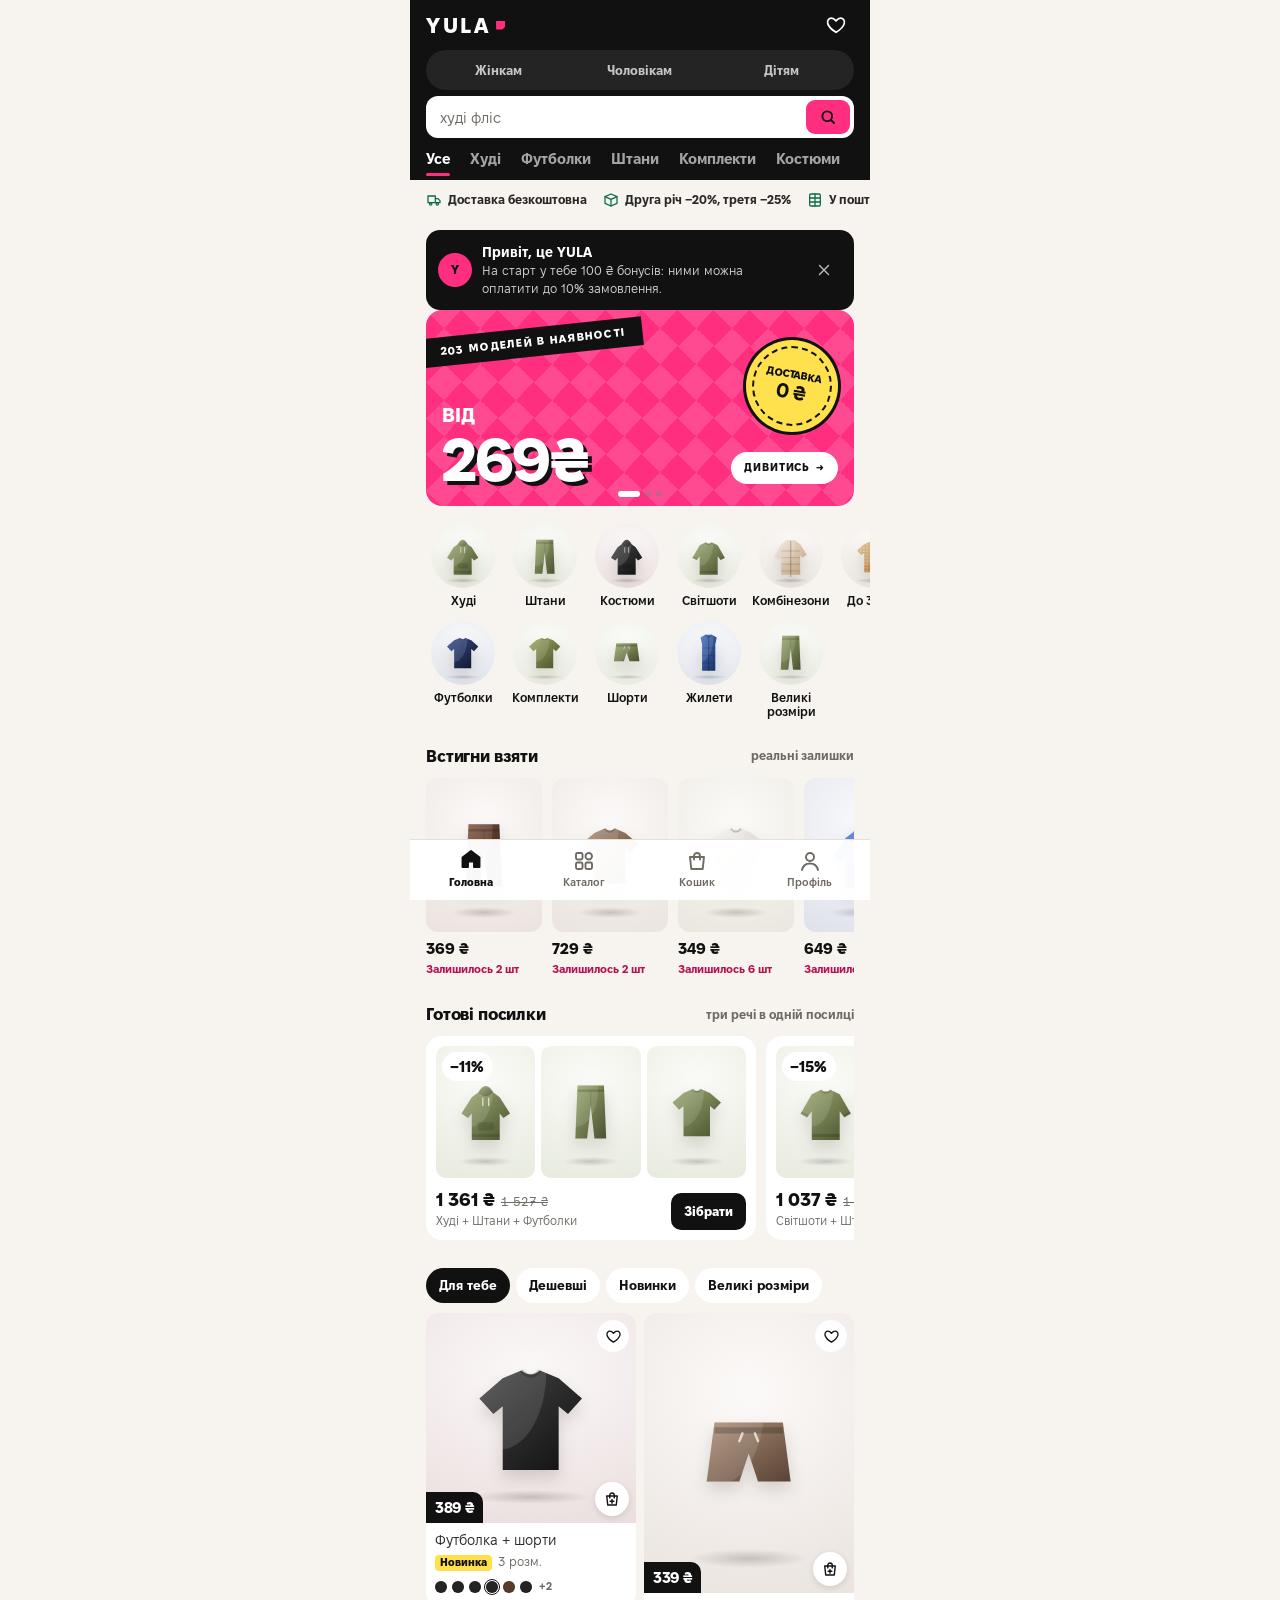
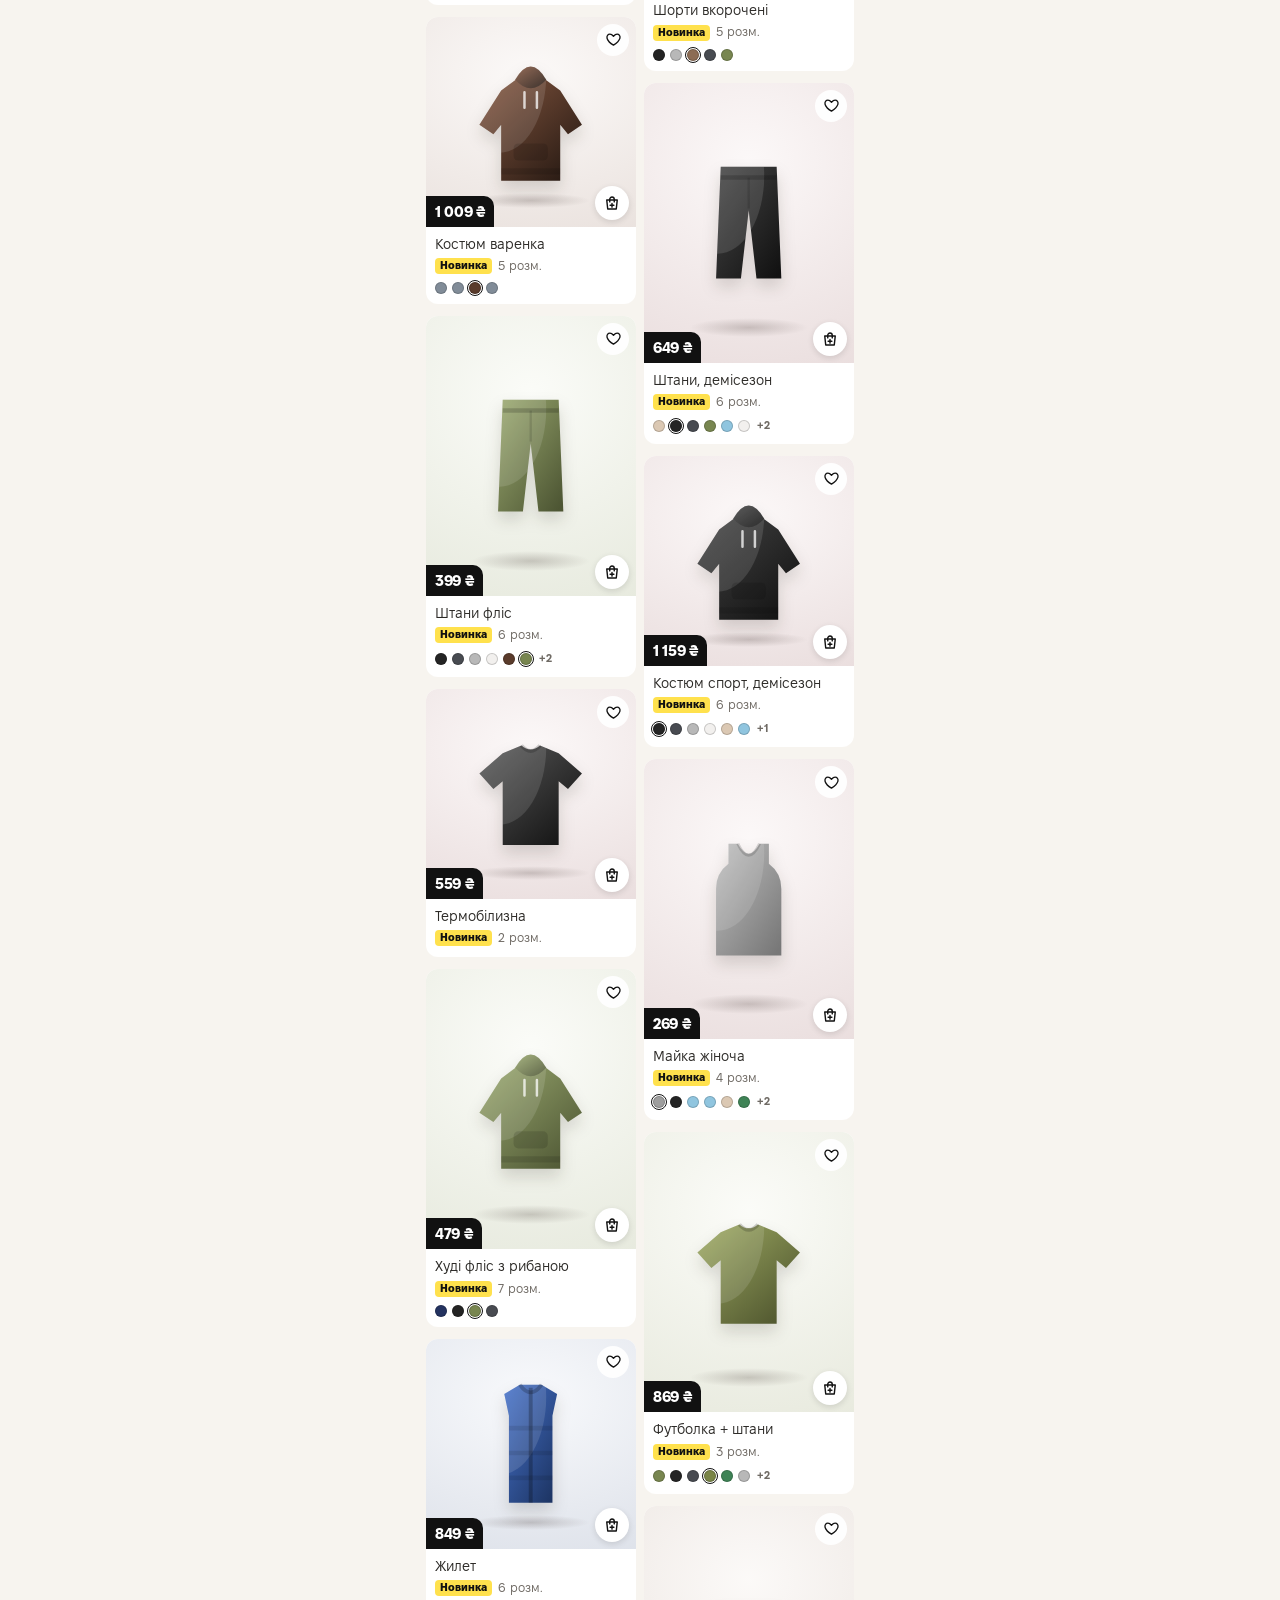
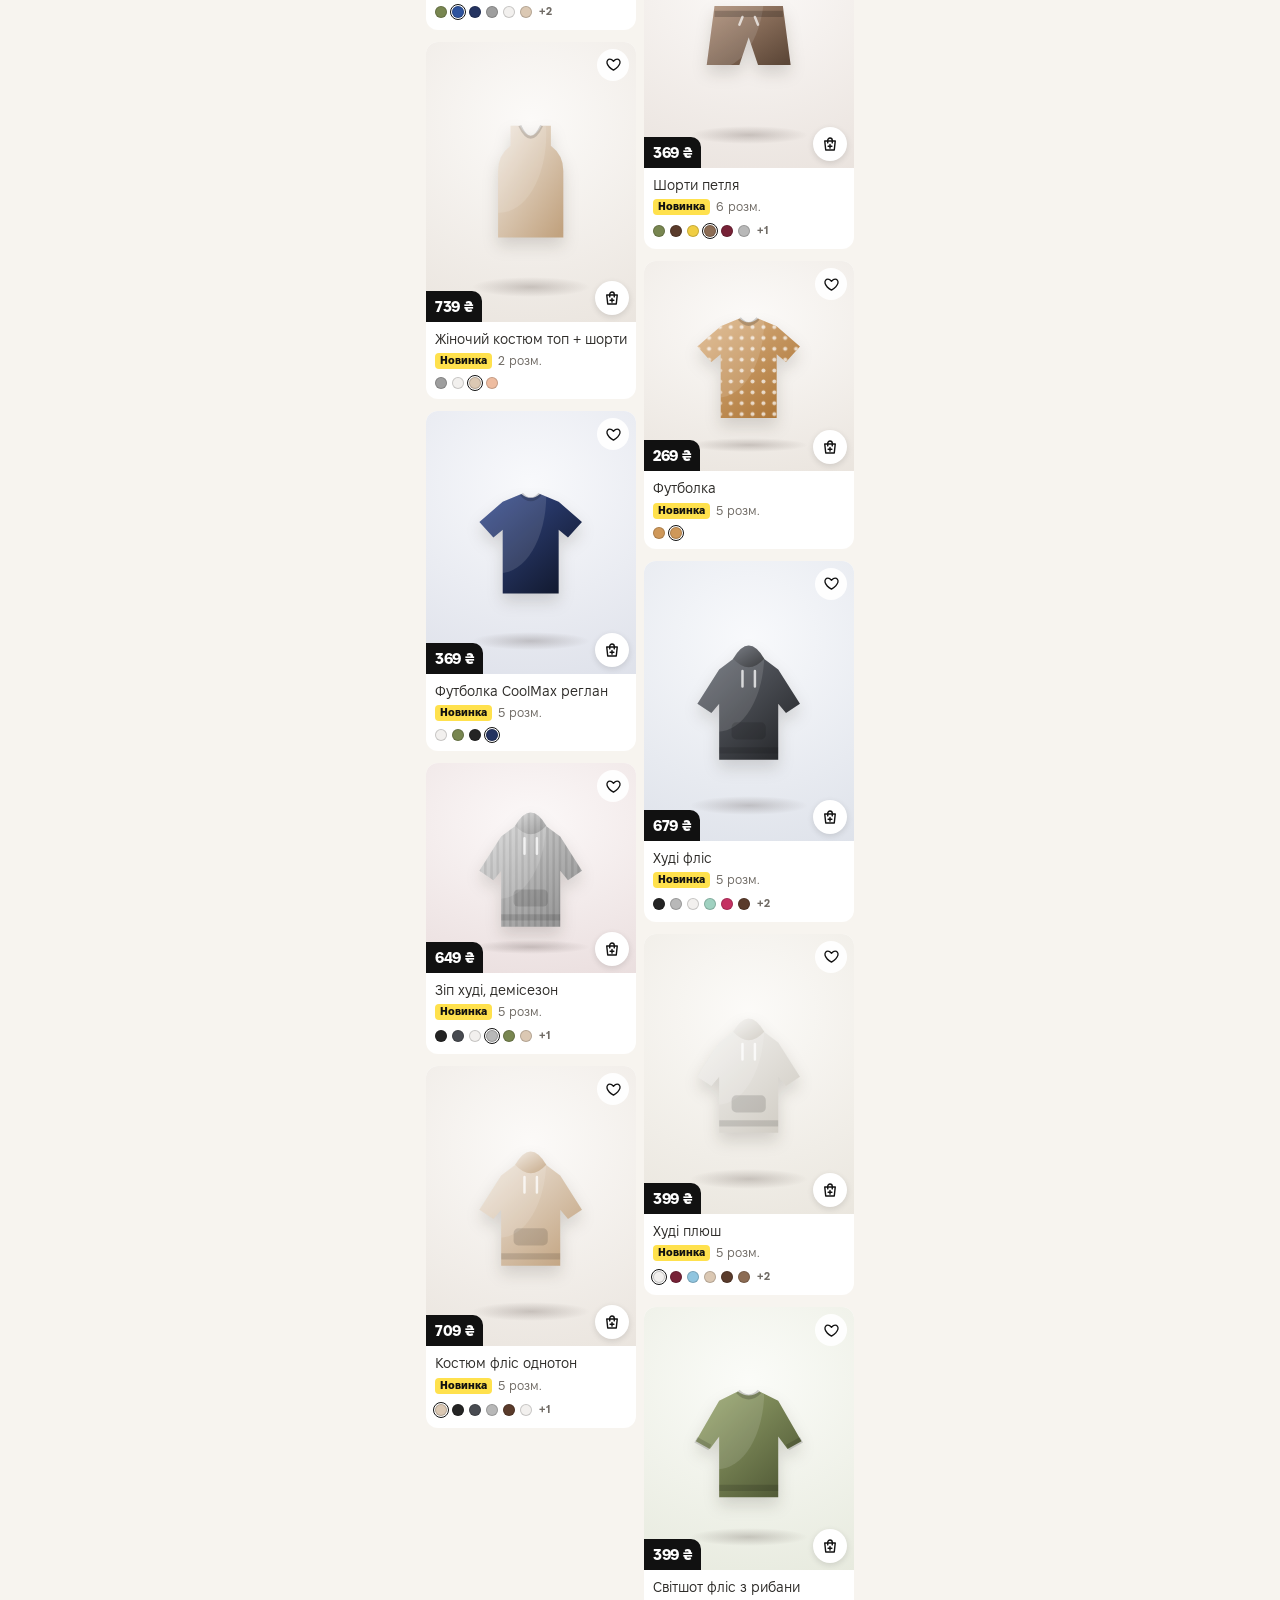
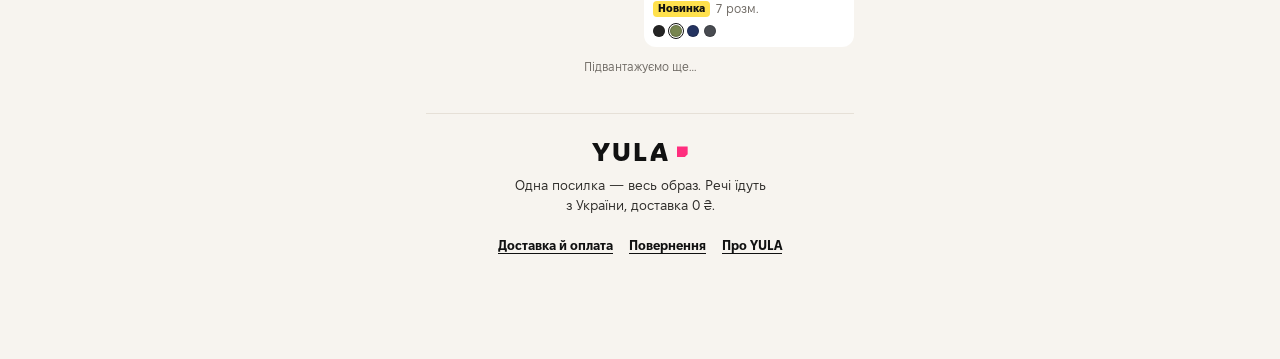
==== commit 7668959c: "Keep unisex out of the header switch It stays in the catalog and filters; women and men still includ" ====
--- a/index.html
+++ b/index.html
@@ -1207,7 +1207,7 @@
 function openList(o){if(o.who===undefined)o.who=S.who;o.f=o.f||{};S.list=o;if(S.view!=="list")S.prev=S.view;go("list")}
 
 function drawNav(){
-  $("#who").innerHTML=WHO.map(([k,l])=>`<button type="button" role="tab" data-who="${k}" aria-selected="${S.who===k}">${l}</button>`).join("");
+  $("#who").innerHTML=WHO.filter(w=>w[0]!=="uni").map(([k,l])=>`<button type="button" role="tab" data-who="${k}" aria-selected="${S.who===k}">${l}</button>`).join("");
   const subs=subsFor(S.who).slice(0,10);if(S.nt!=="all"&&!subs.includes(S.nt.slice(4)))S.nt="all";
   $("#ntabs").innerHTML=[["all","Усе"],...subs.map(x=>["sub:"+x,x.replace(" та зіпки","")])].map(([k,l])=>`<button class="nt" type="button" role="tab" data-nt="${k}" aria-selected="${k===S.nt}">${l}</button>`).join("")+'<span class="ind" id="ind"></span>';
   moveInd($("#ntabs"),".nt[aria-selected=true]",$("#ind"));
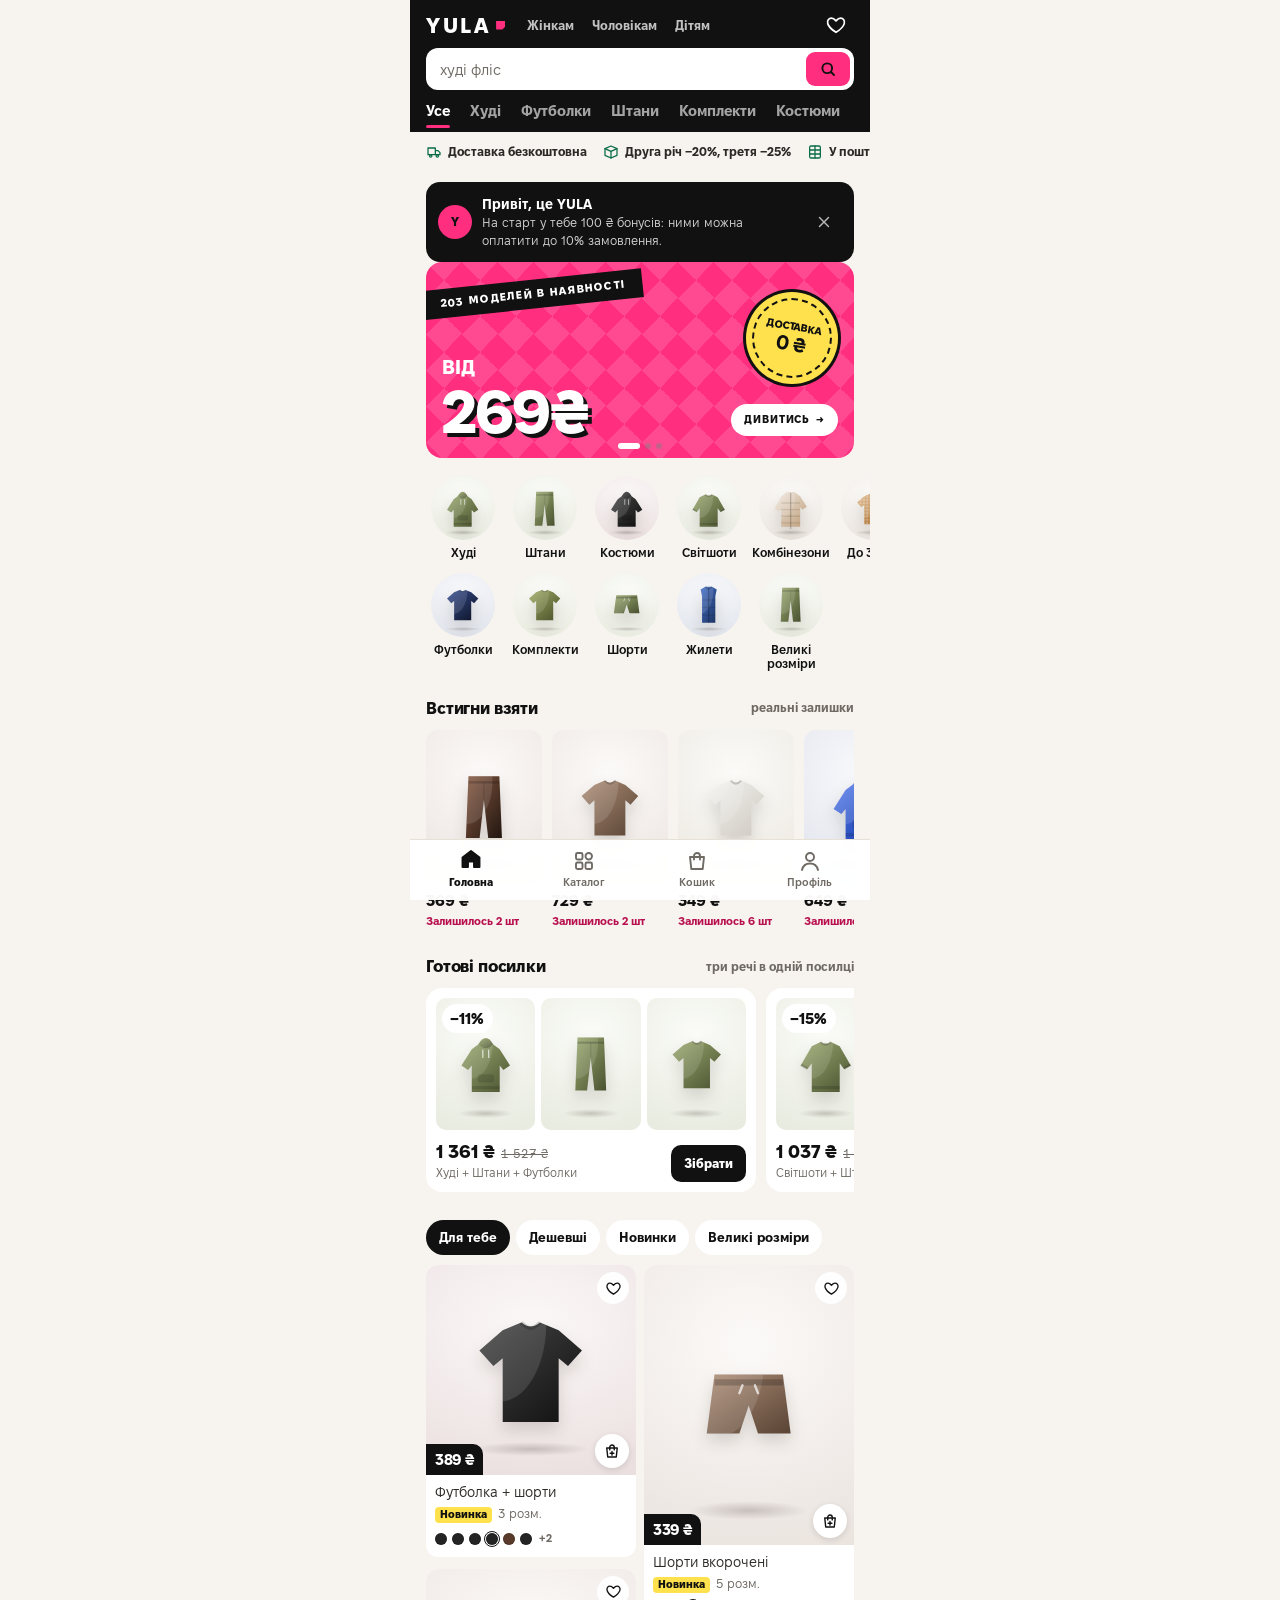
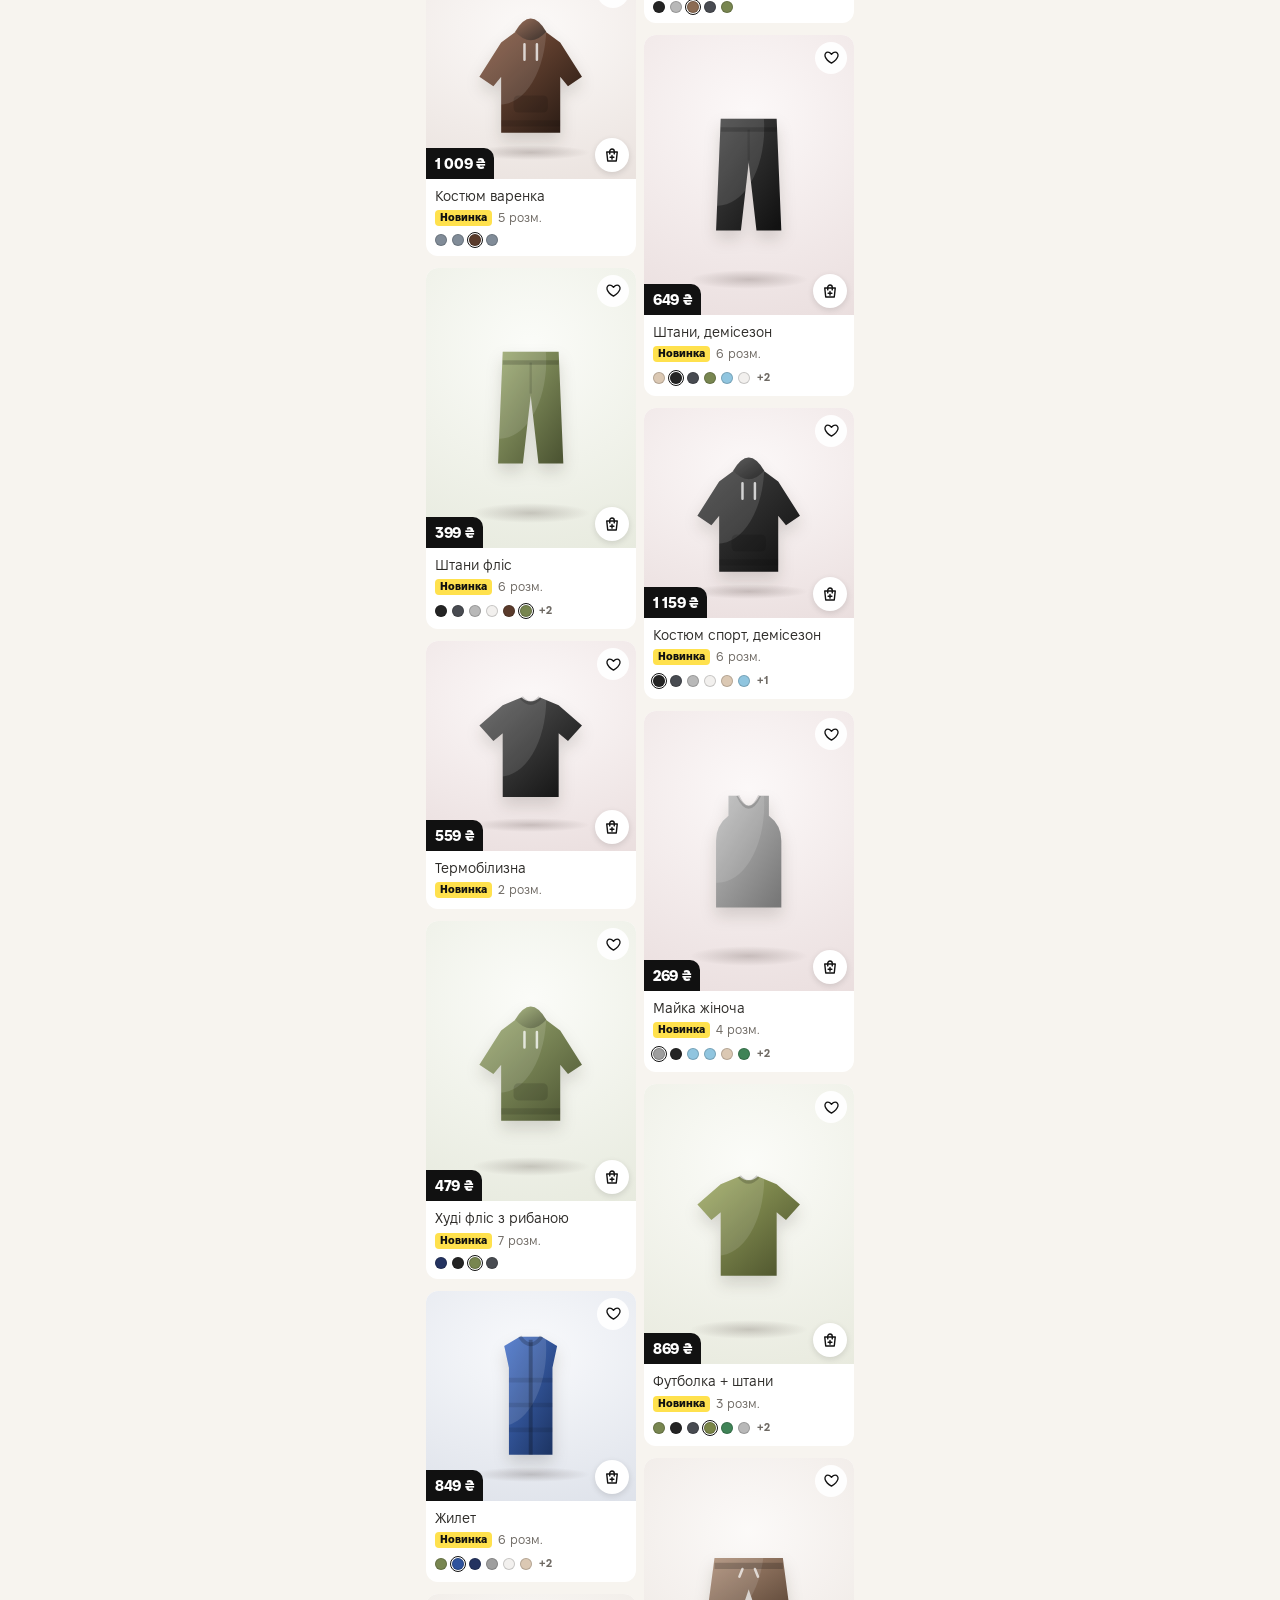
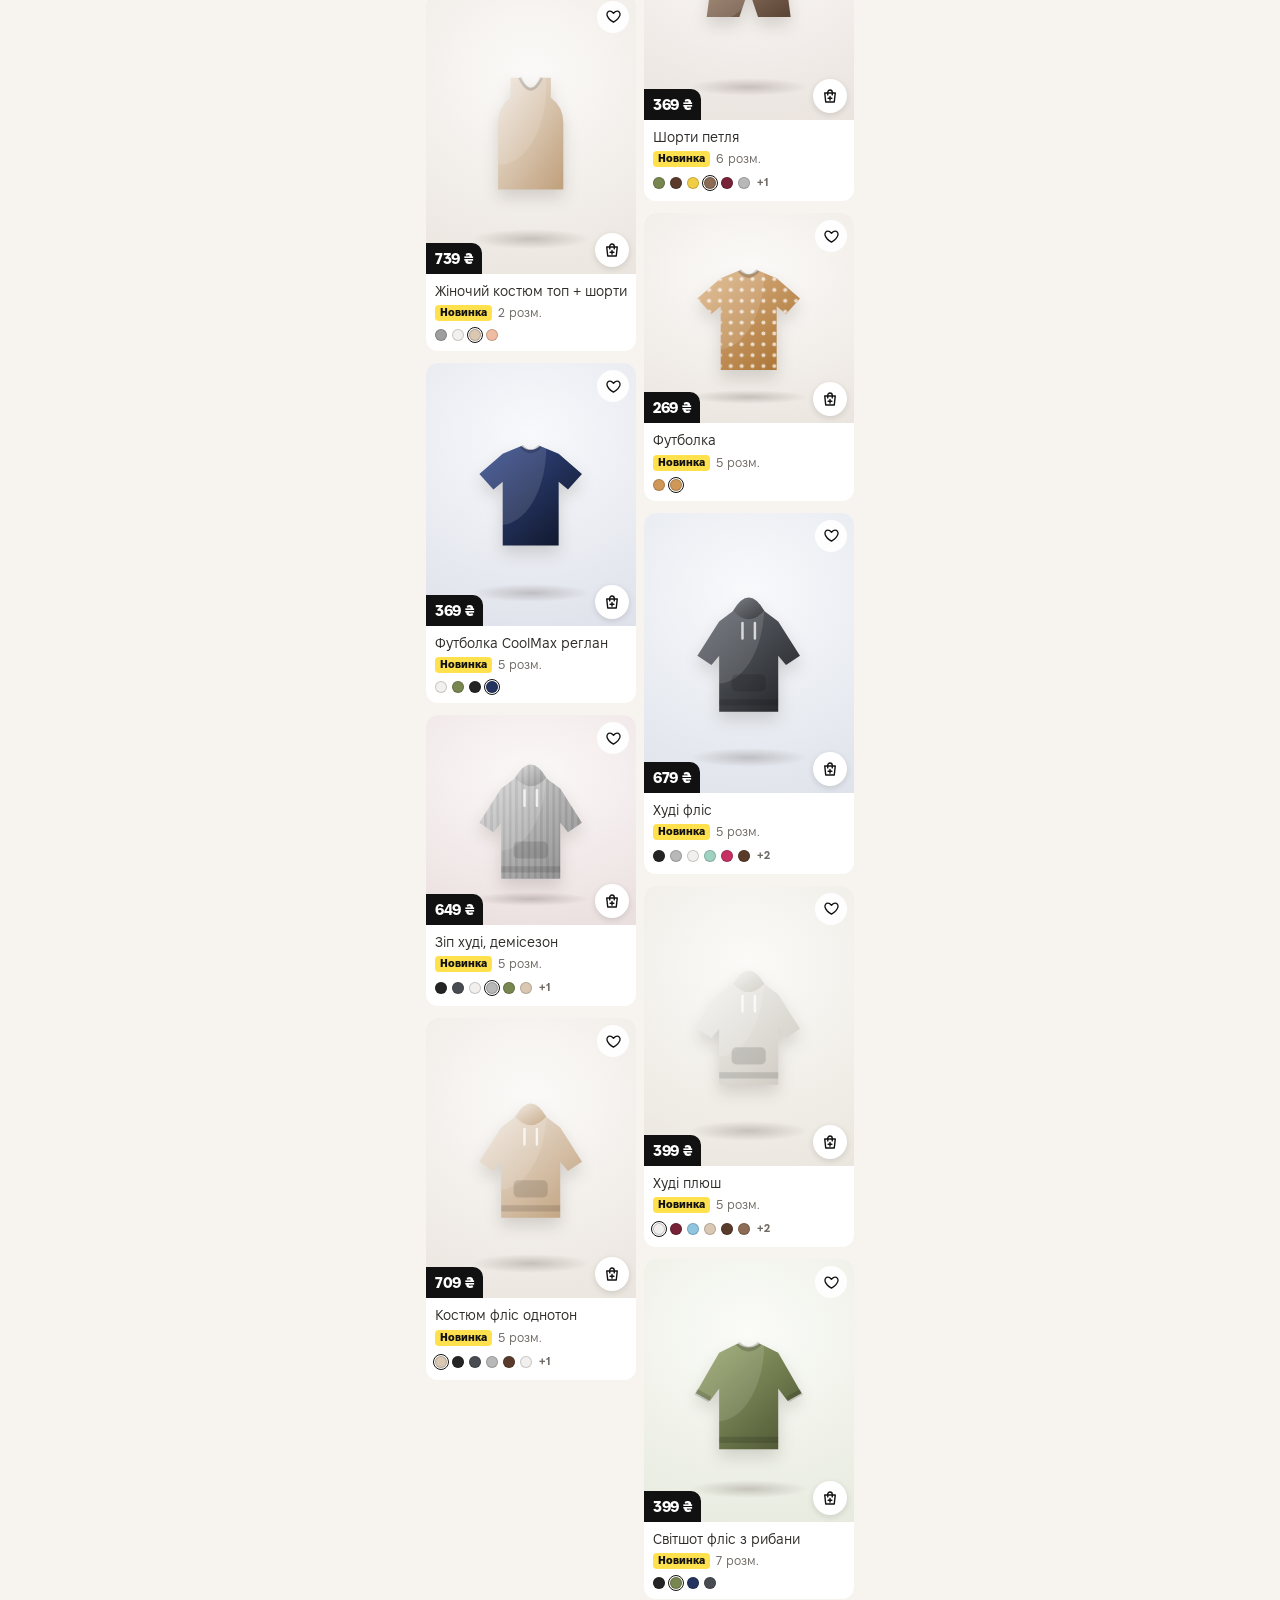
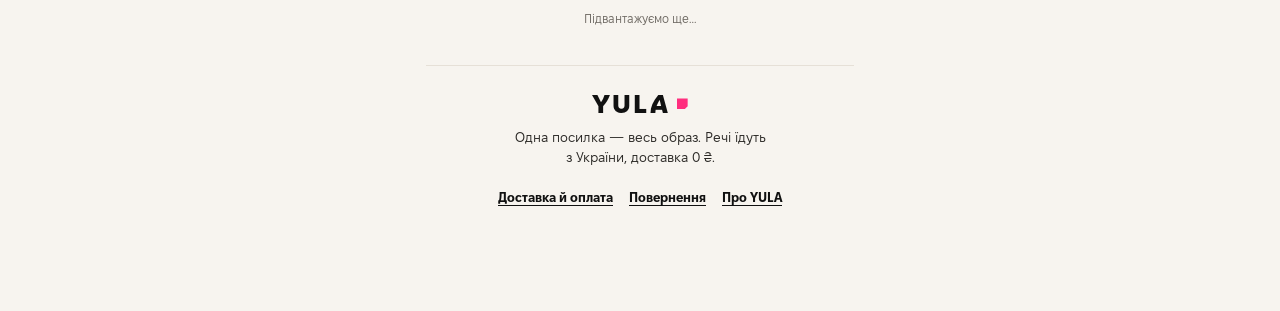
==== commit fe883371: "Put the audience switch back next to the logo Co-Authored-By: Claude Opus 5.5 <noreply@anthropic.com" ====
--- a/index.html
+++ b/index.html
@@ -193,9 +193,10 @@
 .star{color:var(--ink);font-weight:700;display:inline-flex;gap:2px;align-items:center}
 .star svg{width:12px;height:12px;fill:var(--ink)}
 .newb{font-weight:800;color:var(--ink);background:var(--butter);border-radius:4px;padding:0 5px;font-size:11px}
-.who{display:grid;grid-auto-flow:column;grid-auto-columns:1fr;gap:2px;margin:8px 0 2px;background:rgba(255,255,255,.08);border-radius:999px;padding:3px}
+.who{display:flex;gap:2px;margin-left:4px;min-width:0;overflow-x:auto;scrollbar-width:none}
 .who::-webkit-scrollbar{display:none}
-.who button{min-width:0;padding:6px 4px;white-space:nowrap;text-align:center;border-radius:999px;font-weight:700;font-size:13px;color:rgba(255,255,255,.74);min-height:34px;transition:background .2s,color .2s}
+.who button{flex:none;padding:6px 8px;border-radius:999px;font-weight:700;font-size:13px;color:rgba(255,255,255,.74);min-height:34px;transition:background .2s,color .2s}
+@media(max-width:390px){.who{margin-left:0}.who button{padding:6px 5px;font-size:12px}.r1{gap:6px}}
 .who button[aria-selected="true"]{background:#fff;color:var(--ink)}
 .gh{margin:20px 0 10px;font-size:15px;font-weight:800}
 .cc small{color:var(--muted);font-weight:600;font-size:11.5px;margin-top:-3px}
@@ -585,10 +586,9 @@
 <div class="app">
   <header class="hdr gut" id="hdr">
     <div class="r1">
-      <div class="mark">YULA<b></b></div><span class="sp"></span>
+      <div class="mark">YULA<b></b></div><div class="who" id="who" role="tablist" aria-label="Для кого"></div><span class="sp"></span>
       <button class="hb" type="button" data-go="likes" aria-label="Обране"><svg class="i" viewBox="0 0 24 24"><path d="M12 20s-7.5-4.6-9-9.5C2 7 4.2 4.5 7 4.5c2 0 3.4 1.2 5 3 1.6-1.8 3-3 5-3 2.8 0 5 2.5 4 6C19.5 15.4 12 20 12 20z"/></svg></button>
     </div>
-    <div class="who" id="who" role="tablist" aria-label="Для кого"></div>
     <div class="r2">
       <label class="pill" id="pill" for="q">
         <input id="q" type="search" autocomplete="off" aria-label="Пошук товарів">
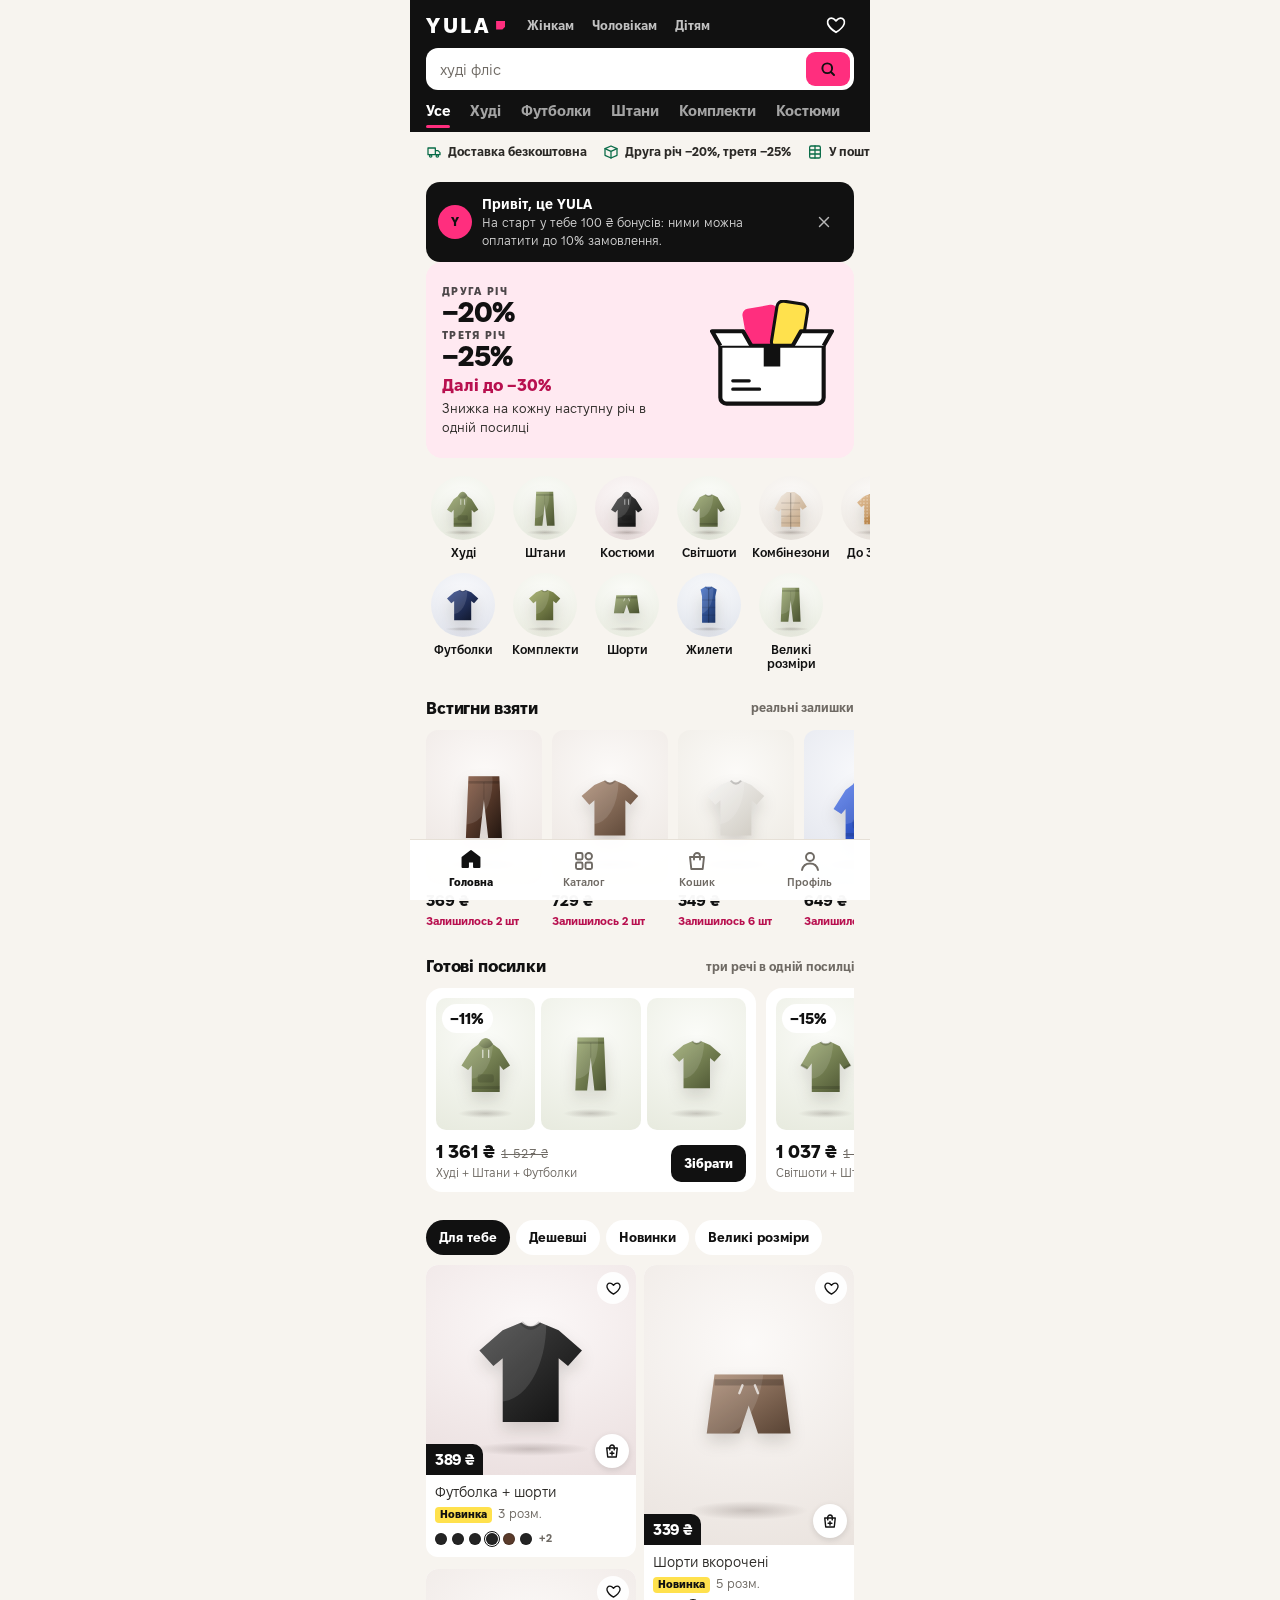
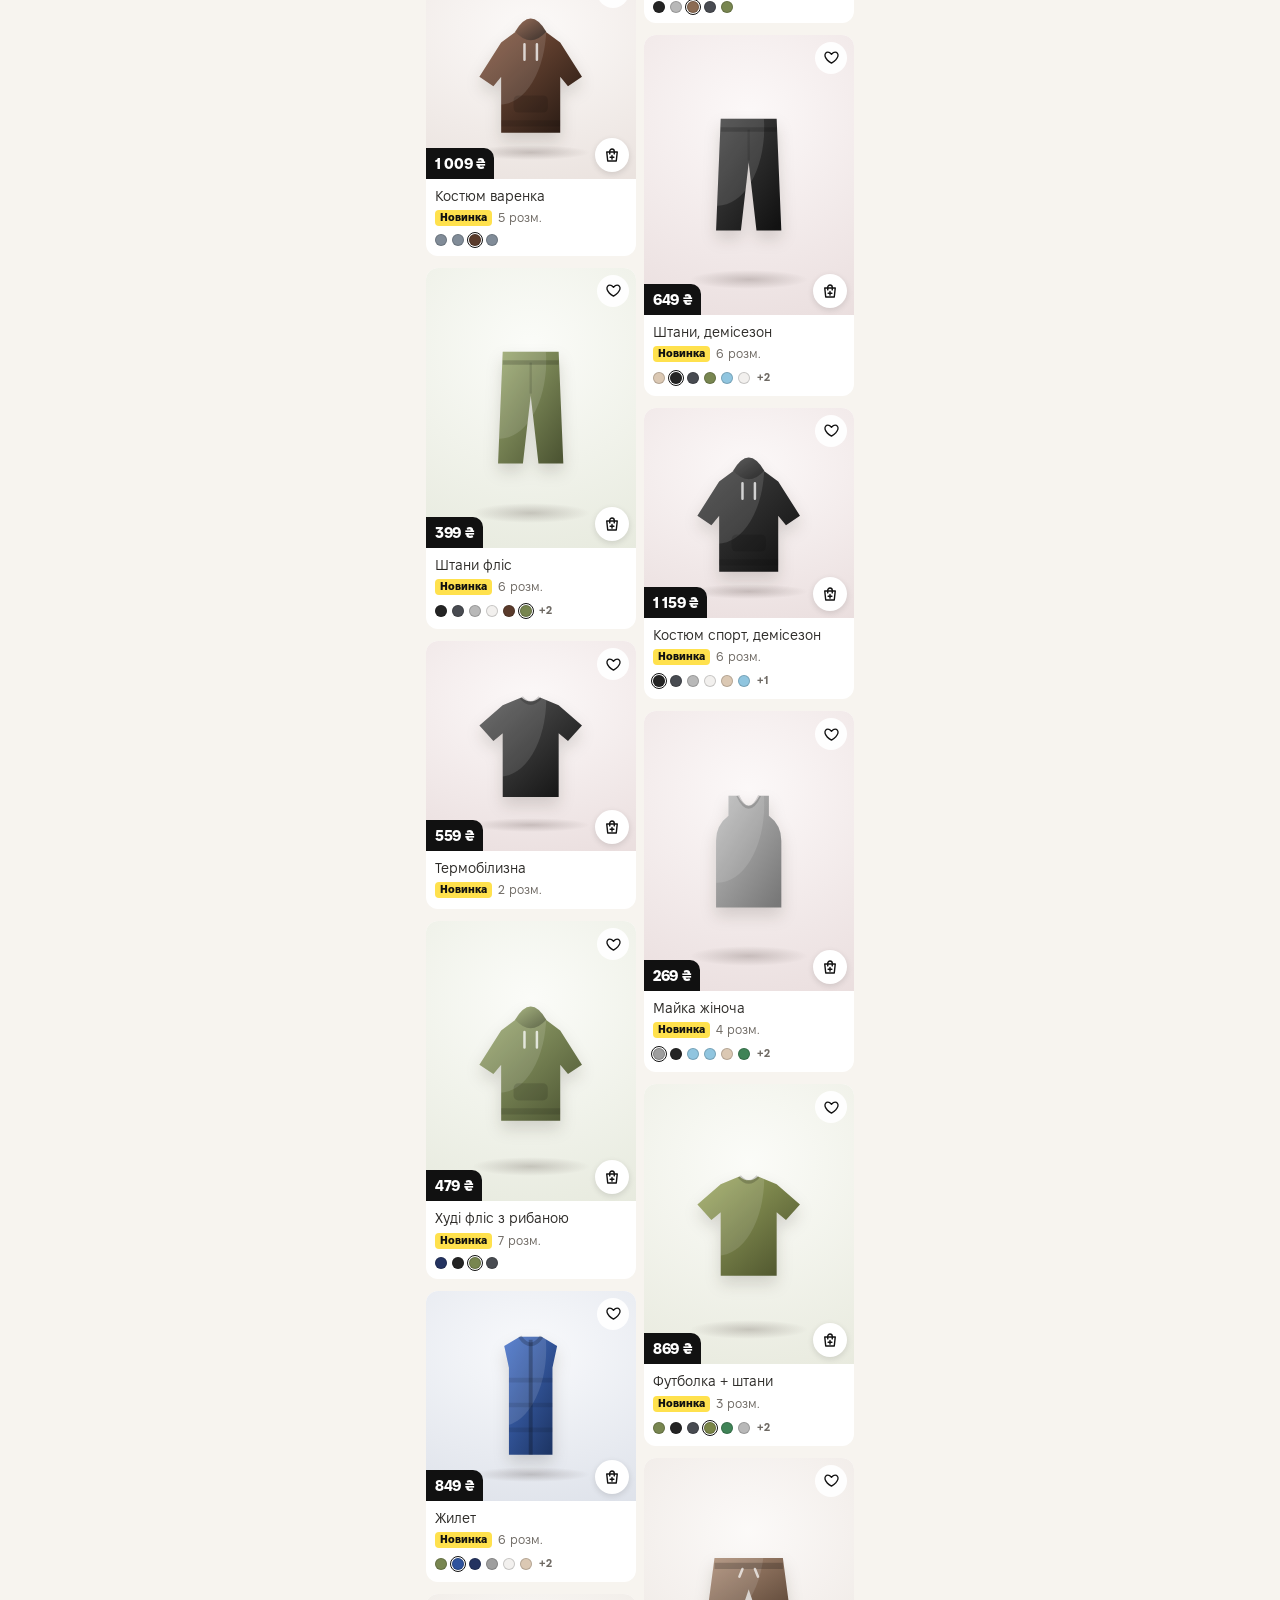
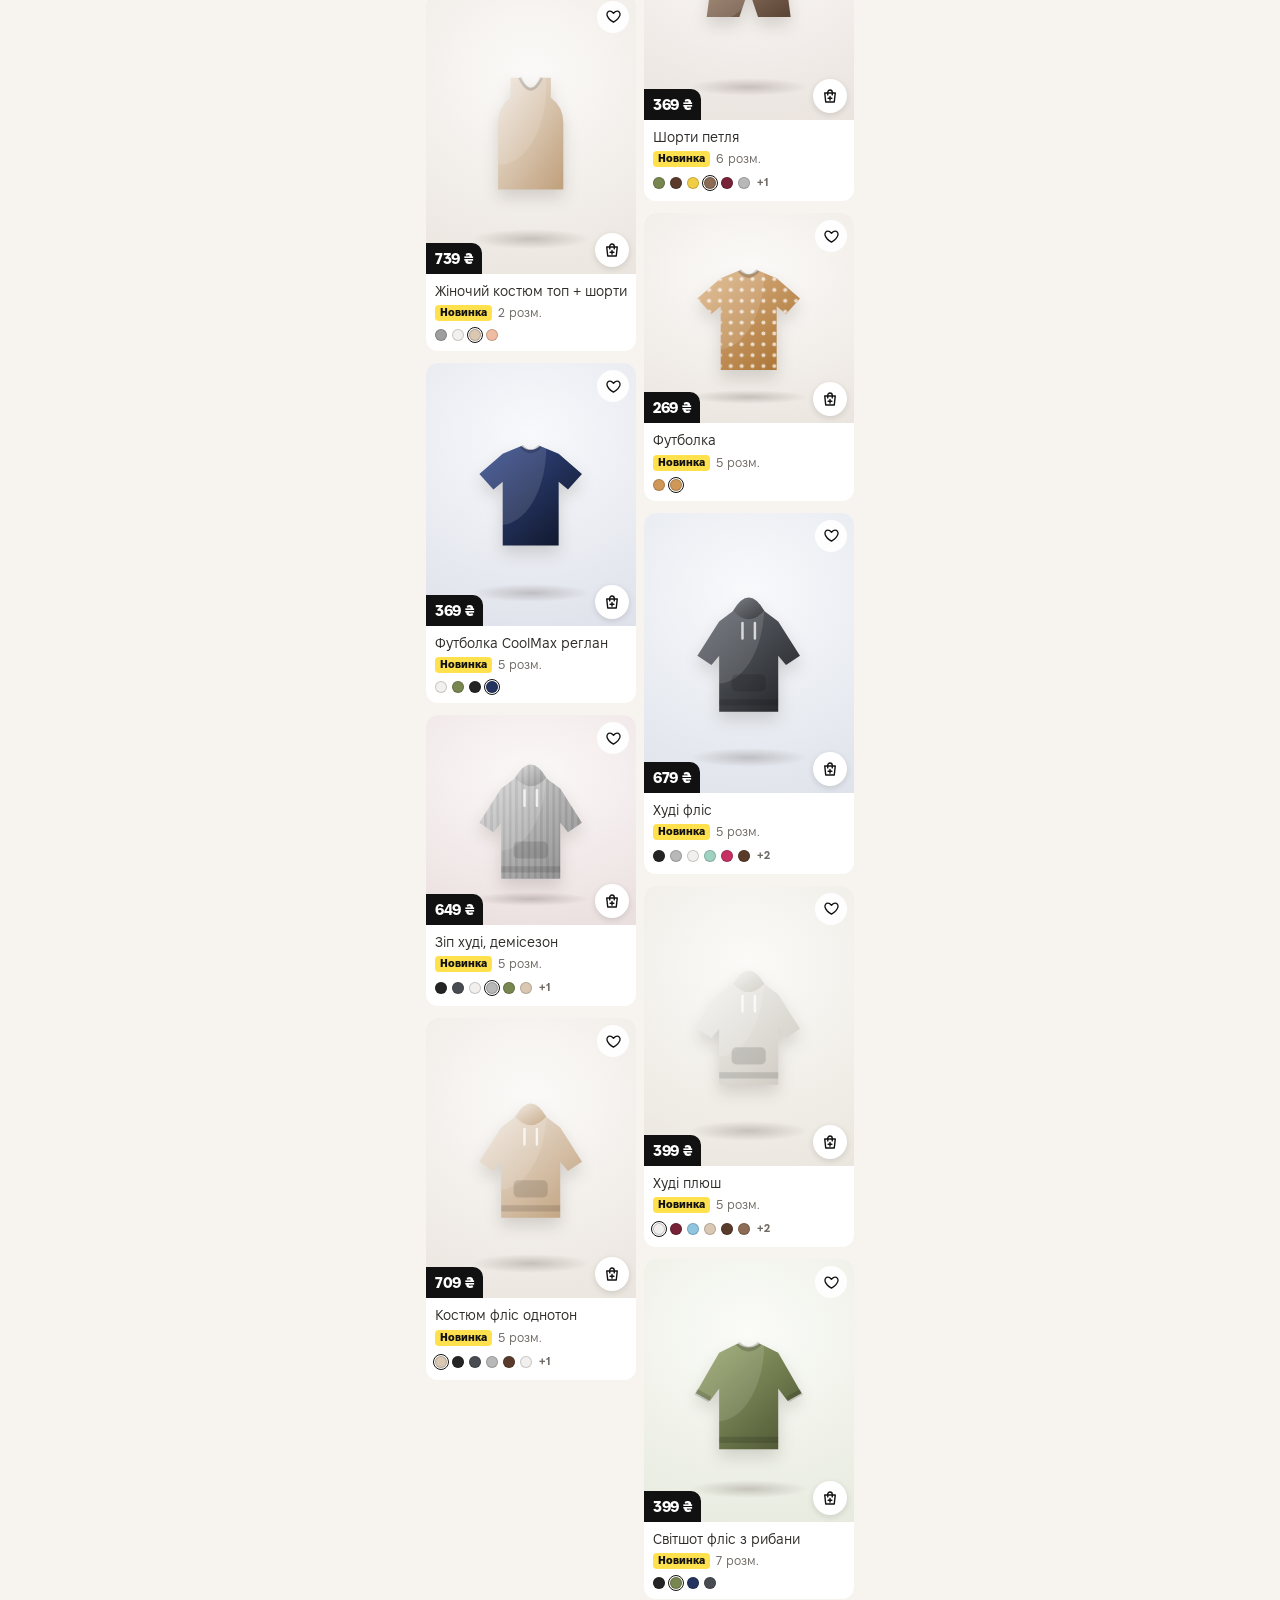
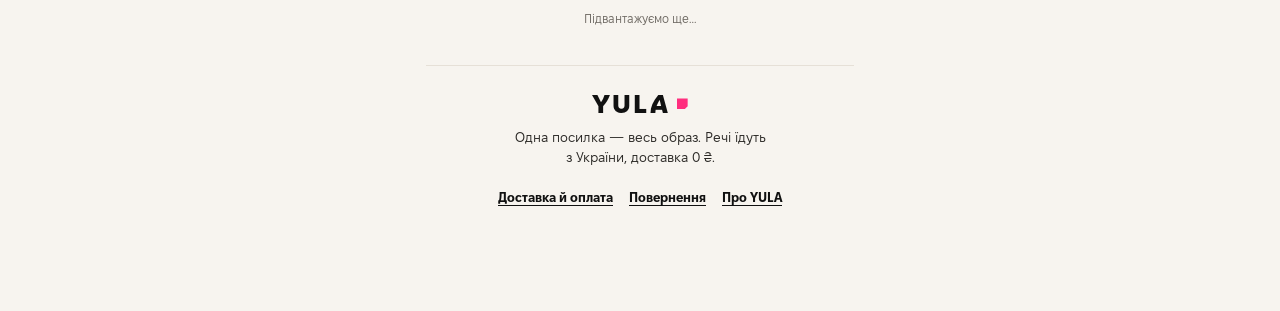
==== commit 73fa152c: "Rework the product page and home banner, add motion with character Product page: name, rating and fi" ====
--- a/index.html
+++ b/index.html
@@ -246,6 +246,42 @@
 .slide h3.tiers{display:grid;gap:2px;line-height:.92}
 .slide h3.tiers span{display:block}
 .slide h3.tiers small{display:block;font:800 11px var(--f-b);letter-spacing:.12em;opacity:.75;margin-bottom:1px}
+.hero.one .slide{cursor:pointer}
+.cta .left{margin-left:4px;font:700 12px var(--f-b);letter-spacing:0;opacity:.92;background:rgba(17,17,17,.18);border-radius:999px;padding:3px 9px}
+.pstr{display:flex;align-items:center;gap:12px;width:100%;text-align:left;background:var(--paper);border-radius:14px;padding:10px 12px;margin-top:10px}
+.pstr .bxi{width:44px;height:38px;flex:none;position:relative}
+.pstr .bxi .bx{position:static;width:44px;height:38px}
+.pstr>span:nth-child(2){flex:1;min-width:0}
+.pstr b{display:block;font:800 14px var(--f-d)}
+.pstr small{display:flex;flex-wrap:wrap;gap:4px;margin-top:4px}
+.pstr small i{font-style:normal;font:800 11.5px var(--f-d);background:var(--pink);color:var(--ink);border-radius:6px;padding:2px 6px}
+.pstr svg.i{width:18px;height:18px;flex:none;color:var(--muted)}
+.gzoom{position:absolute;left:12px;bottom:12px;z-index:3;width:36px;height:36px;border-radius:50%;background:rgba(255,255,255,.92);display:grid;place-items:center;box-shadow:0 2px 8px rgba(0,0,0,.15)}
+.gzoom svg.i{width:18px;height:18px}
+.frame.photo{cursor:zoom-in}
+.thumbs{display:flex;gap:8px;overflow-x:auto;scrollbar-width:none;padding-top:10px}
+.thumbs::-webkit-scrollbar{display:none}
+.thumbs button{flex:0 0 52px;height:64px;border-radius:10px;overflow:hidden;opacity:.55;transition:opacity .2s,box-shadow .2s}
+.thumbs button[aria-pressed="true"]{opacity:1;box-shadow:inset 0 0 0 2px var(--ink)}
+.thumbs .tile{width:100%;height:100%;display:block;border-radius:0}
+.thumbs .tile>svg{display:none}
+.meta2{display:flex;flex-wrap:wrap;gap:4px 12px;font-size:13px;margin-top:6px;color:var(--muted)}
+.meta2 .fitc{background:var(--green-soft,#E3F3EB);color:var(--green);font-weight:800;border-radius:6px;padding:1px 7px}
+.perks{display:grid;gap:8px;margin-top:16px}
+.perks .save,.perks .pline,.perks .parts{margin-top:0}
+.viewer{position:fixed;inset:0;z-index:80;background:#0d0b0a;animation:fade .2s}
+.vtrack{display:flex;height:100%;overflow-x:auto;scroll-snap-type:x mandatory;scrollbar-width:none}
+.vtrack::-webkit-scrollbar{display:none}
+.vs{flex:0 0 100%;height:100%;scroll-snap-align:start;overflow:hidden;display:grid;place-items:center;touch-action:pan-x pan-y pinch-zoom}
+.vs img{max-width:100%;max-height:100%;object-fit:contain;user-select:none;-webkit-user-select:none}
+.vs.z{overflow:auto;display:block;cursor:grab}
+.vs.z img{max-width:none;max-height:none;width:240%;height:auto}
+.vtop{position:absolute;left:0;right:0;top:0;display:flex;align-items:center;gap:8px;padding:calc(12px + env(safe-area-inset-top,0px)) max(16px,env(safe-area-inset-right,0px)) 12px max(16px,env(safe-area-inset-left,0px));color:#fff;background:linear-gradient(rgba(0,0,0,.55),transparent)}
+.vtop span{margin-right:auto;font-weight:700;font-size:14px}
+.vtop button{width:44px;height:44px;border-radius:50%;background:rgba(255,255,255,.14);display:grid;place-items:center;color:#fff}
+.vtop svg.i{width:20px;height:20px}
+.dpop{position:fixed;z-index:70;transform:translate(-50%,0);background:var(--pink);color:var(--ink);font:900 15px var(--f-d);padding:5px 10px;border-radius:10px;pointer-events:none;box-shadow:0 6px 16px rgba(255,46,126,.35);white-space:nowrap}
+@media (prefers-reduced-motion:reduce){.viewer{animation:none}}
 .ya{width:34px;height:34px;border-radius:50%;background:var(--pink);color:var(--ink);display:grid;place-items:center;font:900 12px var(--f-d);flex:none}
 .hello{display:flex;gap:10px;align-items:center;background:var(--ink);color:#fff;border-radius:14px;padding:12px;margin-top:10px}
 .hello b{display:block;font-size:14px}
@@ -886,34 +922,24 @@
    <div class="trust gut"><span>${ic("truck")}Доставка безкоштовна</span>${CFG.parcel?`<span>${ic("box")}Друга річ −${tierPct(1)}%, третя −${tierPct(2)}%</span>`:""}<span>${ic("locker")}У поштоматі за 2–3 дні</span><span>${ic("ret")}Повернення 14 днів</span><span>${ic("eye")}Огляд на пошті</span><span>${ic("shield")}Безпечна оплата</span></div>
    ${S.onb?`<div class="gut"><div class="hello"><span class="ya">Y</span><div><b>Привіт, це YULA</b><small>${S.bonus>0?`На старт у тебе ${uah(S.bonus)} бонусів: ними можна оплатити до ${CFG.bonusCap}% замовлення.`:"Підкажу з розміром і зберу посилку вигідніше."}</small></div><button class="xx" type="button" data-hello aria-label="Закрити">${ic("x")}</button></div></div>`:""}
    ${homeStrips()}
-   <div class="hero" id="hero"><div class="track" id="track">
+   <div class="hero one" id="hero"><div class="track" id="track">
      ${PROMO?`<button class="slide s1 on" type="button" data-list="sale" data-title="${esc(PROMO.name)}">
-       <div class="rib anim">${esc(PROMO.name.toUpperCase())} · ДО ${new Date(PROMO.end).toLocaleDateString("uk-UA",{day:"2-digit",month:"2-digit"})}</div>
+       <div class="rib anim">${esc(PROMO.name.toUpperCase())} · ЩЕ <span class="num" id="pleft">${leftTxt(PROMO.end).toUpperCase()}</span></div>
        <div class="mega anim"><small>ЗНИЖКА ДО</small><b>−${PROMO.pct}%</b></div>
        <div class="stk anim"><span>ДОСТАВКА<br><b style="font-size:20px">0 ₴</b></span></div>
        <div class="cta">ДИВИТИСЬ <em>→</em></div>
+     </button>`:CFG.parcel?`<button class="slide s2 on" type="button" data-parcel>
+       <h3 class="anim tiers">${TIERS.slice(0,2).map((t,k)=>`<span><small>${["ДРУГА РІЧ","ТРЕТЯ РІЧ"][k]}</small>−${t}%</span>`).join("")}</h3>
+       ${BOX}
+       <p class="anim">${TIERS.length>2?`<b>Далі до −${TOP}%</b>`:""}Знижка на кожну наступну річ в одній посилці</p>
      </button>`:`<button class="slide s1 on" type="button" data-list="all" data-title="Усі товари">
        <div class="rib anim">${P.filter(p=>p.tot>0).length} МОДЕЛЕЙ В НАЯВНОСТІ</div>
        <div class="mega anim"><small>ВІД</small><b>${minF}₴</b></div>
        <div class="stk anim"><span>ДОСТАВКА<br><b style="font-size:20px">0 ₴</b></span></div>
        <div class="cta">ДИВИТИСЬ <em>→</em></div>
      </button>`}
-     ${CFG.parcel?`<button class="slide s2" type="button" data-parcel>
-       <h3 class="anim tiers">${TIERS.slice(0,2).map((t,k)=>`<span><small>${["ДРУГА РІЧ","ТРЕТЯ РІЧ"][k]}</small>−${t}%</span>`).join("")}</h3>
-       ${BOX}
-       <p class="anim">${TIERS.length>2?`<b>Далі до −${TOP}%</b>`:""}Знижка на кожну наступну річ в одній посилці</p>
-     </button>`:`<button class="slide s2" type="button" data-wheel>
-       <h3 class="anim">КРУТНИ<br>БАРАБАН</h3>
-       <div class="mw" aria-hidden="true"></div>
-       <p class="anim"><b>До 100 ₴ бонусів</b>Раз на день, без покупки й запрошень</p>
-     </button>`}
-     <button class="slide s3" type="button" data-list="big" data-title="Великі розміри">
-       <h3 class="anim">РОЗМІРИ<br>ДО 4XL</h3>
-       <div class="spool"><i></i><b></b></div>
-       <p class="anim">${P.filter(p=>match(p,"big")).length} моделей у великих розмірах</p>
-     </button>
-   </div><div class="dots" id="dots"><i class="on"></i><i></i><i></i></div></div>
-   ${PROMO?`<div class="gut"><button class="pstrip" type="button" data-list="sale" data-title="${esc(PROMO.name)}"><b>${esc(PROMO.name)}: до −${PROMO.pct}%</b><span>ще <span class="num" id="pleft">${leftTxt(PROMO.end)}</span></span></button></div>`:""}
+   </div></div>
+   ${PROMO&&CFG.parcel?`<div class="gut"><button class="pstr" type="button" data-parcel><span class="bxi">${BOX}</span><span><b>Одна посилка — весь образ</b><small>${TIERS.map((t,k)=>`<i>${["2-га","3-тя","далі"][k]||"далі"} −${t}%</i>`).join("")}</small></span>${ic("chev")}</button></div>`:""}
 
    <div class="circles gut">${circ().map(([n,c,pi])=>{const p=P[pi];return`<button class="cc" type="button" data-list="${c}" data-title="${n}"><span class="ring tile" style="--h:${p.h}">${art(p)}${img(p)}</span>${n}</button>`}).join("")}</div>
 
@@ -946,6 +972,7 @@
   </section>`;
 }
 /* list: audience, category, size, price, colour, order */
+IC.zoom='<circle cx="11" cy="11" r="6.5"/><path d="M16 16l4.5 4.5M11 8.5v5M8.5 11h5"/>';
 IC.sliders='<path d="M4 7h9M17 7h3M4 17h3M11 17h9"/><circle cx="15" cy="7" r="2"/><circle cx="9" cy="17" r="2"/>';
 const SZO=["XS","XS-S","S","M","M-L","L","XL","XL-XXL","XXL","3XL","4XL"],U2={XS:"42",S:"44",M:"46",L:"48",XL:"50"};
 const szKey=z=>SZO.includes(z)?[0,SZO.indexOf(z)]:/^\d+$/.test(z)?[1,+z]:[2,0];
@@ -1248,6 +1275,7 @@
 function fitSize(p,rec){if(!rec)return null;if(p.sz[rec]!==undefined)return rec;const R={"XS-S":["XS","S"],"M-L":["M","L"],"XL-XXL":["XL","XXL"]};for(const k in R)if(R[k].includes(rec)&&p.sz[k]!==undefined)return k;const U={XS:"42",S:"44",M:"46",L:"48",XL:"50"};if(U[rec]&&p.sz[U[rec]]!==undefined)return U[rec];return null}
 const recSize=p=>fitSize(p,S.my[kind(p)]);
 function openProduct(i){
+  S._open=i;
   {const k0=KEY(P[i]);S.seen=[k0,...(S.seen||[]).filter(k=>k!==k0)].slice(0,12);save()}
   const p=P[i],sz=sizesFor(p),si=shipInfo(),rec=recSize(p),rs=rvStat(p),rv=rvOf(p),inCart=S.cart.some(x=>x.i===i),pOff=inCart?0:gain(p),mt=mates([p],8);let pick=sz.length===1&&stock(p,sz[0])?sz[0]:(rec&&stock(p,rec)?rec:null),hue=p.h;
   const sim=P.filter(x=>x.sub===p.sub&&x.base!==p.base&&x.tot>0&&x.p<=p.p*1.1).sort((a,b)=>a.p-b.p).slice(0,6);
@@ -1256,23 +1284,25 @@
   sheet(`<div class="gal"><div class="gtrack" id="gt">
      ${frames}
      <div class="frame"><div class="tagcard"><div><b>YULA</b>${p.mat||"Склад уточнюється"}<br>Артикул: ${p.code}<br>${p.season}<br>Їде з України</div></div><span class="lab">Бирка</span></div>
-   </div><span class="gcount num" id="gc">1 / ${nfr}</span></div>
+   </div><span class="gcount num" id="gc">1 / ${nfr}</span>${nph?`<button class="gzoom" type="button" data-zoom="0" aria-label="Відкрити фото на весь екран">${ic("zoom")}</button>`:""}</div>
+   ${nph>1?`<div class="thumbs gut" id="th">${p.ph.map((f,k)=>`<button type="button" data-th="${k}" aria-label="Фото ${k+1}" aria-pressed="${k===0}"><span class="tile" style="--h:${hue}">${img(p,k)}</span></button>`).join("")}</div>`:""}
    <div class="in">
     <div class="dp num"><b>${uah(p.p)}</b>${p.o?`<s>${uah(p.o)}</s><span class="off" style="margin:0">−${off(p)}%</span>`:""}</div>
-    ${p.o?`<div class="save">${ic("bolt","width:16px;height:16px")}<span>Економія ${uah(p.o-p.p)}. ${esc(p.pn||"Акція")} до ${dmy(p.pe)}, потім ${uah(p.o)}</span></div>`:""}
-    <div class="parts">${S.bonus>0&&CFG.bonusCap?`З бонусами — <b class="num">${uah(p.p-Math.min(S.bonus,Math.floor(p.p*CFG.bonusCap/100)))}</b>${CFG.cashback?" · ":""}`:""}${CFG.cashback?`<span style="color:var(--green);font-weight:700">+${cashb(p.p)} ₴ бонусами за онлайн-оплату</span>`:""}</div>
-    ${pOff?`<div class="xbig">${ic("box")}<span><b>З твоєю посилкою: ${uah(p.p-pOff)} <s>${uah(p.p)}</s> −${pctOf(pOff,p.p)}%</b><small>Їде разом з речами з кошика, доставка та сама</small></span></div>`:CFG.parcel?`<button class="pline" type="button" data-parcel>${ic("box")}<span>${tiersTxt().replace(/^./,c=>c.toUpperCase())} — <b>у ту саму посилку</b></span>${ic("chev")}</button>`:""}
-    <p class="dname">${p.n}</p>
-    <div class="ps" style="font-size:13px;margin-top:6px">${rs?`<span class="star">${STAR}${r1(rs.r)}</span><span>${rs.n} ${rs.n===1?"відгук":rs.n<5?"відгуки":"відгуків"}</span>`:`<span class="newb">Новинка на YULA</span><span>відгуків ще немає</span>`}</div>
-    <div class="bline"><span class="bdg vf">${ic("box")}В наявності ${p.tot} шт</span>${p.c==="women"?'<span class="bdg ua">Жіноча модель</span>':p.c==="uni"?'<span class="bdg ua">Унісекс</span>':""}</div>
-    
+    <p class="dname">${p.sib.length>1?esc(p.base):esc(p.n)}</p>
+    <div class="ps meta2">${rs?`<span class="star">${STAR}${r1(rs.r)}</span><span>${rs.n} ${rs.n===1?"відгук":rs.n<5?"відгуки":"відгуків"}</span><span class="fitc">${FIT[rs.fit]}</span>`:`<span class="newb">Новинка на YULA</span>`}<span>В наявності ${p.tot} шт</span>${p.c==="women"?"<span>Жіноча модель</span>":p.c==="uni"?"<span>Унісекс</span>":""}</div>
+    ${pOff?`<div class="xbig">${ic("box")}<span><b>З твоєю посилкою: ${uah(p.p-pOff)} <s>${uah(p.p)}</s> −${pctOf(pOff,p.p)}%</b><small>Їде разом з речами з кошика, доставка та сама</small></span></div>`:""}
     <div class="lbl">Колір <span>${p.col||"—"}</span></div>
     <div class="sws" id="sw">${p.sib.map(j=>{const q=P[j];return`<button type="button" aria-label="${q.col||q.n}" data-sib="${j}" aria-pressed="${j===i}" style="background:hsl(${q.h} ${q.sat}% ${q.l}%)"></button>`}).join("")}</div>
     <div class="lbl">Розмір <button type="button" data-stable="${i}">${ic("ruler","width:15px;height:15px;vertical-align:-3px")} Залишки й заміри</button></div>
     <div class="sizes" id="sz">${sz.map(s=>{const st=stock(p,s);return`<button class="size ${st?"":"oos"}" type="button" data-s="${s}" aria-pressed="${s===pick}" aria-label="${s}${st?"":", немає в наявності"}">${s}${st&&st<=3?`<span class="few">${st} шт</span>`:""}${s===rec?'<span class="rec">YULA радить</span>':""}</button>`}).join("")}</div>
     <div class="err" id="szErr" style="margin-top:8px" role="alert"></div>
     <button class="yula" type="button" data-sizepick="${kind(p)}" data-for="${i}"><span class="ya">Y</span><span><b>${rec?`Тобі ${S.my[kind(p)]}${rec!==S.my[kind(p)]?`, у цієї моделі це ${rec}`:""}`:"YULA підбере розмір"}</b><small>${rec?"Змінити параметри":"Скажи зріст і вагу, підкажу розмір"}</small></span></button>
-    <p style="margin:10px 0 0;font-size:12.5px;color:var(--muted)">${rs?`Як сідає за відгуками: «${FIT[rs.fit]}» — ${rs.fitN} з ${rs.n}.`:"Як сідає, напишуть перші покупці. Поки що орієнтуйся на підказку YULA."}</p>
+    ${rs?`<p style="margin:10px 0 0;font-size:12.5px;color:var(--muted)">Як сідає за відгуками: «${FIT[rs.fit]}» — ${rs.fitN} з ${rs.n}.</p>`:""}
+    <div class="perks">
+     ${p.o?`<div class="save">${ic("bolt","width:16px;height:16px")}<span>Економія ${uah(p.o-p.p)}. ${esc(p.pn||"Акція")} до ${dmy(p.pe)}, потім ${uah(p.o)}</span></div>`:""}
+     ${!pOff&&CFG.parcel?`<button class="pline" type="button" data-parcel>${ic("box")}<span>${tiersTxt().replace(/^./,c=>c.toUpperCase())} — <b>у ту саму посилку</b></span>${ic("chev")}</button>`:""}
+     ${(S.bonus>0&&CFG.bonusCap)||CFG.cashback?`<div class="parts">${S.bonus>0&&CFG.bonusCap?`З бонусами — <b class="num">${uah(p.p-Math.min(S.bonus,Math.floor(p.p*CFG.bonusCap/100)))}</b>${CFG.cashback?" · ":""}`:""}${CFG.cashback?`<span style="color:var(--green);font-weight:700">+${cashb(p.p)} ₴ бонусами за онлайн-оплату</span>`:""}</div>`:""}
+    </div>
 
     <div class="blk"><h5>Доставка і повернення</h5>
       <div class="line" style="padding-top:0"><span class="ic">${ic("locker")}</span><span class="tx"><b>Безкоштовна доставка</b><small>У поштоматі чи відділенні Нової пошти ${si.eta}. Кур’єр теж безкоштовно</small></span></div>
@@ -1286,14 +1316,33 @@
     <div class="blk"><h5>Про товар</h5><dl class="dl"><dt>Тканина</dt><dd>${p.mat||"Уточнюємо у виробника"}</dd><dt>Сезон</dt><dd>${p.season}</dd><dt>Артикул</dt><dd>${p.code}</dd><dt>Країна</dt><dd>${p.country}</dd></dl></div>
     <div class="blk"><h5>Відгуки${rs?` <span class="star" style="font-size:13px;margin-left:6px">${STAR}${r1(rs.r)}</span>`:""}</h5>${rv.length?rv.slice(-4).reverse().map(y=>`<div class="rv"><b>${y.r} з 5</b> · ${FIT[y.fit]}${y.t?`<div>${esc(y.t)}</div>`:""}<small>Розмір ${esc(y.size)} · ${new Date(y.at).toLocaleDateString("uk-UA")}</small></div>`).join(""):`<div style="background:var(--bg);border-radius:12px;padding:14px;text-align:center"><b style="font-size:14px">Відгуків ще немає</b><p style="margin:4px 0 0;font-size:13px;color:var(--muted)">Показуємо тільки відгуки тих, хто отримав посилку. За відгук нараховуємо 30 ₴ бонусами.</p></div>`}</div>
     ${sim.length?`<div class="blk"><h5>Схожі моделі</h5><div class="hrow">${sim.map(x=>`<button class="fc" type="button" data-open="${x.i}" style="flex-basis:100px">${tile(x)}<div class="pr num" style="font-size:13px">${uah(x.p)}</div></button>`).join("")}</div></div>`:""}
-    <div class="buybar"><button class="btn ghost" type="button" id="b1"><b class="num">${uah(p.p)}</b><span>У кошик</span></button><button class="btn pink" type="button" id="b2"><b>Купити зараз</b><span>одразу до оформлення</span></button></div>
+    <div class="buybar"><button class="btn ghost" type="button" id="b1"><b class="num">${uah(p.p-pOff)}</b><span id="b1s">${pick?"У кошик · "+pick:"У кошик"}</span></button><button class="btn pink" type="button" id="b2"><b>Купити зараз</b><span>одразу до оформлення</span></button></div>
    </div>`);
   const gt=$("#gt");gt.addEventListener("scroll",()=>{$("#gc").textContent=Math.round(gt.scrollLeft/gt.clientWidth)+1+" / "+nfr},{passive:true});
   $("#sw").addEventListener("click",e=>{const b=e.target.closest("[data-sib]");if(!b)return;const j=+b.dataset.sib;if(j!==i)openProduct(j)});
-  $("#sz").addEventListener("click",e=>{const b=e.target.closest(".size");if(!b)return;if(b.classList.contains("oos")){toast(`Розміру ${b.dataset.s} зараз немає`);return}pick=b.dataset.s;$("#sz").querySelectorAll(".size").forEach(x=>x.setAttribute("aria-pressed",x===b));$("#szErr").textContent=""});
+  $("#sz").addEventListener("click",e=>{const b=e.target.closest(".size");if(!b)return;if(b.classList.contains("oos")){toast(`Розміру ${b.dataset.s} зараз немає`);return}pick=b.dataset.s;$("#sz").querySelectorAll(".size").forEach(x=>x.setAttribute("aria-pressed",x===b));$("#szErr").textContent="";$("#b1s").textContent="У кошик · "+pick});
+  const th=$("#th");if(th)th.addEventListener("click",e=>{const b=e.target.closest("[data-th]");if(b)gt.scrollTo({left:+b.dataset.th*gt.clientWidth,behavior:motion()?"smooth":"auto"})});
+  gt.addEventListener("scroll",()=>{const k=Math.round(gt.scrollLeft/gt.clientWidth);if(th)th.querySelectorAll("[data-th]").forEach(x=>x.setAttribute("aria-pressed",+x.dataset.th===k));const z=document.querySelector(".gzoom");if(z)z.dataset.zoom=Math.min(k,nph-1)},{passive:true});
+  gt.addEventListener("click",e=>{const f=e.target.closest(".frame.photo");if(!f)return;viewer(p,[...gt.children].indexOf(f))});
   const need=()=>{if(!pick){$("#szErr").textContent="Обери розмір";$("#sz").scrollIntoView({block:"center",behavior:motion()?"smooth":"auto"});if(motion())$("#sz").animate([{transform:"translateX(0)"},{transform:"translateX(-6px)"},{transform:"translateX(6px)"},{transform:"translateX(0)"}],{duration:300});return false}return true};
   $("#b1").onclick=()=>{if(!need())return;fly($("#f0"),p,hue);add(i,pick,hue);addedSheet(i,pick)};
   $("#b2").onclick=()=>{if(!need())return;add(i,pick,hue);closeSheet();lastSub=totals().sub;go("checkout")};
+}
+/* full-screen photos: swipe between them, double tap or the button to zoom, then drag */
+function viewer(p,k){
+  const ph=p.ph||[];if(!ph.length)return;
+  const v=document.createElement("div");v.className="viewer";v.setAttribute("role","dialog");v.setAttribute("aria-modal","true");v.setAttribute("aria-label","Фото товару");
+  v.innerHTML=`<div class="vtrack">${ph.map((f,j)=>`<div class="vs"><img src="${esc(f.startsWith("http")?f:PHOTO+f)}" alt="${esc(p.n)}, фото ${j+1}" draggable="false"></div>`).join("")}</div>
+   <div class="vtop"><span class="num" id="vc">${k+1} / ${ph.length}</span><button type="button" class="vz" aria-label="Збільшити">${ic("zoom")}</button><button type="button" class="vx" aria-label="Закрити">${ic("x")}</button></div>`;
+  document.body.appendChild(v);const tr=v.querySelector(".vtrack");tr.scrollLeft=k*tr.clientWidth;
+  const cur=()=>tr.children[Math.round(tr.scrollLeft/tr.clientWidth)];
+  const zoom=(s,x,y)=>{const on=!s.classList.contains("z");s.classList.toggle("z",on);tr.style.overflowX=on?"hidden":"";
+    if(on){const r=s.getBoundingClientRect();requestAnimationFrame(()=>{s.scrollLeft=(x-r.left)/r.width*s.scrollWidth-r.width/2;s.scrollTop=(y-r.top)/r.height*s.scrollHeight-r.height/2})}};
+  tr.addEventListener("scroll",()=>{v.querySelector("#vc").textContent=Math.round(tr.scrollLeft/tr.clientWidth)+1+" / "+ph.length},{passive:true});
+  let lt=0;tr.addEventListener("click",e=>{const s=e.target.closest(".vs");if(!s)return;const t=Date.now();if(t-lt<320){zoom(s,e.clientX,e.clientY);lt=0}else lt=t});
+  v.querySelector(".vz").onclick=()=>{const s=cur();zoom(s,innerWidth/2,innerHeight/2)};
+  const close=()=>{v.remove();document.removeEventListener("keydown",kd,true)};const kd=e=>{if(e.key==="Escape"){e.stopImmediatePropagation();e.preventDefault();close()}};
+  v.querySelector(".vx").onclick=close;document.addEventListener("keydown",kd,true);v.querySelector(".vx").focus();
 }
 function openQuick(i,src){
   const p=P[i],sz=sizesFor(p),rec=recSize(p);
@@ -1434,10 +1483,12 @@
 
 /* ===== cart ops / effects ===== */
 function add(i,size,h){
+  const d0=parcelDisc();
   h=h??P[i].h;const ex=S.cart.find(x=>x.i===i&&x.size===size&&x.h===h);
   if(ex)ex.q++;else S.cart.push({i,size,q:1,h});
   count();persistCart();
   const mk=document.querySelector(".mark b");if(mk&&motion())mk.animate([{transform:"rotate(0)"},{transform:"rotate(360deg)"}],{duration:720,easing:"cubic-bezier(.3,1.3,.5,1)"});
+  const d1=parcelDisc();if(d1>d0)setTimeout(()=>discPop(d1-d0),motion()?640:0);
   if(S.view==="cart")render();
 }
 function persistCart(){try{localStorage.setItem(LS+"cart",JSON.stringify(S.cart.map(x=>({k:KEY(P[x.i]),size:x.size,q:x.q,h:x.h}))))}catch(e){}}
@@ -1445,10 +1496,17 @@
 function count(){const n=S.cart.reduce((a,x)=>a+x.q,0),c=$("#cnt");c.textContent=n;c.hidden=!n;c.classList.remove("bump");void c.offsetWidth;c.classList.add("bump")}
 function fly(src,p,h){
   if(!src||!motion())return;const r=src.getBoundingClientRect(),t=$("#tabCart").getBoundingClientRect();
-  const f=document.createElement("div");f.className="fly tile";f.style.setProperty("--h",h??p.h);f.innerHTML=art(p,h);
+  const f=document.createElement("div");f.className="fly tile";f.style.setProperty("--h",h??p.h);f.innerHTML=art(p,h)+img(p,0);
   const x0=r.left+r.width/2-33,y0=r.top+r.height/2-33,x1=t.left+t.width/2-33,y1=t.top+8-33;f.style.left=x0+"px";f.style.top=y0+"px";document.body.appendChild(f);
-  const dx=x1-x0,dy=y1-y0;f.animate([{transform:"translate(0,0) scale(1.2)"},{transform:`translate(${dx*.45}px,${dy*.45-90}px) scale(.8)`,offset:.55},{transform:`translate(${dx}px,${dy}px) scale(.2)`,opacity:.5}],{duration:680,easing:"cubic-bezier(.5,0,.6,1)"}).onfinish=()=>f.remove();
-}
+  const dx=x1-x0,dy=y1-y0;f.animate([{transform:"translate(0,0) scale(1.2)"},{transform:`translate(${dx*.45}px,${dy*.45-90}px) scale(.8)`,offset:.55},{transform:`translate(${dx}px,${dy}px) scale(.2)`,opacity:.5}],{duration:680,easing:"cubic-bezier(.5,0,.6,1)"}).onfinish=()=>{f.remove();landCart()};
+}
+/* the bag catches the item: squash and bounce */
+function landCart(){const s=$("#tabCart svg");if(!s||!motion())return;s.animate([{transform:"scale(1)"},{transform:"scale(1.28,.78) translateY(3px)"},{transform:"scale(.9,1.14) translateY(-3px)"},{transform:"scale(1.04,.97)"},{transform:"scale(1)"}],{duration:520,easing:"cubic-bezier(.3,1.4,.5,1)"})}
+/* when the parcel discount grows, the saving pops out of the cart */
+function discPop(v){if(!v)return;const t=$("#tabCart");if(!t)return;const r=t.getBoundingClientRect(),el=document.createElement("div");el.className="dpop num";el.textContent="−"+uah(v);
+  el.style.left=r.left+r.width/2+"px";el.style.top=r.top-6+"px";document.body.appendChild(el);
+  if(!motion()){setTimeout(()=>el.remove(),1400);return}
+  el.animate([{transform:"translate(-50%,8px) scale(.6)",opacity:0},{transform:"translate(-50%,-18px) scale(1.12)",opacity:1,offset:.3},{transform:"translate(-50%,-26px) scale(1)",opacity:1,offset:.75},{transform:"translate(-50%,-40px) scale(.96)",opacity:0}],{duration:1500,easing:"cubic-bezier(.2,.8,.3,1)"}).onfinish=()=>el.remove()}
 function confetti(el){
   if(!el||!motion())return;const r=el.getBoundingClientRect(),cx=r.left+r.width/2,cy=r.top+10;const cols=["#FF2E7E","#FFE14D","#111111","#0B7F55"];
   for(let k=0;k<26;k++){const c=document.createElement("i");c.className="conf";c.style.background=cols[k%4];c.style.left=cx+"px";c.style.top=cy+"px";document.body.appendChild(c);
@@ -1474,6 +1532,7 @@
   if(b=T("[data-copy]")){copy(b.dataset.copy,b.dataset.msg);return}
   if(b=T("[data-toast]")){toast(b.dataset.toast);return}
   
+  if(b=T("[data-zoom]")){const p=document.querySelector("#gt")&&S._open!=null?P[S._open]:null;if(p)viewer(p,+b.dataset.zoom);return}
   if(T("[data-parcel]")){parcelSheet();return}
   if(T("[data-support]")){supportSheet();return}
   if(b=T("[data-set]")){setSheet(+b.dataset.set);return}
@@ -1554,7 +1613,7 @@
 
 /* ===== clocks, eco, network ===== */
 function tickClock(){
-  const pl=$("#pleft");if(pl&&PROMO)pl.textContent=leftTxt(PROMO.end);
+  const pl=$("#pleft");if(pl&&PROMO)pl.textContent=pl.closest(".rib")?leftTxt(PROMO.end).toUpperCase():leftTxt(PROMO.end);
   const n=new Date(),m=new Date(n);m.setHours(24,0,0,0);const c=$("#clock");
   if(c)c.innerHTML=hms(Math.floor((m-n)/1000)).map(x=>`<b>${x}</b>`).join("<span>:</span>");
 }
